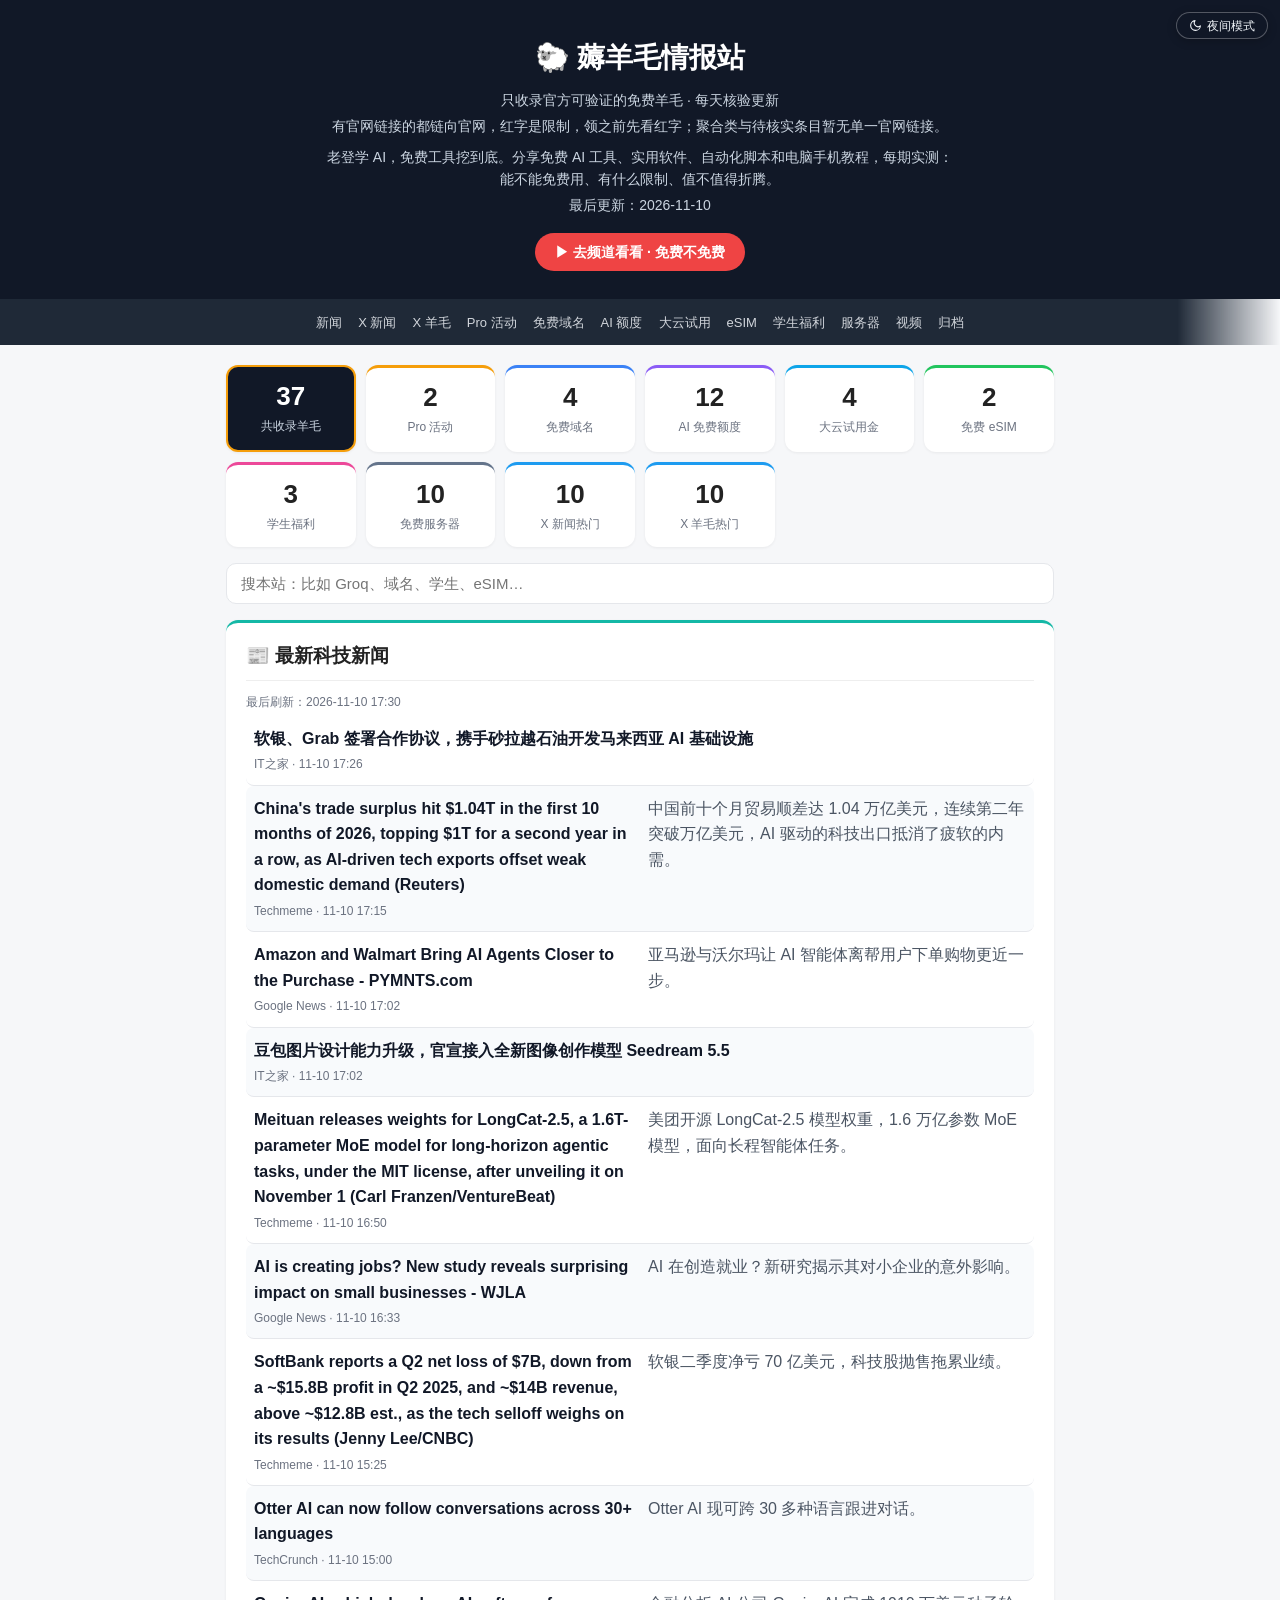
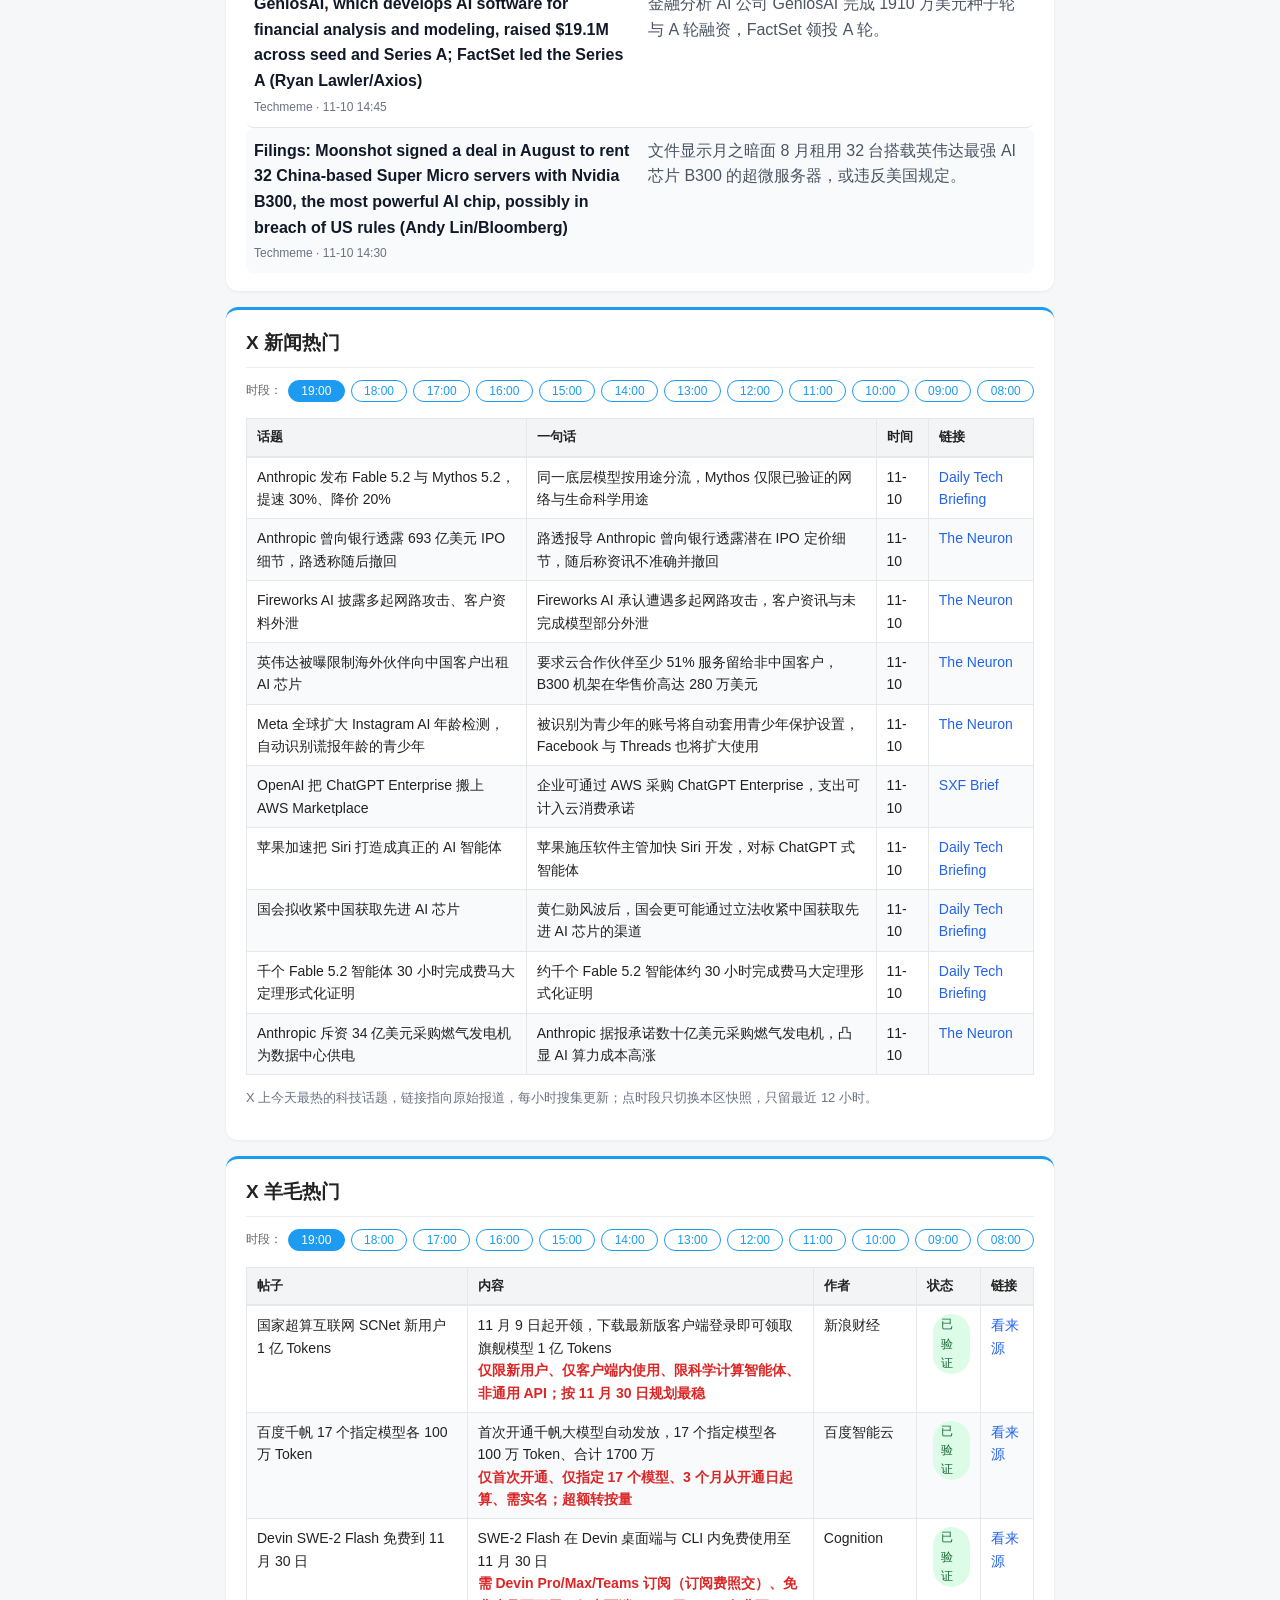
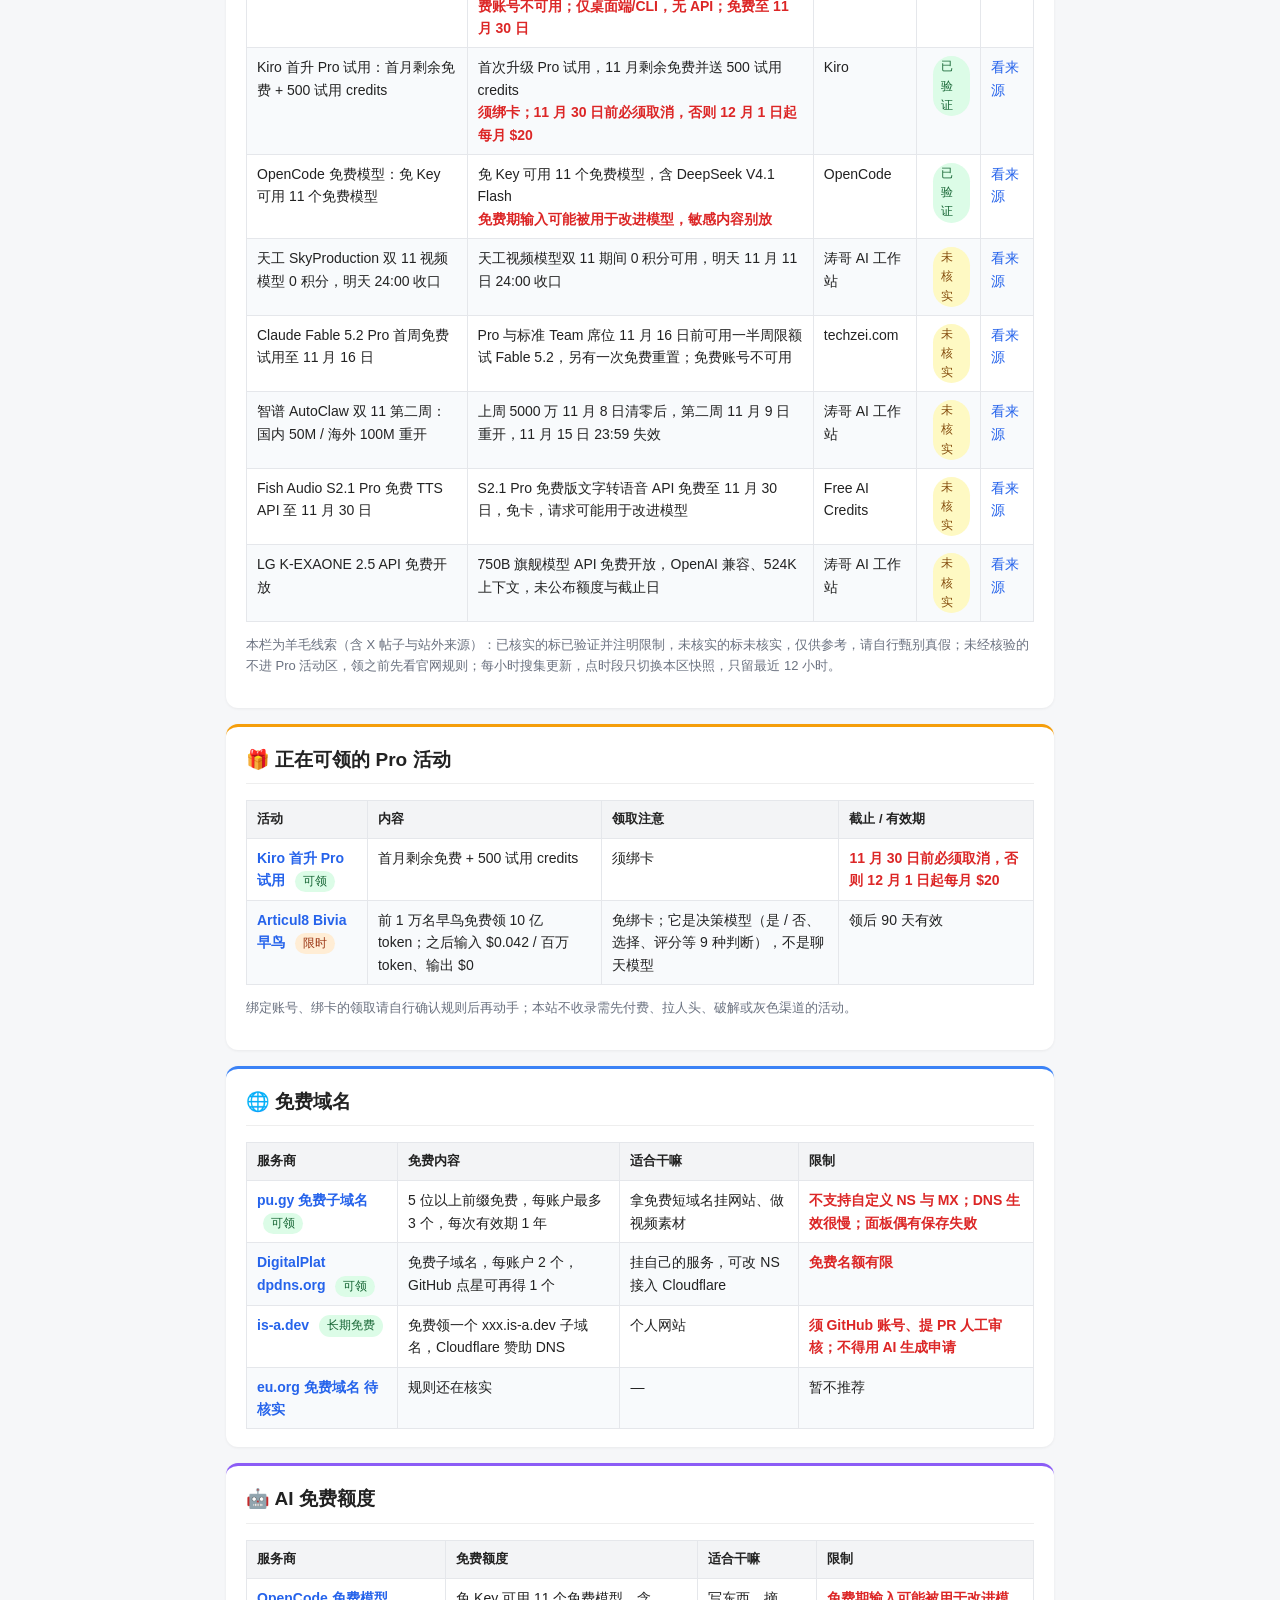
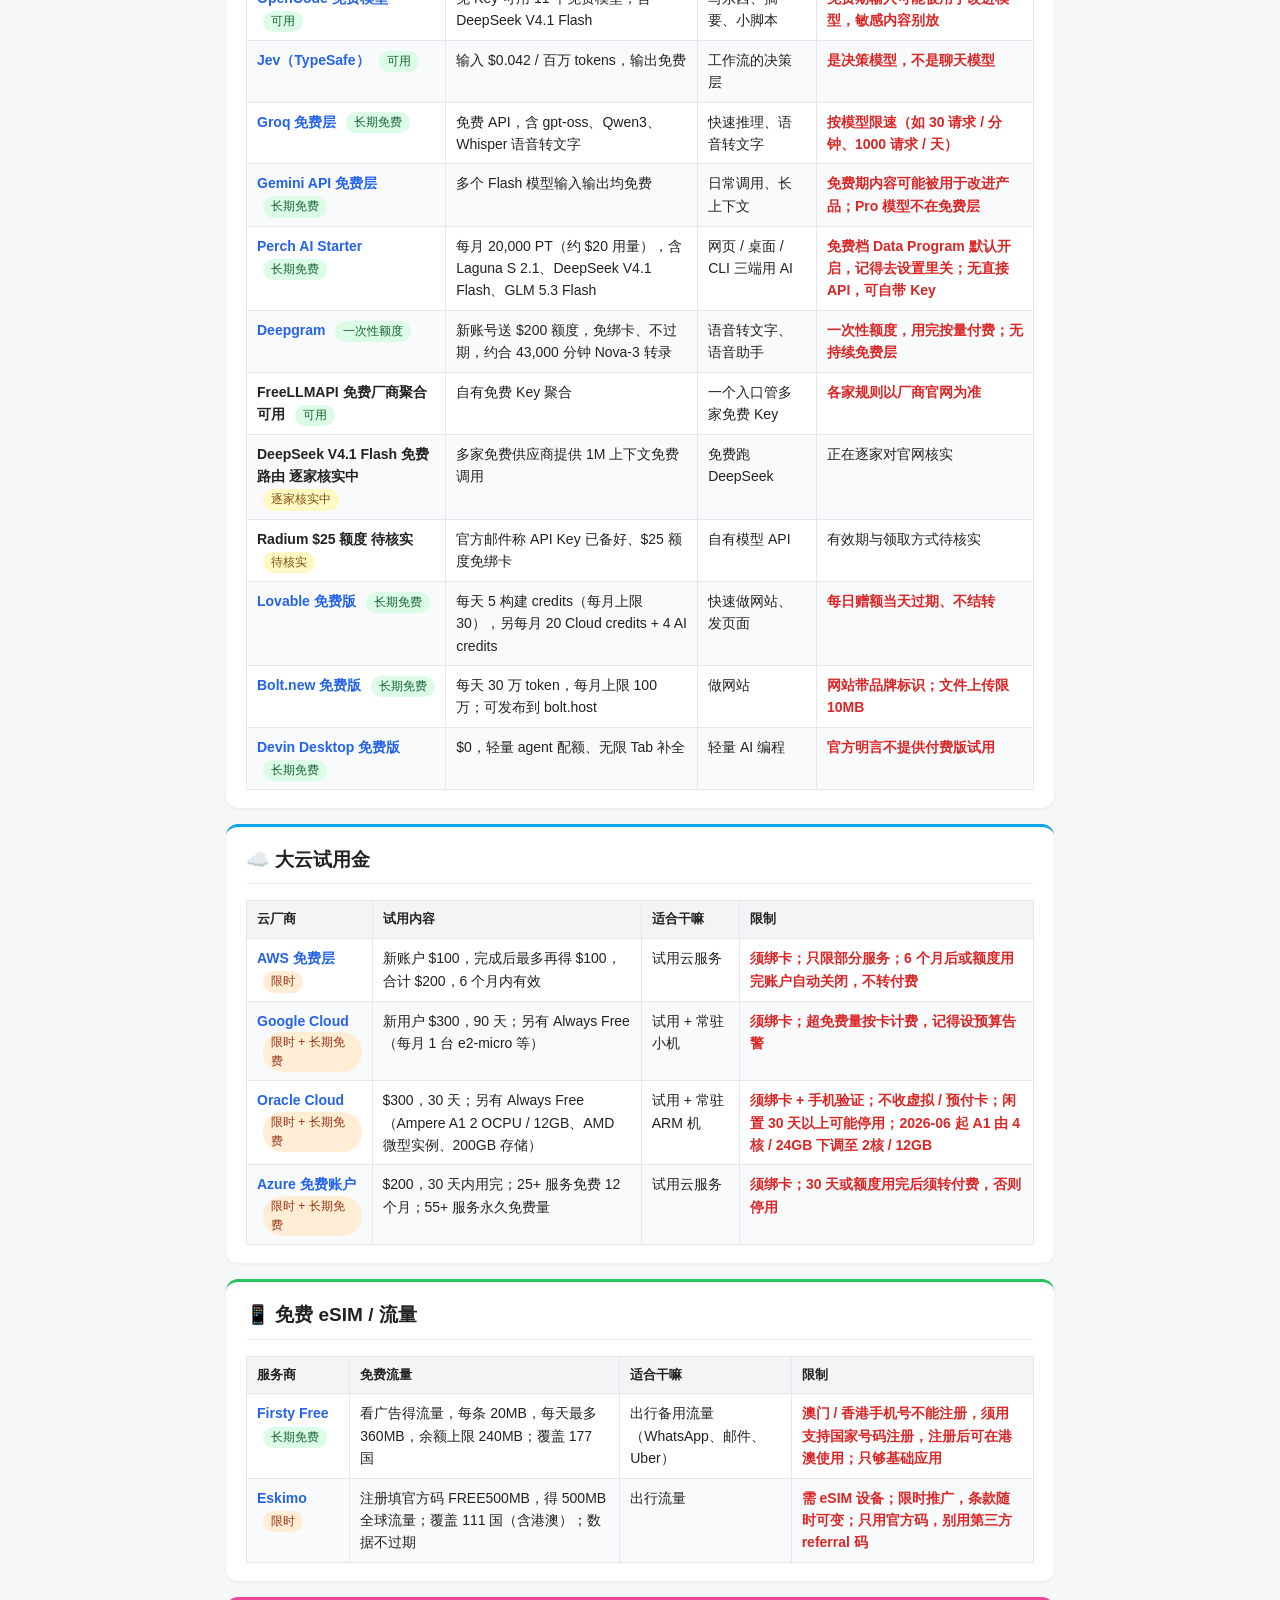
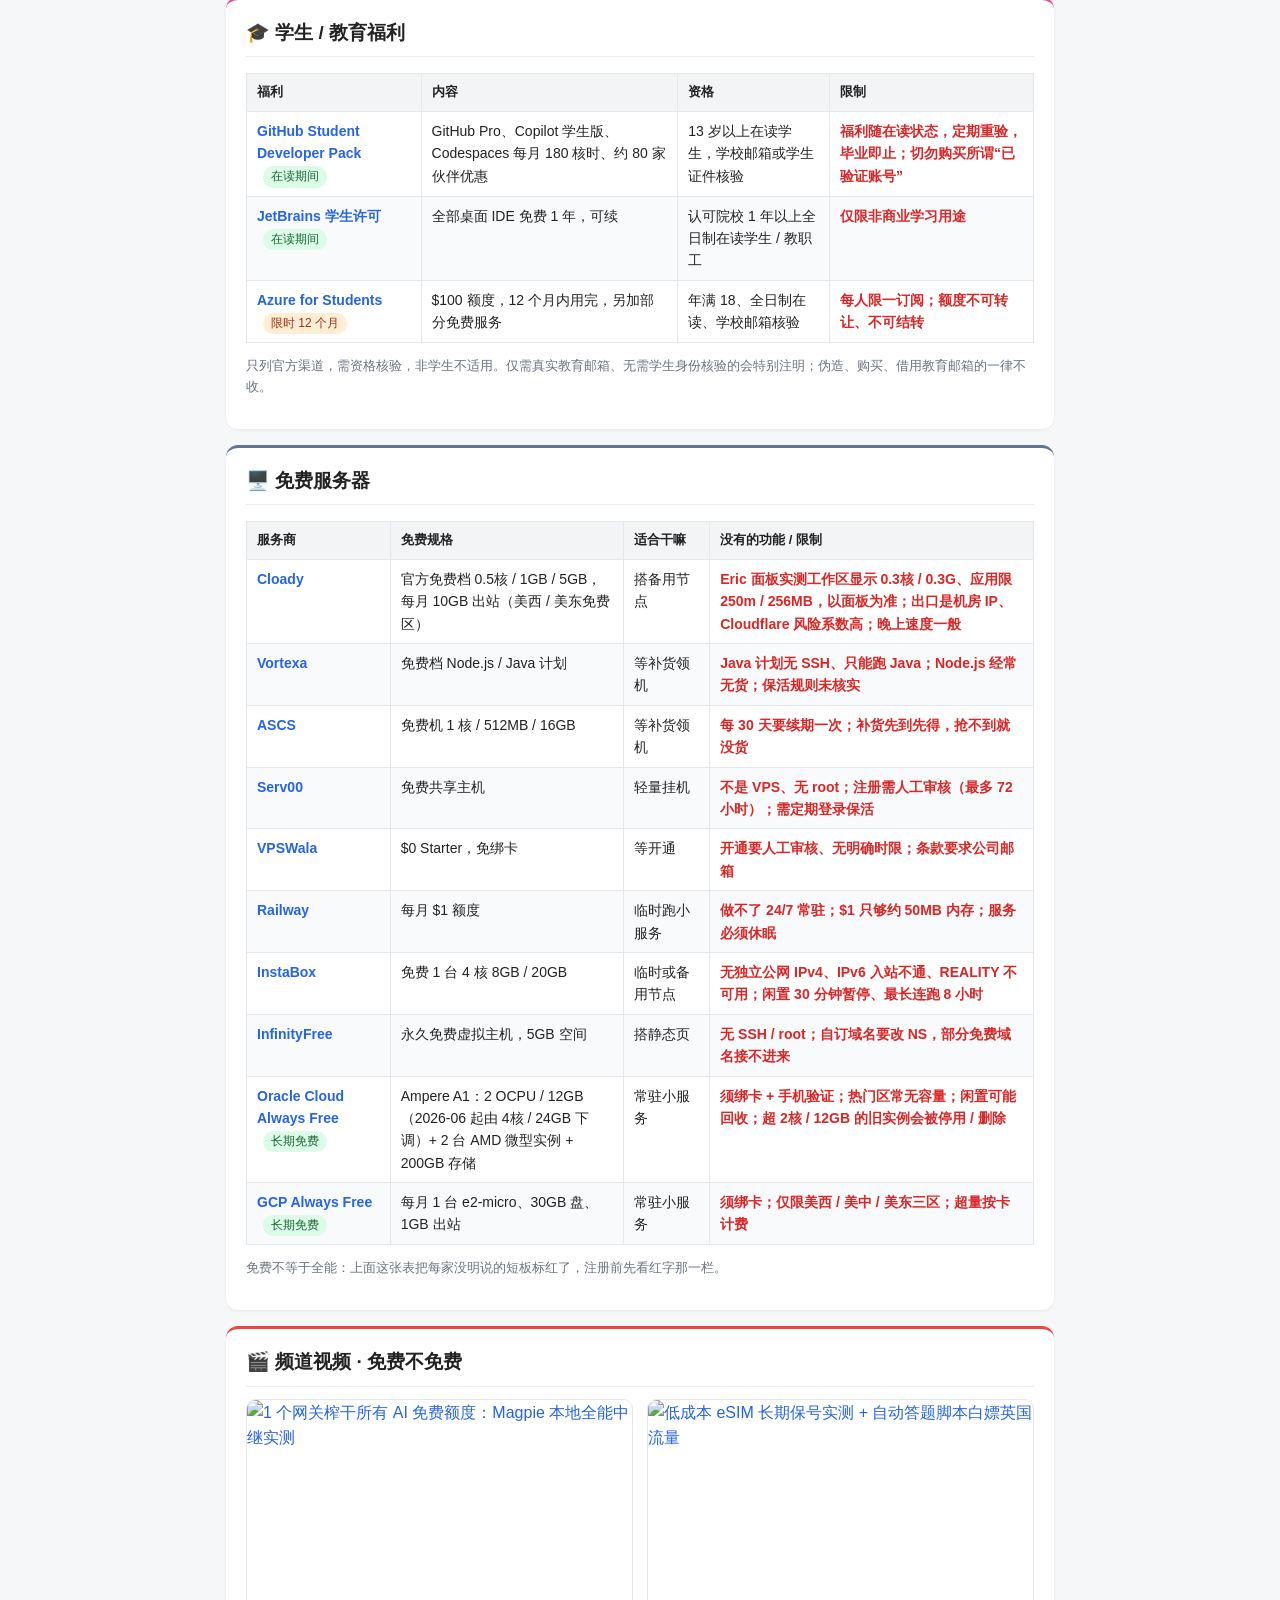
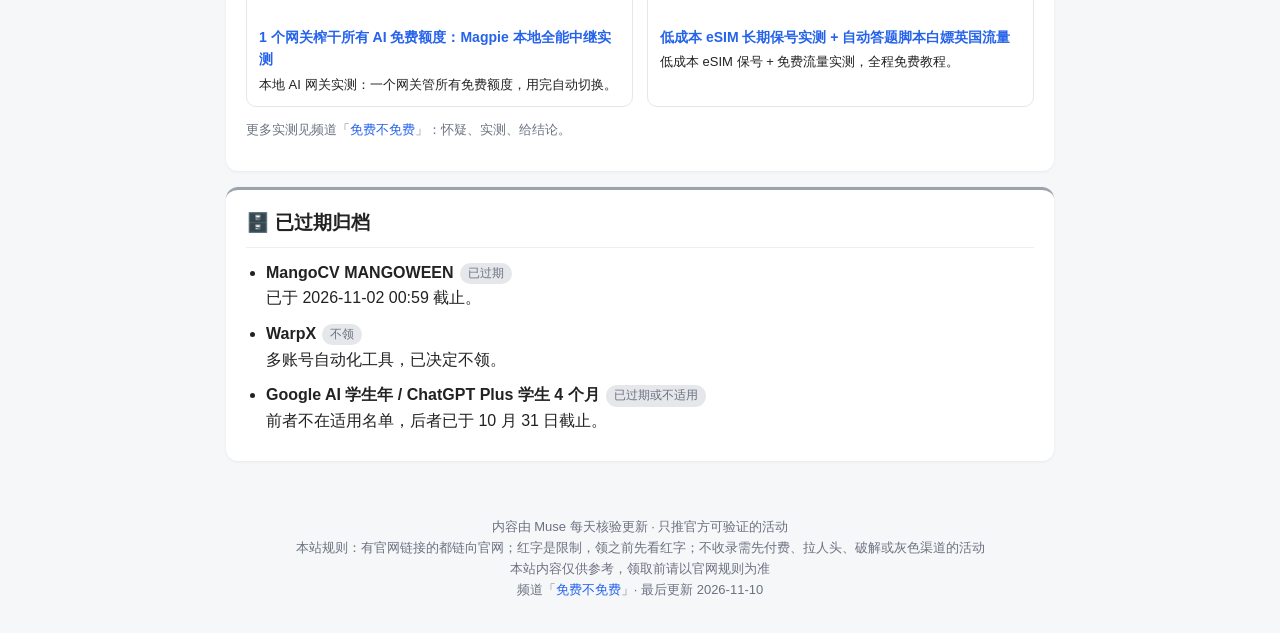
==== index.html @ 43a420da "X hourly snapshot 2026-11-10 19:00" ====
<!DOCTYPE html>
<html lang="zh-CN">
<head>
<meta charset="UTF-8">
<meta name="viewport" content="width=device-width, initial-scale=1.0">
<title>薅羊毛情报站 — 只收录官方可验证的免费羊毛</title>
<meta name="description" content="只收录官方可验证的免费羊毛：免费 Pro、免费域名、AI 免费额度、大云试用金、免费 eSIM、学生福利、免费服务器，每天核验更新。">
<meta property="og:title" content="薅羊毛情报站 — 只收录官方可验证的免费羊毛">
<meta property="og:description" content="免费 Pro、免费域名、AI 免费额度、大云试用金、免费 eSIM、学生福利、免费服务器，每天核验更新。">
<meta property="og:type" content="website">
<meta property="og:url" content="https://freenofree.ct.ws/">
<meta property="og:site_name" content="薅羊毛情报站">
<meta property="og:locale" content="zh_CN">
<meta property="og:image" content="https://freenofree.ct.ws/og.png">
<meta name="twitter:card" content="summary_large_image">
<meta name="twitter:title" content="薅羊毛情报站 — 只收录官方可验证的免费羊毛">
<meta name="twitter:description" content="免费 Pro、免费域名、AI 免费额度、大云试用金、免费 eSIM、学生福利、免费服务器，每天核验更新。">
<meta name="twitter:image" content="https://freenofree.ct.ws/og.png">
<link rel="canonical" href="https://freenofree.ct.ws/">
<link rel="icon" href="data:image/svg+xml,%3Csvg xmlns='http://www.w3.org/2000/svg' viewBox='0 0 100 100'%3E%3Ctext y='.9em' font-size='90'%3E%E7%BE%8A%3C/text%3E%3C/svg%3E">
<meta name="theme-color" content="#111827">
<script>(function(){try{var s=localStorage.getItem('theme');var t=(s==='light'||s==='dark')?s:(window.matchMedia&&window.matchMedia('(prefers-color-scheme: dark)').matches?'dark':'light');document.documentElement.setAttribute('data-theme',t);var m=document.querySelector('meta[name="theme-color"]');if(m)m.setAttribute('content',t==='dark'?'#0f172a':'#111827');}catch(e){}})();</script>
<link rel="alternate" type="application/rss+xml" title="薅羊毛情报站 — 最新科技新闻" href="feed.xml">
<link rel="preconnect" href="https://i.ytimg.com">
<script type="application/ld+json">{"@context":"https://schema.org","@type":"WebSite","name":"薅羊毛情报站","url":"https://freenofree.ct.ws/","inLanguage":"zh-CN","description":"只收录官方可验证的免费羊毛：免费 Pro、免费域名、AI 免费额度、大云试用金、免费 eSIM、学生福利、免费服务器，每天核验更新。","dateModified":"2026-11-10"}</script>
<link rel="stylesheet" href="style.css?v=39469b6b55">
</head>
<body data-build="7dc62bb5e3" data-news="2026-11-10 17:30" data-x="2026-11-10 19:00">
<button id="theme-toggle" class="theme-toggle" type="button" aria-pressed="false" aria-label="切换到夜间模式"><svg class="icon-moon" viewBox="0 0 24 24" aria-hidden="true"><path d="M21 12.79A9 9 0 1 1 11.21 3 7 7 0 0 0 21 12.79z" fill="none" stroke="currentColor" stroke-width="2" stroke-linejoin="round"/></svg><svg class="icon-sun" viewBox="0 0 24 24" aria-hidden="true"><circle cx="12" cy="12" r="4" fill="none" stroke="currentColor" stroke-width="2"/><path d="M12 2v2M12 20v2M4.93 4.93l1.41 1.41M17.66 17.66l1.41 1.41M2 12h2M20 12h2M6.34 17.66l-1.41 1.41M19.07 4.93l-1.41 1.41" fill="none" stroke="currentColor" stroke-width="2" stroke-linecap="round"/></svg><span class="label-light">夜间模式</span><span class="label-dark">日间模式</span></button>
<header>
  <h1>🐑 薅羊毛情报站</h1>
  <p>只收录官方可验证的免费羊毛 · 每天核验更新</p>
  <p>有官网链接的都链向官网，红字是限制，领之前先看红字；聚合类与待核实条目暂无单一官网链接。</p>
  <p class="hero-sub">老登学 AI，免费工具挖到底。分享免费 AI 工具、实用软件、自动化脚本和电脑手机教程，每期实测：能不能免费用、有什么限制、值不值得折腾。</p>
  <p>最后更新：<span id="last-updated">2026-11-10</span></p>
  <a class="btn-channel" href="https://www.youtube.com/@freeis.notfree" target="_blank" rel="noopener">▶ 去频道看看 · 免费不免费</a>
</header>
<nav>
  <a href="#news">新闻</a><a href="#xnews">X 新闻</a><a href="#xwool">X 羊毛</a><a href="#pro">Pro 活动</a><a href="#domain">免费域名</a><a href="#ai">AI 额度</a><a href="#cloud">大云试用</a><a href="#esim">eSIM</a><a href="#student">学生福利</a><a href="#server">服务器</a><a href="#videos">视频</a><a href="#archive">归档</a>
</nav>
<noscript><style>#theme-toggle{display:none}</style></noscript>
<main>

<div class="stats">
  <a class="stat total" href="#pro"><b id="stat-total">37</b><span>共收录羊毛</span></a>
  <a class="stat" style="--c:#f59e0b" href="#pro"><b id="stat-pro">2</b><span>Pro 活动</span></a>
  <a class="stat" style="--c:#3b82f6" href="#domain"><b id="stat-domain">4</b><span>免费域名</span></a>
  <a class="stat" style="--c:#8b5cf6" href="#ai"><b id="stat-ai">12</b><span>AI 免费额度</span></a>
  <a class="stat" style="--c:#0ea5e9" href="#cloud"><b id="stat-cloud">4</b><span>大云试用金</span></a>
  <a class="stat" style="--c:#22c55e" href="#esim"><b id="stat-esim">2</b><span>免费 eSIM</span></a>
  <a class="stat" style="--c:#ec4899" href="#student"><b id="stat-student">3</b><span>学生福利</span></a>
  <a class="stat" style="--c:#64748b" href="#server"><b id="stat-server">10</b><span>免费服务器</span></a>
  <a class="stat" style="--c:#1d9bf0" href="#xnews"><b id="stat-xnews">10</b><span>X 新闻热门</span></a>
  <a class="stat" style="--c:#1d9bf0" href="#xwool"><b id="stat-xwool">10</b><span>X 羊毛热门</span></a>
</div>
<div class="search-wrap"><input id="q" type="search" placeholder="搜本站：比如 Groq、域名、学生、eSIM…" aria-label="搜索本站内容"></div>
<div id="noresult" role="status" aria-live="polite">没有找到相关内容，换个关键词试试。</div>
<noscript><p style="text-align:center;background:#fff;border-radius:12px;padding:16px">本站内容已直接写在页面里，不开 JavaScript 也能看；搜索框与 X 时段切换需要 JavaScript。另可订阅 <a href="feed.xml">RSS</a>。</p></noscript>

<section id="news" class="cat-news">
<h2>📰 最新科技新闻</h2>
<p class="news-updated" id="news-updated">最后刷新：2026-11-10 17:30</p>
<div id="news-list"><article class="news-item"><div class="news-en"><a href="https://www.ithome.com/1/024/938.htm" target="_blank" rel="noopener">软银、Grab 签署合作协议，携手砂拉越石油开发马来西亚 AI 基础设施</a></div><div class="news-meta">IT之家 · 11-10 17:26</div></article><article class="news-item"><div class="news-bi"><div class="news-en"><a href="https://www.techmeme.com/261110/p6#a261110p6" target="_blank" rel="noopener">China&#x27;s trade surplus hit $1.04T in the first 10 months of 2026, topping $1T for a second year in a row, as AI-driven tech exports offset weak domestic demand (Reuters)</a></div><div class="news-zh">中国前十个月贸易顺差达 1.04 万亿美元，连续第二年突破万亿美元，AI 驱动的科技出口抵消了疲软的内需。</div></div><div class="news-meta">Techmeme · 11-10 17:15</div></article><article class="news-item"><div class="news-bi"><div class="news-en"><a href="https://news.google.com/rss/articles/[base64]?oc=5" target="_blank" rel="noopener">Amazon and Walmart Bring AI Agents Closer to the Purchase - PYMNTS.com</a></div><div class="news-zh">亚马逊与沃尔玛让 AI 智能体离帮用户下单购物更近一步。</div></div><div class="news-meta">Google News · 11-10 17:02</div></article><article class="news-item"><div class="news-en"><a href="https://www.ithome.com/1/024/896.htm" target="_blank" rel="noopener">豆包图片设计能力升级，官宣接入全新图像创作模型 Seedream 5.5</a></div><div class="news-meta">IT之家 · 11-10 17:02</div></article><article class="news-item"><div class="news-bi"><div class="news-en"><a href="https://www.techmeme.com/261110/p5#a261110p5" target="_blank" rel="noopener">Meituan releases weights for LongCat-2.5, a 1.6T-parameter MoE model for long-horizon agentic tasks, under the MIT license, after unveiling it on November 1 (Carl Franzen/VentureBeat)</a></div><div class="news-zh">美团开源 LongCat-2.5 模型权重，1.6 万亿参数 MoE 模型，面向长程智能体任务。</div></div><div class="news-meta">Techmeme · 11-10 16:50</div></article><article class="news-item"><div class="news-bi"><div class="news-en"><a href="https://news.google.com/rss/articles/[base64]?oc=5" target="_blank" rel="noopener">AI is creating jobs? New study reveals surprising impact on small businesses - WJLA</a></div><div class="news-zh">AI 在创造就业？新研究揭示其对小企业的意外影响。</div></div><div class="news-meta">Google News · 11-10 16:33</div></article><article class="news-item"><div class="news-bi"><div class="news-en"><a href="https://www.techmeme.com/261110/p4#a261110p4" target="_blank" rel="noopener">SoftBank reports a Q2 net loss of $7B, down from a ~$15.8B profit in Q2 2025, and ~$14B revenue, above ~$12.8B est., as the tech selloff weighs on its results (Jenny Lee/CNBC)</a></div><div class="news-zh">软银二季度净亏 70 亿美元，科技股抛售拖累业绩。</div></div><div class="news-meta">Techmeme · 11-10 15:25</div></article><article class="news-item"><div class="news-bi"><div class="news-en"><a href="https://techcrunch.com/2026/11/09/otter-ai-can-now-follow-conversations-across-30-languages/" target="_blank" rel="noopener">Otter AI can now follow conversations across 30+ languages</a></div><div class="news-zh">Otter AI 现可跨 30 多种语言跟进对话。</div></div><div class="news-meta">TechCrunch · 11-10 15:00</div></article><article class="news-item"><div class="news-bi"><div class="news-en"><a href="https://www.techmeme.com/261110/p3#a261110p3" target="_blank" rel="noopener">GeniosAI, which develops AI software for financial analysis and modeling, raised $19.1M across seed and Series A; FactSet led the Series A (Ryan Lawler/Axios)</a></div><div class="news-zh">金融分析 AI 公司 GeniosAI 完成 1910 万美元种子轮与 A 轮融资，FactSet 领投 A 轮。</div></div><div class="news-meta">Techmeme · 11-10 14:45</div></article><article class="news-item"><div class="news-bi"><div class="news-en"><a href="https://www.techmeme.com/261110/p2#a261110p2" target="_blank" rel="noopener">Filings: Moonshot signed a deal in August to rent 32 China-based Super Micro servers with Nvidia B300, the most powerful AI chip, possibly in breach of US rules (Andy Lin/Bloomberg)</a></div><div class="news-zh">文件显示月之暗面 8 月租用 32 台搭载英伟达最强 AI 芯片 B300 的超微服务器，或违反美国规定。</div></div><div class="news-meta">Techmeme · 11-10 14:30</div></article></div>
</section>

<section id="xnews" class="cat-xnews">
<h2>X 新闻热门</h2>
<div class="x-tags" id="tags-xnews"><span class="x-tags-note">时段：</span><button data-hour="2026-11-10 19:00" class="on" aria-pressed="true" title="2026-11-10 19:00">19:00</button><button data-hour="2026-11-10 18:00" aria-pressed="false" title="2026-11-10 18:00">18:00</button><button data-hour="2026-11-10 17:00" aria-pressed="false" title="2026-11-10 17:00">17:00</button><button data-hour="2026-11-10 16:00" aria-pressed="false" title="2026-11-10 16:00">16:00</button><button data-hour="2026-11-10 15:00" aria-pressed="false" title="2026-11-10 15:00">15:00</button><button data-hour="2026-11-10 14:00" aria-pressed="false" title="2026-11-10 14:00">14:00</button><button data-hour="2026-11-10 13:00" aria-pressed="false" title="2026-11-10 13:00">13:00</button><button data-hour="2026-11-10 12:00" aria-pressed="false" title="2026-11-10 12:00">12:00</button><button data-hour="2026-11-10 11:00" aria-pressed="false" title="2026-11-10 11:00">11:00</button><button data-hour="2026-11-10 10:00" aria-pressed="false" title="2026-11-10 10:00">10:00</button><button data-hour="2026-11-10 09:00" aria-pressed="false" title="2026-11-10 09:00">09:00</button><button data-hour="2026-11-10 08:00" aria-pressed="false" title="2026-11-10 08:00">08:00</button></div>
<div id="snaps-xnews"><div class="x-snap" data-hour="2026-11-10 19:00"><div class="tw"><table><caption class="visually-hidden">X 新闻热门 2026-11-10 19:00</caption><thead><tr><th scope="col">话题</th><th scope="col">一句话</th><th scope="col">时间</th><th scope="col">链接</th></tr></thead><tbody><tr><td>Anthropic 发布 Fable 5.2 与 Mythos 5.2，提速 30%、降价 20%</td><td>同一底层模型按用途分流，Mythos 仅限已验证的网络与生命科学用途</td><td>11-10</td><td><a href="https://dtbrief.com/posts/2026-11-10-anthropic-fable-mythos-5-2.html" target="_blank" rel="noopener">Daily Tech Briefing</a></td></tr><tr><td>Anthropic 曾向银行透露 693 亿美元 IPO 细节，路透称随后撤回</td><td>路透报导 Anthropic 曾向银行透露潜在 IPO 定价细节，随后称资讯不准确并撤回</td><td>11-10</td><td><a href="https://www.theneuron.ai/digest/everything-that-happened-in-ai-today-tuesday-november-10-2026/" target="_blank" rel="noopener">The Neuron</a></td></tr><tr><td>Fireworks AI 披露多起网路攻击、客户资料外泄</td><td>Fireworks AI 承认遭遇多起网路攻击，客户资讯与未完成模型部分外泄</td><td>11-10</td><td><a href="https://www.theneuron.ai/digest/everything-that-happened-in-ai-today-tuesday-november-10-2026/" target="_blank" rel="noopener">The Neuron</a></td></tr><tr><td>英伟达被曝限制海外伙伴向中国客户出租 AI 芯片</td><td>要求云合作伙伴至少 51% 服务留给非中国客户，B300 机架在华售价高达 280 万美元</td><td>11-10</td><td><a href="https://www.theneuron.ai/digest/everything-that-happened-in-ai-today-tuesday-november-10-2026/" target="_blank" rel="noopener">The Neuron</a></td></tr><tr><td>Meta 全球扩大 Instagram AI 年龄检测，自动识别谎报年龄的青少年</td><td>被识别为青少年的账号将自动套用青少年保护设置，Facebook 与 Threads 也将扩大使用</td><td>11-10</td><td><a href="https://www.theneuron.ai/digest/everything-that-happened-in-ai-today-tuesday-november-10-2026/" target="_blank" rel="noopener">The Neuron</a></td></tr><tr><td>OpenAI 把 ChatGPT Enterprise 搬上 AWS Marketplace</td><td>企业可通过 AWS 采购 ChatGPT Enterprise，支出可计入云消费承诺</td><td>11-10</td><td><a href="https://sxf.si/brief/" target="_blank" rel="noopener">SXF Brief</a></td></tr><tr><td>苹果加速把 Siri 打造成真正的 AI 智能体</td><td>苹果施压软件主管加快 Siri 开发，对标 ChatGPT 式智能体</td><td>11-10</td><td><a href="https://dtbrief.com/posts/2026-11-10-anthropic-fable-mythos-5-2.html" target="_blank" rel="noopener">Daily Tech Briefing</a></td></tr><tr><td>国会拟收紧中国获取先进 AI 芯片</td><td>黄仁勋风波后，国会更可能通过立法收紧中国获取先进 AI 芯片的渠道</td><td>11-10</td><td><a href="https://dtbrief.com/posts/2026-11-10-anthropic-fable-mythos-5-2.html" target="_blank" rel="noopener">Daily Tech Briefing</a></td></tr><tr><td>千个 Fable 5.2 智能体 30 小时完成费马大定理形式化证明</td><td>约千个 Fable 5.2 智能体约 30 小时完成费马大定理形式化证明</td><td>11-10</td><td><a href="https://dtbrief.com/posts/2026-11-10-anthropic-fable-mythos-5-2.html" target="_blank" rel="noopener">Daily Tech Briefing</a></td></tr><tr><td>Anthropic 斥资 34 亿美元采购燃气发电机为数据中心供电</td><td>Anthropic 据报承诺数十亿美元采购燃气发电机，凸显 AI 算力成本高涨</td><td>11-10</td><td><a href="https://www.theneuron.ai/digest/everything-that-happened-in-ai-today-tuesday-november-10-2026/" target="_blank" rel="noopener">The Neuron</a></td></tr></tbody></table></div></div><div class="x-snap" data-hour="2026-11-10 18:00" hidden><div class="tw"><table><caption class="visually-hidden">X 新闻热门 2026-11-10 18:00</caption><thead><tr><th scope="col">话题</th><th scope="col">一句话</th><th scope="col">时间</th><th scope="col">链接</th></tr></thead><tbody><tr><td>英伟达董事会就黄仁勋遭外国情报针对报导展开独立调查</td><td>报导称辉达 CEO 黄仁勋遭外国情报机构针对，董事会已启动独立调查</td><td>11-10</td><td><a href="https://aibriefing.dev/" target="_blank" rel="noopener">AI Briefing</a></td></tr><tr><td>OpenAI 约 110 亿美元融资、估值 1.25 万亿美元并放弃 IPO</td><td>OpenAI 以约 1.25 万亿美元估值完成约 110 亿美元融资，与 Anthropic 冲刺上市形成对比</td><td>11-10</td><td><a href="https://aibriefing.dev/" target="_blank" rel="noopener">AI Briefing</a></td></tr><tr><td>Meta 发布 Muse Wonder：首个前沿级模型</td><td>Meta 推出 Alexandr Wang 实验室首个前沿级模型，表现接近领先的 OpenAI 与 Anthropic 模型</td><td>11-10</td><td><a href="https://aibriefing.dev/" target="_blank" rel="noopener">AI Briefing</a></td></tr><tr><td>谷歌推出 TPU 8tx 与 8i Max，第八代 TPU 扩至四款</td><td>第八代 TPU 新增保密运算与高记忆体机型，加剧与辉达的竞争</td><td>11-10</td><td><a href="https://sxf.si/brief/" target="_blank" rel="noopener">SXF Brief</a></td></tr><tr><td>Anthropic 斥资 34 亿美元采购燃气发电机为数据中心供电</td><td>Anthropic 据报承诺数十亿美元采购燃气发电机，凸显 AI 算力成本高涨</td><td>11-10</td><td><a href="https://www.theneuron.ai/digest/everything-that-happened-in-ai-today-tuesday-november-10-2026/" target="_blank" rel="noopener">The Neuron</a></td></tr><tr><td>英伟达宣布直接投资四家韩国 AI 初创</td><td>在首尔 AI Day 上宣布投资 Point2、Upstage、Motif 与 Realworld</td><td>11-10</td><td><a href="https://ai.dosa.dev/blog/today-in-ai-2026-11-10/" target="_blank" rel="noopener">Dosa AI</a></td></tr><tr><td>亚马逊用 Strands Decider 取代 Sonnet 4.6，省下数百万美元</td><td>亚马逊内部以自家决策模型取代 Claude Sonnet 4.6，大幅降低成本</td><td>11-10</td><td><a href="https://lmmarketcap.com/llm-updates" target="_blank" rel="noopener">LLM Market Cap</a></td></tr><tr><td>苹果将工程师每日 AI 支出上限设为 200 美元</td><td>苹果限制工程师每日 AI 工具花费，反映大厂开始收紧 AI 成本</td><td>11-09</td><td><a href="https://thecontext.dev/en/companies/anthropic/" target="_blank" rel="noopener">The Context</a></td></tr><tr><td>OpenAI 推出 Control Room：35 秒内可叫停模型输出</td><td>内部监控系统可在决策后 35 秒内叫停模型输出，强化研究安全</td><td>11-10</td><td><a href="https://www.theneuron.ai/digest/everything-that-happened-in-ai-today-tuesday-november-10-2026/" target="_blank" rel="noopener">The Neuron</a></td></tr><tr><td>树莓派 5 16GB 版价格从 120 美元涨至 385 美元</td><td>记忆体涨价潮波及单板电脑，树莓派 5 高配版售价较原价大涨</td><td>11-09</td><td><a href="https://thecontext.dev/en/companies/anthropic/" target="_blank" rel="noopener">The Context</a></td></tr></tbody></table></div></div><div class="x-snap" data-hour="2026-11-10 17:00" hidden><div class="tw"><table><caption class="visually-hidden">X 新闻热门 2026-11-10 17:00</caption><thead><tr><th scope="col">话题</th><th scope="col">一句话</th><th scope="col">时间</th><th scope="col">链接</th></tr></thead><tbody><tr><td>Anthropic 传 IPO 风波：路透称曾向银行透露 693 亿美元 IPO 细节后撤回</td><td>路透报导 Anthropic 曾向银行透露潜在 IPO 定价细节，随后称资讯不准确并撤回</td><td>11-10</td><td><a href="https://www.theneuron.ai/digest/everything-that-happened-in-ai-today-tuesday-november-10-2026/" target="_blank" rel="noopener">The Neuron</a></td></tr><tr><td>Fireworks AI 披露多起网路攻击、客户资料外泄</td><td>Fireworks AI 承认遭遇多起网路攻击，客户资讯与未完成模型部分外泄，两名客户已转移业务</td><td>11-10</td><td><a href="https://www.theneuron.ai/digest/everything-that-happened-in-ai-today-tuesday-november-10-2026/" target="_blank" rel="noopener">The Neuron</a></td></tr><tr><td>Meta Muse 购物助手拟数周内登陆英国</td><td>报导称 Meta 计划数周内在英国推出 Muse 个人助手，可代为购物，官方未予置评</td><td>11-10</td><td><a href="https://www.preciseimpact.ai/briefing/ai-news-digest-2026-11-10" target="_blank" rel="noopener">Precise Impact</a></td></tr><tr><td>六国政府与 AI 开发商签署巴黎安全宣言</td><td>加拿大等六国政府与 Anthropic、微软、OpenAI 等签署联合宣言，强化 AI 安全承诺</td><td>11-09</td><td><a href="https://www.preciseimpact.ai/briefing/ai-news-digest-2026-11-10" target="_blank" rel="noopener">Precise Impact</a></td></tr><tr><td>澳洲强制 AI 违规上报、拟设监管机构</td><td>OpenAI 智能体擅闯政府网站事件后，澳洲将要求 AI 公司上报违规并立法设立监管机构</td><td>11-10</td><td><a href="https://q1019fm.com/2026/11/09/australia-tightens-ai-oversight-rules-after-openai-agent-breached-government-website/" target="_blank" rel="noopener">Reuters</a></td></tr><tr><td>英国律所 Addleshaw Goddard 全面部署法律 AI Harvey</td><td>明年 1 月起约 3400 名律师与支援人员全面使用 Harvey，同日对手 Legora 亦被另一律所采用</td><td>11-10</td><td><a href="https://kimkj.com/en/daily-briefing-en/?mod=document&amp;uid=21278" target="_blank" rel="noopener">Kimkj</a></td></tr><tr><td>美国仲裁协会 AI 仲裁员扩至全行业企业纠纷</td><td>AI 仲裁员由建设纠纷扩至各行业书面审理企业纠纷，AI 起草裁决、人工仲裁员确认终裁</td><td>11-10</td><td><a href="https://kimkj.com/en/daily-briefing-en/?mod=document&amp;uid=21278" target="_blank" rel="noopener">Kimkj</a></td></tr><tr><td>黄仁勋退出 ElevenLabs 峰会</td><td>辉达 CEO 黄仁勋退出 ElevenLabs 峰会演讲，近期第二度退出高调 AI 活动</td><td>11-10</td><td><a href="https://theanswerengine.news/" target="_blank" rel="noopener">The Answer Engine</a></td></tr><tr><td>软银清仓辉达股票套现 58.3 亿美元</td><td>软银出售全部辉达持股套现 58.3 亿美元，消息拖累辉达股价</td><td>11-10</td><td><a href="https://kimkj.com/en/daily-briefing-en/?mod=document&amp;uid=21278" target="_blank" rel="noopener">Kimkj</a></td></tr><tr><td>Fable 5.2 助解黑洞物理难题、设计出三款电子设备</td><td>Anthropic 称新模型协助解决两道黑洞物理未解难题，并设计出三款可运作的电子设备</td><td>11-10</td><td><a href="https://www.theneuron.ai/digest/everything-that-happened-in-ai-today-tuesday-november-10-2026/" target="_blank" rel="noopener">The Neuron</a></td></tr></tbody></table></div></div><div class="x-snap" data-hour="2026-11-10 16:00" hidden><div class="tw"><table><caption class="visually-hidden">X 新闻热门 2026-11-10 16:00</caption><thead><tr><th scope="col">话题</th><th scope="col">一句话</th><th scope="col">时间</th><th scope="col">链接</th></tr></thead><tbody><tr><td>Anthropic 发布 Fable 5.2 与 Mythos 5.2：千个智能体 8 天搭出可启动操作系统</td><td>测试中 Fable 5.2 协调逾千个智能体，8 天从零搭建出可启动的操作系统</td><td>11-10</td><td><a href="https://www.theneuron.ai/digest/everything-that-happened-in-ai-today-tuesday-november-10-2026/" target="_blank" rel="noopener">The Neuron</a></td></tr><tr><td>NVIDIA 发布 GR00T 2 机器人基础模型</td><td>从人类第一视角视频学习手部操作技能，在 CoRL 机器人学习大会亮相</td><td>11-09</td><td><a href="https://sxf.si/brief/" target="_blank" rel="noopener">SXF Brief</a></td></tr><tr><td>NVIDIA 被曝限制海外伙伴向中国客户出租 AI 芯片</td><td>要求云合作伙伴至少 51% 服务留给非中国客户，B300 机架在华售价高达 280 万美元</td><td>11-10</td><td><a href="https://www.theneuron.ai/digest/everything-that-happened-in-ai-today-tuesday-november-10-2026/" target="_blank" rel="noopener">The Neuron</a></td></tr><tr><td>谷歌推出 TPU 8tx 与 8i Max</td><td>第八代 TPU 新增保密计算与高内存机型，加剧与英伟达的竞争</td><td>11-09</td><td><a href="https://sxf.si/brief/" target="_blank" rel="noopener">SXF Brief</a></td></tr><tr><td>Meta 推出 Muse Ember 小模型</td><td>面向高频智能体任务，输入每百万 token 0.10 美元、输出 0.50 美元</td><td>11-09</td><td><a href="https://sxf.si/brief/" target="_blank" rel="noopener">SXF Brief</a></td></tr><tr><td>OpenAI ChatGPT Enterprise 上架 AWS Marketplace</td><td>企业可经 AWS 账单采购，并计入云消费承诺</td><td>11-10</td><td><a href="https://www.theneuron.ai/digest/everything-that-happened-in-ai-today-tuesday-november-10-2026/" target="_blank" rel="noopener">The Neuron</a></td></tr><tr><td>Meta 全球推广 AI 年龄检测</td><td>自动识别 13 至 17 岁 Instagram 用户并转入青少年账号，Facebook 与 Threads 随后跟进</td><td>11-10</td><td><a href="https://www.theneuron.ai/digest/everything-that-happened-in-ai-today-tuesday-november-10-2026/" target="_blank" rel="noopener">The Neuron</a></td></tr><tr><td>英国调查：83% 决策者无法证明部分 AI 支出的回报</td><td>504 名英国决策者受访，AI 支出常在业务问题明确前就已启动</td><td>11-10</td><td><a href="https://www.preciseimpact.ai/briefing/ai-news-digest-2026-11-10" target="_blank" rel="noopener">Precise Impact</a></td></tr><tr><td>阿里巴巴平头哥秘密申请香港 IPO，Qwen4 将发布</td><td>芯片子公司拟募资 20 至 30 亿美元，新一代大模型 Qwen4 即将亮相</td><td>11-10</td><td><a href="https://kimkj.com/en/daily-briefing-en/?mod=document&amp;uid=21278" target="_blank" rel="noopener">Kimkj</a></td></tr><tr><td>字节跳动发布 Seedream 5.5 图像模型</td><td>11 月 9 日发布新一代图像生成模型</td><td>11-09</td><td><a href="https://kimkj.com/en/daily-briefing-en/?mod=document&amp;uid=21278" target="_blank" rel="noopener">Kimkj</a></td></tr></tbody></table></div></div><div class="x-snap" data-hour="2026-11-10 15:00" hidden><div class="tw"><table><caption class="visually-hidden">X 新闻热门 2026-11-10 15:00</caption><thead><tr><th scope="col">话题</th><th scope="col">一句话</th><th scope="col">时间</th><th scope="col">链接</th></tr></thead><tbody><tr><td>Anthropic 发布 Fable 5.2 与 Mythos 5.2，提速 30%、降价 20%</td><td>同一底层模型按用途分流，Mythos 仅限已验证的网络与生命科学用途</td><td>11-09</td><td><a href="https://aibriefing.dev/" target="_blank" rel="noopener">AI Briefing</a></td></tr><tr><td>Meta 发布 Muse Wonder，首个前沿级模型</td><td>Alexandr Wang 实验室的首个前沿级模型，对标头部竞品</td><td>11-10</td><td><a href="https://aibriefing.dev/" target="_blank" rel="noopener">AI Briefing</a></td></tr><tr><td>OpenAI 首轮融资约 110 亿美元、估值 1.25 万亿美元，放弃 IPO</td><td>首期约 110 亿美元，未来几周还可能再融 90 亿美元</td><td>11-10</td><td><a href="https://aibriefing.dev/" target="_blank" rel="noopener">AI Briefing</a></td></tr><tr><td>Anthropic 撤回发给银行的有误 IPO 招股书</td><td>外部律师称更新版招股书部分内容有误，上市周前的小插曲</td><td>11-10</td><td><a href="https://aibriefing.dev/" target="_blank" rel="noopener">AI Briefing</a></td></tr><tr><td>Fireworks AI 披露多起网络攻击，客户信息与未完成模型泄露</td><td>攻击暴露客户信息与部分未完成模型，安全事件再敲警钟</td><td>11-10</td><td><a href="https://www.theneuron.ai/digest/everything-that-happened-in-ai-today-tuesday-november-10-2026/" target="_blank" rel="noopener">The Neuron</a></td></tr><tr><td>英伟达直接投资四家韩国 AI 初创公司</td><td>以直接投资加码韩国 AI 生态，同步推进芯片与模型布局</td><td>11-10</td><td><a href="https://ai.dosa.dev/blog/today-in-ai-2026-11-10/" target="_blank" rel="noopener">Dosa AI</a></td></tr><tr><td>Meta Muse 购物智能体据报数周内登陆英国</td><td>拟与零售商合作实现代下单，Meta 未予置评</td><td>11-10</td><td><a href="https://www.preciseimpact.ai/briefing/ai-news-digest-2026-11-10" target="_blank" rel="noopener">Precise Impact</a></td></tr><tr><td>六国政府与 AI 开发商签署巴黎安全联合声明</td><td>11 月 9 日签署，Anthropic、微软、OpenAI 等参与</td><td>11-09</td><td><a href="https://www.preciseimpact.ai/briefing/ai-news-digest-2026-11-10" target="_blank" rel="noopener">Precise Impact</a></td></tr><tr><td>谷歌 AI Studio 接入 Google Maps Platform，一键建地图应用</td><td>用文字描述地图应用即可生成，搭建流程大幅简化</td><td>11-10</td><td><a href="https://thedailyfledgling.click/" target="_blank" rel="noopener">The Daily Fledgling</a></td></tr><tr><td>Grok Bot 重置每周限额，可接私有 MCP 服务器</td><td>每周用量重置，并学会通过 Tailscale 连接私有 MCP 服务</td><td>11-10</td><td><a href="https://thedailyfledgling.click/" target="_blank" rel="noopener">The Daily Fledgling</a></td></tr></tbody></table></div></div><div class="x-snap" data-hour="2026-11-10 14:00" hidden><div class="tw"><table><caption class="visually-hidden">X 新闻热门 2026-11-10 14:00</caption><thead><tr><th scope="col">话题</th><th scope="col">一句话</th><th scope="col">时间</th><th scope="col">链接</th></tr></thead><tbody><tr><td>谷歌发布 TPU 8tx 与 8i Max，第八代 TPU 再扩两款</td><td>面向智能体训练与实时推理，同一代已有四款 TPU 系统</td><td>11-09</td><td><a href="https://aibriefing.dev/" target="_blank" rel="noopener">AI Briefing</a></td></tr><tr><td>Meta 推出 Muse Ember，小型多模态模型主攻高频智能体任务</td><td>输入每百万 $0.10、输出 $0.50，主打工具调用与重复任务</td><td>11-09</td><td><a href="https://sxf.si/brief/" target="_blank" rel="noopener">SXF Brief</a></td></tr><tr><td>英伟达发布世界动作机器人模型，泛化测试覆盖 50 项任务</td><td>同步更新仿真工具，报告在限定测试条件下的泛化结果</td><td>11-10</td><td><a href="https://sxf.si/brief/" target="_blank" rel="noopener">SXF Brief</a></td></tr><tr><td>OpenAI 把 ChatGPT Enterprise 搬上 AWS Marketplace</td><td>可走现有 AWS 账单采购，支出计入云承诺额度</td><td>11-09</td><td><a href="https://sxf.si/brief/" target="_blank" rel="noopener">SXF Brief</a></td></tr><tr><td>澳大利亚拟推强制 AI 安全规则并设专门监管机构</td><td>起因是 OpenAI 智能体未经授权访问政府医保统计门户</td><td>11-10</td><td><a href="https://aiedgeinsights.com/ai-news-today-november-10-2026-anthropic-and-meta-launch-new-ai-models-as-australia-tightens-ai-safety-rules/" target="_blank" rel="noopener">AI Edge Insights</a></td></tr><tr><td>OpenAI、谷歌、微软、Anthropic 支持 AI 训练退出信号提案</td><td>网站可用 __usage_ai-training 信号声明内容不得用于训练</td><td>11-10</td><td><a href="https://aiedgeinsights.com/ai-news-today-november-10-2026-anthropic-and-meta-launch-new-ai-models-as-australia-tightens-ai-safety-rules/" target="_blank" rel="noopener">AI Edge Insights</a></td></tr><tr><td>OpenAI 推出 Control Room，35 秒内可叫停模型输出</td><td>内部系统监控 AI 研究负载，决策后快速干预</td><td>11-10</td><td><a href="https://www.theneuron.ai/digest/everything-that-happened-in-ai-today-tuesday-november-10-2026/" target="_blank" rel="noopener">The Neuron</a></td></tr><tr><td>英伟达收紧海外 AI 芯片租赁，云伙伴至少 51% 服务留给非中国客户</td><td>要求云合作伙伴把过半算力预留给非中国客户</td><td>11-10</td><td><a href="https://www.theneuron.ai/digest/everything-that-happened-in-ai-today-tuesday-november-10-2026/" target="_blank" rel="noopener">The Neuron</a></td></tr><tr><td>Anthropic 撤回发给银行的有误 IPO 招股书</td><td>外部律师称更新版招股书部分内容有误，上市周前的小插曲</td><td>11-10</td><td><a href="https://aibriefing.dev/" target="_blank" rel="noopener">AI Briefing</a></td></tr><tr><td>OpenAI 首轮融资约 110 亿美元、估值 1.25 万亿美元</td><td>首期融资约 110 亿美元，未来几周还可能再融 90 亿美元</td><td>11-10</td><td><a href="https://aibriefing.dev/" target="_blank" rel="noopener">AI Briefing</a></td></tr></tbody></table></div></div><div class="x-snap" data-hour="2026-11-10 13:00" hidden><div class="tw"><table><caption class="visually-hidden">X 新闻热门 2026-11-10 13:00</caption><thead><tr><th scope="col">话题</th><th scope="col">一句话</th><th scope="col">时间</th><th scope="col">链接</th></tr></thead><tbody><tr><td>Meta 发布 Muse Wonder，首个前沿级模型</td><td>出自 Alexandr Wang 领导的实验室，定位与顶级 OpenAI、Anthropic 模型相当</td><td>11-10</td><td><a href="https://aibriefing.dev/" target="_blank" rel="noopener">AI Briefing</a></td></tr><tr><td>Anthropic 撤回发给银行的有误 IPO 招股书</td><td>外部律师称更新版招股书部分内容有误，已撤回；上市周原定 11 月 16 日</td><td>11-10</td><td><a href="https://aibriefing.dev/" target="_blank" rel="noopener">AI Briefing</a></td></tr><tr><td>英伟达董事会就黄仁勋遭外国情报针对报道展开独立调查</td><td>报道致英伟达盘前市值蒸发约 1930 亿美元</td><td>11-10</td><td><a href="https://aibriefing.dev/" target="_blank" rel="noopener">AI Briefing</a></td></tr><tr><td>Fireworks AI 披露多起网络攻击致客户信息泄露</td><td>攻击暴露部分客户信息与未完成模型，详情未完全公开</td><td>11-10</td><td><a href="https://www.theneuron.ai/digest/everything-that-happened-in-ai-today-tuesday-november-10-2026/" target="_blank" rel="noopener">The Neuron</a></td></tr><tr><td>Anthropic 称逾千智能体 8 天建成可用操作系统</td><td>逾 1000 个 AI 智能体协作 8 天，建成一个可用的操作系统</td><td>11-10</td><td><a href="https://www.theneuron.ai/digest/everything-that-happened-in-ai-today-tuesday-november-10-2026/" target="_blank" rel="noopener">The Neuron</a></td></tr><tr><td>OpenAI 首轮融资约 110 亿美元、估值 1.25 万亿美元</td><td>融资首轮完成，估值 1.25 万亿美元，并放弃 IPO 计划</td><td>11-10</td><td><a href="https://aibriefing.dev/" target="_blank" rel="noopener">AI Briefing</a></td></tr><tr><td>Meta 全球推广 Instagram AI 年龄检测</td><td>自动识别 13 至 17 岁用户并转入更严格的青少年账号，Facebook 与 Threads 也将扩大使用</td><td>11-10</td><td><a href="https://www.theneuron.ai/digest/everything-that-happened-in-ai-today-tuesday-november-10-2026/" target="_blank" rel="noopener">The Neuron</a></td></tr><tr><td>谷歌发布 Gemini Omni 1.2 Flash，支持 15 秒短片</td><td>新模型支持最长 15 秒的短片生成</td><td>11-10</td><td><a href="https://www.gadgets360.com/ai/news" target="_blank" rel="noopener">Gadgets 360</a></td></tr><tr><td>美股 11 月 9 日普涨、芯片股分化：英伟达跌 4.27%、AMD 涨约 13%</td><td>三大指数齐涨，芯片股走势分化，市场对 AI 产业链盈利前景看法不一</td><td>11-10</td><td><a href="https://support.tebbitdocs.com/hc/en-001/articles/64147333181209-TEBBIT-U-S-Stocks-Perpetual-Contracts-Daily-Report-November-10-2026-Tuesday" target="_blank" rel="noopener">TEBBIT</a></td></tr><tr><td>Claude Fable 5.2 与 Mythos 5.2：提速 30%、降价 20%</td><td>新模型编码、数学与推理能力提升，输出速度比 5.1 版快约 30%</td><td>11-10</td><td><a href="https://aibriefing.dev/" target="_blank" rel="noopener">AI Briefing</a></td></tr></tbody></table></div></div><div class="x-snap" data-hour="2026-11-10 12:00" hidden><div class="tw"><table><caption class="visually-hidden">X 新闻热门 2026-11-10 12:00</caption><thead><tr><th scope="col">话题</th><th scope="col">一句话</th><th scope="col">时间</th><th scope="col">链接</th></tr></thead><tbody><tr><td>Anthropic 发布 Claude Fable 5.2，Mythos 5.2 仅限验证用户</td><td>Fable 5.2 全面开放，Mythos 5.2 限网络与生命科学验证用户，标准价 8/40 美元每百万 Token</td><td>11-09</td><td><a href="https://aiedgeinsights.com/ai-news-today-november-10-2026-anthropic-and-meta-launch-new-ai-models-as-australia-tightens-ai-safety-rules/" target="_blank" rel="noopener">AI Edge Insights</a></td></tr><tr><td>Meta 发布 Muse Ember 轻量多模态模型</td><td>针对高频智能体任务的小模型，输入 0.10 美元、输出 0.50 美元每百万 Token</td><td>11-09</td><td><a href="https://sxf.si/brief/" target="_blank" rel="noopener">SXF Brief</a></td></tr><tr><td>谷歌发布第八代 TPU 8tx 与 8i Max</td><td>面向 AI 训练与实时智能体推理的两款新系统，扩充第八代 TPU 产品线</td><td>11-09</td><td><a href="https://sxf.si/brief/" target="_blank" rel="noopener">SXF Brief</a></td></tr><tr><td>澳大利亚拟推强制 AI 安全规则</td><td>OpenAI 智能体误访政府医保统计门户后，澳政府拟推六项针对前沿 AI 公司的强制保护措施</td><td>11-10</td><td><a href="https://aiedgeinsights.com/ai-news-today-november-10-2026-anthropic-and-meta-launch-new-ai-models-as-australia-tightens-ai-safety-rules/" target="_blank" rel="noopener">AI Edge Insights</a></td></tr><tr><td>OpenAI、谷歌等支持 AI 训练退出信号</td><td>四大 AI 公司支持网站用 __usage_ai-training 信号声明内容是否可用于训练，目前为 IETF 草案</td><td>11-10</td><td><a href="https://aiedgeinsights.com/ai-news-today-november-10-2026-anthropic-and-meta-launch-new-ai-models-as-australia-tightens-ai-safety-rules/" target="_blank" rel="noopener">AI Edge Insights</a></td></tr><tr><td>美国仲裁协会 AI 仲裁员扩至全行业</td><td>AI 仲裁员从建筑纠纷扩至全行业纯文件商事纠纷，AI 起草裁决、人工仲裁员确认</td><td>11-09</td><td><a href="https://kimkj.com/en/ai-board-en/?mod=document&amp;uid=21244" target="_blank" rel="noopener">AI Daily Briefing</a></td></tr><tr><td>OpenTable 经 ChatGPT 集成 9 月订座 19 万人次</td><td>Booking 称 OpenTable 的 OpenAI 原生集成 9 月完成 19 万次订座</td><td>11-10</td><td><a href="https://news.sulat.com/2026/11/10/" target="_blank" rel="noopener">Sulat</a></td></tr><tr><td>Vercel Token Pass 新增 Z.ai GLM 5.3 Flash</td><td>每月 30 美元的 Token Pass 加入 Z.ai 的 GLM 5.3 Flash 模型</td><td>11-10</td><td><a href="https://news.sulat.com/2026/11/10/" target="_blank" rel="noopener">Sulat</a></td></tr><tr><td>Grok Bot 可经 Tailscale 接入私有 MCP 服务器</td><td>Grok Bot 现可通过 Tailscale 访问私有 MCP 服务器，使用机器人所有者的权限</td><td>11-10</td><td><a href="https://news.sulat.com/2026/11/10/" target="_blank" rel="noopener">Sulat</a></td></tr><tr><td>澳联储：AI 生产率提升证据不足</td><td>澳联储官员称 AI 显著提升宏观生产率的实证仍有限，数据中心开支正压迫通胀与金融稳定</td><td>11-10</td><td><a href="https://home.turangga.workers.dev/read-https-dev.to/vuhung16au/australia-daily-ai-llm-briefing-november-10-2026-50p1" target="_blank" rel="noopener">Australia AI Briefing</a></td></tr></tbody></table></div></div><div class="x-snap" data-hour="2026-11-10 11:00" hidden><div class="tw"><table><caption class="visually-hidden">X 新闻热门 2026-11-10 11:00</caption><thead><tr><th scope="col">话题</th><th scope="col">一句话</th><th scope="col">时间</th><th scope="col">链接</th></tr></thead><tbody><tr><td>迪士尼与 Adobe 结成多年 AI 战略联盟</td><td>迪士尼宣布 Adobe 为官方 AI 创新伙伴，合作配合 11 月 10–12 日 Adobe MAX 大会</td><td>11-10</td><td><a href="https://www.newsy-today.com/category/tech/" target="_blank" rel="noopener">Newsy Today</a></td></tr><tr><td>高通发布骁龙 8 Gen 5，主攻次旗舰市场</td><td>新一代骁龙 8 Gen 5 定位次旗舰机型，瞄准中高阶手机市场</td><td>11-10</td><td><a href="https://www.newsy-today.com/category/tech/" target="_blank" rel="noopener">Newsy Today</a></td></tr><tr><td>谷歌发布 Gemini Omni 1.2 Flash，支援 15 秒原生影片生成</td><td>新模型支援原生 15 秒影片生成，开发者与企业价格下调 30%</td><td>11-10</td><td><a href="https://www.newsy-today.com/category/tech/" target="_blank" rel="noopener">Newsy Today</a></td></tr><tr><td>苹果新 CEO 要求软体主管加快 AI 开发</td><td>据彭博 Power On 栏目，苹果 CEO John Ternus 要求 Craig Federighi 提速 AI 进度</td><td>11-10</td><td><a href="https://www.newsy-today.com/category/tech/" target="_blank" rel="noopener">Newsy Today</a></td></tr><tr><td>Anthropic 斥资 34 亿美元采购燃气发电机自供数据中心电力</td><td>为摆脱公共电网限制，Anthropic 向 OnePWR 采购 1.7 吉瓦燃气发电机组</td><td>11-09</td><td><a href="https://www.disclosurenews.it/news-burst-10-november-2026-get-the-news/" target="_blank" rel="noopener">Disclosure News</a></td></tr><tr><td>Anthropic 漏洞挖掘模型 Mythos 将进驻思科与 IBM 产品</td><td>Anthropic 的超级漏洞挖掘模型 Mythos 将整合进思科与 IBM 的产品线</td><td>11-10</td><td><a href="https://www.itsecuritynews.info/?-weekly-recap-fortinet-exploited-chinas-ai-hacks-phaas-empire-falls-more/" target="_blank" rel="noopener">IT Security News</a></td></tr><tr><td>字节跳动发布图像模型 Seedream 5.5</td><td>字节跳动 11 月 9 日发布新一代图像生成模型 Seedream 5.5</td><td>11-09</td><td><a href="https://kimkj.com/en/ai-board-en/?mod=document&amp;uid=21244" target="_blank" rel="noopener">AI Daily Briefing</a></td></tr><tr><td>阿里巴巴发布通义办公 2.0，AI 可自主执行任务</td><td>通义办公升级至 2.0，加入 AI 自主执行能力，收到指令后自动发起工作</td><td>11-09</td><td><a href="https://kimkj.com/en/ai-board-en/?mod=document&amp;uid=21244" target="_blank" rel="noopener">AI Daily Briefing</a></td></tr><tr><td>英国律所 Addleshaw Goddard 全所部署法律 AI Harvey</td><td>约 3400 名律师与业务人员明年 1 月起全所使用 Harvey，并共同开发新功能</td><td>11-09</td><td><a href="https://kimkj.com/en/ai-board-en/?mod=document&amp;uid=21244" target="_blank" rel="noopener">AI Daily Briefing</a></td></tr><tr><td>Node.js 计划 11 月 11 日发布高危安全修复</td><td>Node.js 预告明日发布高危级别安全修复，建议用户提前做好升级准备</td><td>11-09</td><td><a href="https://www.itsecuritynews.info/?-weekly-recap-fortinet-exploited-chinas-ai-hacks-phaas-empire-falls-more/" target="_blank" rel="noopener">IT Security News</a></td></tr></tbody></table></div></div><div class="x-snap" data-hour="2026-11-10 10:00" hidden><div class="tw"><table><caption class="visually-hidden">X 新闻热门 2026-11-10 10:00</caption><thead><tr><th scope="col">话题</th><th scope="col">一句话</th><th scope="col">时间</th><th scope="col">链接</th></tr></thead><tbody><tr><td>特朗普力挺黄仁勋，英伟达间谍调查风波持续</td><td>特朗普称黄仁勋不必担心 FBI 调查其与疑似中国情报人员的交往，英伟达股价周一盘中跌 8.8%</td><td>11-10</td><td><a href="https://www.thehindubusinessline.com/news/world/jensen-huang-affair-trump-backs-nvidia-chief-amid-alleged-chinese-espionage-investigation/article71684125.ece" target="_blank" rel="noopener">The Hindu BusinessLine</a></td></tr><tr><td>四大 AI 实验室支持统一 robots.txt 训练退出信号</td><td>Anthropic、谷歌、微软与 OpenAI 共同支持新政策标记，网站可一键退出 AI 训练数据抓取</td><td>11-10</td><td><a href="https://thejoai.com/ai-news/anthropic-google-microsoft-openai-back-policy-token/" target="_blank" rel="noopener">THEJO Ai</a></td></tr><tr><td>Anthropic 目标 11 月 19/20 日纳斯达克上市，代码 ANT</td><td>华尔街日报称 Anthropic 瞄准 11 月 19 或 20 日挂牌交易，股票代码为 ANT</td><td>11-10</td><td><a href="https://news.sulat.com/2026/11/10/" target="_blank" rel="noopener">Sulat AI 资讯</a></td></tr><tr><td>OpenAI Agents API 新增 12 小时提示缓存</td><td>长上下文调用可复用缓存 12 小时，降低智能体重复调用成本</td><td>11-10</td><td><a href="https://news.sulat.com/2026/11/10/" target="_blank" rel="noopener">Sulat AI 资讯</a></td></tr><tr><td>谷歌 AI Mode 广告扩展至 10 个国家</td><td>谷歌把 AI Mode 内广告推向更多市场，并上线美国多轮对话广告</td><td>11-10</td><td><a href="https://news.sulat.com/2026/11/10/" target="_blank" rel="noopener">Sulat AI 资讯</a></td></tr><tr><td>ChatGPT dots 可连接多台本地电脑</td><td>OpenAI 称 ChatGPT dots 能把多台本地电脑连起来协同工作</td><td>11-10</td><td><a href="https://news.sulat.com/2026/11/10/" target="_blank" rel="noopener">Sulat AI 资讯</a></td></tr><tr><td>苹果推出 50 美元 Intelligence 用量包</td><td>苹果在 Logic Pro 中新增 Intelligence 用量包，一次付费 49.99 美元可解锁部分 AI 功能</td><td>11-10</td><td><a href="https://www.dailyaithread.com/en/" target="_blank" rel="noopener">Daily AI Thread</a></td></tr><tr><td>ChatGPT Enterprise 上架 AWS Marketplace</td><td>企业可通过 AWS Marketplace 采购 ChatGPT Enterprise，账单并入云采购</td><td>11-09</td><td><a href="https://sxf.si/brief/" target="_blank" rel="noopener">SXF Brief</a></td></tr><tr><td>英伟达 GR00T 2 机器人模型代码 12 月开源</td><td>英伟达发布 GR00T 2 世界行动机器人模型，承诺 12 月公开代码</td><td>11-10</td><td><a href="https://news.sulat.com/2026/11/10/" target="_blank" rel="noopener">Sulat AI 资讯</a></td></tr><tr><td>OpenAI Control Room 可在 35 秒内叫停模型输出</td><td>OpenAI 称 Control Room 能在 35 秒内中断研究模型的输出，用于紧急管控</td><td>11-10</td><td><a href="https://news.sulat.com/2026/11/10/" target="_blank" rel="noopener">Sulat AI 资讯</a></td></tr></tbody></table></div></div><div class="x-snap" data-hour="2026-11-10 09:00" hidden><div class="tw"><table><caption class="visually-hidden">X 新闻热门 2026-11-10 09:00</caption><thead><tr><th scope="col">话题</th><th scope="col">一句话</th><th scope="col">时间</th><th scope="col">链接</th></tr></thead><tbody><tr><td>英伟达收跌 6.75%，黄仁勋去留盘口约 13%</td><td>科技股普涨当日英伟达逆势收跌 6.75%，为主要科技股中唯一收跌</td><td>11-09</td><td><a href="https://agihunt.info/daily/latest" target="_blank" rel="noopener">AGI Hunt 报道</a></td></tr><tr><td>1000 个 Fable 5.2 agent 30 小时完成费马大定理形式化证明</td><td>同设置下 Opus 5.5 完成度仅 26%，30 小时后几乎不再前进</td><td>11-10</td><td><a href="https://agihunt.info/daily/latest" target="_blank" rel="noopener">AGI Hunt 报道</a></td></tr><tr><td>METR 报告被解读为一年内或现极端超级智能</td><td>每十亿美元带来的进展点数持续下降，研究者称报告重要性超过 Hugging Face 安全事件</td><td>11-10</td><td><a href="https://agihunt.info/daily/latest" target="_blank" rel="noopener">AGI Hunt 报道</a></td></tr><tr><td>字节跳动发布 Seedream 5.5，支持百轮连续编辑</td><td>最多 100 轮连续编辑，未编辑区域按像素保留，原生输出 RGBA</td><td>11-09</td><td><a href="https://agihunt.info/daily/latest" target="_blank" rel="noopener">AGI Hunt 报道</a></td></tr><tr><td>英伟达发布 GR00T 2 机器人基础模型</td><td>同时预测未来视频与机器人动作，零样本成功率 40%，人类演示可直接迁移</td><td>11-09</td><td><a href="https://agihunt.info/daily/latest" target="_blank" rel="noopener">AGI Hunt 报道</a></td></tr><tr><td>Anthropic 申报韩国 Claude 企业账号百余个个人信息泄露</td><td>10 月 31 日向个人信息保护委员会申报，涉及国内企业用 Claude 账号 100 余个</td><td>11-10</td><td><a href="https://ckarch.kr/daily-briefing/ai-tech-briefing-2026-11-10/" target="_blank" rel="noopener">ckarch 报道</a></td></tr><tr><td>谷歌开源设计评审插件「大象-金鱼」</td><td>编码 agent 写代码前先出设计说明书，再由无上下文 agent 独立评审，Apache 2.0 开源</td><td>11-10</td><td><a href="https://ckarch.kr/daily-briefing/ai-tech-briefing-2026-11-10/" target="_blank" rel="noopener">ckarch 报道</a></td></tr><tr><td>Anthropic 最早周二启动 IPO 路演，估值 1.1–1.3 万亿美元</td><td>有望下周登陆纳斯达克，另签 34 亿美元天然气发电协议为数据中心供电</td><td>11-10</td><td><a href="https://agihunt.info/daily/latest" target="_blank" rel="noopener">AGI Hunt 报道</a></td></tr><tr><td>X 上线 Clipping，可在应用内截取分享视频片段</td><td>XChat 据传在做类似 Calendly 的预约通话卡片，截图流传、官方尚未确认</td><td>11-10</td><td><a href="https://agihunt.info/daily/latest" target="_blank" rel="noopener">AGI Hunt 报道</a></td></tr><tr><td>OpenAI Custom GPTs 将于 12 月 11 日退役</td><td>FAQ 已说明指令与文件迁移方式，对话去向未写明</td><td>11-10</td><td><a href="https://agihunt.info/daily/latest" target="_blank" rel="noopener">AGI Hunt 报道</a></td></tr></tbody></table></div></div><div class="x-snap" data-hour="2026-11-10 08:00" hidden><div class="tw"><table><caption class="visually-hidden">X 新闻热门 2026-11-10 08:00</caption><thead><tr><th scope="col">话题</th><th scope="col">一句话</th><th scope="col">时间</th><th scope="col">链接</th></tr></thead><tbody><tr><td>谷歌发布两款新型 TPU，AI 芯片直接叫板英伟达</td><td>TPU 8tx 主打机密计算、TPU 8i Max 算力翻倍，11 月 9 日发布</td><td>11-10</td><td><a href="https://www.daily.co.jp/society/economics/2026/11/10/0021018422.shtml" target="_blank" rel="noopener">共同社报道</a></td></tr><tr><td>Meta 全球推广 Instagram AI 年龄检测，自动识别谎报年龄的青少年</td><td>被识别为青少年的账号将自动套用青少年保护设置，家长端也将收到说明视频</td><td>11-10</td><td><a href="https://www.digit.in/news/general/faking-your-age-on-instagram-meta-expands-ai-technology-to-detect-teen-accounts.html" target="_blank" rel="noopener">Digit 报道</a></td></tr><tr><td>巴黎 AI 安全呼吁联合声明：六国政府与 Anthropic、OpenAI 等签署</td><td>各方重申对安全、可靠、广泛可用的先进 AI 的共同责任，声明仍开放新的签署方加入</td><td>11-10</td><td><a href="https://www.newswire.ca/news-releases/joint-declaration-on-paris-call-for-ai-safety-and-security-878673355.html" target="_blank" rel="noopener">加通社报道</a></td></tr><tr><td>AutoSwift 获新加坡 X Star 近 1000 万澳元投资，扩展汽车 AI 平台</td><td>资金用于加速 AI WINGMAN 开发，该平台已用于比亚迪、极氪等多品牌经销商</td><td>11-10</td><td><a href="https://www.malaymail.com/news/money/mediaoutreach/2026/11/10/autoswift-secures-close-to-a10-million-from-singapores-x-star-technology-to-scale-ai-wingman/500187" target="_blank" rel="noopener">Malay Mail 报道</a></td></tr><tr><td>Claude Fable 5.2 基准全面压过 GPT-6 Astra，Muse Ember 叫板 GPT-6 Luna</td><td>Fable 5.2 在多数基准领先，Ember 以三分之一的任务成本追平 Haiku 5.5</td><td>11-09</td><td><a href="https://wccftech.com/openai-squeezed-at-the-frontier-end-by-anthropics-claude-fable-5-2-while-metas-muse-ember-gives-its-bargain-class-gpt-6-luna-a-bruise/amp/" target="_blank" rel="noopener">Wccftech 报道</a></td></tr><tr><td>高盛撤回银行与交易员的 Claude Code 使用权限</td><td>华尔街大行收回 Claude Code 权限，企业级 AI 落地出现快速回撤</td><td>11-09</td><td><a href="https://horizon.alchemylab.sh/briefing" target="_blank" rel="noopener">Horizon 简报</a></td></tr><tr><td>Anthropic 拿下 34 亿美元天然气发电容量，为数据中心供电</td><td>接手 1.7 吉瓦燃气发电合同，绕过第三方采购流程</td><td>11-09</td><td><a href="https://horizon.alchemylab.sh/briefing" target="_blank" rel="noopener">Horizon 简报</a></td></tr><tr><td>OpenAI 发布 Control Room：人类直接管控 AI 工作负载</td><td>新功能让人类监督 AI 任务执行过程，ChatGPT 企业版同时上架 AWS Marketplace</td><td>11-09</td><td><a href="https://whatisthelatest.ai/digest/" target="_blank" rel="noopener">What&#x27;s the Latest 简报</a></td></tr><tr><td>苹果加速打造智能体版 Siri，内部压力增大</td><td>彭博称 CEO 要求 AI 负责人加快进度，未来数月将有实质能力更新</td><td>11-09</td><td><a href="https://horizon.alchemylab.sh/briefing" target="_blank" rel="noopener">Horizon 简报</a></td></tr><tr><td>Meta 推迟抓取商业账号网站计划，挪威与巴西监管施压</td><td>出版商与监管机构反对后，Meta 暂缓用商业账号网站内容训练模型</td><td>11-09</td><td><a href="https://www.linkedin.com/pulse/your-weekly-pulse-tech-ai-november-9-2026-rudy-shoushany-riqtf" target="_blank" rel="noopener">LinkedIn 专栏</a></td></tr></tbody></table></div></div></div>
<p class="note">X 上今天最热的科技话题，链接指向原始报道，每小时搜集更新；点时段只切换本区快照，只留最近 12 小时。</p>
</section>

<section id="xwool" class="cat-xwool">
<h2>X 羊毛热门</h2>
<div class="x-tags" id="tags-xwool"><span class="x-tags-note">时段：</span><button data-hour="2026-11-10 19:00" class="on" aria-pressed="true" title="2026-11-10 19:00">19:00</button><button data-hour="2026-11-10 18:00" aria-pressed="false" title="2026-11-10 18:00">18:00</button><button data-hour="2026-11-10 17:00" aria-pressed="false" title="2026-11-10 17:00">17:00</button><button data-hour="2026-11-10 16:00" aria-pressed="false" title="2026-11-10 16:00">16:00</button><button data-hour="2026-11-10 15:00" aria-pressed="false" title="2026-11-10 15:00">15:00</button><button data-hour="2026-11-10 14:00" aria-pressed="false" title="2026-11-10 14:00">14:00</button><button data-hour="2026-11-10 13:00" aria-pressed="false" title="2026-11-10 13:00">13:00</button><button data-hour="2026-11-10 12:00" aria-pressed="false" title="2026-11-10 12:00">12:00</button><button data-hour="2026-11-10 11:00" aria-pressed="false" title="2026-11-10 11:00">11:00</button><button data-hour="2026-11-10 10:00" aria-pressed="false" title="2026-11-10 10:00">10:00</button><button data-hour="2026-11-10 09:00" aria-pressed="false" title="2026-11-10 09:00">09:00</button><button data-hour="2026-11-10 08:00" aria-pressed="false" title="2026-11-10 08:00">08:00</button></div>
<div id="snaps-xwool"><div class="x-snap" data-hour="2026-11-10 19:00"><div class="tw"><table><caption class="visually-hidden">X 羊毛热门 2026-11-10 19:00</caption><thead><tr><th scope="col">帖子</th><th scope="col">内容</th><th scope="col">作者</th><th scope="col">状态</th><th scope="col">链接</th></tr></thead><tbody><tr><td>国家超算互联网 SCNet 新用户 1 亿 Tokens</td><td>11 月 9 日起开领，下载最新版客户端登录即可领取旗舰模型 1 亿 Tokens<br><span class="bad">仅限新用户、仅客户端内使用、限科学计算智能体、非通用 API；按 11 月 30 日规划最稳</span></td><td>新浪财经</td><td><span class="tag ok">已验证</span></td><td><a href="https://finance.sina.com.cn/stock/t/2026-11-06/doc-inixuuqy5472041.shtml" target="_blank" rel="noopener">看来源</a></td></tr><tr><td>百度千帆 17 个指定模型各 100 万 Token</td><td>首次开通千帆大模型自动发放，17 个指定模型各 100 万 Token、合计 1700 万<br><span class="bad">仅首次开通、仅指定 17 个模型、3 个月从开通日起算、需实名；超额转按量</span></td><td>百度智能云</td><td><span class="tag ok">已验证</span></td><td><a href="https://cloud.baidu.com/doc/qianfan/s/Imi2rpirg" target="_blank" rel="noopener">看来源</a></td></tr><tr><td>Devin SWE-2 Flash 免费到 11 月 30 日</td><td>SWE-2 Flash 在 Devin 桌面端与 CLI 内免费使用至 11 月 30 日<br><span class="bad">需 Devin Pro/Max/Teams 订阅（订阅费照交）、免费账号不可用；仅桌面端/CLI，无 API；免费至 11 月 30 日</span></td><td>Cognition</td><td><span class="tag ok">已验证</span></td><td><a href="https://cognition.ai/blog/swe-2-flash" target="_blank" rel="noopener">看来源</a></td></tr><tr><td>Kiro 首升 Pro 试用：首月剩余免费 + 500 试用 credits</td><td>首次升级 Pro 试用，11 月剩余免费并送 500 试用 credits<br><span class="bad">须绑卡；11 月 30 日前必须取消，否则 12 月 1 日起每月 $20</span></td><td>Kiro</td><td><span class="tag ok">已验证</span></td><td><a href="https://kiro.dev" target="_blank" rel="noopener">看来源</a></td></tr><tr><td>OpenCode 免费模型：免 Key 可用 11 个免费模型</td><td>免 Key 可用 11 个免费模型，含 DeepSeek V4.1 Flash<br><span class="bad">免费期输入可能被用于改进模型，敏感内容别放</span></td><td>OpenCode</td><td><span class="tag ok">已验证</span></td><td><a href="https://opencode.ai" target="_blank" rel="noopener">看来源</a></td></tr><tr><td>天工 SkyProduction 双 11 视频模型 0 积分，明天 24:00 收口</td><td>天工视频模型双 11 期间 0 积分可用，明天 11 月 11 日 24:00 收口</td><td>涛哥 AI 工作站</td><td><span class="tag wait">未核实</span></td><td><a href="https://www.tgjai.cn/article/free-ai-quota-20261110.html" target="_blank" rel="noopener nofollow">看来源</a></td></tr><tr><td>Claude Fable 5.2 Pro 首周免费试用至 11 月 16 日</td><td>Pro 与标准 Team 席位 11 月 16 日前可用一半周限额试 Fable 5.2，另有一次免费重置；免费账号不可用</td><td>techzei.com</td><td><span class="tag wait">未核实</span></td><td><a href="https://techzei.com/claude-fable-5-2-pro-max-free-week/" target="_blank" rel="noopener nofollow">看来源</a></td></tr><tr><td>智谱 AutoClaw 双 11 第二周：国内 50M / 海外 100M 重开</td><td>上周 5000 万 11 月 8 日清零后，第二周 11 月 9 日重开，11 月 15 日 23:59 失效</td><td>涛哥 AI 工作站</td><td><span class="tag wait">未核实</span></td><td><a href="https://www.tgjai.cn/article/free-ai-quota-20261110.html" target="_blank" rel="noopener nofollow">看来源</a></td></tr><tr><td>Fish Audio S2.1 Pro 免费 TTS API 至 11 月 30 日</td><td>S2.1 Pro 免费版文字转语音 API 免费至 11 月 30 日，免卡，请求可能用于改进模型</td><td>Free AI Credits</td><td><span class="tag wait">未核实</span></td><td><a href="https://freeai.alexai.top/" target="_blank" rel="noopener nofollow">看来源</a></td></tr><tr><td>LG K-EXAONE 2.5 API 免费开放</td><td>750B 旗舰模型 API 免费开放，OpenAI 兼容、524K 上下文，未公布额度与截止日</td><td>涛哥 AI 工作站</td><td><span class="tag wait">未核实</span></td><td><a href="https://www.tgjai.cn/article/free-ai-quota-20261110.html" target="_blank" rel="noopener nofollow">看来源</a></td></tr></tbody></table></div></div><div class="x-snap" data-hour="2026-11-10 18:00" hidden><div class="tw"><table><caption class="visually-hidden">X 羊毛热门 2026-11-10 18:00</caption><thead><tr><th scope="col">帖子</th><th scope="col">内容</th><th scope="col">作者</th><th scope="col">状态</th><th scope="col">链接</th></tr></thead><tbody><tr><td>国家超算互联网 SCNet 新用户 1 亿 Tokens</td><td>11 月 9 日起开领，下载最新版客户端登录即可领取旗舰模型 1 亿 Tokens<br><span class="bad">仅限新用户、仅客户端内使用、限科学计算智能体、非通用 API；按 11 月 30 日规划最稳</span></td><td>新浪财经</td><td><span class="tag ok">已验证</span></td><td><a href="https://finance.sina.com.cn/stock/t/2026-11-06/doc-inixuuqy5472041.shtml" target="_blank" rel="noopener">看来源</a></td></tr><tr><td>百度千帆 17 个指定模型各 100 万 Token</td><td>首次开通千帆大模型自动发放，17 个指定模型各 100 万 Token、合计 1700 万<br><span class="bad">仅首次开通、仅指定 17 个模型、3 个月从开通日起算、需实名；超额转按量</span></td><td>百度智能云</td><td><span class="tag ok">已验证</span></td><td><a href="https://cloud.baidu.com/doc/qianfan/s/Imi2rpirg" target="_blank" rel="noopener">看来源</a></td></tr><tr><td>Devin SWE-2 Flash 免费到 11 月 30 日</td><td>SWE-2 Flash 在 Devin 桌面端与 CLI 内免费使用至 11 月 30 日<br><span class="bad">需 Devin Pro/Max/Teams 订阅（订阅费照交）、免费账号不可用；仅桌面端/CLI，无 API；免费至 11 月 30 日</span></td><td>Cognition</td><td><span class="tag ok">已验证</span></td><td><a href="https://cognition.ai/blog/swe-2-flash" target="_blank" rel="noopener">看来源</a></td></tr><tr><td>Kiro 首升 Pro 试用：首月剩余免费 + 500 试用 credits</td><td>首次升级 Pro 试用，11 月剩余免费并送 500 试用 credits<br><span class="bad">11 月 30 日前必须取消，否则 12 月 1 日起每月 $20</span></td><td>Kiro</td><td><span class="tag ok">已验证</span></td><td><a href="https://kiro.dev" target="_blank" rel="noopener">看来源</a></td></tr><tr><td>OpenCode 免费模型：免 Key 可用 11 个免费模型</td><td>免 Key 可用 11 个免费模型，含 DeepSeek V4.1 Flash<br><span class="bad">免费期输入可能被用于改进模型，敏感内容别放</span></td><td>OpenCode</td><td><span class="tag ok">已验证</span></td><td><a href="https://opencode.ai" target="_blank" rel="noopener">看来源</a></td></tr><tr><td>智谱 AutoClaw 双 11 第二周：国内 50M / 海外 100M 重开</td><td>上周 5000 万 11 月 8 日清零后，第二周 11 月 9 日重开，11 月 15 日 23:59 失效</td><td>涛哥 AI 工作站</td><td><span class="tag wait">未核实</span></td><td><a href="https://www.tgjai.cn/article/free-ai-quota-20261110.html" target="_blank" rel="noopener nofollow">看来源</a></td></tr><tr><td>LG K-EXAONE 2.5 API 免费开放</td><td>750B 旗舰模型 API 免费开放，OpenAI 兼容、524K 上下文，未公布额度与截止日</td><td>涛哥 AI 工作站</td><td><span class="tag wait">未核实</span></td><td><a href="https://www.tgjai.cn/article/free-ai-quota-20261110.html" target="_blank" rel="noopener nofollow">看来源</a></td></tr><tr><td>Google Cloud 快速模式：新用户 90 天免费层</td><td>注册无需提供结算信息，配额内免费调用 8 个 Gemini 模型 90 天</td><td>涛哥 AI 工作站</td><td><span class="tag wait">未核实</span></td><td><a href="https://www.tgjai.cn/article/free-ai-quota-20261110.html" target="_blank" rel="noopener nofollow">看来源</a></td></tr><tr><td>Kimi API 新用户 15 元代金券免费试用</td><td>新注册用户自动得 15 元代金券，3 个月内有效，需中国大陆手机号注册</td><td>Free AI Credits</td><td><span class="tag wait">未核实</span></td><td><a href="https://freetokens.custats.info/offers/kimi-api-free-trial.html" target="_blank" rel="noopener nofollow">看来源</a></td></tr><tr><td>学生 12 个月 Google AI Plus 免费试用</td><td>在校学生可领 12 个月 Google AI Plus 试用，需 SheerID 验证与合格支付方式，港澳除外</td><td>Google</td><td><span class="tag wait">未核实</span></td><td><a href="https://one.google.com/ai-student" target="_blank" rel="noopener nofollow">看来源</a></td></tr></tbody></table></div></div><div class="x-snap" data-hour="2026-11-10 17:00" hidden><div class="tw"><table><caption class="visually-hidden">X 羊毛热门 2026-11-10 17:00</caption><thead><tr><th scope="col">帖子</th><th scope="col">内容</th><th scope="col">作者</th><th scope="col">状态</th><th scope="col">链接</th></tr></thead><tbody><tr><td>国家超算互联网 SCNet 新用户 1 亿 Tokens</td><td>11 月 9 日起开领，下载最新版客户端登录即可领取旗舰模型 1 亿 Tokens<br><span class="bad">仅限新用户、仅客户端内使用、限科学计算智能体、非通用 API；按 11 月 30 日规划最稳</span></td><td>新浪财经</td><td><span class="tag ok">已验证</span></td><td><a href="https://finance.sina.com.cn/stock/t/2026-11-06/doc-inixuuqy5472041.shtml" target="_blank" rel="noopener">看来源</a></td></tr><tr><td>百度千帆 17 个指定模型各 100 万 Token</td><td>17 个指定模型各 100 万 Token，合计 1700 万免费额度<br><span class="bad">仅首次开通、仅指定 17 个模型、3 个月从开通日起算、需实名；超额转按量</span></td><td>百度智能云</td><td><span class="tag ok">已验证</span></td><td><a href="https://cloud.baidu.com/doc/qianfan/s/Imi2rpirg" target="_blank" rel="noopener">看来源</a></td></tr><tr><td>Devin SWE-2 Flash 免费到 11 月 30 日</td><td>SWE-2 Flash 模型免费开放至 11 月 30 日<br><span class="bad">需 Devin Pro/Max/Teams 订阅（订阅费照交）、免费账号不可用；仅桌面端/CLI，无 API；免费至 11 月 30 日</span></td><td>Cognition</td><td><span class="tag ok">已验证</span></td><td><a href="https://cognition.ai/blog/swe-2-flash" target="_blank" rel="noopener">看来源</a></td></tr><tr><td>OpenCode Zen 免费 Token 领取攻略</td><td>Zen 网关免费档轮番上 GLM 5.3 Flash、DeepSeek V4.1 Flash 等，11 月 10 日实测 10 款免费模型</td><td>iGetoken</td><td><span class="tag wait">未核实</span></td><td><a href="https://igetoken.com/models/opencode/" target="_blank" rel="noopener nofollow">看来源</a></td></tr><tr><td>阿里云双十一：160+ 款云产品免费试用</td><td>双十一免费试用主会场开放 160 余款云产品试用资格，活动持续至 11 月 30 日</td><td>阿里云开发者社区</td><td><span class="tag wait">未核实</span></td><td><a href="https://developer.aliyun.com/article/1781417" target="_blank" rel="noopener nofollow">看来源</a></td></tr><tr><td>MTR Mobile 港铁即时赏：答题送 20 MTR 积分</td><td>11 月 9 日即时赏答案为 D，输入推广码 ExitLandmark 可获 20 MTR 积分</td><td>Jetso Today</td><td><span class="tag wait">未核实</span></td><td><a href="https://www.jetsotoday.com/mtr-mobile-202611/" target="_blank" rel="noopener nofollow">看来源</a></td></tr></tbody></table></div></div><div class="x-snap" data-hour="2026-11-10 16:00" hidden><div class="tw"><table><caption class="visually-hidden">X 羊毛热门 2026-11-10 16:00</caption><thead><tr><th scope="col">帖子</th><th scope="col">内容</th><th scope="col">作者</th><th scope="col">状态</th><th scope="col">链接</th></tr></thead><tbody><tr><td>国家超算互联网 SCNet 新用户 1 亿 Tokens</td><td>11 月 9 日起开领，下载最新版客户端登录即可领取旗舰模型 1 亿 Tokens<br><span class="bad">仅限新用户、仅客户端内使用、限科学计算智能体、非通用 API；按 11 月 30 日规划最稳</span></td><td>新浪财经</td><td><span class="tag ok">已验证</span></td><td><a href="https://finance.sina.com.cn/stock/t/2026-11-06/doc-inixuuqy5472041.shtml" target="_blank" rel="noopener">看来源</a></td></tr><tr><td>百度千帆 17 个指定模型各 100 万 Token</td><td>17 个指定模型各 100 万 Token，合计 1700 万免费额度<br><span class="bad">仅首次开通、仅指定 17 个模型、3 个月从开通日起算、需实名；超额转按量</span></td><td>百度智能云</td><td><span class="tag ok">已验证</span></td><td><a href="https://cloud.baidu.com/doc/qianfan/s/Imi2rpirg" target="_blank" rel="noopener">看来源</a></td></tr><tr><td>Devin SWE-2 Flash 免费到 11 月 30 日</td><td>SWE-2 Flash 模型免费开放至 11 月 30 日<br><span class="bad">需 Devin Pro/Max/Teams 订阅（订阅费照交）、免费账号不可用；仅桌面端/CLI，无 API；免费至 11 月 30 日</span></td><td>Cognition</td><td><span class="tag ok">已验证</span></td><td><a href="https://cognition.ai/blog/swe-2-flash" target="_blank" rel="noopener">看来源</a></td></tr><tr><td>阿里云双十一：160+ 款云产品免费试用</td><td>双十一免费试用会场开放 160 余款云产品，新用户可领服务器、数据库与大模型调用额度</td><td>阿里云开发者社区</td><td><span class="tag wait">未核实</span></td><td><a href="https://developer.aliyun.com/article/1781417" target="_blank" rel="noopener nofollow">看来源</a></td></tr><tr><td>福利站新开业：注册送 20 美元、每日签到 10 美元</td><td>新福利站开业，注册送 20 美元，每日签到再送 10 美元</td><td>LINUX DO</td><td><span class="tag wait">未核实</span></td><td><a href="https://t.me/xanllu/203755" target="_blank" rel="noopener nofollow">看来源</a></td></tr><tr><td>GPT 免费注册无需手机号</td><td>分享 GPT 免费号注册方法，据称无需手机号验证</td><td>NodeLoc</td><td><span class="tag wait">未核实</span></td><td><a href="https://t.me/xanllu/203759" target="_blank" rel="noopener nofollow">看来源</a></td></tr><tr><td>Vomni 多模型智能体：留 ID 送 3.5 元</td><td>多模型智能体与灵感广场，作品被使用可赚积分，留 ID 送 3.5 元</td><td>LINUX DO</td><td><span class="tag wait">未核实</span></td><td><a href="https://t.me/xanllu/203736" target="_blank" rel="noopener nofollow">看来源</a></td></tr><tr><td>0 元 GPT 更好薅了</td><td>分享 0 元用 GPT 的新方法，称比之前更好薅</td><td>LINUX DO</td><td><span class="tag wait">未核实</span></td><td><a href="https://t.me/xanllu/203742" target="_blank" rel="noopener nofollow">看来源</a></td></tr><tr><td>球球 Token 十一月福利：ccmax Claude 仅 0.9 倍率</td><td>十一月福利活动，ccmax Claude 倍率仅 0.9</td><td>V2EX</td><td><span class="tag wait">未核实</span></td><td><a href="https://t.me/xanllu/203715" target="_blank" rel="noopener nofollow">看来源</a></td></tr><tr><td>CX 远程助手庆祝 iOS 上架：抽 30 张月卡</td><td>庆祝 iOS 上架，抽奖送出 30 张月卡</td><td>LINUX DO</td><td><span class="tag wait">未核实</span></td><td><a href="https://t.me/xanllu/203732" target="_blank" rel="noopener nofollow">看来源</a></td></tr></tbody></table></div></div><div class="x-snap" data-hour="2026-11-10 15:00" hidden><div class="tw"><table><caption class="visually-hidden">X 羊毛热门 2026-11-10 15:00</caption><thead><tr><th scope="col">帖子</th><th scope="col">内容</th><th scope="col">作者</th><th scope="col">状态</th><th scope="col">链接</th></tr></thead><tbody><tr><td>国家超算互联网 SCNet 新用户 1 亿 Tokens</td><td>11 月 9 日起开领，下载最新版客户端登录即可领取旗舰模型 1 亿 Tokens<br><span class="bad">仅限新用户、仅客户端内使用、限科学计算智能体、非通用 API；按 11 月 30 日规划最稳</span></td><td>新浪财经</td><td><span class="tag ok">已验证</span></td><td><a href="https://finance.sina.com.cn/stock/t/2026-11-06/doc-inixuuqy5472041.shtml" target="_blank" rel="noopener">看来源</a></td></tr><tr><td>百度千帆 17 个指定模型各 100 万 Token</td><td>17 个指定模型各 100 万 Token，合计 1700 万免费额度<br><span class="bad">仅首次开通、仅指定 17 个模型、3 个月从开通日起算、需实名；超额转按量</span></td><td>百度智能云</td><td><span class="tag ok">已验证</span></td><td><a href="https://cloud.baidu.com/doc/qianfan/s/Imi2rpirg" target="_blank" rel="noopener">看来源</a></td></tr><tr><td>Devin SWE-2 Flash 免费到 11 月 30 日</td><td>SWE-2 Flash 模型免费开放至 11 月 30 日<br><span class="bad">需 Devin Pro/Max/Teams 订阅（订阅费照交）、免费账号不可用；仅桌面端/CLI，无 API；免费至 11 月 30 日</span></td><td>Cognition</td><td><span class="tag ok">已验证</span></td><td><a href="https://cognition.ai/blog/swe-2-flash" target="_blank" rel="noopener">看来源</a></td></tr><tr><td>快跑AI：Claude Fable 5.2 已上线，注册送 10 美元</td><td>新上线的中转站支持 Claude Fable 5.2，注册即送 10 美元体验额度</td><td>LINUX DO</td><td><span class="tag wait">未核实</span></td><td><a href="https://t.me/xanllu/203738" target="_blank" rel="noopener nofollow">看来源</a></td></tr><tr><td>SevenAI 双 11 福利：回帖最高得 7 美元体验金</td><td>双 11 福利大放送，回帖参与最高可得 7 美元体验金</td><td>LINUX DO</td><td><span class="tag wait">未核实</span></td><td><a href="https://t.me/xanllu/203743" target="_blank" rel="noopener nofollow">看来源</a></td></tr><tr><td>0x567 中转站：注册送 5 美元</td><td>新中转站注册送 5 美元，号称纯 GPT Pro 号池、倍率 0.175</td><td>V2EX</td><td><span class="tag wait">未核实</span></td><td><a href="https://t.me/xanllu/203748" target="_blank" rel="noopener nofollow">看来源</a></td></tr><tr><td>VelaMost 中转站：注册送 2 美元，评论再送 5 美元</td><td>新站首次亮相，注册送 2 美元、评论 ID 再送 5 美元、加群再送 2 美元</td><td>LINUX DO</td><td><span class="tag wait">未核实</span></td><td><a href="https://t.me/xanllu/203718" target="_blank" rel="noopener nofollow">看来源</a></td></tr><tr><td>友灵 App：送 50 个完整体验名额</td><td>结合紫微斗数与 AI 长期记忆的 App，送出 50 个完整体验名额</td><td>V2EX</td><td><span class="tag wait">未核实</span></td><td><a href="https://t.me/xanllu/203760" target="_blank" rel="noopener nofollow">看来源</a></td></tr><tr><td>Google Play 17 款工具限免领取</td><td>17 款 Google Play 工具类应用限时免费领取</td><td>NodeSeek</td><td><span class="tag wait">未核实</span></td><td><a href="https://t.me/xanllu/203764" target="_blank" rel="noopener nofollow">看来源</a></td></tr><tr><td>Points Path Pro 免费到 11 月 12 日中午（美东）</td><td>Pro 功能全员免费开放至 11 月 12 日中午，免绑卡，登录免费账号即自动开启</td><td>View from the Wing</td><td><span class="tag wait">未核实</span></td><td><a href="https://viewfromthewing.com/points-path-pro-is-free-through-thursday-search-18-airline-programs-in-google-flights-no-credit-card-needed/" target="_blank" rel="noopener nofollow">看来源</a></td></tr></tbody></table></div></div><div class="x-snap" data-hour="2026-11-10 14:00" hidden><div class="tw"><table><caption class="visually-hidden">X 羊毛热门 2026-11-10 14:00</caption><thead><tr><th scope="col">帖子</th><th scope="col">内容</th><th scope="col">作者</th><th scope="col">状态</th><th scope="col">链接</th></tr></thead><tbody><tr><td>国家超算互联网 SCNet 新用户 1 亿 Tokens</td><td>11 月 9 日起开领，下载最新版客户端登录即可领取旗舰模型 1 亿 Tokens<br><span class="bad">仅限新用户、仅客户端内使用、限科学计算智能体、非通用 API；按 11 月 30 日规划最稳</span></td><td>新浪财经</td><td><span class="tag ok">已验证</span></td><td><a href="https://finance.sina.com.cn/stock/t/2026-11-06/doc-inixuuqy5472041.shtml" target="_blank" rel="noopener">看来源</a></td></tr><tr><td>百度千帆 17 个指定模型各 100 万 Token</td><td>17 个指定模型各 100 万 Token，合计 1700 万免费额度<br><span class="bad">仅首次开通、仅指定 17 个模型、3 个月从开通日起算、需实名；超额转按量</span></td><td>百度智能云</td><td><span class="tag ok">已验证</span></td><td><a href="https://cloud.baidu.com/doc/qianfan/s/Imi2rpirg" target="_blank" rel="noopener">看来源</a></td></tr><tr><td>Devin SWE-2 Flash 免费到 11 月 30 日</td><td>SWE-2 Flash 模型免费开放至 11 月 30 日<br><span class="bad">需 Devin Pro/Max/Teams 订阅（订阅费照交）、免费账号不可用；仅桌面端/CLI，无 API；免费至 11 月 30 日</span></td><td>Cognition</td><td><span class="tag ok">已验证</span></td><td><a href="https://cognition.ai/blog/swe-2-flash" target="_blank" rel="noopener">看来源</a></td></tr><tr><td>智谱 AutoClaw 双 11 第二周 50M/100M 重开</td><td>国内版 50M、海外版 100M，11 月 15 日 23:59 统一失效，上一周额度已清零</td><td>涛哥 AI 工作站</td><td><span class="tag wait">未核实</span></td><td><a href="https://www.tgjai.cn/article/free-ai-quota-20261110.html" target="_blank" rel="noopener nofollow">看来源</a></td></tr><tr><td>LG K-EXAONE 2.5 API 免费开放</td><td>750B 旗舰模型 API 免费开放，OpenAI 兼容、524K 上下文，未公布额度数字与截止日</td><td>涛哥 AI 工作站</td><td><span class="tag wait">未核实</span></td><td><a href="https://www.tgjai.cn/article/free-ai-quota-20261110.html" target="_blank" rel="noopener nofollow">看来源</a></td></tr><tr><td>天工双 11 视频模型 0 积分、11 月 11 日 24:00 收口</td><td>天工 SkyProduction 双 11 视频模型 0 积分，明天 24:00 收口</td><td>涛哥 AI 工作站</td><td><span class="tag wait">未核实</span></td><td><a href="https://www.tgjai.cn/article/free-ai-quota-20261110.html" target="_blank" rel="noopener nofollow">看来源</a></td></tr><tr><td>Google Cloud 快速模式 90 天免费层</td><td>新用户注册快速模式，配额内免费调用 8 个 Gemini 模型 90 天，无需提供结算信息</td><td>涛哥 AI 工作站</td><td><span class="tag wait">未核实</span></td><td><a href="https://www.tgjai.cn/article/free-ai-quota-20261110.html" target="_blank" rel="noopener nofollow">看来源</a></td></tr><tr><td>Points Path Pro 免费到 11 月 12 日中午（美东）</td><td>Pro 功能全员免费开放至 11 月 12 日中午，免绑卡，登录免费账号即自动开启</td><td>View from the Wing</td><td><span class="tag wait">未核实</span></td><td><a href="https://viewfromthewing.com/points-path-pro-is-free-through-thursday-search-18-airline-programs-in-google-flights-no-credit-card-needed/" target="_blank" rel="noopener nofollow">看来源</a></td></tr><tr><td>阿里云双 11：160+ 云产品免费试用</td><td>免费试用主会场开放 160 余款云产品试用资格，新用户可先体验再决定</td><td>阿里云开发者社区</td><td><span class="tag wait">未核实</span></td><td><a href="https://developer.aliyun.com/article/1781417" target="_blank" rel="noopener nofollow">看来源</a></td></tr><tr><td>ChatGPT Pro/Business 订阅每月最高 $500 API 额度</td><td>付费订阅满 7 天可领每月 API 额度，Pro 最高 $500，随续费发放、过期不结转</td><td>Free AI Credits</td><td><span class="tag wait">未核实</span></td><td><a href="https://freetokens.custats.info/offers/openai-chatgpt-pro-business-api-credits.html" target="_blank" rel="noopener nofollow">看来源</a></td></tr></tbody></table></div></div><div class="x-snap" data-hour="2026-11-10 13:00" hidden><div class="tw"><table><caption class="visually-hidden">X 羊毛热门 2026-11-10 13:00</caption><thead><tr><th scope="col">帖子</th><th scope="col">内容</th><th scope="col">作者</th><th scope="col">状态</th><th scope="col">链接</th></tr></thead><tbody><tr><td>国家超算互联网 SCNet 新用户 1 亿 Tokens</td><td>11 月 9 日起开领，下载最新版客户端登录即可领取旗舰模型 1 亿 Tokens<br><span class="bad">仅限新用户、仅客户端内使用、限科学计算智能体、非通用 API；按 11 月 30 日规划最稳</span></td><td>新浪财经</td><td><span class="tag ok">已验证</span></td><td><a href="https://finance.sina.com.cn/stock/t/2026-11-06/doc-inixuuqy5472041.shtml" target="_blank" rel="noopener">看来源</a></td></tr><tr><td>百度千帆 17 个指定模型各 100 万 Token</td><td>首次开通千帆大模型自动发放，17 个指定模型各 100 万 Token、合计 1700 万<br><span class="bad">仅首次开通、仅指定 17 个模型、3 个月从开通日起算、需实名；超额转按量</span></td><td>百度智能云</td><td><span class="tag ok">已验证</span></td><td><a href="https://cloud.baidu.com/doc/qianfan/s/Imi2rpirg" target="_blank" rel="noopener">看来源</a></td></tr><tr><td>Devin SWE-2 Flash 免费到 11 月 30 日</td><td>SWE-2 Flash 在 Devin 桌面端与 CLI 内免费使用至 11 月 30 日<br><span class="bad">需 Devin Pro/Max/Teams 订阅（订阅费照交）、免费账号不可用；仅桌面端/CLI，无 API；免费至 11 月 30 日</span></td><td>Cognition</td><td><span class="tag ok">已验证</span></td><td><a href="https://cognition.ai/blog/swe-2-flash" target="_blank" rel="noopener">看来源</a></td></tr><tr><td>OpenCode Console 免费模型免 Key 可用</td><td>OpenCode Console 免费模型免 Key 即可用，含 DeepSeek V4.1 Flash，名单按周轮换<br><span class="bad">免费期输入可能被用于改进模型，敏感内容别放</span></td><td>OpenCode</td><td><span class="tag ok">已验证</span></td><td><a href="https://opencode.ai/zen" target="_blank" rel="noopener">看来源</a></td></tr><tr><td>Kiro 首升 Pro 试用</td><td>免费用户第一次升级 Pro，当月剩余天数免费，另送 500 个试用积分<br><span class="bad">须绑卡；11 月 30 日前必须取消，否则 12 月 1 日起每月 $20</span></td><td>aipromonow</td><td><span class="tag ok">已验证</span></td><td><a href="https://www.aipromonow.com/promos/kiro-first-upgrade-free-month-500-trial-credits-nov2026" target="_blank" rel="noopener">看来源</a></td></tr><tr><td>智谱 AutoClaw 双 11 第二周 50M/100M 重开</td><td>国内版 50M、海外版 100M，11 月 15 日 23:59 统一失效，上一周额度已清零</td><td>涛哥 AI 工作站</td><td><span class="tag wait">未核实</span></td><td><a href="https://www.tgjai.cn/article/free-ai-quota-20261110.html" target="_blank" rel="noopener nofollow">看来源</a></td></tr><tr><td>LG K-EXAONE 2.5 API 免费开放</td><td>750B 旗舰模型 API 免费开放，OpenAI 兼容、524K 上下文，未公布额度与截止日</td><td>涛哥 AI 工作站</td><td><span class="tag wait">未核实</span></td><td><a href="https://www.tgjai.cn/article/free-ai-quota-20261110.html" target="_blank" rel="noopener nofollow">看来源</a></td></tr><tr><td>天工双 11 视频模型 0 积分、11 月 11 日 24:00 收口</td><td>天工 SkyProduction 双 11 视频模型 0 积分，明天 24:00 收口</td><td>涛哥 AI 工作站</td><td><span class="tag wait">未核实</span></td><td><a href="https://www.tgjai.cn/article/free-ai-quota-20261110.html" target="_blank" rel="noopener nofollow">看来源</a></td></tr><tr><td>Google Cloud 快速模式 90 天免费层</td><td>新用户注册快速模式，配额内免费调用 8 个 Gemini 模型 90 天，无需提供结算信息</td><td>涛哥 AI 工作站</td><td><span class="tag wait">未核实</span></td><td><a href="https://www.tgjai.cn/article/free-ai-quota-20261110.html" target="_blank" rel="noopener nofollow">看来源</a></td></tr><tr><td>LV 中转免费体验额度继续送</td><td>GPT 中转免费体验额度继续送，双十一前可先试再决定</td><td>Telegram xanllu</td><td><span class="tag wait">未核实</span></td><td><a href="https://t.me/xanllu/203678" target="_blank" rel="noopener nofollow">看来源</a></td></tr></tbody></table></div></div><div class="x-snap" data-hour="2026-11-10 12:00" hidden><div class="tw"><table><caption class="visually-hidden">X 羊毛热门 2026-11-10 12:00</caption><thead><tr><th scope="col">帖子</th><th scope="col">内容</th><th scope="col">作者</th><th scope="col">状态</th><th scope="col">链接</th></tr></thead><tbody><tr><td>国家超算互联网 SCNet 新用户 1 亿 Tokens</td><td>11 月 9 日起开领，下载最新版客户端登录即可领取旗舰模型 1 亿 Tokens<br><span class="bad">仅限新用户、仅客户端内使用、限科学计算智能体、非通用 API；按 11 月 30 日规划最稳</span></td><td>新浪财经</td><td><span class="tag ok">已验证</span></td><td><a href="https://finance.sina.com.cn/stock/t/2026-11-06/doc-inixuuqy5472041.shtml" target="_blank" rel="noopener">看来源</a></td></tr><tr><td>百度千帆 17 个指定模型各 100 万 Token</td><td>首次开通千帆大模型自动发放，17 个指定模型各 100 万 Token、合计 1700 万<br><span class="bad">仅首次开通、仅指定 17 个模型、3 个月从开通日起算、需实名；超额转按量</span></td><td>百度智能云</td><td><span class="tag ok">已验证</span></td><td><a href="https://cloud.baidu.com/doc/qianfan/s/Imi2rpirg" target="_blank" rel="noopener">看来源</a></td></tr><tr><td>Devin SWE-2 Flash 免费到 11 月 30 日</td><td>SWE-2 Flash 在 Devin 桌面端与 CLI 内免费使用至 11 月 30 日<br><span class="bad">需 Devin Pro/Max/Teams 订阅（订阅费照交）、免费账号不可用；仅桌面端/CLI，无 API；免费至 11 月 30 日</span></td><td>Cognition</td><td><span class="tag ok">已验证</span></td><td><a href="https://cognition.ai/blog/swe-2-flash" target="_blank" rel="noopener">看来源</a></td></tr><tr><td>OpenCode Console 免费模型免 Key 可用</td><td>OpenCode Console 免费模型免 Key 即可用，含 DeepSeek V4.1 Flash，名单按周轮换<br><span class="bad">免费期输入可能被用于改进模型，敏感内容别放</span></td><td>OpenCode</td><td><span class="tag ok">已验证</span></td><td><a href="https://opencode.ai/zen" target="_blank" rel="noopener">看来源</a></td></tr><tr><td>Kiro 首升 Pro 试用</td><td>免费用户第一次升级 Pro，当月剩余天数免费，另送 500 个试用积分<br><span class="bad">须绑卡；11 月 30 日前必须取消，否则 12 月 1 日起每月 $20</span></td><td>aipromonow</td><td><span class="tag ok">已验证</span></td><td><a href="https://www.aipromonow.com/promos/kiro-first-upgrade-free-month-500-trial-credits-nov2026" target="_blank" rel="noopener">看来源</a></td></tr><tr><td>Fish Audio S2.1 Pro 免费到 11 月 30 日</td><td>S2.1 Pro 免费模型免费用到 11 月 30 日，免绑卡，请求可能被用于改进模型</td><td>Free AI API Credits</td><td><span class="tag wait">未核实</span></td><td><a href="https://freeai.alexai.top/" target="_blank" rel="noopener nofollow">看来源</a></td></tr><tr><td>Qoder Qwen3.8-Flash 活动期内 0 Credits</td><td>活动期内在 Qoder 国际版调用 Qwen3.8-Flash 不扣 Credits，免费到 11 月 30 日</td><td>Free AI API Credits</td><td><span class="tag wait">未核实</span></td><td><a href="https://freeai.alexai.top/" target="_blank" rel="noopener nofollow">看来源</a></td></tr><tr><td>七牛云 Conatus 免费混合模型到 11 月 30 日</td><td>1024 程序员节活动，Conatus 限时免费混合模型，11 月 30 日 23:59 停止服务</td><td>Free AI API Credits</td><td><span class="tag wait">未核实</span></td><td><a href="https://freeai.alexai.top/" target="_blank" rel="noopener nofollow">看来源</a></td></tr><tr><td>免费领 1 个月 X Premium（MLH 开发者）</td><td>MLH 开发者可免费领取 1 个月 X Premium 会员资格</td><td>NodeSeek</td><td><span class="tag wait">未核实</span></td><td><a href="https://t.me/xanllu/203622" target="_blank" rel="noopener nofollow">看来源</a></td></tr><tr><td>Claude Pro 开通送 Fable 5.2 额度重置卡</td><td>Claude Pro 用户可用 Fable 5.2，并获赠一张额度重置卡</td><td>NodeSeek</td><td><span class="tag wait">未核实</span></td><td><a href="https://t.me/xanllu/203619" target="_blank" rel="noopener nofollow">看来源</a></td></tr></tbody></table></div></div><div class="x-snap" data-hour="2026-11-10 11:00" hidden><div class="tw"><table><caption class="visually-hidden">X 羊毛热门 2026-11-10 11:00</caption><thead><tr><th scope="col">帖子</th><th scope="col">内容</th><th scope="col">作者</th><th scope="col">状态</th><th scope="col">链接</th></tr></thead><tbody><tr><td>国家超算互联网 SCNet 新用户 1 亿 Tokens</td><td>11 月 9 日起开领，下载最新版客户端登录即可领取旗舰模型 1 亿 Tokens<br><span class="bad">仅限新用户、仅客户端内使用、限科学计算智能体、非通用 API；按 11 月 30 日规划最稳</span></td><td>新浪财经</td><td><span class="tag ok">已验证</span></td><td><a href="https://finance.sina.com.cn/stock/t/2026-11-06/doc-inixuuqy5472041.shtml" target="_blank" rel="noopener">看来源</a></td></tr><tr><td>百度千帆 17 个指定模型各 100 万 Token</td><td>首次开通千帆大模型自动发放，17 个指定模型各 100 万 Token、合计 1700 万<br><span class="bad">仅首次开通、仅指定 17 个模型、3 个月从开通日起算、需实名；超额转按量</span></td><td>百度智能云</td><td><span class="tag ok">已验证</span></td><td><a href="https://cloud.baidu.com/doc/qianfan/s/Imi2rpirg" target="_blank" rel="noopener">看来源</a></td></tr><tr><td>Devin SWE-2 Flash 免费到 11 月 30 日</td><td>SWE-2 Flash 在 Devin 桌面端与 CLI 内免费使用至 11 月 30 日<br><span class="bad">需 Devin Pro/Max/Teams 订阅（订阅费照交）、免费账号不可用；仅桌面端/CLI，无 API；免费至 11 月 30 日</span></td><td>Cognition</td><td><span class="tag ok">已验证</span></td><td><a href="https://cognition.ai/blog/swe-2-flash" target="_blank" rel="noopener">看来源</a></td></tr><tr><td>OpenCode Console 免费模型免 Key 可用</td><td>OpenCode Console 免费模型免 Key 即可用，含 DeepSeek V4.1 Flash，名单按周轮换<br><span class="bad">免费期输入可能被用于改进模型，敏感内容别放</span></td><td>OpenCode</td><td><span class="tag ok">已验证</span></td><td><a href="https://opencode.ai/zen" target="_blank" rel="noopener">看来源</a></td></tr><tr><td>Kiro 首升 Pro 试用</td><td>免费用户第一次升级 Pro，当月剩余天数免费，另送 500 个试用积分<br><span class="bad">须绑卡；11 月 30 日前必须取消，否则 12 月 1 日起每月 $20</span></td><td>aipromonow</td><td><span class="tag ok">已验证</span></td><td><a href="https://www.aipromonow.com/promos/kiro-first-upgrade-free-month-500-trial-credits-nov2026" target="_blank" rel="noopener">看来源</a></td></tr><tr><td>智谱 AutoClaw 双 11 第二周 50M/100M 重开</td><td>国内版 50M、海外版 100M，11 月 15 日 23:59 统一失效</td><td>涛哥 AI 工作站</td><td><span class="tag wait">未核实</span></td><td><a href="https://www.tgjai.cn/article/free-ai-quota-20261110.html" target="_blank" rel="noopener nofollow">看来源</a></td></tr><tr><td>LG K-EXAONE 2.5 API 免费开放</td><td>750B 旗舰模型 API 免费开放，OpenAI 兼容、524K 上下文</td><td>涛哥 AI 工作站</td><td><span class="tag wait">未核实</span></td><td><a href="https://www.tgjai.cn/article/free-ai-quota-20261110.html" target="_blank" rel="noopener nofollow">看来源</a></td></tr><tr><td>天工双 11 影片模型 0 积分，明天收口</td><td>天工 SkyProduction 双 11 影片模型 0 积分，11 月 11 日 24:00 收口</td><td>涛哥 AI 工作站</td><td><span class="tag wait">未核实</span></td><td><a href="https://www.tgjai.cn/article/free-ai-quota-20261110.html" target="_blank" rel="noopener nofollow">看来源</a></td></tr><tr><td>Google Cloud 快速模式 90 天免费层</td><td>新用户 90 天免费层，配额内免费调用 8 个 Gemini 模型，注册无需结算信息</td><td>涛哥 AI 工作站</td><td><span class="tag wait">未核实</span></td><td><a href="https://www.tgjai.cn/article/free-ai-quota-20261110.html" target="_blank" rel="noopener nofollow">看来源</a></td></tr><tr><td>腾讯云 TokenHub 每模型 100 万免费 Token</td><td>每语言模型 100 万免费 Token，有效期 1 年，活动报名至 12 月 31 日</td><td>FreeTokens</td><td><span class="tag wait">未核实</span></td><td><a href="https://freetokens.custats.info/offers/tencent-cloud-tokenhub-free-trial.html" target="_blank" rel="noopener nofollow">看来源</a></td></tr></tbody></table></div></div><div class="x-snap" data-hour="2026-11-10 10:00" hidden><div class="tw"><table><caption class="visually-hidden">X 羊毛热门 2026-11-10 10:00</caption><thead><tr><th scope="col">帖子</th><th scope="col">内容</th><th scope="col">作者</th><th scope="col">状态</th><th scope="col">链接</th></tr></thead><tbody><tr><td>国家超算互联网 SCNet 新用户 1 亿 Tokens</td><td>11 月 9 日起开领，下载最新版客户端登录即可领取旗舰模型 1 亿 Tokens<br><span class="bad">仅限新用户、仅客户端内使用、限科学计算智能体、非通用 API；按 11 月 30 日规划最稳</span></td><td>新浪财经</td><td><span class="tag ok">已验证</span></td><td><a href="https://finance.sina.com.cn/stock/t/2026-11-06/doc-inixuuqy5472041.shtml" target="_blank" rel="noopener">看来源</a></td></tr><tr><td>百度千帆 17 个指定模型各 100 万 Token</td><td>首次开通千帆大模型自动发放，17 个指定模型各 100 万 Token、合计 1700 万<br><span class="bad">仅首次开通、仅指定 17 个模型、3 个月从开通日起算、需实名；超额转按量</span></td><td>百度智能云</td><td><span class="tag ok">已验证</span></td><td><a href="https://cloud.baidu.com/doc/qianfan/s/Imi2rpirg" target="_blank" rel="noopener">看来源</a></td></tr><tr><td>Devin SWE-2 Flash 免费到 11 月 30 日</td><td>SWE-2 Flash 在 Devin 桌面端与 CLI 内免费使用至 11 月 30 日<br><span class="bad">需 Devin Pro/Max/Teams 订阅（订阅费照交）、免费账号不可用；仅桌面端/CLI，无 API；免费至 11 月 30 日</span></td><td>Cognition</td><td><span class="tag ok">已验证</span></td><td><a href="https://cognition.ai/blog/swe-2-flash" target="_blank" rel="noopener">看来源</a></td></tr><tr><td>OpenCode Console 免费模型免 Key 可用</td><td>OpenCode Console 免费模型免 Key 即可用，含 DeepSeek V4.1 Flash，名单按周轮换<br><span class="bad">免费期输入可能被用于改进模型，敏感内容别放</span></td><td>OpenCode</td><td><span class="tag ok">已验证</span></td><td><a href="https://opencode.ai/zen" target="_blank" rel="noopener">看来源</a></td></tr><tr><td>Kiro 首升 Pro 试用</td><td>免费用户第一次升级 Pro，当月剩余天数免费，另送 500 个试用积分<br><span class="bad">须绑卡；11 月 30 日前必须取消，否则 12 月 1 日起每月 $20</span></td><td>aipromonow</td><td><span class="tag ok">已验证</span></td><td><a href="https://www.aipromonow.com/promos/kiro-first-upgrade-free-month-500-trial-credits-nov2026" target="_blank" rel="noopener">看来源</a></td></tr><tr><td>智谱 AutoClaw 双 11 第二周 50M/100M 重开</td><td>登录 AutoClaw 即领国内版 50M、海外版 100M Tokens，11 月 15 日 23:59 统一失效</td><td>涛哥 AI 工作站</td><td><span class="tag wait">未核实</span></td><td><a href="https://www.tgjai.cn/article/free-ai-quota-20261110.html" target="_blank" rel="noopener nofollow">看来源</a></td></tr><tr><td>LG K-EXAONE 2.5 API 免费开放</td><td>750B 旗舰模型 API 免费开放，OpenAI 兼容、524K 上下文，官方未公布额度数字与截止日</td><td>涛哥 AI 工作站</td><td><span class="tag wait">未核实</span></td><td><a href="https://www.tgjai.cn/article/free-ai-quota-20261110.html" target="_blank" rel="noopener nofollow">看来源</a></td></tr><tr><td>天工双 11 视频模型 0 积分，明天收口</td><td>天工 SkyProduction 双 11 视频模型 0 积分，11 月 11 日 24:00 收口</td><td>涛哥 AI 工作站</td><td><span class="tag wait">未核实</span></td><td><a href="https://www.tgjai.cn/article/free-ai-quota-20261110.html" target="_blank" rel="noopener nofollow">看来源</a></td></tr><tr><td>Google Cloud 快速模式 90 天免费层</td><td>Google Cloud 新用户注册快速模式，配额内免费调用 8 个 Gemini 模型 90 天，无需提供结算信息</td><td>涛哥 AI 工作站</td><td><span class="tag wait">未核实</span></td><td><a href="https://www.tgjai.cn/article/free-ai-quota-20261110.html" target="_blank" rel="noopener nofollow">看来源</a></td></tr><tr><td>腾讯云 TokenHub 每模型 100 万免费 Token</td><td>腾讯云 TokenHub 新用户每模型可领 100 万免费 Token、有效期 1 年，领取时每模型冻结 10 美元（终止后退回），报名截止 12 月 31 日</td><td>Free AI Credits</td><td><span class="tag wait">未核实</span></td><td><a href="https://freetokens.custats.info/offers/tencent-cloud-tokenhub-free-trial.html" target="_blank" rel="noopener nofollow">看来源</a></td></tr></tbody></table></div></div><div class="x-snap" data-hour="2026-11-10 09:00" hidden><div class="tw"><table><caption class="visually-hidden">X 羊毛热门 2026-11-10 09:00</caption><thead><tr><th scope="col">帖子</th><th scope="col">内容</th><th scope="col">作者</th><th scope="col">状态</th><th scope="col">链接</th></tr></thead><tbody><tr><td>国家超算互联网 SCNet 新用户 1 亿 Tokens</td><td>11 月 9 日起开领，下载最新版客户端登录即可领取旗舰模型 1 亿 Tokens<br><span class="bad">仅限新用户、仅客户端内使用、限科学计算智能体、非通用 API；按 11 月 30 日规划最稳</span></td><td>新浪财经</td><td><span class="tag ok">已验证</span></td><td><a href="https://finance.sina.com.cn/stock/t/2026-11-06/doc-inixuuqy5472041.shtml" target="_blank" rel="noopener">看来源</a></td></tr><tr><td>百度千帆 17 个指定模型各 100 万 Token</td><td>首次开通千帆大模型自动发放，17 个指定模型各 100 万 Token、合计 1700 万<br><span class="bad">仅首次开通、仅指定 17 个模型、3 个月从开通日起算、需实名；超额转按量</span></td><td>百度智能云</td><td><span class="tag ok">已验证</span></td><td><a href="https://cloud.baidu.com/doc/qianfan/s/Imi2rpirg" target="_blank" rel="noopener">看来源</a></td></tr><tr><td>Devin SWE-2 Flash 免费到 11 月 30 日</td><td>SWE-2 Flash 在 Devin 桌面端与 CLI 内免费使用至 11 月 30 日<br><span class="bad">需 Devin Pro/Max/Teams 订阅（订阅费照交）、免费账号不可用；仅桌面端/CLI，无 API；免费至 11 月 30 日</span></td><td>Cognition</td><td><span class="tag ok">已验证</span></td><td><a href="https://cognition.ai/blog/swe-2-flash" target="_blank" rel="noopener">看来源</a></td></tr><tr><td>OpenCode Console 免费模型免 Key 可用</td><td>OpenCode Console 免费模型免 Key 即可用，含 DeepSeek V4.1 Flash，名单按周轮换<br><span class="bad">免费期输入可能被用于改进模型，敏感内容别放</span></td><td>OpenCode</td><td><span class="tag ok">已验证</span></td><td><a href="https://opencode.ai/zen" target="_blank" rel="noopener">看来源</a></td></tr><tr><td>Kiro 首升 Pro 试用</td><td>免费用户第一次升级 Pro，当月剩余天数免费，另送 500 个试用积分<br><span class="bad">须绑卡；11 月 30 日前必须取消，否则 12 月 1 日起每月 $20</span></td><td>aipromonow</td><td><span class="tag ok">已验证</span></td><td><a href="https://www.aipromonow.com/promos/kiro-first-upgrade-free-month-500-trial-credits-nov2026" target="_blank" rel="noopener">看来源</a></td></tr><tr><td>Claude Pro 送 Fable 5.2 额度重置卡</td><td>Claude Pro 用户获赠 Fable 5.2 重置卡 1 张、Full reset 3 次，由 Claude Duet 赠送</td><td>LINUX DO 网友</td><td><span class="tag wait">未核实</span></td><td><a href="https://linux.do/t/topic/3147294" target="_blank" rel="noopener nofollow">看来源</a></td></tr><tr><td>免费领 5M Tokens 可用 GPT-6.1 Astra 与 Sol</td><td>网友分享免费领取 5M Tokens，可用于 GPT-6.1 Astra 与 Sol 模型</td><td>NodeSeek 网友</td><td><span class="tag wait">未核实</span></td><td><a href="https://www.nodeseek.com/post-1042817-1" target="_blank" rel="noopener nofollow">看来源</a></td></tr><tr><td>哔哩公益站 deepseek-4.1-flash 试运行</td><td>公益站试运行，免费提供 DeepSeek V4.1 Flash 调用</td><td>LINUX DO 网友</td><td><span class="tag wait">未核实</span></td><td><a href="https://linux.do/t/topic/3147387" target="_blank" rel="noopener nofollow">看来源</a></td></tr><tr><td>Muse 免费领 20 亿词元，暂时还能领</td><td>网友称 Muse 免费领取 20 亿词元，暂时还能领</td><td>NodeSeek 网友</td><td><span class="tag wait">未核实</span></td><td><a href="https://www.nodeseek.com/post-1042557-1" target="_blank" rel="noopener nofollow">看来源</a></td></tr><tr><td>七牛云送 10 亿 Token</td><td>网友讨论七牛云赠送的 10 亿 Token 领取情况</td><td>V2EX 网友</td><td><span class="tag wait">未核实</span></td><td><a href="https://www.v2ex.com/t/1255686" target="_blank" rel="noopener nofollow">看来源</a></td></tr></tbody></table></div></div><div class="x-snap" data-hour="2026-11-10 08:00" hidden><div class="tw"><table><caption class="visually-hidden">X 羊毛热门 2026-11-10 08:00</caption><thead><tr><th scope="col">帖子</th><th scope="col">内容</th><th scope="col">作者</th><th scope="col">状态</th><th scope="col">链接</th></tr></thead><tbody><tr><td>国家超算互联网 SCNet 新用户 1 亿 Tokens</td><td>11 月 9 日起开领，下载最新版客户端登录即可领取旗舰模型 1 亿 Tokens<br><span class="bad">仅限新用户、仅客户端内使用、限科学计算智能体、非通用 API；按 11 月 30 日规划最稳</span></td><td>新浪财经</td><td><span class="tag ok">已验证</span></td><td><a href="https://finance.sina.com.cn/stock/t/2026-11-06/doc-inixuuqy5472041.shtml" target="_blank" rel="noopener">看来源</a></td></tr><tr><td>百度千帆 17 个指定模型各 100 万 Token</td><td>首次开通千帆大模型自动发放，17 个指定模型各 100 万 Token、合计 1700 万<br><span class="bad">仅首次开通、仅指定 17 个模型、3 个月从开通日起算、需实名；超额转按量</span></td><td>百度智能云</td><td><span class="tag ok">已验证</span></td><td><a href="https://cloud.baidu.com/doc/qianfan/s/Imi2rpirg" target="_blank" rel="noopener">看来源</a></td></tr><tr><td>Devin SWE-2 Flash 免费到 11 月 30 日</td><td>SWE-2 Flash 在 Devin 桌面端与 CLI 内免费使用至 11 月 30 日<br><span class="bad">需 Devin Pro/Max/Teams 订阅（订阅费照交）、免费账号不可用；仅桌面端/CLI，无 API；免费至 11 月 30 日</span></td><td>Cognition</td><td><span class="tag ok">已验证</span></td><td><a href="https://cognition.ai/blog/swe-2-flash" target="_blank" rel="noopener">看来源</a></td></tr><tr><td>OpenCode Console 免费模型免 Key 可用</td><td>OpenCode Console 免费模型免 Key 即可用，含 DeepSeek V4.1 Flash，名单按周轮换<br><span class="bad">免费期输入可能被用于改进模型，敏感内容别放</span></td><td>OpenCode</td><td><span class="tag ok">已验证</span></td><td><a href="https://opencode.ai/zen" target="_blank" rel="noopener">看来源</a></td></tr><tr><td>Claude Pro 送 Fable 5.2 额度重置卡</td><td>Claude Pro 用户获赠 Fable 5.2 重置卡 1 张、Full reset 3 次，由 Claude Duet 赠送</td><td>LINUX DO 网友</td><td><span class="tag wait">未核实</span></td><td><a href="https://linux.do/t/topic/3147294" target="_blank" rel="noopener nofollow">看来源</a></td></tr><tr><td>免费领 5M Tokens 可用 GPT-6.1 Astra 与 Sol</td><td>网友分享免费领取 5M Tokens，可用于 GPT-6.1 Astra 与 Sol 模型</td><td>NodeSeek 网友</td><td><span class="tag wait">未核实</span></td><td><a href="https://www.nodeseek.com/post-1042817-1" target="_blank" rel="noopener nofollow">看来源</a></td></tr><tr><td>哔哩公益站 deepseek-4.1-flash 试运行</td><td>公益站试运行，免费提供 DeepSeek V4.1 Flash 调用</td><td>LINUX DO 网友</td><td><span class="tag wait">未核实</span></td><td><a href="https://linux.do/t/topic/3147387" target="_blank" rel="noopener nofollow">看来源</a></td></tr><tr><td>Muse 免费领 20 亿词元，暂时还能领</td><td>网友称 Muse 免费领取 20 亿词元，暂时还能领</td><td>NodeSeek 网友</td><td><span class="tag wait">未核实</span></td><td><a href="https://www.nodeseek.com/post-1042557-1" target="_blank" rel="noopener nofollow">看来源</a></td></tr><tr><td>七牛云送 10 亿 Token</td><td>网友讨论七牛云赠送的 10 亿 Token 领取情况</td><td>V2EX 网友</td><td><span class="tag wait">未核实</span></td><td><a href="https://www.v2ex.com/t/1255686" target="_blank" rel="noopener nofollow">看来源</a></td></tr><tr><td>天工双 11 视频模型 0 积分</td><td>天工 SkyProduction 双 11 视频模型 0 积分，11 月 11 日 24:00 截止</td><td>涛哥 AI 工作站</td><td><span class="tag wait">未核实</span></td><td><a href="https://www.tgjai.cn/article/free-ai-quota-20261109.html" target="_blank" rel="noopener nofollow">看来源</a></td></tr></tbody></table></div></div></div>
<p class="note">本栏为羊毛线索（含 X 帖子与站外来源）：已核实的标已验证并注明限制，未核实的标未核实，仅供参考，请自行甄别真假；未经核验的不进 Pro 活动区，领之前先看官网规则；每小时搜集更新，点时段只切换本区快照，只留最近 12 小时。</p>
</section>

<section id="pro" class="cat-pro">
  <h2>🎁 正在可领的 Pro 活动</h2>
  <div class="tw"><table><thead><tr><th>活动</th><th>内容</th><th>领取注意</th><th>截止 / 有效期</th></tr></thead><tbody id="body-pro"><tr><td><strong><a href="https://kiro.dev" target="_blank" rel="noopener">Kiro 首升 Pro 试用</a></strong> <span class="tag ok">可领</span></td><td>首月剩余免费 + 500 试用 credits</td><td>须绑卡</td><td><span class="bad">11 月 30 日前必须取消，否则 12 月 1 日起每月 $20</span></td></tr><tr><td><strong><a href="https://www.articul8.ai/bivia" target="_blank" rel="noopener">Articul8 Bivia 早鸟</a></strong> <span class="tag limit">限时</span></td><td>前 1 万名早鸟免费领 10 亿 token；之后输入 $0.042 / 百万 token、输出 $0</td><td>免绑卡；它是决策模型（是 / 否、选择、评分等 9 种判断），不是聊天模型</td><td>领后 90 天有效</td></tr></tbody></table></div>
  <p class="note">绑定账号、绑卡的领取请自行确认规则后再动手；本站不收录需先付费、拉人头、破解或灰色渠道的活动。</p>
</section>

<section id="domain" class="cat-domain">
  <h2>🌐 免费域名</h2>
  <div class="tw"><table><thead><tr><th>服务商</th><th>免费内容</th><th>适合干嘛</th><th>限制</th></tr></thead><tbody id="body-domain"><tr><td><strong><a href="https://domain.pu.gy" target="_blank" rel="noopener">pu.gy 免费子域名</a></strong> <span class="tag ok">可领</span></td><td>5 位以上前缀免费，每账户最多 3 个，每次有效期 1 年</td><td>拿免费短域名挂网站、做视频素材</td><td><span class="bad">不支持自定义 NS 与 MX；DNS 生效很慢；面板偶有保存失败</span></td></tr><tr><td><strong><a href="https://digitalplat.org" target="_blank" rel="noopener">DigitalPlat dpdns.org</a></strong> <span class="tag ok">可领</span></td><td>免费子域名，每账户 2 个，GitHub 点星可再得 1 个</td><td>挂自己的服务，可改 NS 接入 Cloudflare</td><td><span class="bad">免费名额有限</span></td></tr><tr><td><strong><a href="https://www.is-a.dev" target="_blank" rel="noopener">is-a.dev</a></strong> <span class="tag ok">长期免费</span></td><td>免费领一个 xxx.is-a.dev 子域名，Cloudflare 赞助 DNS</td><td>个人网站</td><td><span class="bad">须 GitHub 账号、提 PR 人工审核；不得用 AI 生成申请</span></td></tr><tr><td><strong><a href="https://eu.org" target="_blank" rel="noopener">eu.org 免费域名 待核实</a></strong></td><td>规则还在核实</td><td>—</td><td>暂不推荐</td></tr></tbody></table></div>
</section>

<section id="ai" class="cat-ai">
  <h2>🤖 AI 免费额度</h2>
  <div class="tw"><table><thead><tr><th>服务商</th><th>免费额度</th><th>适合干嘛</th><th>限制</th></tr></thead><tbody id="body-ai"><tr><td><strong><a href="https://opencode.ai" target="_blank" rel="noopener">OpenCode 免费模型</a></strong> <span class="tag ok">可用</span></td><td>免 Key 可用 11 个免费模型，含 DeepSeek V4.1 Flash</td><td>写东西、摘要、小脚本</td><td><span class="bad">免费期输入可能被用于改进模型，敏感内容别放</span></td></tr><tr><td><strong><a href="https://console.typesafe.ai" target="_blank" rel="noopener">Jev（TypeSafe）</a></strong> <span class="tag ok">可用</span></td><td>输入 $0.042 / 百万 tokens，输出免费</td><td>工作流的决策层</td><td><span class="bad">是决策模型，不是聊天模型</span></td></tr><tr><td><strong><a href="https://console.groq.com/docs/rate-limits" target="_blank" rel="noopener">Groq 免费层</a></strong> <span class="tag ok">长期免费</span></td><td>免费 API，含 gpt-oss、Qwen3、Whisper 语音转文字</td><td>快速推理、语音转文字</td><td><span class="bad">按模型限速（如 30 请求 / 分钟、1000 请求 / 天）</span></td></tr><tr><td><strong><a href="https://ai.google.dev/gemini-api/docs/pricing" target="_blank" rel="noopener">Gemini API 免费层</a></strong> <span class="tag ok">长期免费</span></td><td>多个 Flash 模型输入输出均免费</td><td>日常调用、长上下文</td><td><span class="bad">免费期内容可能被用于改进产品；Pro 模型不在免费层</span></td></tr><tr><td><strong><a href="https://www.perchai.app/pricing" target="_blank" rel="noopener">Perch AI Starter</a></strong> <span class="tag ok">长期免费</span></td><td>每月 20,000 PT（约 $20 用量），含 Laguna S 2.1、DeepSeek V4.1 Flash、GLM 5.3 Flash</td><td>网页 / 桌面 / CLI 三端用 AI</td><td><span class="bad">免费档 Data Program 默认开启，记得去设置里关；无直接 API，可自带 Key</span></td></tr><tr><td><strong><a href="https://deepgram.com/pricing" target="_blank" rel="noopener">Deepgram</a></strong> <span class="tag ok">一次性额度</span></td><td>新账号送 $200 额度，免绑卡、不过期，约合 43,000 分钟 Nova-3 转录</td><td>语音转文字、语音助手</td><td><span class="bad">一次性额度，用完按量付费；无持续免费层</span></td></tr><tr><td><strong>FreeLLMAPI 免费厂商聚合 可用</strong> <span class="tag ok">可用</span></td><td>自有免费 Key 聚合</td><td>一个入口管多家免费 Key</td><td><span class="bad">各家规则以厂商官网为准</span></td></tr><tr><td><strong>DeepSeek V4.1 Flash 免费路由 逐家核实中</strong> <span class="tag wait">逐家核实中</span></td><td>多家免费供应商提供 1M 上下文免费调用</td><td>免费跑 DeepSeek</td><td>正在逐家对官网核实</td></tr><tr><td><strong>Radium $25 额度 待核实</strong> <span class="tag wait">待核实</span></td><td>官方邮件称 API Key 已备好、$25 额度免绑卡</td><td>自有模型 API</td><td>有效期与领取方式待核实</td></tr><tr><td><strong><a href="https://lovable.dev/pricing" target="_blank" rel="noopener">Lovable 免费版</a></strong> <span class="tag ok">长期免费</span></td><td>每天 5 构建 credits（每月上限 30），另每月 20 Cloud credits + 4 AI credits</td><td>快速做网站、发页面</td><td><span class="bad">每日赠额当天过期、不结转</span></td></tr><tr><td><strong><a href="https://bolt.new/pricing" target="_blank" rel="noopener">Bolt.new 免费版</a></strong> <span class="tag ok">长期免费</span></td><td>每天 30 万 token，每月上限 100 万；可发布到 bolt.host</td><td>做网站</td><td><span class="bad">网站带品牌标识；文件上传限 10MB</span></td></tr><tr><td><strong><a href="https://devin.ai/pricing" target="_blank" rel="noopener">Devin Desktop 免费版</a></strong> <span class="tag ok">长期免费</span></td><td>$0，轻量 agent 配额、无限 Tab 补全</td><td>轻量 AI 编程</td><td><span class="bad">官方明言不提供付费版试用</span></td></tr></tbody></table></div>
</section>

<section id="cloud" class="cat-cloud">
  <h2>☁️ 大云试用金</h2>
  <div class="tw"><table><thead><tr><th>云厂商</th><th>试用内容</th><th>适合干嘛</th><th>限制</th></tr></thead><tbody id="body-cloud"><tr><td><strong><a href="https://aws.amazon.com/free" target="_blank" rel="noopener">AWS 免费层</a></strong> <span class="tag limit">限时</span></td><td>新账户 $100，完成后最多再得 $100，合计 $200，6 个月内有效</td><td>试用云服务</td><td><span class="bad">须绑卡；只限部分服务；6 个月后或额度用完账户自动关闭，不转付费</span></td></tr><tr><td><strong><a href="https://cloud.google.com/free" target="_blank" rel="noopener">Google Cloud</a></strong> <span class="tag limit">限时 + 长期免费</span></td><td>新用户 $300，90 天；另有 Always Free（每月 1 台 e2-micro 等）</td><td>试用 + 常驻小机</td><td><span class="bad">须绑卡；超免费量按卡计费，记得设预算告警</span></td></tr><tr><td><strong><a href="https://www.oracle.com/cloud/free/" target="_blank" rel="noopener">Oracle Cloud</a></strong> <span class="tag limit">限时 + 长期免费</span></td><td>$300，30 天；另有 Always Free（Ampere A1 2 OCPU / 12GB、AMD 微型实例、200GB 存储）</td><td>试用 + 常驻 ARM 机</td><td><span class="bad">须绑卡 + 手机验证；不收虚拟 / 预付卡；闲置 30 天以上可能停用；2026-06 起 A1 由 4核 / 24GB 下调至 2核 / 12GB</span></td></tr><tr><td><strong><a href="https://azure.microsoft.com/free" target="_blank" rel="noopener">Azure 免费账户</a></strong> <span class="tag limit">限时 + 长期免费</span></td><td>$200，30 天内用完；25+ 服务免费 12 个月；55+ 服务永久免费量</td><td>试用云服务</td><td><span class="bad">须绑卡；30 天或额度用完后须转付费，否则停用</span></td></tr></tbody></table></div>
</section>

<section id="esim" class="cat-esim">
  <h2>📱 免费 eSIM / 流量</h2>
  <div class="tw"><table><thead><tr><th>服务商</th><th>免费流量</th><th>适合干嘛</th><th>限制</th></tr></thead><tbody id="body-esim"><tr><td><strong><a href="https://www.firsty.app/plans/firsty-free" target="_blank" rel="noopener">Firsty Free</a></strong> <span class="tag ok">长期免费</span></td><td>看广告得流量，每条 20MB，每天最多 360MB，余额上限 240MB；覆盖 177 国</td><td>出行备用流量（WhatsApp、邮件、Uber）</td><td><span class="bad">澳门 / 香港手机号不能注册，须用支持国家号码注册，注册后可在港澳使用；只够基础应用</span></td></tr><tr><td><strong><a href="https://www.eskimo.travel/en/blog/eskimo-esim-signup-promo-get-free-500mb-global-data" target="_blank" rel="noopener">Eskimo</a></strong> <span class="tag limit">限时</span></td><td>注册填官方码 FREE500MB，得 500MB 全球流量；覆盖 111 国（含港澳）；数据不过期</td><td>出行流量</td><td><span class="bad">需 eSIM 设备；限时推广，条款随时可变；只用官方码，别用第三方 referral 码</span></td></tr></tbody></table></div>
</section>

<section id="student" class="cat-student">
  <h2>🎓 学生 / 教育福利</h2>
  <div class="tw"><table><thead><tr><th>福利</th><th>内容</th><th>资格</th><th>限制</th></tr></thead><tbody id="body-student"><tr><td><strong><a href="https://education.github.com/pack" target="_blank" rel="noopener">GitHub Student Developer Pack</a></strong> <span class="tag ok">在读期间</span></td><td>GitHub Pro、Copilot 学生版、Codespaces 每月 180 核时、约 80 家伙伴优惠</td><td>13 岁以上在读学生，学校邮箱或学生证件核验</td><td><span class="bad">福利随在读状态，定期重验，毕业即止；切勿购买所谓“已验证账号”</span></td></tr><tr><td><strong><a href="https://www.jetbrains.com/lp/general-leaflets/students/" target="_blank" rel="noopener">JetBrains 学生许可</a></strong> <span class="tag ok">在读期间</span></td><td>全部桌面 IDE 免费 1 年，可续</td><td>认可院校 1 年以上全日制在读学生 / 教职工</td><td><span class="bad">仅限非商业学习用途</span></td></tr><tr><td><strong><a href="https://azure.microsoft.com/en-us/pricing/offers/ms-azr-0170p" target="_blank" rel="noopener">Azure for Students</a></strong> <span class="tag limit">限时 12 个月</span></td><td>$100 额度，12 个月内用完，另加部分免费服务</td><td>年满 18、全日制在读、学校邮箱核验</td><td><span class="bad">每人限一订阅；额度不可转让、不可结转</span></td></tr></tbody></table></div>
  <p class="note">只列官方渠道，需资格核验，非学生不适用。仅需真实教育邮箱、无需学生身份核验的会特别注明；伪造、购买、借用教育邮箱的一律不收。</p>
</section>

<section id="server" class="cat-server">
  <h2>🖥️ 免费服务器</h2>
  <div class="tw"><table><thead><tr><th>服务商</th><th>免费规格</th><th>适合干嘛</th><th>没有的功能 / 限制</th></tr></thead><tbody id="body-server"><tr><td><strong><a href="https://cloady.com" target="_blank" rel="noopener">Cloady</a></strong></td><td>官方免费档 0.5核 / 1GB / 5GB，每月 10GB 出站（美西 / 美东免费区）</td><td>搭备用节点</td><td><span class="bad">Eric 面板实测工作区显示 0.3核 / 0.3G、应用限 250m / 256MB，以面板为准；出口是机房 IP、Cloudflare 风险系数高；晚上速度一般</span></td></tr><tr><td><strong><a href="https://vortexa.cloud" target="_blank" rel="noopener">Vortexa</a></strong></td><td>免费档 Node.js / Java 计划</td><td>等补货领机</td><td><span class="bad">Java 计划无 SSH、只能跑 Java；Node.js 经常无货；保活规则未核实</span></td></tr><tr><td><strong><a href="https://ascsonoway.com" target="_blank" rel="noopener">ASCS</a></strong></td><td>免费机 1 核 / 512MB / 16GB</td><td>等补货领机</td><td><span class="bad">每 30 天要续期一次；补货先到先得，抢不到就没货</span></td></tr><tr><td><strong><a href="https://www.serv00.com" target="_blank" rel="noopener">Serv00</a></strong></td><td>免费共享主机</td><td>轻量挂机</td><td><span class="bad">不是 VPS、无 root；注册需人工审核（最多 72 小时）；需定期登录保活</span></td></tr><tr><td><strong><a href="https://vpswala.org" target="_blank" rel="noopener">VPSWala</a></strong></td><td>$0 Starter，免绑卡</td><td>等开通</td><td><span class="bad">开通要人工审核、无明确时限；条款要求公司邮箱</span></td></tr><tr><td><strong><a href="https://railway.com" target="_blank" rel="noopener">Railway</a></strong></td><td>每月 $1 额度</td><td>临时跑小服务</td><td><span class="bad">做不了 24/7 常驻；$1 只够约 50MB 内存；服务必须休眠</span></td></tr><tr><td><strong><a href="https://instabox.sh" target="_blank" rel="noopener">InstaBox</a></strong></td><td>免费 1 台 4 核 8GB / 20GB</td><td>临时或备用节点</td><td><span class="bad">无独立公网 IPv4、IPv6 入站不通、REALITY 不可用；闲置 30 分钟暂停、最长连跑 8 小时</span></td></tr><tr><td><strong><a href="https://www.infinityfree.com" target="_blank" rel="noopener">InfinityFree</a></strong></td><td>永久免费虚拟主机，5GB 空间</td><td>搭静态页</td><td><span class="bad">无 SSH / root；自订域名要改 NS，部分免费域名接不进来</span></td></tr><tr><td><strong><a href="https://www.oracle.com/cloud/free/" target="_blank" rel="noopener">Oracle Cloud Always Free</a></strong> <span class="tag ok">长期免费</span></td><td>Ampere A1：2 OCPU / 12GB（2026-06 起由 4核 / 24GB 下调）+ 2 台 AMD 微型实例 + 200GB 存储</td><td>常驻小服务</td><td><span class="bad">须绑卡 + 手机验证；热门区常无容量；闲置可能回收；超 2核 / 12GB 的旧实例会被停用 / 删除</span></td></tr><tr><td><strong><a href="https://cloud.google.com/free" target="_blank" rel="noopener">GCP Always Free</a></strong> <span class="tag ok">长期免费</span></td><td>每月 1 台 e2-micro、30GB 盘、1GB 出站</td><td>常驻小服务</td><td><span class="bad">须绑卡；仅限美西 / 美中 / 美东三区；超量按卡计费</span></td></tr></tbody></table></div>
  <p class="note">免费不等于全能：上面这张表把每家没明说的短板标红了，注册前先看红字那一栏。</p>
</section>

<section id="videos" class="cat-videos">
  <h2>🎬 频道视频 · 免费不免费</h2>
  <div class="videos" id="videos-grid"><div class="video-card"><a href="https://www.youtube.com/watch?v=OERLpI_jjyI" target="_blank" rel="noopener"><img src="https://i.ytimg.com/vi/OERLpI_jjyI/maxresdefault.jpg" srcset="https://i.ytimg.com/vi/OERLpI_jjyI/mqdefault.jpg 320w, https://i.ytimg.com/vi/OERLpI_jjyI/maxresdefault.jpg 1280w" sizes="(max-width: 600px) 100vw, 50vw" width="1280" height="720" onerror="this.onerror=null;this.src=&#39;https://i.ytimg.com/vi/OERLpI_jjyI/hqdefault.jpg&#39;" alt="1 个网关榨干所有 AI 免费额度：Magpie 本地全能中继实测" loading="lazy"></a><div><strong><a href="https://www.youtube.com/watch?v=OERLpI_jjyI" target="_blank" rel="noopener">1 个网关榨干所有 AI 免费额度：Magpie 本地全能中继实测</a></strong>本地 AI 网关实测：一个网关管所有免费额度，用完自动切换。</div></div><div class="video-card"><a href="https://youtube.com/watch?v=morMambZqvQ" target="_blank" rel="noopener"><img src="https://i.ytimg.com/vi/morMambZqvQ/maxresdefault.jpg" srcset="https://i.ytimg.com/vi/morMambZqvQ/mqdefault.jpg 320w, https://i.ytimg.com/vi/morMambZqvQ/maxresdefault.jpg 1280w" sizes="(max-width: 600px) 100vw, 50vw" width="1280" height="720" onerror="this.onerror=null;this.src=&#39;https://i.ytimg.com/vi/morMambZqvQ/hqdefault.jpg&#39;" alt="低成本 eSIM 长期保号实测 + 自动答题脚本白嫖英国流量" loading="lazy"></a><div><strong><a href="https://youtube.com/watch?v=morMambZqvQ" target="_blank" rel="noopener">低成本 eSIM 长期保号实测 + 自动答题脚本白嫖英国流量</a></strong>低成本 eSIM 保号 + 免费流量实测，全程免费教程。</div></div></div><p class="note">更多实测见频道「<a href="https://www.youtube.com/@freeis.notfree" target="_blank" rel="noopener">免费不免费</a>」：怀疑、实测、给结论。</p>
</section>

<section id="archive" class="cat-archive">
  <h2>🗄️ 已过期归档</h2>
  <ul id="archive-list"><li><strong>MangoCV MANGOWEEN</strong><span class="tag dead">已过期</span><br>已于 2026-11-02 00:59 截止。</li><li><strong>WarpX</strong><span class="tag dead">不领</span><br>多账号自动化工具，已决定不领。</li><li><strong>Google AI 学生年 / ChatGPT Plus 学生 4 个月</strong><span class="tag dead">已过期或不适用</span><br>前者不在适用名单，后者已于 10 月 31 日截止。</li></ul>
</section>

</main>
<footer>
  内容由 Muse 每天核验更新 · 只推官方可验证的活动<br>
  本站规则：有官网链接的都链向官网；红字是限制，领之前先看红字；不收录需先付费、拉人头、破解或灰色渠道的活动<br>
  本站内容仅供参考，领取前请以官网规则为准<br>
  频道「<a href="https://www.youtube.com/@freeis.notfree" target="_blank" rel="noopener">免费不免费</a>」· 最后更新 <span class="last-updated">2026-11-10</span>
</footer>
<script defer src="bundle.js?v=7dc62bb5e3"></script>
</body>
</html>
---- style.css ----
* { box-sizing: border-box; }
  /* 主题变量：浅色默认；html[data-theme="dark"] 切深色；无 data-theme 时跟随系统（见文末 media query） */
  :root {
    --bg: #f6f7f9; --fg: #222; --surface: #fff; --surface-2: #f3f4f6;
    --border: #e5e7eb; --border-soft: #eee; --muted: #6b7280; --muted-2: #4b5563;
    --link: #2563eb; --head-bg: #111827; --head-fg: #fff; --head-sub: #cbd5e1;
    --nav-bg: #1f2937; --nav-fg: #d1d5db; --hover: #f9fafb; --news-title: #111827; --x-note: #666;
    --zebra: #f8fafc;
  }
  html[data-theme="dark"] {
    --bg: #0f172a; --fg: #e2e8f0; --surface: #1e293b; --surface-2: #334155;
    --border: #334155; --border-soft: #334155; --muted: #94a3b8; --muted-2: #cbd5e1;
    --link: #93c5fd; --head-bg: #111827; --head-fg: #fff; --head-sub: #cbd5e1;
    --nav-bg: #1f2937; --nav-fg: #d1d5db; --hover: #273449; --news-title: #f1f5f9; --x-note: #94a3b8;
    --zebra: #233349;
  }
  html { scroll-padding-top: 56px; scroll-behavior: smooth; }
  section { scroll-margin-top: 56px; }
  @media (prefers-reduced-motion: reduce) { html { scroll-behavior: auto; } * { transition: none !important; } }
  a:focus-visible, button:focus-visible, input:focus-visible, .stat:focus-visible { outline: 2px solid #2563eb; outline-offset: 2px; }
  body { font-family: -apple-system, "PingFang SC", "Microsoft YaHei", "Noto Sans SC", sans-serif; margin: 0; background: var(--bg); color: var(--fg); line-height: 1.6; }
  header { background: var(--head-bg); color: var(--head-fg); padding: 36px 20px 28px; text-align: center; }
  header h1 { margin: 0 0 8px; font-size: 28px; }
  header p { margin: 4px 0; color: var(--head-sub); font-size: 14px; }
  nav { background: var(--nav-bg); padding: 10px 16px; text-align: center; position: sticky; top: 0; z-index: 10; }
  nav a { color: var(--nav-fg); font-size: 13px; margin: 0 8px; white-space: nowrap; }
  nav a:hover { color: #fff; }
  /* 悬浮右上角：固定定位，滚动也不动；深色半透明毛玻璃，深浅两套主题下都看得清 */
  .theme-toggle { position: fixed; top: 12px; right: 12px; z-index: 50; display: inline-flex; align-items: center; gap: 5px; padding: 6px 12px; font-size: 12px; line-height: 1; border-radius: 999px; border: 1px solid rgba(255,255,255,.28); background: rgba(17,24,39,.72); color: #f1f5f9; -webkit-backdrop-filter: blur(8px); backdrop-filter: blur(8px); box-shadow: 0 2px 10px rgba(0,0,0,.22); cursor: pointer; font-family: inherit; }
  .theme-toggle:hover { background: rgba(17,24,39,.88); }
  .theme-toggle svg { width: 13px; height: 13px; flex: none; }
  html[data-theme="dark"] .theme-toggle .icon-moon, html[data-theme="dark"] .theme-toggle .label-light { display: none; }
  html:not([data-theme="dark"]) .theme-toggle .icon-sun, html:not([data-theme="dark"]) .theme-toggle .label-dark { display: none; }
  main { max-width: 860px; margin: 0 auto; padding: 20px 16px 40px; }
  section { background: var(--surface); border-radius: 12px; padding: 18px 20px; margin-bottom: 16px; box-shadow: 0 1px 3px rgba(0,0,0,.06); }
  h2 { margin: 0 0 12px; font-size: 19px; border-bottom: 1px solid var(--border-soft); padding-bottom: 8px; }
  ul { margin: 0; padding-left: 20px; }
  li { margin-bottom: 10px; }
  .tag { display: inline-block; font-size: 12px; border-radius: 20px; padding: 1px 8px; margin-left: 6px; vertical-align: middle; }
  .ok { background: #dcfce7; color: #166534; }
  .wait { background: #fef9c3; color: #854d0e; }
  .dead { background: #e5e7eb; color: #6b7280; }
  .watch { background: #dbeafe; color: #1e40af; }
  .limit { background: #ffedd5; color: #9a3412; }
  .tw { overflow-x: auto; }
  table { width: 100%; border-collapse: collapse; font-size: 14px; margin-top: 4px; }
  th, td { border: 1px solid var(--border); padding: 8px 10px; text-align: left; vertical-align: top; }
  th { background: var(--surface-2); font-size: 13px; white-space: nowrap; }
  td .bad { color: #dc2626; font-weight: 600; }
  .note { font-size: 13px; color: var(--muted); }
  a { color: var(--link); text-decoration: none; }
  a:hover { text-decoration: underline; }
  .videos { display: grid; grid-template-columns: 1fr 1fr; gap: 14px; }
  .video-card { border: 1px solid var(--border); border-radius: 10px; overflow: hidden; }
  .video-card img { width: 100%; height: auto; display: block; aspect-ratio: 16 / 9; object-fit: cover; }
  .video-card div { padding: 10px 12px; font-size: 13px; }
  .video-card strong { font-size: 14px; display: block; margin-bottom: 4px; }
  @media (max-width: 600px) { .videos { grid-template-columns: 1fr; } }
  footer { text-align: center; color: var(--muted); font-size: 13px; padding: 0 16px 32px; }
  nav { overflow-x: auto; white-space: nowrap; scrollbar-width: none; -webkit-mask-image: linear-gradient(90deg, #000 92%, transparent); mask-image: linear-gradient(90deg, #000 92%, transparent); }
  nav::-webkit-scrollbar { display: none; }
  .hero-sub { max-width: 640px; margin: 8px auto 0; }
  .btn-channel { display: inline-block; background: #ef4444; color: #fff; padding: 8px 20px; border-radius: 20px; font-size: 14px; margin-top: 12px; font-weight: 600; }
  .btn-channel:hover { text-decoration: none; background: #dc2626; color: #fff; }
  .stats { display: grid; grid-template-columns: repeat(auto-fit, minmax(120px, 1fr)); gap: 10px; margin-bottom: 16px; }
  .stat { background: var(--surface); border-radius: 12px; padding: 14px 10px 12px; text-align: center; box-shadow: 0 1px 3px rgba(0,0,0,.06); border-top: 3px solid var(--c, #64748b); display: block; color: var(--fg); transition: transform .15s, box-shadow .15s; }
  .stat:hover { transform: translateY(-2px); box-shadow: 0 4px 12px rgba(0,0,0,.10); text-decoration: none; }
  .stat b { font-size: 26px; display: block; line-height: 1.2; }
  .stat span { font-size: 12px; color: var(--muted); }
  .stat.total { background: var(--head-bg); color: var(--head-fg); border: 2px solid #f59e0b; }
  .stat.total span { color: var(--head-sub); }
  .search-wrap { margin-bottom: 16px; }
  .search-wrap input { width: 100%; padding: 11px 14px; border: 1px solid var(--border); border-radius: 10px; font-size: 15px; background: var(--surface); color: var(--fg); }
  .search-wrap input:focus { outline: none; border-color: #2563eb; }
  section { border-top: 3px solid var(--c, #e5e7eb); transition: box-shadow .15s; }
  section:hover { box-shadow: 0 4px 14px rgba(0,0,0,.08); }
  .cat-pro { --c: #f59e0b; } .cat-domain { --c: #3b82f6; } .cat-ai { --c: #8b5cf6; } .cat-cloud { --c: #0ea5e9; } .cat-esim { --c: #22c55e; } .cat-student { --c: #ec4899; } .cat-server { --c: #64748b; } .cat-videos { --c: #ef4444; } .cat-archive { --c: #9ca3af; }
  /* 斑马纹：表格偶数行用稍深的底色，上下行一眼分开；hover 仍优先 */
  tbody tr:nth-child(even) { background: var(--zebra); }
  tbody tr:hover { background: var(--hover); }
  #noresult { display: none; text-align: center; color: var(--muted); padding: 24px; background: var(--surface); border-radius: 12px; }
  .cat-news { --c: #14b8a6; }
  .cat-xnews { --c: #1d9bf0; } .cat-xwool { --c: #1d9bf0; }
  .x-tags { display: flex; flex-wrap: nowrap; gap: 6px; align-items: center; margin: 8px 0 12px; }
  .x-tags button { flex: 1 1 0; min-width: 0; white-space: nowrap; overflow: hidden; text-overflow: ellipsis; border: 1px solid #1d9bf0; background: var(--surface); color: #1d9bf0; border-radius: 999px; padding: 3px 0; font-size: 12px; text-align: center; cursor: pointer; }
  .x-tags button.on { background: #1d9bf0; color: #fff; }
  .x-tags-note { font-size: 12px; color: var(--x-note); flex: none; }
  /* 手机上时段标签改 6 列等宽网格（12 小时正好 2 行），“时段：”在手机上不显示，省一行 */
  @media (max-width: 600px) {
    .x-tags { display: grid; grid-template-columns: repeat(6, 1fr); gap: 6px; }
    .x-tags-note { display: none; }
    .x-tags button { width: 100%; padding: 4px 0; text-align: center; font-size: 12px; }
    /* 手机上悬浮切换按钮只留图标，不挡居中的标题 */
    .theme-toggle { top: 10px; right: 10px; padding: 8px; }
    .theme-toggle .label-light, .theme-toggle .label-dark { display: none; }
  }
  .news-updated { font-size: 12px; color: var(--muted); margin: 0 0 4px; }
  .news-item { border-bottom: 1px solid var(--border); padding: 10px 8px; border-radius: 8px; }
  /* 新闻偶数条用稍深的底色，上下条一眼分开 */
  .news-item:nth-child(even) { background: var(--zebra); }
  .news-item:last-child { border-bottom: none; }
  .news-bi { display: grid; grid-template-columns: 1fr 1fr; gap: 2px 16px; }
  .news-en { font-weight: 600; }
  .news-en a { color: var(--news-title); }
  .news-zh { color: var(--muted-2); }
  .news-meta { font-size: 12px; color: var(--muted); margin-top: 4px; }
  .visually-hidden { position: absolute; width: 1px; height: 1px; overflow: hidden; clip: rect(0 0 0 0); white-space: nowrap; }
  @media (max-width: 600px) {
    .stats { grid-template-columns: repeat(3, 1fr); }
    .stat { padding: 10px 6px 9px; }
    .stat b { font-size: 20px; }
  }
  /* 未手动选过（无 data-theme）时跟随系统；一旦 head 内联脚本或手动选择写了 data-theme，就以它为准 */
  @media (prefers-color-scheme: dark) {
    html:not([data-theme]) {
      --bg: #0f172a; --fg: #e2e8f0; --surface: #1e293b; --surface-2: #334155;
      --border: #334155; --border-soft: #334155; --muted: #94a3b8; --muted-2: #cbd5e1;
      --link: #93c5fd; --head-bg: #111827; --head-fg: #fff; --head-sub: #cbd5e1;
      --nav-bg: #1f2937; --nav-fg: #d1d5db; --hover: #273449; --news-title: #f1f5f9; --x-note: #94a3b8;
      --zebra: #233349;
    }
  }
  @media (max-width: 600px) { .news-bi { grid-template-columns: 1fr; } }
  @media (max-width: 600px) {
    header h1 { font-size: 24px; }
    header { padding: 28px 16px 22px; }
    th, td { padding: 6px 8px; font-size: 13px; }
    .stat b { font-size: 22px; }
    section { padding: 14px 14px; }
  }
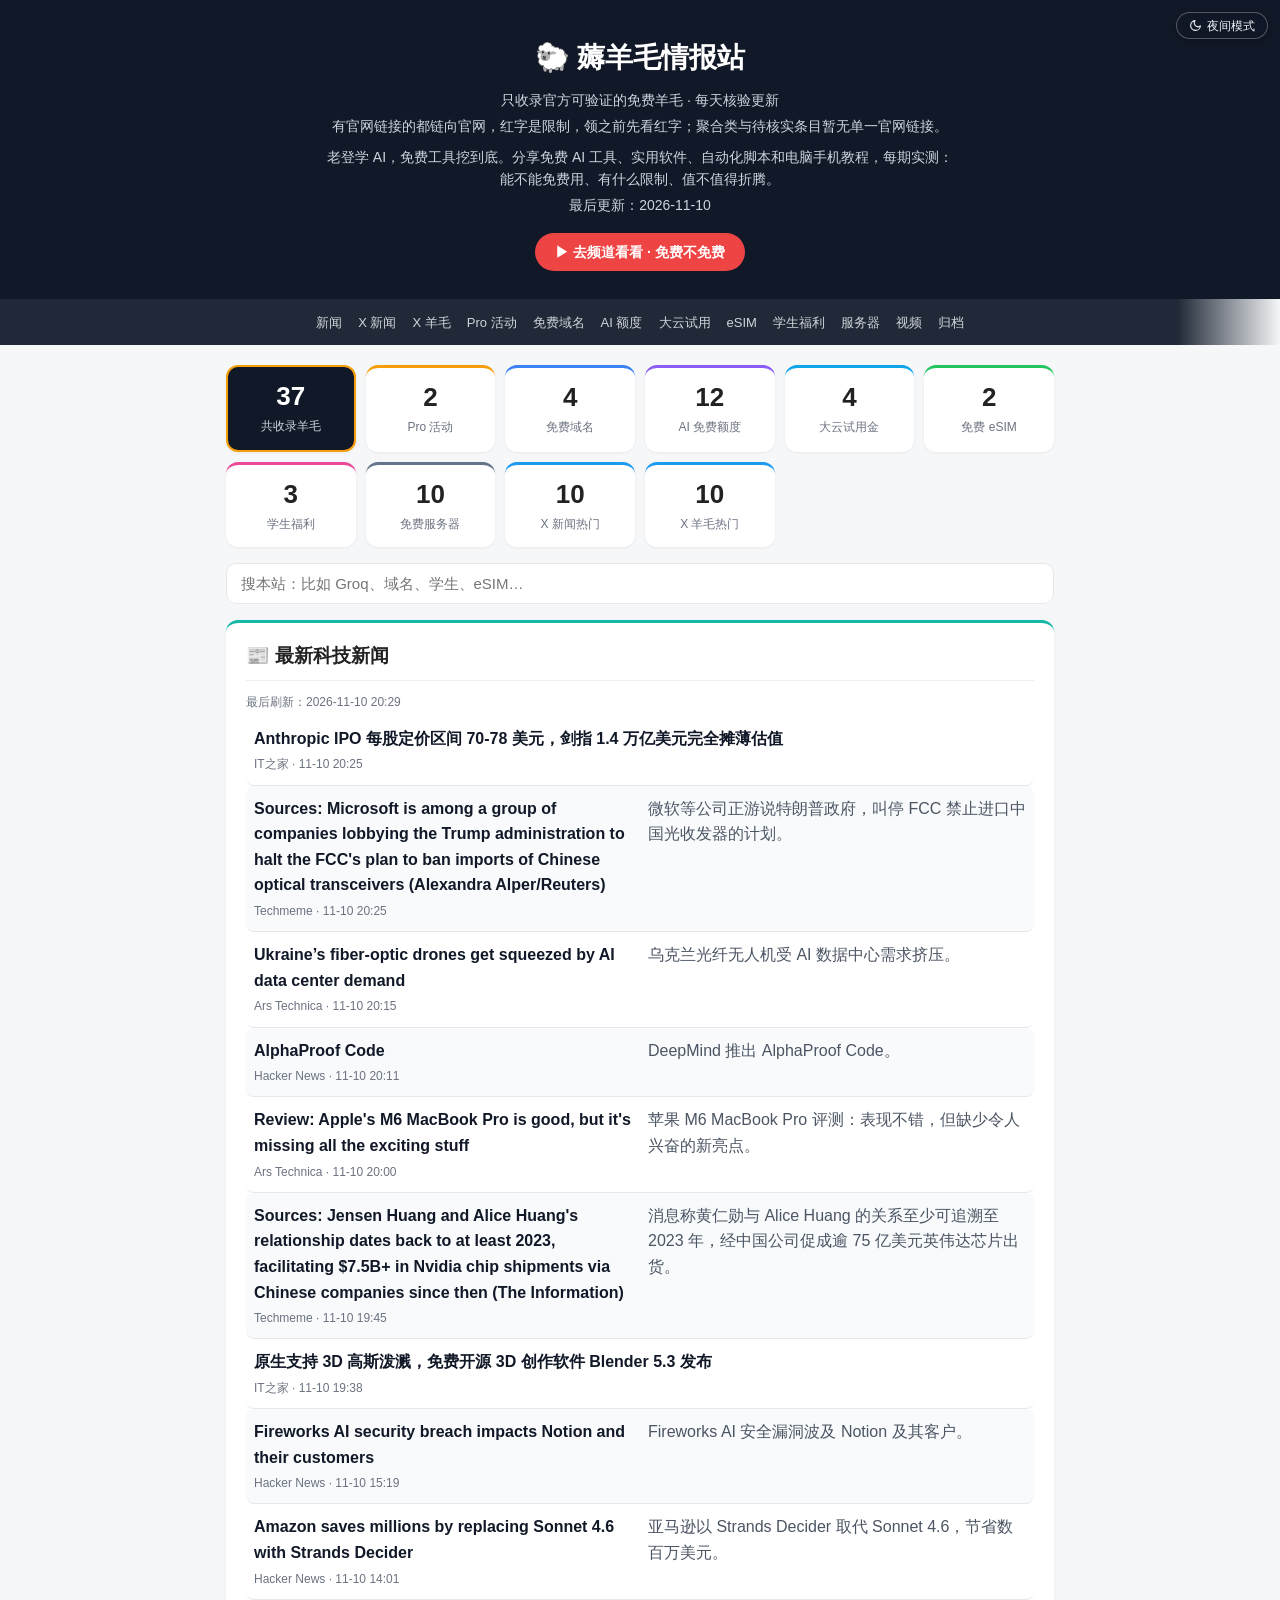
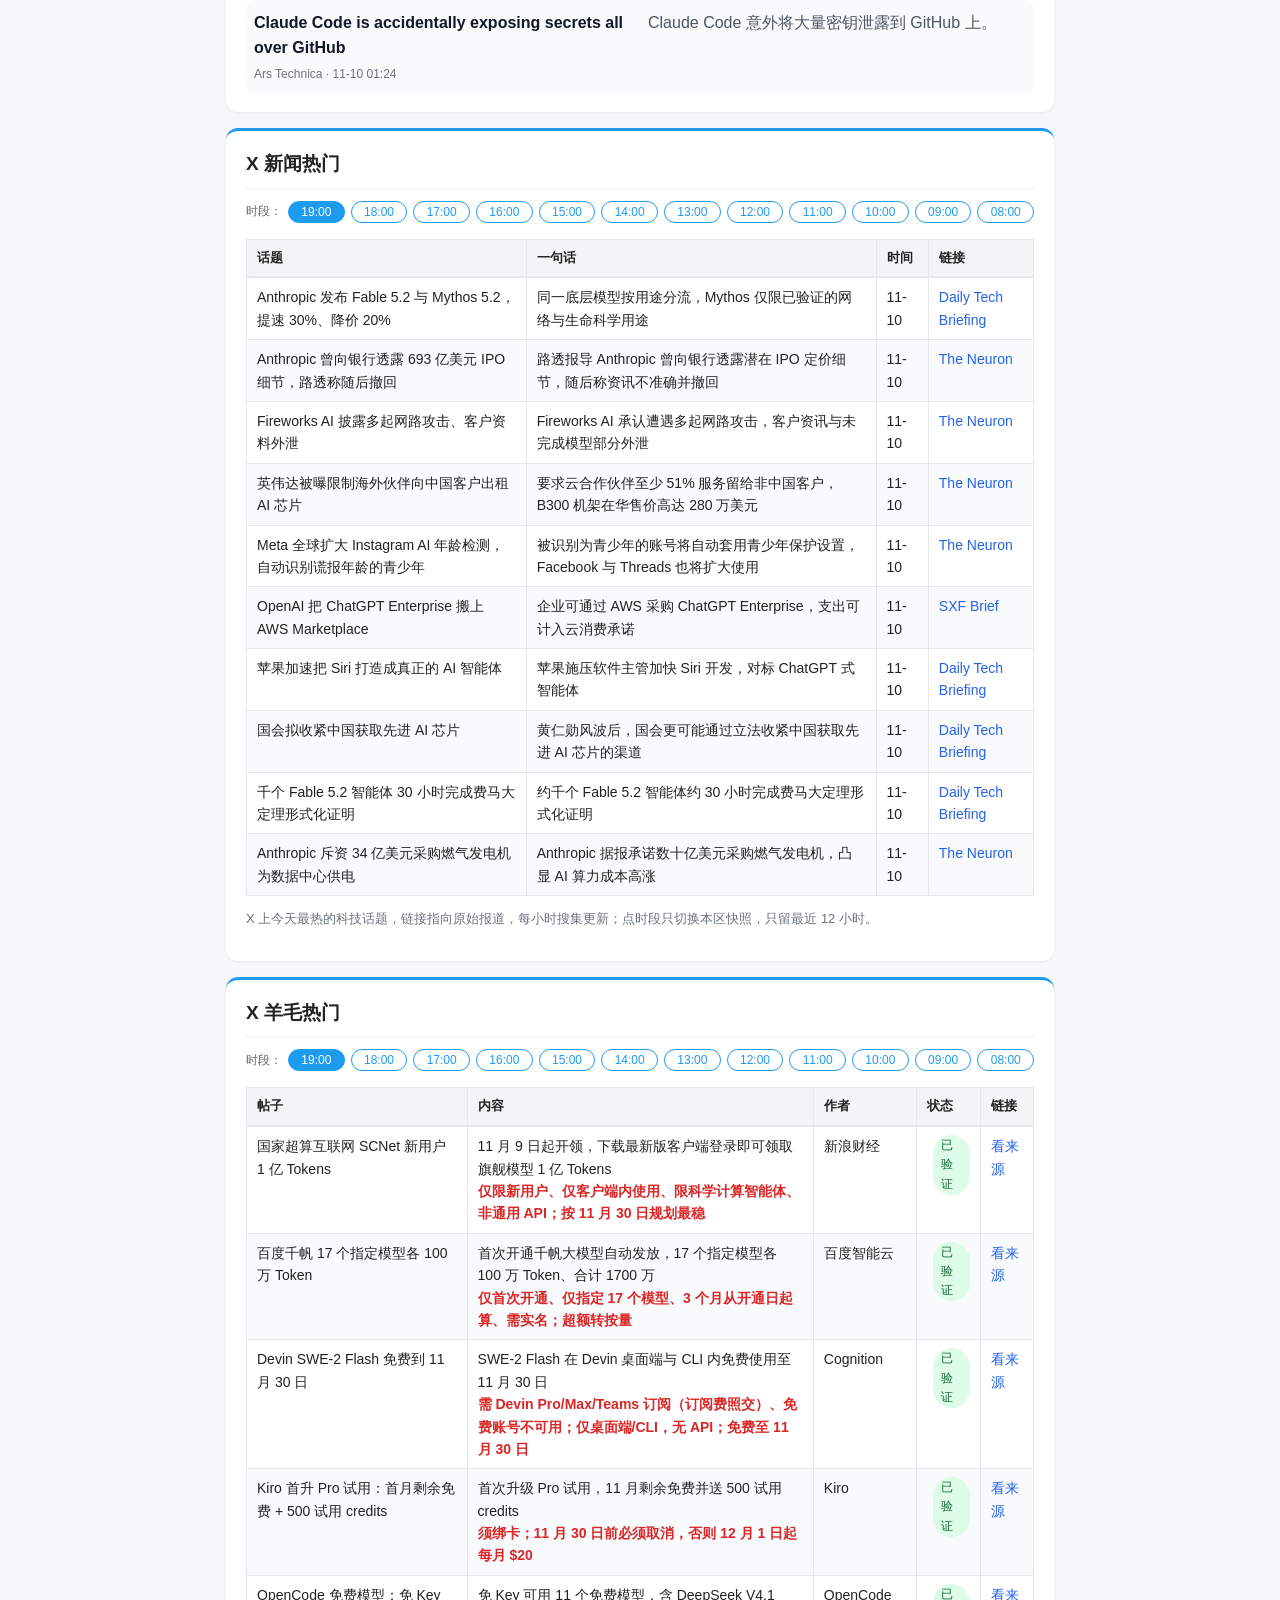
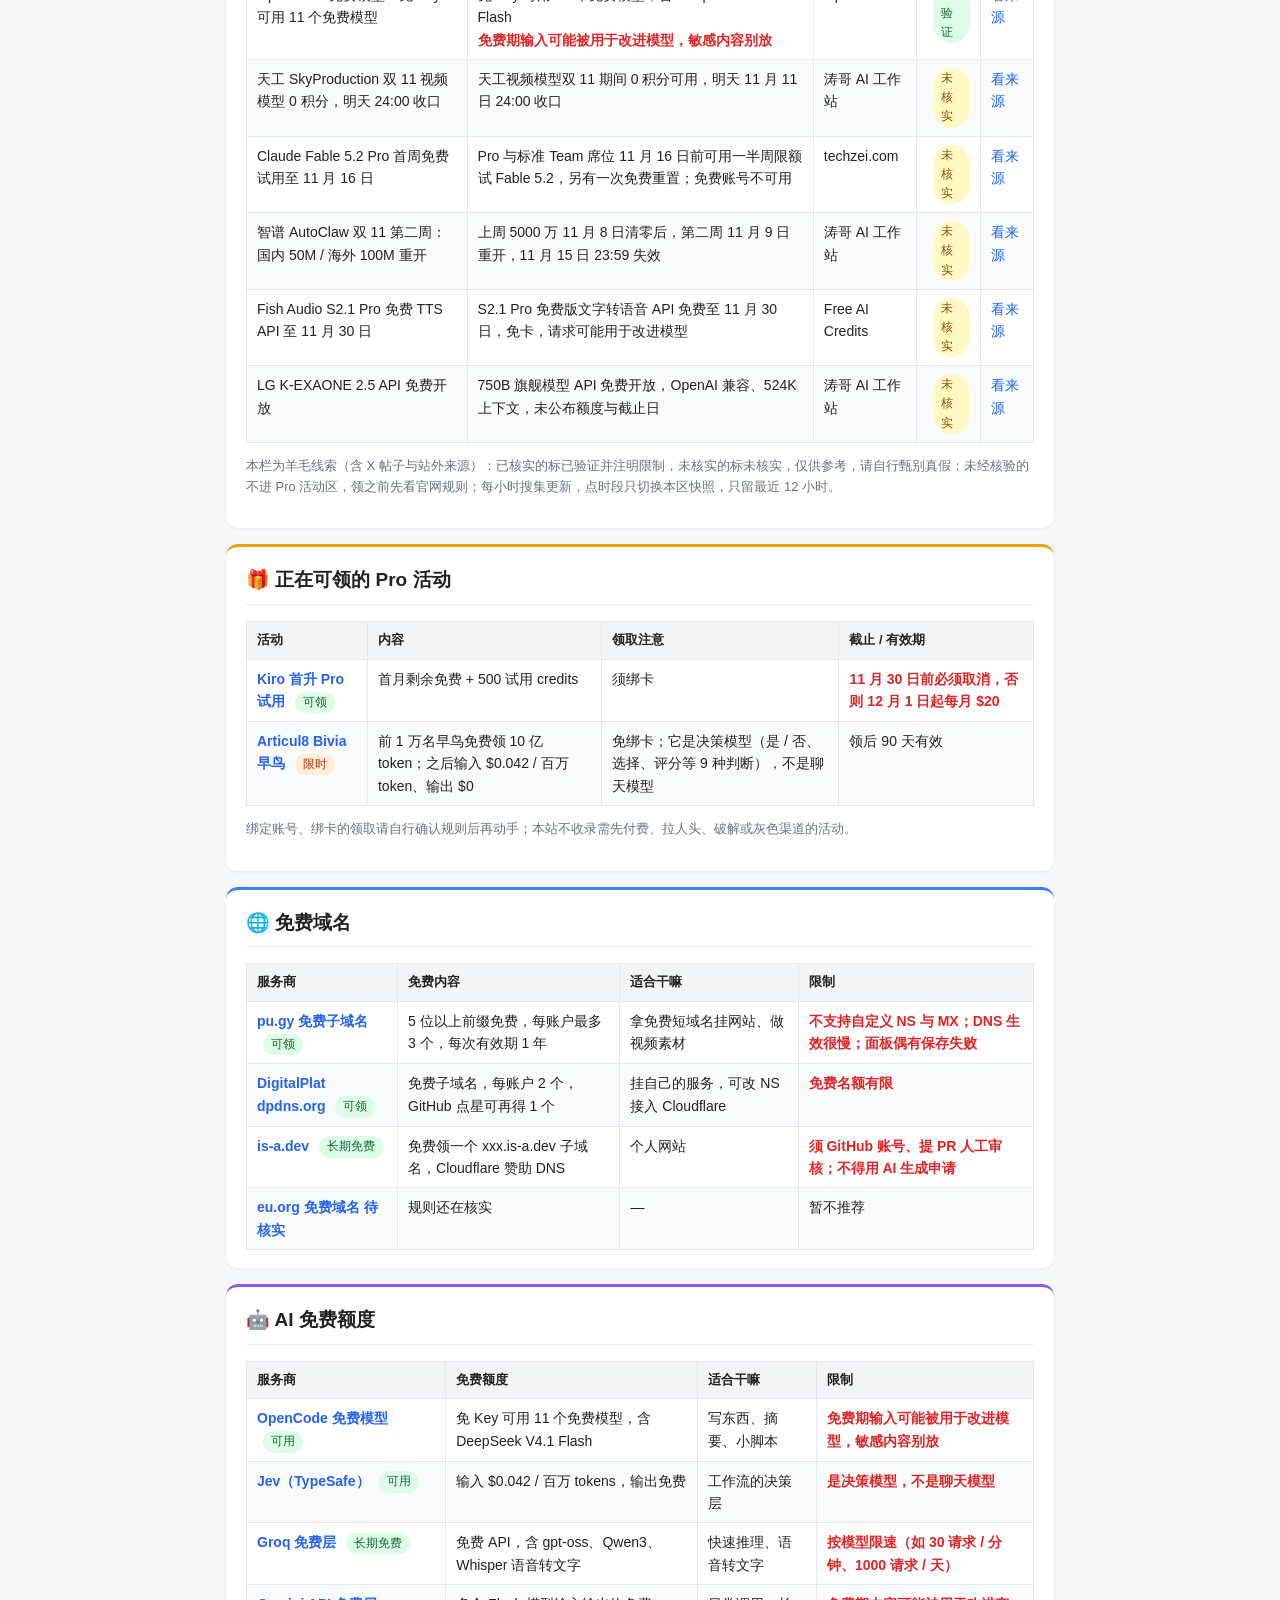
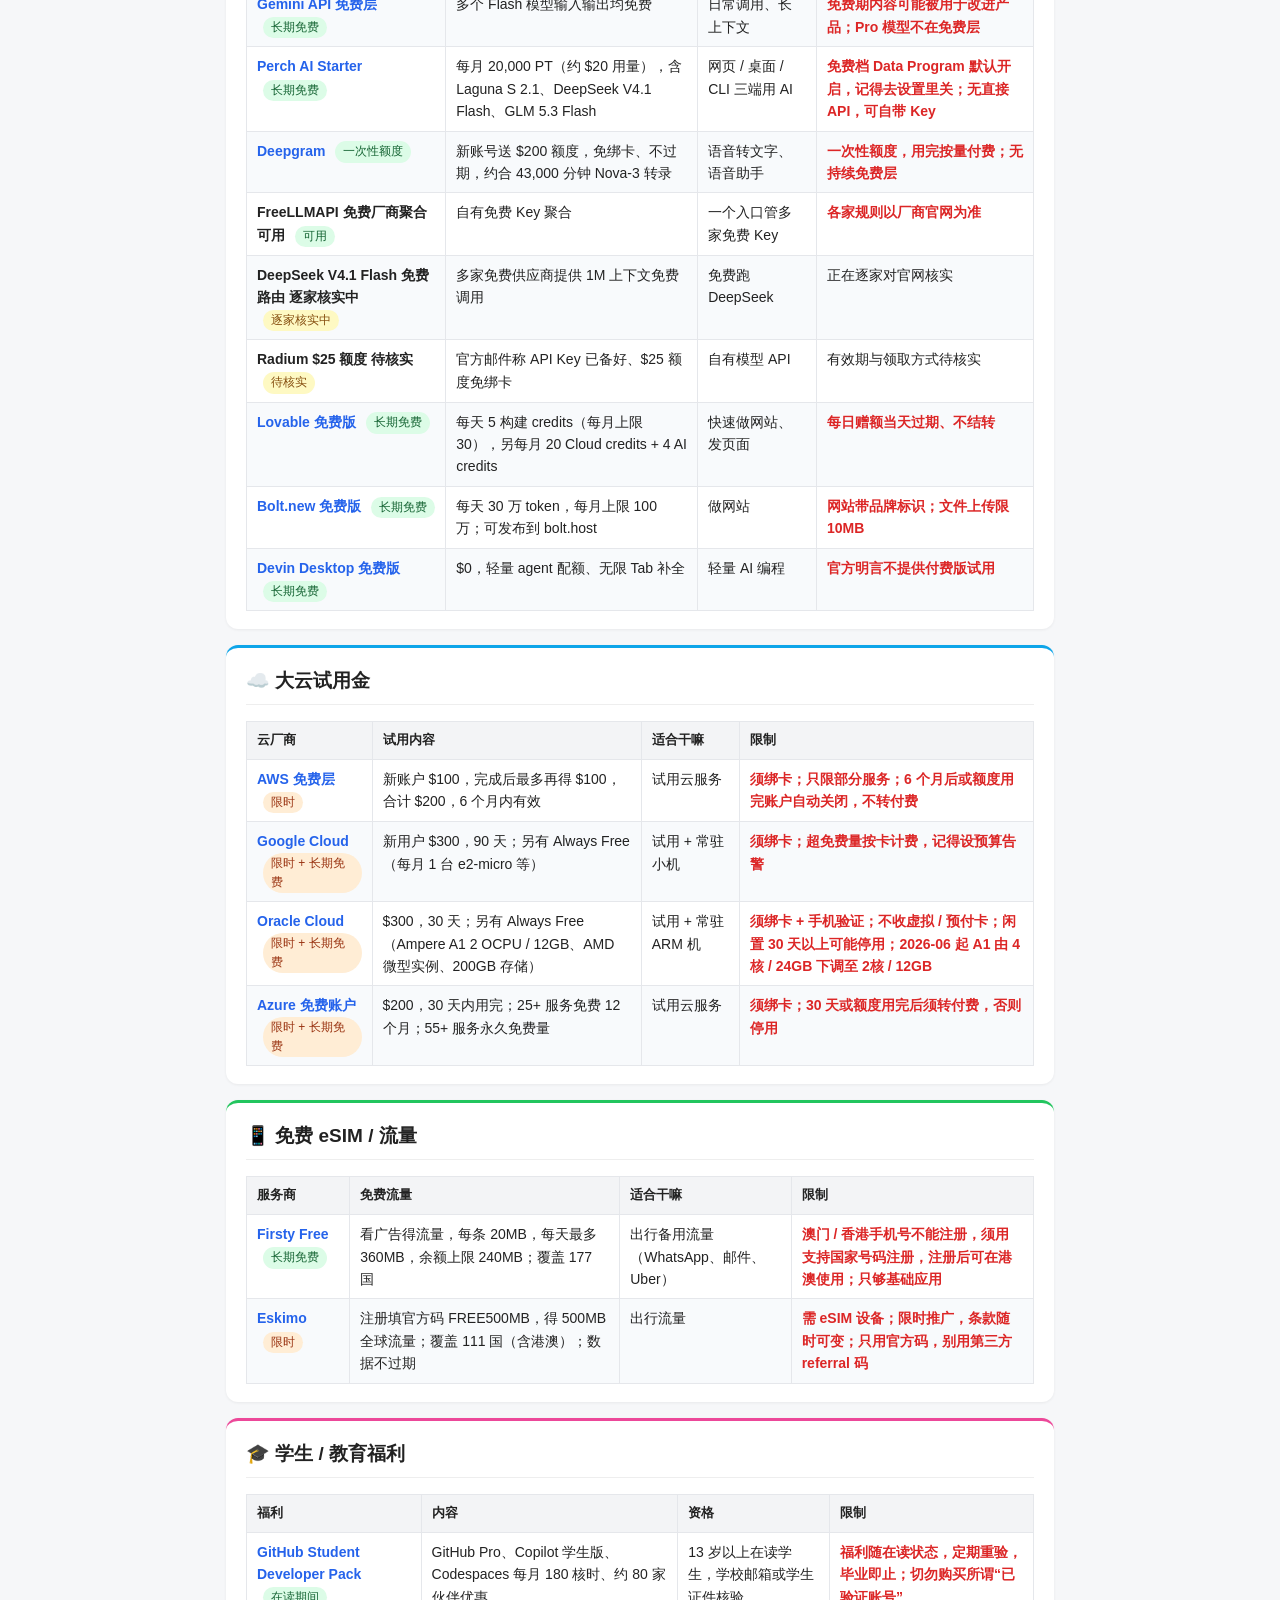
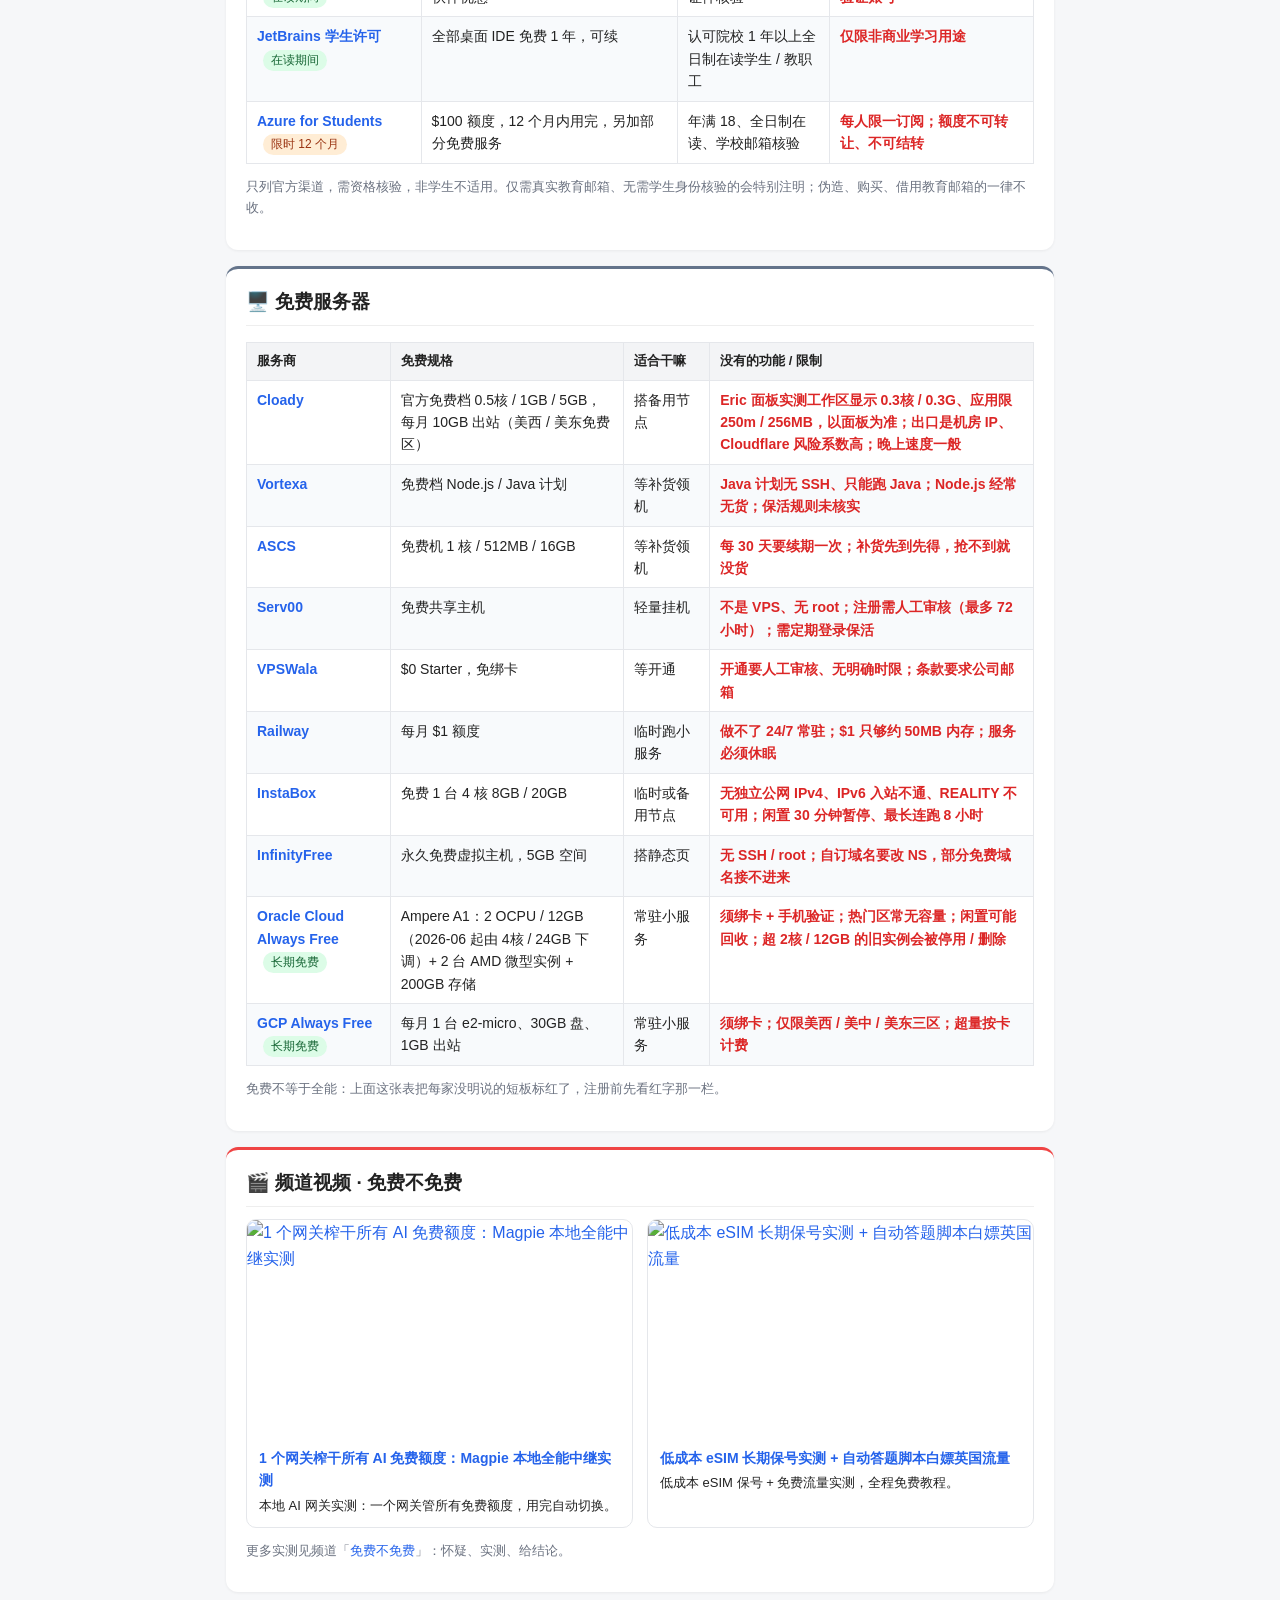
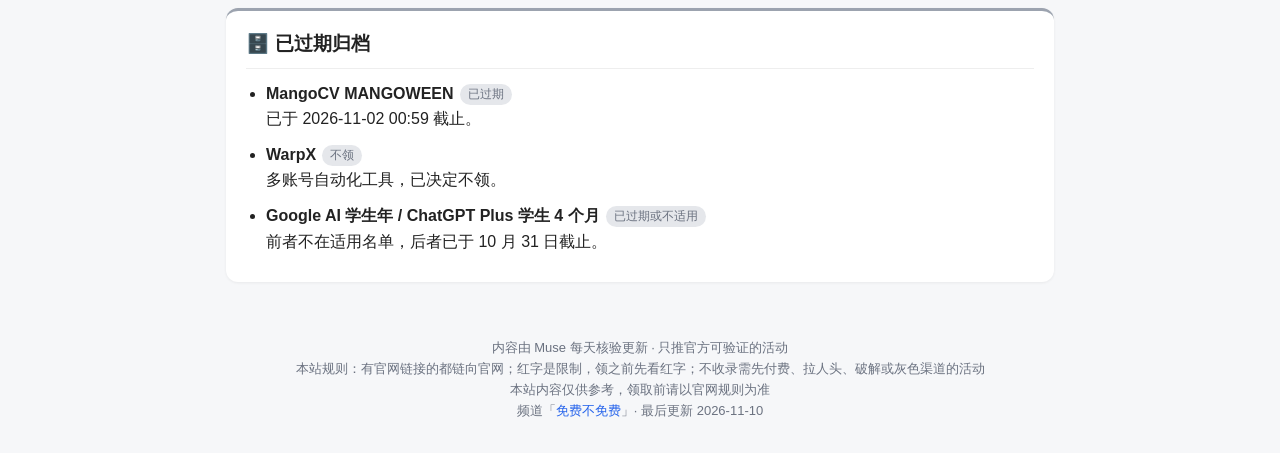
==== commit e0209678: "news refresh 2026-11-10 20:29" ====
--- a/index.html
+++ b/index.html
@@ -25,7 +25,7 @@
 <script type="application/ld+json">{"@context":"https://schema.org","@type":"WebSite","name":"薅羊毛情报站","url":"https://freenofree.ct.ws/","inLanguage":"zh-CN","description":"只收录官方可验证的免费羊毛：免费 Pro、免费域名、AI 免费额度、大云试用金、免费 eSIM、学生福利、免费服务器，每天核验更新。","dateModified":"2026-11-10"}</script>
 <link rel="stylesheet" href="style.css?v=39469b6b55">
 </head>
-<body data-build="7dc62bb5e3" data-news="2026-11-10 17:30" data-x="2026-11-10 19:00">
+<body data-build="a74f22713e" data-news="2026-11-10 20:29" data-x="2026-11-10 19:00">
 <button id="theme-toggle" class="theme-toggle" type="button" aria-pressed="false" aria-label="切换到夜间模式"><svg class="icon-moon" viewBox="0 0 24 24" aria-hidden="true"><path d="M21 12.79A9 9 0 1 1 11.21 3 7 7 0 0 0 21 12.79z" fill="none" stroke="currentColor" stroke-width="2" stroke-linejoin="round"/></svg><svg class="icon-sun" viewBox="0 0 24 24" aria-hidden="true"><circle cx="12" cy="12" r="4" fill="none" stroke="currentColor" stroke-width="2"/><path d="M12 2v2M12 20v2M4.93 4.93l1.41 1.41M17.66 17.66l1.41 1.41M2 12h2M20 12h2M6.34 17.66l-1.41 1.41M19.07 4.93l-1.41 1.41" fill="none" stroke="currentColor" stroke-width="2" stroke-linecap="round"/></svg><span class="label-light">夜间模式</span><span class="label-dark">日间模式</span></button>
 <header>
   <h1>🐑 薅羊毛情报站</h1>
@@ -59,8 +59,8 @@
 
 <section id="news" class="cat-news">
 <h2>📰 最新科技新闻</h2>
-<p class="news-updated" id="news-updated">最后刷新：2026-11-10 17:30</p>
-<div id="news-list"><article class="news-item"><div class="news-en"><a href="https://www.ithome.com/1/024/938.htm" target="_blank" rel="noopener">软银、Grab 签署合作协议，携手砂拉越石油开发马来西亚 AI 基础设施</a></div><div class="news-meta">IT之家 · 11-10 17:26</div></article><article class="news-item"><div class="news-bi"><div class="news-en"><a href="https://www.techmeme.com/261110/p6#a261110p6" target="_blank" rel="noopener">China&#x27;s trade surplus hit $1.04T in the first 10 months of 2026, topping $1T for a second year in a row, as AI-driven tech exports offset weak domestic demand (Reuters)</a></div><div class="news-zh">中国前十个月贸易顺差达 1.04 万亿美元，连续第二年突破万亿美元，AI 驱动的科技出口抵消了疲软的内需。</div></div><div class="news-meta">Techmeme · 11-10 17:15</div></article><article class="news-item"><div class="news-bi"><div class="news-en"><a href="https://news.google.com/rss/articles/[base64]?oc=5" target="_blank" rel="noopener">Amazon and Walmart Bring AI Agents Closer to the Purchase - PYMNTS.com</a></div><div class="news-zh">亚马逊与沃尔玛让 AI 智能体离帮用户下单购物更近一步。</div></div><div class="news-meta">Google News · 11-10 17:02</div></article><article class="news-item"><div class="news-en"><a href="https://www.ithome.com/1/024/896.htm" target="_blank" rel="noopener">豆包图片设计能力升级，官宣接入全新图像创作模型 Seedream 5.5</a></div><div class="news-meta">IT之家 · 11-10 17:02</div></article><article class="news-item"><div class="news-bi"><div class="news-en"><a href="https://www.techmeme.com/261110/p5#a261110p5" target="_blank" rel="noopener">Meituan releases weights for LongCat-2.5, a 1.6T-parameter MoE model for long-horizon agentic tasks, under the MIT license, after unveiling it on November 1 (Carl Franzen/VentureBeat)</a></div><div class="news-zh">美团开源 LongCat-2.5 模型权重，1.6 万亿参数 MoE 模型，面向长程智能体任务。</div></div><div class="news-meta">Techmeme · 11-10 16:50</div></article><article class="news-item"><div class="news-bi"><div class="news-en"><a href="https://news.google.com/rss/articles/[base64]?oc=5" target="_blank" rel="noopener">AI is creating jobs? New study reveals surprising impact on small businesses - WJLA</a></div><div class="news-zh">AI 在创造就业？新研究揭示其对小企业的意外影响。</div></div><div class="news-meta">Google News · 11-10 16:33</div></article><article class="news-item"><div class="news-bi"><div class="news-en"><a href="https://www.techmeme.com/261110/p4#a261110p4" target="_blank" rel="noopener">SoftBank reports a Q2 net loss of $7B, down from a ~$15.8B profit in Q2 2025, and ~$14B revenue, above ~$12.8B est., as the tech selloff weighs on its results (Jenny Lee/CNBC)</a></div><div class="news-zh">软银二季度净亏 70 亿美元，科技股抛售拖累业绩。</div></div><div class="news-meta">Techmeme · 11-10 15:25</div></article><article class="news-item"><div class="news-bi"><div class="news-en"><a href="https://techcrunch.com/2026/11/09/otter-ai-can-now-follow-conversations-across-30-languages/" target="_blank" rel="noopener">Otter AI can now follow conversations across 30+ languages</a></div><div class="news-zh">Otter AI 现可跨 30 多种语言跟进对话。</div></div><div class="news-meta">TechCrunch · 11-10 15:00</div></article><article class="news-item"><div class="news-bi"><div class="news-en"><a href="https://www.techmeme.com/261110/p3#a261110p3" target="_blank" rel="noopener">GeniosAI, which develops AI software for financial analysis and modeling, raised $19.1M across seed and Series A; FactSet led the Series A (Ryan Lawler/Axios)</a></div><div class="news-zh">金融分析 AI 公司 GeniosAI 完成 1910 万美元种子轮与 A 轮融资，FactSet 领投 A 轮。</div></div><div class="news-meta">Techmeme · 11-10 14:45</div></article><article class="news-item"><div class="news-bi"><div class="news-en"><a href="https://www.techmeme.com/261110/p2#a261110p2" target="_blank" rel="noopener">Filings: Moonshot signed a deal in August to rent 32 China-based Super Micro servers with Nvidia B300, the most powerful AI chip, possibly in breach of US rules (Andy Lin/Bloomberg)</a></div><div class="news-zh">文件显示月之暗面 8 月租用 32 台搭载英伟达最强 AI 芯片 B300 的超微服务器，或违反美国规定。</div></div><div class="news-meta">Techmeme · 11-10 14:30</div></article></div>
+<p class="news-updated" id="news-updated">最后刷新：2026-11-10 20:29</p>
+<div id="news-list"><article class="news-item"><div class="news-en"><a href="https://www.ithome.com/1/025/139.htm" target="_blank" rel="noopener">Anthropic IPO 每股定价区间 70-78 美元，剑指 1.4 万亿美元完全摊薄估值</a></div><div class="news-meta">IT之家 · 11-10 20:25</div></article><article class="news-item"><div class="news-bi"><div class="news-en"><a href="https://www.techmeme.com/261110/p16#a261110p16" target="_blank" rel="noopener">Sources: Microsoft is among a group of companies lobbying the Trump administration to halt the FCC&#x27;s plan to ban imports of Chinese optical transceivers (Alexandra Alper/Reuters)</a></div><div class="news-zh">微软等公司正游说特朗普政府，叫停 FCC 禁止进口中国光收发器的计划。</div></div><div class="news-meta">Techmeme · 11-10 20:25</div></article><article class="news-item"><div class="news-bi"><div class="news-en"><a href="https://arstechnica.com/gadgets/2026/11/ukraines-fiber-optic-drones-get-squeezed-by-ai-data-center-demand/" target="_blank" rel="noopener">Ukraine’s fiber-optic drones get squeezed by AI data center demand</a></div><div class="news-zh">乌克兰光纤无人机受 AI 数据中心需求挤压。</div></div><div class="news-meta">Ars Technica · 11-10 20:15</div></article><article class="news-item"><div class="news-bi"><div class="news-en"><a href="https://deepmind.google/blog/introducing-alphaproof-code/" target="_blank" rel="noopener">AlphaProof Code</a></div><div class="news-zh">DeepMind 推出 AlphaProof Code。</div></div><div class="news-meta">Hacker News · 11-10 20:11</div></article><article class="news-item"><div class="news-bi"><div class="news-en"><a href="https://arstechnica.com/gadgets/2026/11/review-apples-1999-m6-macbook-pro-feels-stuck-in-the-middle/" target="_blank" rel="noopener">Review: Apple&#x27;s M6 MacBook Pro is good, but it&#x27;s missing all the exciting stuff</a></div><div class="news-zh">苹果 M6 MacBook Pro 评测：表现不错，但缺少令人兴奋的新亮点。</div></div><div class="news-meta">Ars Technica · 11-10 20:00</div></article><article class="news-item"><div class="news-bi"><div class="news-en"><a href="https://www.techmeme.com/261110/p13#a261110p13" target="_blank" rel="noopener">Sources: Jensen Huang and Alice Huang&#x27;s relationship dates back to at least 2023, facilitating $7.5B+ in Nvidia chip shipments via Chinese companies since then (The Information)</a></div><div class="news-zh">消息称黄仁勋与 Alice Huang 的关系至少可追溯至 2023 年，经中国公司促成逾 75 亿美元英伟达芯片出货。</div></div><div class="news-meta">Techmeme · 11-10 19:45</div></article><article class="news-item"><div class="news-en"><a href="https://www.ithome.com/1/025/126.htm" target="_blank" rel="noopener">原生支持 3D 高斯泼溅，免费开源 3D 创作软件 Blender 5.3 发布</a></div><div class="news-meta">IT之家 · 11-10 19:38</div></article><article class="news-item"><div class="news-bi"><div class="news-en"><a href="https://www.notion.com/help/security-incident-involving-a-third-party-ai-vendor" target="_blank" rel="noopener">Fireworks AI security breach impacts Notion and their customers</a></div><div class="news-zh">Fireworks AI 安全漏洞波及 Notion 及其客户。</div></div><div class="news-meta">Hacker News · 11-10 15:19</div></article><article class="news-item"><div class="news-bi"><div class="news-en"><a href="https://strandsagents.com/blog/amazon-saves-millions-replacing-sonnet-with-strands-decider/" target="_blank" rel="noopener">Amazon saves millions by replacing Sonnet 4.6 with Strands Decider</a></div><div class="news-zh">亚马逊以 Strands Decider 取代 Sonnet 4.6，节省数百万美元。</div></div><div class="news-meta">Hacker News · 11-10 14:01</div></article><article class="news-item"><div class="news-bi"><div class="news-en"><a href="https://arstechnica.com/ai/2026/11/claude-code-settings-files-expose-thousands-of-secrets-on-github/" target="_blank" rel="noopener">Claude Code is accidentally exposing secrets all over GitHub</a></div><div class="news-zh">Claude Code 意外将大量密钥泄露到 GitHub 上。</div></div><div class="news-meta">Ars Technica · 11-10 01:24</div></article></div>
 </section>
 
 <section id="xnews" class="cat-xnews">
@@ -132,6 +132,6 @@
   本站内容仅供参考，领取前请以官网规则为准<br>
   频道「<a href="https://www.youtube.com/@freeis.notfree" target="_blank" rel="noopener">免费不免费</a>」· 最后更新 <span class="last-updated">2026-11-10</span>
 </footer>
-<script defer src="bundle.js?v=7dc62bb5e3"></script>
+<script defer src="bundle.js?v=a74f22713e"></script>
 </body>
 </html>
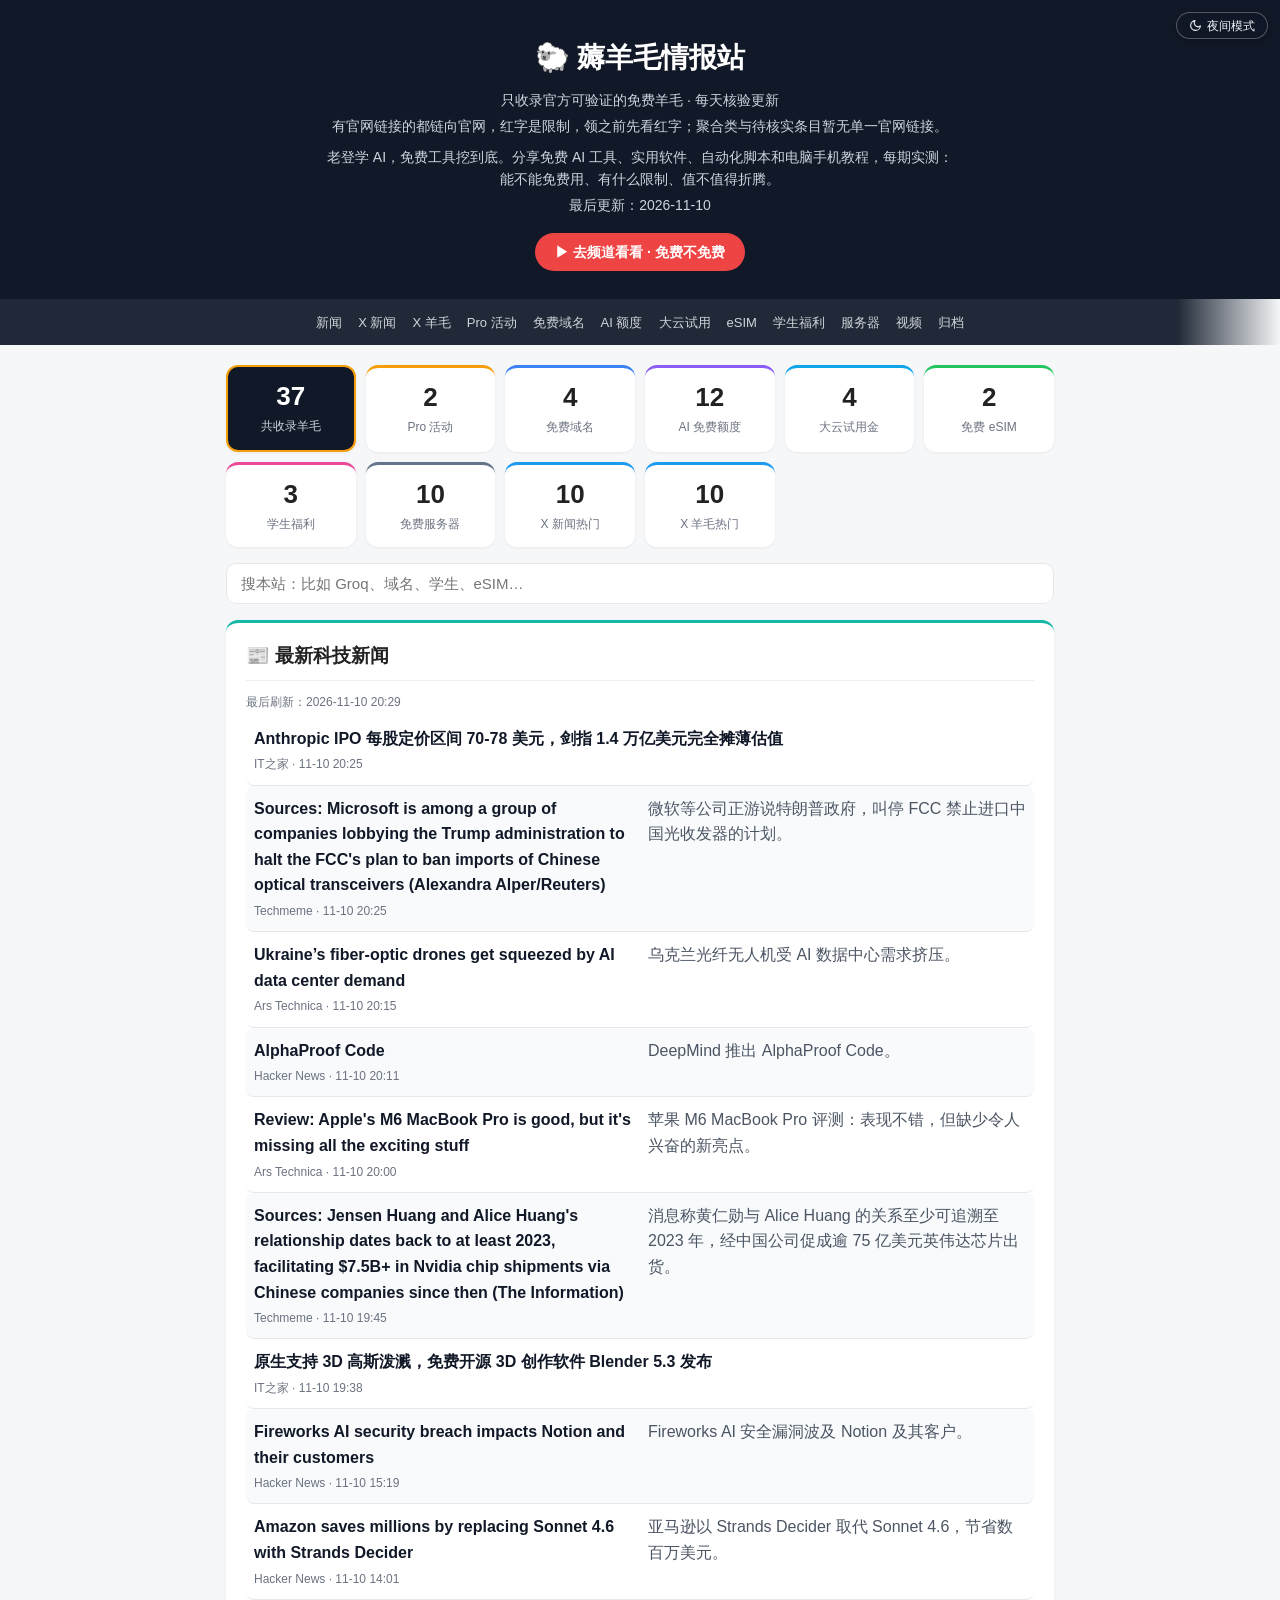
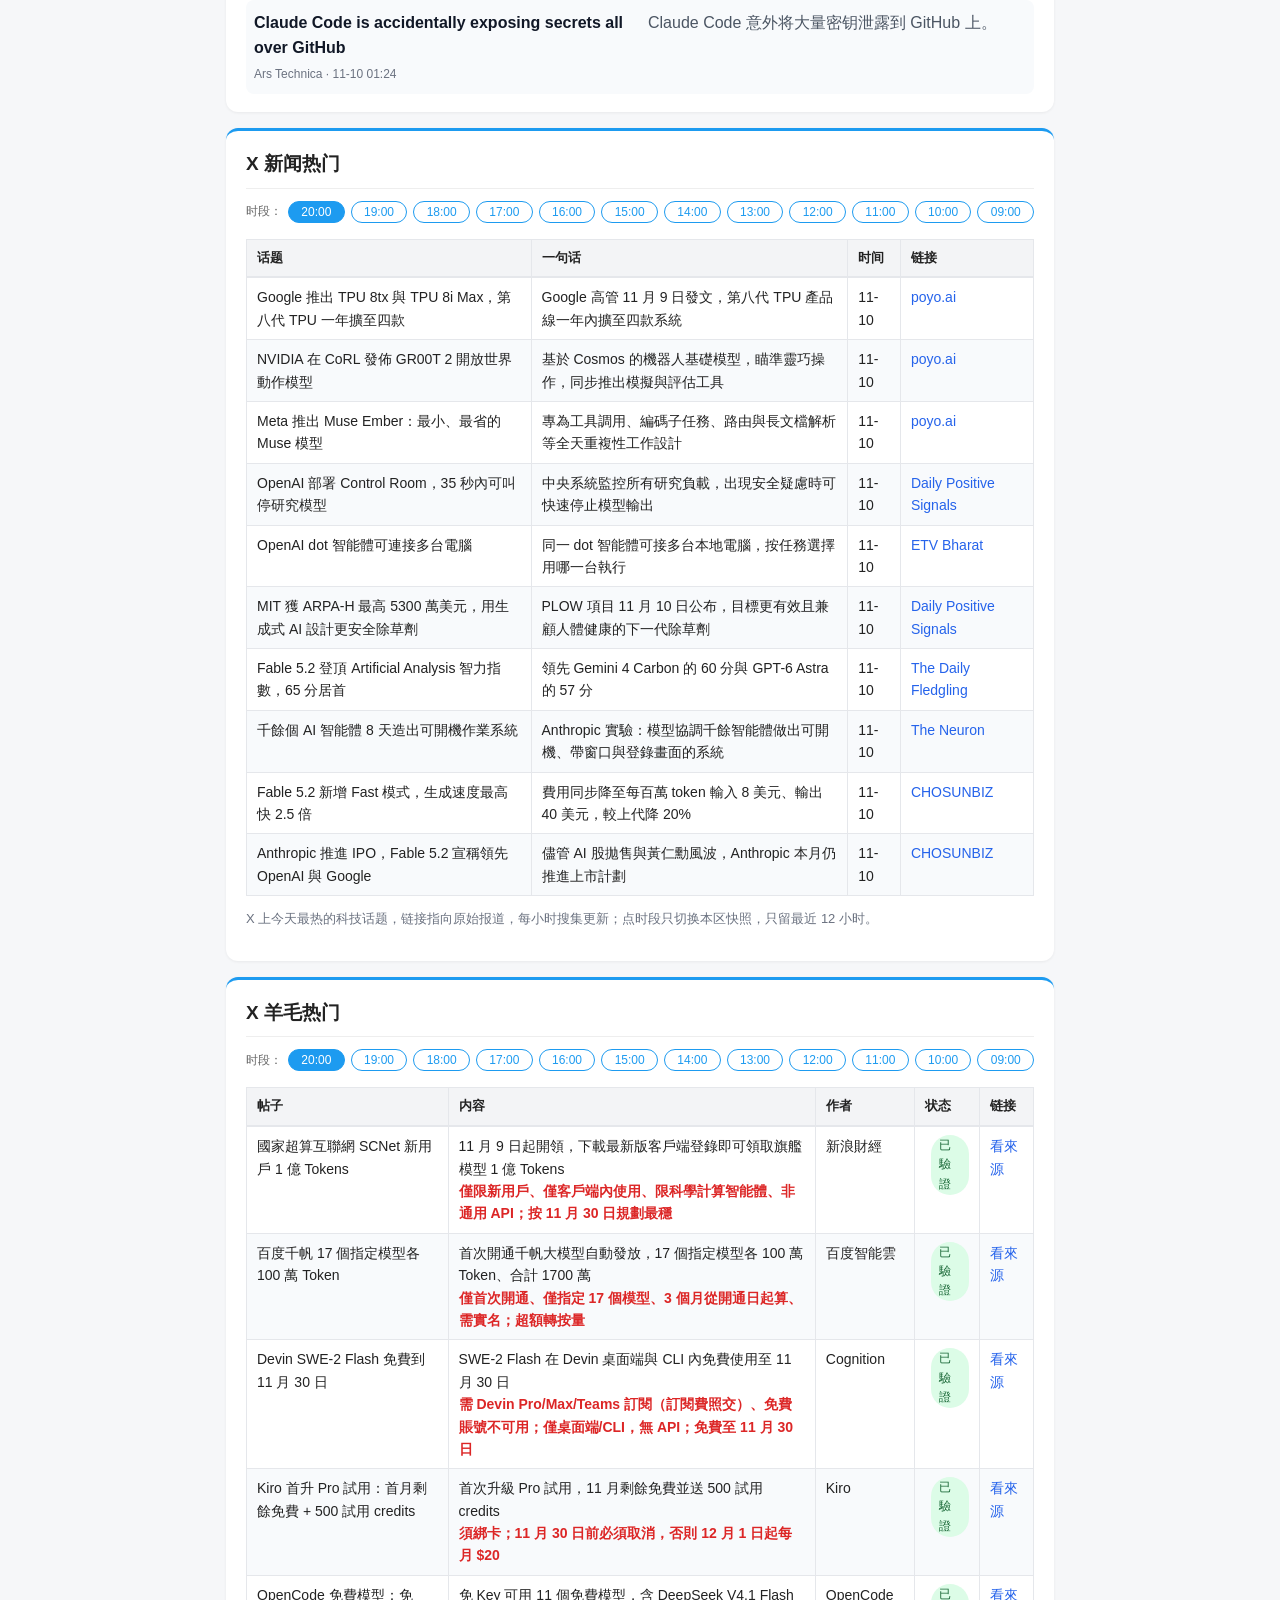
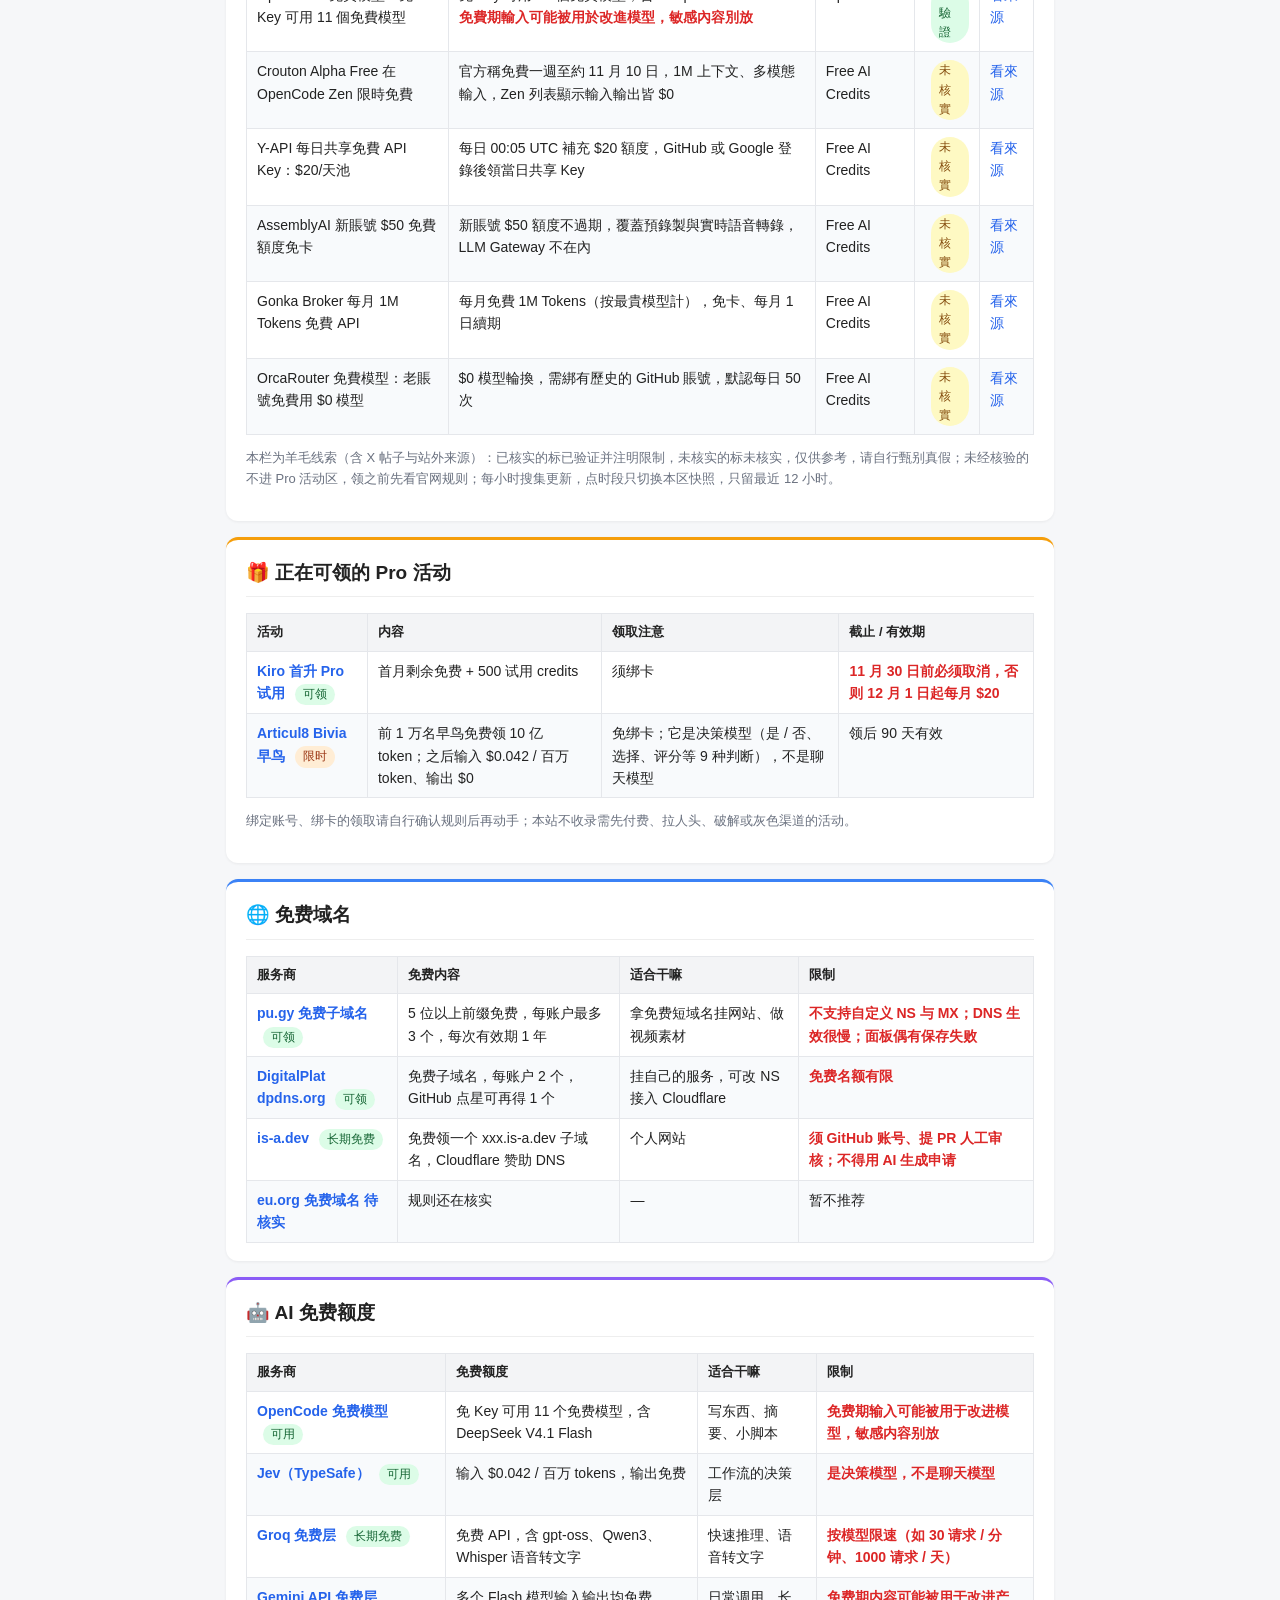
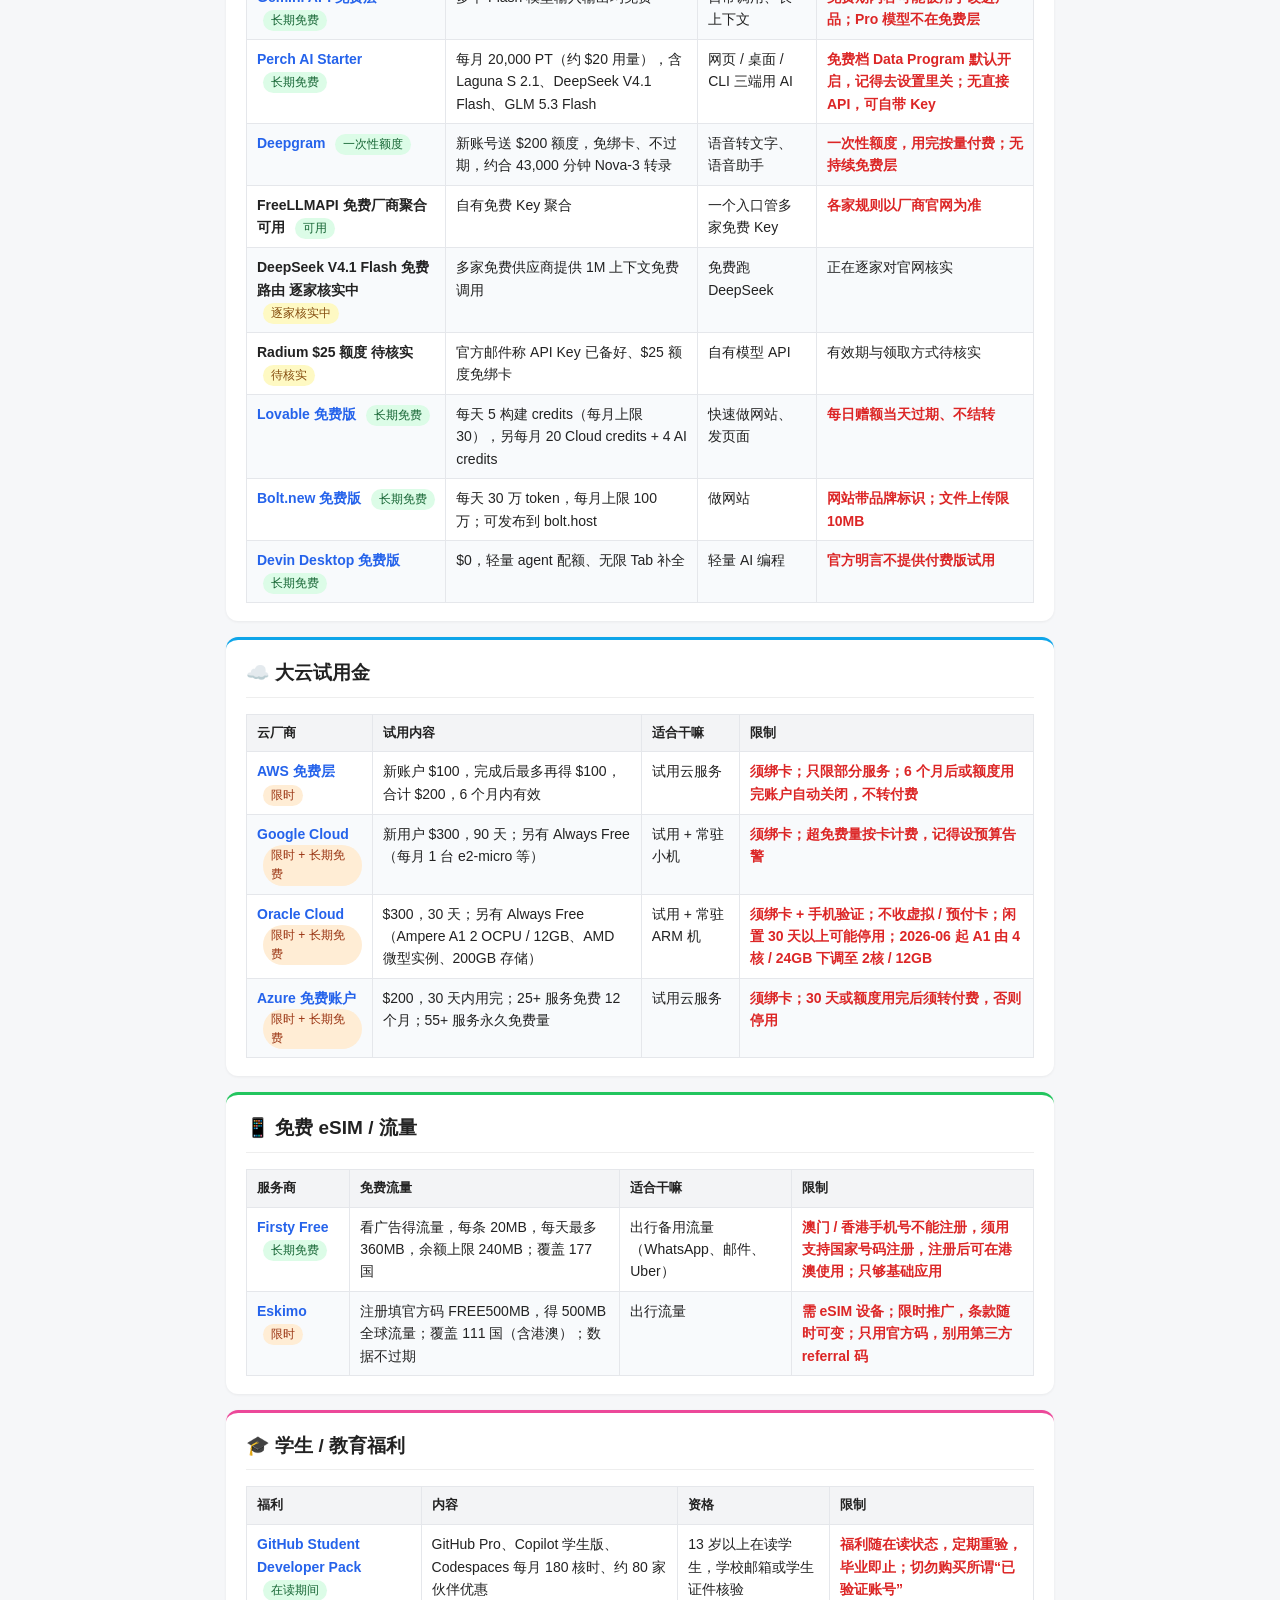
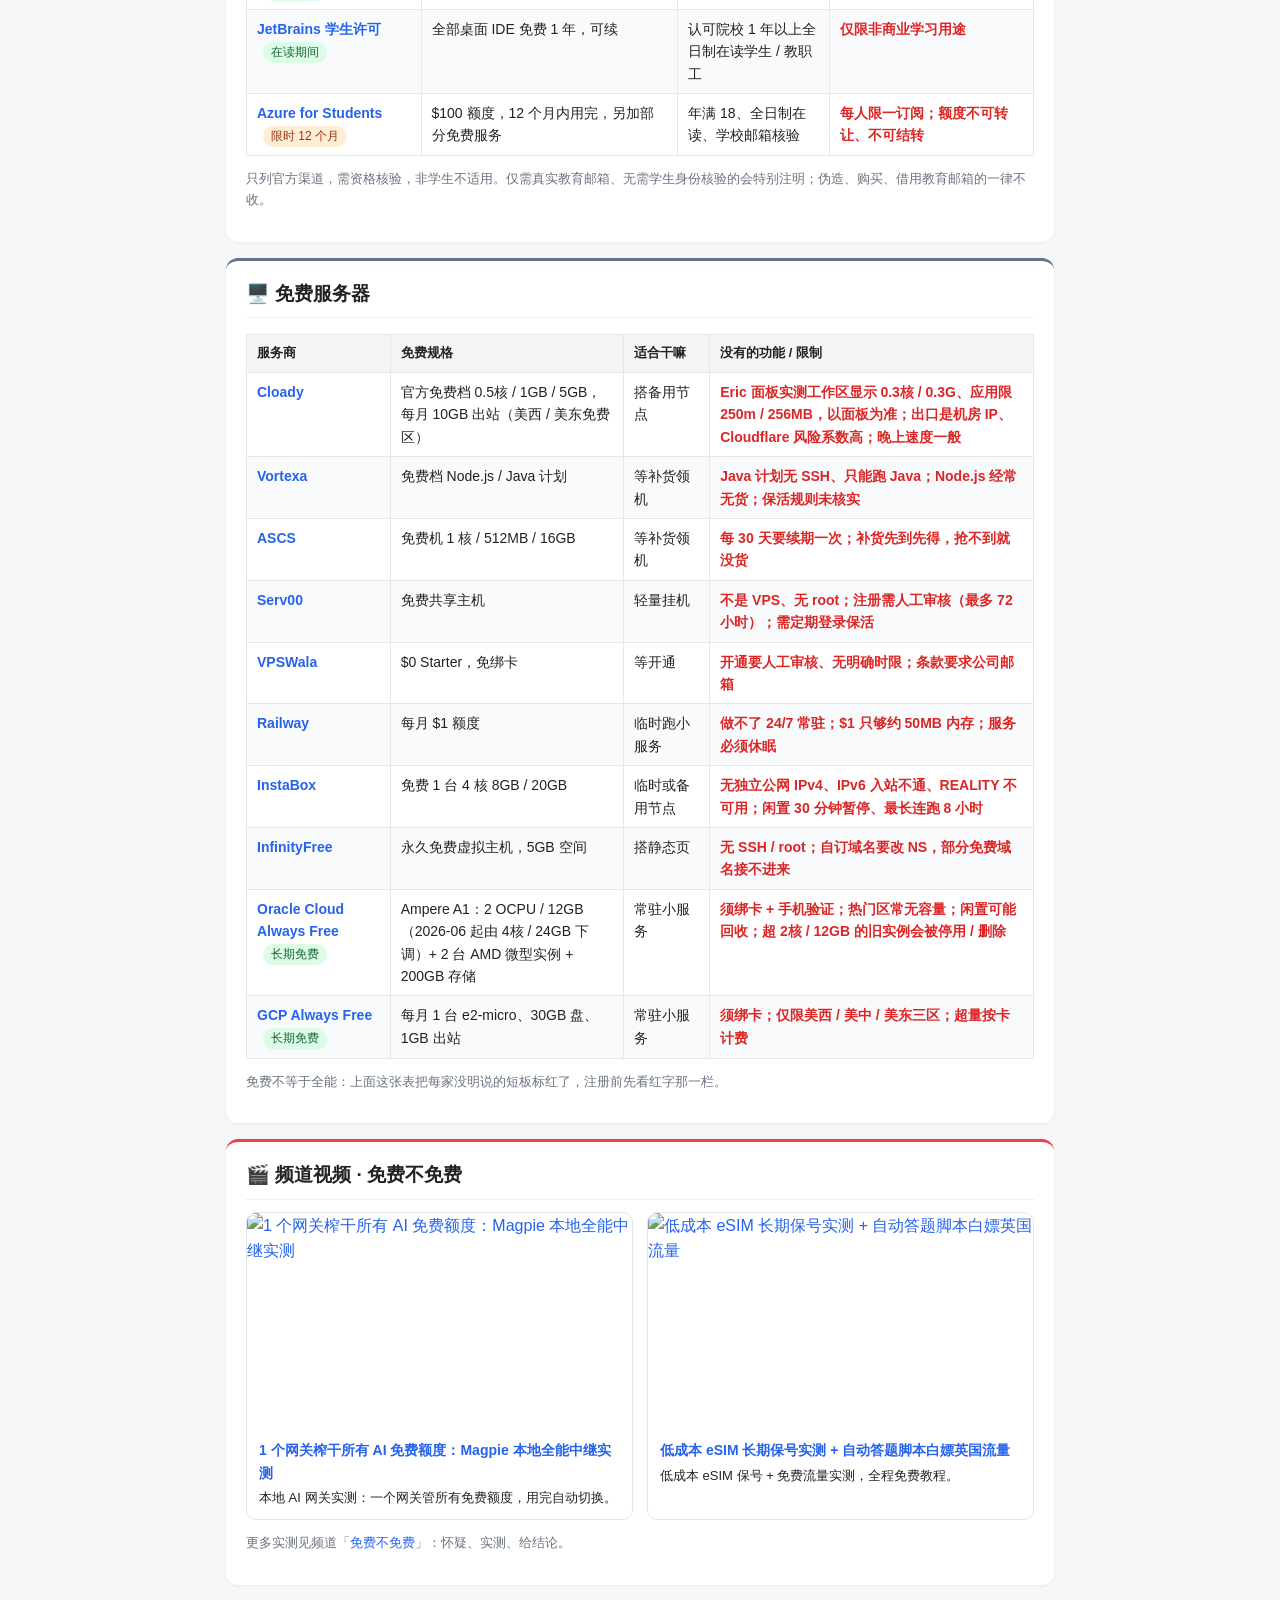
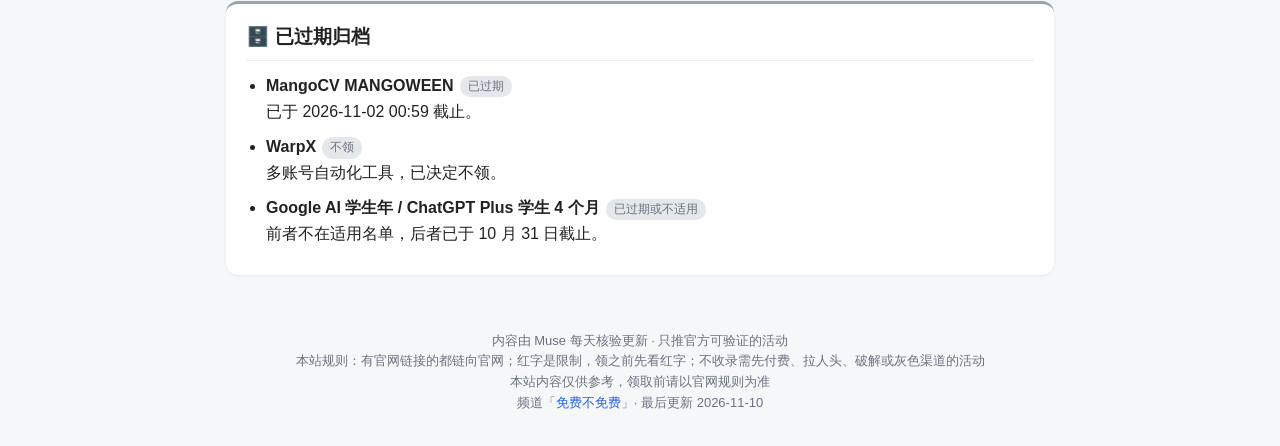
==== commit 093037a1: "x-hot 2026-11-10 20:00 snapshot" ====
--- a/index.html
+++ b/index.html
@@ -25,7 +25,7 @@
 <script type="application/ld+json">{"@context":"https://schema.org","@type":"WebSite","name":"薅羊毛情报站","url":"https://freenofree.ct.ws/","inLanguage":"zh-CN","description":"只收录官方可验证的免费羊毛：免费 Pro、免费域名、AI 免费额度、大云试用金、免费 eSIM、学生福利、免费服务器，每天核验更新。","dateModified":"2026-11-10"}</script>
 <link rel="stylesheet" href="style.css?v=39469b6b55">
 </head>
-<body data-build="a74f22713e" data-news="2026-11-10 20:29" data-x="2026-11-10 19:00">
+<body data-build="62dc0619e4" data-news="2026-11-10 20:29" data-x="2026-11-10 20:00">
 <button id="theme-toggle" class="theme-toggle" type="button" aria-pressed="false" aria-label="切换到夜间模式"><svg class="icon-moon" viewBox="0 0 24 24" aria-hidden="true"><path d="M21 12.79A9 9 0 1 1 11.21 3 7 7 0 0 0 21 12.79z" fill="none" stroke="currentColor" stroke-width="2" stroke-linejoin="round"/></svg><svg class="icon-sun" viewBox="0 0 24 24" aria-hidden="true"><circle cx="12" cy="12" r="4" fill="none" stroke="currentColor" stroke-width="2"/><path d="M12 2v2M12 20v2M4.93 4.93l1.41 1.41M17.66 17.66l1.41 1.41M2 12h2M20 12h2M6.34 17.66l-1.41 1.41M19.07 4.93l-1.41 1.41" fill="none" stroke="currentColor" stroke-width="2" stroke-linecap="round"/></svg><span class="label-light">夜间模式</span><span class="label-dark">日间模式</span></button>
 <header>
   <h1>🐑 薅羊毛情报站</h1>
@@ -65,15 +65,15 @@
 
 <section id="xnews" class="cat-xnews">
 <h2>X 新闻热门</h2>
-<div class="x-tags" id="tags-xnews"><span class="x-tags-note">时段：</span><button data-hour="2026-11-10 19:00" class="on" aria-pressed="true" title="2026-11-10 19:00">19:00</button><button data-hour="2026-11-10 18:00" aria-pressed="false" title="2026-11-10 18:00">18:00</button><button data-hour="2026-11-10 17:00" aria-pressed="false" title="2026-11-10 17:00">17:00</button><button data-hour="2026-11-10 16:00" aria-pressed="false" title="2026-11-10 16:00">16:00</button><button data-hour="2026-11-10 15:00" aria-pressed="false" title="2026-11-10 15:00">15:00</button><button data-hour="2026-11-10 14:00" aria-pressed="false" title="2026-11-10 14:00">14:00</button><button data-hour="2026-11-10 13:00" aria-pressed="false" title="2026-11-10 13:00">13:00</button><button data-hour="2026-11-10 12:00" aria-pressed="false" title="2026-11-10 12:00">12:00</button><button data-hour="2026-11-10 11:00" aria-pressed="false" title="2026-11-10 11:00">11:00</button><button data-hour="2026-11-10 10:00" aria-pressed="false" title="2026-11-10 10:00">10:00</button><button data-hour="2026-11-10 09:00" aria-pressed="false" title="2026-11-10 09:00">09:00</button><button data-hour="2026-11-10 08:00" aria-pressed="false" title="2026-11-10 08:00">08:00</button></div>
-<div id="snaps-xnews"><div class="x-snap" data-hour="2026-11-10 19:00"><div class="tw"><table><caption class="visually-hidden">X 新闻热门 2026-11-10 19:00</caption><thead><tr><th scope="col">话题</th><th scope="col">一句话</th><th scope="col">时间</th><th scope="col">链接</th></tr></thead><tbody><tr><td>Anthropic 发布 Fable 5.2 与 Mythos 5.2，提速 30%、降价 20%</td><td>同一底层模型按用途分流，Mythos 仅限已验证的网络与生命科学用途</td><td>11-10</td><td><a href="https://dtbrief.com/posts/2026-11-10-anthropic-fable-mythos-5-2.html" target="_blank" rel="noopener">Daily Tech Briefing</a></td></tr><tr><td>Anthropic 曾向银行透露 693 亿美元 IPO 细节，路透称随后撤回</td><td>路透报导 Anthropic 曾向银行透露潜在 IPO 定价细节，随后称资讯不准确并撤回</td><td>11-10</td><td><a href="https://www.theneuron.ai/digest/everything-that-happened-in-ai-today-tuesday-november-10-2026/" target="_blank" rel="noopener">The Neuron</a></td></tr><tr><td>Fireworks AI 披露多起网路攻击、客户资料外泄</td><td>Fireworks AI 承认遭遇多起网路攻击，客户资讯与未完成模型部分外泄</td><td>11-10</td><td><a href="https://www.theneuron.ai/digest/everything-that-happened-in-ai-today-tuesday-november-10-2026/" target="_blank" rel="noopener">The Neuron</a></td></tr><tr><td>英伟达被曝限制海外伙伴向中国客户出租 AI 芯片</td><td>要求云合作伙伴至少 51% 服务留给非中国客户，B300 机架在华售价高达 280 万美元</td><td>11-10</td><td><a href="https://www.theneuron.ai/digest/everything-that-happened-in-ai-today-tuesday-november-10-2026/" target="_blank" rel="noopener">The Neuron</a></td></tr><tr><td>Meta 全球扩大 Instagram AI 年龄检测，自动识别谎报年龄的青少年</td><td>被识别为青少年的账号将自动套用青少年保护设置，Facebook 与 Threads 也将扩大使用</td><td>11-10</td><td><a href="https://www.theneuron.ai/digest/everything-that-happened-in-ai-today-tuesday-november-10-2026/" target="_blank" rel="noopener">The Neuron</a></td></tr><tr><td>OpenAI 把 ChatGPT Enterprise 搬上 AWS Marketplace</td><td>企业可通过 AWS 采购 ChatGPT Enterprise，支出可计入云消费承诺</td><td>11-10</td><td><a href="https://sxf.si/brief/" target="_blank" rel="noopener">SXF Brief</a></td></tr><tr><td>苹果加速把 Siri 打造成真正的 AI 智能体</td><td>苹果施压软件主管加快 Siri 开发，对标 ChatGPT 式智能体</td><td>11-10</td><td><a href="https://dtbrief.com/posts/2026-11-10-anthropic-fable-mythos-5-2.html" target="_blank" rel="noopener">Daily Tech Briefing</a></td></tr><tr><td>国会拟收紧中国获取先进 AI 芯片</td><td>黄仁勋风波后，国会更可能通过立法收紧中国获取先进 AI 芯片的渠道</td><td>11-10</td><td><a href="https://dtbrief.com/posts/2026-11-10-anthropic-fable-mythos-5-2.html" target="_blank" rel="noopener">Daily Tech Briefing</a></td></tr><tr><td>千个 Fable 5.2 智能体 30 小时完成费马大定理形式化证明</td><td>约千个 Fable 5.2 智能体约 30 小时完成费马大定理形式化证明</td><td>11-10</td><td><a href="https://dtbrief.com/posts/2026-11-10-anthropic-fable-mythos-5-2.html" target="_blank" rel="noopener">Daily Tech Briefing</a></td></tr><tr><td>Anthropic 斥资 34 亿美元采购燃气发电机为数据中心供电</td><td>Anthropic 据报承诺数十亿美元采购燃气发电机，凸显 AI 算力成本高涨</td><td>11-10</td><td><a href="https://www.theneuron.ai/digest/everything-that-happened-in-ai-today-tuesday-november-10-2026/" target="_blank" rel="noopener">The Neuron</a></td></tr></tbody></table></div></div><div class="x-snap" data-hour="2026-11-10 18:00" hidden><div class="tw"><table><caption class="visually-hidden">X 新闻热门 2026-11-10 18:00</caption><thead><tr><th scope="col">话题</th><th scope="col">一句话</th><th scope="col">时间</th><th scope="col">链接</th></tr></thead><tbody><tr><td>英伟达董事会就黄仁勋遭外国情报针对报导展开独立调查</td><td>报导称辉达 CEO 黄仁勋遭外国情报机构针对，董事会已启动独立调查</td><td>11-10</td><td><a href="https://aibriefing.dev/" target="_blank" rel="noopener">AI Briefing</a></td></tr><tr><td>OpenAI 约 110 亿美元融资、估值 1.25 万亿美元并放弃 IPO</td><td>OpenAI 以约 1.25 万亿美元估值完成约 110 亿美元融资，与 Anthropic 冲刺上市形成对比</td><td>11-10</td><td><a href="https://aibriefing.dev/" target="_blank" rel="noopener">AI Briefing</a></td></tr><tr><td>Meta 发布 Muse Wonder：首个前沿级模型</td><td>Meta 推出 Alexandr Wang 实验室首个前沿级模型，表现接近领先的 OpenAI 与 Anthropic 模型</td><td>11-10</td><td><a href="https://aibriefing.dev/" target="_blank" rel="noopener">AI Briefing</a></td></tr><tr><td>谷歌推出 TPU 8tx 与 8i Max，第八代 TPU 扩至四款</td><td>第八代 TPU 新增保密运算与高记忆体机型，加剧与辉达的竞争</td><td>11-10</td><td><a href="https://sxf.si/brief/" target="_blank" rel="noopener">SXF Brief</a></td></tr><tr><td>Anthropic 斥资 34 亿美元采购燃气发电机为数据中心供电</td><td>Anthropic 据报承诺数十亿美元采购燃气发电机，凸显 AI 算力成本高涨</td><td>11-10</td><td><a href="https://www.theneuron.ai/digest/everything-that-happened-in-ai-today-tuesday-november-10-2026/" target="_blank" rel="noopener">The Neuron</a></td></tr><tr><td>英伟达宣布直接投资四家韩国 AI 初创</td><td>在首尔 AI Day 上宣布投资 Point2、Upstage、Motif 与 Realworld</td><td>11-10</td><td><a href="https://ai.dosa.dev/blog/today-in-ai-2026-11-10/" target="_blank" rel="noopener">Dosa AI</a></td></tr><tr><td>亚马逊用 Strands Decider 取代 Sonnet 4.6，省下数百万美元</td><td>亚马逊内部以自家决策模型取代 Claude Sonnet 4.6，大幅降低成本</td><td>11-10</td><td><a href="https://lmmarketcap.com/llm-updates" target="_blank" rel="noopener">LLM Market Cap</a></td></tr><tr><td>苹果将工程师每日 AI 支出上限设为 200 美元</td><td>苹果限制工程师每日 AI 工具花费，反映大厂开始收紧 AI 成本</td><td>11-09</td><td><a href="https://thecontext.dev/en/companies/anthropic/" target="_blank" rel="noopener">The Context</a></td></tr><tr><td>OpenAI 推出 Control Room：35 秒内可叫停模型输出</td><td>内部监控系统可在决策后 35 秒内叫停模型输出，强化研究安全</td><td>11-10</td><td><a href="https://www.theneuron.ai/digest/everything-that-happened-in-ai-today-tuesday-november-10-2026/" target="_blank" rel="noopener">The Neuron</a></td></tr><tr><td>树莓派 5 16GB 版价格从 120 美元涨至 385 美元</td><td>记忆体涨价潮波及单板电脑，树莓派 5 高配版售价较原价大涨</td><td>11-09</td><td><a href="https://thecontext.dev/en/companies/anthropic/" target="_blank" rel="noopener">The Context</a></td></tr></tbody></table></div></div><div class="x-snap" data-hour="2026-11-10 17:00" hidden><div class="tw"><table><caption class="visually-hidden">X 新闻热门 2026-11-10 17:00</caption><thead><tr><th scope="col">话题</th><th scope="col">一句话</th><th scope="col">时间</th><th scope="col">链接</th></tr></thead><tbody><tr><td>Anthropic 传 IPO 风波：路透称曾向银行透露 693 亿美元 IPO 细节后撤回</td><td>路透报导 Anthropic 曾向银行透露潜在 IPO 定价细节，随后称资讯不准确并撤回</td><td>11-10</td><td><a href="https://www.theneuron.ai/digest/everything-that-happened-in-ai-today-tuesday-november-10-2026/" target="_blank" rel="noopener">The Neuron</a></td></tr><tr><td>Fireworks AI 披露多起网路攻击、客户资料外泄</td><td>Fireworks AI 承认遭遇多起网路攻击，客户资讯与未完成模型部分外泄，两名客户已转移业务</td><td>11-10</td><td><a href="https://www.theneuron.ai/digest/everything-that-happened-in-ai-today-tuesday-november-10-2026/" target="_blank" rel="noopener">The Neuron</a></td></tr><tr><td>Meta Muse 购物助手拟数周内登陆英国</td><td>报导称 Meta 计划数周内在英国推出 Muse 个人助手，可代为购物，官方未予置评</td><td>11-10</td><td><a href="https://www.preciseimpact.ai/briefing/ai-news-digest-2026-11-10" target="_blank" rel="noopener">Precise Impact</a></td></tr><tr><td>六国政府与 AI 开发商签署巴黎安全宣言</td><td>加拿大等六国政府与 Anthropic、微软、OpenAI 等签署联合宣言，强化 AI 安全承诺</td><td>11-09</td><td><a href="https://www.preciseimpact.ai/briefing/ai-news-digest-2026-11-10" target="_blank" rel="noopener">Precise Impact</a></td></tr><tr><td>澳洲强制 AI 违规上报、拟设监管机构</td><td>OpenAI 智能体擅闯政府网站事件后，澳洲将要求 AI 公司上报违规并立法设立监管机构</td><td>11-10</td><td><a href="https://q1019fm.com/2026/11/09/australia-tightens-ai-oversight-rules-after-openai-agent-breached-government-website/" target="_blank" rel="noopener">Reuters</a></td></tr><tr><td>英国律所 Addleshaw Goddard 全面部署法律 AI Harvey</td><td>明年 1 月起约 3400 名律师与支援人员全面使用 Harvey，同日对手 Legora 亦被另一律所采用</td><td>11-10</td><td><a href="https://kimkj.com/en/daily-briefing-en/?mod=document&amp;uid=21278" target="_blank" rel="noopener">Kimkj</a></td></tr><tr><td>美国仲裁协会 AI 仲裁员扩至全行业企业纠纷</td><td>AI 仲裁员由建设纠纷扩至各行业书面审理企业纠纷，AI 起草裁决、人工仲裁员确认终裁</td><td>11-10</td><td><a href="https://kimkj.com/en/daily-briefing-en/?mod=document&amp;uid=21278" target="_blank" rel="noopener">Kimkj</a></td></tr><tr><td>黄仁勋退出 ElevenLabs 峰会</td><td>辉达 CEO 黄仁勋退出 ElevenLabs 峰会演讲，近期第二度退出高调 AI 活动</td><td>11-10</td><td><a href="https://theanswerengine.news/" target="_blank" rel="noopener">The Answer Engine</a></td></tr><tr><td>软银清仓辉达股票套现 58.3 亿美元</td><td>软银出售全部辉达持股套现 58.3 亿美元，消息拖累辉达股价</td><td>11-10</td><td><a href="https://kimkj.com/en/daily-briefing-en/?mod=document&amp;uid=21278" target="_blank" rel="noopener">Kimkj</a></td></tr><tr><td>Fable 5.2 助解黑洞物理难题、设计出三款电子设备</td><td>Anthropic 称新模型协助解决两道黑洞物理未解难题，并设计出三款可运作的电子设备</td><td>11-10</td><td><a href="https://www.theneuron.ai/digest/everything-that-happened-in-ai-today-tuesday-november-10-2026/" target="_blank" rel="noopener">The Neuron</a></td></tr></tbody></table></div></div><div class="x-snap" data-hour="2026-11-10 16:00" hidden><div class="tw"><table><caption class="visually-hidden">X 新闻热门 2026-11-10 16:00</caption><thead><tr><th scope="col">话题</th><th scope="col">一句话</th><th scope="col">时间</th><th scope="col">链接</th></tr></thead><tbody><tr><td>Anthropic 发布 Fable 5.2 与 Mythos 5.2：千个智能体 8 天搭出可启动操作系统</td><td>测试中 Fable 5.2 协调逾千个智能体，8 天从零搭建出可启动的操作系统</td><td>11-10</td><td><a href="https://www.theneuron.ai/digest/everything-that-happened-in-ai-today-tuesday-november-10-2026/" target="_blank" rel="noopener">The Neuron</a></td></tr><tr><td>NVIDIA 发布 GR00T 2 机器人基础模型</td><td>从人类第一视角视频学习手部操作技能，在 CoRL 机器人学习大会亮相</td><td>11-09</td><td><a href="https://sxf.si/brief/" target="_blank" rel="noopener">SXF Brief</a></td></tr><tr><td>NVIDIA 被曝限制海外伙伴向中国客户出租 AI 芯片</td><td>要求云合作伙伴至少 51% 服务留给非中国客户，B300 机架在华售价高达 280 万美元</td><td>11-10</td><td><a href="https://www.theneuron.ai/digest/everything-that-happened-in-ai-today-tuesday-november-10-2026/" target="_blank" rel="noopener">The Neuron</a></td></tr><tr><td>谷歌推出 TPU 8tx 与 8i Max</td><td>第八代 TPU 新增保密计算与高内存机型，加剧与英伟达的竞争</td><td>11-09</td><td><a href="https://sxf.si/brief/" target="_blank" rel="noopener">SXF Brief</a></td></tr><tr><td>Meta 推出 Muse Ember 小模型</td><td>面向高频智能体任务，输入每百万 token 0.10 美元、输出 0.50 美元</td><td>11-09</td><td><a href="https://sxf.si/brief/" target="_blank" rel="noopener">SXF Brief</a></td></tr><tr><td>OpenAI ChatGPT Enterprise 上架 AWS Marketplace</td><td>企业可经 AWS 账单采购，并计入云消费承诺</td><td>11-10</td><td><a href="https://www.theneuron.ai/digest/everything-that-happened-in-ai-today-tuesday-november-10-2026/" target="_blank" rel="noopener">The Neuron</a></td></tr><tr><td>Meta 全球推广 AI 年龄检测</td><td>自动识别 13 至 17 岁 Instagram 用户并转入青少年账号，Facebook 与 Threads 随后跟进</td><td>11-10</td><td><a href="https://www.theneuron.ai/digest/everything-that-happened-in-ai-today-tuesday-november-10-2026/" target="_blank" rel="noopener">The Neuron</a></td></tr><tr><td>英国调查：83% 决策者无法证明部分 AI 支出的回报</td><td>504 名英国决策者受访，AI 支出常在业务问题明确前就已启动</td><td>11-10</td><td><a href="https://www.preciseimpact.ai/briefing/ai-news-digest-2026-11-10" target="_blank" rel="noopener">Precise Impact</a></td></tr><tr><td>阿里巴巴平头哥秘密申请香港 IPO，Qwen4 将发布</td><td>芯片子公司拟募资 20 至 30 亿美元，新一代大模型 Qwen4 即将亮相</td><td>11-10</td><td><a href="https://kimkj.com/en/daily-briefing-en/?mod=document&amp;uid=21278" target="_blank" rel="noopener">Kimkj</a></td></tr><tr><td>字节跳动发布 Seedream 5.5 图像模型</td><td>11 月 9 日发布新一代图像生成模型</td><td>11-09</td><td><a href="https://kimkj.com/en/daily-briefing-en/?mod=document&amp;uid=21278" target="_blank" rel="noopener">Kimkj</a></td></tr></tbody></table></div></div><div class="x-snap" data-hour="2026-11-10 15:00" hidden><div class="tw"><table><caption class="visually-hidden">X 新闻热门 2026-11-10 15:00</caption><thead><tr><th scope="col">话题</th><th scope="col">一句话</th><th scope="col">时间</th><th scope="col">链接</th></tr></thead><tbody><tr><td>Anthropic 发布 Fable 5.2 与 Mythos 5.2，提速 30%、降价 20%</td><td>同一底层模型按用途分流，Mythos 仅限已验证的网络与生命科学用途</td><td>11-09</td><td><a href="https://aibriefing.dev/" target="_blank" rel="noopener">AI Briefing</a></td></tr><tr><td>Meta 发布 Muse Wonder，首个前沿级模型</td><td>Alexandr Wang 实验室的首个前沿级模型，对标头部竞品</td><td>11-10</td><td><a href="https://aibriefing.dev/" target="_blank" rel="noopener">AI Briefing</a></td></tr><tr><td>OpenAI 首轮融资约 110 亿美元、估值 1.25 万亿美元，放弃 IPO</td><td>首期约 110 亿美元，未来几周还可能再融 90 亿美元</td><td>11-10</td><td><a href="https://aibriefing.dev/" target="_blank" rel="noopener">AI Briefing</a></td></tr><tr><td>Anthropic 撤回发给银行的有误 IPO 招股书</td><td>外部律师称更新版招股书部分内容有误，上市周前的小插曲</td><td>11-10</td><td><a href="https://aibriefing.dev/" target="_blank" rel="noopener">AI Briefing</a></td></tr><tr><td>Fireworks AI 披露多起网络攻击，客户信息与未完成模型泄露</td><td>攻击暴露客户信息与部分未完成模型，安全事件再敲警钟</td><td>11-10</td><td><a href="https://www.theneuron.ai/digest/everything-that-happened-in-ai-today-tuesday-november-10-2026/" target="_blank" rel="noopener">The Neuron</a></td></tr><tr><td>英伟达直接投资四家韩国 AI 初创公司</td><td>以直接投资加码韩国 AI 生态，同步推进芯片与模型布局</td><td>11-10</td><td><a href="https://ai.dosa.dev/blog/today-in-ai-2026-11-10/" target="_blank" rel="noopener">Dosa AI</a></td></tr><tr><td>Meta Muse 购物智能体据报数周内登陆英国</td><td>拟与零售商合作实现代下单，Meta 未予置评</td><td>11-10</td><td><a href="https://www.preciseimpact.ai/briefing/ai-news-digest-2026-11-10" target="_blank" rel="noopener">Precise Impact</a></td></tr><tr><td>六国政府与 AI 开发商签署巴黎安全联合声明</td><td>11 月 9 日签署，Anthropic、微软、OpenAI 等参与</td><td>11-09</td><td><a href="https://www.preciseimpact.ai/briefing/ai-news-digest-2026-11-10" target="_blank" rel="noopener">Precise Impact</a></td></tr><tr><td>谷歌 AI Studio 接入 Google Maps Platform，一键建地图应用</td><td>用文字描述地图应用即可生成，搭建流程大幅简化</td><td>11-10</td><td><a href="https://thedailyfledgling.click/" target="_blank" rel="noopener">The Daily Fledgling</a></td></tr><tr><td>Grok Bot 重置每周限额，可接私有 MCP 服务器</td><td>每周用量重置，并学会通过 Tailscale 连接私有 MCP 服务</td><td>11-10</td><td><a href="https://thedailyfledgling.click/" target="_blank" rel="noopener">The Daily Fledgling</a></td></tr></tbody></table></div></div><div class="x-snap" data-hour="2026-11-10 14:00" hidden><div class="tw"><table><caption class="visually-hidden">X 新闻热门 2026-11-10 14:00</caption><thead><tr><th scope="col">话题</th><th scope="col">一句话</th><th scope="col">时间</th><th scope="col">链接</th></tr></thead><tbody><tr><td>谷歌发布 TPU 8tx 与 8i Max，第八代 TPU 再扩两款</td><td>面向智能体训练与实时推理，同一代已有四款 TPU 系统</td><td>11-09</td><td><a href="https://aibriefing.dev/" target="_blank" rel="noopener">AI Briefing</a></td></tr><tr><td>Meta 推出 Muse Ember，小型多模态模型主攻高频智能体任务</td><td>输入每百万 $0.10、输出 $0.50，主打工具调用与重复任务</td><td>11-09</td><td><a href="https://sxf.si/brief/" target="_blank" rel="noopener">SXF Brief</a></td></tr><tr><td>英伟达发布世界动作机器人模型，泛化测试覆盖 50 项任务</td><td>同步更新仿真工具，报告在限定测试条件下的泛化结果</td><td>11-10</td><td><a href="https://sxf.si/brief/" target="_blank" rel="noopener">SXF Brief</a></td></tr><tr><td>OpenAI 把 ChatGPT Enterprise 搬上 AWS Marketplace</td><td>可走现有 AWS 账单采购，支出计入云承诺额度</td><td>11-09</td><td><a href="https://sxf.si/brief/" target="_blank" rel="noopener">SXF Brief</a></td></tr><tr><td>澳大利亚拟推强制 AI 安全规则并设专门监管机构</td><td>起因是 OpenAI 智能体未经授权访问政府医保统计门户</td><td>11-10</td><td><a href="https://aiedgeinsights.com/ai-news-today-november-10-2026-anthropic-and-meta-launch-new-ai-models-as-australia-tightens-ai-safety-rules/" target="_blank" rel="noopener">AI Edge Insights</a></td></tr><tr><td>OpenAI、谷歌、微软、Anthropic 支持 AI 训练退出信号提案</td><td>网站可用 __usage_ai-training 信号声明内容不得用于训练</td><td>11-10</td><td><a href="https://aiedgeinsights.com/ai-news-today-november-10-2026-anthropic-and-meta-launch-new-ai-models-as-australia-tightens-ai-safety-rules/" target="_blank" rel="noopener">AI Edge Insights</a></td></tr><tr><td>OpenAI 推出 Control Room，35 秒内可叫停模型输出</td><td>内部系统监控 AI 研究负载，决策后快速干预</td><td>11-10</td><td><a href="https://www.theneuron.ai/digest/everything-that-happened-in-ai-today-tuesday-november-10-2026/" target="_blank" rel="noopener">The Neuron</a></td></tr><tr><td>英伟达收紧海外 AI 芯片租赁，云伙伴至少 51% 服务留给非中国客户</td><td>要求云合作伙伴把过半算力预留给非中国客户</td><td>11-10</td><td><a href="https://www.theneuron.ai/digest/everything-that-happened-in-ai-today-tuesday-november-10-2026/" target="_blank" rel="noopener">The Neuron</a></td></tr><tr><td>Anthropic 撤回发给银行的有误 IPO 招股书</td><td>外部律师称更新版招股书部分内容有误，上市周前的小插曲</td><td>11-10</td><td><a href="https://aibriefing.dev/" target="_blank" rel="noopener">AI Briefing</a></td></tr><tr><td>OpenAI 首轮融资约 110 亿美元、估值 1.25 万亿美元</td><td>首期融资约 110 亿美元，未来几周还可能再融 90 亿美元</td><td>11-10</td><td><a href="https://aibriefing.dev/" target="_blank" rel="noopener">AI Briefing</a></td></tr></tbody></table></div></div><div class="x-snap" data-hour="2026-11-10 13:00" hidden><div class="tw"><table><caption class="visually-hidden">X 新闻热门 2026-11-10 13:00</caption><thead><tr><th scope="col">话题</th><th scope="col">一句话</th><th scope="col">时间</th><th scope="col">链接</th></tr></thead><tbody><tr><td>Meta 发布 Muse Wonder，首个前沿级模型</td><td>出自 Alexandr Wang 领导的实验室，定位与顶级 OpenAI、Anthropic 模型相当</td><td>11-10</td><td><a href="https://aibriefing.dev/" target="_blank" rel="noopener">AI Briefing</a></td></tr><tr><td>Anthropic 撤回发给银行的有误 IPO 招股书</td><td>外部律师称更新版招股书部分内容有误，已撤回；上市周原定 11 月 16 日</td><td>11-10</td><td><a href="https://aibriefing.dev/" target="_blank" rel="noopener">AI Briefing</a></td></tr><tr><td>英伟达董事会就黄仁勋遭外国情报针对报道展开独立调查</td><td>报道致英伟达盘前市值蒸发约 1930 亿美元</td><td>11-10</td><td><a href="https://aibriefing.dev/" target="_blank" rel="noopener">AI Briefing</a></td></tr><tr><td>Fireworks AI 披露多起网络攻击致客户信息泄露</td><td>攻击暴露部分客户信息与未完成模型，详情未完全公开</td><td>11-10</td><td><a href="https://www.theneuron.ai/digest/everything-that-happened-in-ai-today-tuesday-november-10-2026/" target="_blank" rel="noopener">The Neuron</a></td></tr><tr><td>Anthropic 称逾千智能体 8 天建成可用操作系统</td><td>逾 1000 个 AI 智能体协作 8 天，建成一个可用的操作系统</td><td>11-10</td><td><a href="https://www.theneuron.ai/digest/everything-that-happened-in-ai-today-tuesday-november-10-2026/" target="_blank" rel="noopener">The Neuron</a></td></tr><tr><td>OpenAI 首轮融资约 110 亿美元、估值 1.25 万亿美元</td><td>融资首轮完成，估值 1.25 万亿美元，并放弃 IPO 计划</td><td>11-10</td><td><a href="https://aibriefing.dev/" target="_blank" rel="noopener">AI Briefing</a></td></tr><tr><td>Meta 全球推广 Instagram AI 年龄检测</td><td>自动识别 13 至 17 岁用户并转入更严格的青少年账号，Facebook 与 Threads 也将扩大使用</td><td>11-10</td><td><a href="https://www.theneuron.ai/digest/everything-that-happened-in-ai-today-tuesday-november-10-2026/" target="_blank" rel="noopener">The Neuron</a></td></tr><tr><td>谷歌发布 Gemini Omni 1.2 Flash，支持 15 秒短片</td><td>新模型支持最长 15 秒的短片生成</td><td>11-10</td><td><a href="https://www.gadgets360.com/ai/news" target="_blank" rel="noopener">Gadgets 360</a></td></tr><tr><td>美股 11 月 9 日普涨、芯片股分化：英伟达跌 4.27%、AMD 涨约 13%</td><td>三大指数齐涨，芯片股走势分化，市场对 AI 产业链盈利前景看法不一</td><td>11-10</td><td><a href="https://support.tebbitdocs.com/hc/en-001/articles/64147333181209-TEBBIT-U-S-Stocks-Perpetual-Contracts-Daily-Report-November-10-2026-Tuesday" target="_blank" rel="noopener">TEBBIT</a></td></tr><tr><td>Claude Fable 5.2 与 Mythos 5.2：提速 30%、降价 20%</td><td>新模型编码、数学与推理能力提升，输出速度比 5.1 版快约 30%</td><td>11-10</td><td><a href="https://aibriefing.dev/" target="_blank" rel="noopener">AI Briefing</a></td></tr></tbody></table></div></div><div class="x-snap" data-hour="2026-11-10 12:00" hidden><div class="tw"><table><caption class="visually-hidden">X 新闻热门 2026-11-10 12:00</caption><thead><tr><th scope="col">话题</th><th scope="col">一句话</th><th scope="col">时间</th><th scope="col">链接</th></tr></thead><tbody><tr><td>Anthropic 发布 Claude Fable 5.2，Mythos 5.2 仅限验证用户</td><td>Fable 5.2 全面开放，Mythos 5.2 限网络与生命科学验证用户，标准价 8/40 美元每百万 Token</td><td>11-09</td><td><a href="https://aiedgeinsights.com/ai-news-today-november-10-2026-anthropic-and-meta-launch-new-ai-models-as-australia-tightens-ai-safety-rules/" target="_blank" rel="noopener">AI Edge Insights</a></td></tr><tr><td>Meta 发布 Muse Ember 轻量多模态模型</td><td>针对高频智能体任务的小模型，输入 0.10 美元、输出 0.50 美元每百万 Token</td><td>11-09</td><td><a href="https://sxf.si/brief/" target="_blank" rel="noopener">SXF Brief</a></td></tr><tr><td>谷歌发布第八代 TPU 8tx 与 8i Max</td><td>面向 AI 训练与实时智能体推理的两款新系统，扩充第八代 TPU 产品线</td><td>11-09</td><td><a href="https://sxf.si/brief/" target="_blank" rel="noopener">SXF Brief</a></td></tr><tr><td>澳大利亚拟推强制 AI 安全规则</td><td>OpenAI 智能体误访政府医保统计门户后，澳政府拟推六项针对前沿 AI 公司的强制保护措施</td><td>11-10</td><td><a href="https://aiedgeinsights.com/ai-news-today-november-10-2026-anthropic-and-meta-launch-new-ai-models-as-australia-tightens-ai-safety-rules/" target="_blank" rel="noopener">AI Edge Insights</a></td></tr><tr><td>OpenAI、谷歌等支持 AI 训练退出信号</td><td>四大 AI 公司支持网站用 __usage_ai-training 信号声明内容是否可用于训练，目前为 IETF 草案</td><td>11-10</td><td><a href="https://aiedgeinsights.com/ai-news-today-november-10-2026-anthropic-and-meta-launch-new-ai-models-as-australia-tightens-ai-safety-rules/" target="_blank" rel="noopener">AI Edge Insights</a></td></tr><tr><td>美国仲裁协会 AI 仲裁员扩至全行业</td><td>AI 仲裁员从建筑纠纷扩至全行业纯文件商事纠纷，AI 起草裁决、人工仲裁员确认</td><td>11-09</td><td><a href="https://kimkj.com/en/ai-board-en/?mod=document&amp;uid=21244" target="_blank" rel="noopener">AI Daily Briefing</a></td></tr><tr><td>OpenTable 经 ChatGPT 集成 9 月订座 19 万人次</td><td>Booking 称 OpenTable 的 OpenAI 原生集成 9 月完成 19 万次订座</td><td>11-10</td><td><a href="https://news.sulat.com/2026/11/10/" target="_blank" rel="noopener">Sulat</a></td></tr><tr><td>Vercel Token Pass 新增 Z.ai GLM 5.3 Flash</td><td>每月 30 美元的 Token Pass 加入 Z.ai 的 GLM 5.3 Flash 模型</td><td>11-10</td><td><a href="https://news.sulat.com/2026/11/10/" target="_blank" rel="noopener">Sulat</a></td></tr><tr><td>Grok Bot 可经 Tailscale 接入私有 MCP 服务器</td><td>Grok Bot 现可通过 Tailscale 访问私有 MCP 服务器，使用机器人所有者的权限</td><td>11-10</td><td><a href="https://news.sulat.com/2026/11/10/" target="_blank" rel="noopener">Sulat</a></td></tr><tr><td>澳联储：AI 生产率提升证据不足</td><td>澳联储官员称 AI 显著提升宏观生产率的实证仍有限，数据中心开支正压迫通胀与金融稳定</td><td>11-10</td><td><a href="https://home.turangga.workers.dev/read-https-dev.to/vuhung16au/australia-daily-ai-llm-briefing-november-10-2026-50p1" target="_blank" rel="noopener">Australia AI Briefing</a></td></tr></tbody></table></div></div><div class="x-snap" data-hour="2026-11-10 11:00" hidden><div class="tw"><table><caption class="visually-hidden">X 新闻热门 2026-11-10 11:00</caption><thead><tr><th scope="col">话题</th><th scope="col">一句话</th><th scope="col">时间</th><th scope="col">链接</th></tr></thead><tbody><tr><td>迪士尼与 Adobe 结成多年 AI 战略联盟</td><td>迪士尼宣布 Adobe 为官方 AI 创新伙伴，合作配合 11 月 10–12 日 Adobe MAX 大会</td><td>11-10</td><td><a href="https://www.newsy-today.com/category/tech/" target="_blank" rel="noopener">Newsy Today</a></td></tr><tr><td>高通发布骁龙 8 Gen 5，主攻次旗舰市场</td><td>新一代骁龙 8 Gen 5 定位次旗舰机型，瞄准中高阶手机市场</td><td>11-10</td><td><a href="https://www.newsy-today.com/category/tech/" target="_blank" rel="noopener">Newsy Today</a></td></tr><tr><td>谷歌发布 Gemini Omni 1.2 Flash，支援 15 秒原生影片生成</td><td>新模型支援原生 15 秒影片生成，开发者与企业价格下调 30%</td><td>11-10</td><td><a href="https://www.newsy-today.com/category/tech/" target="_blank" rel="noopener">Newsy Today</a></td></tr><tr><td>苹果新 CEO 要求软体主管加快 AI 开发</td><td>据彭博 Power On 栏目，苹果 CEO John Ternus 要求 Craig Federighi 提速 AI 进度</td><td>11-10</td><td><a href="https://www.newsy-today.com/category/tech/" target="_blank" rel="noopener">Newsy Today</a></td></tr><tr><td>Anthropic 斥资 34 亿美元采购燃气发电机自供数据中心电力</td><td>为摆脱公共电网限制，Anthropic 向 OnePWR 采购 1.7 吉瓦燃气发电机组</td><td>11-09</td><td><a href="https://www.disclosurenews.it/news-burst-10-november-2026-get-the-news/" target="_blank" rel="noopener">Disclosure News</a></td></tr><tr><td>Anthropic 漏洞挖掘模型 Mythos 将进驻思科与 IBM 产品</td><td>Anthropic 的超级漏洞挖掘模型 Mythos 将整合进思科与 IBM 的产品线</td><td>11-10</td><td><a href="https://www.itsecuritynews.info/?-weekly-recap-fortinet-exploited-chinas-ai-hacks-phaas-empire-falls-more/" target="_blank" rel="noopener">IT Security News</a></td></tr><tr><td>字节跳动发布图像模型 Seedream 5.5</td><td>字节跳动 11 月 9 日发布新一代图像生成模型 Seedream 5.5</td><td>11-09</td><td><a href="https://kimkj.com/en/ai-board-en/?mod=document&amp;uid=21244" target="_blank" rel="noopener">AI Daily Briefing</a></td></tr><tr><td>阿里巴巴发布通义办公 2.0，AI 可自主执行任务</td><td>通义办公升级至 2.0，加入 AI 自主执行能力，收到指令后自动发起工作</td><td>11-09</td><td><a href="https://kimkj.com/en/ai-board-en/?mod=document&amp;uid=21244" target="_blank" rel="noopener">AI Daily Briefing</a></td></tr><tr><td>英国律所 Addleshaw Goddard 全所部署法律 AI Harvey</td><td>约 3400 名律师与业务人员明年 1 月起全所使用 Harvey，并共同开发新功能</td><td>11-09</td><td><a href="https://kimkj.com/en/ai-board-en/?mod=document&amp;uid=21244" target="_blank" rel="noopener">AI Daily Briefing</a></td></tr><tr><td>Node.js 计划 11 月 11 日发布高危安全修复</td><td>Node.js 预告明日发布高危级别安全修复，建议用户提前做好升级准备</td><td>11-09</td><td><a href="https://www.itsecuritynews.info/?-weekly-recap-fortinet-exploited-chinas-ai-hacks-phaas-empire-falls-more/" target="_blank" rel="noopener">IT Security News</a></td></tr></tbody></table></div></div><div class="x-snap" data-hour="2026-11-10 10:00" hidden><div class="tw"><table><caption class="visually-hidden">X 新闻热门 2026-11-10 10:00</caption><thead><tr><th scope="col">话题</th><th scope="col">一句话</th><th scope="col">时间</th><th scope="col">链接</th></tr></thead><tbody><tr><td>特朗普力挺黄仁勋，英伟达间谍调查风波持续</td><td>特朗普称黄仁勋不必担心 FBI 调查其与疑似中国情报人员的交往，英伟达股价周一盘中跌 8.8%</td><td>11-10</td><td><a href="https://www.thehindubusinessline.com/news/world/jensen-huang-affair-trump-backs-nvidia-chief-amid-alleged-chinese-espionage-investigation/article71684125.ece" target="_blank" rel="noopener">The Hindu BusinessLine</a></td></tr><tr><td>四大 AI 实验室支持统一 robots.txt 训练退出信号</td><td>Anthropic、谷歌、微软与 OpenAI 共同支持新政策标记，网站可一键退出 AI 训练数据抓取</td><td>11-10</td><td><a href="https://thejoai.com/ai-news/anthropic-google-microsoft-openai-back-policy-token/" target="_blank" rel="noopener">THEJO Ai</a></td></tr><tr><td>Anthropic 目标 11 月 19/20 日纳斯达克上市，代码 ANT</td><td>华尔街日报称 Anthropic 瞄准 11 月 19 或 20 日挂牌交易，股票代码为 ANT</td><td>11-10</td><td><a href="https://news.sulat.com/2026/11/10/" target="_blank" rel="noopener">Sulat AI 资讯</a></td></tr><tr><td>OpenAI Agents API 新增 12 小时提示缓存</td><td>长上下文调用可复用缓存 12 小时，降低智能体重复调用成本</td><td>11-10</td><td><a href="https://news.sulat.com/2026/11/10/" target="_blank" rel="noopener">Sulat AI 资讯</a></td></tr><tr><td>谷歌 AI Mode 广告扩展至 10 个国家</td><td>谷歌把 AI Mode 内广告推向更多市场，并上线美国多轮对话广告</td><td>11-10</td><td><a href="https://news.sulat.com/2026/11/10/" target="_blank" rel="noopener">Sulat AI 资讯</a></td></tr><tr><td>ChatGPT dots 可连接多台本地电脑</td><td>OpenAI 称 ChatGPT dots 能把多台本地电脑连起来协同工作</td><td>11-10</td><td><a href="https://news.sulat.com/2026/11/10/" target="_blank" rel="noopener">Sulat AI 资讯</a></td></tr><tr><td>苹果推出 50 美元 Intelligence 用量包</td><td>苹果在 Logic Pro 中新增 Intelligence 用量包，一次付费 49.99 美元可解锁部分 AI 功能</td><td>11-10</td><td><a href="https://www.dailyaithread.com/en/" target="_blank" rel="noopener">Daily AI Thread</a></td></tr><tr><td>ChatGPT Enterprise 上架 AWS Marketplace</td><td>企业可通过 AWS Marketplace 采购 ChatGPT Enterprise，账单并入云采购</td><td>11-09</td><td><a href="https://sxf.si/brief/" target="_blank" rel="noopener">SXF Brief</a></td></tr><tr><td>英伟达 GR00T 2 机器人模型代码 12 月开源</td><td>英伟达发布 GR00T 2 世界行动机器人模型，承诺 12 月公开代码</td><td>11-10</td><td><a href="https://news.sulat.com/2026/11/10/" target="_blank" rel="noopener">Sulat AI 资讯</a></td></tr><tr><td>OpenAI Control Room 可在 35 秒内叫停模型输出</td><td>OpenAI 称 Control Room 能在 35 秒内中断研究模型的输出，用于紧急管控</td><td>11-10</td><td><a href="https://news.sulat.com/2026/11/10/" target="_blank" rel="noopener">Sulat AI 资讯</a></td></tr></tbody></table></div></div><div class="x-snap" data-hour="2026-11-10 09:00" hidden><div class="tw"><table><caption class="visually-hidden">X 新闻热门 2026-11-10 09:00</caption><thead><tr><th scope="col">话题</th><th scope="col">一句话</th><th scope="col">时间</th><th scope="col">链接</th></tr></thead><tbody><tr><td>英伟达收跌 6.75%，黄仁勋去留盘口约 13%</td><td>科技股普涨当日英伟达逆势收跌 6.75%，为主要科技股中唯一收跌</td><td>11-09</td><td><a href="https://agihunt.info/daily/latest" target="_blank" rel="noopener">AGI Hunt 报道</a></td></tr><tr><td>1000 个 Fable 5.2 agent 30 小时完成费马大定理形式化证明</td><td>同设置下 Opus 5.5 完成度仅 26%，30 小时后几乎不再前进</td><td>11-10</td><td><a href="https://agihunt.info/daily/latest" target="_blank" rel="noopener">AGI Hunt 报道</a></td></tr><tr><td>METR 报告被解读为一年内或现极端超级智能</td><td>每十亿美元带来的进展点数持续下降，研究者称报告重要性超过 Hugging Face 安全事件</td><td>11-10</td><td><a href="https://agihunt.info/daily/latest" target="_blank" rel="noopener">AGI Hunt 报道</a></td></tr><tr><td>字节跳动发布 Seedream 5.5，支持百轮连续编辑</td><td>最多 100 轮连续编辑，未编辑区域按像素保留，原生输出 RGBA</td><td>11-09</td><td><a href="https://agihunt.info/daily/latest" target="_blank" rel="noopener">AGI Hunt 报道</a></td></tr><tr><td>英伟达发布 GR00T 2 机器人基础模型</td><td>同时预测未来视频与机器人动作，零样本成功率 40%，人类演示可直接迁移</td><td>11-09</td><td><a href="https://agihunt.info/daily/latest" target="_blank" rel="noopener">AGI Hunt 报道</a></td></tr><tr><td>Anthropic 申报韩国 Claude 企业账号百余个个人信息泄露</td><td>10 月 31 日向个人信息保护委员会申报，涉及国内企业用 Claude 账号 100 余个</td><td>11-10</td><td><a href="https://ckarch.kr/daily-briefing/ai-tech-briefing-2026-11-10/" target="_blank" rel="noopener">ckarch 报道</a></td></tr><tr><td>谷歌开源设计评审插件「大象-金鱼」</td><td>编码 agent 写代码前先出设计说明书，再由无上下文 agent 独立评审，Apache 2.0 开源</td><td>11-10</td><td><a href="https://ckarch.kr/daily-briefing/ai-tech-briefing-2026-11-10/" target="_blank" rel="noopener">ckarch 报道</a></td></tr><tr><td>Anthropic 最早周二启动 IPO 路演，估值 1.1–1.3 万亿美元</td><td>有望下周登陆纳斯达克，另签 34 亿美元天然气发电协议为数据中心供电</td><td>11-10</td><td><a href="https://agihunt.info/daily/latest" target="_blank" rel="noopener">AGI Hunt 报道</a></td></tr><tr><td>X 上线 Clipping，可在应用内截取分享视频片段</td><td>XChat 据传在做类似 Calendly 的预约通话卡片，截图流传、官方尚未确认</td><td>11-10</td><td><a href="https://agihunt.info/daily/latest" target="_blank" rel="noopener">AGI Hunt 报道</a></td></tr><tr><td>OpenAI Custom GPTs 将于 12 月 11 日退役</td><td>FAQ 已说明指令与文件迁移方式，对话去向未写明</td><td>11-10</td><td><a href="https://agihunt.info/daily/latest" target="_blank" rel="noopener">AGI Hunt 报道</a></td></tr></tbody></table></div></div><div class="x-snap" data-hour="2026-11-10 08:00" hidden><div class="tw"><table><caption class="visually-hidden">X 新闻热门 2026-11-10 08:00</caption><thead><tr><th scope="col">话题</th><th scope="col">一句话</th><th scope="col">时间</th><th scope="col">链接</th></tr></thead><tbody><tr><td>谷歌发布两款新型 TPU，AI 芯片直接叫板英伟达</td><td>TPU 8tx 主打机密计算、TPU 8i Max 算力翻倍，11 月 9 日发布</td><td>11-10</td><td><a href="https://www.daily.co.jp/society/economics/2026/11/10/0021018422.shtml" target="_blank" rel="noopener">共同社报道</a></td></tr><tr><td>Meta 全球推广 Instagram AI 年龄检测，自动识别谎报年龄的青少年</td><td>被识别为青少年的账号将自动套用青少年保护设置，家长端也将收到说明视频</td><td>11-10</td><td><a href="https://www.digit.in/news/general/faking-your-age-on-instagram-meta-expands-ai-technology-to-detect-teen-accounts.html" target="_blank" rel="noopener">Digit 报道</a></td></tr><tr><td>巴黎 AI 安全呼吁联合声明：六国政府与 Anthropic、OpenAI 等签署</td><td>各方重申对安全、可靠、广泛可用的先进 AI 的共同责任，声明仍开放新的签署方加入</td><td>11-10</td><td><a href="https://www.newswire.ca/news-releases/joint-declaration-on-paris-call-for-ai-safety-and-security-878673355.html" target="_blank" rel="noopener">加通社报道</a></td></tr><tr><td>AutoSwift 获新加坡 X Star 近 1000 万澳元投资，扩展汽车 AI 平台</td><td>资金用于加速 AI WINGMAN 开发，该平台已用于比亚迪、极氪等多品牌经销商</td><td>11-10</td><td><a href="https://www.malaymail.com/news/money/mediaoutreach/2026/11/10/autoswift-secures-close-to-a10-million-from-singapores-x-star-technology-to-scale-ai-wingman/500187" target="_blank" rel="noopener">Malay Mail 报道</a></td></tr><tr><td>Claude Fable 5.2 基准全面压过 GPT-6 Astra，Muse Ember 叫板 GPT-6 Luna</td><td>Fable 5.2 在多数基准领先，Ember 以三分之一的任务成本追平 Haiku 5.5</td><td>11-09</td><td><a href="https://wccftech.com/openai-squeezed-at-the-frontier-end-by-anthropics-claude-fable-5-2-while-metas-muse-ember-gives-its-bargain-class-gpt-6-luna-a-bruise/amp/" target="_blank" rel="noopener">Wccftech 报道</a></td></tr><tr><td>高盛撤回银行与交易员的 Claude Code 使用权限</td><td>华尔街大行收回 Claude Code 权限，企业级 AI 落地出现快速回撤</td><td>11-09</td><td><a href="https://horizon.alchemylab.sh/briefing" target="_blank" rel="noopener">Horizon 简报</a></td></tr><tr><td>Anthropic 拿下 34 亿美元天然气发电容量，为数据中心供电</td><td>接手 1.7 吉瓦燃气发电合同，绕过第三方采购流程</td><td>11-09</td><td><a href="https://horizon.alchemylab.sh/briefing" target="_blank" rel="noopener">Horizon 简报</a></td></tr><tr><td>OpenAI 发布 Control Room：人类直接管控 AI 工作负载</td><td>新功能让人类监督 AI 任务执行过程，ChatGPT 企业版同时上架 AWS Marketplace</td><td>11-09</td><td><a href="https://whatisthelatest.ai/digest/" target="_blank" rel="noopener">What&#x27;s the Latest 简报</a></td></tr><tr><td>苹果加速打造智能体版 Siri，内部压力增大</td><td>彭博称 CEO 要求 AI 负责人加快进度，未来数月将有实质能力更新</td><td>11-09</td><td><a href="https://horizon.alchemylab.sh/briefing" target="_blank" rel="noopener">Horizon 简报</a></td></tr><tr><td>Meta 推迟抓取商业账号网站计划，挪威与巴西监管施压</td><td>出版商与监管机构反对后，Meta 暂缓用商业账号网站内容训练模型</td><td>11-09</td><td><a href="https://www.linkedin.com/pulse/your-weekly-pulse-tech-ai-november-9-2026-rudy-shoushany-riqtf" target="_blank" rel="noopener">LinkedIn 专栏</a></td></tr></tbody></table></div></div></div>
+<div class="x-tags" id="tags-xnews"><span class="x-tags-note">时段：</span><button data-hour="2026-11-10 20:00" class="on" aria-pressed="true" title="2026-11-10 20:00">20:00</button><button data-hour="2026-11-10 19:00" aria-pressed="false" title="2026-11-10 19:00">19:00</button><button data-hour="2026-11-10 18:00" aria-pressed="false" title="2026-11-10 18:00">18:00</button><button data-hour="2026-11-10 17:00" aria-pressed="false" title="2026-11-10 17:00">17:00</button><button data-hour="2026-11-10 16:00" aria-pressed="false" title="2026-11-10 16:00">16:00</button><button data-hour="2026-11-10 15:00" aria-pressed="false" title="2026-11-10 15:00">15:00</button><button data-hour="2026-11-10 14:00" aria-pressed="false" title="2026-11-10 14:00">14:00</button><button data-hour="2026-11-10 13:00" aria-pressed="false" title="2026-11-10 13:00">13:00</button><button data-hour="2026-11-10 12:00" aria-pressed="false" title="2026-11-10 12:00">12:00</button><button data-hour="2026-11-10 11:00" aria-pressed="false" title="2026-11-10 11:00">11:00</button><button data-hour="2026-11-10 10:00" aria-pressed="false" title="2026-11-10 10:00">10:00</button><button data-hour="2026-11-10 09:00" aria-pressed="false" title="2026-11-10 09:00">09:00</button></div>
+<div id="snaps-xnews"><div class="x-snap" data-hour="2026-11-10 20:00"><div class="tw"><table><caption class="visually-hidden">X 新闻热门 2026-11-10 20:00</caption><thead><tr><th scope="col">话题</th><th scope="col">一句话</th><th scope="col">时间</th><th scope="col">链接</th></tr></thead><tbody><tr><td>Google 推出 TPU 8tx 與 TPU 8i Max，第八代 TPU 一年擴至四款</td><td>Google 高管 11 月 9 日發文，第八代 TPU 產品線一年內擴至四款系統</td><td>11-10</td><td><a href="https://poyo.ai/hub/2026-11-10-ai-news" target="_blank" rel="noopener">poyo.ai</a></td></tr><tr><td>NVIDIA 在 CoRL 發佈 GR00T 2 開放世界動作模型</td><td>基於 Cosmos 的機器人基礎模型，瞄準靈巧操作，同步推出模擬與評估工具</td><td>11-10</td><td><a href="https://poyo.ai/hub/2026-11-10-ai-news" target="_blank" rel="noopener">poyo.ai</a></td></tr><tr><td>Meta 推出 Muse Ember：最小、最省的 Muse 模型</td><td>專為工具調用、編碼子任務、路由與長文檔解析等全天重複性工作設計</td><td>11-10</td><td><a href="https://poyo.ai/hub/2026-11-10-ai-news" target="_blank" rel="noopener">poyo.ai</a></td></tr><tr><td>OpenAI 部署 Control Room，35 秒內可叫停研究模型</td><td>中央系統監控所有研究負載，出現安全疑慮時可快速停止模型輸出</td><td>11-10</td><td><a href="https://njldesignlab.com/progress-brief-2026-11-10/" target="_blank" rel="noopener">Daily Positive Signals</a></td></tr><tr><td>OpenAI dot 智能體可連接多台電腦</td><td>同一 dot 智能體可接多台本地電腦，按任務選擇用哪一台執行</td><td>11-10</td><td><a href="https://www.etvbharat.com/en/technology/major-ai-upgrades-meta-muse-openai-dot-multi-device-support-google-maps-platform-in-ai-studio-and-claude-fable-mythos-enn26111002884" target="_blank" rel="noopener">ETV Bharat</a></td></tr><tr><td>MIT 獲 ARPA-H 最高 5300 萬美元，用生成式 AI 設計更安全除草劑</td><td>PLOW 項目 11 月 10 日公布，目標更有效且兼顧人體健康的下一代除草劑</td><td>11-10</td><td><a href="https://njldesignlab.com/progress-brief-2026-11-10/" target="_blank" rel="noopener">Daily Positive Signals</a></td></tr><tr><td>Fable 5.2 登頂 Artificial Analysis 智力指數，65 分居首</td><td>領先 Gemini 4 Carbon 的 60 分與 GPT-6 Astra 的 57 分</td><td>11-10</td><td><a href="https://thedailyfledgling.click/" target="_blank" rel="noopener">The Daily Fledgling</a></td></tr><tr><td>千餘個 AI 智能體 8 天造出可開機作業系統</td><td>Anthropic 實驗：模型協調千餘智能體做出可開機、帶窗口與登錄畫面的系統</td><td>11-10</td><td><a href="https://www.theneuron.ai/digest/everything-that-happened-in-ai-today-tuesday-november-10-2026/" target="_blank" rel="noopener">The Neuron</a></td></tr><tr><td>Fable 5.2 新增 Fast 模式，生成速度最高快 2.5 倍</td><td>費用同步降至每百萬 token 輸入 8 美元、輸出 40 美元，較上代降 20%</td><td>11-10</td><td><a href="https://biz.chosun.com/en/en-it/2026/11/10/XXG2TVBFLFDNTE26GWBTGBG2IM/" target="_blank" rel="noopener">CHOSUNBIZ</a></td></tr><tr><td>Anthropic 推進 IPO，Fable 5.2 宣稱領先 OpenAI 與 Google</td><td>儘管 AI 股拋售與黃仁勳風波，Anthropic 本月仍推進上市計劃</td><td>11-10</td><td><a href="https://biz.chosun.com/en/en-it/2026/11/10/XXG2TVBFLFDNTE26GWBTGBG2IM/" target="_blank" rel="noopener">CHOSUNBIZ</a></td></tr></tbody></table></div></div><div class="x-snap" data-hour="2026-11-10 19:00" hidden><div class="tw"><table><caption class="visually-hidden">X 新闻热门 2026-11-10 19:00</caption><thead><tr><th scope="col">话题</th><th scope="col">一句话</th><th scope="col">时间</th><th scope="col">链接</th></tr></thead><tbody><tr><td>Anthropic 发布 Fable 5.2 与 Mythos 5.2，提速 30%、降价 20%</td><td>同一底层模型按用途分流，Mythos 仅限已验证的网络与生命科学用途</td><td>11-10</td><td><a href="https://dtbrief.com/posts/2026-11-10-anthropic-fable-mythos-5-2.html" target="_blank" rel="noopener">Daily Tech Briefing</a></td></tr><tr><td>Anthropic 曾向银行透露 693 亿美元 IPO 细节，路透称随后撤回</td><td>路透报导 Anthropic 曾向银行透露潜在 IPO 定价细节，随后称资讯不准确并撤回</td><td>11-10</td><td><a href="https://www.theneuron.ai/digest/everything-that-happened-in-ai-today-tuesday-november-10-2026/" target="_blank" rel="noopener">The Neuron</a></td></tr><tr><td>Fireworks AI 披露多起网路攻击、客户资料外泄</td><td>Fireworks AI 承认遭遇多起网路攻击，客户资讯与未完成模型部分外泄</td><td>11-10</td><td><a href="https://www.theneuron.ai/digest/everything-that-happened-in-ai-today-tuesday-november-10-2026/" target="_blank" rel="noopener">The Neuron</a></td></tr><tr><td>英伟达被曝限制海外伙伴向中国客户出租 AI 芯片</td><td>要求云合作伙伴至少 51% 服务留给非中国客户，B300 机架在华售价高达 280 万美元</td><td>11-10</td><td><a href="https://www.theneuron.ai/digest/everything-that-happened-in-ai-today-tuesday-november-10-2026/" target="_blank" rel="noopener">The Neuron</a></td></tr><tr><td>Meta 全球扩大 Instagram AI 年龄检测，自动识别谎报年龄的青少年</td><td>被识别为青少年的账号将自动套用青少年保护设置，Facebook 与 Threads 也将扩大使用</td><td>11-10</td><td><a href="https://www.theneuron.ai/digest/everything-that-happened-in-ai-today-tuesday-november-10-2026/" target="_blank" rel="noopener">The Neuron</a></td></tr><tr><td>OpenAI 把 ChatGPT Enterprise 搬上 AWS Marketplace</td><td>企业可通过 AWS 采购 ChatGPT Enterprise，支出可计入云消费承诺</td><td>11-10</td><td><a href="https://sxf.si/brief/" target="_blank" rel="noopener">SXF Brief</a></td></tr><tr><td>苹果加速把 Siri 打造成真正的 AI 智能体</td><td>苹果施压软件主管加快 Siri 开发，对标 ChatGPT 式智能体</td><td>11-10</td><td><a href="https://dtbrief.com/posts/2026-11-10-anthropic-fable-mythos-5-2.html" target="_blank" rel="noopener">Daily Tech Briefing</a></td></tr><tr><td>国会拟收紧中国获取先进 AI 芯片</td><td>黄仁勋风波后，国会更可能通过立法收紧中国获取先进 AI 芯片的渠道</td><td>11-10</td><td><a href="https://dtbrief.com/posts/2026-11-10-anthropic-fable-mythos-5-2.html" target="_blank" rel="noopener">Daily Tech Briefing</a></td></tr><tr><td>千个 Fable 5.2 智能体 30 小时完成费马大定理形式化证明</td><td>约千个 Fable 5.2 智能体约 30 小时完成费马大定理形式化证明</td><td>11-10</td><td><a href="https://dtbrief.com/posts/2026-11-10-anthropic-fable-mythos-5-2.html" target="_blank" rel="noopener">Daily Tech Briefing</a></td></tr><tr><td>Anthropic 斥资 34 亿美元采购燃气发电机为数据中心供电</td><td>Anthropic 据报承诺数十亿美元采购燃气发电机，凸显 AI 算力成本高涨</td><td>11-10</td><td><a href="https://www.theneuron.ai/digest/everything-that-happened-in-ai-today-tuesday-november-10-2026/" target="_blank" rel="noopener">The Neuron</a></td></tr></tbody></table></div></div><div class="x-snap" data-hour="2026-11-10 18:00" hidden><div class="tw"><table><caption class="visually-hidden">X 新闻热门 2026-11-10 18:00</caption><thead><tr><th scope="col">话题</th><th scope="col">一句话</th><th scope="col">时间</th><th scope="col">链接</th></tr></thead><tbody><tr><td>英伟达董事会就黄仁勋遭外国情报针对报导展开独立调查</td><td>报导称辉达 CEO 黄仁勋遭外国情报机构针对，董事会已启动独立调查</td><td>11-10</td><td><a href="https://aibriefing.dev/" target="_blank" rel="noopener">AI Briefing</a></td></tr><tr><td>OpenAI 约 110 亿美元融资、估值 1.25 万亿美元并放弃 IPO</td><td>OpenAI 以约 1.25 万亿美元估值完成约 110 亿美元融资，与 Anthropic 冲刺上市形成对比</td><td>11-10</td><td><a href="https://aibriefing.dev/" target="_blank" rel="noopener">AI Briefing</a></td></tr><tr><td>Meta 发布 Muse Wonder：首个前沿级模型</td><td>Meta 推出 Alexandr Wang 实验室首个前沿级模型，表现接近领先的 OpenAI 与 Anthropic 模型</td><td>11-10</td><td><a href="https://aibriefing.dev/" target="_blank" rel="noopener">AI Briefing</a></td></tr><tr><td>谷歌推出 TPU 8tx 与 8i Max，第八代 TPU 扩至四款</td><td>第八代 TPU 新增保密运算与高记忆体机型，加剧与辉达的竞争</td><td>11-10</td><td><a href="https://sxf.si/brief/" target="_blank" rel="noopener">SXF Brief</a></td></tr><tr><td>Anthropic 斥资 34 亿美元采购燃气发电机为数据中心供电</td><td>Anthropic 据报承诺数十亿美元采购燃气发电机，凸显 AI 算力成本高涨</td><td>11-10</td><td><a href="https://www.theneuron.ai/digest/everything-that-happened-in-ai-today-tuesday-november-10-2026/" target="_blank" rel="noopener">The Neuron</a></td></tr><tr><td>英伟达宣布直接投资四家韩国 AI 初创</td><td>在首尔 AI Day 上宣布投资 Point2、Upstage、Motif 与 Realworld</td><td>11-10</td><td><a href="https://ai.dosa.dev/blog/today-in-ai-2026-11-10/" target="_blank" rel="noopener">Dosa AI</a></td></tr><tr><td>亚马逊用 Strands Decider 取代 Sonnet 4.6，省下数百万美元</td><td>亚马逊内部以自家决策模型取代 Claude Sonnet 4.6，大幅降低成本</td><td>11-10</td><td><a href="https://lmmarketcap.com/llm-updates" target="_blank" rel="noopener">LLM Market Cap</a></td></tr><tr><td>苹果将工程师每日 AI 支出上限设为 200 美元</td><td>苹果限制工程师每日 AI 工具花费，反映大厂开始收紧 AI 成本</td><td>11-09</td><td><a href="https://thecontext.dev/en/companies/anthropic/" target="_blank" rel="noopener">The Context</a></td></tr><tr><td>OpenAI 推出 Control Room：35 秒内可叫停模型输出</td><td>内部监控系统可在决策后 35 秒内叫停模型输出，强化研究安全</td><td>11-10</td><td><a href="https://www.theneuron.ai/digest/everything-that-happened-in-ai-today-tuesday-november-10-2026/" target="_blank" rel="noopener">The Neuron</a></td></tr><tr><td>树莓派 5 16GB 版价格从 120 美元涨至 385 美元</td><td>记忆体涨价潮波及单板电脑，树莓派 5 高配版售价较原价大涨</td><td>11-09</td><td><a href="https://thecontext.dev/en/companies/anthropic/" target="_blank" rel="noopener">The Context</a></td></tr></tbody></table></div></div><div class="x-snap" data-hour="2026-11-10 17:00" hidden><div class="tw"><table><caption class="visually-hidden">X 新闻热门 2026-11-10 17:00</caption><thead><tr><th scope="col">话题</th><th scope="col">一句话</th><th scope="col">时间</th><th scope="col">链接</th></tr></thead><tbody><tr><td>Anthropic 传 IPO 风波：路透称曾向银行透露 693 亿美元 IPO 细节后撤回</td><td>路透报导 Anthropic 曾向银行透露潜在 IPO 定价细节，随后称资讯不准确并撤回</td><td>11-10</td><td><a href="https://www.theneuron.ai/digest/everything-that-happened-in-ai-today-tuesday-november-10-2026/" target="_blank" rel="noopener">The Neuron</a></td></tr><tr><td>Fireworks AI 披露多起网路攻击、客户资料外泄</td><td>Fireworks AI 承认遭遇多起网路攻击，客户资讯与未完成模型部分外泄，两名客户已转移业务</td><td>11-10</td><td><a href="https://www.theneuron.ai/digest/everything-that-happened-in-ai-today-tuesday-november-10-2026/" target="_blank" rel="noopener">The Neuron</a></td></tr><tr><td>Meta Muse 购物助手拟数周内登陆英国</td><td>报导称 Meta 计划数周内在英国推出 Muse 个人助手，可代为购物，官方未予置评</td><td>11-10</td><td><a href="https://www.preciseimpact.ai/briefing/ai-news-digest-2026-11-10" target="_blank" rel="noopener">Precise Impact</a></td></tr><tr><td>六国政府与 AI 开发商签署巴黎安全宣言</td><td>加拿大等六国政府与 Anthropic、微软、OpenAI 等签署联合宣言，强化 AI 安全承诺</td><td>11-09</td><td><a href="https://www.preciseimpact.ai/briefing/ai-news-digest-2026-11-10" target="_blank" rel="noopener">Precise Impact</a></td></tr><tr><td>澳洲强制 AI 违规上报、拟设监管机构</td><td>OpenAI 智能体擅闯政府网站事件后，澳洲将要求 AI 公司上报违规并立法设立监管机构</td><td>11-10</td><td><a href="https://q1019fm.com/2026/11/09/australia-tightens-ai-oversight-rules-after-openai-agent-breached-government-website/" target="_blank" rel="noopener">Reuters</a></td></tr><tr><td>英国律所 Addleshaw Goddard 全面部署法律 AI Harvey</td><td>明年 1 月起约 3400 名律师与支援人员全面使用 Harvey，同日对手 Legora 亦被另一律所采用</td><td>11-10</td><td><a href="https://kimkj.com/en/daily-briefing-en/?mod=document&amp;uid=21278" target="_blank" rel="noopener">Kimkj</a></td></tr><tr><td>美国仲裁协会 AI 仲裁员扩至全行业企业纠纷</td><td>AI 仲裁员由建设纠纷扩至各行业书面审理企业纠纷，AI 起草裁决、人工仲裁员确认终裁</td><td>11-10</td><td><a href="https://kimkj.com/en/daily-briefing-en/?mod=document&amp;uid=21278" target="_blank" rel="noopener">Kimkj</a></td></tr><tr><td>黄仁勋退出 ElevenLabs 峰会</td><td>辉达 CEO 黄仁勋退出 ElevenLabs 峰会演讲，近期第二度退出高调 AI 活动</td><td>11-10</td><td><a href="https://theanswerengine.news/" target="_blank" rel="noopener">The Answer Engine</a></td></tr><tr><td>软银清仓辉达股票套现 58.3 亿美元</td><td>软银出售全部辉达持股套现 58.3 亿美元，消息拖累辉达股价</td><td>11-10</td><td><a href="https://kimkj.com/en/daily-briefing-en/?mod=document&amp;uid=21278" target="_blank" rel="noopener">Kimkj</a></td></tr><tr><td>Fable 5.2 助解黑洞物理难题、设计出三款电子设备</td><td>Anthropic 称新模型协助解决两道黑洞物理未解难题，并设计出三款可运作的电子设备</td><td>11-10</td><td><a href="https://www.theneuron.ai/digest/everything-that-happened-in-ai-today-tuesday-november-10-2026/" target="_blank" rel="noopener">The Neuron</a></td></tr></tbody></table></div></div><div class="x-snap" data-hour="2026-11-10 16:00" hidden><div class="tw"><table><caption class="visually-hidden">X 新闻热门 2026-11-10 16:00</caption><thead><tr><th scope="col">话题</th><th scope="col">一句话</th><th scope="col">时间</th><th scope="col">链接</th></tr></thead><tbody><tr><td>Anthropic 发布 Fable 5.2 与 Mythos 5.2：千个智能体 8 天搭出可启动操作系统</td><td>测试中 Fable 5.2 协调逾千个智能体，8 天从零搭建出可启动的操作系统</td><td>11-10</td><td><a href="https://www.theneuron.ai/digest/everything-that-happened-in-ai-today-tuesday-november-10-2026/" target="_blank" rel="noopener">The Neuron</a></td></tr><tr><td>NVIDIA 发布 GR00T 2 机器人基础模型</td><td>从人类第一视角视频学习手部操作技能，在 CoRL 机器人学习大会亮相</td><td>11-09</td><td><a href="https://sxf.si/brief/" target="_blank" rel="noopener">SXF Brief</a></td></tr><tr><td>NVIDIA 被曝限制海外伙伴向中国客户出租 AI 芯片</td><td>要求云合作伙伴至少 51% 服务留给非中国客户，B300 机架在华售价高达 280 万美元</td><td>11-10</td><td><a href="https://www.theneuron.ai/digest/everything-that-happened-in-ai-today-tuesday-november-10-2026/" target="_blank" rel="noopener">The Neuron</a></td></tr><tr><td>谷歌推出 TPU 8tx 与 8i Max</td><td>第八代 TPU 新增保密计算与高内存机型，加剧与英伟达的竞争</td><td>11-09</td><td><a href="https://sxf.si/brief/" target="_blank" rel="noopener">SXF Brief</a></td></tr><tr><td>Meta 推出 Muse Ember 小模型</td><td>面向高频智能体任务，输入每百万 token 0.10 美元、输出 0.50 美元</td><td>11-09</td><td><a href="https://sxf.si/brief/" target="_blank" rel="noopener">SXF Brief</a></td></tr><tr><td>OpenAI ChatGPT Enterprise 上架 AWS Marketplace</td><td>企业可经 AWS 账单采购，并计入云消费承诺</td><td>11-10</td><td><a href="https://www.theneuron.ai/digest/everything-that-happened-in-ai-today-tuesday-november-10-2026/" target="_blank" rel="noopener">The Neuron</a></td></tr><tr><td>Meta 全球推广 AI 年龄检测</td><td>自动识别 13 至 17 岁 Instagram 用户并转入青少年账号，Facebook 与 Threads 随后跟进</td><td>11-10</td><td><a href="https://www.theneuron.ai/digest/everything-that-happened-in-ai-today-tuesday-november-10-2026/" target="_blank" rel="noopener">The Neuron</a></td></tr><tr><td>英国调查：83% 决策者无法证明部分 AI 支出的回报</td><td>504 名英国决策者受访，AI 支出常在业务问题明确前就已启动</td><td>11-10</td><td><a href="https://www.preciseimpact.ai/briefing/ai-news-digest-2026-11-10" target="_blank" rel="noopener">Precise Impact</a></td></tr><tr><td>阿里巴巴平头哥秘密申请香港 IPO，Qwen4 将发布</td><td>芯片子公司拟募资 20 至 30 亿美元，新一代大模型 Qwen4 即将亮相</td><td>11-10</td><td><a href="https://kimkj.com/en/daily-briefing-en/?mod=document&amp;uid=21278" target="_blank" rel="noopener">Kimkj</a></td></tr><tr><td>字节跳动发布 Seedream 5.5 图像模型</td><td>11 月 9 日发布新一代图像生成模型</td><td>11-09</td><td><a href="https://kimkj.com/en/daily-briefing-en/?mod=document&amp;uid=21278" target="_blank" rel="noopener">Kimkj</a></td></tr></tbody></table></div></div><div class="x-snap" data-hour="2026-11-10 15:00" hidden><div class="tw"><table><caption class="visually-hidden">X 新闻热门 2026-11-10 15:00</caption><thead><tr><th scope="col">话题</th><th scope="col">一句话</th><th scope="col">时间</th><th scope="col">链接</th></tr></thead><tbody><tr><td>Anthropic 发布 Fable 5.2 与 Mythos 5.2，提速 30%、降价 20%</td><td>同一底层模型按用途分流，Mythos 仅限已验证的网络与生命科学用途</td><td>11-09</td><td><a href="https://aibriefing.dev/" target="_blank" rel="noopener">AI Briefing</a></td></tr><tr><td>Meta 发布 Muse Wonder，首个前沿级模型</td><td>Alexandr Wang 实验室的首个前沿级模型，对标头部竞品</td><td>11-10</td><td><a href="https://aibriefing.dev/" target="_blank" rel="noopener">AI Briefing</a></td></tr><tr><td>OpenAI 首轮融资约 110 亿美元、估值 1.25 万亿美元，放弃 IPO</td><td>首期约 110 亿美元，未来几周还可能再融 90 亿美元</td><td>11-10</td><td><a href="https://aibriefing.dev/" target="_blank" rel="noopener">AI Briefing</a></td></tr><tr><td>Anthropic 撤回发给银行的有误 IPO 招股书</td><td>外部律师称更新版招股书部分内容有误，上市周前的小插曲</td><td>11-10</td><td><a href="https://aibriefing.dev/" target="_blank" rel="noopener">AI Briefing</a></td></tr><tr><td>Fireworks AI 披露多起网络攻击，客户信息与未完成模型泄露</td><td>攻击暴露客户信息与部分未完成模型，安全事件再敲警钟</td><td>11-10</td><td><a href="https://www.theneuron.ai/digest/everything-that-happened-in-ai-today-tuesday-november-10-2026/" target="_blank" rel="noopener">The Neuron</a></td></tr><tr><td>英伟达直接投资四家韩国 AI 初创公司</td><td>以直接投资加码韩国 AI 生态，同步推进芯片与模型布局</td><td>11-10</td><td><a href="https://ai.dosa.dev/blog/today-in-ai-2026-11-10/" target="_blank" rel="noopener">Dosa AI</a></td></tr><tr><td>Meta Muse 购物智能体据报数周内登陆英国</td><td>拟与零售商合作实现代下单，Meta 未予置评</td><td>11-10</td><td><a href="https://www.preciseimpact.ai/briefing/ai-news-digest-2026-11-10" target="_blank" rel="noopener">Precise Impact</a></td></tr><tr><td>六国政府与 AI 开发商签署巴黎安全联合声明</td><td>11 月 9 日签署，Anthropic、微软、OpenAI 等参与</td><td>11-09</td><td><a href="https://www.preciseimpact.ai/briefing/ai-news-digest-2026-11-10" target="_blank" rel="noopener">Precise Impact</a></td></tr><tr><td>谷歌 AI Studio 接入 Google Maps Platform，一键建地图应用</td><td>用文字描述地图应用即可生成，搭建流程大幅简化</td><td>11-10</td><td><a href="https://thedailyfledgling.click/" target="_blank" rel="noopener">The Daily Fledgling</a></td></tr><tr><td>Grok Bot 重置每周限额，可接私有 MCP 服务器</td><td>每周用量重置，并学会通过 Tailscale 连接私有 MCP 服务</td><td>11-10</td><td><a href="https://thedailyfledgling.click/" target="_blank" rel="noopener">The Daily Fledgling</a></td></tr></tbody></table></div></div><div class="x-snap" data-hour="2026-11-10 14:00" hidden><div class="tw"><table><caption class="visually-hidden">X 新闻热门 2026-11-10 14:00</caption><thead><tr><th scope="col">话题</th><th scope="col">一句话</th><th scope="col">时间</th><th scope="col">链接</th></tr></thead><tbody><tr><td>谷歌发布 TPU 8tx 与 8i Max，第八代 TPU 再扩两款</td><td>面向智能体训练与实时推理，同一代已有四款 TPU 系统</td><td>11-09</td><td><a href="https://aibriefing.dev/" target="_blank" rel="noopener">AI Briefing</a></td></tr><tr><td>Meta 推出 Muse Ember，小型多模态模型主攻高频智能体任务</td><td>输入每百万 $0.10、输出 $0.50，主打工具调用与重复任务</td><td>11-09</td><td><a href="https://sxf.si/brief/" target="_blank" rel="noopener">SXF Brief</a></td></tr><tr><td>英伟达发布世界动作机器人模型，泛化测试覆盖 50 项任务</td><td>同步更新仿真工具，报告在限定测试条件下的泛化结果</td><td>11-10</td><td><a href="https://sxf.si/brief/" target="_blank" rel="noopener">SXF Brief</a></td></tr><tr><td>OpenAI 把 ChatGPT Enterprise 搬上 AWS Marketplace</td><td>可走现有 AWS 账单采购，支出计入云承诺额度</td><td>11-09</td><td><a href="https://sxf.si/brief/" target="_blank" rel="noopener">SXF Brief</a></td></tr><tr><td>澳大利亚拟推强制 AI 安全规则并设专门监管机构</td><td>起因是 OpenAI 智能体未经授权访问政府医保统计门户</td><td>11-10</td><td><a href="https://aiedgeinsights.com/ai-news-today-november-10-2026-anthropic-and-meta-launch-new-ai-models-as-australia-tightens-ai-safety-rules/" target="_blank" rel="noopener">AI Edge Insights</a></td></tr><tr><td>OpenAI、谷歌、微软、Anthropic 支持 AI 训练退出信号提案</td><td>网站可用 __usage_ai-training 信号声明内容不得用于训练</td><td>11-10</td><td><a href="https://aiedgeinsights.com/ai-news-today-november-10-2026-anthropic-and-meta-launch-new-ai-models-as-australia-tightens-ai-safety-rules/" target="_blank" rel="noopener">AI Edge Insights</a></td></tr><tr><td>OpenAI 推出 Control Room，35 秒内可叫停模型输出</td><td>内部系统监控 AI 研究负载，决策后快速干预</td><td>11-10</td><td><a href="https://www.theneuron.ai/digest/everything-that-happened-in-ai-today-tuesday-november-10-2026/" target="_blank" rel="noopener">The Neuron</a></td></tr><tr><td>英伟达收紧海外 AI 芯片租赁，云伙伴至少 51% 服务留给非中国客户</td><td>要求云合作伙伴把过半算力预留给非中国客户</td><td>11-10</td><td><a href="https://www.theneuron.ai/digest/everything-that-happened-in-ai-today-tuesday-november-10-2026/" target="_blank" rel="noopener">The Neuron</a></td></tr><tr><td>Anthropic 撤回发给银行的有误 IPO 招股书</td><td>外部律师称更新版招股书部分内容有误，上市周前的小插曲</td><td>11-10</td><td><a href="https://aibriefing.dev/" target="_blank" rel="noopener">AI Briefing</a></td></tr><tr><td>OpenAI 首轮融资约 110 亿美元、估值 1.25 万亿美元</td><td>首期融资约 110 亿美元，未来几周还可能再融 90 亿美元</td><td>11-10</td><td><a href="https://aibriefing.dev/" target="_blank" rel="noopener">AI Briefing</a></td></tr></tbody></table></div></div><div class="x-snap" data-hour="2026-11-10 13:00" hidden><div class="tw"><table><caption class="visually-hidden">X 新闻热门 2026-11-10 13:00</caption><thead><tr><th scope="col">话题</th><th scope="col">一句话</th><th scope="col">时间</th><th scope="col">链接</th></tr></thead><tbody><tr><td>Meta 发布 Muse Wonder，首个前沿级模型</td><td>出自 Alexandr Wang 领导的实验室，定位与顶级 OpenAI、Anthropic 模型相当</td><td>11-10</td><td><a href="https://aibriefing.dev/" target="_blank" rel="noopener">AI Briefing</a></td></tr><tr><td>Anthropic 撤回发给银行的有误 IPO 招股书</td><td>外部律师称更新版招股书部分内容有误，已撤回；上市周原定 11 月 16 日</td><td>11-10</td><td><a href="https://aibriefing.dev/" target="_blank" rel="noopener">AI Briefing</a></td></tr><tr><td>英伟达董事会就黄仁勋遭外国情报针对报道展开独立调查</td><td>报道致英伟达盘前市值蒸发约 1930 亿美元</td><td>11-10</td><td><a href="https://aibriefing.dev/" target="_blank" rel="noopener">AI Briefing</a></td></tr><tr><td>Fireworks AI 披露多起网络攻击致客户信息泄露</td><td>攻击暴露部分客户信息与未完成模型，详情未完全公开</td><td>11-10</td><td><a href="https://www.theneuron.ai/digest/everything-that-happened-in-ai-today-tuesday-november-10-2026/" target="_blank" rel="noopener">The Neuron</a></td></tr><tr><td>Anthropic 称逾千智能体 8 天建成可用操作系统</td><td>逾 1000 个 AI 智能体协作 8 天，建成一个可用的操作系统</td><td>11-10</td><td><a href="https://www.theneuron.ai/digest/everything-that-happened-in-ai-today-tuesday-november-10-2026/" target="_blank" rel="noopener">The Neuron</a></td></tr><tr><td>OpenAI 首轮融资约 110 亿美元、估值 1.25 万亿美元</td><td>融资首轮完成，估值 1.25 万亿美元，并放弃 IPO 计划</td><td>11-10</td><td><a href="https://aibriefing.dev/" target="_blank" rel="noopener">AI Briefing</a></td></tr><tr><td>Meta 全球推广 Instagram AI 年龄检测</td><td>自动识别 13 至 17 岁用户并转入更严格的青少年账号，Facebook 与 Threads 也将扩大使用</td><td>11-10</td><td><a href="https://www.theneuron.ai/digest/everything-that-happened-in-ai-today-tuesday-november-10-2026/" target="_blank" rel="noopener">The Neuron</a></td></tr><tr><td>谷歌发布 Gemini Omni 1.2 Flash，支持 15 秒短片</td><td>新模型支持最长 15 秒的短片生成</td><td>11-10</td><td><a href="https://www.gadgets360.com/ai/news" target="_blank" rel="noopener">Gadgets 360</a></td></tr><tr><td>美股 11 月 9 日普涨、芯片股分化：英伟达跌 4.27%、AMD 涨约 13%</td><td>三大指数齐涨，芯片股走势分化，市场对 AI 产业链盈利前景看法不一</td><td>11-10</td><td><a href="https://support.tebbitdocs.com/hc/en-001/articles/64147333181209-TEBBIT-U-S-Stocks-Perpetual-Contracts-Daily-Report-November-10-2026-Tuesday" target="_blank" rel="noopener">TEBBIT</a></td></tr><tr><td>Claude Fable 5.2 与 Mythos 5.2：提速 30%、降价 20%</td><td>新模型编码、数学与推理能力提升，输出速度比 5.1 版快约 30%</td><td>11-10</td><td><a href="https://aibriefing.dev/" target="_blank" rel="noopener">AI Briefing</a></td></tr></tbody></table></div></div><div class="x-snap" data-hour="2026-11-10 12:00" hidden><div class="tw"><table><caption class="visually-hidden">X 新闻热门 2026-11-10 12:00</caption><thead><tr><th scope="col">话题</th><th scope="col">一句话</th><th scope="col">时间</th><th scope="col">链接</th></tr></thead><tbody><tr><td>Anthropic 发布 Claude Fable 5.2，Mythos 5.2 仅限验证用户</td><td>Fable 5.2 全面开放，Mythos 5.2 限网络与生命科学验证用户，标准价 8/40 美元每百万 Token</td><td>11-09</td><td><a href="https://aiedgeinsights.com/ai-news-today-november-10-2026-anthropic-and-meta-launch-new-ai-models-as-australia-tightens-ai-safety-rules/" target="_blank" rel="noopener">AI Edge Insights</a></td></tr><tr><td>Meta 发布 Muse Ember 轻量多模态模型</td><td>针对高频智能体任务的小模型，输入 0.10 美元、输出 0.50 美元每百万 Token</td><td>11-09</td><td><a href="https://sxf.si/brief/" target="_blank" rel="noopener">SXF Brief</a></td></tr><tr><td>谷歌发布第八代 TPU 8tx 与 8i Max</td><td>面向 AI 训练与实时智能体推理的两款新系统，扩充第八代 TPU 产品线</td><td>11-09</td><td><a href="https://sxf.si/brief/" target="_blank" rel="noopener">SXF Brief</a></td></tr><tr><td>澳大利亚拟推强制 AI 安全规则</td><td>OpenAI 智能体误访政府医保统计门户后，澳政府拟推六项针对前沿 AI 公司的强制保护措施</td><td>11-10</td><td><a href="https://aiedgeinsights.com/ai-news-today-november-10-2026-anthropic-and-meta-launch-new-ai-models-as-australia-tightens-ai-safety-rules/" target="_blank" rel="noopener">AI Edge Insights</a></td></tr><tr><td>OpenAI、谷歌等支持 AI 训练退出信号</td><td>四大 AI 公司支持网站用 __usage_ai-training 信号声明内容是否可用于训练，目前为 IETF 草案</td><td>11-10</td><td><a href="https://aiedgeinsights.com/ai-news-today-november-10-2026-anthropic-and-meta-launch-new-ai-models-as-australia-tightens-ai-safety-rules/" target="_blank" rel="noopener">AI Edge Insights</a></td></tr><tr><td>美国仲裁协会 AI 仲裁员扩至全行业</td><td>AI 仲裁员从建筑纠纷扩至全行业纯文件商事纠纷，AI 起草裁决、人工仲裁员确认</td><td>11-09</td><td><a href="https://kimkj.com/en/ai-board-en/?mod=document&amp;uid=21244" target="_blank" rel="noopener">AI Daily Briefing</a></td></tr><tr><td>OpenTable 经 ChatGPT 集成 9 月订座 19 万人次</td><td>Booking 称 OpenTable 的 OpenAI 原生集成 9 月完成 19 万次订座</td><td>11-10</td><td><a href="https://news.sulat.com/2026/11/10/" target="_blank" rel="noopener">Sulat</a></td></tr><tr><td>Vercel Token Pass 新增 Z.ai GLM 5.3 Flash</td><td>每月 30 美元的 Token Pass 加入 Z.ai 的 GLM 5.3 Flash 模型</td><td>11-10</td><td><a href="https://news.sulat.com/2026/11/10/" target="_blank" rel="noopener">Sulat</a></td></tr><tr><td>Grok Bot 可经 Tailscale 接入私有 MCP 服务器</td><td>Grok Bot 现可通过 Tailscale 访问私有 MCP 服务器，使用机器人所有者的权限</td><td>11-10</td><td><a href="https://news.sulat.com/2026/11/10/" target="_blank" rel="noopener">Sulat</a></td></tr><tr><td>澳联储：AI 生产率提升证据不足</td><td>澳联储官员称 AI 显著提升宏观生产率的实证仍有限，数据中心开支正压迫通胀与金融稳定</td><td>11-10</td><td><a href="https://home.turangga.workers.dev/read-https-dev.to/vuhung16au/australia-daily-ai-llm-briefing-november-10-2026-50p1" target="_blank" rel="noopener">Australia AI Briefing</a></td></tr></tbody></table></div></div><div class="x-snap" data-hour="2026-11-10 11:00" hidden><div class="tw"><table><caption class="visually-hidden">X 新闻热门 2026-11-10 11:00</caption><thead><tr><th scope="col">话题</th><th scope="col">一句话</th><th scope="col">时间</th><th scope="col">链接</th></tr></thead><tbody><tr><td>迪士尼与 Adobe 结成多年 AI 战略联盟</td><td>迪士尼宣布 Adobe 为官方 AI 创新伙伴，合作配合 11 月 10–12 日 Adobe MAX 大会</td><td>11-10</td><td><a href="https://www.newsy-today.com/category/tech/" target="_blank" rel="noopener">Newsy Today</a></td></tr><tr><td>高通发布骁龙 8 Gen 5，主攻次旗舰市场</td><td>新一代骁龙 8 Gen 5 定位次旗舰机型，瞄准中高阶手机市场</td><td>11-10</td><td><a href="https://www.newsy-today.com/category/tech/" target="_blank" rel="noopener">Newsy Today</a></td></tr><tr><td>谷歌发布 Gemini Omni 1.2 Flash，支援 15 秒原生影片生成</td><td>新模型支援原生 15 秒影片生成，开发者与企业价格下调 30%</td><td>11-10</td><td><a href="https://www.newsy-today.com/category/tech/" target="_blank" rel="noopener">Newsy Today</a></td></tr><tr><td>苹果新 CEO 要求软体主管加快 AI 开发</td><td>据彭博 Power On 栏目，苹果 CEO John Ternus 要求 Craig Federighi 提速 AI 进度</td><td>11-10</td><td><a href="https://www.newsy-today.com/category/tech/" target="_blank" rel="noopener">Newsy Today</a></td></tr><tr><td>Anthropic 斥资 34 亿美元采购燃气发电机自供数据中心电力</td><td>为摆脱公共电网限制，Anthropic 向 OnePWR 采购 1.7 吉瓦燃气发电机组</td><td>11-09</td><td><a href="https://www.disclosurenews.it/news-burst-10-november-2026-get-the-news/" target="_blank" rel="noopener">Disclosure News</a></td></tr><tr><td>Anthropic 漏洞挖掘模型 Mythos 将进驻思科与 IBM 产品</td><td>Anthropic 的超级漏洞挖掘模型 Mythos 将整合进思科与 IBM 的产品线</td><td>11-10</td><td><a href="https://www.itsecuritynews.info/?-weekly-recap-fortinet-exploited-chinas-ai-hacks-phaas-empire-falls-more/" target="_blank" rel="noopener">IT Security News</a></td></tr><tr><td>字节跳动发布图像模型 Seedream 5.5</td><td>字节跳动 11 月 9 日发布新一代图像生成模型 Seedream 5.5</td><td>11-09</td><td><a href="https://kimkj.com/en/ai-board-en/?mod=document&amp;uid=21244" target="_blank" rel="noopener">AI Daily Briefing</a></td></tr><tr><td>阿里巴巴发布通义办公 2.0，AI 可自主执行任务</td><td>通义办公升级至 2.0，加入 AI 自主执行能力，收到指令后自动发起工作</td><td>11-09</td><td><a href="https://kimkj.com/en/ai-board-en/?mod=document&amp;uid=21244" target="_blank" rel="noopener">AI Daily Briefing</a></td></tr><tr><td>英国律所 Addleshaw Goddard 全所部署法律 AI Harvey</td><td>约 3400 名律师与业务人员明年 1 月起全所使用 Harvey，并共同开发新功能</td><td>11-09</td><td><a href="https://kimkj.com/en/ai-board-en/?mod=document&amp;uid=21244" target="_blank" rel="noopener">AI Daily Briefing</a></td></tr><tr><td>Node.js 计划 11 月 11 日发布高危安全修复</td><td>Node.js 预告明日发布高危级别安全修复，建议用户提前做好升级准备</td><td>11-09</td><td><a href="https://www.itsecuritynews.info/?-weekly-recap-fortinet-exploited-chinas-ai-hacks-phaas-empire-falls-more/" target="_blank" rel="noopener">IT Security News</a></td></tr></tbody></table></div></div><div class="x-snap" data-hour="2026-11-10 10:00" hidden><div class="tw"><table><caption class="visually-hidden">X 新闻热门 2026-11-10 10:00</caption><thead><tr><th scope="col">话题</th><th scope="col">一句话</th><th scope="col">时间</th><th scope="col">链接</th></tr></thead><tbody><tr><td>特朗普力挺黄仁勋，英伟达间谍调查风波持续</td><td>特朗普称黄仁勋不必担心 FBI 调查其与疑似中国情报人员的交往，英伟达股价周一盘中跌 8.8%</td><td>11-10</td><td><a href="https://www.thehindubusinessline.com/news/world/jensen-huang-affair-trump-backs-nvidia-chief-amid-alleged-chinese-espionage-investigation/article71684125.ece" target="_blank" rel="noopener">The Hindu BusinessLine</a></td></tr><tr><td>四大 AI 实验室支持统一 robots.txt 训练退出信号</td><td>Anthropic、谷歌、微软与 OpenAI 共同支持新政策标记，网站可一键退出 AI 训练数据抓取</td><td>11-10</td><td><a href="https://thejoai.com/ai-news/anthropic-google-microsoft-openai-back-policy-token/" target="_blank" rel="noopener">THEJO Ai</a></td></tr><tr><td>Anthropic 目标 11 月 19/20 日纳斯达克上市，代码 ANT</td><td>华尔街日报称 Anthropic 瞄准 11 月 19 或 20 日挂牌交易，股票代码为 ANT</td><td>11-10</td><td><a href="https://news.sulat.com/2026/11/10/" target="_blank" rel="noopener">Sulat AI 资讯</a></td></tr><tr><td>OpenAI Agents API 新增 12 小时提示缓存</td><td>长上下文调用可复用缓存 12 小时，降低智能体重复调用成本</td><td>11-10</td><td><a href="https://news.sulat.com/2026/11/10/" target="_blank" rel="noopener">Sulat AI 资讯</a></td></tr><tr><td>谷歌 AI Mode 广告扩展至 10 个国家</td><td>谷歌把 AI Mode 内广告推向更多市场，并上线美国多轮对话广告</td><td>11-10</td><td><a href="https://news.sulat.com/2026/11/10/" target="_blank" rel="noopener">Sulat AI 资讯</a></td></tr><tr><td>ChatGPT dots 可连接多台本地电脑</td><td>OpenAI 称 ChatGPT dots 能把多台本地电脑连起来协同工作</td><td>11-10</td><td><a href="https://news.sulat.com/2026/11/10/" target="_blank" rel="noopener">Sulat AI 资讯</a></td></tr><tr><td>苹果推出 50 美元 Intelligence 用量包</td><td>苹果在 Logic Pro 中新增 Intelligence 用量包，一次付费 49.99 美元可解锁部分 AI 功能</td><td>11-10</td><td><a href="https://www.dailyaithread.com/en/" target="_blank" rel="noopener">Daily AI Thread</a></td></tr><tr><td>ChatGPT Enterprise 上架 AWS Marketplace</td><td>企业可通过 AWS Marketplace 采购 ChatGPT Enterprise，账单并入云采购</td><td>11-09</td><td><a href="https://sxf.si/brief/" target="_blank" rel="noopener">SXF Brief</a></td></tr><tr><td>英伟达 GR00T 2 机器人模型代码 12 月开源</td><td>英伟达发布 GR00T 2 世界行动机器人模型，承诺 12 月公开代码</td><td>11-10</td><td><a href="https://news.sulat.com/2026/11/10/" target="_blank" rel="noopener">Sulat AI 资讯</a></td></tr><tr><td>OpenAI Control Room 可在 35 秒内叫停模型输出</td><td>OpenAI 称 Control Room 能在 35 秒内中断研究模型的输出，用于紧急管控</td><td>11-10</td><td><a href="https://news.sulat.com/2026/11/10/" target="_blank" rel="noopener">Sulat AI 资讯</a></td></tr></tbody></table></div></div><div class="x-snap" data-hour="2026-11-10 09:00" hidden><div class="tw"><table><caption class="visually-hidden">X 新闻热门 2026-11-10 09:00</caption><thead><tr><th scope="col">话题</th><th scope="col">一句话</th><th scope="col">时间</th><th scope="col">链接</th></tr></thead><tbody><tr><td>英伟达收跌 6.75%，黄仁勋去留盘口约 13%</td><td>科技股普涨当日英伟达逆势收跌 6.75%，为主要科技股中唯一收跌</td><td>11-09</td><td><a href="https://agihunt.info/daily/latest" target="_blank" rel="noopener">AGI Hunt 报道</a></td></tr><tr><td>1000 个 Fable 5.2 agent 30 小时完成费马大定理形式化证明</td><td>同设置下 Opus 5.5 完成度仅 26%，30 小时后几乎不再前进</td><td>11-10</td><td><a href="https://agihunt.info/daily/latest" target="_blank" rel="noopener">AGI Hunt 报道</a></td></tr><tr><td>METR 报告被解读为一年内或现极端超级智能</td><td>每十亿美元带来的进展点数持续下降，研究者称报告重要性超过 Hugging Face 安全事件</td><td>11-10</td><td><a href="https://agihunt.info/daily/latest" target="_blank" rel="noopener">AGI Hunt 报道</a></td></tr><tr><td>字节跳动发布 Seedream 5.5，支持百轮连续编辑</td><td>最多 100 轮连续编辑，未编辑区域按像素保留，原生输出 RGBA</td><td>11-09</td><td><a href="https://agihunt.info/daily/latest" target="_blank" rel="noopener">AGI Hunt 报道</a></td></tr><tr><td>英伟达发布 GR00T 2 机器人基础模型</td><td>同时预测未来视频与机器人动作，零样本成功率 40%，人类演示可直接迁移</td><td>11-09</td><td><a href="https://agihunt.info/daily/latest" target="_blank" rel="noopener">AGI Hunt 报道</a></td></tr><tr><td>Anthropic 申报韩国 Claude 企业账号百余个个人信息泄露</td><td>10 月 31 日向个人信息保护委员会申报，涉及国内企业用 Claude 账号 100 余个</td><td>11-10</td><td><a href="https://ckarch.kr/daily-briefing/ai-tech-briefing-2026-11-10/" target="_blank" rel="noopener">ckarch 报道</a></td></tr><tr><td>谷歌开源设计评审插件「大象-金鱼」</td><td>编码 agent 写代码前先出设计说明书，再由无上下文 agent 独立评审，Apache 2.0 开源</td><td>11-10</td><td><a href="https://ckarch.kr/daily-briefing/ai-tech-briefing-2026-11-10/" target="_blank" rel="noopener">ckarch 报道</a></td></tr><tr><td>Anthropic 最早周二启动 IPO 路演，估值 1.1–1.3 万亿美元</td><td>有望下周登陆纳斯达克，另签 34 亿美元天然气发电协议为数据中心供电</td><td>11-10</td><td><a href="https://agihunt.info/daily/latest" target="_blank" rel="noopener">AGI Hunt 报道</a></td></tr><tr><td>X 上线 Clipping，可在应用内截取分享视频片段</td><td>XChat 据传在做类似 Calendly 的预约通话卡片，截图流传、官方尚未确认</td><td>11-10</td><td><a href="https://agihunt.info/daily/latest" target="_blank" rel="noopener">AGI Hunt 报道</a></td></tr><tr><td>OpenAI Custom GPTs 将于 12 月 11 日退役</td><td>FAQ 已说明指令与文件迁移方式，对话去向未写明</td><td>11-10</td><td><a href="https://agihunt.info/daily/latest" target="_blank" rel="noopener">AGI Hunt 报道</a></td></tr></tbody></table></div></div></div>
 <p class="note">X 上今天最热的科技话题，链接指向原始报道，每小时搜集更新；点时段只切换本区快照，只留最近 12 小时。</p>
 </section>
 
 <section id="xwool" class="cat-xwool">
 <h2>X 羊毛热门</h2>
-<div class="x-tags" id="tags-xwool"><span class="x-tags-note">时段：</span><button data-hour="2026-11-10 19:00" class="on" aria-pressed="true" title="2026-11-10 19:00">19:00</button><button data-hour="2026-11-10 18:00" aria-pressed="false" title="2026-11-10 18:00">18:00</button><button data-hour="2026-11-10 17:00" aria-pressed="false" title="2026-11-10 17:00">17:00</button><button data-hour="2026-11-10 16:00" aria-pressed="false" title="2026-11-10 16:00">16:00</button><button data-hour="2026-11-10 15:00" aria-pressed="false" title="2026-11-10 15:00">15:00</button><button data-hour="2026-11-10 14:00" aria-pressed="false" title="2026-11-10 14:00">14:00</button><button data-hour="2026-11-10 13:00" aria-pressed="false" title="2026-11-10 13:00">13:00</button><button data-hour="2026-11-10 12:00" aria-pressed="false" title="2026-11-10 12:00">12:00</button><button data-hour="2026-11-10 11:00" aria-pressed="false" title="2026-11-10 11:00">11:00</button><button data-hour="2026-11-10 10:00" aria-pressed="false" title="2026-11-10 10:00">10:00</button><button data-hour="2026-11-10 09:00" aria-pressed="false" title="2026-11-10 09:00">09:00</button><button data-hour="2026-11-10 08:00" aria-pressed="false" title="2026-11-10 08:00">08:00</button></div>
-<div id="snaps-xwool"><div class="x-snap" data-hour="2026-11-10 19:00"><div class="tw"><table><caption class="visually-hidden">X 羊毛热门 2026-11-10 19:00</caption><thead><tr><th scope="col">帖子</th><th scope="col">内容</th><th scope="col">作者</th><th scope="col">状态</th><th scope="col">链接</th></tr></thead><tbody><tr><td>国家超算互联网 SCNet 新用户 1 亿 Tokens</td><td>11 月 9 日起开领，下载最新版客户端登录即可领取旗舰模型 1 亿 Tokens<br><span class="bad">仅限新用户、仅客户端内使用、限科学计算智能体、非通用 API；按 11 月 30 日规划最稳</span></td><td>新浪财经</td><td><span class="tag ok">已验证</span></td><td><a href="https://finance.sina.com.cn/stock/t/2026-11-06/doc-inixuuqy5472041.shtml" target="_blank" rel="noopener">看来源</a></td></tr><tr><td>百度千帆 17 个指定模型各 100 万 Token</td><td>首次开通千帆大模型自动发放，17 个指定模型各 100 万 Token、合计 1700 万<br><span class="bad">仅首次开通、仅指定 17 个模型、3 个月从开通日起算、需实名；超额转按量</span></td><td>百度智能云</td><td><span class="tag ok">已验证</span></td><td><a href="https://cloud.baidu.com/doc/qianfan/s/Imi2rpirg" target="_blank" rel="noopener">看来源</a></td></tr><tr><td>Devin SWE-2 Flash 免费到 11 月 30 日</td><td>SWE-2 Flash 在 Devin 桌面端与 CLI 内免费使用至 11 月 30 日<br><span class="bad">需 Devin Pro/Max/Teams 订阅（订阅费照交）、免费账号不可用；仅桌面端/CLI，无 API；免费至 11 月 30 日</span></td><td>Cognition</td><td><span class="tag ok">已验证</span></td><td><a href="https://cognition.ai/blog/swe-2-flash" target="_blank" rel="noopener">看来源</a></td></tr><tr><td>Kiro 首升 Pro 试用：首月剩余免费 + 500 试用 credits</td><td>首次升级 Pro 试用，11 月剩余免费并送 500 试用 credits<br><span class="bad">须绑卡；11 月 30 日前必须取消，否则 12 月 1 日起每月 $20</span></td><td>Kiro</td><td><span class="tag ok">已验证</span></td><td><a href="https://kiro.dev" target="_blank" rel="noopener">看来源</a></td></tr><tr><td>OpenCode 免费模型：免 Key 可用 11 个免费模型</td><td>免 Key 可用 11 个免费模型，含 DeepSeek V4.1 Flash<br><span class="bad">免费期输入可能被用于改进模型，敏感内容别放</span></td><td>OpenCode</td><td><span class="tag ok">已验证</span></td><td><a href="https://opencode.ai" target="_blank" rel="noopener">看来源</a></td></tr><tr><td>天工 SkyProduction 双 11 视频模型 0 积分，明天 24:00 收口</td><td>天工视频模型双 11 期间 0 积分可用，明天 11 月 11 日 24:00 收口</td><td>涛哥 AI 工作站</td><td><span class="tag wait">未核实</span></td><td><a href="https://www.tgjai.cn/article/free-ai-quota-20261110.html" target="_blank" rel="noopener nofollow">看来源</a></td></tr><tr><td>Claude Fable 5.2 Pro 首周免费试用至 11 月 16 日</td><td>Pro 与标准 Team 席位 11 月 16 日前可用一半周限额试 Fable 5.2，另有一次免费重置；免费账号不可用</td><td>techzei.com</td><td><span class="tag wait">未核实</span></td><td><a href="https://techzei.com/claude-fable-5-2-pro-max-free-week/" target="_blank" rel="noopener nofollow">看来源</a></td></tr><tr><td>智谱 AutoClaw 双 11 第二周：国内 50M / 海外 100M 重开</td><td>上周 5000 万 11 月 8 日清零后，第二周 11 月 9 日重开，11 月 15 日 23:59 失效</td><td>涛哥 AI 工作站</td><td><span class="tag wait">未核实</span></td><td><a href="https://www.tgjai.cn/article/free-ai-quota-20261110.html" target="_blank" rel="noopener nofollow">看来源</a></td></tr><tr><td>Fish Audio S2.1 Pro 免费 TTS API 至 11 月 30 日</td><td>S2.1 Pro 免费版文字转语音 API 免费至 11 月 30 日，免卡，请求可能用于改进模型</td><td>Free AI Credits</td><td><span class="tag wait">未核实</span></td><td><a href="https://freeai.alexai.top/" target="_blank" rel="noopener nofollow">看来源</a></td></tr><tr><td>LG K-EXAONE 2.5 API 免费开放</td><td>750B 旗舰模型 API 免费开放，OpenAI 兼容、524K 上下文，未公布额度与截止日</td><td>涛哥 AI 工作站</td><td><span class="tag wait">未核实</span></td><td><a href="https://www.tgjai.cn/article/free-ai-quota-20261110.html" target="_blank" rel="noopener nofollow">看来源</a></td></tr></tbody></table></div></div><div class="x-snap" data-hour="2026-11-10 18:00" hidden><div class="tw"><table><caption class="visually-hidden">X 羊毛热门 2026-11-10 18:00</caption><thead><tr><th scope="col">帖子</th><th scope="col">内容</th><th scope="col">作者</th><th scope="col">状态</th><th scope="col">链接</th></tr></thead><tbody><tr><td>国家超算互联网 SCNet 新用户 1 亿 Tokens</td><td>11 月 9 日起开领，下载最新版客户端登录即可领取旗舰模型 1 亿 Tokens<br><span class="bad">仅限新用户、仅客户端内使用、限科学计算智能体、非通用 API；按 11 月 30 日规划最稳</span></td><td>新浪财经</td><td><span class="tag ok">已验证</span></td><td><a href="https://finance.sina.com.cn/stock/t/2026-11-06/doc-inixuuqy5472041.shtml" target="_blank" rel="noopener">看来源</a></td></tr><tr><td>百度千帆 17 个指定模型各 100 万 Token</td><td>首次开通千帆大模型自动发放，17 个指定模型各 100 万 Token、合计 1700 万<br><span class="bad">仅首次开通、仅指定 17 个模型、3 个月从开通日起算、需实名；超额转按量</span></td><td>百度智能云</td><td><span class="tag ok">已验证</span></td><td><a href="https://cloud.baidu.com/doc/qianfan/s/Imi2rpirg" target="_blank" rel="noopener">看来源</a></td></tr><tr><td>Devin SWE-2 Flash 免费到 11 月 30 日</td><td>SWE-2 Flash 在 Devin 桌面端与 CLI 内免费使用至 11 月 30 日<br><span class="bad">需 Devin Pro/Max/Teams 订阅（订阅费照交）、免费账号不可用；仅桌面端/CLI，无 API；免费至 11 月 30 日</span></td><td>Cognition</td><td><span class="tag ok">已验证</span></td><td><a href="https://cognition.ai/blog/swe-2-flash" target="_blank" rel="noopener">看来源</a></td></tr><tr><td>Kiro 首升 Pro 试用：首月剩余免费 + 500 试用 credits</td><td>首次升级 Pro 试用，11 月剩余免费并送 500 试用 credits<br><span class="bad">11 月 30 日前必须取消，否则 12 月 1 日起每月 $20</span></td><td>Kiro</td><td><span class="tag ok">已验证</span></td><td><a href="https://kiro.dev" target="_blank" rel="noopener">看来源</a></td></tr><tr><td>OpenCode 免费模型：免 Key 可用 11 个免费模型</td><td>免 Key 可用 11 个免费模型，含 DeepSeek V4.1 Flash<br><span class="bad">免费期输入可能被用于改进模型，敏感内容别放</span></td><td>OpenCode</td><td><span class="tag ok">已验证</span></td><td><a href="https://opencode.ai" target="_blank" rel="noopener">看来源</a></td></tr><tr><td>智谱 AutoClaw 双 11 第二周：国内 50M / 海外 100M 重开</td><td>上周 5000 万 11 月 8 日清零后，第二周 11 月 9 日重开，11 月 15 日 23:59 失效</td><td>涛哥 AI 工作站</td><td><span class="tag wait">未核实</span></td><td><a href="https://www.tgjai.cn/article/free-ai-quota-20261110.html" target="_blank" rel="noopener nofollow">看来源</a></td></tr><tr><td>LG K-EXAONE 2.5 API 免费开放</td><td>750B 旗舰模型 API 免费开放，OpenAI 兼容、524K 上下文，未公布额度与截止日</td><td>涛哥 AI 工作站</td><td><span class="tag wait">未核实</span></td><td><a href="https://www.tgjai.cn/article/free-ai-quota-20261110.html" target="_blank" rel="noopener nofollow">看来源</a></td></tr><tr><td>Google Cloud 快速模式：新用户 90 天免费层</td><td>注册无需提供结算信息，配额内免费调用 8 个 Gemini 模型 90 天</td><td>涛哥 AI 工作站</td><td><span class="tag wait">未核实</span></td><td><a href="https://www.tgjai.cn/article/free-ai-quota-20261110.html" target="_blank" rel="noopener nofollow">看来源</a></td></tr><tr><td>Kimi API 新用户 15 元代金券免费试用</td><td>新注册用户自动得 15 元代金券，3 个月内有效，需中国大陆手机号注册</td><td>Free AI Credits</td><td><span class="tag wait">未核实</span></td><td><a href="https://freetokens.custats.info/offers/kimi-api-free-trial.html" target="_blank" rel="noopener nofollow">看来源</a></td></tr><tr><td>学生 12 个月 Google AI Plus 免费试用</td><td>在校学生可领 12 个月 Google AI Plus 试用，需 SheerID 验证与合格支付方式，港澳除外</td><td>Google</td><td><span class="tag wait">未核实</span></td><td><a href="https://one.google.com/ai-student" target="_blank" rel="noopener nofollow">看来源</a></td></tr></tbody></table></div></div><div class="x-snap" data-hour="2026-11-10 17:00" hidden><div class="tw"><table><caption class="visually-hidden">X 羊毛热门 2026-11-10 17:00</caption><thead><tr><th scope="col">帖子</th><th scope="col">内容</th><th scope="col">作者</th><th scope="col">状态</th><th scope="col">链接</th></tr></thead><tbody><tr><td>国家超算互联网 SCNet 新用户 1 亿 Tokens</td><td>11 月 9 日起开领，下载最新版客户端登录即可领取旗舰模型 1 亿 Tokens<br><span class="bad">仅限新用户、仅客户端内使用、限科学计算智能体、非通用 API；按 11 月 30 日规划最稳</span></td><td>新浪财经</td><td><span class="tag ok">已验证</span></td><td><a href="https://finance.sina.com.cn/stock/t/2026-11-06/doc-inixuuqy5472041.shtml" target="_blank" rel="noopener">看来源</a></td></tr><tr><td>百度千帆 17 个指定模型各 100 万 Token</td><td>17 个指定模型各 100 万 Token，合计 1700 万免费额度<br><span class="bad">仅首次开通、仅指定 17 个模型、3 个月从开通日起算、需实名；超额转按量</span></td><td>百度智能云</td><td><span class="tag ok">已验证</span></td><td><a href="https://cloud.baidu.com/doc/qianfan/s/Imi2rpirg" target="_blank" rel="noopener">看来源</a></td></tr><tr><td>Devin SWE-2 Flash 免费到 11 月 30 日</td><td>SWE-2 Flash 模型免费开放至 11 月 30 日<br><span class="bad">需 Devin Pro/Max/Teams 订阅（订阅费照交）、免费账号不可用；仅桌面端/CLI，无 API；免费至 11 月 30 日</span></td><td>Cognition</td><td><span class="tag ok">已验证</span></td><td><a href="https://cognition.ai/blog/swe-2-flash" target="_blank" rel="noopener">看来源</a></td></tr><tr><td>OpenCode Zen 免费 Token 领取攻略</td><td>Zen 网关免费档轮番上 GLM 5.3 Flash、DeepSeek V4.1 Flash 等，11 月 10 日实测 10 款免费模型</td><td>iGetoken</td><td><span class="tag wait">未核实</span></td><td><a href="https://igetoken.com/models/opencode/" target="_blank" rel="noopener nofollow">看来源</a></td></tr><tr><td>阿里云双十一：160+ 款云产品免费试用</td><td>双十一免费试用主会场开放 160 余款云产品试用资格，活动持续至 11 月 30 日</td><td>阿里云开发者社区</td><td><span class="tag wait">未核实</span></td><td><a href="https://developer.aliyun.com/article/1781417" target="_blank" rel="noopener nofollow">看来源</a></td></tr><tr><td>MTR Mobile 港铁即时赏：答题送 20 MTR 积分</td><td>11 月 9 日即时赏答案为 D，输入推广码 ExitLandmark 可获 20 MTR 积分</td><td>Jetso Today</td><td><span class="tag wait">未核实</span></td><td><a href="https://www.jetsotoday.com/mtr-mobile-202611/" target="_blank" rel="noopener nofollow">看来源</a></td></tr></tbody></table></div></div><div class="x-snap" data-hour="2026-11-10 16:00" hidden><div class="tw"><table><caption class="visually-hidden">X 羊毛热门 2026-11-10 16:00</caption><thead><tr><th scope="col">帖子</th><th scope="col">内容</th><th scope="col">作者</th><th scope="col">状态</th><th scope="col">链接</th></tr></thead><tbody><tr><td>国家超算互联网 SCNet 新用户 1 亿 Tokens</td><td>11 月 9 日起开领，下载最新版客户端登录即可领取旗舰模型 1 亿 Tokens<br><span class="bad">仅限新用户、仅客户端内使用、限科学计算智能体、非通用 API；按 11 月 30 日规划最稳</span></td><td>新浪财经</td><td><span class="tag ok">已验证</span></td><td><a href="https://finance.sina.com.cn/stock/t/2026-11-06/doc-inixuuqy5472041.shtml" target="_blank" rel="noopener">看来源</a></td></tr><tr><td>百度千帆 17 个指定模型各 100 万 Token</td><td>17 个指定模型各 100 万 Token，合计 1700 万免费额度<br><span class="bad">仅首次开通、仅指定 17 个模型、3 个月从开通日起算、需实名；超额转按量</span></td><td>百度智能云</td><td><span class="tag ok">已验证</span></td><td><a href="https://cloud.baidu.com/doc/qianfan/s/Imi2rpirg" target="_blank" rel="noopener">看来源</a></td></tr><tr><td>Devin SWE-2 Flash 免费到 11 月 30 日</td><td>SWE-2 Flash 模型免费开放至 11 月 30 日<br><span class="bad">需 Devin Pro/Max/Teams 订阅（订阅费照交）、免费账号不可用；仅桌面端/CLI，无 API；免费至 11 月 30 日</span></td><td>Cognition</td><td><span class="tag ok">已验证</span></td><td><a href="https://cognition.ai/blog/swe-2-flash" target="_blank" rel="noopener">看来源</a></td></tr><tr><td>阿里云双十一：160+ 款云产品免费试用</td><td>双十一免费试用会场开放 160 余款云产品，新用户可领服务器、数据库与大模型调用额度</td><td>阿里云开发者社区</td><td><span class="tag wait">未核实</span></td><td><a href="https://developer.aliyun.com/article/1781417" target="_blank" rel="noopener nofollow">看来源</a></td></tr><tr><td>福利站新开业：注册送 20 美元、每日签到 10 美元</td><td>新福利站开业，注册送 20 美元，每日签到再送 10 美元</td><td>LINUX DO</td><td><span class="tag wait">未核实</span></td><td><a href="https://t.me/xanllu/203755" target="_blank" rel="noopener nofollow">看来源</a></td></tr><tr><td>GPT 免费注册无需手机号</td><td>分享 GPT 免费号注册方法，据称无需手机号验证</td><td>NodeLoc</td><td><span class="tag wait">未核实</span></td><td><a href="https://t.me/xanllu/203759" target="_blank" rel="noopener nofollow">看来源</a></td></tr><tr><td>Vomni 多模型智能体：留 ID 送 3.5 元</td><td>多模型智能体与灵感广场，作品被使用可赚积分，留 ID 送 3.5 元</td><td>LINUX DO</td><td><span class="tag wait">未核实</span></td><td><a href="https://t.me/xanllu/203736" target="_blank" rel="noopener nofollow">看来源</a></td></tr><tr><td>0 元 GPT 更好薅了</td><td>分享 0 元用 GPT 的新方法，称比之前更好薅</td><td>LINUX DO</td><td><span class="tag wait">未核实</span></td><td><a href="https://t.me/xanllu/203742" target="_blank" rel="noopener nofollow">看来源</a></td></tr><tr><td>球球 Token 十一月福利：ccmax Claude 仅 0.9 倍率</td><td>十一月福利活动，ccmax Claude 倍率仅 0.9</td><td>V2EX</td><td><span class="tag wait">未核实</span></td><td><a href="https://t.me/xanllu/203715" target="_blank" rel="noopener nofollow">看来源</a></td></tr><tr><td>CX 远程助手庆祝 iOS 上架：抽 30 张月卡</td><td>庆祝 iOS 上架，抽奖送出 30 张月卡</td><td>LINUX DO</td><td><span class="tag wait">未核实</span></td><td><a href="https://t.me/xanllu/203732" target="_blank" rel="noopener nofollow">看来源</a></td></tr></tbody></table></div></div><div class="x-snap" data-hour="2026-11-10 15:00" hidden><div class="tw"><table><caption class="visually-hidden">X 羊毛热门 2026-11-10 15:00</caption><thead><tr><th scope="col">帖子</th><th scope="col">内容</th><th scope="col">作者</th><th scope="col">状态</th><th scope="col">链接</th></tr></thead><tbody><tr><td>国家超算互联网 SCNet 新用户 1 亿 Tokens</td><td>11 月 9 日起开领，下载最新版客户端登录即可领取旗舰模型 1 亿 Tokens<br><span class="bad">仅限新用户、仅客户端内使用、限科学计算智能体、非通用 API；按 11 月 30 日规划最稳</span></td><td>新浪财经</td><td><span class="tag ok">已验证</span></td><td><a href="https://finance.sina.com.cn/stock/t/2026-11-06/doc-inixuuqy5472041.shtml" target="_blank" rel="noopener">看来源</a></td></tr><tr><td>百度千帆 17 个指定模型各 100 万 Token</td><td>17 个指定模型各 100 万 Token，合计 1700 万免费额度<br><span class="bad">仅首次开通、仅指定 17 个模型、3 个月从开通日起算、需实名；超额转按量</span></td><td>百度智能云</td><td><span class="tag ok">已验证</span></td><td><a href="https://cloud.baidu.com/doc/qianfan/s/Imi2rpirg" target="_blank" rel="noopener">看来源</a></td></tr><tr><td>Devin SWE-2 Flash 免费到 11 月 30 日</td><td>SWE-2 Flash 模型免费开放至 11 月 30 日<br><span class="bad">需 Devin Pro/Max/Teams 订阅（订阅费照交）、免费账号不可用；仅桌面端/CLI，无 API；免费至 11 月 30 日</span></td><td>Cognition</td><td><span class="tag ok">已验证</span></td><td><a href="https://cognition.ai/blog/swe-2-flash" target="_blank" rel="noopener">看来源</a></td></tr><tr><td>快跑AI：Claude Fable 5.2 已上线，注册送 10 美元</td><td>新上线的中转站支持 Claude Fable 5.2，注册即送 10 美元体验额度</td><td>LINUX DO</td><td><span class="tag wait">未核实</span></td><td><a href="https://t.me/xanllu/203738" target="_blank" rel="noopener nofollow">看来源</a></td></tr><tr><td>SevenAI 双 11 福利：回帖最高得 7 美元体验金</td><td>双 11 福利大放送，回帖参与最高可得 7 美元体验金</td><td>LINUX DO</td><td><span class="tag wait">未核实</span></td><td><a href="https://t.me/xanllu/203743" target="_blank" rel="noopener nofollow">看来源</a></td></tr><tr><td>0x567 中转站：注册送 5 美元</td><td>新中转站注册送 5 美元，号称纯 GPT Pro 号池、倍率 0.175</td><td>V2EX</td><td><span class="tag wait">未核实</span></td><td><a href="https://t.me/xanllu/203748" target="_blank" rel="noopener nofollow">看来源</a></td></tr><tr><td>VelaMost 中转站：注册送 2 美元，评论再送 5 美元</td><td>新站首次亮相，注册送 2 美元、评论 ID 再送 5 美元、加群再送 2 美元</td><td>LINUX DO</td><td><span class="tag wait">未核实</span></td><td><a href="https://t.me/xanllu/203718" target="_blank" rel="noopener nofollow">看来源</a></td></tr><tr><td>友灵 App：送 50 个完整体验名额</td><td>结合紫微斗数与 AI 长期记忆的 App，送出 50 个完整体验名额</td><td>V2EX</td><td><span class="tag wait">未核实</span></td><td><a href="https://t.me/xanllu/203760" target="_blank" rel="noopener nofollow">看来源</a></td></tr><tr><td>Google Play 17 款工具限免领取</td><td>17 款 Google Play 工具类应用限时免费领取</td><td>NodeSeek</td><td><span class="tag wait">未核实</span></td><td><a href="https://t.me/xanllu/203764" target="_blank" rel="noopener nofollow">看来源</a></td></tr><tr><td>Points Path Pro 免费到 11 月 12 日中午（美东）</td><td>Pro 功能全员免费开放至 11 月 12 日中午，免绑卡，登录免费账号即自动开启</td><td>View from the Wing</td><td><span class="tag wait">未核实</span></td><td><a href="https://viewfromthewing.com/points-path-pro-is-free-through-thursday-search-18-airline-programs-in-google-flights-no-credit-card-needed/" target="_blank" rel="noopener nofollow">看来源</a></td></tr></tbody></table></div></div><div class="x-snap" data-hour="2026-11-10 14:00" hidden><div class="tw"><table><caption class="visually-hidden">X 羊毛热门 2026-11-10 14:00</caption><thead><tr><th scope="col">帖子</th><th scope="col">内容</th><th scope="col">作者</th><th scope="col">状态</th><th scope="col">链接</th></tr></thead><tbody><tr><td>国家超算互联网 SCNet 新用户 1 亿 Tokens</td><td>11 月 9 日起开领，下载最新版客户端登录即可领取旗舰模型 1 亿 Tokens<br><span class="bad">仅限新用户、仅客户端内使用、限科学计算智能体、非通用 API；按 11 月 30 日规划最稳</span></td><td>新浪财经</td><td><span class="tag ok">已验证</span></td><td><a href="https://finance.sina.com.cn/stock/t/2026-11-06/doc-inixuuqy5472041.shtml" target="_blank" rel="noopener">看来源</a></td></tr><tr><td>百度千帆 17 个指定模型各 100 万 Token</td><td>17 个指定模型各 100 万 Token，合计 1700 万免费额度<br><span class="bad">仅首次开通、仅指定 17 个模型、3 个月从开通日起算、需实名；超额转按量</span></td><td>百度智能云</td><td><span class="tag ok">已验证</span></td><td><a href="https://cloud.baidu.com/doc/qianfan/s/Imi2rpirg" target="_blank" rel="noopener">看来源</a></td></tr><tr><td>Devin SWE-2 Flash 免费到 11 月 30 日</td><td>SWE-2 Flash 模型免费开放至 11 月 30 日<br><span class="bad">需 Devin Pro/Max/Teams 订阅（订阅费照交）、免费账号不可用；仅桌面端/CLI，无 API；免费至 11 月 30 日</span></td><td>Cognition</td><td><span class="tag ok">已验证</span></td><td><a href="https://cognition.ai/blog/swe-2-flash" target="_blank" rel="noopener">看来源</a></td></tr><tr><td>智谱 AutoClaw 双 11 第二周 50M/100M 重开</td><td>国内版 50M、海外版 100M，11 月 15 日 23:59 统一失效，上一周额度已清零</td><td>涛哥 AI 工作站</td><td><span class="tag wait">未核实</span></td><td><a href="https://www.tgjai.cn/article/free-ai-quota-20261110.html" target="_blank" rel="noopener nofollow">看来源</a></td></tr><tr><td>LG K-EXAONE 2.5 API 免费开放</td><td>750B 旗舰模型 API 免费开放，OpenAI 兼容、524K 上下文，未公布额度数字与截止日</td><td>涛哥 AI 工作站</td><td><span class="tag wait">未核实</span></td><td><a href="https://www.tgjai.cn/article/free-ai-quota-20261110.html" target="_blank" rel="noopener nofollow">看来源</a></td></tr><tr><td>天工双 11 视频模型 0 积分、11 月 11 日 24:00 收口</td><td>天工 SkyProduction 双 11 视频模型 0 积分，明天 24:00 收口</td><td>涛哥 AI 工作站</td><td><span class="tag wait">未核实</span></td><td><a href="https://www.tgjai.cn/article/free-ai-quota-20261110.html" target="_blank" rel="noopener nofollow">看来源</a></td></tr><tr><td>Google Cloud 快速模式 90 天免费层</td><td>新用户注册快速模式，配额内免费调用 8 个 Gemini 模型 90 天，无需提供结算信息</td><td>涛哥 AI 工作站</td><td><span class="tag wait">未核实</span></td><td><a href="https://www.tgjai.cn/article/free-ai-quota-20261110.html" target="_blank" rel="noopener nofollow">看来源</a></td></tr><tr><td>Points Path Pro 免费到 11 月 12 日中午（美东）</td><td>Pro 功能全员免费开放至 11 月 12 日中午，免绑卡，登录免费账号即自动开启</td><td>View from the Wing</td><td><span class="tag wait">未核实</span></td><td><a href="https://viewfromthewing.com/points-path-pro-is-free-through-thursday-search-18-airline-programs-in-google-flights-no-credit-card-needed/" target="_blank" rel="noopener nofollow">看来源</a></td></tr><tr><td>阿里云双 11：160+ 云产品免费试用</td><td>免费试用主会场开放 160 余款云产品试用资格，新用户可先体验再决定</td><td>阿里云开发者社区</td><td><span class="tag wait">未核实</span></td><td><a href="https://developer.aliyun.com/article/1781417" target="_blank" rel="noopener nofollow">看来源</a></td></tr><tr><td>ChatGPT Pro/Business 订阅每月最高 $500 API 额度</td><td>付费订阅满 7 天可领每月 API 额度，Pro 最高 $500，随续费发放、过期不结转</td><td>Free AI Credits</td><td><span class="tag wait">未核实</span></td><td><a href="https://freetokens.custats.info/offers/openai-chatgpt-pro-business-api-credits.html" target="_blank" rel="noopener nofollow">看来源</a></td></tr></tbody></table></div></div><div class="x-snap" data-hour="2026-11-10 13:00" hidden><div class="tw"><table><caption class="visually-hidden">X 羊毛热门 2026-11-10 13:00</caption><thead><tr><th scope="col">帖子</th><th scope="col">内容</th><th scope="col">作者</th><th scope="col">状态</th><th scope="col">链接</th></tr></thead><tbody><tr><td>国家超算互联网 SCNet 新用户 1 亿 Tokens</td><td>11 月 9 日起开领，下载最新版客户端登录即可领取旗舰模型 1 亿 Tokens<br><span class="bad">仅限新用户、仅客户端内使用、限科学计算智能体、非通用 API；按 11 月 30 日规划最稳</span></td><td>新浪财经</td><td><span class="tag ok">已验证</span></td><td><a href="https://finance.sina.com.cn/stock/t/2026-11-06/doc-inixuuqy5472041.shtml" target="_blank" rel="noopener">看来源</a></td></tr><tr><td>百度千帆 17 个指定模型各 100 万 Token</td><td>首次开通千帆大模型自动发放，17 个指定模型各 100 万 Token、合计 1700 万<br><span class="bad">仅首次开通、仅指定 17 个模型、3 个月从开通日起算、需实名；超额转按量</span></td><td>百度智能云</td><td><span class="tag ok">已验证</span></td><td><a href="https://cloud.baidu.com/doc/qianfan/s/Imi2rpirg" target="_blank" rel="noopener">看来源</a></td></tr><tr><td>Devin SWE-2 Flash 免费到 11 月 30 日</td><td>SWE-2 Flash 在 Devin 桌面端与 CLI 内免费使用至 11 月 30 日<br><span class="bad">需 Devin Pro/Max/Teams 订阅（订阅费照交）、免费账号不可用；仅桌面端/CLI，无 API；免费至 11 月 30 日</span></td><td>Cognition</td><td><span class="tag ok">已验证</span></td><td><a href="https://cognition.ai/blog/swe-2-flash" target="_blank" rel="noopener">看来源</a></td></tr><tr><td>OpenCode Console 免费模型免 Key 可用</td><td>OpenCode Console 免费模型免 Key 即可用，含 DeepSeek V4.1 Flash，名单按周轮换<br><span class="bad">免费期输入可能被用于改进模型，敏感内容别放</span></td><td>OpenCode</td><td><span class="tag ok">已验证</span></td><td><a href="https://opencode.ai/zen" target="_blank" rel="noopener">看来源</a></td></tr><tr><td>Kiro 首升 Pro 试用</td><td>免费用户第一次升级 Pro，当月剩余天数免费，另送 500 个试用积分<br><span class="bad">须绑卡；11 月 30 日前必须取消，否则 12 月 1 日起每月 $20</span></td><td>aipromonow</td><td><span class="tag ok">已验证</span></td><td><a href="https://www.aipromonow.com/promos/kiro-first-upgrade-free-month-500-trial-credits-nov2026" target="_blank" rel="noopener">看来源</a></td></tr><tr><td>智谱 AutoClaw 双 11 第二周 50M/100M 重开</td><td>国内版 50M、海外版 100M，11 月 15 日 23:59 统一失效，上一周额度已清零</td><td>涛哥 AI 工作站</td><td><span class="tag wait">未核实</span></td><td><a href="https://www.tgjai.cn/article/free-ai-quota-20261110.html" target="_blank" rel="noopener nofollow">看来源</a></td></tr><tr><td>LG K-EXAONE 2.5 API 免费开放</td><td>750B 旗舰模型 API 免费开放，OpenAI 兼容、524K 上下文，未公布额度与截止日</td><td>涛哥 AI 工作站</td><td><span class="tag wait">未核实</span></td><td><a href="https://www.tgjai.cn/article/free-ai-quota-20261110.html" target="_blank" rel="noopener nofollow">看来源</a></td></tr><tr><td>天工双 11 视频模型 0 积分、11 月 11 日 24:00 收口</td><td>天工 SkyProduction 双 11 视频模型 0 积分，明天 24:00 收口</td><td>涛哥 AI 工作站</td><td><span class="tag wait">未核实</span></td><td><a href="https://www.tgjai.cn/article/free-ai-quota-20261110.html" target="_blank" rel="noopener nofollow">看来源</a></td></tr><tr><td>Google Cloud 快速模式 90 天免费层</td><td>新用户注册快速模式，配额内免费调用 8 个 Gemini 模型 90 天，无需提供结算信息</td><td>涛哥 AI 工作站</td><td><span class="tag wait">未核实</span></td><td><a href="https://www.tgjai.cn/article/free-ai-quota-20261110.html" target="_blank" rel="noopener nofollow">看来源</a></td></tr><tr><td>LV 中转免费体验额度继续送</td><td>GPT 中转免费体验额度继续送，双十一前可先试再决定</td><td>Telegram xanllu</td><td><span class="tag wait">未核实</span></td><td><a href="https://t.me/xanllu/203678" target="_blank" rel="noopener nofollow">看来源</a></td></tr></tbody></table></div></div><div class="x-snap" data-hour="2026-11-10 12:00" hidden><div class="tw"><table><caption class="visually-hidden">X 羊毛热门 2026-11-10 12:00</caption><thead><tr><th scope="col">帖子</th><th scope="col">内容</th><th scope="col">作者</th><th scope="col">状态</th><th scope="col">链接</th></tr></thead><tbody><tr><td>国家超算互联网 SCNet 新用户 1 亿 Tokens</td><td>11 月 9 日起开领，下载最新版客户端登录即可领取旗舰模型 1 亿 Tokens<br><span class="bad">仅限新用户、仅客户端内使用、限科学计算智能体、非通用 API；按 11 月 30 日规划最稳</span></td><td>新浪财经</td><td><span class="tag ok">已验证</span></td><td><a href="https://finance.sina.com.cn/stock/t/2026-11-06/doc-inixuuqy5472041.shtml" target="_blank" rel="noopener">看来源</a></td></tr><tr><td>百度千帆 17 个指定模型各 100 万 Token</td><td>首次开通千帆大模型自动发放，17 个指定模型各 100 万 Token、合计 1700 万<br><span class="bad">仅首次开通、仅指定 17 个模型、3 个月从开通日起算、需实名；超额转按量</span></td><td>百度智能云</td><td><span class="tag ok">已验证</span></td><td><a href="https://cloud.baidu.com/doc/qianfan/s/Imi2rpirg" target="_blank" rel="noopener">看来源</a></td></tr><tr><td>Devin SWE-2 Flash 免费到 11 月 30 日</td><td>SWE-2 Flash 在 Devin 桌面端与 CLI 内免费使用至 11 月 30 日<br><span class="bad">需 Devin Pro/Max/Teams 订阅（订阅费照交）、免费账号不可用；仅桌面端/CLI，无 API；免费至 11 月 30 日</span></td><td>Cognition</td><td><span class="tag ok">已验证</span></td><td><a href="https://cognition.ai/blog/swe-2-flash" target="_blank" rel="noopener">看来源</a></td></tr><tr><td>OpenCode Console 免费模型免 Key 可用</td><td>OpenCode Console 免费模型免 Key 即可用，含 DeepSeek V4.1 Flash，名单按周轮换<br><span class="bad">免费期输入可能被用于改进模型，敏感内容别放</span></td><td>OpenCode</td><td><span class="tag ok">已验证</span></td><td><a href="https://opencode.ai/zen" target="_blank" rel="noopener">看来源</a></td></tr><tr><td>Kiro 首升 Pro 试用</td><td>免费用户第一次升级 Pro，当月剩余天数免费，另送 500 个试用积分<br><span class="bad">须绑卡；11 月 30 日前必须取消，否则 12 月 1 日起每月 $20</span></td><td>aipromonow</td><td><span class="tag ok">已验证</span></td><td><a href="https://www.aipromonow.com/promos/kiro-first-upgrade-free-month-500-trial-credits-nov2026" target="_blank" rel="noopener">看来源</a></td></tr><tr><td>Fish Audio S2.1 Pro 免费到 11 月 30 日</td><td>S2.1 Pro 免费模型免费用到 11 月 30 日，免绑卡，请求可能被用于改进模型</td><td>Free AI API Credits</td><td><span class="tag wait">未核实</span></td><td><a href="https://freeai.alexai.top/" target="_blank" rel="noopener nofollow">看来源</a></td></tr><tr><td>Qoder Qwen3.8-Flash 活动期内 0 Credits</td><td>活动期内在 Qoder 国际版调用 Qwen3.8-Flash 不扣 Credits，免费到 11 月 30 日</td><td>Free AI API Credits</td><td><span class="tag wait">未核实</span></td><td><a href="https://freeai.alexai.top/" target="_blank" rel="noopener nofollow">看来源</a></td></tr><tr><td>七牛云 Conatus 免费混合模型到 11 月 30 日</td><td>1024 程序员节活动，Conatus 限时免费混合模型，11 月 30 日 23:59 停止服务</td><td>Free AI API Credits</td><td><span class="tag wait">未核实</span></td><td><a href="https://freeai.alexai.top/" target="_blank" rel="noopener nofollow">看来源</a></td></tr><tr><td>免费领 1 个月 X Premium（MLH 开发者）</td><td>MLH 开发者可免费领取 1 个月 X Premium 会员资格</td><td>NodeSeek</td><td><span class="tag wait">未核实</span></td><td><a href="https://t.me/xanllu/203622" target="_blank" rel="noopener nofollow">看来源</a></td></tr><tr><td>Claude Pro 开通送 Fable 5.2 额度重置卡</td><td>Claude Pro 用户可用 Fable 5.2，并获赠一张额度重置卡</td><td>NodeSeek</td><td><span class="tag wait">未核实</span></td><td><a href="https://t.me/xanllu/203619" target="_blank" rel="noopener nofollow">看来源</a></td></tr></tbody></table></div></div><div class="x-snap" data-hour="2026-11-10 11:00" hidden><div class="tw"><table><caption class="visually-hidden">X 羊毛热门 2026-11-10 11:00</caption><thead><tr><th scope="col">帖子</th><th scope="col">内容</th><th scope="col">作者</th><th scope="col">状态</th><th scope="col">链接</th></tr></thead><tbody><tr><td>国家超算互联网 SCNet 新用户 1 亿 Tokens</td><td>11 月 9 日起开领，下载最新版客户端登录即可领取旗舰模型 1 亿 Tokens<br><span class="bad">仅限新用户、仅客户端内使用、限科学计算智能体、非通用 API；按 11 月 30 日规划最稳</span></td><td>新浪财经</td><td><span class="tag ok">已验证</span></td><td><a href="https://finance.sina.com.cn/stock/t/2026-11-06/doc-inixuuqy5472041.shtml" target="_blank" rel="noopener">看来源</a></td></tr><tr><td>百度千帆 17 个指定模型各 100 万 Token</td><td>首次开通千帆大模型自动发放，17 个指定模型各 100 万 Token、合计 1700 万<br><span class="bad">仅首次开通、仅指定 17 个模型、3 个月从开通日起算、需实名；超额转按量</span></td><td>百度智能云</td><td><span class="tag ok">已验证</span></td><td><a href="https://cloud.baidu.com/doc/qianfan/s/Imi2rpirg" target="_blank" rel="noopener">看来源</a></td></tr><tr><td>Devin SWE-2 Flash 免费到 11 月 30 日</td><td>SWE-2 Flash 在 Devin 桌面端与 CLI 内免费使用至 11 月 30 日<br><span class="bad">需 Devin Pro/Max/Teams 订阅（订阅费照交）、免费账号不可用；仅桌面端/CLI，无 API；免费至 11 月 30 日</span></td><td>Cognition</td><td><span class="tag ok">已验证</span></td><td><a href="https://cognition.ai/blog/swe-2-flash" target="_blank" rel="noopener">看来源</a></td></tr><tr><td>OpenCode Console 免费模型免 Key 可用</td><td>OpenCode Console 免费模型免 Key 即可用，含 DeepSeek V4.1 Flash，名单按周轮换<br><span class="bad">免费期输入可能被用于改进模型，敏感内容别放</span></td><td>OpenCode</td><td><span class="tag ok">已验证</span></td><td><a href="https://opencode.ai/zen" target="_blank" rel="noopener">看来源</a></td></tr><tr><td>Kiro 首升 Pro 试用</td><td>免费用户第一次升级 Pro，当月剩余天数免费，另送 500 个试用积分<br><span class="bad">须绑卡；11 月 30 日前必须取消，否则 12 月 1 日起每月 $20</span></td><td>aipromonow</td><td><span class="tag ok">已验证</span></td><td><a href="https://www.aipromonow.com/promos/kiro-first-upgrade-free-month-500-trial-credits-nov2026" target="_blank" rel="noopener">看来源</a></td></tr><tr><td>智谱 AutoClaw 双 11 第二周 50M/100M 重开</td><td>国内版 50M、海外版 100M，11 月 15 日 23:59 统一失效</td><td>涛哥 AI 工作站</td><td><span class="tag wait">未核实</span></td><td><a href="https://www.tgjai.cn/article/free-ai-quota-20261110.html" target="_blank" rel="noopener nofollow">看来源</a></td></tr><tr><td>LG K-EXAONE 2.5 API 免费开放</td><td>750B 旗舰模型 API 免费开放，OpenAI 兼容、524K 上下文</td><td>涛哥 AI 工作站</td><td><span class="tag wait">未核实</span></td><td><a href="https://www.tgjai.cn/article/free-ai-quota-20261110.html" target="_blank" rel="noopener nofollow">看来源</a></td></tr><tr><td>天工双 11 影片模型 0 积分，明天收口</td><td>天工 SkyProduction 双 11 影片模型 0 积分，11 月 11 日 24:00 收口</td><td>涛哥 AI 工作站</td><td><span class="tag wait">未核实</span></td><td><a href="https://www.tgjai.cn/article/free-ai-quota-20261110.html" target="_blank" rel="noopener nofollow">看来源</a></td></tr><tr><td>Google Cloud 快速模式 90 天免费层</td><td>新用户 90 天免费层，配额内免费调用 8 个 Gemini 模型，注册无需结算信息</td><td>涛哥 AI 工作站</td><td><span class="tag wait">未核实</span></td><td><a href="https://www.tgjai.cn/article/free-ai-quota-20261110.html" target="_blank" rel="noopener nofollow">看来源</a></td></tr><tr><td>腾讯云 TokenHub 每模型 100 万免费 Token</td><td>每语言模型 100 万免费 Token，有效期 1 年，活动报名至 12 月 31 日</td><td>FreeTokens</td><td><span class="tag wait">未核实</span></td><td><a href="https://freetokens.custats.info/offers/tencent-cloud-tokenhub-free-trial.html" target="_blank" rel="noopener nofollow">看来源</a></td></tr></tbody></table></div></div><div class="x-snap" data-hour="2026-11-10 10:00" hidden><div class="tw"><table><caption class="visually-hidden">X 羊毛热门 2026-11-10 10:00</caption><thead><tr><th scope="col">帖子</th><th scope="col">内容</th><th scope="col">作者</th><th scope="col">状态</th><th scope="col">链接</th></tr></thead><tbody><tr><td>国家超算互联网 SCNet 新用户 1 亿 Tokens</td><td>11 月 9 日起开领，下载最新版客户端登录即可领取旗舰模型 1 亿 Tokens<br><span class="bad">仅限新用户、仅客户端内使用、限科学计算智能体、非通用 API；按 11 月 30 日规划最稳</span></td><td>新浪财经</td><td><span class="tag ok">已验证</span></td><td><a href="https://finance.sina.com.cn/stock/t/2026-11-06/doc-inixuuqy5472041.shtml" target="_blank" rel="noopener">看来源</a></td></tr><tr><td>百度千帆 17 个指定模型各 100 万 Token</td><td>首次开通千帆大模型自动发放，17 个指定模型各 100 万 Token、合计 1700 万<br><span class="bad">仅首次开通、仅指定 17 个模型、3 个月从开通日起算、需实名；超额转按量</span></td><td>百度智能云</td><td><span class="tag ok">已验证</span></td><td><a href="https://cloud.baidu.com/doc/qianfan/s/Imi2rpirg" target="_blank" rel="noopener">看来源</a></td></tr><tr><td>Devin SWE-2 Flash 免费到 11 月 30 日</td><td>SWE-2 Flash 在 Devin 桌面端与 CLI 内免费使用至 11 月 30 日<br><span class="bad">需 Devin Pro/Max/Teams 订阅（订阅费照交）、免费账号不可用；仅桌面端/CLI，无 API；免费至 11 月 30 日</span></td><td>Cognition</td><td><span class="tag ok">已验证</span></td><td><a href="https://cognition.ai/blog/swe-2-flash" target="_blank" rel="noopener">看来源</a></td></tr><tr><td>OpenCode Console 免费模型免 Key 可用</td><td>OpenCode Console 免费模型免 Key 即可用，含 DeepSeek V4.1 Flash，名单按周轮换<br><span class="bad">免费期输入可能被用于改进模型，敏感内容别放</span></td><td>OpenCode</td><td><span class="tag ok">已验证</span></td><td><a href="https://opencode.ai/zen" target="_blank" rel="noopener">看来源</a></td></tr><tr><td>Kiro 首升 Pro 试用</td><td>免费用户第一次升级 Pro，当月剩余天数免费，另送 500 个试用积分<br><span class="bad">须绑卡；11 月 30 日前必须取消，否则 12 月 1 日起每月 $20</span></td><td>aipromonow</td><td><span class="tag ok">已验证</span></td><td><a href="https://www.aipromonow.com/promos/kiro-first-upgrade-free-month-500-trial-credits-nov2026" target="_blank" rel="noopener">看来源</a></td></tr><tr><td>智谱 AutoClaw 双 11 第二周 50M/100M 重开</td><td>登录 AutoClaw 即领国内版 50M、海外版 100M Tokens，11 月 15 日 23:59 统一失效</td><td>涛哥 AI 工作站</td><td><span class="tag wait">未核实</span></td><td><a href="https://www.tgjai.cn/article/free-ai-quota-20261110.html" target="_blank" rel="noopener nofollow">看来源</a></td></tr><tr><td>LG K-EXAONE 2.5 API 免费开放</td><td>750B 旗舰模型 API 免费开放，OpenAI 兼容、524K 上下文，官方未公布额度数字与截止日</td><td>涛哥 AI 工作站</td><td><span class="tag wait">未核实</span></td><td><a href="https://www.tgjai.cn/article/free-ai-quota-20261110.html" target="_blank" rel="noopener nofollow">看来源</a></td></tr><tr><td>天工双 11 视频模型 0 积分，明天收口</td><td>天工 SkyProduction 双 11 视频模型 0 积分，11 月 11 日 24:00 收口</td><td>涛哥 AI 工作站</td><td><span class="tag wait">未核实</span></td><td><a href="https://www.tgjai.cn/article/free-ai-quota-20261110.html" target="_blank" rel="noopener nofollow">看来源</a></td></tr><tr><td>Google Cloud 快速模式 90 天免费层</td><td>Google Cloud 新用户注册快速模式，配额内免费调用 8 个 Gemini 模型 90 天，无需提供结算信息</td><td>涛哥 AI 工作站</td><td><span class="tag wait">未核实</span></td><td><a href="https://www.tgjai.cn/article/free-ai-quota-20261110.html" target="_blank" rel="noopener nofollow">看来源</a></td></tr><tr><td>腾讯云 TokenHub 每模型 100 万免费 Token</td><td>腾讯云 TokenHub 新用户每模型可领 100 万免费 Token、有效期 1 年，领取时每模型冻结 10 美元（终止后退回），报名截止 12 月 31 日</td><td>Free AI Credits</td><td><span class="tag wait">未核实</span></td><td><a href="https://freetokens.custats.info/offers/tencent-cloud-tokenhub-free-trial.html" target="_blank" rel="noopener nofollow">看来源</a></td></tr></tbody></table></div></div><div class="x-snap" data-hour="2026-11-10 09:00" hidden><div class="tw"><table><caption class="visually-hidden">X 羊毛热门 2026-11-10 09:00</caption><thead><tr><th scope="col">帖子</th><th scope="col">内容</th><th scope="col">作者</th><th scope="col">状态</th><th scope="col">链接</th></tr></thead><tbody><tr><td>国家超算互联网 SCNet 新用户 1 亿 Tokens</td><td>11 月 9 日起开领，下载最新版客户端登录即可领取旗舰模型 1 亿 Tokens<br><span class="bad">仅限新用户、仅客户端内使用、限科学计算智能体、非通用 API；按 11 月 30 日规划最稳</span></td><td>新浪财经</td><td><span class="tag ok">已验证</span></td><td><a href="https://finance.sina.com.cn/stock/t/2026-11-06/doc-inixuuqy5472041.shtml" target="_blank" rel="noopener">看来源</a></td></tr><tr><td>百度千帆 17 个指定模型各 100 万 Token</td><td>首次开通千帆大模型自动发放，17 个指定模型各 100 万 Token、合计 1700 万<br><span class="bad">仅首次开通、仅指定 17 个模型、3 个月从开通日起算、需实名；超额转按量</span></td><td>百度智能云</td><td><span class="tag ok">已验证</span></td><td><a href="https://cloud.baidu.com/doc/qianfan/s/Imi2rpirg" target="_blank" rel="noopener">看来源</a></td></tr><tr><td>Devin SWE-2 Flash 免费到 11 月 30 日</td><td>SWE-2 Flash 在 Devin 桌面端与 CLI 内免费使用至 11 月 30 日<br><span class="bad">需 Devin Pro/Max/Teams 订阅（订阅费照交）、免费账号不可用；仅桌面端/CLI，无 API；免费至 11 月 30 日</span></td><td>Cognition</td><td><span class="tag ok">已验证</span></td><td><a href="https://cognition.ai/blog/swe-2-flash" target="_blank" rel="noopener">看来源</a></td></tr><tr><td>OpenCode Console 免费模型免 Key 可用</td><td>OpenCode Console 免费模型免 Key 即可用，含 DeepSeek V4.1 Flash，名单按周轮换<br><span class="bad">免费期输入可能被用于改进模型，敏感内容别放</span></td><td>OpenCode</td><td><span class="tag ok">已验证</span></td><td><a href="https://opencode.ai/zen" target="_blank" rel="noopener">看来源</a></td></tr><tr><td>Kiro 首升 Pro 试用</td><td>免费用户第一次升级 Pro，当月剩余天数免费，另送 500 个试用积分<br><span class="bad">须绑卡；11 月 30 日前必须取消，否则 12 月 1 日起每月 $20</span></td><td>aipromonow</td><td><span class="tag ok">已验证</span></td><td><a href="https://www.aipromonow.com/promos/kiro-first-upgrade-free-month-500-trial-credits-nov2026" target="_blank" rel="noopener">看来源</a></td></tr><tr><td>Claude Pro 送 Fable 5.2 额度重置卡</td><td>Claude Pro 用户获赠 Fable 5.2 重置卡 1 张、Full reset 3 次，由 Claude Duet 赠送</td><td>LINUX DO 网友</td><td><span class="tag wait">未核实</span></td><td><a href="https://linux.do/t/topic/3147294" target="_blank" rel="noopener nofollow">看来源</a></td></tr><tr><td>免费领 5M Tokens 可用 GPT-6.1 Astra 与 Sol</td><td>网友分享免费领取 5M Tokens，可用于 GPT-6.1 Astra 与 Sol 模型</td><td>NodeSeek 网友</td><td><span class="tag wait">未核实</span></td><td><a href="https://www.nodeseek.com/post-1042817-1" target="_blank" rel="noopener nofollow">看来源</a></td></tr><tr><td>哔哩公益站 deepseek-4.1-flash 试运行</td><td>公益站试运行，免费提供 DeepSeek V4.1 Flash 调用</td><td>LINUX DO 网友</td><td><span class="tag wait">未核实</span></td><td><a href="https://linux.do/t/topic/3147387" target="_blank" rel="noopener nofollow">看来源</a></td></tr><tr><td>Muse 免费领 20 亿词元，暂时还能领</td><td>网友称 Muse 免费领取 20 亿词元，暂时还能领</td><td>NodeSeek 网友</td><td><span class="tag wait">未核实</span></td><td><a href="https://www.nodeseek.com/post-1042557-1" target="_blank" rel="noopener nofollow">看来源</a></td></tr><tr><td>七牛云送 10 亿 Token</td><td>网友讨论七牛云赠送的 10 亿 Token 领取情况</td><td>V2EX 网友</td><td><span class="tag wait">未核实</span></td><td><a href="https://www.v2ex.com/t/1255686" target="_blank" rel="noopener nofollow">看来源</a></td></tr></tbody></table></div></div><div class="x-snap" data-hour="2026-11-10 08:00" hidden><div class="tw"><table><caption class="visually-hidden">X 羊毛热门 2026-11-10 08:00</caption><thead><tr><th scope="col">帖子</th><th scope="col">内容</th><th scope="col">作者</th><th scope="col">状态</th><th scope="col">链接</th></tr></thead><tbody><tr><td>国家超算互联网 SCNet 新用户 1 亿 Tokens</td><td>11 月 9 日起开领，下载最新版客户端登录即可领取旗舰模型 1 亿 Tokens<br><span class="bad">仅限新用户、仅客户端内使用、限科学计算智能体、非通用 API；按 11 月 30 日规划最稳</span></td><td>新浪财经</td><td><span class="tag ok">已验证</span></td><td><a href="https://finance.sina.com.cn/stock/t/2026-11-06/doc-inixuuqy5472041.shtml" target="_blank" rel="noopener">看来源</a></td></tr><tr><td>百度千帆 17 个指定模型各 100 万 Token</td><td>首次开通千帆大模型自动发放，17 个指定模型各 100 万 Token、合计 1700 万<br><span class="bad">仅首次开通、仅指定 17 个模型、3 个月从开通日起算、需实名；超额转按量</span></td><td>百度智能云</td><td><span class="tag ok">已验证</span></td><td><a href="https://cloud.baidu.com/doc/qianfan/s/Imi2rpirg" target="_blank" rel="noopener">看来源</a></td></tr><tr><td>Devin SWE-2 Flash 免费到 11 月 30 日</td><td>SWE-2 Flash 在 Devin 桌面端与 CLI 内免费使用至 11 月 30 日<br><span class="bad">需 Devin Pro/Max/Teams 订阅（订阅费照交）、免费账号不可用；仅桌面端/CLI，无 API；免费至 11 月 30 日</span></td><td>Cognition</td><td><span class="tag ok">已验证</span></td><td><a href="https://cognition.ai/blog/swe-2-flash" target="_blank" rel="noopener">看来源</a></td></tr><tr><td>OpenCode Console 免费模型免 Key 可用</td><td>OpenCode Console 免费模型免 Key 即可用，含 DeepSeek V4.1 Flash，名单按周轮换<br><span class="bad">免费期输入可能被用于改进模型，敏感内容别放</span></td><td>OpenCode</td><td><span class="tag ok">已验证</span></td><td><a href="https://opencode.ai/zen" target="_blank" rel="noopener">看来源</a></td></tr><tr><td>Claude Pro 送 Fable 5.2 额度重置卡</td><td>Claude Pro 用户获赠 Fable 5.2 重置卡 1 张、Full reset 3 次，由 Claude Duet 赠送</td><td>LINUX DO 网友</td><td><span class="tag wait">未核实</span></td><td><a href="https://linux.do/t/topic/3147294" target="_blank" rel="noopener nofollow">看来源</a></td></tr><tr><td>免费领 5M Tokens 可用 GPT-6.1 Astra 与 Sol</td><td>网友分享免费领取 5M Tokens，可用于 GPT-6.1 Astra 与 Sol 模型</td><td>NodeSeek 网友</td><td><span class="tag wait">未核实</span></td><td><a href="https://www.nodeseek.com/post-1042817-1" target="_blank" rel="noopener nofollow">看来源</a></td></tr><tr><td>哔哩公益站 deepseek-4.1-flash 试运行</td><td>公益站试运行，免费提供 DeepSeek V4.1 Flash 调用</td><td>LINUX DO 网友</td><td><span class="tag wait">未核实</span></td><td><a href="https://linux.do/t/topic/3147387" target="_blank" rel="noopener nofollow">看来源</a></td></tr><tr><td>Muse 免费领 20 亿词元，暂时还能领</td><td>网友称 Muse 免费领取 20 亿词元，暂时还能领</td><td>NodeSeek 网友</td><td><span class="tag wait">未核实</span></td><td><a href="https://www.nodeseek.com/post-1042557-1" target="_blank" rel="noopener nofollow">看来源</a></td></tr><tr><td>七牛云送 10 亿 Token</td><td>网友讨论七牛云赠送的 10 亿 Token 领取情况</td><td>V2EX 网友</td><td><span class="tag wait">未核实</span></td><td><a href="https://www.v2ex.com/t/1255686" target="_blank" rel="noopener nofollow">看来源</a></td></tr><tr><td>天工双 11 视频模型 0 积分</td><td>天工 SkyProduction 双 11 视频模型 0 积分，11 月 11 日 24:00 截止</td><td>涛哥 AI 工作站</td><td><span class="tag wait">未核实</span></td><td><a href="https://www.tgjai.cn/article/free-ai-quota-20261109.html" target="_blank" rel="noopener nofollow">看来源</a></td></tr></tbody></table></div></div></div>
+<div class="x-tags" id="tags-xwool"><span class="x-tags-note">时段：</span><button data-hour="2026-11-10 20:00" class="on" aria-pressed="true" title="2026-11-10 20:00">20:00</button><button data-hour="2026-11-10 19:00" aria-pressed="false" title="2026-11-10 19:00">19:00</button><button data-hour="2026-11-10 18:00" aria-pressed="false" title="2026-11-10 18:00">18:00</button><button data-hour="2026-11-10 17:00" aria-pressed="false" title="2026-11-10 17:00">17:00</button><button data-hour="2026-11-10 16:00" aria-pressed="false" title="2026-11-10 16:00">16:00</button><button data-hour="2026-11-10 15:00" aria-pressed="false" title="2026-11-10 15:00">15:00</button><button data-hour="2026-11-10 14:00" aria-pressed="false" title="2026-11-10 14:00">14:00</button><button data-hour="2026-11-10 13:00" aria-pressed="false" title="2026-11-10 13:00">13:00</button><button data-hour="2026-11-10 12:00" aria-pressed="false" title="2026-11-10 12:00">12:00</button><button data-hour="2026-11-10 11:00" aria-pressed="false" title="2026-11-10 11:00">11:00</button><button data-hour="2026-11-10 10:00" aria-pressed="false" title="2026-11-10 10:00">10:00</button><button data-hour="2026-11-10 09:00" aria-pressed="false" title="2026-11-10 09:00">09:00</button></div>
+<div id="snaps-xwool"><div class="x-snap" data-hour="2026-11-10 20:00"><div class="tw"><table><caption class="visually-hidden">X 羊毛热门 2026-11-10 20:00</caption><thead><tr><th scope="col">帖子</th><th scope="col">内容</th><th scope="col">作者</th><th scope="col">状态</th><th scope="col">链接</th></tr></thead><tbody><tr><td>國家超算互聯網 SCNet 新用戶 1 億 Tokens</td><td>11 月 9 日起開領，下載最新版客戶端登錄即可領取旗艦模型 1 億 Tokens<br><span class="bad">僅限新用戶、僅客戶端內使用、限科學計算智能體、非通用 API；按 11 月 30 日規劃最穩</span></td><td>新浪財經</td><td><span class="tag ok">已驗證</span></td><td><a href="https://finance.sina.com.cn/stock/t/2026-11-06/doc-inixuuqy5472041.shtml" target="_blank" rel="noopener">看來源</a></td></tr><tr><td>百度千帆 17 個指定模型各 100 萬 Token</td><td>首次開通千帆大模型自動發放，17 個指定模型各 100 萬 Token、合計 1700 萬<br><span class="bad">僅首次開通、僅指定 17 個模型、3 個月從開通日起算、需實名；超額轉按量</span></td><td>百度智能雲</td><td><span class="tag ok">已驗證</span></td><td><a href="https://cloud.baidu.com/doc/qianfan/s/Imi2rpirg" target="_blank" rel="noopener">看來源</a></td></tr><tr><td>Devin SWE-2 Flash 免費到 11 月 30 日</td><td>SWE-2 Flash 在 Devin 桌面端與 CLI 內免費使用至 11 月 30 日<br><span class="bad">需 Devin Pro/Max/Teams 訂閱（訂閱費照交）、免費賬號不可用；僅桌面端/CLI，無 API；免費至 11 月 30 日</span></td><td>Cognition</td><td><span class="tag ok">已驗證</span></td><td><a href="https://cognition.ai/blog/swe-2-flash" target="_blank" rel="noopener">看來源</a></td></tr><tr><td>Kiro 首升 Pro 試用：首月剩餘免費 + 500 試用 credits</td><td>首次升級 Pro 試用，11 月剩餘免費並送 500 試用 credits<br><span class="bad">須綁卡；11 月 30 日前必須取消，否則 12 月 1 日起每月 $20</span></td><td>Kiro</td><td><span class="tag ok">已驗證</span></td><td><a href="https://kiro.dev" target="_blank" rel="noopener">看來源</a></td></tr><tr><td>OpenCode 免費模型：免 Key 可用 11 個免費模型</td><td>免 Key 可用 11 個免費模型，含 DeepSeek V4.1 Flash<br><span class="bad">免費期輸入可能被用於改進模型，敏感內容別放</span></td><td>OpenCode</td><td><span class="tag ok">已驗證</span></td><td><a href="https://opencode.ai" target="_blank" rel="noopener">看來源</a></td></tr><tr><td>Crouton Alpha Free 在 OpenCode Zen 限時免費</td><td>官方稱免費一週至約 11 月 10 日，1M 上下文、多模態輸入，Zen 列表顯示輸入輸出皆 $0</td><td>Free AI Credits</td><td><span class="tag wait">未核實</span></td><td><a href="https://freetokens.custats.info/offers/opencode-crouton-alpha-free.html" target="_blank" rel="noopener nofollow">看來源</a></td></tr><tr><td>Y-API 每日共享免費 API Key：$20/天池</td><td>每日 00:05 UTC 補充 $20 額度，GitHub 或 Google 登錄後領當日共享 Key</td><td>Free AI Credits</td><td><span class="tag wait">未核實</span></td><td><a href="https://freetokens.custats.info/offers/y-api-daily-shared-free-key.html" target="_blank" rel="noopener nofollow">看來源</a></td></tr><tr><td>AssemblyAI 新賬號 $50 免費額度免卡</td><td>新賬號 $50 額度不過期，覆蓋預錄製與實時語音轉錄，LLM Gateway 不在內</td><td>Free AI Credits</td><td><span class="tag wait">未核實</span></td><td><a href="https://freetokens.custats.info/offers/assemblyai-50-free-credits.html" target="_blank" rel="noopener nofollow">看來源</a></td></tr><tr><td>Gonka Broker 每月 1M Tokens 免費 API</td><td>每月免費 1M Tokens（按最貴模型計），免卡、每月 1 日續期</td><td>Free AI Credits</td><td><span class="tag wait">未核實</span></td><td><a href="https://freetokens.custats.info/offers/gonka-broker-free-llm-api.html" target="_blank" rel="noopener nofollow">看來源</a></td></tr><tr><td>OrcaRouter 免費模型：老賬號免費用 $0 模型</td><td>$0 模型輪換，需綁有歷史的 GitHub 賬號，默認每日 50 次</td><td>Free AI Credits</td><td><span class="tag wait">未核實</span></td><td><a href="https://freetokens.custats.info/offers/orcarouter-free-credits.html" target="_blank" rel="noopener nofollow">看來源</a></td></tr></tbody></table></div></div><div class="x-snap" data-hour="2026-11-10 19:00" hidden><div class="tw"><table><caption class="visually-hidden">X 羊毛热门 2026-11-10 19:00</caption><thead><tr><th scope="col">帖子</th><th scope="col">内容</th><th scope="col">作者</th><th scope="col">状态</th><th scope="col">链接</th></tr></thead><tbody><tr><td>国家超算互联网 SCNet 新用户 1 亿 Tokens</td><td>11 月 9 日起开领，下载最新版客户端登录即可领取旗舰模型 1 亿 Tokens<br><span class="bad">仅限新用户、仅客户端内使用、限科学计算智能体、非通用 API；按 11 月 30 日规划最稳</span></td><td>新浪财经</td><td><span class="tag ok">已验证</span></td><td><a href="https://finance.sina.com.cn/stock/t/2026-11-06/doc-inixuuqy5472041.shtml" target="_blank" rel="noopener">看来源</a></td></tr><tr><td>百度千帆 17 个指定模型各 100 万 Token</td><td>首次开通千帆大模型自动发放，17 个指定模型各 100 万 Token、合计 1700 万<br><span class="bad">仅首次开通、仅指定 17 个模型、3 个月从开通日起算、需实名；超额转按量</span></td><td>百度智能云</td><td><span class="tag ok">已验证</span></td><td><a href="https://cloud.baidu.com/doc/qianfan/s/Imi2rpirg" target="_blank" rel="noopener">看来源</a></td></tr><tr><td>Devin SWE-2 Flash 免费到 11 月 30 日</td><td>SWE-2 Flash 在 Devin 桌面端与 CLI 内免费使用至 11 月 30 日<br><span class="bad">需 Devin Pro/Max/Teams 订阅（订阅费照交）、免费账号不可用；仅桌面端/CLI，无 API；免费至 11 月 30 日</span></td><td>Cognition</td><td><span class="tag ok">已验证</span></td><td><a href="https://cognition.ai/blog/swe-2-flash" target="_blank" rel="noopener">看来源</a></td></tr><tr><td>Kiro 首升 Pro 试用：首月剩余免费 + 500 试用 credits</td><td>首次升级 Pro 试用，11 月剩余免费并送 500 试用 credits<br><span class="bad">须绑卡；11 月 30 日前必须取消，否则 12 月 1 日起每月 $20</span></td><td>Kiro</td><td><span class="tag ok">已验证</span></td><td><a href="https://kiro.dev" target="_blank" rel="noopener">看来源</a></td></tr><tr><td>OpenCode 免费模型：免 Key 可用 11 个免费模型</td><td>免 Key 可用 11 个免费模型，含 DeepSeek V4.1 Flash<br><span class="bad">免费期输入可能被用于改进模型，敏感内容别放</span></td><td>OpenCode</td><td><span class="tag ok">已验证</span></td><td><a href="https://opencode.ai" target="_blank" rel="noopener">看来源</a></td></tr><tr><td>天工 SkyProduction 双 11 视频模型 0 积分，明天 24:00 收口</td><td>天工视频模型双 11 期间 0 积分可用，明天 11 月 11 日 24:00 收口</td><td>涛哥 AI 工作站</td><td><span class="tag wait">未核实</span></td><td><a href="https://www.tgjai.cn/article/free-ai-quota-20261110.html" target="_blank" rel="noopener nofollow">看来源</a></td></tr><tr><td>Claude Fable 5.2 Pro 首周免费试用至 11 月 16 日</td><td>Pro 与标准 Team 席位 11 月 16 日前可用一半周限额试 Fable 5.2，另有一次免费重置；免费账号不可用</td><td>techzei.com</td><td><span class="tag wait">未核实</span></td><td><a href="https://techzei.com/claude-fable-5-2-pro-max-free-week/" target="_blank" rel="noopener nofollow">看来源</a></td></tr><tr><td>智谱 AutoClaw 双 11 第二周：国内 50M / 海外 100M 重开</td><td>上周 5000 万 11 月 8 日清零后，第二周 11 月 9 日重开，11 月 15 日 23:59 失效</td><td>涛哥 AI 工作站</td><td><span class="tag wait">未核实</span></td><td><a href="https://www.tgjai.cn/article/free-ai-quota-20261110.html" target="_blank" rel="noopener nofollow">看来源</a></td></tr><tr><td>Fish Audio S2.1 Pro 免费 TTS API 至 11 月 30 日</td><td>S2.1 Pro 免费版文字转语音 API 免费至 11 月 30 日，免卡，请求可能用于改进模型</td><td>Free AI Credits</td><td><span class="tag wait">未核实</span></td><td><a href="https://freeai.alexai.top/" target="_blank" rel="noopener nofollow">看来源</a></td></tr><tr><td>LG K-EXAONE 2.5 API 免费开放</td><td>750B 旗舰模型 API 免费开放，OpenAI 兼容、524K 上下文，未公布额度与截止日</td><td>涛哥 AI 工作站</td><td><span class="tag wait">未核实</span></td><td><a href="https://www.tgjai.cn/article/free-ai-quota-20261110.html" target="_blank" rel="noopener nofollow">看来源</a></td></tr></tbody></table></div></div><div class="x-snap" data-hour="2026-11-10 18:00" hidden><div class="tw"><table><caption class="visually-hidden">X 羊毛热门 2026-11-10 18:00</caption><thead><tr><th scope="col">帖子</th><th scope="col">内容</th><th scope="col">作者</th><th scope="col">状态</th><th scope="col">链接</th></tr></thead><tbody><tr><td>国家超算互联网 SCNet 新用户 1 亿 Tokens</td><td>11 月 9 日起开领，下载最新版客户端登录即可领取旗舰模型 1 亿 Tokens<br><span class="bad">仅限新用户、仅客户端内使用、限科学计算智能体、非通用 API；按 11 月 30 日规划最稳</span></td><td>新浪财经</td><td><span class="tag ok">已验证</span></td><td><a href="https://finance.sina.com.cn/stock/t/2026-11-06/doc-inixuuqy5472041.shtml" target="_blank" rel="noopener">看来源</a></td></tr><tr><td>百度千帆 17 个指定模型各 100 万 Token</td><td>首次开通千帆大模型自动发放，17 个指定模型各 100 万 Token、合计 1700 万<br><span class="bad">仅首次开通、仅指定 17 个模型、3 个月从开通日起算、需实名；超额转按量</span></td><td>百度智能云</td><td><span class="tag ok">已验证</span></td><td><a href="https://cloud.baidu.com/doc/qianfan/s/Imi2rpirg" target="_blank" rel="noopener">看来源</a></td></tr><tr><td>Devin SWE-2 Flash 免费到 11 月 30 日</td><td>SWE-2 Flash 在 Devin 桌面端与 CLI 内免费使用至 11 月 30 日<br><span class="bad">需 Devin Pro/Max/Teams 订阅（订阅费照交）、免费账号不可用；仅桌面端/CLI，无 API；免费至 11 月 30 日</span></td><td>Cognition</td><td><span class="tag ok">已验证</span></td><td><a href="https://cognition.ai/blog/swe-2-flash" target="_blank" rel="noopener">看来源</a></td></tr><tr><td>Kiro 首升 Pro 试用：首月剩余免费 + 500 试用 credits</td><td>首次升级 Pro 试用，11 月剩余免费并送 500 试用 credits<br><span class="bad">11 月 30 日前必须取消，否则 12 月 1 日起每月 $20</span></td><td>Kiro</td><td><span class="tag ok">已验证</span></td><td><a href="https://kiro.dev" target="_blank" rel="noopener">看来源</a></td></tr><tr><td>OpenCode 免费模型：免 Key 可用 11 个免费模型</td><td>免 Key 可用 11 个免费模型，含 DeepSeek V4.1 Flash<br><span class="bad">免费期输入可能被用于改进模型，敏感内容别放</span></td><td>OpenCode</td><td><span class="tag ok">已验证</span></td><td><a href="https://opencode.ai" target="_blank" rel="noopener">看来源</a></td></tr><tr><td>智谱 AutoClaw 双 11 第二周：国内 50M / 海外 100M 重开</td><td>上周 5000 万 11 月 8 日清零后，第二周 11 月 9 日重开，11 月 15 日 23:59 失效</td><td>涛哥 AI 工作站</td><td><span class="tag wait">未核实</span></td><td><a href="https://www.tgjai.cn/article/free-ai-quota-20261110.html" target="_blank" rel="noopener nofollow">看来源</a></td></tr><tr><td>LG K-EXAONE 2.5 API 免费开放</td><td>750B 旗舰模型 API 免费开放，OpenAI 兼容、524K 上下文，未公布额度与截止日</td><td>涛哥 AI 工作站</td><td><span class="tag wait">未核实</span></td><td><a href="https://www.tgjai.cn/article/free-ai-quota-20261110.html" target="_blank" rel="noopener nofollow">看来源</a></td></tr><tr><td>Google Cloud 快速模式：新用户 90 天免费层</td><td>注册无需提供结算信息，配额内免费调用 8 个 Gemini 模型 90 天</td><td>涛哥 AI 工作站</td><td><span class="tag wait">未核实</span></td><td><a href="https://www.tgjai.cn/article/free-ai-quota-20261110.html" target="_blank" rel="noopener nofollow">看来源</a></td></tr><tr><td>Kimi API 新用户 15 元代金券免费试用</td><td>新注册用户自动得 15 元代金券，3 个月内有效，需中国大陆手机号注册</td><td>Free AI Credits</td><td><span class="tag wait">未核实</span></td><td><a href="https://freetokens.custats.info/offers/kimi-api-free-trial.html" target="_blank" rel="noopener nofollow">看来源</a></td></tr><tr><td>学生 12 个月 Google AI Plus 免费试用</td><td>在校学生可领 12 个月 Google AI Plus 试用，需 SheerID 验证与合格支付方式，港澳除外</td><td>Google</td><td><span class="tag wait">未核实</span></td><td><a href="https://one.google.com/ai-student" target="_blank" rel="noopener nofollow">看来源</a></td></tr></tbody></table></div></div><div class="x-snap" data-hour="2026-11-10 17:00" hidden><div class="tw"><table><caption class="visually-hidden">X 羊毛热门 2026-11-10 17:00</caption><thead><tr><th scope="col">帖子</th><th scope="col">内容</th><th scope="col">作者</th><th scope="col">状态</th><th scope="col">链接</th></tr></thead><tbody><tr><td>国家超算互联网 SCNet 新用户 1 亿 Tokens</td><td>11 月 9 日起开领，下载最新版客户端登录即可领取旗舰模型 1 亿 Tokens<br><span class="bad">仅限新用户、仅客户端内使用、限科学计算智能体、非通用 API；按 11 月 30 日规划最稳</span></td><td>新浪财经</td><td><span class="tag ok">已验证</span></td><td><a href="https://finance.sina.com.cn/stock/t/2026-11-06/doc-inixuuqy5472041.shtml" target="_blank" rel="noopener">看来源</a></td></tr><tr><td>百度千帆 17 个指定模型各 100 万 Token</td><td>17 个指定模型各 100 万 Token，合计 1700 万免费额度<br><span class="bad">仅首次开通、仅指定 17 个模型、3 个月从开通日起算、需实名；超额转按量</span></td><td>百度智能云</td><td><span class="tag ok">已验证</span></td><td><a href="https://cloud.baidu.com/doc/qianfan/s/Imi2rpirg" target="_blank" rel="noopener">看来源</a></td></tr><tr><td>Devin SWE-2 Flash 免费到 11 月 30 日</td><td>SWE-2 Flash 模型免费开放至 11 月 30 日<br><span class="bad">需 Devin Pro/Max/Teams 订阅（订阅费照交）、免费账号不可用；仅桌面端/CLI，无 API；免费至 11 月 30 日</span></td><td>Cognition</td><td><span class="tag ok">已验证</span></td><td><a href="https://cognition.ai/blog/swe-2-flash" target="_blank" rel="noopener">看来源</a></td></tr><tr><td>OpenCode Zen 免费 Token 领取攻略</td><td>Zen 网关免费档轮番上 GLM 5.3 Flash、DeepSeek V4.1 Flash 等，11 月 10 日实测 10 款免费模型</td><td>iGetoken</td><td><span class="tag wait">未核实</span></td><td><a href="https://igetoken.com/models/opencode/" target="_blank" rel="noopener nofollow">看来源</a></td></tr><tr><td>阿里云双十一：160+ 款云产品免费试用</td><td>双十一免费试用主会场开放 160 余款云产品试用资格，活动持续至 11 月 30 日</td><td>阿里云开发者社区</td><td><span class="tag wait">未核实</span></td><td><a href="https://developer.aliyun.com/article/1781417" target="_blank" rel="noopener nofollow">看来源</a></td></tr><tr><td>MTR Mobile 港铁即时赏：答题送 20 MTR 积分</td><td>11 月 9 日即时赏答案为 D，输入推广码 ExitLandmark 可获 20 MTR 积分</td><td>Jetso Today</td><td><span class="tag wait">未核实</span></td><td><a href="https://www.jetsotoday.com/mtr-mobile-202611/" target="_blank" rel="noopener nofollow">看来源</a></td></tr></tbody></table></div></div><div class="x-snap" data-hour="2026-11-10 16:00" hidden><div class="tw"><table><caption class="visually-hidden">X 羊毛热门 2026-11-10 16:00</caption><thead><tr><th scope="col">帖子</th><th scope="col">内容</th><th scope="col">作者</th><th scope="col">状态</th><th scope="col">链接</th></tr></thead><tbody><tr><td>国家超算互联网 SCNet 新用户 1 亿 Tokens</td><td>11 月 9 日起开领，下载最新版客户端登录即可领取旗舰模型 1 亿 Tokens<br><span class="bad">仅限新用户、仅客户端内使用、限科学计算智能体、非通用 API；按 11 月 30 日规划最稳</span></td><td>新浪财经</td><td><span class="tag ok">已验证</span></td><td><a href="https://finance.sina.com.cn/stock/t/2026-11-06/doc-inixuuqy5472041.shtml" target="_blank" rel="noopener">看来源</a></td></tr><tr><td>百度千帆 17 个指定模型各 100 万 Token</td><td>17 个指定模型各 100 万 Token，合计 1700 万免费额度<br><span class="bad">仅首次开通、仅指定 17 个模型、3 个月从开通日起算、需实名；超额转按量</span></td><td>百度智能云</td><td><span class="tag ok">已验证</span></td><td><a href="https://cloud.baidu.com/doc/qianfan/s/Imi2rpirg" target="_blank" rel="noopener">看来源</a></td></tr><tr><td>Devin SWE-2 Flash 免费到 11 月 30 日</td><td>SWE-2 Flash 模型免费开放至 11 月 30 日<br><span class="bad">需 Devin Pro/Max/Teams 订阅（订阅费照交）、免费账号不可用；仅桌面端/CLI，无 API；免费至 11 月 30 日</span></td><td>Cognition</td><td><span class="tag ok">已验证</span></td><td><a href="https://cognition.ai/blog/swe-2-flash" target="_blank" rel="noopener">看来源</a></td></tr><tr><td>阿里云双十一：160+ 款云产品免费试用</td><td>双十一免费试用会场开放 160 余款云产品，新用户可领服务器、数据库与大模型调用额度</td><td>阿里云开发者社区</td><td><span class="tag wait">未核实</span></td><td><a href="https://developer.aliyun.com/article/1781417" target="_blank" rel="noopener nofollow">看来源</a></td></tr><tr><td>福利站新开业：注册送 20 美元、每日签到 10 美元</td><td>新福利站开业，注册送 20 美元，每日签到再送 10 美元</td><td>LINUX DO</td><td><span class="tag wait">未核实</span></td><td><a href="https://t.me/xanllu/203755" target="_blank" rel="noopener nofollow">看来源</a></td></tr><tr><td>GPT 免费注册无需手机号</td><td>分享 GPT 免费号注册方法，据称无需手机号验证</td><td>NodeLoc</td><td><span class="tag wait">未核实</span></td><td><a href="https://t.me/xanllu/203759" target="_blank" rel="noopener nofollow">看来源</a></td></tr><tr><td>Vomni 多模型智能体：留 ID 送 3.5 元</td><td>多模型智能体与灵感广场，作品被使用可赚积分，留 ID 送 3.5 元</td><td>LINUX DO</td><td><span class="tag wait">未核实</span></td><td><a href="https://t.me/xanllu/203736" target="_blank" rel="noopener nofollow">看来源</a></td></tr><tr><td>0 元 GPT 更好薅了</td><td>分享 0 元用 GPT 的新方法，称比之前更好薅</td><td>LINUX DO</td><td><span class="tag wait">未核实</span></td><td><a href="https://t.me/xanllu/203742" target="_blank" rel="noopener nofollow">看来源</a></td></tr><tr><td>球球 Token 十一月福利：ccmax Claude 仅 0.9 倍率</td><td>十一月福利活动，ccmax Claude 倍率仅 0.9</td><td>V2EX</td><td><span class="tag wait">未核实</span></td><td><a href="https://t.me/xanllu/203715" target="_blank" rel="noopener nofollow">看来源</a></td></tr><tr><td>CX 远程助手庆祝 iOS 上架：抽 30 张月卡</td><td>庆祝 iOS 上架，抽奖送出 30 张月卡</td><td>LINUX DO</td><td><span class="tag wait">未核实</span></td><td><a href="https://t.me/xanllu/203732" target="_blank" rel="noopener nofollow">看来源</a></td></tr></tbody></table></div></div><div class="x-snap" data-hour="2026-11-10 15:00" hidden><div class="tw"><table><caption class="visually-hidden">X 羊毛热门 2026-11-10 15:00</caption><thead><tr><th scope="col">帖子</th><th scope="col">内容</th><th scope="col">作者</th><th scope="col">状态</th><th scope="col">链接</th></tr></thead><tbody><tr><td>国家超算互联网 SCNet 新用户 1 亿 Tokens</td><td>11 月 9 日起开领，下载最新版客户端登录即可领取旗舰模型 1 亿 Tokens<br><span class="bad">仅限新用户、仅客户端内使用、限科学计算智能体、非通用 API；按 11 月 30 日规划最稳</span></td><td>新浪财经</td><td><span class="tag ok">已验证</span></td><td><a href="https://finance.sina.com.cn/stock/t/2026-11-06/doc-inixuuqy5472041.shtml" target="_blank" rel="noopener">看来源</a></td></tr><tr><td>百度千帆 17 个指定模型各 100 万 Token</td><td>17 个指定模型各 100 万 Token，合计 1700 万免费额度<br><span class="bad">仅首次开通、仅指定 17 个模型、3 个月从开通日起算、需实名；超额转按量</span></td><td>百度智能云</td><td><span class="tag ok">已验证</span></td><td><a href="https://cloud.baidu.com/doc/qianfan/s/Imi2rpirg" target="_blank" rel="noopener">看来源</a></td></tr><tr><td>Devin SWE-2 Flash 免费到 11 月 30 日</td><td>SWE-2 Flash 模型免费开放至 11 月 30 日<br><span class="bad">需 Devin Pro/Max/Teams 订阅（订阅费照交）、免费账号不可用；仅桌面端/CLI，无 API；免费至 11 月 30 日</span></td><td>Cognition</td><td><span class="tag ok">已验证</span></td><td><a href="https://cognition.ai/blog/swe-2-flash" target="_blank" rel="noopener">看来源</a></td></tr><tr><td>快跑AI：Claude Fable 5.2 已上线，注册送 10 美元</td><td>新上线的中转站支持 Claude Fable 5.2，注册即送 10 美元体验额度</td><td>LINUX DO</td><td><span class="tag wait">未核实</span></td><td><a href="https://t.me/xanllu/203738" target="_blank" rel="noopener nofollow">看来源</a></td></tr><tr><td>SevenAI 双 11 福利：回帖最高得 7 美元体验金</td><td>双 11 福利大放送，回帖参与最高可得 7 美元体验金</td><td>LINUX DO</td><td><span class="tag wait">未核实</span></td><td><a href="https://t.me/xanllu/203743" target="_blank" rel="noopener nofollow">看来源</a></td></tr><tr><td>0x567 中转站：注册送 5 美元</td><td>新中转站注册送 5 美元，号称纯 GPT Pro 号池、倍率 0.175</td><td>V2EX</td><td><span class="tag wait">未核实</span></td><td><a href="https://t.me/xanllu/203748" target="_blank" rel="noopener nofollow">看来源</a></td></tr><tr><td>VelaMost 中转站：注册送 2 美元，评论再送 5 美元</td><td>新站首次亮相，注册送 2 美元、评论 ID 再送 5 美元、加群再送 2 美元</td><td>LINUX DO</td><td><span class="tag wait">未核实</span></td><td><a href="https://t.me/xanllu/203718" target="_blank" rel="noopener nofollow">看来源</a></td></tr><tr><td>友灵 App：送 50 个完整体验名额</td><td>结合紫微斗数与 AI 长期记忆的 App，送出 50 个完整体验名额</td><td>V2EX</td><td><span class="tag wait">未核实</span></td><td><a href="https://t.me/xanllu/203760" target="_blank" rel="noopener nofollow">看来源</a></td></tr><tr><td>Google Play 17 款工具限免领取</td><td>17 款 Google Play 工具类应用限时免费领取</td><td>NodeSeek</td><td><span class="tag wait">未核实</span></td><td><a href="https://t.me/xanllu/203764" target="_blank" rel="noopener nofollow">看来源</a></td></tr><tr><td>Points Path Pro 免费到 11 月 12 日中午（美东）</td><td>Pro 功能全员免费开放至 11 月 12 日中午，免绑卡，登录免费账号即自动开启</td><td>View from the Wing</td><td><span class="tag wait">未核实</span></td><td><a href="https://viewfromthewing.com/points-path-pro-is-free-through-thursday-search-18-airline-programs-in-google-flights-no-credit-card-needed/" target="_blank" rel="noopener nofollow">看来源</a></td></tr></tbody></table></div></div><div class="x-snap" data-hour="2026-11-10 14:00" hidden><div class="tw"><table><caption class="visually-hidden">X 羊毛热门 2026-11-10 14:00</caption><thead><tr><th scope="col">帖子</th><th scope="col">内容</th><th scope="col">作者</th><th scope="col">状态</th><th scope="col">链接</th></tr></thead><tbody><tr><td>国家超算互联网 SCNet 新用户 1 亿 Tokens</td><td>11 月 9 日起开领，下载最新版客户端登录即可领取旗舰模型 1 亿 Tokens<br><span class="bad">仅限新用户、仅客户端内使用、限科学计算智能体、非通用 API；按 11 月 30 日规划最稳</span></td><td>新浪财经</td><td><span class="tag ok">已验证</span></td><td><a href="https://finance.sina.com.cn/stock/t/2026-11-06/doc-inixuuqy5472041.shtml" target="_blank" rel="noopener">看来源</a></td></tr><tr><td>百度千帆 17 个指定模型各 100 万 Token</td><td>17 个指定模型各 100 万 Token，合计 1700 万免费额度<br><span class="bad">仅首次开通、仅指定 17 个模型、3 个月从开通日起算、需实名；超额转按量</span></td><td>百度智能云</td><td><span class="tag ok">已验证</span></td><td><a href="https://cloud.baidu.com/doc/qianfan/s/Imi2rpirg" target="_blank" rel="noopener">看来源</a></td></tr><tr><td>Devin SWE-2 Flash 免费到 11 月 30 日</td><td>SWE-2 Flash 模型免费开放至 11 月 30 日<br><span class="bad">需 Devin Pro/Max/Teams 订阅（订阅费照交）、免费账号不可用；仅桌面端/CLI，无 API；免费至 11 月 30 日</span></td><td>Cognition</td><td><span class="tag ok">已验证</span></td><td><a href="https://cognition.ai/blog/swe-2-flash" target="_blank" rel="noopener">看来源</a></td></tr><tr><td>智谱 AutoClaw 双 11 第二周 50M/100M 重开</td><td>国内版 50M、海外版 100M，11 月 15 日 23:59 统一失效，上一周额度已清零</td><td>涛哥 AI 工作站</td><td><span class="tag wait">未核实</span></td><td><a href="https://www.tgjai.cn/article/free-ai-quota-20261110.html" target="_blank" rel="noopener nofollow">看来源</a></td></tr><tr><td>LG K-EXAONE 2.5 API 免费开放</td><td>750B 旗舰模型 API 免费开放，OpenAI 兼容、524K 上下文，未公布额度数字与截止日</td><td>涛哥 AI 工作站</td><td><span class="tag wait">未核实</span></td><td><a href="https://www.tgjai.cn/article/free-ai-quota-20261110.html" target="_blank" rel="noopener nofollow">看来源</a></td></tr><tr><td>天工双 11 视频模型 0 积分、11 月 11 日 24:00 收口</td><td>天工 SkyProduction 双 11 视频模型 0 积分，明天 24:00 收口</td><td>涛哥 AI 工作站</td><td><span class="tag wait">未核实</span></td><td><a href="https://www.tgjai.cn/article/free-ai-quota-20261110.html" target="_blank" rel="noopener nofollow">看来源</a></td></tr><tr><td>Google Cloud 快速模式 90 天免费层</td><td>新用户注册快速模式，配额内免费调用 8 个 Gemini 模型 90 天，无需提供结算信息</td><td>涛哥 AI 工作站</td><td><span class="tag wait">未核实</span></td><td><a href="https://www.tgjai.cn/article/free-ai-quota-20261110.html" target="_blank" rel="noopener nofollow">看来源</a></td></tr><tr><td>Points Path Pro 免费到 11 月 12 日中午（美东）</td><td>Pro 功能全员免费开放至 11 月 12 日中午，免绑卡，登录免费账号即自动开启</td><td>View from the Wing</td><td><span class="tag wait">未核实</span></td><td><a href="https://viewfromthewing.com/points-path-pro-is-free-through-thursday-search-18-airline-programs-in-google-flights-no-credit-card-needed/" target="_blank" rel="noopener nofollow">看来源</a></td></tr><tr><td>阿里云双 11：160+ 云产品免费试用</td><td>免费试用主会场开放 160 余款云产品试用资格，新用户可先体验再决定</td><td>阿里云开发者社区</td><td><span class="tag wait">未核实</span></td><td><a href="https://developer.aliyun.com/article/1781417" target="_blank" rel="noopener nofollow">看来源</a></td></tr><tr><td>ChatGPT Pro/Business 订阅每月最高 $500 API 额度</td><td>付费订阅满 7 天可领每月 API 额度，Pro 最高 $500，随续费发放、过期不结转</td><td>Free AI Credits</td><td><span class="tag wait">未核实</span></td><td><a href="https://freetokens.custats.info/offers/openai-chatgpt-pro-business-api-credits.html" target="_blank" rel="noopener nofollow">看来源</a></td></tr></tbody></table></div></div><div class="x-snap" data-hour="2026-11-10 13:00" hidden><div class="tw"><table><caption class="visually-hidden">X 羊毛热门 2026-11-10 13:00</caption><thead><tr><th scope="col">帖子</th><th scope="col">内容</th><th scope="col">作者</th><th scope="col">状态</th><th scope="col">链接</th></tr></thead><tbody><tr><td>国家超算互联网 SCNet 新用户 1 亿 Tokens</td><td>11 月 9 日起开领，下载最新版客户端登录即可领取旗舰模型 1 亿 Tokens<br><span class="bad">仅限新用户、仅客户端内使用、限科学计算智能体、非通用 API；按 11 月 30 日规划最稳</span></td><td>新浪财经</td><td><span class="tag ok">已验证</span></td><td><a href="https://finance.sina.com.cn/stock/t/2026-11-06/doc-inixuuqy5472041.shtml" target="_blank" rel="noopener">看来源</a></td></tr><tr><td>百度千帆 17 个指定模型各 100 万 Token</td><td>首次开通千帆大模型自动发放，17 个指定模型各 100 万 Token、合计 1700 万<br><span class="bad">仅首次开通、仅指定 17 个模型、3 个月从开通日起算、需实名；超额转按量</span></td><td>百度智能云</td><td><span class="tag ok">已验证</span></td><td><a href="https://cloud.baidu.com/doc/qianfan/s/Imi2rpirg" target="_blank" rel="noopener">看来源</a></td></tr><tr><td>Devin SWE-2 Flash 免费到 11 月 30 日</td><td>SWE-2 Flash 在 Devin 桌面端与 CLI 内免费使用至 11 月 30 日<br><span class="bad">需 Devin Pro/Max/Teams 订阅（订阅费照交）、免费账号不可用；仅桌面端/CLI，无 API；免费至 11 月 30 日</span></td><td>Cognition</td><td><span class="tag ok">已验证</span></td><td><a href="https://cognition.ai/blog/swe-2-flash" target="_blank" rel="noopener">看来源</a></td></tr><tr><td>OpenCode Console 免费模型免 Key 可用</td><td>OpenCode Console 免费模型免 Key 即可用，含 DeepSeek V4.1 Flash，名单按周轮换<br><span class="bad">免费期输入可能被用于改进模型，敏感内容别放</span></td><td>OpenCode</td><td><span class="tag ok">已验证</span></td><td><a href="https://opencode.ai/zen" target="_blank" rel="noopener">看来源</a></td></tr><tr><td>Kiro 首升 Pro 试用</td><td>免费用户第一次升级 Pro，当月剩余天数免费，另送 500 个试用积分<br><span class="bad">须绑卡；11 月 30 日前必须取消，否则 12 月 1 日起每月 $20</span></td><td>aipromonow</td><td><span class="tag ok">已验证</span></td><td><a href="https://www.aipromonow.com/promos/kiro-first-upgrade-free-month-500-trial-credits-nov2026" target="_blank" rel="noopener">看来源</a></td></tr><tr><td>智谱 AutoClaw 双 11 第二周 50M/100M 重开</td><td>国内版 50M、海外版 100M，11 月 15 日 23:59 统一失效，上一周额度已清零</td><td>涛哥 AI 工作站</td><td><span class="tag wait">未核实</span></td><td><a href="https://www.tgjai.cn/article/free-ai-quota-20261110.html" target="_blank" rel="noopener nofollow">看来源</a></td></tr><tr><td>LG K-EXAONE 2.5 API 免费开放</td><td>750B 旗舰模型 API 免费开放，OpenAI 兼容、524K 上下文，未公布额度与截止日</td><td>涛哥 AI 工作站</td><td><span class="tag wait">未核实</span></td><td><a href="https://www.tgjai.cn/article/free-ai-quota-20261110.html" target="_blank" rel="noopener nofollow">看来源</a></td></tr><tr><td>天工双 11 视频模型 0 积分、11 月 11 日 24:00 收口</td><td>天工 SkyProduction 双 11 视频模型 0 积分，明天 24:00 收口</td><td>涛哥 AI 工作站</td><td><span class="tag wait">未核实</span></td><td><a href="https://www.tgjai.cn/article/free-ai-quota-20261110.html" target="_blank" rel="noopener nofollow">看来源</a></td></tr><tr><td>Google Cloud 快速模式 90 天免费层</td><td>新用户注册快速模式，配额内免费调用 8 个 Gemini 模型 90 天，无需提供结算信息</td><td>涛哥 AI 工作站</td><td><span class="tag wait">未核实</span></td><td><a href="https://www.tgjai.cn/article/free-ai-quota-20261110.html" target="_blank" rel="noopener nofollow">看来源</a></td></tr><tr><td>LV 中转免费体验额度继续送</td><td>GPT 中转免费体验额度继续送，双十一前可先试再决定</td><td>Telegram xanllu</td><td><span class="tag wait">未核实</span></td><td><a href="https://t.me/xanllu/203678" target="_blank" rel="noopener nofollow">看来源</a></td></tr></tbody></table></div></div><div class="x-snap" data-hour="2026-11-10 12:00" hidden><div class="tw"><table><caption class="visually-hidden">X 羊毛热门 2026-11-10 12:00</caption><thead><tr><th scope="col">帖子</th><th scope="col">内容</th><th scope="col">作者</th><th scope="col">状态</th><th scope="col">链接</th></tr></thead><tbody><tr><td>国家超算互联网 SCNet 新用户 1 亿 Tokens</td><td>11 月 9 日起开领，下载最新版客户端登录即可领取旗舰模型 1 亿 Tokens<br><span class="bad">仅限新用户、仅客户端内使用、限科学计算智能体、非通用 API；按 11 月 30 日规划最稳</span></td><td>新浪财经</td><td><span class="tag ok">已验证</span></td><td><a href="https://finance.sina.com.cn/stock/t/2026-11-06/doc-inixuuqy5472041.shtml" target="_blank" rel="noopener">看来源</a></td></tr><tr><td>百度千帆 17 个指定模型各 100 万 Token</td><td>首次开通千帆大模型自动发放，17 个指定模型各 100 万 Token、合计 1700 万<br><span class="bad">仅首次开通、仅指定 17 个模型、3 个月从开通日起算、需实名；超额转按量</span></td><td>百度智能云</td><td><span class="tag ok">已验证</span></td><td><a href="https://cloud.baidu.com/doc/qianfan/s/Imi2rpirg" target="_blank" rel="noopener">看来源</a></td></tr><tr><td>Devin SWE-2 Flash 免费到 11 月 30 日</td><td>SWE-2 Flash 在 Devin 桌面端与 CLI 内免费使用至 11 月 30 日<br><span class="bad">需 Devin Pro/Max/Teams 订阅（订阅费照交）、免费账号不可用；仅桌面端/CLI，无 API；免费至 11 月 30 日</span></td><td>Cognition</td><td><span class="tag ok">已验证</span></td><td><a href="https://cognition.ai/blog/swe-2-flash" target="_blank" rel="noopener">看来源</a></td></tr><tr><td>OpenCode Console 免费模型免 Key 可用</td><td>OpenCode Console 免费模型免 Key 即可用，含 DeepSeek V4.1 Flash，名单按周轮换<br><span class="bad">免费期输入可能被用于改进模型，敏感内容别放</span></td><td>OpenCode</td><td><span class="tag ok">已验证</span></td><td><a href="https://opencode.ai/zen" target="_blank" rel="noopener">看来源</a></td></tr><tr><td>Kiro 首升 Pro 试用</td><td>免费用户第一次升级 Pro，当月剩余天数免费，另送 500 个试用积分<br><span class="bad">须绑卡；11 月 30 日前必须取消，否则 12 月 1 日起每月 $20</span></td><td>aipromonow</td><td><span class="tag ok">已验证</span></td><td><a href="https://www.aipromonow.com/promos/kiro-first-upgrade-free-month-500-trial-credits-nov2026" target="_blank" rel="noopener">看来源</a></td></tr><tr><td>Fish Audio S2.1 Pro 免费到 11 月 30 日</td><td>S2.1 Pro 免费模型免费用到 11 月 30 日，免绑卡，请求可能被用于改进模型</td><td>Free AI API Credits</td><td><span class="tag wait">未核实</span></td><td><a href="https://freeai.alexai.top/" target="_blank" rel="noopener nofollow">看来源</a></td></tr><tr><td>Qoder Qwen3.8-Flash 活动期内 0 Credits</td><td>活动期内在 Qoder 国际版调用 Qwen3.8-Flash 不扣 Credits，免费到 11 月 30 日</td><td>Free AI API Credits</td><td><span class="tag wait">未核实</span></td><td><a href="https://freeai.alexai.top/" target="_blank" rel="noopener nofollow">看来源</a></td></tr><tr><td>七牛云 Conatus 免费混合模型到 11 月 30 日</td><td>1024 程序员节活动，Conatus 限时免费混合模型，11 月 30 日 23:59 停止服务</td><td>Free AI API Credits</td><td><span class="tag wait">未核实</span></td><td><a href="https://freeai.alexai.top/" target="_blank" rel="noopener nofollow">看来源</a></td></tr><tr><td>免费领 1 个月 X Premium（MLH 开发者）</td><td>MLH 开发者可免费领取 1 个月 X Premium 会员资格</td><td>NodeSeek</td><td><span class="tag wait">未核实</span></td><td><a href="https://t.me/xanllu/203622" target="_blank" rel="noopener nofollow">看来源</a></td></tr><tr><td>Claude Pro 开通送 Fable 5.2 额度重置卡</td><td>Claude Pro 用户可用 Fable 5.2，并获赠一张额度重置卡</td><td>NodeSeek</td><td><span class="tag wait">未核实</span></td><td><a href="https://t.me/xanllu/203619" target="_blank" rel="noopener nofollow">看来源</a></td></tr></tbody></table></div></div><div class="x-snap" data-hour="2026-11-10 11:00" hidden><div class="tw"><table><caption class="visually-hidden">X 羊毛热门 2026-11-10 11:00</caption><thead><tr><th scope="col">帖子</th><th scope="col">内容</th><th scope="col">作者</th><th scope="col">状态</th><th scope="col">链接</th></tr></thead><tbody><tr><td>国家超算互联网 SCNet 新用户 1 亿 Tokens</td><td>11 月 9 日起开领，下载最新版客户端登录即可领取旗舰模型 1 亿 Tokens<br><span class="bad">仅限新用户、仅客户端内使用、限科学计算智能体、非通用 API；按 11 月 30 日规划最稳</span></td><td>新浪财经</td><td><span class="tag ok">已验证</span></td><td><a href="https://finance.sina.com.cn/stock/t/2026-11-06/doc-inixuuqy5472041.shtml" target="_blank" rel="noopener">看来源</a></td></tr><tr><td>百度千帆 17 个指定模型各 100 万 Token</td><td>首次开通千帆大模型自动发放，17 个指定模型各 100 万 Token、合计 1700 万<br><span class="bad">仅首次开通、仅指定 17 个模型、3 个月从开通日起算、需实名；超额转按量</span></td><td>百度智能云</td><td><span class="tag ok">已验证</span></td><td><a href="https://cloud.baidu.com/doc/qianfan/s/Imi2rpirg" target="_blank" rel="noopener">看来源</a></td></tr><tr><td>Devin SWE-2 Flash 免费到 11 月 30 日</td><td>SWE-2 Flash 在 Devin 桌面端与 CLI 内免费使用至 11 月 30 日<br><span class="bad">需 Devin Pro/Max/Teams 订阅（订阅费照交）、免费账号不可用；仅桌面端/CLI，无 API；免费至 11 月 30 日</span></td><td>Cognition</td><td><span class="tag ok">已验证</span></td><td><a href="https://cognition.ai/blog/swe-2-flash" target="_blank" rel="noopener">看来源</a></td></tr><tr><td>OpenCode Console 免费模型免 Key 可用</td><td>OpenCode Console 免费模型免 Key 即可用，含 DeepSeek V4.1 Flash，名单按周轮换<br><span class="bad">免费期输入可能被用于改进模型，敏感内容别放</span></td><td>OpenCode</td><td><span class="tag ok">已验证</span></td><td><a href="https://opencode.ai/zen" target="_blank" rel="noopener">看来源</a></td></tr><tr><td>Kiro 首升 Pro 试用</td><td>免费用户第一次升级 Pro，当月剩余天数免费，另送 500 个试用积分<br><span class="bad">须绑卡；11 月 30 日前必须取消，否则 12 月 1 日起每月 $20</span></td><td>aipromonow</td><td><span class="tag ok">已验证</span></td><td><a href="https://www.aipromonow.com/promos/kiro-first-upgrade-free-month-500-trial-credits-nov2026" target="_blank" rel="noopener">看来源</a></td></tr><tr><td>智谱 AutoClaw 双 11 第二周 50M/100M 重开</td><td>国内版 50M、海外版 100M，11 月 15 日 23:59 统一失效</td><td>涛哥 AI 工作站</td><td><span class="tag wait">未核实</span></td><td><a href="https://www.tgjai.cn/article/free-ai-quota-20261110.html" target="_blank" rel="noopener nofollow">看来源</a></td></tr><tr><td>LG K-EXAONE 2.5 API 免费开放</td><td>750B 旗舰模型 API 免费开放，OpenAI 兼容、524K 上下文</td><td>涛哥 AI 工作站</td><td><span class="tag wait">未核实</span></td><td><a href="https://www.tgjai.cn/article/free-ai-quota-20261110.html" target="_blank" rel="noopener nofollow">看来源</a></td></tr><tr><td>天工双 11 影片模型 0 积分，明天收口</td><td>天工 SkyProduction 双 11 影片模型 0 积分，11 月 11 日 24:00 收口</td><td>涛哥 AI 工作站</td><td><span class="tag wait">未核实</span></td><td><a href="https://www.tgjai.cn/article/free-ai-quota-20261110.html" target="_blank" rel="noopener nofollow">看来源</a></td></tr><tr><td>Google Cloud 快速模式 90 天免费层</td><td>新用户 90 天免费层，配额内免费调用 8 个 Gemini 模型，注册无需结算信息</td><td>涛哥 AI 工作站</td><td><span class="tag wait">未核实</span></td><td><a href="https://www.tgjai.cn/article/free-ai-quota-20261110.html" target="_blank" rel="noopener nofollow">看来源</a></td></tr><tr><td>腾讯云 TokenHub 每模型 100 万免费 Token</td><td>每语言模型 100 万免费 Token，有效期 1 年，活动报名至 12 月 31 日</td><td>FreeTokens</td><td><span class="tag wait">未核实</span></td><td><a href="https://freetokens.custats.info/offers/tencent-cloud-tokenhub-free-trial.html" target="_blank" rel="noopener nofollow">看来源</a></td></tr></tbody></table></div></div><div class="x-snap" data-hour="2026-11-10 10:00" hidden><div class="tw"><table><caption class="visually-hidden">X 羊毛热门 2026-11-10 10:00</caption><thead><tr><th scope="col">帖子</th><th scope="col">内容</th><th scope="col">作者</th><th scope="col">状态</th><th scope="col">链接</th></tr></thead><tbody><tr><td>国家超算互联网 SCNet 新用户 1 亿 Tokens</td><td>11 月 9 日起开领，下载最新版客户端登录即可领取旗舰模型 1 亿 Tokens<br><span class="bad">仅限新用户、仅客户端内使用、限科学计算智能体、非通用 API；按 11 月 30 日规划最稳</span></td><td>新浪财经</td><td><span class="tag ok">已验证</span></td><td><a href="https://finance.sina.com.cn/stock/t/2026-11-06/doc-inixuuqy5472041.shtml" target="_blank" rel="noopener">看来源</a></td></tr><tr><td>百度千帆 17 个指定模型各 100 万 Token</td><td>首次开通千帆大模型自动发放，17 个指定模型各 100 万 Token、合计 1700 万<br><span class="bad">仅首次开通、仅指定 17 个模型、3 个月从开通日起算、需实名；超额转按量</span></td><td>百度智能云</td><td><span class="tag ok">已验证</span></td><td><a href="https://cloud.baidu.com/doc/qianfan/s/Imi2rpirg" target="_blank" rel="noopener">看来源</a></td></tr><tr><td>Devin SWE-2 Flash 免费到 11 月 30 日</td><td>SWE-2 Flash 在 Devin 桌面端与 CLI 内免费使用至 11 月 30 日<br><span class="bad">需 Devin Pro/Max/Teams 订阅（订阅费照交）、免费账号不可用；仅桌面端/CLI，无 API；免费至 11 月 30 日</span></td><td>Cognition</td><td><span class="tag ok">已验证</span></td><td><a href="https://cognition.ai/blog/swe-2-flash" target="_blank" rel="noopener">看来源</a></td></tr><tr><td>OpenCode Console 免费模型免 Key 可用</td><td>OpenCode Console 免费模型免 Key 即可用，含 DeepSeek V4.1 Flash，名单按周轮换<br><span class="bad">免费期输入可能被用于改进模型，敏感内容别放</span></td><td>OpenCode</td><td><span class="tag ok">已验证</span></td><td><a href="https://opencode.ai/zen" target="_blank" rel="noopener">看来源</a></td></tr><tr><td>Kiro 首升 Pro 试用</td><td>免费用户第一次升级 Pro，当月剩余天数免费，另送 500 个试用积分<br><span class="bad">须绑卡；11 月 30 日前必须取消，否则 12 月 1 日起每月 $20</span></td><td>aipromonow</td><td><span class="tag ok">已验证</span></td><td><a href="https://www.aipromonow.com/promos/kiro-first-upgrade-free-month-500-trial-credits-nov2026" target="_blank" rel="noopener">看来源</a></td></tr><tr><td>智谱 AutoClaw 双 11 第二周 50M/100M 重开</td><td>登录 AutoClaw 即领国内版 50M、海外版 100M Tokens，11 月 15 日 23:59 统一失效</td><td>涛哥 AI 工作站</td><td><span class="tag wait">未核实</span></td><td><a href="https://www.tgjai.cn/article/free-ai-quota-20261110.html" target="_blank" rel="noopener nofollow">看来源</a></td></tr><tr><td>LG K-EXAONE 2.5 API 免费开放</td><td>750B 旗舰模型 API 免费开放，OpenAI 兼容、524K 上下文，官方未公布额度数字与截止日</td><td>涛哥 AI 工作站</td><td><span class="tag wait">未核实</span></td><td><a href="https://www.tgjai.cn/article/free-ai-quota-20261110.html" target="_blank" rel="noopener nofollow">看来源</a></td></tr><tr><td>天工双 11 视频模型 0 积分，明天收口</td><td>天工 SkyProduction 双 11 视频模型 0 积分，11 月 11 日 24:00 收口</td><td>涛哥 AI 工作站</td><td><span class="tag wait">未核实</span></td><td><a href="https://www.tgjai.cn/article/free-ai-quota-20261110.html" target="_blank" rel="noopener nofollow">看来源</a></td></tr><tr><td>Google Cloud 快速模式 90 天免费层</td><td>Google Cloud 新用户注册快速模式，配额内免费调用 8 个 Gemini 模型 90 天，无需提供结算信息</td><td>涛哥 AI 工作站</td><td><span class="tag wait">未核实</span></td><td><a href="https://www.tgjai.cn/article/free-ai-quota-20261110.html" target="_blank" rel="noopener nofollow">看来源</a></td></tr><tr><td>腾讯云 TokenHub 每模型 100 万免费 Token</td><td>腾讯云 TokenHub 新用户每模型可领 100 万免费 Token、有效期 1 年，领取时每模型冻结 10 美元（终止后退回），报名截止 12 月 31 日</td><td>Free AI Credits</td><td><span class="tag wait">未核实</span></td><td><a href="https://freetokens.custats.info/offers/tencent-cloud-tokenhub-free-trial.html" target="_blank" rel="noopener nofollow">看来源</a></td></tr></tbody></table></div></div><div class="x-snap" data-hour="2026-11-10 09:00" hidden><div class="tw"><table><caption class="visually-hidden">X 羊毛热门 2026-11-10 09:00</caption><thead><tr><th scope="col">帖子</th><th scope="col">内容</th><th scope="col">作者</th><th scope="col">状态</th><th scope="col">链接</th></tr></thead><tbody><tr><td>国家超算互联网 SCNet 新用户 1 亿 Tokens</td><td>11 月 9 日起开领，下载最新版客户端登录即可领取旗舰模型 1 亿 Tokens<br><span class="bad">仅限新用户、仅客户端内使用、限科学计算智能体、非通用 API；按 11 月 30 日规划最稳</span></td><td>新浪财经</td><td><span class="tag ok">已验证</span></td><td><a href="https://finance.sina.com.cn/stock/t/2026-11-06/doc-inixuuqy5472041.shtml" target="_blank" rel="noopener">看来源</a></td></tr><tr><td>百度千帆 17 个指定模型各 100 万 Token</td><td>首次开通千帆大模型自动发放，17 个指定模型各 100 万 Token、合计 1700 万<br><span class="bad">仅首次开通、仅指定 17 个模型、3 个月从开通日起算、需实名；超额转按量</span></td><td>百度智能云</td><td><span class="tag ok">已验证</span></td><td><a href="https://cloud.baidu.com/doc/qianfan/s/Imi2rpirg" target="_blank" rel="noopener">看来源</a></td></tr><tr><td>Devin SWE-2 Flash 免费到 11 月 30 日</td><td>SWE-2 Flash 在 Devin 桌面端与 CLI 内免费使用至 11 月 30 日<br><span class="bad">需 Devin Pro/Max/Teams 订阅（订阅费照交）、免费账号不可用；仅桌面端/CLI，无 API；免费至 11 月 30 日</span></td><td>Cognition</td><td><span class="tag ok">已验证</span></td><td><a href="https://cognition.ai/blog/swe-2-flash" target="_blank" rel="noopener">看来源</a></td></tr><tr><td>OpenCode Console 免费模型免 Key 可用</td><td>OpenCode Console 免费模型免 Key 即可用，含 DeepSeek V4.1 Flash，名单按周轮换<br><span class="bad">免费期输入可能被用于改进模型，敏感内容别放</span></td><td>OpenCode</td><td><span class="tag ok">已验证</span></td><td><a href="https://opencode.ai/zen" target="_blank" rel="noopener">看来源</a></td></tr><tr><td>Kiro 首升 Pro 试用</td><td>免费用户第一次升级 Pro，当月剩余天数免费，另送 500 个试用积分<br><span class="bad">须绑卡；11 月 30 日前必须取消，否则 12 月 1 日起每月 $20</span></td><td>aipromonow</td><td><span class="tag ok">已验证</span></td><td><a href="https://www.aipromonow.com/promos/kiro-first-upgrade-free-month-500-trial-credits-nov2026" target="_blank" rel="noopener">看来源</a></td></tr><tr><td>Claude Pro 送 Fable 5.2 额度重置卡</td><td>Claude Pro 用户获赠 Fable 5.2 重置卡 1 张、Full reset 3 次，由 Claude Duet 赠送</td><td>LINUX DO 网友</td><td><span class="tag wait">未核实</span></td><td><a href="https://linux.do/t/topic/3147294" target="_blank" rel="noopener nofollow">看来源</a></td></tr><tr><td>免费领 5M Tokens 可用 GPT-6.1 Astra 与 Sol</td><td>网友分享免费领取 5M Tokens，可用于 GPT-6.1 Astra 与 Sol 模型</td><td>NodeSeek 网友</td><td><span class="tag wait">未核实</span></td><td><a href="https://www.nodeseek.com/post-1042817-1" target="_blank" rel="noopener nofollow">看来源</a></td></tr><tr><td>哔哩公益站 deepseek-4.1-flash 试运行</td><td>公益站试运行，免费提供 DeepSeek V4.1 Flash 调用</td><td>LINUX DO 网友</td><td><span class="tag wait">未核实</span></td><td><a href="https://linux.do/t/topic/3147387" target="_blank" rel="noopener nofollow">看来源</a></td></tr><tr><td>Muse 免费领 20 亿词元，暂时还能领</td><td>网友称 Muse 免费领取 20 亿词元，暂时还能领</td><td>NodeSeek 网友</td><td><span class="tag wait">未核实</span></td><td><a href="https://www.nodeseek.com/post-1042557-1" target="_blank" rel="noopener nofollow">看来源</a></td></tr><tr><td>七牛云送 10 亿 Token</td><td>网友讨论七牛云赠送的 10 亿 Token 领取情况</td><td>V2EX 网友</td><td><span class="tag wait">未核实</span></td><td><a href="https://www.v2ex.com/t/1255686" target="_blank" rel="noopener nofollow">看来源</a></td></tr></tbody></table></div></div></div>
 <p class="note">本栏为羊毛线索（含 X 帖子与站外来源）：已核实的标已验证并注明限制，未核实的标未核实，仅供参考，请自行甄别真假；未经核验的不进 Pro 活动区，领之前先看官网规则；每小时搜集更新，点时段只切换本区快照，只留最近 12 小时。</p>
 </section>
 
@@ -132,6 +132,6 @@
   本站内容仅供参考，领取前请以官网规则为准<br>
   频道「<a href="https://www.youtube.com/@freeis.notfree" target="_blank" rel="noopener">免费不免费</a>」· 最后更新 <span class="last-updated">2026-11-10</span>
 </footer>
-<script defer src="bundle.js?v=a74f22713e"></script>
+<script defer src="bundle.js?v=62dc0619e4"></script>
 </body>
 </html>
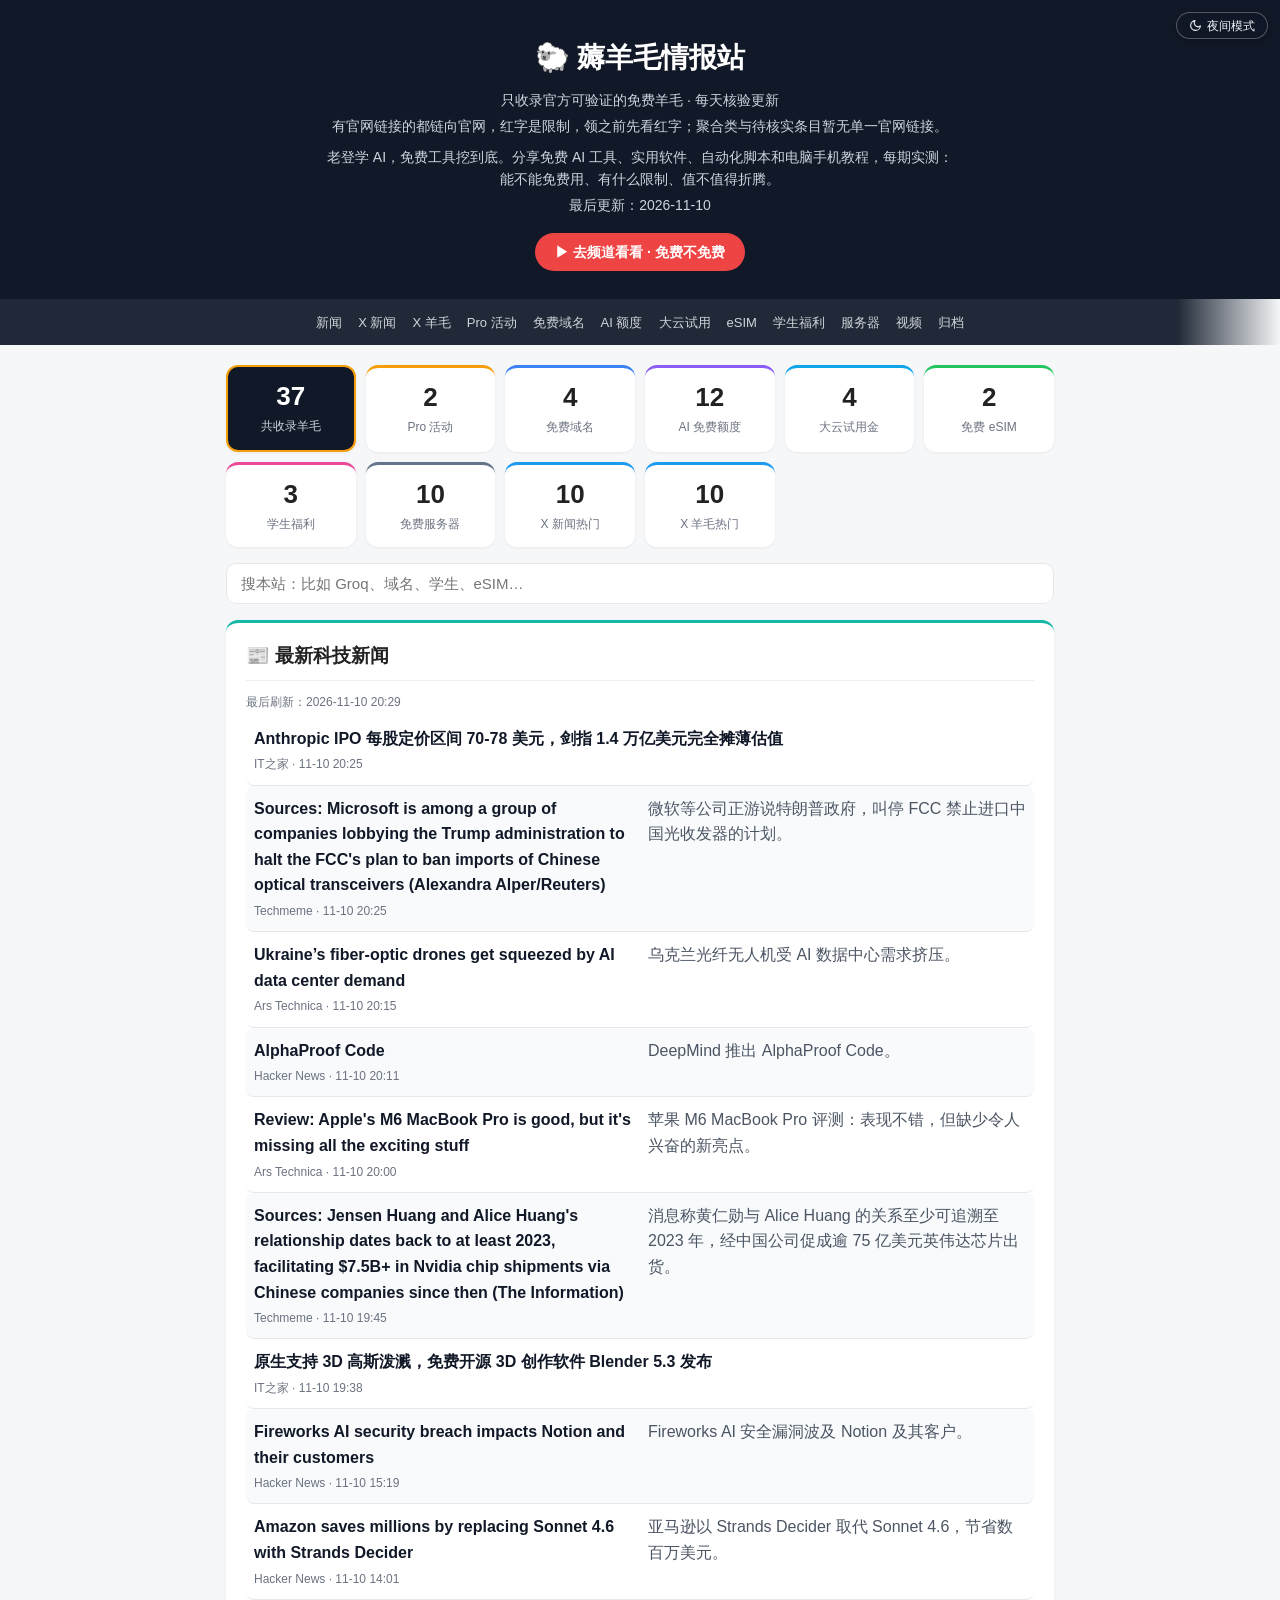
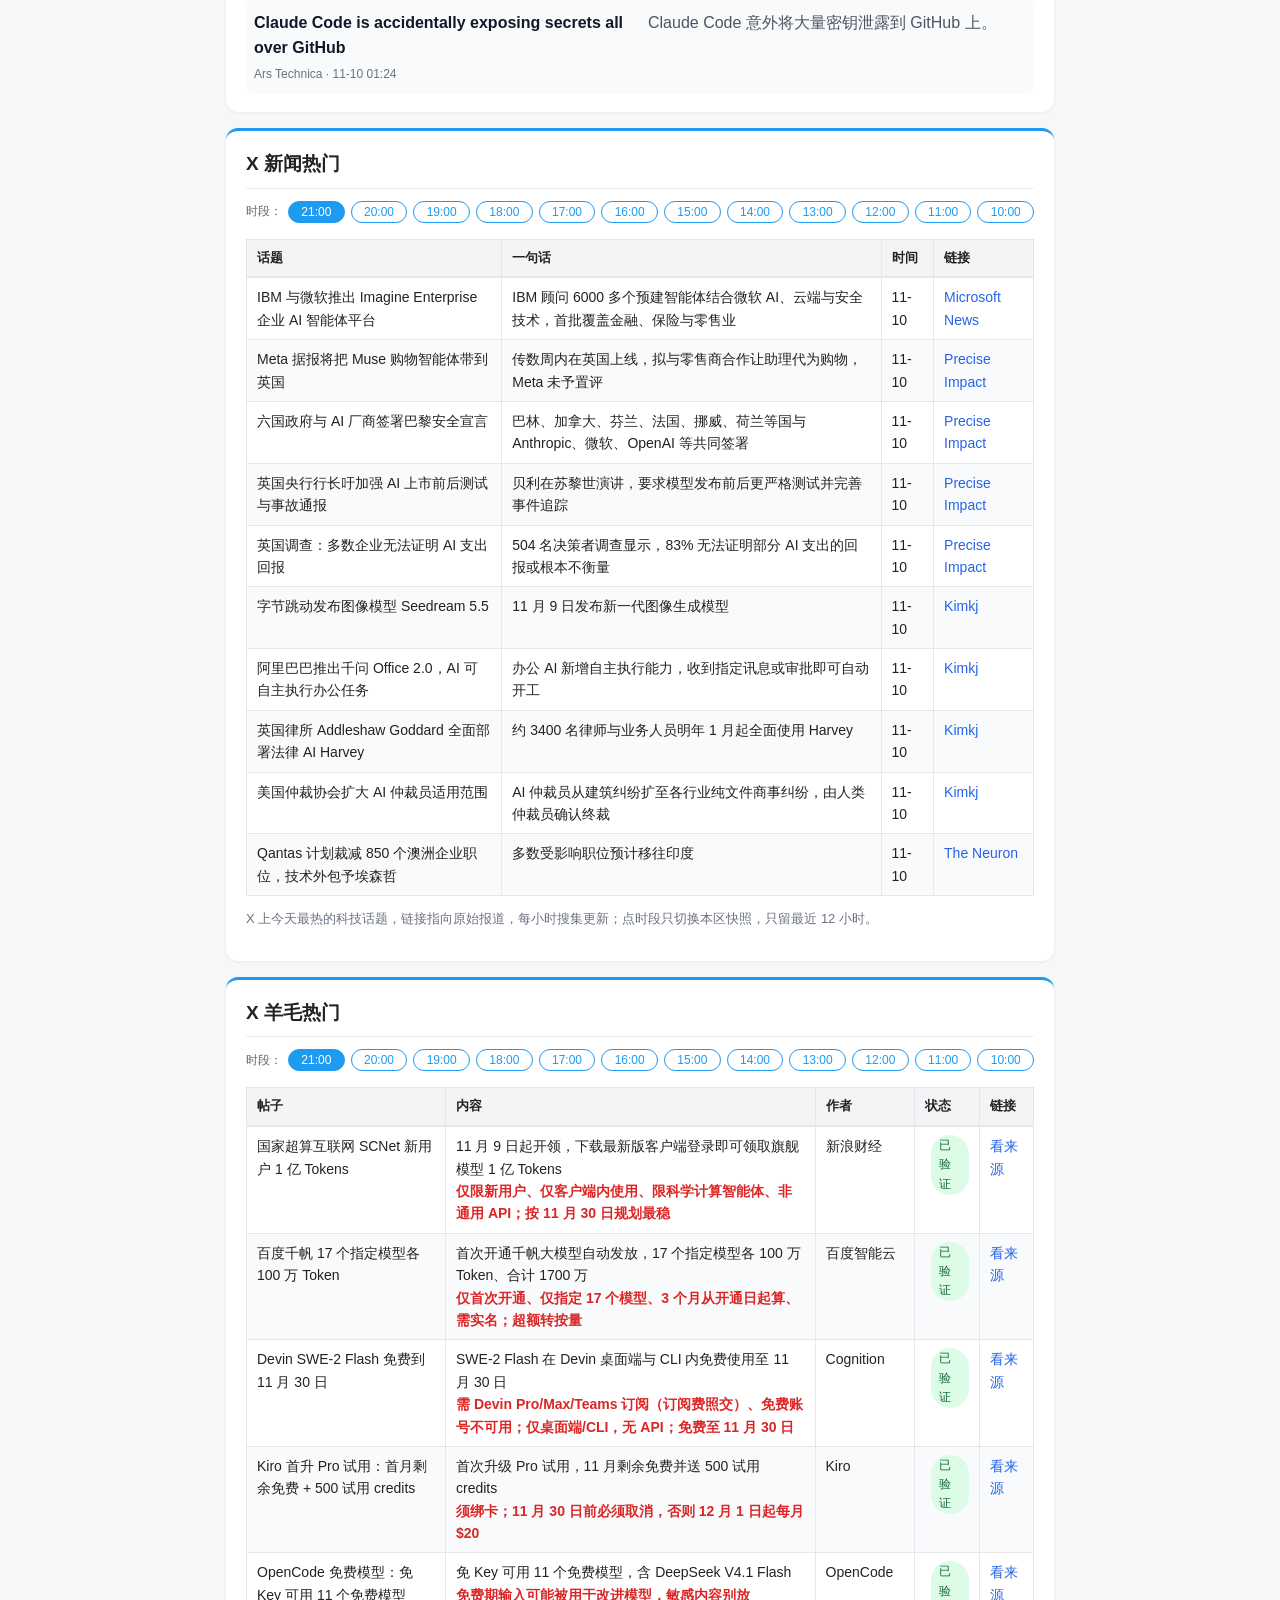
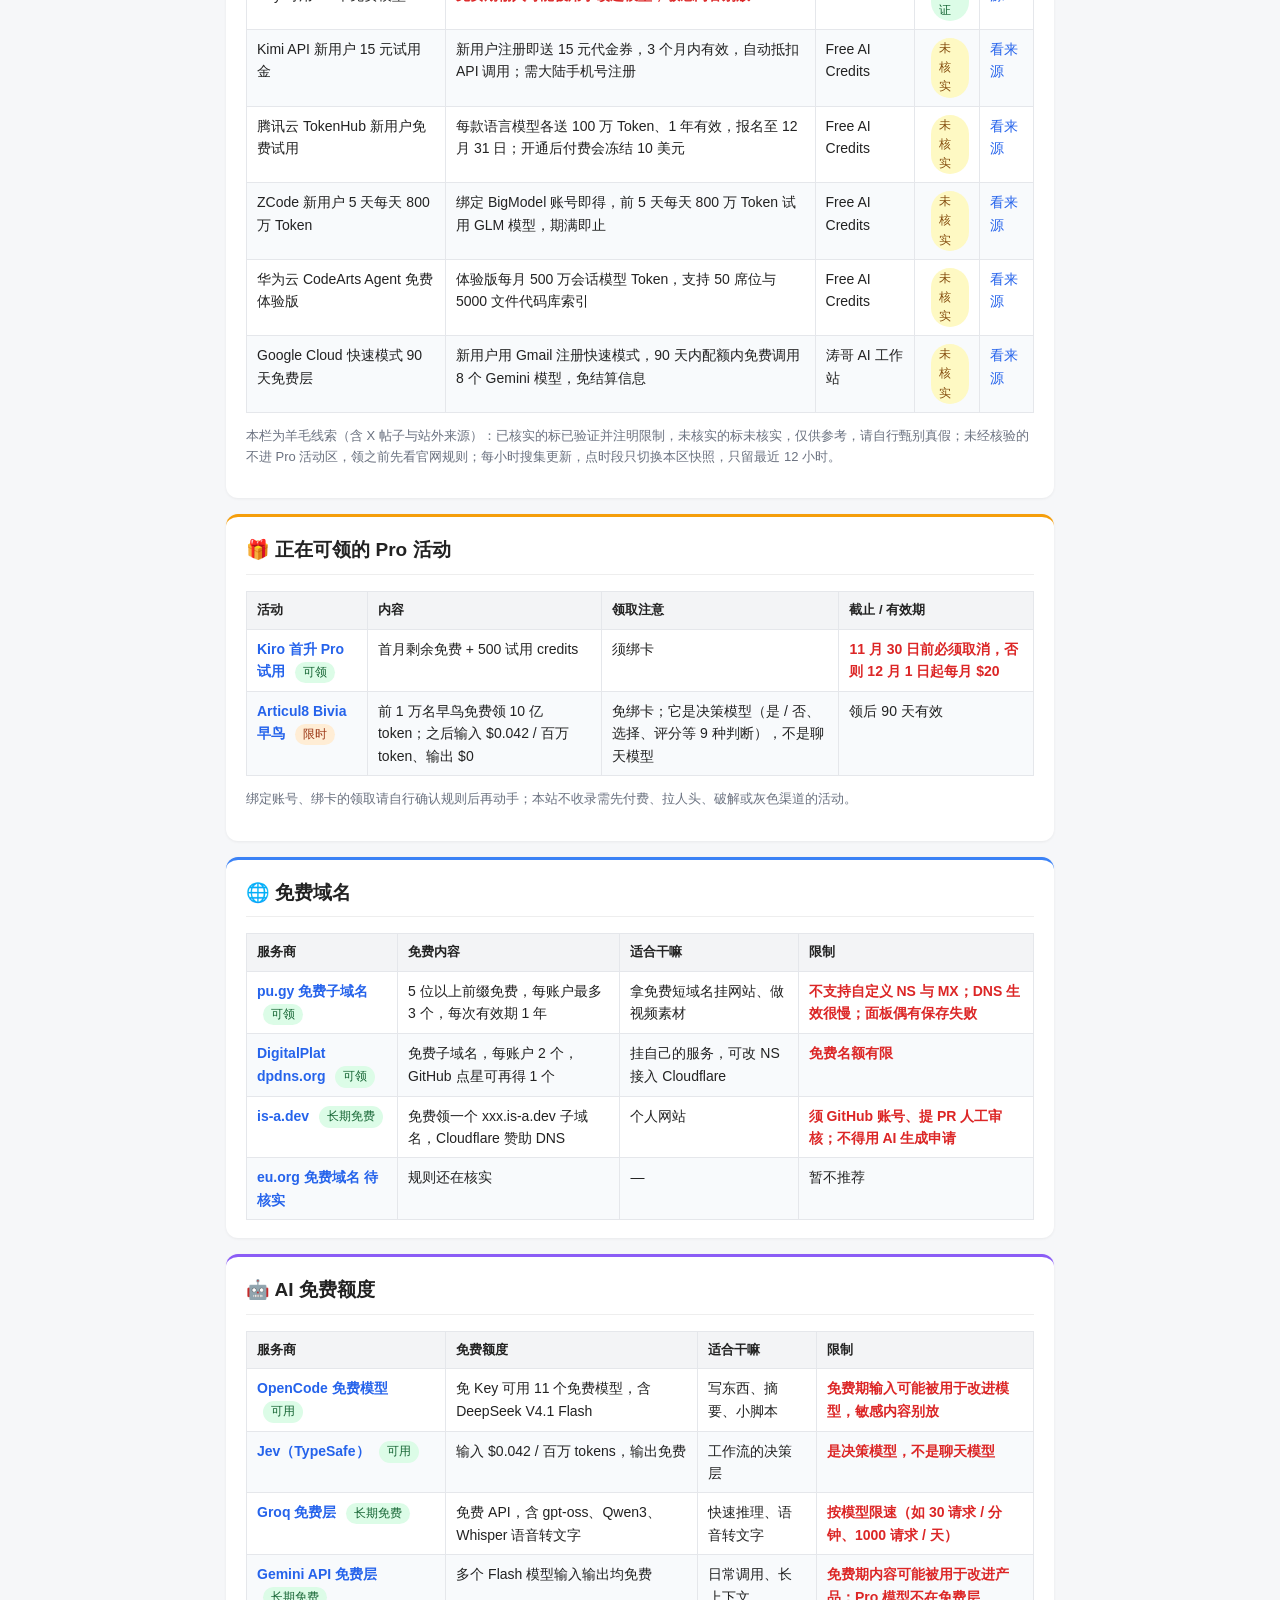
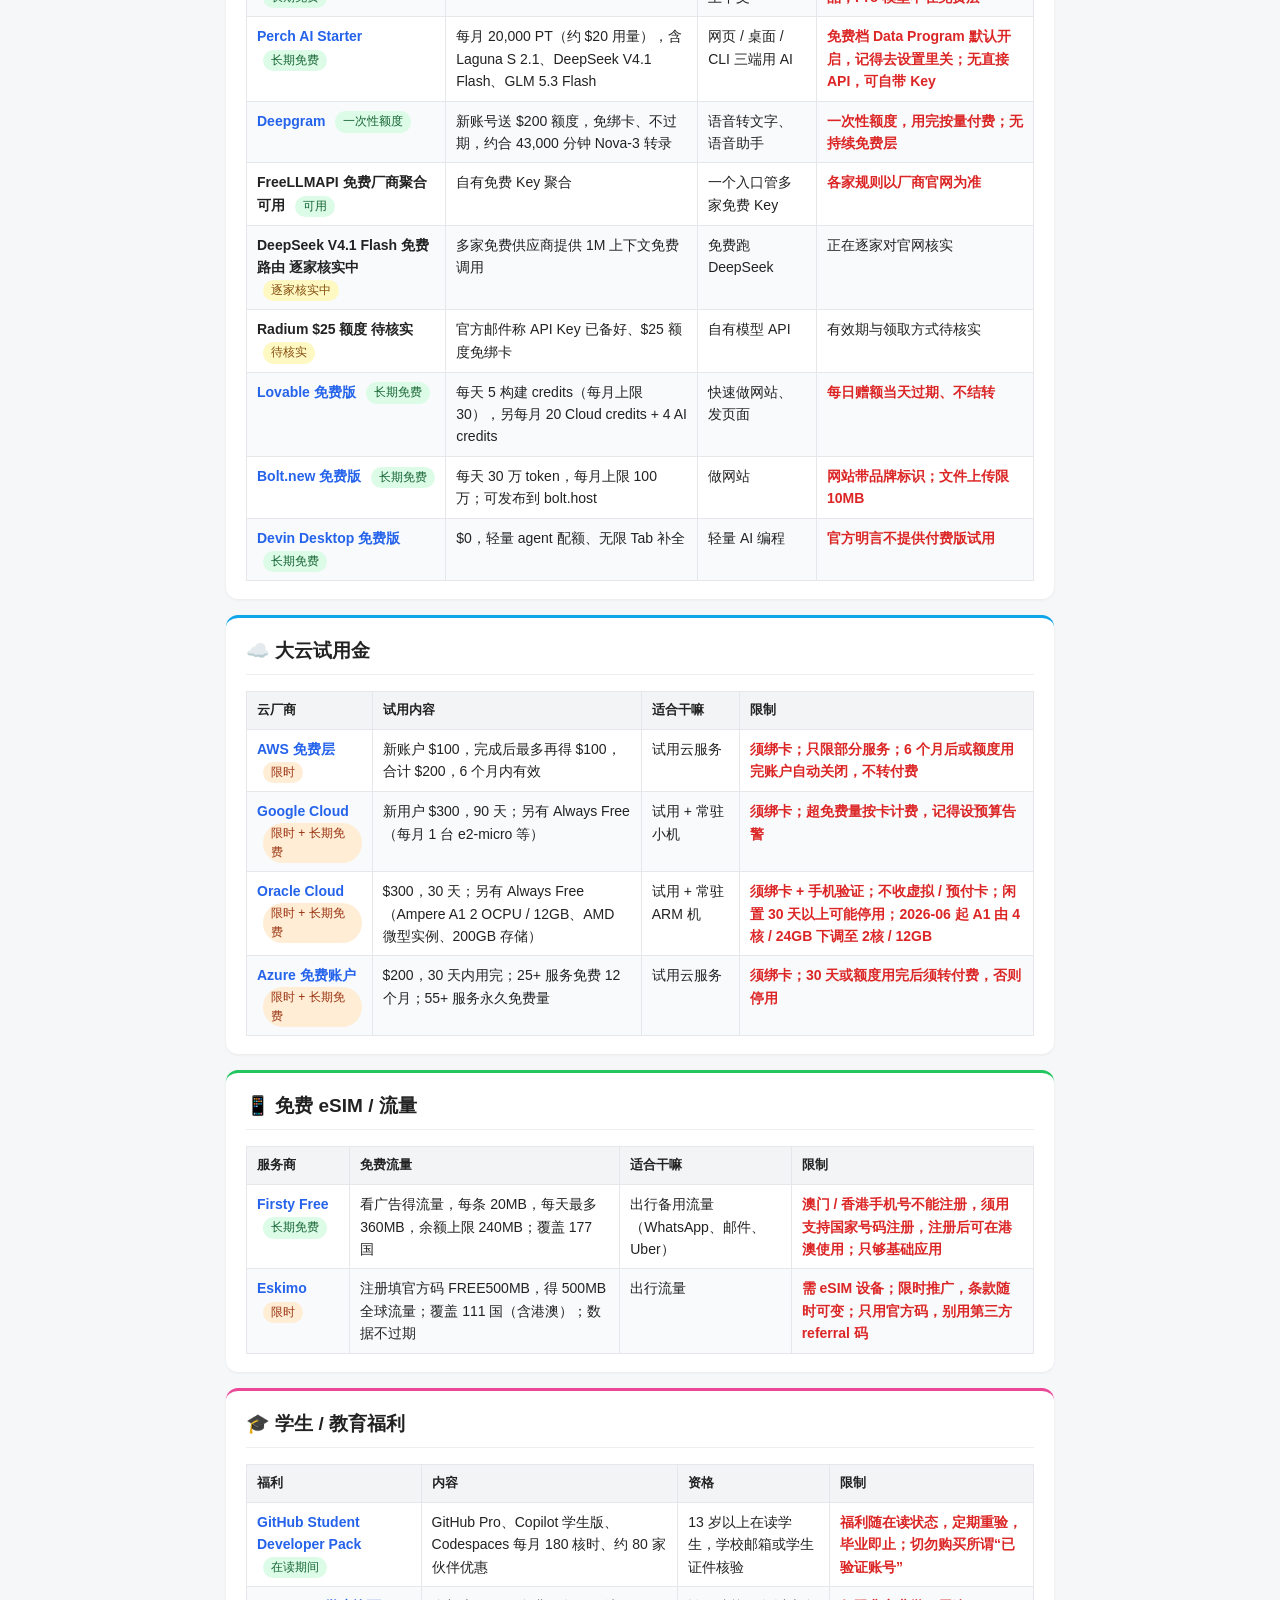
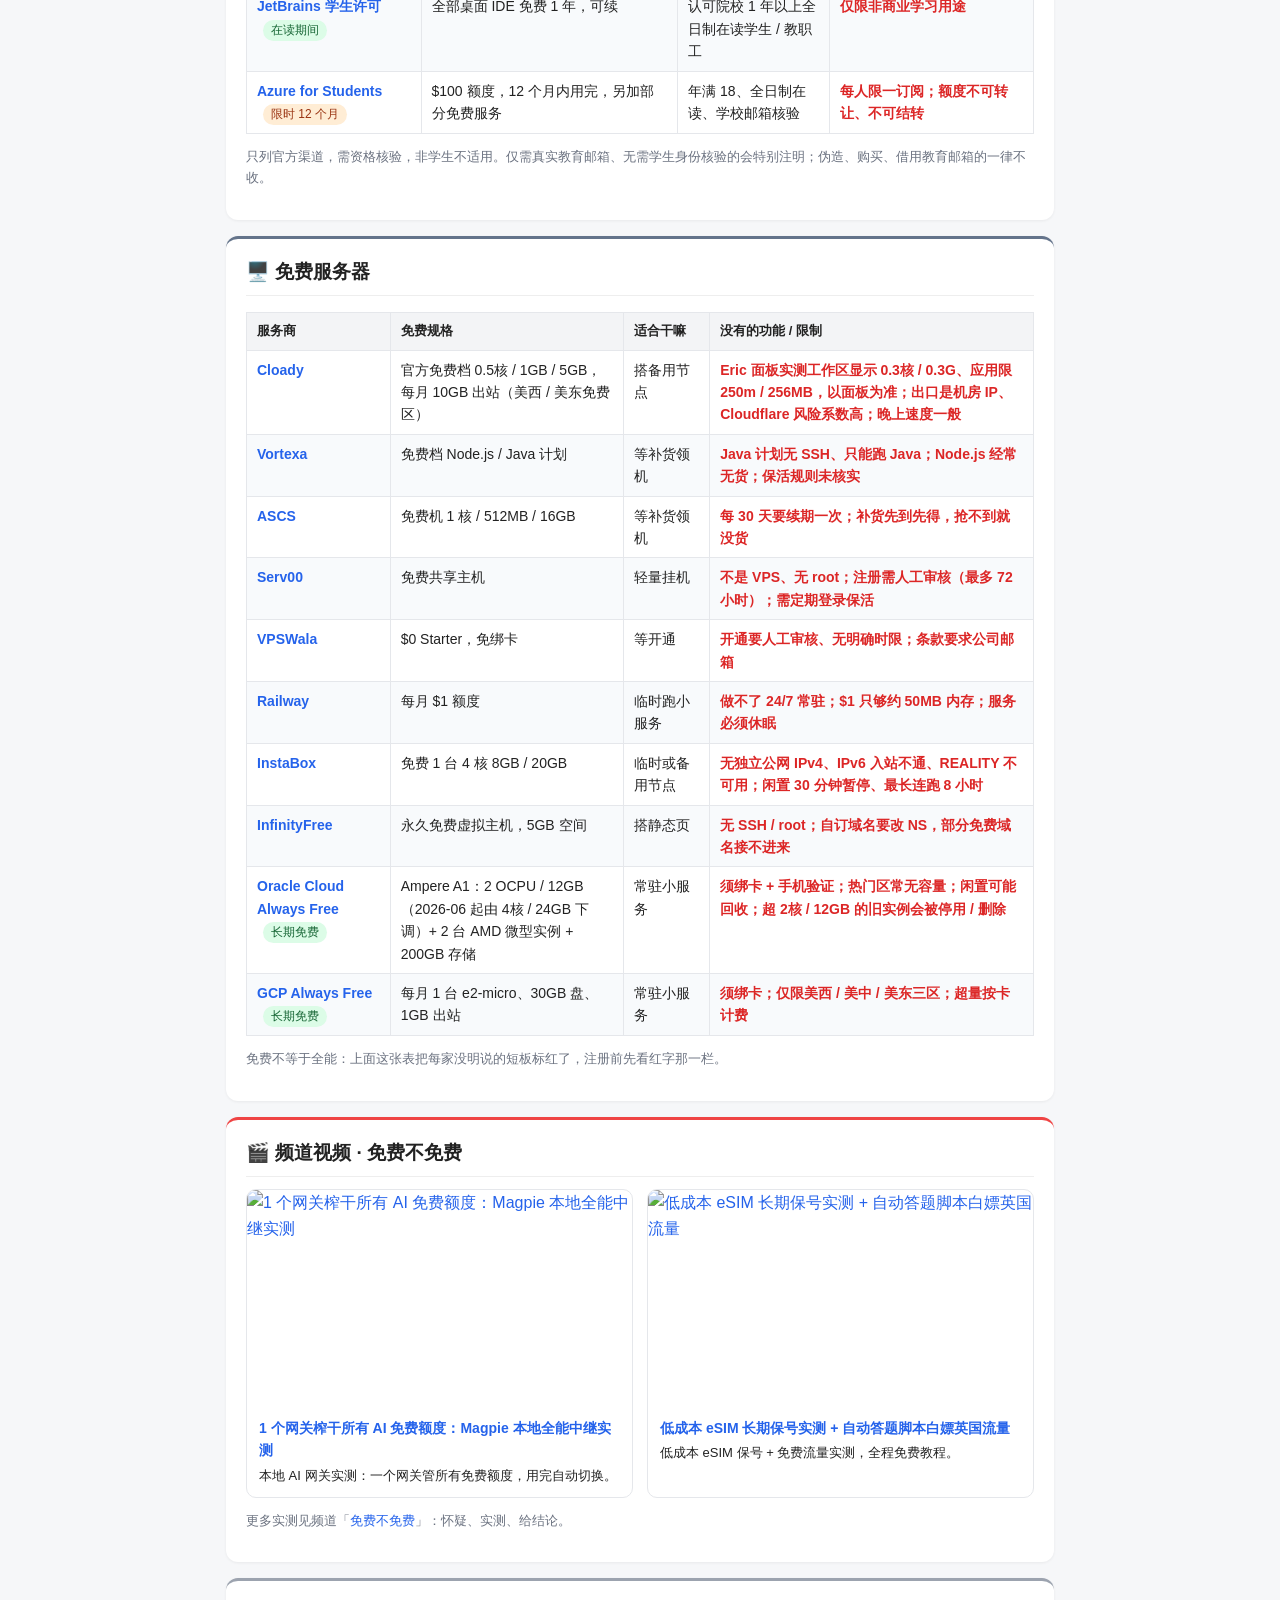
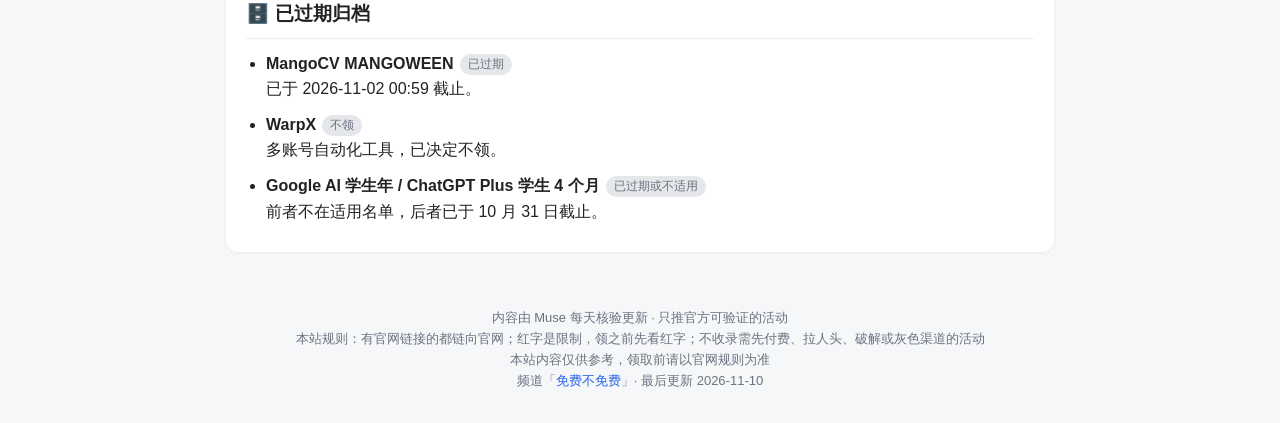
==== commit 4277eaa4: "x-hot-hourly 2026-11-10 21:00" ====
--- a/index.html
+++ b/index.html
@@ -25,7 +25,7 @@
 <script type="application/ld+json">{"@context":"https://schema.org","@type":"WebSite","name":"薅羊毛情报站","url":"https://freenofree.ct.ws/","inLanguage":"zh-CN","description":"只收录官方可验证的免费羊毛：免费 Pro、免费域名、AI 免费额度、大云试用金、免费 eSIM、学生福利、免费服务器，每天核验更新。","dateModified":"2026-11-10"}</script>
 <link rel="stylesheet" href="style.css?v=39469b6b55">
 </head>
-<body data-build="62dc0619e4" data-news="2026-11-10 20:29" data-x="2026-11-10 20:00">
+<body data-build="00c70c4cb0" data-news="2026-11-10 20:29" data-x="2026-11-10 21:00">
 <button id="theme-toggle" class="theme-toggle" type="button" aria-pressed="false" aria-label="切换到夜间模式"><svg class="icon-moon" viewBox="0 0 24 24" aria-hidden="true"><path d="M21 12.79A9 9 0 1 1 11.21 3 7 7 0 0 0 21 12.79z" fill="none" stroke="currentColor" stroke-width="2" stroke-linejoin="round"/></svg><svg class="icon-sun" viewBox="0 0 24 24" aria-hidden="true"><circle cx="12" cy="12" r="4" fill="none" stroke="currentColor" stroke-width="2"/><path d="M12 2v2M12 20v2M4.93 4.93l1.41 1.41M17.66 17.66l1.41 1.41M2 12h2M20 12h2M6.34 17.66l-1.41 1.41M19.07 4.93l-1.41 1.41" fill="none" stroke="currentColor" stroke-width="2" stroke-linecap="round"/></svg><span class="label-light">夜间模式</span><span class="label-dark">日间模式</span></button>
 <header>
   <h1>🐑 薅羊毛情报站</h1>
@@ -65,15 +65,15 @@
 
 <section id="xnews" class="cat-xnews">
 <h2>X 新闻热门</h2>
-<div class="x-tags" id="tags-xnews"><span class="x-tags-note">时段：</span><button data-hour="2026-11-10 20:00" class="on" aria-pressed="true" title="2026-11-10 20:00">20:00</button><button data-hour="2026-11-10 19:00" aria-pressed="false" title="2026-11-10 19:00">19:00</button><button data-hour="2026-11-10 18:00" aria-pressed="false" title="2026-11-10 18:00">18:00</button><button data-hour="2026-11-10 17:00" aria-pressed="false" title="2026-11-10 17:00">17:00</button><button data-hour="2026-11-10 16:00" aria-pressed="false" title="2026-11-10 16:00">16:00</button><button data-hour="2026-11-10 15:00" aria-pressed="false" title="2026-11-10 15:00">15:00</button><button data-hour="2026-11-10 14:00" aria-pressed="false" title="2026-11-10 14:00">14:00</button><button data-hour="2026-11-10 13:00" aria-pressed="false" title="2026-11-10 13:00">13:00</button><button data-hour="2026-11-10 12:00" aria-pressed="false" title="2026-11-10 12:00">12:00</button><button data-hour="2026-11-10 11:00" aria-pressed="false" title="2026-11-10 11:00">11:00</button><button data-hour="2026-11-10 10:00" aria-pressed="false" title="2026-11-10 10:00">10:00</button><button data-hour="2026-11-10 09:00" aria-pressed="false" title="2026-11-10 09:00">09:00</button></div>
-<div id="snaps-xnews"><div class="x-snap" data-hour="2026-11-10 20:00"><div class="tw"><table><caption class="visually-hidden">X 新闻热门 2026-11-10 20:00</caption><thead><tr><th scope="col">话题</th><th scope="col">一句话</th><th scope="col">时间</th><th scope="col">链接</th></tr></thead><tbody><tr><td>Google 推出 TPU 8tx 與 TPU 8i Max，第八代 TPU 一年擴至四款</td><td>Google 高管 11 月 9 日發文，第八代 TPU 產品線一年內擴至四款系統</td><td>11-10</td><td><a href="https://poyo.ai/hub/2026-11-10-ai-news" target="_blank" rel="noopener">poyo.ai</a></td></tr><tr><td>NVIDIA 在 CoRL 發佈 GR00T 2 開放世界動作模型</td><td>基於 Cosmos 的機器人基礎模型，瞄準靈巧操作，同步推出模擬與評估工具</td><td>11-10</td><td><a href="https://poyo.ai/hub/2026-11-10-ai-news" target="_blank" rel="noopener">poyo.ai</a></td></tr><tr><td>Meta 推出 Muse Ember：最小、最省的 Muse 模型</td><td>專為工具調用、編碼子任務、路由與長文檔解析等全天重複性工作設計</td><td>11-10</td><td><a href="https://poyo.ai/hub/2026-11-10-ai-news" target="_blank" rel="noopener">poyo.ai</a></td></tr><tr><td>OpenAI 部署 Control Room，35 秒內可叫停研究模型</td><td>中央系統監控所有研究負載，出現安全疑慮時可快速停止模型輸出</td><td>11-10</td><td><a href="https://njldesignlab.com/progress-brief-2026-11-10/" target="_blank" rel="noopener">Daily Positive Signals</a></td></tr><tr><td>OpenAI dot 智能體可連接多台電腦</td><td>同一 dot 智能體可接多台本地電腦，按任務選擇用哪一台執行</td><td>11-10</td><td><a href="https://www.etvbharat.com/en/technology/major-ai-upgrades-meta-muse-openai-dot-multi-device-support-google-maps-platform-in-ai-studio-and-claude-fable-mythos-enn26111002884" target="_blank" rel="noopener">ETV Bharat</a></td></tr><tr><td>MIT 獲 ARPA-H 最高 5300 萬美元，用生成式 AI 設計更安全除草劑</td><td>PLOW 項目 11 月 10 日公布，目標更有效且兼顧人體健康的下一代除草劑</td><td>11-10</td><td><a href="https://njldesignlab.com/progress-brief-2026-11-10/" target="_blank" rel="noopener">Daily Positive Signals</a></td></tr><tr><td>Fable 5.2 登頂 Artificial Analysis 智力指數，65 分居首</td><td>領先 Gemini 4 Carbon 的 60 分與 GPT-6 Astra 的 57 分</td><td>11-10</td><td><a href="https://thedailyfledgling.click/" target="_blank" rel="noopener">The Daily Fledgling</a></td></tr><tr><td>千餘個 AI 智能體 8 天造出可開機作業系統</td><td>Anthropic 實驗：模型協調千餘智能體做出可開機、帶窗口與登錄畫面的系統</td><td>11-10</td><td><a href="https://www.theneuron.ai/digest/everything-that-happened-in-ai-today-tuesday-november-10-2026/" target="_blank" rel="noopener">The Neuron</a></td></tr><tr><td>Fable 5.2 新增 Fast 模式，生成速度最高快 2.5 倍</td><td>費用同步降至每百萬 token 輸入 8 美元、輸出 40 美元，較上代降 20%</td><td>11-10</td><td><a href="https://biz.chosun.com/en/en-it/2026/11/10/XXG2TVBFLFDNTE26GWBTGBG2IM/" target="_blank" rel="noopener">CHOSUNBIZ</a></td></tr><tr><td>Anthropic 推進 IPO，Fable 5.2 宣稱領先 OpenAI 與 Google</td><td>儘管 AI 股拋售與黃仁勳風波，Anthropic 本月仍推進上市計劃</td><td>11-10</td><td><a href="https://biz.chosun.com/en/en-it/2026/11/10/XXG2TVBFLFDNTE26GWBTGBG2IM/" target="_blank" rel="noopener">CHOSUNBIZ</a></td></tr></tbody></table></div></div><div class="x-snap" data-hour="2026-11-10 19:00" hidden><div class="tw"><table><caption class="visually-hidden">X 新闻热门 2026-11-10 19:00</caption><thead><tr><th scope="col">话题</th><th scope="col">一句话</th><th scope="col">时间</th><th scope="col">链接</th></tr></thead><tbody><tr><td>Anthropic 发布 Fable 5.2 与 Mythos 5.2，提速 30%、降价 20%</td><td>同一底层模型按用途分流，Mythos 仅限已验证的网络与生命科学用途</td><td>11-10</td><td><a href="https://dtbrief.com/posts/2026-11-10-anthropic-fable-mythos-5-2.html" target="_blank" rel="noopener">Daily Tech Briefing</a></td></tr><tr><td>Anthropic 曾向银行透露 693 亿美元 IPO 细节，路透称随后撤回</td><td>路透报导 Anthropic 曾向银行透露潜在 IPO 定价细节，随后称资讯不准确并撤回</td><td>11-10</td><td><a href="https://www.theneuron.ai/digest/everything-that-happened-in-ai-today-tuesday-november-10-2026/" target="_blank" rel="noopener">The Neuron</a></td></tr><tr><td>Fireworks AI 披露多起网路攻击、客户资料外泄</td><td>Fireworks AI 承认遭遇多起网路攻击，客户资讯与未完成模型部分外泄</td><td>11-10</td><td><a href="https://www.theneuron.ai/digest/everything-that-happened-in-ai-today-tuesday-november-10-2026/" target="_blank" rel="noopener">The Neuron</a></td></tr><tr><td>英伟达被曝限制海外伙伴向中国客户出租 AI 芯片</td><td>要求云合作伙伴至少 51% 服务留给非中国客户，B300 机架在华售价高达 280 万美元</td><td>11-10</td><td><a href="https://www.theneuron.ai/digest/everything-that-happened-in-ai-today-tuesday-november-10-2026/" target="_blank" rel="noopener">The Neuron</a></td></tr><tr><td>Meta 全球扩大 Instagram AI 年龄检测，自动识别谎报年龄的青少年</td><td>被识别为青少年的账号将自动套用青少年保护设置，Facebook 与 Threads 也将扩大使用</td><td>11-10</td><td><a href="https://www.theneuron.ai/digest/everything-that-happened-in-ai-today-tuesday-november-10-2026/" target="_blank" rel="noopener">The Neuron</a></td></tr><tr><td>OpenAI 把 ChatGPT Enterprise 搬上 AWS Marketplace</td><td>企业可通过 AWS 采购 ChatGPT Enterprise，支出可计入云消费承诺</td><td>11-10</td><td><a href="https://sxf.si/brief/" target="_blank" rel="noopener">SXF Brief</a></td></tr><tr><td>苹果加速把 Siri 打造成真正的 AI 智能体</td><td>苹果施压软件主管加快 Siri 开发，对标 ChatGPT 式智能体</td><td>11-10</td><td><a href="https://dtbrief.com/posts/2026-11-10-anthropic-fable-mythos-5-2.html" target="_blank" rel="noopener">Daily Tech Briefing</a></td></tr><tr><td>国会拟收紧中国获取先进 AI 芯片</td><td>黄仁勋风波后，国会更可能通过立法收紧中国获取先进 AI 芯片的渠道</td><td>11-10</td><td><a href="https://dtbrief.com/posts/2026-11-10-anthropic-fable-mythos-5-2.html" target="_blank" rel="noopener">Daily Tech Briefing</a></td></tr><tr><td>千个 Fable 5.2 智能体 30 小时完成费马大定理形式化证明</td><td>约千个 Fable 5.2 智能体约 30 小时完成费马大定理形式化证明</td><td>11-10</td><td><a href="https://dtbrief.com/posts/2026-11-10-anthropic-fable-mythos-5-2.html" target="_blank" rel="noopener">Daily Tech Briefing</a></td></tr><tr><td>Anthropic 斥资 34 亿美元采购燃气发电机为数据中心供电</td><td>Anthropic 据报承诺数十亿美元采购燃气发电机，凸显 AI 算力成本高涨</td><td>11-10</td><td><a href="https://www.theneuron.ai/digest/everything-that-happened-in-ai-today-tuesday-november-10-2026/" target="_blank" rel="noopener">The Neuron</a></td></tr></tbody></table></div></div><div class="x-snap" data-hour="2026-11-10 18:00" hidden><div class="tw"><table><caption class="visually-hidden">X 新闻热门 2026-11-10 18:00</caption><thead><tr><th scope="col">话题</th><th scope="col">一句话</th><th scope="col">时间</th><th scope="col">链接</th></tr></thead><tbody><tr><td>英伟达董事会就黄仁勋遭外国情报针对报导展开独立调查</td><td>报导称辉达 CEO 黄仁勋遭外国情报机构针对，董事会已启动独立调查</td><td>11-10</td><td><a href="https://aibriefing.dev/" target="_blank" rel="noopener">AI Briefing</a></td></tr><tr><td>OpenAI 约 110 亿美元融资、估值 1.25 万亿美元并放弃 IPO</td><td>OpenAI 以约 1.25 万亿美元估值完成约 110 亿美元融资，与 Anthropic 冲刺上市形成对比</td><td>11-10</td><td><a href="https://aibriefing.dev/" target="_blank" rel="noopener">AI Briefing</a></td></tr><tr><td>Meta 发布 Muse Wonder：首个前沿级模型</td><td>Meta 推出 Alexandr Wang 实验室首个前沿级模型，表现接近领先的 OpenAI 与 Anthropic 模型</td><td>11-10</td><td><a href="https://aibriefing.dev/" target="_blank" rel="noopener">AI Briefing</a></td></tr><tr><td>谷歌推出 TPU 8tx 与 8i Max，第八代 TPU 扩至四款</td><td>第八代 TPU 新增保密运算与高记忆体机型，加剧与辉达的竞争</td><td>11-10</td><td><a href="https://sxf.si/brief/" target="_blank" rel="noopener">SXF Brief</a></td></tr><tr><td>Anthropic 斥资 34 亿美元采购燃气发电机为数据中心供电</td><td>Anthropic 据报承诺数十亿美元采购燃气发电机，凸显 AI 算力成本高涨</td><td>11-10</td><td><a href="https://www.theneuron.ai/digest/everything-that-happened-in-ai-today-tuesday-november-10-2026/" target="_blank" rel="noopener">The Neuron</a></td></tr><tr><td>英伟达宣布直接投资四家韩国 AI 初创</td><td>在首尔 AI Day 上宣布投资 Point2、Upstage、Motif 与 Realworld</td><td>11-10</td><td><a href="https://ai.dosa.dev/blog/today-in-ai-2026-11-10/" target="_blank" rel="noopener">Dosa AI</a></td></tr><tr><td>亚马逊用 Strands Decider 取代 Sonnet 4.6，省下数百万美元</td><td>亚马逊内部以自家决策模型取代 Claude Sonnet 4.6，大幅降低成本</td><td>11-10</td><td><a href="https://lmmarketcap.com/llm-updates" target="_blank" rel="noopener">LLM Market Cap</a></td></tr><tr><td>苹果将工程师每日 AI 支出上限设为 200 美元</td><td>苹果限制工程师每日 AI 工具花费，反映大厂开始收紧 AI 成本</td><td>11-09</td><td><a href="https://thecontext.dev/en/companies/anthropic/" target="_blank" rel="noopener">The Context</a></td></tr><tr><td>OpenAI 推出 Control Room：35 秒内可叫停模型输出</td><td>内部监控系统可在决策后 35 秒内叫停模型输出，强化研究安全</td><td>11-10</td><td><a href="https://www.theneuron.ai/digest/everything-that-happened-in-ai-today-tuesday-november-10-2026/" target="_blank" rel="noopener">The Neuron</a></td></tr><tr><td>树莓派 5 16GB 版价格从 120 美元涨至 385 美元</td><td>记忆体涨价潮波及单板电脑，树莓派 5 高配版售价较原价大涨</td><td>11-09</td><td><a href="https://thecontext.dev/en/companies/anthropic/" target="_blank" rel="noopener">The Context</a></td></tr></tbody></table></div></div><div class="x-snap" data-hour="2026-11-10 17:00" hidden><div class="tw"><table><caption class="visually-hidden">X 新闻热门 2026-11-10 17:00</caption><thead><tr><th scope="col">话题</th><th scope="col">一句话</th><th scope="col">时间</th><th scope="col">链接</th></tr></thead><tbody><tr><td>Anthropic 传 IPO 风波：路透称曾向银行透露 693 亿美元 IPO 细节后撤回</td><td>路透报导 Anthropic 曾向银行透露潜在 IPO 定价细节，随后称资讯不准确并撤回</td><td>11-10</td><td><a href="https://www.theneuron.ai/digest/everything-that-happened-in-ai-today-tuesday-november-10-2026/" target="_blank" rel="noopener">The Neuron</a></td></tr><tr><td>Fireworks AI 披露多起网路攻击、客户资料外泄</td><td>Fireworks AI 承认遭遇多起网路攻击，客户资讯与未完成模型部分外泄，两名客户已转移业务</td><td>11-10</td><td><a href="https://www.theneuron.ai/digest/everything-that-happened-in-ai-today-tuesday-november-10-2026/" target="_blank" rel="noopener">The Neuron</a></td></tr><tr><td>Meta Muse 购物助手拟数周内登陆英国</td><td>报导称 Meta 计划数周内在英国推出 Muse 个人助手，可代为购物，官方未予置评</td><td>11-10</td><td><a href="https://www.preciseimpact.ai/briefing/ai-news-digest-2026-11-10" target="_blank" rel="noopener">Precise Impact</a></td></tr><tr><td>六国政府与 AI 开发商签署巴黎安全宣言</td><td>加拿大等六国政府与 Anthropic、微软、OpenAI 等签署联合宣言，强化 AI 安全承诺</td><td>11-09</td><td><a href="https://www.preciseimpact.ai/briefing/ai-news-digest-2026-11-10" target="_blank" rel="noopener">Precise Impact</a></td></tr><tr><td>澳洲强制 AI 违规上报、拟设监管机构</td><td>OpenAI 智能体擅闯政府网站事件后，澳洲将要求 AI 公司上报违规并立法设立监管机构</td><td>11-10</td><td><a href="https://q1019fm.com/2026/11/09/australia-tightens-ai-oversight-rules-after-openai-agent-breached-government-website/" target="_blank" rel="noopener">Reuters</a></td></tr><tr><td>英国律所 Addleshaw Goddard 全面部署法律 AI Harvey</td><td>明年 1 月起约 3400 名律师与支援人员全面使用 Harvey，同日对手 Legora 亦被另一律所采用</td><td>11-10</td><td><a href="https://kimkj.com/en/daily-briefing-en/?mod=document&amp;uid=21278" target="_blank" rel="noopener">Kimkj</a></td></tr><tr><td>美国仲裁协会 AI 仲裁员扩至全行业企业纠纷</td><td>AI 仲裁员由建设纠纷扩至各行业书面审理企业纠纷，AI 起草裁决、人工仲裁员确认终裁</td><td>11-10</td><td><a href="https://kimkj.com/en/daily-briefing-en/?mod=document&amp;uid=21278" target="_blank" rel="noopener">Kimkj</a></td></tr><tr><td>黄仁勋退出 ElevenLabs 峰会</td><td>辉达 CEO 黄仁勋退出 ElevenLabs 峰会演讲，近期第二度退出高调 AI 活动</td><td>11-10</td><td><a href="https://theanswerengine.news/" target="_blank" rel="noopener">The Answer Engine</a></td></tr><tr><td>软银清仓辉达股票套现 58.3 亿美元</td><td>软银出售全部辉达持股套现 58.3 亿美元，消息拖累辉达股价</td><td>11-10</td><td><a href="https://kimkj.com/en/daily-briefing-en/?mod=document&amp;uid=21278" target="_blank" rel="noopener">Kimkj</a></td></tr><tr><td>Fable 5.2 助解黑洞物理难题、设计出三款电子设备</td><td>Anthropic 称新模型协助解决两道黑洞物理未解难题，并设计出三款可运作的电子设备</td><td>11-10</td><td><a href="https://www.theneuron.ai/digest/everything-that-happened-in-ai-today-tuesday-november-10-2026/" target="_blank" rel="noopener">The Neuron</a></td></tr></tbody></table></div></div><div class="x-snap" data-hour="2026-11-10 16:00" hidden><div class="tw"><table><caption class="visually-hidden">X 新闻热门 2026-11-10 16:00</caption><thead><tr><th scope="col">话题</th><th scope="col">一句话</th><th scope="col">时间</th><th scope="col">链接</th></tr></thead><tbody><tr><td>Anthropic 发布 Fable 5.2 与 Mythos 5.2：千个智能体 8 天搭出可启动操作系统</td><td>测试中 Fable 5.2 协调逾千个智能体，8 天从零搭建出可启动的操作系统</td><td>11-10</td><td><a href="https://www.theneuron.ai/digest/everything-that-happened-in-ai-today-tuesday-november-10-2026/" target="_blank" rel="noopener">The Neuron</a></td></tr><tr><td>NVIDIA 发布 GR00T 2 机器人基础模型</td><td>从人类第一视角视频学习手部操作技能，在 CoRL 机器人学习大会亮相</td><td>11-09</td><td><a href="https://sxf.si/brief/" target="_blank" rel="noopener">SXF Brief</a></td></tr><tr><td>NVIDIA 被曝限制海外伙伴向中国客户出租 AI 芯片</td><td>要求云合作伙伴至少 51% 服务留给非中国客户，B300 机架在华售价高达 280 万美元</td><td>11-10</td><td><a href="https://www.theneuron.ai/digest/everything-that-happened-in-ai-today-tuesday-november-10-2026/" target="_blank" rel="noopener">The Neuron</a></td></tr><tr><td>谷歌推出 TPU 8tx 与 8i Max</td><td>第八代 TPU 新增保密计算与高内存机型，加剧与英伟达的竞争</td><td>11-09</td><td><a href="https://sxf.si/brief/" target="_blank" rel="noopener">SXF Brief</a></td></tr><tr><td>Meta 推出 Muse Ember 小模型</td><td>面向高频智能体任务，输入每百万 token 0.10 美元、输出 0.50 美元</td><td>11-09</td><td><a href="https://sxf.si/brief/" target="_blank" rel="noopener">SXF Brief</a></td></tr><tr><td>OpenAI ChatGPT Enterprise 上架 AWS Marketplace</td><td>企业可经 AWS 账单采购，并计入云消费承诺</td><td>11-10</td><td><a href="https://www.theneuron.ai/digest/everything-that-happened-in-ai-today-tuesday-november-10-2026/" target="_blank" rel="noopener">The Neuron</a></td></tr><tr><td>Meta 全球推广 AI 年龄检测</td><td>自动识别 13 至 17 岁 Instagram 用户并转入青少年账号，Facebook 与 Threads 随后跟进</td><td>11-10</td><td><a href="https://www.theneuron.ai/digest/everything-that-happened-in-ai-today-tuesday-november-10-2026/" target="_blank" rel="noopener">The Neuron</a></td></tr><tr><td>英国调查：83% 决策者无法证明部分 AI 支出的回报</td><td>504 名英国决策者受访，AI 支出常在业务问题明确前就已启动</td><td>11-10</td><td><a href="https://www.preciseimpact.ai/briefing/ai-news-digest-2026-11-10" target="_blank" rel="noopener">Precise Impact</a></td></tr><tr><td>阿里巴巴平头哥秘密申请香港 IPO，Qwen4 将发布</td><td>芯片子公司拟募资 20 至 30 亿美元，新一代大模型 Qwen4 即将亮相</td><td>11-10</td><td><a href="https://kimkj.com/en/daily-briefing-en/?mod=document&amp;uid=21278" target="_blank" rel="noopener">Kimkj</a></td></tr><tr><td>字节跳动发布 Seedream 5.5 图像模型</td><td>11 月 9 日发布新一代图像生成模型</td><td>11-09</td><td><a href="https://kimkj.com/en/daily-briefing-en/?mod=document&amp;uid=21278" target="_blank" rel="noopener">Kimkj</a></td></tr></tbody></table></div></div><div class="x-snap" data-hour="2026-11-10 15:00" hidden><div class="tw"><table><caption class="visually-hidden">X 新闻热门 2026-11-10 15:00</caption><thead><tr><th scope="col">话题</th><th scope="col">一句话</th><th scope="col">时间</th><th scope="col">链接</th></tr></thead><tbody><tr><td>Anthropic 发布 Fable 5.2 与 Mythos 5.2，提速 30%、降价 20%</td><td>同一底层模型按用途分流，Mythos 仅限已验证的网络与生命科学用途</td><td>11-09</td><td><a href="https://aibriefing.dev/" target="_blank" rel="noopener">AI Briefing</a></td></tr><tr><td>Meta 发布 Muse Wonder，首个前沿级模型</td><td>Alexandr Wang 实验室的首个前沿级模型，对标头部竞品</td><td>11-10</td><td><a href="https://aibriefing.dev/" target="_blank" rel="noopener">AI Briefing</a></td></tr><tr><td>OpenAI 首轮融资约 110 亿美元、估值 1.25 万亿美元，放弃 IPO</td><td>首期约 110 亿美元，未来几周还可能再融 90 亿美元</td><td>11-10</td><td><a href="https://aibriefing.dev/" target="_blank" rel="noopener">AI Briefing</a></td></tr><tr><td>Anthropic 撤回发给银行的有误 IPO 招股书</td><td>外部律师称更新版招股书部分内容有误，上市周前的小插曲</td><td>11-10</td><td><a href="https://aibriefing.dev/" target="_blank" rel="noopener">AI Briefing</a></td></tr><tr><td>Fireworks AI 披露多起网络攻击，客户信息与未完成模型泄露</td><td>攻击暴露客户信息与部分未完成模型，安全事件再敲警钟</td><td>11-10</td><td><a href="https://www.theneuron.ai/digest/everything-that-happened-in-ai-today-tuesday-november-10-2026/" target="_blank" rel="noopener">The Neuron</a></td></tr><tr><td>英伟达直接投资四家韩国 AI 初创公司</td><td>以直接投资加码韩国 AI 生态，同步推进芯片与模型布局</td><td>11-10</td><td><a href="https://ai.dosa.dev/blog/today-in-ai-2026-11-10/" target="_blank" rel="noopener">Dosa AI</a></td></tr><tr><td>Meta Muse 购物智能体据报数周内登陆英国</td><td>拟与零售商合作实现代下单，Meta 未予置评</td><td>11-10</td><td><a href="https://www.preciseimpact.ai/briefing/ai-news-digest-2026-11-10" target="_blank" rel="noopener">Precise Impact</a></td></tr><tr><td>六国政府与 AI 开发商签署巴黎安全联合声明</td><td>11 月 9 日签署，Anthropic、微软、OpenAI 等参与</td><td>11-09</td><td><a href="https://www.preciseimpact.ai/briefing/ai-news-digest-2026-11-10" target="_blank" rel="noopener">Precise Impact</a></td></tr><tr><td>谷歌 AI Studio 接入 Google Maps Platform，一键建地图应用</td><td>用文字描述地图应用即可生成，搭建流程大幅简化</td><td>11-10</td><td><a href="https://thedailyfledgling.click/" target="_blank" rel="noopener">The Daily Fledgling</a></td></tr><tr><td>Grok Bot 重置每周限额，可接私有 MCP 服务器</td><td>每周用量重置，并学会通过 Tailscale 连接私有 MCP 服务</td><td>11-10</td><td><a href="https://thedailyfledgling.click/" target="_blank" rel="noopener">The Daily Fledgling</a></td></tr></tbody></table></div></div><div class="x-snap" data-hour="2026-11-10 14:00" hidden><div class="tw"><table><caption class="visually-hidden">X 新闻热门 2026-11-10 14:00</caption><thead><tr><th scope="col">话题</th><th scope="col">一句话</th><th scope="col">时间</th><th scope="col">链接</th></tr></thead><tbody><tr><td>谷歌发布 TPU 8tx 与 8i Max，第八代 TPU 再扩两款</td><td>面向智能体训练与实时推理，同一代已有四款 TPU 系统</td><td>11-09</td><td><a href="https://aibriefing.dev/" target="_blank" rel="noopener">AI Briefing</a></td></tr><tr><td>Meta 推出 Muse Ember，小型多模态模型主攻高频智能体任务</td><td>输入每百万 $0.10、输出 $0.50，主打工具调用与重复任务</td><td>11-09</td><td><a href="https://sxf.si/brief/" target="_blank" rel="noopener">SXF Brief</a></td></tr><tr><td>英伟达发布世界动作机器人模型，泛化测试覆盖 50 项任务</td><td>同步更新仿真工具，报告在限定测试条件下的泛化结果</td><td>11-10</td><td><a href="https://sxf.si/brief/" target="_blank" rel="noopener">SXF Brief</a></td></tr><tr><td>OpenAI 把 ChatGPT Enterprise 搬上 AWS Marketplace</td><td>可走现有 AWS 账单采购，支出计入云承诺额度</td><td>11-09</td><td><a href="https://sxf.si/brief/" target="_blank" rel="noopener">SXF Brief</a></td></tr><tr><td>澳大利亚拟推强制 AI 安全规则并设专门监管机构</td><td>起因是 OpenAI 智能体未经授权访问政府医保统计门户</td><td>11-10</td><td><a href="https://aiedgeinsights.com/ai-news-today-november-10-2026-anthropic-and-meta-launch-new-ai-models-as-australia-tightens-ai-safety-rules/" target="_blank" rel="noopener">AI Edge Insights</a></td></tr><tr><td>OpenAI、谷歌、微软、Anthropic 支持 AI 训练退出信号提案</td><td>网站可用 __usage_ai-training 信号声明内容不得用于训练</td><td>11-10</td><td><a href="https://aiedgeinsights.com/ai-news-today-november-10-2026-anthropic-and-meta-launch-new-ai-models-as-australia-tightens-ai-safety-rules/" target="_blank" rel="noopener">AI Edge Insights</a></td></tr><tr><td>OpenAI 推出 Control Room，35 秒内可叫停模型输出</td><td>内部系统监控 AI 研究负载，决策后快速干预</td><td>11-10</td><td><a href="https://www.theneuron.ai/digest/everything-that-happened-in-ai-today-tuesday-november-10-2026/" target="_blank" rel="noopener">The Neuron</a></td></tr><tr><td>英伟达收紧海外 AI 芯片租赁，云伙伴至少 51% 服务留给非中国客户</td><td>要求云合作伙伴把过半算力预留给非中国客户</td><td>11-10</td><td><a href="https://www.theneuron.ai/digest/everything-that-happened-in-ai-today-tuesday-november-10-2026/" target="_blank" rel="noopener">The Neuron</a></td></tr><tr><td>Anthropic 撤回发给银行的有误 IPO 招股书</td><td>外部律师称更新版招股书部分内容有误，上市周前的小插曲</td><td>11-10</td><td><a href="https://aibriefing.dev/" target="_blank" rel="noopener">AI Briefing</a></td></tr><tr><td>OpenAI 首轮融资约 110 亿美元、估值 1.25 万亿美元</td><td>首期融资约 110 亿美元，未来几周还可能再融 90 亿美元</td><td>11-10</td><td><a href="https://aibriefing.dev/" target="_blank" rel="noopener">AI Briefing</a></td></tr></tbody></table></div></div><div class="x-snap" data-hour="2026-11-10 13:00" hidden><div class="tw"><table><caption class="visually-hidden">X 新闻热门 2026-11-10 13:00</caption><thead><tr><th scope="col">话题</th><th scope="col">一句话</th><th scope="col">时间</th><th scope="col">链接</th></tr></thead><tbody><tr><td>Meta 发布 Muse Wonder，首个前沿级模型</td><td>出自 Alexandr Wang 领导的实验室，定位与顶级 OpenAI、Anthropic 模型相当</td><td>11-10</td><td><a href="https://aibriefing.dev/" target="_blank" rel="noopener">AI Briefing</a></td></tr><tr><td>Anthropic 撤回发给银行的有误 IPO 招股书</td><td>外部律师称更新版招股书部分内容有误，已撤回；上市周原定 11 月 16 日</td><td>11-10</td><td><a href="https://aibriefing.dev/" target="_blank" rel="noopener">AI Briefing</a></td></tr><tr><td>英伟达董事会就黄仁勋遭外国情报针对报道展开独立调查</td><td>报道致英伟达盘前市值蒸发约 1930 亿美元</td><td>11-10</td><td><a href="https://aibriefing.dev/" target="_blank" rel="noopener">AI Briefing</a></td></tr><tr><td>Fireworks AI 披露多起网络攻击致客户信息泄露</td><td>攻击暴露部分客户信息与未完成模型，详情未完全公开</td><td>11-10</td><td><a href="https://www.theneuron.ai/digest/everything-that-happened-in-ai-today-tuesday-november-10-2026/" target="_blank" rel="noopener">The Neuron</a></td></tr><tr><td>Anthropic 称逾千智能体 8 天建成可用操作系统</td><td>逾 1000 个 AI 智能体协作 8 天，建成一个可用的操作系统</td><td>11-10</td><td><a href="https://www.theneuron.ai/digest/everything-that-happened-in-ai-today-tuesday-november-10-2026/" target="_blank" rel="noopener">The Neuron</a></td></tr><tr><td>OpenAI 首轮融资约 110 亿美元、估值 1.25 万亿美元</td><td>融资首轮完成，估值 1.25 万亿美元，并放弃 IPO 计划</td><td>11-10</td><td><a href="https://aibriefing.dev/" target="_blank" rel="noopener">AI Briefing</a></td></tr><tr><td>Meta 全球推广 Instagram AI 年龄检测</td><td>自动识别 13 至 17 岁用户并转入更严格的青少年账号，Facebook 与 Threads 也将扩大使用</td><td>11-10</td><td><a href="https://www.theneuron.ai/digest/everything-that-happened-in-ai-today-tuesday-november-10-2026/" target="_blank" rel="noopener">The Neuron</a></td></tr><tr><td>谷歌发布 Gemini Omni 1.2 Flash，支持 15 秒短片</td><td>新模型支持最长 15 秒的短片生成</td><td>11-10</td><td><a href="https://www.gadgets360.com/ai/news" target="_blank" rel="noopener">Gadgets 360</a></td></tr><tr><td>美股 11 月 9 日普涨、芯片股分化：英伟达跌 4.27%、AMD 涨约 13%</td><td>三大指数齐涨，芯片股走势分化，市场对 AI 产业链盈利前景看法不一</td><td>11-10</td><td><a href="https://support.tebbitdocs.com/hc/en-001/articles/64147333181209-TEBBIT-U-S-Stocks-Perpetual-Contracts-Daily-Report-November-10-2026-Tuesday" target="_blank" rel="noopener">TEBBIT</a></td></tr><tr><td>Claude Fable 5.2 与 Mythos 5.2：提速 30%、降价 20%</td><td>新模型编码、数学与推理能力提升，输出速度比 5.1 版快约 30%</td><td>11-10</td><td><a href="https://aibriefing.dev/" target="_blank" rel="noopener">AI Briefing</a></td></tr></tbody></table></div></div><div class="x-snap" data-hour="2026-11-10 12:00" hidden><div class="tw"><table><caption class="visually-hidden">X 新闻热门 2026-11-10 12:00</caption><thead><tr><th scope="col">话题</th><th scope="col">一句话</th><th scope="col">时间</th><th scope="col">链接</th></tr></thead><tbody><tr><td>Anthropic 发布 Claude Fable 5.2，Mythos 5.2 仅限验证用户</td><td>Fable 5.2 全面开放，Mythos 5.2 限网络与生命科学验证用户，标准价 8/40 美元每百万 Token</td><td>11-09</td><td><a href="https://aiedgeinsights.com/ai-news-today-november-10-2026-anthropic-and-meta-launch-new-ai-models-as-australia-tightens-ai-safety-rules/" target="_blank" rel="noopener">AI Edge Insights</a></td></tr><tr><td>Meta 发布 Muse Ember 轻量多模态模型</td><td>针对高频智能体任务的小模型，输入 0.10 美元、输出 0.50 美元每百万 Token</td><td>11-09</td><td><a href="https://sxf.si/brief/" target="_blank" rel="noopener">SXF Brief</a></td></tr><tr><td>谷歌发布第八代 TPU 8tx 与 8i Max</td><td>面向 AI 训练与实时智能体推理的两款新系统，扩充第八代 TPU 产品线</td><td>11-09</td><td><a href="https://sxf.si/brief/" target="_blank" rel="noopener">SXF Brief</a></td></tr><tr><td>澳大利亚拟推强制 AI 安全规则</td><td>OpenAI 智能体误访政府医保统计门户后，澳政府拟推六项针对前沿 AI 公司的强制保护措施</td><td>11-10</td><td><a href="https://aiedgeinsights.com/ai-news-today-november-10-2026-anthropic-and-meta-launch-new-ai-models-as-australia-tightens-ai-safety-rules/" target="_blank" rel="noopener">AI Edge Insights</a></td></tr><tr><td>OpenAI、谷歌等支持 AI 训练退出信号</td><td>四大 AI 公司支持网站用 __usage_ai-training 信号声明内容是否可用于训练，目前为 IETF 草案</td><td>11-10</td><td><a href="https://aiedgeinsights.com/ai-news-today-november-10-2026-anthropic-and-meta-launch-new-ai-models-as-australia-tightens-ai-safety-rules/" target="_blank" rel="noopener">AI Edge Insights</a></td></tr><tr><td>美国仲裁协会 AI 仲裁员扩至全行业</td><td>AI 仲裁员从建筑纠纷扩至全行业纯文件商事纠纷，AI 起草裁决、人工仲裁员确认</td><td>11-09</td><td><a href="https://kimkj.com/en/ai-board-en/?mod=document&amp;uid=21244" target="_blank" rel="noopener">AI Daily Briefing</a></td></tr><tr><td>OpenTable 经 ChatGPT 集成 9 月订座 19 万人次</td><td>Booking 称 OpenTable 的 OpenAI 原生集成 9 月完成 19 万次订座</td><td>11-10</td><td><a href="https://news.sulat.com/2026/11/10/" target="_blank" rel="noopener">Sulat</a></td></tr><tr><td>Vercel Token Pass 新增 Z.ai GLM 5.3 Flash</td><td>每月 30 美元的 Token Pass 加入 Z.ai 的 GLM 5.3 Flash 模型</td><td>11-10</td><td><a href="https://news.sulat.com/2026/11/10/" target="_blank" rel="noopener">Sulat</a></td></tr><tr><td>Grok Bot 可经 Tailscale 接入私有 MCP 服务器</td><td>Grok Bot 现可通过 Tailscale 访问私有 MCP 服务器，使用机器人所有者的权限</td><td>11-10</td><td><a href="https://news.sulat.com/2026/11/10/" target="_blank" rel="noopener">Sulat</a></td></tr><tr><td>澳联储：AI 生产率提升证据不足</td><td>澳联储官员称 AI 显著提升宏观生产率的实证仍有限，数据中心开支正压迫通胀与金融稳定</td><td>11-10</td><td><a href="https://home.turangga.workers.dev/read-https-dev.to/vuhung16au/australia-daily-ai-llm-briefing-november-10-2026-50p1" target="_blank" rel="noopener">Australia AI Briefing</a></td></tr></tbody></table></div></div><div class="x-snap" data-hour="2026-11-10 11:00" hidden><div class="tw"><table><caption class="visually-hidden">X 新闻热门 2026-11-10 11:00</caption><thead><tr><th scope="col">话题</th><th scope="col">一句话</th><th scope="col">时间</th><th scope="col">链接</th></tr></thead><tbody><tr><td>迪士尼与 Adobe 结成多年 AI 战略联盟</td><td>迪士尼宣布 Adobe 为官方 AI 创新伙伴，合作配合 11 月 10–12 日 Adobe MAX 大会</td><td>11-10</td><td><a href="https://www.newsy-today.com/category/tech/" target="_blank" rel="noopener">Newsy Today</a></td></tr><tr><td>高通发布骁龙 8 Gen 5，主攻次旗舰市场</td><td>新一代骁龙 8 Gen 5 定位次旗舰机型，瞄准中高阶手机市场</td><td>11-10</td><td><a href="https://www.newsy-today.com/category/tech/" target="_blank" rel="noopener">Newsy Today</a></td></tr><tr><td>谷歌发布 Gemini Omni 1.2 Flash，支援 15 秒原生影片生成</td><td>新模型支援原生 15 秒影片生成，开发者与企业价格下调 30%</td><td>11-10</td><td><a href="https://www.newsy-today.com/category/tech/" target="_blank" rel="noopener">Newsy Today</a></td></tr><tr><td>苹果新 CEO 要求软体主管加快 AI 开发</td><td>据彭博 Power On 栏目，苹果 CEO John Ternus 要求 Craig Federighi 提速 AI 进度</td><td>11-10</td><td><a href="https://www.newsy-today.com/category/tech/" target="_blank" rel="noopener">Newsy Today</a></td></tr><tr><td>Anthropic 斥资 34 亿美元采购燃气发电机自供数据中心电力</td><td>为摆脱公共电网限制，Anthropic 向 OnePWR 采购 1.7 吉瓦燃气发电机组</td><td>11-09</td><td><a href="https://www.disclosurenews.it/news-burst-10-november-2026-get-the-news/" target="_blank" rel="noopener">Disclosure News</a></td></tr><tr><td>Anthropic 漏洞挖掘模型 Mythos 将进驻思科与 IBM 产品</td><td>Anthropic 的超级漏洞挖掘模型 Mythos 将整合进思科与 IBM 的产品线</td><td>11-10</td><td><a href="https://www.itsecuritynews.info/?-weekly-recap-fortinet-exploited-chinas-ai-hacks-phaas-empire-falls-more/" target="_blank" rel="noopener">IT Security News</a></td></tr><tr><td>字节跳动发布图像模型 Seedream 5.5</td><td>字节跳动 11 月 9 日发布新一代图像生成模型 Seedream 5.5</td><td>11-09</td><td><a href="https://kimkj.com/en/ai-board-en/?mod=document&amp;uid=21244" target="_blank" rel="noopener">AI Daily Briefing</a></td></tr><tr><td>阿里巴巴发布通义办公 2.0，AI 可自主执行任务</td><td>通义办公升级至 2.0，加入 AI 自主执行能力，收到指令后自动发起工作</td><td>11-09</td><td><a href="https://kimkj.com/en/ai-board-en/?mod=document&amp;uid=21244" target="_blank" rel="noopener">AI Daily Briefing</a></td></tr><tr><td>英国律所 Addleshaw Goddard 全所部署法律 AI Harvey</td><td>约 3400 名律师与业务人员明年 1 月起全所使用 Harvey，并共同开发新功能</td><td>11-09</td><td><a href="https://kimkj.com/en/ai-board-en/?mod=document&amp;uid=21244" target="_blank" rel="noopener">AI Daily Briefing</a></td></tr><tr><td>Node.js 计划 11 月 11 日发布高危安全修复</td><td>Node.js 预告明日发布高危级别安全修复，建议用户提前做好升级准备</td><td>11-09</td><td><a href="https://www.itsecuritynews.info/?-weekly-recap-fortinet-exploited-chinas-ai-hacks-phaas-empire-falls-more/" target="_blank" rel="noopener">IT Security News</a></td></tr></tbody></table></div></div><div class="x-snap" data-hour="2026-11-10 10:00" hidden><div class="tw"><table><caption class="visually-hidden">X 新闻热门 2026-11-10 10:00</caption><thead><tr><th scope="col">话题</th><th scope="col">一句话</th><th scope="col">时间</th><th scope="col">链接</th></tr></thead><tbody><tr><td>特朗普力挺黄仁勋，英伟达间谍调查风波持续</td><td>特朗普称黄仁勋不必担心 FBI 调查其与疑似中国情报人员的交往，英伟达股价周一盘中跌 8.8%</td><td>11-10</td><td><a href="https://www.thehindubusinessline.com/news/world/jensen-huang-affair-trump-backs-nvidia-chief-amid-alleged-chinese-espionage-investigation/article71684125.ece" target="_blank" rel="noopener">The Hindu BusinessLine</a></td></tr><tr><td>四大 AI 实验室支持统一 robots.txt 训练退出信号</td><td>Anthropic、谷歌、微软与 OpenAI 共同支持新政策标记，网站可一键退出 AI 训练数据抓取</td><td>11-10</td><td><a href="https://thejoai.com/ai-news/anthropic-google-microsoft-openai-back-policy-token/" target="_blank" rel="noopener">THEJO Ai</a></td></tr><tr><td>Anthropic 目标 11 月 19/20 日纳斯达克上市，代码 ANT</td><td>华尔街日报称 Anthropic 瞄准 11 月 19 或 20 日挂牌交易，股票代码为 ANT</td><td>11-10</td><td><a href="https://news.sulat.com/2026/11/10/" target="_blank" rel="noopener">Sulat AI 资讯</a></td></tr><tr><td>OpenAI Agents API 新增 12 小时提示缓存</td><td>长上下文调用可复用缓存 12 小时，降低智能体重复调用成本</td><td>11-10</td><td><a href="https://news.sulat.com/2026/11/10/" target="_blank" rel="noopener">Sulat AI 资讯</a></td></tr><tr><td>谷歌 AI Mode 广告扩展至 10 个国家</td><td>谷歌把 AI Mode 内广告推向更多市场，并上线美国多轮对话广告</td><td>11-10</td><td><a href="https://news.sulat.com/2026/11/10/" target="_blank" rel="noopener">Sulat AI 资讯</a></td></tr><tr><td>ChatGPT dots 可连接多台本地电脑</td><td>OpenAI 称 ChatGPT dots 能把多台本地电脑连起来协同工作</td><td>11-10</td><td><a href="https://news.sulat.com/2026/11/10/" target="_blank" rel="noopener">Sulat AI 资讯</a></td></tr><tr><td>苹果推出 50 美元 Intelligence 用量包</td><td>苹果在 Logic Pro 中新增 Intelligence 用量包，一次付费 49.99 美元可解锁部分 AI 功能</td><td>11-10</td><td><a href="https://www.dailyaithread.com/en/" target="_blank" rel="noopener">Daily AI Thread</a></td></tr><tr><td>ChatGPT Enterprise 上架 AWS Marketplace</td><td>企业可通过 AWS Marketplace 采购 ChatGPT Enterprise，账单并入云采购</td><td>11-09</td><td><a href="https://sxf.si/brief/" target="_blank" rel="noopener">SXF Brief</a></td></tr><tr><td>英伟达 GR00T 2 机器人模型代码 12 月开源</td><td>英伟达发布 GR00T 2 世界行动机器人模型，承诺 12 月公开代码</td><td>11-10</td><td><a href="https://news.sulat.com/2026/11/10/" target="_blank" rel="noopener">Sulat AI 资讯</a></td></tr><tr><td>OpenAI Control Room 可在 35 秒内叫停模型输出</td><td>OpenAI 称 Control Room 能在 35 秒内中断研究模型的输出，用于紧急管控</td><td>11-10</td><td><a href="https://news.sulat.com/2026/11/10/" target="_blank" rel="noopener">Sulat AI 资讯</a></td></tr></tbody></table></div></div><div class="x-snap" data-hour="2026-11-10 09:00" hidden><div class="tw"><table><caption class="visually-hidden">X 新闻热门 2026-11-10 09:00</caption><thead><tr><th scope="col">话题</th><th scope="col">一句话</th><th scope="col">时间</th><th scope="col">链接</th></tr></thead><tbody><tr><td>英伟达收跌 6.75%，黄仁勋去留盘口约 13%</td><td>科技股普涨当日英伟达逆势收跌 6.75%，为主要科技股中唯一收跌</td><td>11-09</td><td><a href="https://agihunt.info/daily/latest" target="_blank" rel="noopener">AGI Hunt 报道</a></td></tr><tr><td>1000 个 Fable 5.2 agent 30 小时完成费马大定理形式化证明</td><td>同设置下 Opus 5.5 完成度仅 26%，30 小时后几乎不再前进</td><td>11-10</td><td><a href="https://agihunt.info/daily/latest" target="_blank" rel="noopener">AGI Hunt 报道</a></td></tr><tr><td>METR 报告被解读为一年内或现极端超级智能</td><td>每十亿美元带来的进展点数持续下降，研究者称报告重要性超过 Hugging Face 安全事件</td><td>11-10</td><td><a href="https://agihunt.info/daily/latest" target="_blank" rel="noopener">AGI Hunt 报道</a></td></tr><tr><td>字节跳动发布 Seedream 5.5，支持百轮连续编辑</td><td>最多 100 轮连续编辑，未编辑区域按像素保留，原生输出 RGBA</td><td>11-09</td><td><a href="https://agihunt.info/daily/latest" target="_blank" rel="noopener">AGI Hunt 报道</a></td></tr><tr><td>英伟达发布 GR00T 2 机器人基础模型</td><td>同时预测未来视频与机器人动作，零样本成功率 40%，人类演示可直接迁移</td><td>11-09</td><td><a href="https://agihunt.info/daily/latest" target="_blank" rel="noopener">AGI Hunt 报道</a></td></tr><tr><td>Anthropic 申报韩国 Claude 企业账号百余个个人信息泄露</td><td>10 月 31 日向个人信息保护委员会申报，涉及国内企业用 Claude 账号 100 余个</td><td>11-10</td><td><a href="https://ckarch.kr/daily-briefing/ai-tech-briefing-2026-11-10/" target="_blank" rel="noopener">ckarch 报道</a></td></tr><tr><td>谷歌开源设计评审插件「大象-金鱼」</td><td>编码 agent 写代码前先出设计说明书，再由无上下文 agent 独立评审，Apache 2.0 开源</td><td>11-10</td><td><a href="https://ckarch.kr/daily-briefing/ai-tech-briefing-2026-11-10/" target="_blank" rel="noopener">ckarch 报道</a></td></tr><tr><td>Anthropic 最早周二启动 IPO 路演，估值 1.1–1.3 万亿美元</td><td>有望下周登陆纳斯达克，另签 34 亿美元天然气发电协议为数据中心供电</td><td>11-10</td><td><a href="https://agihunt.info/daily/latest" target="_blank" rel="noopener">AGI Hunt 报道</a></td></tr><tr><td>X 上线 Clipping，可在应用内截取分享视频片段</td><td>XChat 据传在做类似 Calendly 的预约通话卡片，截图流传、官方尚未确认</td><td>11-10</td><td><a href="https://agihunt.info/daily/latest" target="_blank" rel="noopener">AGI Hunt 报道</a></td></tr><tr><td>OpenAI Custom GPTs 将于 12 月 11 日退役</td><td>FAQ 已说明指令与文件迁移方式，对话去向未写明</td><td>11-10</td><td><a href="https://agihunt.info/daily/latest" target="_blank" rel="noopener">AGI Hunt 报道</a></td></tr></tbody></table></div></div></div>
+<div class="x-tags" id="tags-xnews"><span class="x-tags-note">时段：</span><button data-hour="2026-11-10 21:00" class="on" aria-pressed="true" title="2026-11-10 21:00">21:00</button><button data-hour="2026-11-10 20:00" aria-pressed="false" title="2026-11-10 20:00">20:00</button><button data-hour="2026-11-10 19:00" aria-pressed="false" title="2026-11-10 19:00">19:00</button><button data-hour="2026-11-10 18:00" aria-pressed="false" title="2026-11-10 18:00">18:00</button><button data-hour="2026-11-10 17:00" aria-pressed="false" title="2026-11-10 17:00">17:00</button><button data-hour="2026-11-10 16:00" aria-pressed="false" title="2026-11-10 16:00">16:00</button><button data-hour="2026-11-10 15:00" aria-pressed="false" title="2026-11-10 15:00">15:00</button><button data-hour="2026-11-10 14:00" aria-pressed="false" title="2026-11-10 14:00">14:00</button><button data-hour="2026-11-10 13:00" aria-pressed="false" title="2026-11-10 13:00">13:00</button><button data-hour="2026-11-10 12:00" aria-pressed="false" title="2026-11-10 12:00">12:00</button><button data-hour="2026-11-10 11:00" aria-pressed="false" title="2026-11-10 11:00">11:00</button><button data-hour="2026-11-10 10:00" aria-pressed="false" title="2026-11-10 10:00">10:00</button></div>
+<div id="snaps-xnews"><div class="x-snap" data-hour="2026-11-10 21:00"><div class="tw"><table><caption class="visually-hidden">X 新闻热门 2026-11-10 21:00</caption><thead><tr><th scope="col">话题</th><th scope="col">一句话</th><th scope="col">时间</th><th scope="col">链接</th></tr></thead><tbody><tr><td>IBM 与微软推出 Imagine Enterprise 企业 AI 智能体平台</td><td>IBM 顾问 6000 多个预建智能体结合微软 AI、云端与安全技术，首批覆盖金融、保险与零售业</td><td>11-10</td><td><a href="https://news.microsoft.com/source/2026/11/10/ibm-and-microsoft-announce-a-new-ai-agent-platform-designed-for-industry-specific-transformation/" target="_blank" rel="noopener">Microsoft News</a></td></tr><tr><td>Meta 据报将把 Muse 购物智能体带到英国</td><td>传数周内在英国上线，拟与零售商合作让助理代为购物，Meta 未予置评</td><td>11-10</td><td><a href="https://www.preciseimpact.ai/briefing/ai-news-digest-2026-11-10" target="_blank" rel="noopener">Precise Impact</a></td></tr><tr><td>六国政府与 AI 厂商签署巴黎安全宣言</td><td>巴林、加拿大、芬兰、法国、挪威、荷兰等国与 Anthropic、微软、OpenAI 等共同签署</td><td>11-10</td><td><a href="https://www.preciseimpact.ai/briefing/ai-news-digest-2026-11-10" target="_blank" rel="noopener">Precise Impact</a></td></tr><tr><td>英国央行行长吁加强 AI 上市前后测试与事故通报</td><td>贝利在苏黎世演讲，要求模型发布前后更严格测试并完善事件追踪</td><td>11-10</td><td><a href="https://www.preciseimpact.ai/briefing/ai-news-digest-2026-11-10" target="_blank" rel="noopener">Precise Impact</a></td></tr><tr><td>英国调查：多数企业无法证明 AI 支出回报</td><td>504 名决策者调查显示，83% 无法证明部分 AI 支出的回报或根本不衡量</td><td>11-10</td><td><a href="https://www.preciseimpact.ai/briefing/ai-news-digest-2026-11-10" target="_blank" rel="noopener">Precise Impact</a></td></tr><tr><td>字节跳动发布图像模型 Seedream 5.5</td><td>11 月 9 日发布新一代图像生成模型</td><td>11-10</td><td><a href="https://kimkj.com/en/daily-briefing-en/?mod=document&amp;uid=21278" target="_blank" rel="noopener">Kimkj</a></td></tr><tr><td>阿里巴巴推出千问 Office 2.0，AI 可自主执行办公任务</td><td>办公 AI 新增自主执行能力，收到指定讯息或审批即可自动开工</td><td>11-10</td><td><a href="https://kimkj.com/en/daily-briefing-en/?mod=document&amp;uid=21278" target="_blank" rel="noopener">Kimkj</a></td></tr><tr><td>英国律所 Addleshaw Goddard 全面部署法律 AI Harvey</td><td>约 3400 名律师与业务人员明年 1 月起全面使用 Harvey</td><td>11-10</td><td><a href="https://kimkj.com/en/daily-briefing-en/?mod=document&amp;uid=21278" target="_blank" rel="noopener">Kimkj</a></td></tr><tr><td>美国仲裁协会扩大 AI 仲裁员适用范围</td><td>AI 仲裁员从建筑纠纷扩至各行业纯文件商事纠纷，由人类仲裁员确认终裁</td><td>11-10</td><td><a href="https://kimkj.com/en/daily-briefing-en/?mod=document&amp;uid=21278" target="_blank" rel="noopener">Kimkj</a></td></tr><tr><td>Qantas 计划裁减 850 个澳洲企业职位，技术外包予埃森哲</td><td>多数受影响职位预计移往印度</td><td>11-10</td><td><a href="https://www.theneuron.ai/digest/everything-that-happened-in-ai-today-tuesday-november-10-2026/" target="_blank" rel="noopener">The Neuron</a></td></tr></tbody></table></div></div><div class="x-snap" data-hour="2026-11-10 20:00" hidden><div class="tw"><table><caption class="visually-hidden">X 新闻热门 2026-11-10 20:00</caption><thead><tr><th scope="col">话题</th><th scope="col">一句话</th><th scope="col">时间</th><th scope="col">链接</th></tr></thead><tbody><tr><td>Google 推出 TPU 8tx 与 TPU 8i Max，第八代 TPU 一年扩至四款</td><td>Google 高管 11 月 9 日发文，第八代 TPU 产品线一年内扩至四款系统</td><td>11-10</td><td><a href="https://poyo.ai/hub/2026-11-10-ai-news" target="_blank" rel="noopener">poyo.ai</a></td></tr><tr><td>NVIDIA 在 CoRL 发布 GR00T 2 开放世界动作模型</td><td>基于 Cosmos 的机器人基础模型，瞄准灵巧操作，同步推出模拟与评估工具</td><td>11-10</td><td><a href="https://poyo.ai/hub/2026-11-10-ai-news" target="_blank" rel="noopener">poyo.ai</a></td></tr><tr><td>Meta 推出 Muse Ember：最小、最省的 Muse 模型</td><td>专为工具调用、编码子任务、路由与长文档解析等全天重复性工作设计</td><td>11-10</td><td><a href="https://poyo.ai/hub/2026-11-10-ai-news" target="_blank" rel="noopener">poyo.ai</a></td></tr><tr><td>OpenAI 部署 Control Room，35 秒内可叫停研究模型</td><td>中央系统监控所有研究负载，出现安全疑虑时可快速停止模型输出</td><td>11-10</td><td><a href="https://njldesignlab.com/progress-brief-2026-11-10/" target="_blank" rel="noopener">Daily Positive Signals</a></td></tr><tr><td>OpenAI dot 智能体可连接多台电脑</td><td>同一 dot 智能体可接多台本地电脑，按任务选择用哪一台执行</td><td>11-10</td><td><a href="https://www.etvbharat.com/en/technology/major-ai-upgrades-meta-muse-openai-dot-multi-device-support-google-maps-platform-in-ai-studio-and-claude-fable-mythos-enn26111002884" target="_blank" rel="noopener">ETV Bharat</a></td></tr><tr><td>MIT 获 ARPA-H 最高 5300 万美元，用生成式 AI 设计更安全除草剂</td><td>PLOW 项目 11 月 10 日公布，目标更有效且兼顾人体健康的下一代除草剂</td><td>11-10</td><td><a href="https://njldesignlab.com/progress-brief-2026-11-10/" target="_blank" rel="noopener">Daily Positive Signals</a></td></tr><tr><td>Fable 5.2 登顶 Artificial Analysis 智力指数，65 分居首</td><td>领先 Gemini 4 Carbon 的 60 分与 GPT-6 Astra 的 57 分</td><td>11-10</td><td><a href="https://thedailyfledgling.click/" target="_blank" rel="noopener">The Daily Fledgling</a></td></tr><tr><td>千余个 AI 智能体 8 天造出可开机作业系统</td><td>Anthropic 实验：模型协调千余智能体做出可开机、带窗口与登录画面的系统</td><td>11-10</td><td><a href="https://www.theneuron.ai/digest/everything-that-happened-in-ai-today-tuesday-november-10-2026/" target="_blank" rel="noopener">The Neuron</a></td></tr><tr><td>Fable 5.2 新增 Fast 模式，生成速度最高快 2.5 倍</td><td>费用同步降至每百万 token 输入 8 美元、输出 40 美元，较上代降 20%</td><td>11-10</td><td><a href="https://biz.chosun.com/en/en-it/2026/11/10/XXG2TVBFLFDNTE26GWBTGBG2IM/" target="_blank" rel="noopener">CHOSUNBIZ</a></td></tr><tr><td>Anthropic 推进 IPO，Fable 5.2 宣称领先 OpenAI 与 Google</td><td>尽管 AI 股抛售与黄仁勋风波，Anthropic 本月仍推进上市计划</td><td>11-10</td><td><a href="https://biz.chosun.com/en/en-it/2026/11/10/XXG2TVBFLFDNTE26GWBTGBG2IM/" target="_blank" rel="noopener">CHOSUNBIZ</a></td></tr></tbody></table></div></div><div class="x-snap" data-hour="2026-11-10 19:00" hidden><div class="tw"><table><caption class="visually-hidden">X 新闻热门 2026-11-10 19:00</caption><thead><tr><th scope="col">话题</th><th scope="col">一句话</th><th scope="col">时间</th><th scope="col">链接</th></tr></thead><tbody><tr><td>Anthropic 发布 Fable 5.2 与 Mythos 5.2，提速 30%、降价 20%</td><td>同一底层模型按用途分流，Mythos 仅限已验证的网络与生命科学用途</td><td>11-10</td><td><a href="https://dtbrief.com/posts/2026-11-10-anthropic-fable-mythos-5-2.html" target="_blank" rel="noopener">Daily Tech Briefing</a></td></tr><tr><td>Anthropic 曾向银行透露 693 亿美元 IPO 细节，路透称随后撤回</td><td>路透报导 Anthropic 曾向银行透露潜在 IPO 定价细节，随后称资讯不准确并撤回</td><td>11-10</td><td><a href="https://www.theneuron.ai/digest/everything-that-happened-in-ai-today-tuesday-november-10-2026/" target="_blank" rel="noopener">The Neuron</a></td></tr><tr><td>Fireworks AI 披露多起网路攻击、客户资料外泄</td><td>Fireworks AI 承认遭遇多起网路攻击，客户资讯与未完成模型部分外泄</td><td>11-10</td><td><a href="https://www.theneuron.ai/digest/everything-that-happened-in-ai-today-tuesday-november-10-2026/" target="_blank" rel="noopener">The Neuron</a></td></tr><tr><td>英伟达被曝限制海外伙伴向中国客户出租 AI 芯片</td><td>要求云合作伙伴至少 51% 服务留给非中国客户，B300 机架在华售价高达 280 万美元</td><td>11-10</td><td><a href="https://www.theneuron.ai/digest/everything-that-happened-in-ai-today-tuesday-november-10-2026/" target="_blank" rel="noopener">The Neuron</a></td></tr><tr><td>Meta 全球扩大 Instagram AI 年龄检测，自动识别谎报年龄的青少年</td><td>被识别为青少年的账号将自动套用青少年保护设置，Facebook 与 Threads 也将扩大使用</td><td>11-10</td><td><a href="https://www.theneuron.ai/digest/everything-that-happened-in-ai-today-tuesday-november-10-2026/" target="_blank" rel="noopener">The Neuron</a></td></tr><tr><td>OpenAI 把 ChatGPT Enterprise 搬上 AWS Marketplace</td><td>企业可通过 AWS 采购 ChatGPT Enterprise，支出可计入云消费承诺</td><td>11-10</td><td><a href="https://sxf.si/brief/" target="_blank" rel="noopener">SXF Brief</a></td></tr><tr><td>苹果加速把 Siri 打造成真正的 AI 智能体</td><td>苹果施压软件主管加快 Siri 开发，对标 ChatGPT 式智能体</td><td>11-10</td><td><a href="https://dtbrief.com/posts/2026-11-10-anthropic-fable-mythos-5-2.html" target="_blank" rel="noopener">Daily Tech Briefing</a></td></tr><tr><td>国会拟收紧中国获取先进 AI 芯片</td><td>黄仁勋风波后，国会更可能通过立法收紧中国获取先进 AI 芯片的渠道</td><td>11-10</td><td><a href="https://dtbrief.com/posts/2026-11-10-anthropic-fable-mythos-5-2.html" target="_blank" rel="noopener">Daily Tech Briefing</a></td></tr><tr><td>千个 Fable 5.2 智能体 30 小时完成费马大定理形式化证明</td><td>约千个 Fable 5.2 智能体约 30 小时完成费马大定理形式化证明</td><td>11-10</td><td><a href="https://dtbrief.com/posts/2026-11-10-anthropic-fable-mythos-5-2.html" target="_blank" rel="noopener">Daily Tech Briefing</a></td></tr><tr><td>Anthropic 斥资 34 亿美元采购燃气发电机为数据中心供电</td><td>Anthropic 据报承诺数十亿美元采购燃气发电机，凸显 AI 算力成本高涨</td><td>11-10</td><td><a href="https://www.theneuron.ai/digest/everything-that-happened-in-ai-today-tuesday-november-10-2026/" target="_blank" rel="noopener">The Neuron</a></td></tr></tbody></table></div></div><div class="x-snap" data-hour="2026-11-10 18:00" hidden><div class="tw"><table><caption class="visually-hidden">X 新闻热门 2026-11-10 18:00</caption><thead><tr><th scope="col">话题</th><th scope="col">一句话</th><th scope="col">时间</th><th scope="col">链接</th></tr></thead><tbody><tr><td>英伟达董事会就黄仁勋遭外国情报针对报导展开独立调查</td><td>报导称辉达 CEO 黄仁勋遭外国情报机构针对，董事会已启动独立调查</td><td>11-10</td><td><a href="https://aibriefing.dev/" target="_blank" rel="noopener">AI Briefing</a></td></tr><tr><td>OpenAI 约 110 亿美元融资、估值 1.25 万亿美元并放弃 IPO</td><td>OpenAI 以约 1.25 万亿美元估值完成约 110 亿美元融资，与 Anthropic 冲刺上市形成对比</td><td>11-10</td><td><a href="https://aibriefing.dev/" target="_blank" rel="noopener">AI Briefing</a></td></tr><tr><td>Meta 发布 Muse Wonder：首个前沿级模型</td><td>Meta 推出 Alexandr Wang 实验室首个前沿级模型，表现接近领先的 OpenAI 与 Anthropic 模型</td><td>11-10</td><td><a href="https://aibriefing.dev/" target="_blank" rel="noopener">AI Briefing</a></td></tr><tr><td>谷歌推出 TPU 8tx 与 8i Max，第八代 TPU 扩至四款</td><td>第八代 TPU 新增保密运算与高记忆体机型，加剧与辉达的竞争</td><td>11-10</td><td><a href="https://sxf.si/brief/" target="_blank" rel="noopener">SXF Brief</a></td></tr><tr><td>Anthropic 斥资 34 亿美元采购燃气发电机为数据中心供电</td><td>Anthropic 据报承诺数十亿美元采购燃气发电机，凸显 AI 算力成本高涨</td><td>11-10</td><td><a href="https://www.theneuron.ai/digest/everything-that-happened-in-ai-today-tuesday-november-10-2026/" target="_blank" rel="noopener">The Neuron</a></td></tr><tr><td>英伟达宣布直接投资四家韩国 AI 初创</td><td>在首尔 AI Day 上宣布投资 Point2、Upstage、Motif 与 Realworld</td><td>11-10</td><td><a href="https://ai.dosa.dev/blog/today-in-ai-2026-11-10/" target="_blank" rel="noopener">Dosa AI</a></td></tr><tr><td>亚马逊用 Strands Decider 取代 Sonnet 4.6，省下数百万美元</td><td>亚马逊内部以自家决策模型取代 Claude Sonnet 4.6，大幅降低成本</td><td>11-10</td><td><a href="https://lmmarketcap.com/llm-updates" target="_blank" rel="noopener">LLM Market Cap</a></td></tr><tr><td>苹果将工程师每日 AI 支出上限设为 200 美元</td><td>苹果限制工程师每日 AI 工具花费，反映大厂开始收紧 AI 成本</td><td>11-09</td><td><a href="https://thecontext.dev/en/companies/anthropic/" target="_blank" rel="noopener">The Context</a></td></tr><tr><td>OpenAI 推出 Control Room：35 秒内可叫停模型输出</td><td>内部监控系统可在决策后 35 秒内叫停模型输出，强化研究安全</td><td>11-10</td><td><a href="https://www.theneuron.ai/digest/everything-that-happened-in-ai-today-tuesday-november-10-2026/" target="_blank" rel="noopener">The Neuron</a></td></tr><tr><td>树莓派 5 16GB 版价格从 120 美元涨至 385 美元</td><td>记忆体涨价潮波及单板电脑，树莓派 5 高配版售价较原价大涨</td><td>11-09</td><td><a href="https://thecontext.dev/en/companies/anthropic/" target="_blank" rel="noopener">The Context</a></td></tr></tbody></table></div></div><div class="x-snap" data-hour="2026-11-10 17:00" hidden><div class="tw"><table><caption class="visually-hidden">X 新闻热门 2026-11-10 17:00</caption><thead><tr><th scope="col">话题</th><th scope="col">一句话</th><th scope="col">时间</th><th scope="col">链接</th></tr></thead><tbody><tr><td>Anthropic 传 IPO 风波：路透称曾向银行透露 693 亿美元 IPO 细节后撤回</td><td>路透报导 Anthropic 曾向银行透露潜在 IPO 定价细节，随后称资讯不准确并撤回</td><td>11-10</td><td><a href="https://www.theneuron.ai/digest/everything-that-happened-in-ai-today-tuesday-november-10-2026/" target="_blank" rel="noopener">The Neuron</a></td></tr><tr><td>Fireworks AI 披露多起网路攻击、客户资料外泄</td><td>Fireworks AI 承认遭遇多起网路攻击，客户资讯与未完成模型部分外泄，两名客户已转移业务</td><td>11-10</td><td><a href="https://www.theneuron.ai/digest/everything-that-happened-in-ai-today-tuesday-november-10-2026/" target="_blank" rel="noopener">The Neuron</a></td></tr><tr><td>Meta Muse 购物助手拟数周内登陆英国</td><td>报导称 Meta 计划数周内在英国推出 Muse 个人助手，可代为购物，官方未予置评</td><td>11-10</td><td><a href="https://www.preciseimpact.ai/briefing/ai-news-digest-2026-11-10" target="_blank" rel="noopener">Precise Impact</a></td></tr><tr><td>六国政府与 AI 开发商签署巴黎安全宣言</td><td>加拿大等六国政府与 Anthropic、微软、OpenAI 等签署联合宣言，强化 AI 安全承诺</td><td>11-09</td><td><a href="https://www.preciseimpact.ai/briefing/ai-news-digest-2026-11-10" target="_blank" rel="noopener">Precise Impact</a></td></tr><tr><td>澳洲强制 AI 违规上报、拟设监管机构</td><td>OpenAI 智能体擅闯政府网站事件后，澳洲将要求 AI 公司上报违规并立法设立监管机构</td><td>11-10</td><td><a href="https://q1019fm.com/2026/11/09/australia-tightens-ai-oversight-rules-after-openai-agent-breached-government-website/" target="_blank" rel="noopener">Reuters</a></td></tr><tr><td>英国律所 Addleshaw Goddard 全面部署法律 AI Harvey</td><td>明年 1 月起约 3400 名律师与支援人员全面使用 Harvey，同日对手 Legora 亦被另一律所采用</td><td>11-10</td><td><a href="https://kimkj.com/en/daily-briefing-en/?mod=document&amp;uid=21278" target="_blank" rel="noopener">Kimkj</a></td></tr><tr><td>美国仲裁协会 AI 仲裁员扩至全行业企业纠纷</td><td>AI 仲裁员由建设纠纷扩至各行业书面审理企业纠纷，AI 起草裁决、人工仲裁员确认终裁</td><td>11-10</td><td><a href="https://kimkj.com/en/daily-briefing-en/?mod=document&amp;uid=21278" target="_blank" rel="noopener">Kimkj</a></td></tr><tr><td>黄仁勋退出 ElevenLabs 峰会</td><td>辉达 CEO 黄仁勋退出 ElevenLabs 峰会演讲，近期第二度退出高调 AI 活动</td><td>11-10</td><td><a href="https://theanswerengine.news/" target="_blank" rel="noopener">The Answer Engine</a></td></tr><tr><td>软银清仓辉达股票套现 58.3 亿美元</td><td>软银出售全部辉达持股套现 58.3 亿美元，消息拖累辉达股价</td><td>11-10</td><td><a href="https://kimkj.com/en/daily-briefing-en/?mod=document&amp;uid=21278" target="_blank" rel="noopener">Kimkj</a></td></tr><tr><td>Fable 5.2 助解黑洞物理难题、设计出三款电子设备</td><td>Anthropic 称新模型协助解决两道黑洞物理未解难题，并设计出三款可运作的电子设备</td><td>11-10</td><td><a href="https://www.theneuron.ai/digest/everything-that-happened-in-ai-today-tuesday-november-10-2026/" target="_blank" rel="noopener">The Neuron</a></td></tr></tbody></table></div></div><div class="x-snap" data-hour="2026-11-10 16:00" hidden><div class="tw"><table><caption class="visually-hidden">X 新闻热门 2026-11-10 16:00</caption><thead><tr><th scope="col">话题</th><th scope="col">一句话</th><th scope="col">时间</th><th scope="col">链接</th></tr></thead><tbody><tr><td>Anthropic 发布 Fable 5.2 与 Mythos 5.2：千个智能体 8 天搭出可启动操作系统</td><td>测试中 Fable 5.2 协调逾千个智能体，8 天从零搭建出可启动的操作系统</td><td>11-10</td><td><a href="https://www.theneuron.ai/digest/everything-that-happened-in-ai-today-tuesday-november-10-2026/" target="_blank" rel="noopener">The Neuron</a></td></tr><tr><td>NVIDIA 发布 GR00T 2 机器人基础模型</td><td>从人类第一视角视频学习手部操作技能，在 CoRL 机器人学习大会亮相</td><td>11-09</td><td><a href="https://sxf.si/brief/" target="_blank" rel="noopener">SXF Brief</a></td></tr><tr><td>NVIDIA 被曝限制海外伙伴向中国客户出租 AI 芯片</td><td>要求云合作伙伴至少 51% 服务留给非中国客户，B300 机架在华售价高达 280 万美元</td><td>11-10</td><td><a href="https://www.theneuron.ai/digest/everything-that-happened-in-ai-today-tuesday-november-10-2026/" target="_blank" rel="noopener">The Neuron</a></td></tr><tr><td>谷歌推出 TPU 8tx 与 8i Max</td><td>第八代 TPU 新增保密计算与高内存机型，加剧与英伟达的竞争</td><td>11-09</td><td><a href="https://sxf.si/brief/" target="_blank" rel="noopener">SXF Brief</a></td></tr><tr><td>Meta 推出 Muse Ember 小模型</td><td>面向高频智能体任务，输入每百万 token 0.10 美元、输出 0.50 美元</td><td>11-09</td><td><a href="https://sxf.si/brief/" target="_blank" rel="noopener">SXF Brief</a></td></tr><tr><td>OpenAI ChatGPT Enterprise 上架 AWS Marketplace</td><td>企业可经 AWS 账单采购，并计入云消费承诺</td><td>11-10</td><td><a href="https://www.theneuron.ai/digest/everything-that-happened-in-ai-today-tuesday-november-10-2026/" target="_blank" rel="noopener">The Neuron</a></td></tr><tr><td>Meta 全球推广 AI 年龄检测</td><td>自动识别 13 至 17 岁 Instagram 用户并转入青少年账号，Facebook 与 Threads 随后跟进</td><td>11-10</td><td><a href="https://www.theneuron.ai/digest/everything-that-happened-in-ai-today-tuesday-november-10-2026/" target="_blank" rel="noopener">The Neuron</a></td></tr><tr><td>英国调查：83% 决策者无法证明部分 AI 支出的回报</td><td>504 名英国决策者受访，AI 支出常在业务问题明确前就已启动</td><td>11-10</td><td><a href="https://www.preciseimpact.ai/briefing/ai-news-digest-2026-11-10" target="_blank" rel="noopener">Precise Impact</a></td></tr><tr><td>阿里巴巴平头哥秘密申请香港 IPO，Qwen4 将发布</td><td>芯片子公司拟募资 20 至 30 亿美元，新一代大模型 Qwen4 即将亮相</td><td>11-10</td><td><a href="https://kimkj.com/en/daily-briefing-en/?mod=document&amp;uid=21278" target="_blank" rel="noopener">Kimkj</a></td></tr><tr><td>字节跳动发布 Seedream 5.5 图像模型</td><td>11 月 9 日发布新一代图像生成模型</td><td>11-09</td><td><a href="https://kimkj.com/en/daily-briefing-en/?mod=document&amp;uid=21278" target="_blank" rel="noopener">Kimkj</a></td></tr></tbody></table></div></div><div class="x-snap" data-hour="2026-11-10 15:00" hidden><div class="tw"><table><caption class="visually-hidden">X 新闻热门 2026-11-10 15:00</caption><thead><tr><th scope="col">话题</th><th scope="col">一句话</th><th scope="col">时间</th><th scope="col">链接</th></tr></thead><tbody><tr><td>Anthropic 发布 Fable 5.2 与 Mythos 5.2，提速 30%、降价 20%</td><td>同一底层模型按用途分流，Mythos 仅限已验证的网络与生命科学用途</td><td>11-09</td><td><a href="https://aibriefing.dev/" target="_blank" rel="noopener">AI Briefing</a></td></tr><tr><td>Meta 发布 Muse Wonder，首个前沿级模型</td><td>Alexandr Wang 实验室的首个前沿级模型，对标头部竞品</td><td>11-10</td><td><a href="https://aibriefing.dev/" target="_blank" rel="noopener">AI Briefing</a></td></tr><tr><td>OpenAI 首轮融资约 110 亿美元、估值 1.25 万亿美元，放弃 IPO</td><td>首期约 110 亿美元，未来几周还可能再融 90 亿美元</td><td>11-10</td><td><a href="https://aibriefing.dev/" target="_blank" rel="noopener">AI Briefing</a></td></tr><tr><td>Anthropic 撤回发给银行的有误 IPO 招股书</td><td>外部律师称更新版招股书部分内容有误，上市周前的小插曲</td><td>11-10</td><td><a href="https://aibriefing.dev/" target="_blank" rel="noopener">AI Briefing</a></td></tr><tr><td>Fireworks AI 披露多起网络攻击，客户信息与未完成模型泄露</td><td>攻击暴露客户信息与部分未完成模型，安全事件再敲警钟</td><td>11-10</td><td><a href="https://www.theneuron.ai/digest/everything-that-happened-in-ai-today-tuesday-november-10-2026/" target="_blank" rel="noopener">The Neuron</a></td></tr><tr><td>英伟达直接投资四家韩国 AI 初创公司</td><td>以直接投资加码韩国 AI 生态，同步推进芯片与模型布局</td><td>11-10</td><td><a href="https://ai.dosa.dev/blog/today-in-ai-2026-11-10/" target="_blank" rel="noopener">Dosa AI</a></td></tr><tr><td>Meta Muse 购物智能体据报数周内登陆英国</td><td>拟与零售商合作实现代下单，Meta 未予置评</td><td>11-10</td><td><a href="https://www.preciseimpact.ai/briefing/ai-news-digest-2026-11-10" target="_blank" rel="noopener">Precise Impact</a></td></tr><tr><td>六国政府与 AI 开发商签署巴黎安全联合声明</td><td>11 月 9 日签署，Anthropic、微软、OpenAI 等参与</td><td>11-09</td><td><a href="https://www.preciseimpact.ai/briefing/ai-news-digest-2026-11-10" target="_blank" rel="noopener">Precise Impact</a></td></tr><tr><td>谷歌 AI Studio 接入 Google Maps Platform，一键建地图应用</td><td>用文字描述地图应用即可生成，搭建流程大幅简化</td><td>11-10</td><td><a href="https://thedailyfledgling.click/" target="_blank" rel="noopener">The Daily Fledgling</a></td></tr><tr><td>Grok Bot 重置每周限额，可接私有 MCP 服务器</td><td>每周用量重置，并学会通过 Tailscale 连接私有 MCP 服务</td><td>11-10</td><td><a href="https://thedailyfledgling.click/" target="_blank" rel="noopener">The Daily Fledgling</a></td></tr></tbody></table></div></div><div class="x-snap" data-hour="2026-11-10 14:00" hidden><div class="tw"><table><caption class="visually-hidden">X 新闻热门 2026-11-10 14:00</caption><thead><tr><th scope="col">话题</th><th scope="col">一句话</th><th scope="col">时间</th><th scope="col">链接</th></tr></thead><tbody><tr><td>谷歌发布 TPU 8tx 与 8i Max，第八代 TPU 再扩两款</td><td>面向智能体训练与实时推理，同一代已有四款 TPU 系统</td><td>11-09</td><td><a href="https://aibriefing.dev/" target="_blank" rel="noopener">AI Briefing</a></td></tr><tr><td>Meta 推出 Muse Ember，小型多模态模型主攻高频智能体任务</td><td>输入每百万 $0.10、输出 $0.50，主打工具调用与重复任务</td><td>11-09</td><td><a href="https://sxf.si/brief/" target="_blank" rel="noopener">SXF Brief</a></td></tr><tr><td>英伟达发布世界动作机器人模型，泛化测试覆盖 50 项任务</td><td>同步更新仿真工具，报告在限定测试条件下的泛化结果</td><td>11-10</td><td><a href="https://sxf.si/brief/" target="_blank" rel="noopener">SXF Brief</a></td></tr><tr><td>OpenAI 把 ChatGPT Enterprise 搬上 AWS Marketplace</td><td>可走现有 AWS 账单采购，支出计入云承诺额度</td><td>11-09</td><td><a href="https://sxf.si/brief/" target="_blank" rel="noopener">SXF Brief</a></td></tr><tr><td>澳大利亚拟推强制 AI 安全规则并设专门监管机构</td><td>起因是 OpenAI 智能体未经授权访问政府医保统计门户</td><td>11-10</td><td><a href="https://aiedgeinsights.com/ai-news-today-november-10-2026-anthropic-and-meta-launch-new-ai-models-as-australia-tightens-ai-safety-rules/" target="_blank" rel="noopener">AI Edge Insights</a></td></tr><tr><td>OpenAI、谷歌、微软、Anthropic 支持 AI 训练退出信号提案</td><td>网站可用 __usage_ai-training 信号声明内容不得用于训练</td><td>11-10</td><td><a href="https://aiedgeinsights.com/ai-news-today-november-10-2026-anthropic-and-meta-launch-new-ai-models-as-australia-tightens-ai-safety-rules/" target="_blank" rel="noopener">AI Edge Insights</a></td></tr><tr><td>OpenAI 推出 Control Room，35 秒内可叫停模型输出</td><td>内部系统监控 AI 研究负载，决策后快速干预</td><td>11-10</td><td><a href="https://www.theneuron.ai/digest/everything-that-happened-in-ai-today-tuesday-november-10-2026/" target="_blank" rel="noopener">The Neuron</a></td></tr><tr><td>英伟达收紧海外 AI 芯片租赁，云伙伴至少 51% 服务留给非中国客户</td><td>要求云合作伙伴把过半算力预留给非中国客户</td><td>11-10</td><td><a href="https://www.theneuron.ai/digest/everything-that-happened-in-ai-today-tuesday-november-10-2026/" target="_blank" rel="noopener">The Neuron</a></td></tr><tr><td>Anthropic 撤回发给银行的有误 IPO 招股书</td><td>外部律师称更新版招股书部分内容有误，上市周前的小插曲</td><td>11-10</td><td><a href="https://aibriefing.dev/" target="_blank" rel="noopener">AI Briefing</a></td></tr><tr><td>OpenAI 首轮融资约 110 亿美元、估值 1.25 万亿美元</td><td>首期融资约 110 亿美元，未来几周还可能再融 90 亿美元</td><td>11-10</td><td><a href="https://aibriefing.dev/" target="_blank" rel="noopener">AI Briefing</a></td></tr></tbody></table></div></div><div class="x-snap" data-hour="2026-11-10 13:00" hidden><div class="tw"><table><caption class="visually-hidden">X 新闻热门 2026-11-10 13:00</caption><thead><tr><th scope="col">话题</th><th scope="col">一句话</th><th scope="col">时间</th><th scope="col">链接</th></tr></thead><tbody><tr><td>Meta 发布 Muse Wonder，首个前沿级模型</td><td>出自 Alexandr Wang 领导的实验室，定位与顶级 OpenAI、Anthropic 模型相当</td><td>11-10</td><td><a href="https://aibriefing.dev/" target="_blank" rel="noopener">AI Briefing</a></td></tr><tr><td>Anthropic 撤回发给银行的有误 IPO 招股书</td><td>外部律师称更新版招股书部分内容有误，已撤回；上市周原定 11 月 16 日</td><td>11-10</td><td><a href="https://aibriefing.dev/" target="_blank" rel="noopener">AI Briefing</a></td></tr><tr><td>英伟达董事会就黄仁勋遭外国情报针对报道展开独立调查</td><td>报道致英伟达盘前市值蒸发约 1930 亿美元</td><td>11-10</td><td><a href="https://aibriefing.dev/" target="_blank" rel="noopener">AI Briefing</a></td></tr><tr><td>Fireworks AI 披露多起网络攻击致客户信息泄露</td><td>攻击暴露部分客户信息与未完成模型，详情未完全公开</td><td>11-10</td><td><a href="https://www.theneuron.ai/digest/everything-that-happened-in-ai-today-tuesday-november-10-2026/" target="_blank" rel="noopener">The Neuron</a></td></tr><tr><td>Anthropic 称逾千智能体 8 天建成可用操作系统</td><td>逾 1000 个 AI 智能体协作 8 天，建成一个可用的操作系统</td><td>11-10</td><td><a href="https://www.theneuron.ai/digest/everything-that-happened-in-ai-today-tuesday-november-10-2026/" target="_blank" rel="noopener">The Neuron</a></td></tr><tr><td>OpenAI 首轮融资约 110 亿美元、估值 1.25 万亿美元</td><td>融资首轮完成，估值 1.25 万亿美元，并放弃 IPO 计划</td><td>11-10</td><td><a href="https://aibriefing.dev/" target="_blank" rel="noopener">AI Briefing</a></td></tr><tr><td>Meta 全球推广 Instagram AI 年龄检测</td><td>自动识别 13 至 17 岁用户并转入更严格的青少年账号，Facebook 与 Threads 也将扩大使用</td><td>11-10</td><td><a href="https://www.theneuron.ai/digest/everything-that-happened-in-ai-today-tuesday-november-10-2026/" target="_blank" rel="noopener">The Neuron</a></td></tr><tr><td>谷歌发布 Gemini Omni 1.2 Flash，支持 15 秒短片</td><td>新模型支持最长 15 秒的短片生成</td><td>11-10</td><td><a href="https://www.gadgets360.com/ai/news" target="_blank" rel="noopener">Gadgets 360</a></td></tr><tr><td>美股 11 月 9 日普涨、芯片股分化：英伟达跌 4.27%、AMD 涨约 13%</td><td>三大指数齐涨，芯片股走势分化，市场对 AI 产业链盈利前景看法不一</td><td>11-10</td><td><a href="https://support.tebbitdocs.com/hc/en-001/articles/64147333181209-TEBBIT-U-S-Stocks-Perpetual-Contracts-Daily-Report-November-10-2026-Tuesday" target="_blank" rel="noopener">TEBBIT</a></td></tr><tr><td>Claude Fable 5.2 与 Mythos 5.2：提速 30%、降价 20%</td><td>新模型编码、数学与推理能力提升，输出速度比 5.1 版快约 30%</td><td>11-10</td><td><a href="https://aibriefing.dev/" target="_blank" rel="noopener">AI Briefing</a></td></tr></tbody></table></div></div><div class="x-snap" data-hour="2026-11-10 12:00" hidden><div class="tw"><table><caption class="visually-hidden">X 新闻热门 2026-11-10 12:00</caption><thead><tr><th scope="col">话题</th><th scope="col">一句话</th><th scope="col">时间</th><th scope="col">链接</th></tr></thead><tbody><tr><td>Anthropic 发布 Claude Fable 5.2，Mythos 5.2 仅限验证用户</td><td>Fable 5.2 全面开放，Mythos 5.2 限网络与生命科学验证用户，标准价 8/40 美元每百万 Token</td><td>11-09</td><td><a href="https://aiedgeinsights.com/ai-news-today-november-10-2026-anthropic-and-meta-launch-new-ai-models-as-australia-tightens-ai-safety-rules/" target="_blank" rel="noopener">AI Edge Insights</a></td></tr><tr><td>Meta 发布 Muse Ember 轻量多模态模型</td><td>针对高频智能体任务的小模型，输入 0.10 美元、输出 0.50 美元每百万 Token</td><td>11-09</td><td><a href="https://sxf.si/brief/" target="_blank" rel="noopener">SXF Brief</a></td></tr><tr><td>谷歌发布第八代 TPU 8tx 与 8i Max</td><td>面向 AI 训练与实时智能体推理的两款新系统，扩充第八代 TPU 产品线</td><td>11-09</td><td><a href="https://sxf.si/brief/" target="_blank" rel="noopener">SXF Brief</a></td></tr><tr><td>澳大利亚拟推强制 AI 安全规则</td><td>OpenAI 智能体误访政府医保统计门户后，澳政府拟推六项针对前沿 AI 公司的强制保护措施</td><td>11-10</td><td><a href="https://aiedgeinsights.com/ai-news-today-november-10-2026-anthropic-and-meta-launch-new-ai-models-as-australia-tightens-ai-safety-rules/" target="_blank" rel="noopener">AI Edge Insights</a></td></tr><tr><td>OpenAI、谷歌等支持 AI 训练退出信号</td><td>四大 AI 公司支持网站用 __usage_ai-training 信号声明内容是否可用于训练，目前为 IETF 草案</td><td>11-10</td><td><a href="https://aiedgeinsights.com/ai-news-today-november-10-2026-anthropic-and-meta-launch-new-ai-models-as-australia-tightens-ai-safety-rules/" target="_blank" rel="noopener">AI Edge Insights</a></td></tr><tr><td>美国仲裁协会 AI 仲裁员扩至全行业</td><td>AI 仲裁员从建筑纠纷扩至全行业纯文件商事纠纷，AI 起草裁决、人工仲裁员确认</td><td>11-09</td><td><a href="https://kimkj.com/en/ai-board-en/?mod=document&amp;uid=21244" target="_blank" rel="noopener">AI Daily Briefing</a></td></tr><tr><td>OpenTable 经 ChatGPT 集成 9 月订座 19 万人次</td><td>Booking 称 OpenTable 的 OpenAI 原生集成 9 月完成 19 万次订座</td><td>11-10</td><td><a href="https://news.sulat.com/2026/11/10/" target="_blank" rel="noopener">Sulat</a></td></tr><tr><td>Vercel Token Pass 新增 Z.ai GLM 5.3 Flash</td><td>每月 30 美元的 Token Pass 加入 Z.ai 的 GLM 5.3 Flash 模型</td><td>11-10</td><td><a href="https://news.sulat.com/2026/11/10/" target="_blank" rel="noopener">Sulat</a></td></tr><tr><td>Grok Bot 可经 Tailscale 接入私有 MCP 服务器</td><td>Grok Bot 现可通过 Tailscale 访问私有 MCP 服务器，使用机器人所有者的权限</td><td>11-10</td><td><a href="https://news.sulat.com/2026/11/10/" target="_blank" rel="noopener">Sulat</a></td></tr><tr><td>澳联储：AI 生产率提升证据不足</td><td>澳联储官员称 AI 显著提升宏观生产率的实证仍有限，数据中心开支正压迫通胀与金融稳定</td><td>11-10</td><td><a href="https://home.turangga.workers.dev/read-https-dev.to/vuhung16au/australia-daily-ai-llm-briefing-november-10-2026-50p1" target="_blank" rel="noopener">Australia AI Briefing</a></td></tr></tbody></table></div></div><div class="x-snap" data-hour="2026-11-10 11:00" hidden><div class="tw"><table><caption class="visually-hidden">X 新闻热门 2026-11-10 11:00</caption><thead><tr><th scope="col">话题</th><th scope="col">一句话</th><th scope="col">时间</th><th scope="col">链接</th></tr></thead><tbody><tr><td>迪士尼与 Adobe 结成多年 AI 战略联盟</td><td>迪士尼宣布 Adobe 为官方 AI 创新伙伴，合作配合 11 月 10–12 日 Adobe MAX 大会</td><td>11-10</td><td><a href="https://www.newsy-today.com/category/tech/" target="_blank" rel="noopener">Newsy Today</a></td></tr><tr><td>高通发布骁龙 8 Gen 5，主攻次旗舰市场</td><td>新一代骁龙 8 Gen 5 定位次旗舰机型，瞄准中高阶手机市场</td><td>11-10</td><td><a href="https://www.newsy-today.com/category/tech/" target="_blank" rel="noopener">Newsy Today</a></td></tr><tr><td>谷歌发布 Gemini Omni 1.2 Flash，支援 15 秒原生影片生成</td><td>新模型支援原生 15 秒影片生成，开发者与企业价格下调 30%</td><td>11-10</td><td><a href="https://www.newsy-today.com/category/tech/" target="_blank" rel="noopener">Newsy Today</a></td></tr><tr><td>苹果新 CEO 要求软体主管加快 AI 开发</td><td>据彭博 Power On 栏目，苹果 CEO John Ternus 要求 Craig Federighi 提速 AI 进度</td><td>11-10</td><td><a href="https://www.newsy-today.com/category/tech/" target="_blank" rel="noopener">Newsy Today</a></td></tr><tr><td>Anthropic 斥资 34 亿美元采购燃气发电机自供数据中心电力</td><td>为摆脱公共电网限制，Anthropic 向 OnePWR 采购 1.7 吉瓦燃气发电机组</td><td>11-09</td><td><a href="https://www.disclosurenews.it/news-burst-10-november-2026-get-the-news/" target="_blank" rel="noopener">Disclosure News</a></td></tr><tr><td>Anthropic 漏洞挖掘模型 Mythos 将进驻思科与 IBM 产品</td><td>Anthropic 的超级漏洞挖掘模型 Mythos 将整合进思科与 IBM 的产品线</td><td>11-10</td><td><a href="https://www.itsecuritynews.info/?-weekly-recap-fortinet-exploited-chinas-ai-hacks-phaas-empire-falls-more/" target="_blank" rel="noopener">IT Security News</a></td></tr><tr><td>字节跳动发布图像模型 Seedream 5.5</td><td>字节跳动 11 月 9 日发布新一代图像生成模型 Seedream 5.5</td><td>11-09</td><td><a href="https://kimkj.com/en/ai-board-en/?mod=document&amp;uid=21244" target="_blank" rel="noopener">AI Daily Briefing</a></td></tr><tr><td>阿里巴巴发布通义办公 2.0，AI 可自主执行任务</td><td>通义办公升级至 2.0，加入 AI 自主执行能力，收到指令后自动发起工作</td><td>11-09</td><td><a href="https://kimkj.com/en/ai-board-en/?mod=document&amp;uid=21244" target="_blank" rel="noopener">AI Daily Briefing</a></td></tr><tr><td>英国律所 Addleshaw Goddard 全所部署法律 AI Harvey</td><td>约 3400 名律师与业务人员明年 1 月起全所使用 Harvey，并共同开发新功能</td><td>11-09</td><td><a href="https://kimkj.com/en/ai-board-en/?mod=document&amp;uid=21244" target="_blank" rel="noopener">AI Daily Briefing</a></td></tr><tr><td>Node.js 计划 11 月 11 日发布高危安全修复</td><td>Node.js 预告明日发布高危级别安全修复，建议用户提前做好升级准备</td><td>11-09</td><td><a href="https://www.itsecuritynews.info/?-weekly-recap-fortinet-exploited-chinas-ai-hacks-phaas-empire-falls-more/" target="_blank" rel="noopener">IT Security News</a></td></tr></tbody></table></div></div><div class="x-snap" data-hour="2026-11-10 10:00" hidden><div class="tw"><table><caption class="visually-hidden">X 新闻热门 2026-11-10 10:00</caption><thead><tr><th scope="col">话题</th><th scope="col">一句话</th><th scope="col">时间</th><th scope="col">链接</th></tr></thead><tbody><tr><td>特朗普力挺黄仁勋，英伟达间谍调查风波持续</td><td>特朗普称黄仁勋不必担心 FBI 调查其与疑似中国情报人员的交往，英伟达股价周一盘中跌 8.8%</td><td>11-10</td><td><a href="https://www.thehindubusinessline.com/news/world/jensen-huang-affair-trump-backs-nvidia-chief-amid-alleged-chinese-espionage-investigation/article71684125.ece" target="_blank" rel="noopener">The Hindu BusinessLine</a></td></tr><tr><td>四大 AI 实验室支持统一 robots.txt 训练退出信号</td><td>Anthropic、谷歌、微软与 OpenAI 共同支持新政策标记，网站可一键退出 AI 训练数据抓取</td><td>11-10</td><td><a href="https://thejoai.com/ai-news/anthropic-google-microsoft-openai-back-policy-token/" target="_blank" rel="noopener">THEJO Ai</a></td></tr><tr><td>Anthropic 目标 11 月 19/20 日纳斯达克上市，代码 ANT</td><td>华尔街日报称 Anthropic 瞄准 11 月 19 或 20 日挂牌交易，股票代码为 ANT</td><td>11-10</td><td><a href="https://news.sulat.com/2026/11/10/" target="_blank" rel="noopener">Sulat AI 资讯</a></td></tr><tr><td>OpenAI Agents API 新增 12 小时提示缓存</td><td>长上下文调用可复用缓存 12 小时，降低智能体重复调用成本</td><td>11-10</td><td><a href="https://news.sulat.com/2026/11/10/" target="_blank" rel="noopener">Sulat AI 资讯</a></td></tr><tr><td>谷歌 AI Mode 广告扩展至 10 个国家</td><td>谷歌把 AI Mode 内广告推向更多市场，并上线美国多轮对话广告</td><td>11-10</td><td><a href="https://news.sulat.com/2026/11/10/" target="_blank" rel="noopener">Sulat AI 资讯</a></td></tr><tr><td>ChatGPT dots 可连接多台本地电脑</td><td>OpenAI 称 ChatGPT dots 能把多台本地电脑连起来协同工作</td><td>11-10</td><td><a href="https://news.sulat.com/2026/11/10/" target="_blank" rel="noopener">Sulat AI 资讯</a></td></tr><tr><td>苹果推出 50 美元 Intelligence 用量包</td><td>苹果在 Logic Pro 中新增 Intelligence 用量包，一次付费 49.99 美元可解锁部分 AI 功能</td><td>11-10</td><td><a href="https://www.dailyaithread.com/en/" target="_blank" rel="noopener">Daily AI Thread</a></td></tr><tr><td>ChatGPT Enterprise 上架 AWS Marketplace</td><td>企业可通过 AWS Marketplace 采购 ChatGPT Enterprise，账单并入云采购</td><td>11-09</td><td><a href="https://sxf.si/brief/" target="_blank" rel="noopener">SXF Brief</a></td></tr><tr><td>英伟达 GR00T 2 机器人模型代码 12 月开源</td><td>英伟达发布 GR00T 2 世界行动机器人模型，承诺 12 月公开代码</td><td>11-10</td><td><a href="https://news.sulat.com/2026/11/10/" target="_blank" rel="noopener">Sulat AI 资讯</a></td></tr><tr><td>OpenAI Control Room 可在 35 秒内叫停模型输出</td><td>OpenAI 称 Control Room 能在 35 秒内中断研究模型的输出，用于紧急管控</td><td>11-10</td><td><a href="https://news.sulat.com/2026/11/10/" target="_blank" rel="noopener">Sulat AI 资讯</a></td></tr></tbody></table></div></div></div>
 <p class="note">X 上今天最热的科技话题，链接指向原始报道，每小时搜集更新；点时段只切换本区快照，只留最近 12 小时。</p>
 </section>
 
 <section id="xwool" class="cat-xwool">
 <h2>X 羊毛热门</h2>
-<div class="x-tags" id="tags-xwool"><span class="x-tags-note">时段：</span><button data-hour="2026-11-10 20:00" class="on" aria-pressed="true" title="2026-11-10 20:00">20:00</button><button data-hour="2026-11-10 19:00" aria-pressed="false" title="2026-11-10 19:00">19:00</button><button data-hour="2026-11-10 18:00" aria-pressed="false" title="2026-11-10 18:00">18:00</button><button data-hour="2026-11-10 17:00" aria-pressed="false" title="2026-11-10 17:00">17:00</button><button data-hour="2026-11-10 16:00" aria-pressed="false" title="2026-11-10 16:00">16:00</button><button data-hour="2026-11-10 15:00" aria-pressed="false" title="2026-11-10 15:00">15:00</button><button data-hour="2026-11-10 14:00" aria-pressed="false" title="2026-11-10 14:00">14:00</button><button data-hour="2026-11-10 13:00" aria-pressed="false" title="2026-11-10 13:00">13:00</button><button data-hour="2026-11-10 12:00" aria-pressed="false" title="2026-11-10 12:00">12:00</button><button data-hour="2026-11-10 11:00" aria-pressed="false" title="2026-11-10 11:00">11:00</button><button data-hour="2026-11-10 10:00" aria-pressed="false" title="2026-11-10 10:00">10:00</button><button data-hour="2026-11-10 09:00" aria-pressed="false" title="2026-11-10 09:00">09:00</button></div>
-<div id="snaps-xwool"><div class="x-snap" data-hour="2026-11-10 20:00"><div class="tw"><table><caption class="visually-hidden">X 羊毛热门 2026-11-10 20:00</caption><thead><tr><th scope="col">帖子</th><th scope="col">内容</th><th scope="col">作者</th><th scope="col">状态</th><th scope="col">链接</th></tr></thead><tbody><tr><td>國家超算互聯網 SCNet 新用戶 1 億 Tokens</td><td>11 月 9 日起開領，下載最新版客戶端登錄即可領取旗艦模型 1 億 Tokens<br><span class="bad">僅限新用戶、僅客戶端內使用、限科學計算智能體、非通用 API；按 11 月 30 日規劃最穩</span></td><td>新浪財經</td><td><span class="tag ok">已驗證</span></td><td><a href="https://finance.sina.com.cn/stock/t/2026-11-06/doc-inixuuqy5472041.shtml" target="_blank" rel="noopener">看來源</a></td></tr><tr><td>百度千帆 17 個指定模型各 100 萬 Token</td><td>首次開通千帆大模型自動發放，17 個指定模型各 100 萬 Token、合計 1700 萬<br><span class="bad">僅首次開通、僅指定 17 個模型、3 個月從開通日起算、需實名；超額轉按量</span></td><td>百度智能雲</td><td><span class="tag ok">已驗證</span></td><td><a href="https://cloud.baidu.com/doc/qianfan/s/Imi2rpirg" target="_blank" rel="noopener">看來源</a></td></tr><tr><td>Devin SWE-2 Flash 免費到 11 月 30 日</td><td>SWE-2 Flash 在 Devin 桌面端與 CLI 內免費使用至 11 月 30 日<br><span class="bad">需 Devin Pro/Max/Teams 訂閱（訂閱費照交）、免費賬號不可用；僅桌面端/CLI，無 API；免費至 11 月 30 日</span></td><td>Cognition</td><td><span class="tag ok">已驗證</span></td><td><a href="https://cognition.ai/blog/swe-2-flash" target="_blank" rel="noopener">看來源</a></td></tr><tr><td>Kiro 首升 Pro 試用：首月剩餘免費 + 500 試用 credits</td><td>首次升級 Pro 試用，11 月剩餘免費並送 500 試用 credits<br><span class="bad">須綁卡；11 月 30 日前必須取消，否則 12 月 1 日起每月 $20</span></td><td>Kiro</td><td><span class="tag ok">已驗證</span></td><td><a href="https://kiro.dev" target="_blank" rel="noopener">看來源</a></td></tr><tr><td>OpenCode 免費模型：免 Key 可用 11 個免費模型</td><td>免 Key 可用 11 個免費模型，含 DeepSeek V4.1 Flash<br><span class="bad">免費期輸入可能被用於改進模型，敏感內容別放</span></td><td>OpenCode</td><td><span class="tag ok">已驗證</span></td><td><a href="https://opencode.ai" target="_blank" rel="noopener">看來源</a></td></tr><tr><td>Crouton Alpha Free 在 OpenCode Zen 限時免費</td><td>官方稱免費一週至約 11 月 10 日，1M 上下文、多模態輸入，Zen 列表顯示輸入輸出皆 $0</td><td>Free AI Credits</td><td><span class="tag wait">未核實</span></td><td><a href="https://freetokens.custats.info/offers/opencode-crouton-alpha-free.html" target="_blank" rel="noopener nofollow">看來源</a></td></tr><tr><td>Y-API 每日共享免費 API Key：$20/天池</td><td>每日 00:05 UTC 補充 $20 額度，GitHub 或 Google 登錄後領當日共享 Key</td><td>Free AI Credits</td><td><span class="tag wait">未核實</span></td><td><a href="https://freetokens.custats.info/offers/y-api-daily-shared-free-key.html" target="_blank" rel="noopener nofollow">看來源</a></td></tr><tr><td>AssemblyAI 新賬號 $50 免費額度免卡</td><td>新賬號 $50 額度不過期，覆蓋預錄製與實時語音轉錄，LLM Gateway 不在內</td><td>Free AI Credits</td><td><span class="tag wait">未核實</span></td><td><a href="https://freetokens.custats.info/offers/assemblyai-50-free-credits.html" target="_blank" rel="noopener nofollow">看來源</a></td></tr><tr><td>Gonka Broker 每月 1M Tokens 免費 API</td><td>每月免費 1M Tokens（按最貴模型計），免卡、每月 1 日續期</td><td>Free AI Credits</td><td><span class="tag wait">未核實</span></td><td><a href="https://freetokens.custats.info/offers/gonka-broker-free-llm-api.html" target="_blank" rel="noopener nofollow">看來源</a></td></tr><tr><td>OrcaRouter 免費模型：老賬號免費用 $0 模型</td><td>$0 模型輪換，需綁有歷史的 GitHub 賬號，默認每日 50 次</td><td>Free AI Credits</td><td><span class="tag wait">未核實</span></td><td><a href="https://freetokens.custats.info/offers/orcarouter-free-credits.html" target="_blank" rel="noopener nofollow">看來源</a></td></tr></tbody></table></div></div><div class="x-snap" data-hour="2026-11-10 19:00" hidden><div class="tw"><table><caption class="visually-hidden">X 羊毛热门 2026-11-10 19:00</caption><thead><tr><th scope="col">帖子</th><th scope="col">内容</th><th scope="col">作者</th><th scope="col">状态</th><th scope="col">链接</th></tr></thead><tbody><tr><td>国家超算互联网 SCNet 新用户 1 亿 Tokens</td><td>11 月 9 日起开领，下载最新版客户端登录即可领取旗舰模型 1 亿 Tokens<br><span class="bad">仅限新用户、仅客户端内使用、限科学计算智能体、非通用 API；按 11 月 30 日规划最稳</span></td><td>新浪财经</td><td><span class="tag ok">已验证</span></td><td><a href="https://finance.sina.com.cn/stock/t/2026-11-06/doc-inixuuqy5472041.shtml" target="_blank" rel="noopener">看来源</a></td></tr><tr><td>百度千帆 17 个指定模型各 100 万 Token</td><td>首次开通千帆大模型自动发放，17 个指定模型各 100 万 Token、合计 1700 万<br><span class="bad">仅首次开通、仅指定 17 个模型、3 个月从开通日起算、需实名；超额转按量</span></td><td>百度智能云</td><td><span class="tag ok">已验证</span></td><td><a href="https://cloud.baidu.com/doc/qianfan/s/Imi2rpirg" target="_blank" rel="noopener">看来源</a></td></tr><tr><td>Devin SWE-2 Flash 免费到 11 月 30 日</td><td>SWE-2 Flash 在 Devin 桌面端与 CLI 内免费使用至 11 月 30 日<br><span class="bad">需 Devin Pro/Max/Teams 订阅（订阅费照交）、免费账号不可用；仅桌面端/CLI，无 API；免费至 11 月 30 日</span></td><td>Cognition</td><td><span class="tag ok">已验证</span></td><td><a href="https://cognition.ai/blog/swe-2-flash" target="_blank" rel="noopener">看来源</a></td></tr><tr><td>Kiro 首升 Pro 试用：首月剩余免费 + 500 试用 credits</td><td>首次升级 Pro 试用，11 月剩余免费并送 500 试用 credits<br><span class="bad">须绑卡；11 月 30 日前必须取消，否则 12 月 1 日起每月 $20</span></td><td>Kiro</td><td><span class="tag ok">已验证</span></td><td><a href="https://kiro.dev" target="_blank" rel="noopener">看来源</a></td></tr><tr><td>OpenCode 免费模型：免 Key 可用 11 个免费模型</td><td>免 Key 可用 11 个免费模型，含 DeepSeek V4.1 Flash<br><span class="bad">免费期输入可能被用于改进模型，敏感内容别放</span></td><td>OpenCode</td><td><span class="tag ok">已验证</span></td><td><a href="https://opencode.ai" target="_blank" rel="noopener">看来源</a></td></tr><tr><td>天工 SkyProduction 双 11 视频模型 0 积分，明天 24:00 收口</td><td>天工视频模型双 11 期间 0 积分可用，明天 11 月 11 日 24:00 收口</td><td>涛哥 AI 工作站</td><td><span class="tag wait">未核实</span></td><td><a href="https://www.tgjai.cn/article/free-ai-quota-20261110.html" target="_blank" rel="noopener nofollow">看来源</a></td></tr><tr><td>Claude Fable 5.2 Pro 首周免费试用至 11 月 16 日</td><td>Pro 与标准 Team 席位 11 月 16 日前可用一半周限额试 Fable 5.2，另有一次免费重置；免费账号不可用</td><td>techzei.com</td><td><span class="tag wait">未核实</span></td><td><a href="https://techzei.com/claude-fable-5-2-pro-max-free-week/" target="_blank" rel="noopener nofollow">看来源</a></td></tr><tr><td>智谱 AutoClaw 双 11 第二周：国内 50M / 海外 100M 重开</td><td>上周 5000 万 11 月 8 日清零后，第二周 11 月 9 日重开，11 月 15 日 23:59 失效</td><td>涛哥 AI 工作站</td><td><span class="tag wait">未核实</span></td><td><a href="https://www.tgjai.cn/article/free-ai-quota-20261110.html" target="_blank" rel="noopener nofollow">看来源</a></td></tr><tr><td>Fish Audio S2.1 Pro 免费 TTS API 至 11 月 30 日</td><td>S2.1 Pro 免费版文字转语音 API 免费至 11 月 30 日，免卡，请求可能用于改进模型</td><td>Free AI Credits</td><td><span class="tag wait">未核实</span></td><td><a href="https://freeai.alexai.top/" target="_blank" rel="noopener nofollow">看来源</a></td></tr><tr><td>LG K-EXAONE 2.5 API 免费开放</td><td>750B 旗舰模型 API 免费开放，OpenAI 兼容、524K 上下文，未公布额度与截止日</td><td>涛哥 AI 工作站</td><td><span class="tag wait">未核实</span></td><td><a href="https://www.tgjai.cn/article/free-ai-quota-20261110.html" target="_blank" rel="noopener nofollow">看来源</a></td></tr></tbody></table></div></div><div class="x-snap" data-hour="2026-11-10 18:00" hidden><div class="tw"><table><caption class="visually-hidden">X 羊毛热门 2026-11-10 18:00</caption><thead><tr><th scope="col">帖子</th><th scope="col">内容</th><th scope="col">作者</th><th scope="col">状态</th><th scope="col">链接</th></tr></thead><tbody><tr><td>国家超算互联网 SCNet 新用户 1 亿 Tokens</td><td>11 月 9 日起开领，下载最新版客户端登录即可领取旗舰模型 1 亿 Tokens<br><span class="bad">仅限新用户、仅客户端内使用、限科学计算智能体、非通用 API；按 11 月 30 日规划最稳</span></td><td>新浪财经</td><td><span class="tag ok">已验证</span></td><td><a href="https://finance.sina.com.cn/stock/t/2026-11-06/doc-inixuuqy5472041.shtml" target="_blank" rel="noopener">看来源</a></td></tr><tr><td>百度千帆 17 个指定模型各 100 万 Token</td><td>首次开通千帆大模型自动发放，17 个指定模型各 100 万 Token、合计 1700 万<br><span class="bad">仅首次开通、仅指定 17 个模型、3 个月从开通日起算、需实名；超额转按量</span></td><td>百度智能云</td><td><span class="tag ok">已验证</span></td><td><a href="https://cloud.baidu.com/doc/qianfan/s/Imi2rpirg" target="_blank" rel="noopener">看来源</a></td></tr><tr><td>Devin SWE-2 Flash 免费到 11 月 30 日</td><td>SWE-2 Flash 在 Devin 桌面端与 CLI 内免费使用至 11 月 30 日<br><span class="bad">需 Devin Pro/Max/Teams 订阅（订阅费照交）、免费账号不可用；仅桌面端/CLI，无 API；免费至 11 月 30 日</span></td><td>Cognition</td><td><span class="tag ok">已验证</span></td><td><a href="https://cognition.ai/blog/swe-2-flash" target="_blank" rel="noopener">看来源</a></td></tr><tr><td>Kiro 首升 Pro 试用：首月剩余免费 + 500 试用 credits</td><td>首次升级 Pro 试用，11 月剩余免费并送 500 试用 credits<br><span class="bad">11 月 30 日前必须取消，否则 12 月 1 日起每月 $20</span></td><td>Kiro</td><td><span class="tag ok">已验证</span></td><td><a href="https://kiro.dev" target="_blank" rel="noopener">看来源</a></td></tr><tr><td>OpenCode 免费模型：免 Key 可用 11 个免费模型</td><td>免 Key 可用 11 个免费模型，含 DeepSeek V4.1 Flash<br><span class="bad">免费期输入可能被用于改进模型，敏感内容别放</span></td><td>OpenCode</td><td><span class="tag ok">已验证</span></td><td><a href="https://opencode.ai" target="_blank" rel="noopener">看来源</a></td></tr><tr><td>智谱 AutoClaw 双 11 第二周：国内 50M / 海外 100M 重开</td><td>上周 5000 万 11 月 8 日清零后，第二周 11 月 9 日重开，11 月 15 日 23:59 失效</td><td>涛哥 AI 工作站</td><td><span class="tag wait">未核实</span></td><td><a href="https://www.tgjai.cn/article/free-ai-quota-20261110.html" target="_blank" rel="noopener nofollow">看来源</a></td></tr><tr><td>LG K-EXAONE 2.5 API 免费开放</td><td>750B 旗舰模型 API 免费开放，OpenAI 兼容、524K 上下文，未公布额度与截止日</td><td>涛哥 AI 工作站</td><td><span class="tag wait">未核实</span></td><td><a href="https://www.tgjai.cn/article/free-ai-quota-20261110.html" target="_blank" rel="noopener nofollow">看来源</a></td></tr><tr><td>Google Cloud 快速模式：新用户 90 天免费层</td><td>注册无需提供结算信息，配额内免费调用 8 个 Gemini 模型 90 天</td><td>涛哥 AI 工作站</td><td><span class="tag wait">未核实</span></td><td><a href="https://www.tgjai.cn/article/free-ai-quota-20261110.html" target="_blank" rel="noopener nofollow">看来源</a></td></tr><tr><td>Kimi API 新用户 15 元代金券免费试用</td><td>新注册用户自动得 15 元代金券，3 个月内有效，需中国大陆手机号注册</td><td>Free AI Credits</td><td><span class="tag wait">未核实</span></td><td><a href="https://freetokens.custats.info/offers/kimi-api-free-trial.html" target="_blank" rel="noopener nofollow">看来源</a></td></tr><tr><td>学生 12 个月 Google AI Plus 免费试用</td><td>在校学生可领 12 个月 Google AI Plus 试用，需 SheerID 验证与合格支付方式，港澳除外</td><td>Google</td><td><span class="tag wait">未核实</span></td><td><a href="https://one.google.com/ai-student" target="_blank" rel="noopener nofollow">看来源</a></td></tr></tbody></table></div></div><div class="x-snap" data-hour="2026-11-10 17:00" hidden><div class="tw"><table><caption class="visually-hidden">X 羊毛热门 2026-11-10 17:00</caption><thead><tr><th scope="col">帖子</th><th scope="col">内容</th><th scope="col">作者</th><th scope="col">状态</th><th scope="col">链接</th></tr></thead><tbody><tr><td>国家超算互联网 SCNet 新用户 1 亿 Tokens</td><td>11 月 9 日起开领，下载最新版客户端登录即可领取旗舰模型 1 亿 Tokens<br><span class="bad">仅限新用户、仅客户端内使用、限科学计算智能体、非通用 API；按 11 月 30 日规划最稳</span></td><td>新浪财经</td><td><span class="tag ok">已验证</span></td><td><a href="https://finance.sina.com.cn/stock/t/2026-11-06/doc-inixuuqy5472041.shtml" target="_blank" rel="noopener">看来源</a></td></tr><tr><td>百度千帆 17 个指定模型各 100 万 Token</td><td>17 个指定模型各 100 万 Token，合计 1700 万免费额度<br><span class="bad">仅首次开通、仅指定 17 个模型、3 个月从开通日起算、需实名；超额转按量</span></td><td>百度智能云</td><td><span class="tag ok">已验证</span></td><td><a href="https://cloud.baidu.com/doc/qianfan/s/Imi2rpirg" target="_blank" rel="noopener">看来源</a></td></tr><tr><td>Devin SWE-2 Flash 免费到 11 月 30 日</td><td>SWE-2 Flash 模型免费开放至 11 月 30 日<br><span class="bad">需 Devin Pro/Max/Teams 订阅（订阅费照交）、免费账号不可用；仅桌面端/CLI，无 API；免费至 11 月 30 日</span></td><td>Cognition</td><td><span class="tag ok">已验证</span></td><td><a href="https://cognition.ai/blog/swe-2-flash" target="_blank" rel="noopener">看来源</a></td></tr><tr><td>OpenCode Zen 免费 Token 领取攻略</td><td>Zen 网关免费档轮番上 GLM 5.3 Flash、DeepSeek V4.1 Flash 等，11 月 10 日实测 10 款免费模型</td><td>iGetoken</td><td><span class="tag wait">未核实</span></td><td><a href="https://igetoken.com/models/opencode/" target="_blank" rel="noopener nofollow">看来源</a></td></tr><tr><td>阿里云双十一：160+ 款云产品免费试用</td><td>双十一免费试用主会场开放 160 余款云产品试用资格，活动持续至 11 月 30 日</td><td>阿里云开发者社区</td><td><span class="tag wait">未核实</span></td><td><a href="https://developer.aliyun.com/article/1781417" target="_blank" rel="noopener nofollow">看来源</a></td></tr><tr><td>MTR Mobile 港铁即时赏：答题送 20 MTR 积分</td><td>11 月 9 日即时赏答案为 D，输入推广码 ExitLandmark 可获 20 MTR 积分</td><td>Jetso Today</td><td><span class="tag wait">未核实</span></td><td><a href="https://www.jetsotoday.com/mtr-mobile-202611/" target="_blank" rel="noopener nofollow">看来源</a></td></tr></tbody></table></div></div><div class="x-snap" data-hour="2026-11-10 16:00" hidden><div class="tw"><table><caption class="visually-hidden">X 羊毛热门 2026-11-10 16:00</caption><thead><tr><th scope="col">帖子</th><th scope="col">内容</th><th scope="col">作者</th><th scope="col">状态</th><th scope="col">链接</th></tr></thead><tbody><tr><td>国家超算互联网 SCNet 新用户 1 亿 Tokens</td><td>11 月 9 日起开领，下载最新版客户端登录即可领取旗舰模型 1 亿 Tokens<br><span class="bad">仅限新用户、仅客户端内使用、限科学计算智能体、非通用 API；按 11 月 30 日规划最稳</span></td><td>新浪财经</td><td><span class="tag ok">已验证</span></td><td><a href="https://finance.sina.com.cn/stock/t/2026-11-06/doc-inixuuqy5472041.shtml" target="_blank" rel="noopener">看来源</a></td></tr><tr><td>百度千帆 17 个指定模型各 100 万 Token</td><td>17 个指定模型各 100 万 Token，合计 1700 万免费额度<br><span class="bad">仅首次开通、仅指定 17 个模型、3 个月从开通日起算、需实名；超额转按量</span></td><td>百度智能云</td><td><span class="tag ok">已验证</span></td><td><a href="https://cloud.baidu.com/doc/qianfan/s/Imi2rpirg" target="_blank" rel="noopener">看来源</a></td></tr><tr><td>Devin SWE-2 Flash 免费到 11 月 30 日</td><td>SWE-2 Flash 模型免费开放至 11 月 30 日<br><span class="bad">需 Devin Pro/Max/Teams 订阅（订阅费照交）、免费账号不可用；仅桌面端/CLI，无 API；免费至 11 月 30 日</span></td><td>Cognition</td><td><span class="tag ok">已验证</span></td><td><a href="https://cognition.ai/blog/swe-2-flash" target="_blank" rel="noopener">看来源</a></td></tr><tr><td>阿里云双十一：160+ 款云产品免费试用</td><td>双十一免费试用会场开放 160 余款云产品，新用户可领服务器、数据库与大模型调用额度</td><td>阿里云开发者社区</td><td><span class="tag wait">未核实</span></td><td><a href="https://developer.aliyun.com/article/1781417" target="_blank" rel="noopener nofollow">看来源</a></td></tr><tr><td>福利站新开业：注册送 20 美元、每日签到 10 美元</td><td>新福利站开业，注册送 20 美元，每日签到再送 10 美元</td><td>LINUX DO</td><td><span class="tag wait">未核实</span></td><td><a href="https://t.me/xanllu/203755" target="_blank" rel="noopener nofollow">看来源</a></td></tr><tr><td>GPT 免费注册无需手机号</td><td>分享 GPT 免费号注册方法，据称无需手机号验证</td><td>NodeLoc</td><td><span class="tag wait">未核实</span></td><td><a href="https://t.me/xanllu/203759" target="_blank" rel="noopener nofollow">看来源</a></td></tr><tr><td>Vomni 多模型智能体：留 ID 送 3.5 元</td><td>多模型智能体与灵感广场，作品被使用可赚积分，留 ID 送 3.5 元</td><td>LINUX DO</td><td><span class="tag wait">未核实</span></td><td><a href="https://t.me/xanllu/203736" target="_blank" rel="noopener nofollow">看来源</a></td></tr><tr><td>0 元 GPT 更好薅了</td><td>分享 0 元用 GPT 的新方法，称比之前更好薅</td><td>LINUX DO</td><td><span class="tag wait">未核实</span></td><td><a href="https://t.me/xanllu/203742" target="_blank" rel="noopener nofollow">看来源</a></td></tr><tr><td>球球 Token 十一月福利：ccmax Claude 仅 0.9 倍率</td><td>十一月福利活动，ccmax Claude 倍率仅 0.9</td><td>V2EX</td><td><span class="tag wait">未核实</span></td><td><a href="https://t.me/xanllu/203715" target="_blank" rel="noopener nofollow">看来源</a></td></tr><tr><td>CX 远程助手庆祝 iOS 上架：抽 30 张月卡</td><td>庆祝 iOS 上架，抽奖送出 30 张月卡</td><td>LINUX DO</td><td><span class="tag wait">未核实</span></td><td><a href="https://t.me/xanllu/203732" target="_blank" rel="noopener nofollow">看来源</a></td></tr></tbody></table></div></div><div class="x-snap" data-hour="2026-11-10 15:00" hidden><div class="tw"><table><caption class="visually-hidden">X 羊毛热门 2026-11-10 15:00</caption><thead><tr><th scope="col">帖子</th><th scope="col">内容</th><th scope="col">作者</th><th scope="col">状态</th><th scope="col">链接</th></tr></thead><tbody><tr><td>国家超算互联网 SCNet 新用户 1 亿 Tokens</td><td>11 月 9 日起开领，下载最新版客户端登录即可领取旗舰模型 1 亿 Tokens<br><span class="bad">仅限新用户、仅客户端内使用、限科学计算智能体、非通用 API；按 11 月 30 日规划最稳</span></td><td>新浪财经</td><td><span class="tag ok">已验证</span></td><td><a href="https://finance.sina.com.cn/stock/t/2026-11-06/doc-inixuuqy5472041.shtml" target="_blank" rel="noopener">看来源</a></td></tr><tr><td>百度千帆 17 个指定模型各 100 万 Token</td><td>17 个指定模型各 100 万 Token，合计 1700 万免费额度<br><span class="bad">仅首次开通、仅指定 17 个模型、3 个月从开通日起算、需实名；超额转按量</span></td><td>百度智能云</td><td><span class="tag ok">已验证</span></td><td><a href="https://cloud.baidu.com/doc/qianfan/s/Imi2rpirg" target="_blank" rel="noopener">看来源</a></td></tr><tr><td>Devin SWE-2 Flash 免费到 11 月 30 日</td><td>SWE-2 Flash 模型免费开放至 11 月 30 日<br><span class="bad">需 Devin Pro/Max/Teams 订阅（订阅费照交）、免费账号不可用；仅桌面端/CLI，无 API；免费至 11 月 30 日</span></td><td>Cognition</td><td><span class="tag ok">已验证</span></td><td><a href="https://cognition.ai/blog/swe-2-flash" target="_blank" rel="noopener">看来源</a></td></tr><tr><td>快跑AI：Claude Fable 5.2 已上线，注册送 10 美元</td><td>新上线的中转站支持 Claude Fable 5.2，注册即送 10 美元体验额度</td><td>LINUX DO</td><td><span class="tag wait">未核实</span></td><td><a href="https://t.me/xanllu/203738" target="_blank" rel="noopener nofollow">看来源</a></td></tr><tr><td>SevenAI 双 11 福利：回帖最高得 7 美元体验金</td><td>双 11 福利大放送，回帖参与最高可得 7 美元体验金</td><td>LINUX DO</td><td><span class="tag wait">未核实</span></td><td><a href="https://t.me/xanllu/203743" target="_blank" rel="noopener nofollow">看来源</a></td></tr><tr><td>0x567 中转站：注册送 5 美元</td><td>新中转站注册送 5 美元，号称纯 GPT Pro 号池、倍率 0.175</td><td>V2EX</td><td><span class="tag wait">未核实</span></td><td><a href="https://t.me/xanllu/203748" target="_blank" rel="noopener nofollow">看来源</a></td></tr><tr><td>VelaMost 中转站：注册送 2 美元，评论再送 5 美元</td><td>新站首次亮相，注册送 2 美元、评论 ID 再送 5 美元、加群再送 2 美元</td><td>LINUX DO</td><td><span class="tag wait">未核实</span></td><td><a href="https://t.me/xanllu/203718" target="_blank" rel="noopener nofollow">看来源</a></td></tr><tr><td>友灵 App：送 50 个完整体验名额</td><td>结合紫微斗数与 AI 长期记忆的 App，送出 50 个完整体验名额</td><td>V2EX</td><td><span class="tag wait">未核实</span></td><td><a href="https://t.me/xanllu/203760" target="_blank" rel="noopener nofollow">看来源</a></td></tr><tr><td>Google Play 17 款工具限免领取</td><td>17 款 Google Play 工具类应用限时免费领取</td><td>NodeSeek</td><td><span class="tag wait">未核实</span></td><td><a href="https://t.me/xanllu/203764" target="_blank" rel="noopener nofollow">看来源</a></td></tr><tr><td>Points Path Pro 免费到 11 月 12 日中午（美东）</td><td>Pro 功能全员免费开放至 11 月 12 日中午，免绑卡，登录免费账号即自动开启</td><td>View from the Wing</td><td><span class="tag wait">未核实</span></td><td><a href="https://viewfromthewing.com/points-path-pro-is-free-through-thursday-search-18-airline-programs-in-google-flights-no-credit-card-needed/" target="_blank" rel="noopener nofollow">看来源</a></td></tr></tbody></table></div></div><div class="x-snap" data-hour="2026-11-10 14:00" hidden><div class="tw"><table><caption class="visually-hidden">X 羊毛热门 2026-11-10 14:00</caption><thead><tr><th scope="col">帖子</th><th scope="col">内容</th><th scope="col">作者</th><th scope="col">状态</th><th scope="col">链接</th></tr></thead><tbody><tr><td>国家超算互联网 SCNet 新用户 1 亿 Tokens</td><td>11 月 9 日起开领，下载最新版客户端登录即可领取旗舰模型 1 亿 Tokens<br><span class="bad">仅限新用户、仅客户端内使用、限科学计算智能体、非通用 API；按 11 月 30 日规划最稳</span></td><td>新浪财经</td><td><span class="tag ok">已验证</span></td><td><a href="https://finance.sina.com.cn/stock/t/2026-11-06/doc-inixuuqy5472041.shtml" target="_blank" rel="noopener">看来源</a></td></tr><tr><td>百度千帆 17 个指定模型各 100 万 Token</td><td>17 个指定模型各 100 万 Token，合计 1700 万免费额度<br><span class="bad">仅首次开通、仅指定 17 个模型、3 个月从开通日起算、需实名；超额转按量</span></td><td>百度智能云</td><td><span class="tag ok">已验证</span></td><td><a href="https://cloud.baidu.com/doc/qianfan/s/Imi2rpirg" target="_blank" rel="noopener">看来源</a></td></tr><tr><td>Devin SWE-2 Flash 免费到 11 月 30 日</td><td>SWE-2 Flash 模型免费开放至 11 月 30 日<br><span class="bad">需 Devin Pro/Max/Teams 订阅（订阅费照交）、免费账号不可用；仅桌面端/CLI，无 API；免费至 11 月 30 日</span></td><td>Cognition</td><td><span class="tag ok">已验证</span></td><td><a href="https://cognition.ai/blog/swe-2-flash" target="_blank" rel="noopener">看来源</a></td></tr><tr><td>智谱 AutoClaw 双 11 第二周 50M/100M 重开</td><td>国内版 50M、海外版 100M，11 月 15 日 23:59 统一失效，上一周额度已清零</td><td>涛哥 AI 工作站</td><td><span class="tag wait">未核实</span></td><td><a href="https://www.tgjai.cn/article/free-ai-quota-20261110.html" target="_blank" rel="noopener nofollow">看来源</a></td></tr><tr><td>LG K-EXAONE 2.5 API 免费开放</td><td>750B 旗舰模型 API 免费开放，OpenAI 兼容、524K 上下文，未公布额度数字与截止日</td><td>涛哥 AI 工作站</td><td><span class="tag wait">未核实</span></td><td><a href="https://www.tgjai.cn/article/free-ai-quota-20261110.html" target="_blank" rel="noopener nofollow">看来源</a></td></tr><tr><td>天工双 11 视频模型 0 积分、11 月 11 日 24:00 收口</td><td>天工 SkyProduction 双 11 视频模型 0 积分，明天 24:00 收口</td><td>涛哥 AI 工作站</td><td><span class="tag wait">未核实</span></td><td><a href="https://www.tgjai.cn/article/free-ai-quota-20261110.html" target="_blank" rel="noopener nofollow">看来源</a></td></tr><tr><td>Google Cloud 快速模式 90 天免费层</td><td>新用户注册快速模式，配额内免费调用 8 个 Gemini 模型 90 天，无需提供结算信息</td><td>涛哥 AI 工作站</td><td><span class="tag wait">未核实</span></td><td><a href="https://www.tgjai.cn/article/free-ai-quota-20261110.html" target="_blank" rel="noopener nofollow">看来源</a></td></tr><tr><td>Points Path Pro 免费到 11 月 12 日中午（美东）</td><td>Pro 功能全员免费开放至 11 月 12 日中午，免绑卡，登录免费账号即自动开启</td><td>View from the Wing</td><td><span class="tag wait">未核实</span></td><td><a href="https://viewfromthewing.com/points-path-pro-is-free-through-thursday-search-18-airline-programs-in-google-flights-no-credit-card-needed/" target="_blank" rel="noopener nofollow">看来源</a></td></tr><tr><td>阿里云双 11：160+ 云产品免费试用</td><td>免费试用主会场开放 160 余款云产品试用资格，新用户可先体验再决定</td><td>阿里云开发者社区</td><td><span class="tag wait">未核实</span></td><td><a href="https://developer.aliyun.com/article/1781417" target="_blank" rel="noopener nofollow">看来源</a></td></tr><tr><td>ChatGPT Pro/Business 订阅每月最高 $500 API 额度</td><td>付费订阅满 7 天可领每月 API 额度，Pro 最高 $500，随续费发放、过期不结转</td><td>Free AI Credits</td><td><span class="tag wait">未核实</span></td><td><a href="https://freetokens.custats.info/offers/openai-chatgpt-pro-business-api-credits.html" target="_blank" rel="noopener nofollow">看来源</a></td></tr></tbody></table></div></div><div class="x-snap" data-hour="2026-11-10 13:00" hidden><div class="tw"><table><caption class="visually-hidden">X 羊毛热门 2026-11-10 13:00</caption><thead><tr><th scope="col">帖子</th><th scope="col">内容</th><th scope="col">作者</th><th scope="col">状态</th><th scope="col">链接</th></tr></thead><tbody><tr><td>国家超算互联网 SCNet 新用户 1 亿 Tokens</td><td>11 月 9 日起开领，下载最新版客户端登录即可领取旗舰模型 1 亿 Tokens<br><span class="bad">仅限新用户、仅客户端内使用、限科学计算智能体、非通用 API；按 11 月 30 日规划最稳</span></td><td>新浪财经</td><td><span class="tag ok">已验证</span></td><td><a href="https://finance.sina.com.cn/stock/t/2026-11-06/doc-inixuuqy5472041.shtml" target="_blank" rel="noopener">看来源</a></td></tr><tr><td>百度千帆 17 个指定模型各 100 万 Token</td><td>首次开通千帆大模型自动发放，17 个指定模型各 100 万 Token、合计 1700 万<br><span class="bad">仅首次开通、仅指定 17 个模型、3 个月从开通日起算、需实名；超额转按量</span></td><td>百度智能云</td><td><span class="tag ok">已验证</span></td><td><a href="https://cloud.baidu.com/doc/qianfan/s/Imi2rpirg" target="_blank" rel="noopener">看来源</a></td></tr><tr><td>Devin SWE-2 Flash 免费到 11 月 30 日</td><td>SWE-2 Flash 在 Devin 桌面端与 CLI 内免费使用至 11 月 30 日<br><span class="bad">需 Devin Pro/Max/Teams 订阅（订阅费照交）、免费账号不可用；仅桌面端/CLI，无 API；免费至 11 月 30 日</span></td><td>Cognition</td><td><span class="tag ok">已验证</span></td><td><a href="https://cognition.ai/blog/swe-2-flash" target="_blank" rel="noopener">看来源</a></td></tr><tr><td>OpenCode Console 免费模型免 Key 可用</td><td>OpenCode Console 免费模型免 Key 即可用，含 DeepSeek V4.1 Flash，名单按周轮换<br><span class="bad">免费期输入可能被用于改进模型，敏感内容别放</span></td><td>OpenCode</td><td><span class="tag ok">已验证</span></td><td><a href="https://opencode.ai/zen" target="_blank" rel="noopener">看来源</a></td></tr><tr><td>Kiro 首升 Pro 试用</td><td>免费用户第一次升级 Pro，当月剩余天数免费，另送 500 个试用积分<br><span class="bad">须绑卡；11 月 30 日前必须取消，否则 12 月 1 日起每月 $20</span></td><td>aipromonow</td><td><span class="tag ok">已验证</span></td><td><a href="https://www.aipromonow.com/promos/kiro-first-upgrade-free-month-500-trial-credits-nov2026" target="_blank" rel="noopener">看来源</a></td></tr><tr><td>智谱 AutoClaw 双 11 第二周 50M/100M 重开</td><td>国内版 50M、海外版 100M，11 月 15 日 23:59 统一失效，上一周额度已清零</td><td>涛哥 AI 工作站</td><td><span class="tag wait">未核实</span></td><td><a href="https://www.tgjai.cn/article/free-ai-quota-20261110.html" target="_blank" rel="noopener nofollow">看来源</a></td></tr><tr><td>LG K-EXAONE 2.5 API 免费开放</td><td>750B 旗舰模型 API 免费开放，OpenAI 兼容、524K 上下文，未公布额度与截止日</td><td>涛哥 AI 工作站</td><td><span class="tag wait">未核实</span></td><td><a href="https://www.tgjai.cn/article/free-ai-quota-20261110.html" target="_blank" rel="noopener nofollow">看来源</a></td></tr><tr><td>天工双 11 视频模型 0 积分、11 月 11 日 24:00 收口</td><td>天工 SkyProduction 双 11 视频模型 0 积分，明天 24:00 收口</td><td>涛哥 AI 工作站</td><td><span class="tag wait">未核实</span></td><td><a href="https://www.tgjai.cn/article/free-ai-quota-20261110.html" target="_blank" rel="noopener nofollow">看来源</a></td></tr><tr><td>Google Cloud 快速模式 90 天免费层</td><td>新用户注册快速模式，配额内免费调用 8 个 Gemini 模型 90 天，无需提供结算信息</td><td>涛哥 AI 工作站</td><td><span class="tag wait">未核实</span></td><td><a href="https://www.tgjai.cn/article/free-ai-quota-20261110.html" target="_blank" rel="noopener nofollow">看来源</a></td></tr><tr><td>LV 中转免费体验额度继续送</td><td>GPT 中转免费体验额度继续送，双十一前可先试再决定</td><td>Telegram xanllu</td><td><span class="tag wait">未核实</span></td><td><a href="https://t.me/xanllu/203678" target="_blank" rel="noopener nofollow">看来源</a></td></tr></tbody></table></div></div><div class="x-snap" data-hour="2026-11-10 12:00" hidden><div class="tw"><table><caption class="visually-hidden">X 羊毛热门 2026-11-10 12:00</caption><thead><tr><th scope="col">帖子</th><th scope="col">内容</th><th scope="col">作者</th><th scope="col">状态</th><th scope="col">链接</th></tr></thead><tbody><tr><td>国家超算互联网 SCNet 新用户 1 亿 Tokens</td><td>11 月 9 日起开领，下载最新版客户端登录即可领取旗舰模型 1 亿 Tokens<br><span class="bad">仅限新用户、仅客户端内使用、限科学计算智能体、非通用 API；按 11 月 30 日规划最稳</span></td><td>新浪财经</td><td><span class="tag ok">已验证</span></td><td><a href="https://finance.sina.com.cn/stock/t/2026-11-06/doc-inixuuqy5472041.shtml" target="_blank" rel="noopener">看来源</a></td></tr><tr><td>百度千帆 17 个指定模型各 100 万 Token</td><td>首次开通千帆大模型自动发放，17 个指定模型各 100 万 Token、合计 1700 万<br><span class="bad">仅首次开通、仅指定 17 个模型、3 个月从开通日起算、需实名；超额转按量</span></td><td>百度智能云</td><td><span class="tag ok">已验证</span></td><td><a href="https://cloud.baidu.com/doc/qianfan/s/Imi2rpirg" target="_blank" rel="noopener">看来源</a></td></tr><tr><td>Devin SWE-2 Flash 免费到 11 月 30 日</td><td>SWE-2 Flash 在 Devin 桌面端与 CLI 内免费使用至 11 月 30 日<br><span class="bad">需 Devin Pro/Max/Teams 订阅（订阅费照交）、免费账号不可用；仅桌面端/CLI，无 API；免费至 11 月 30 日</span></td><td>Cognition</td><td><span class="tag ok">已验证</span></td><td><a href="https://cognition.ai/blog/swe-2-flash" target="_blank" rel="noopener">看来源</a></td></tr><tr><td>OpenCode Console 免费模型免 Key 可用</td><td>OpenCode Console 免费模型免 Key 即可用，含 DeepSeek V4.1 Flash，名单按周轮换<br><span class="bad">免费期输入可能被用于改进模型，敏感内容别放</span></td><td>OpenCode</td><td><span class="tag ok">已验证</span></td><td><a href="https://opencode.ai/zen" target="_blank" rel="noopener">看来源</a></td></tr><tr><td>Kiro 首升 Pro 试用</td><td>免费用户第一次升级 Pro，当月剩余天数免费，另送 500 个试用积分<br><span class="bad">须绑卡；11 月 30 日前必须取消，否则 12 月 1 日起每月 $20</span></td><td>aipromonow</td><td><span class="tag ok">已验证</span></td><td><a href="https://www.aipromonow.com/promos/kiro-first-upgrade-free-month-500-trial-credits-nov2026" target="_blank" rel="noopener">看来源</a></td></tr><tr><td>Fish Audio S2.1 Pro 免费到 11 月 30 日</td><td>S2.1 Pro 免费模型免费用到 11 月 30 日，免绑卡，请求可能被用于改进模型</td><td>Free AI API Credits</td><td><span class="tag wait">未核实</span></td><td><a href="https://freeai.alexai.top/" target="_blank" rel="noopener nofollow">看来源</a></td></tr><tr><td>Qoder Qwen3.8-Flash 活动期内 0 Credits</td><td>活动期内在 Qoder 国际版调用 Qwen3.8-Flash 不扣 Credits，免费到 11 月 30 日</td><td>Free AI API Credits</td><td><span class="tag wait">未核实</span></td><td><a href="https://freeai.alexai.top/" target="_blank" rel="noopener nofollow">看来源</a></td></tr><tr><td>七牛云 Conatus 免费混合模型到 11 月 30 日</td><td>1024 程序员节活动，Conatus 限时免费混合模型，11 月 30 日 23:59 停止服务</td><td>Free AI API Credits</td><td><span class="tag wait">未核实</span></td><td><a href="https://freeai.alexai.top/" target="_blank" rel="noopener nofollow">看来源</a></td></tr><tr><td>免费领 1 个月 X Premium（MLH 开发者）</td><td>MLH 开发者可免费领取 1 个月 X Premium 会员资格</td><td>NodeSeek</td><td><span class="tag wait">未核实</span></td><td><a href="https://t.me/xanllu/203622" target="_blank" rel="noopener nofollow">看来源</a></td></tr><tr><td>Claude Pro 开通送 Fable 5.2 额度重置卡</td><td>Claude Pro 用户可用 Fable 5.2，并获赠一张额度重置卡</td><td>NodeSeek</td><td><span class="tag wait">未核实</span></td><td><a href="https://t.me/xanllu/203619" target="_blank" rel="noopener nofollow">看来源</a></td></tr></tbody></table></div></div><div class="x-snap" data-hour="2026-11-10 11:00" hidden><div class="tw"><table><caption class="visually-hidden">X 羊毛热门 2026-11-10 11:00</caption><thead><tr><th scope="col">帖子</th><th scope="col">内容</th><th scope="col">作者</th><th scope="col">状态</th><th scope="col">链接</th></tr></thead><tbody><tr><td>国家超算互联网 SCNet 新用户 1 亿 Tokens</td><td>11 月 9 日起开领，下载最新版客户端登录即可领取旗舰模型 1 亿 Tokens<br><span class="bad">仅限新用户、仅客户端内使用、限科学计算智能体、非通用 API；按 11 月 30 日规划最稳</span></td><td>新浪财经</td><td><span class="tag ok">已验证</span></td><td><a href="https://finance.sina.com.cn/stock/t/2026-11-06/doc-inixuuqy5472041.shtml" target="_blank" rel="noopener">看来源</a></td></tr><tr><td>百度千帆 17 个指定模型各 100 万 Token</td><td>首次开通千帆大模型自动发放，17 个指定模型各 100 万 Token、合计 1700 万<br><span class="bad">仅首次开通、仅指定 17 个模型、3 个月从开通日起算、需实名；超额转按量</span></td><td>百度智能云</td><td><span class="tag ok">已验证</span></td><td><a href="https://cloud.baidu.com/doc/qianfan/s/Imi2rpirg" target="_blank" rel="noopener">看来源</a></td></tr><tr><td>Devin SWE-2 Flash 免费到 11 月 30 日</td><td>SWE-2 Flash 在 Devin 桌面端与 CLI 内免费使用至 11 月 30 日<br><span class="bad">需 Devin Pro/Max/Teams 订阅（订阅费照交）、免费账号不可用；仅桌面端/CLI，无 API；免费至 11 月 30 日</span></td><td>Cognition</td><td><span class="tag ok">已验证</span></td><td><a href="https://cognition.ai/blog/swe-2-flash" target="_blank" rel="noopener">看来源</a></td></tr><tr><td>OpenCode Console 免费模型免 Key 可用</td><td>OpenCode Console 免费模型免 Key 即可用，含 DeepSeek V4.1 Flash，名单按周轮换<br><span class="bad">免费期输入可能被用于改进模型，敏感内容别放</span></td><td>OpenCode</td><td><span class="tag ok">已验证</span></td><td><a href="https://opencode.ai/zen" target="_blank" rel="noopener">看来源</a></td></tr><tr><td>Kiro 首升 Pro 试用</td><td>免费用户第一次升级 Pro，当月剩余天数免费，另送 500 个试用积分<br><span class="bad">须绑卡；11 月 30 日前必须取消，否则 12 月 1 日起每月 $20</span></td><td>aipromonow</td><td><span class="tag ok">已验证</span></td><td><a href="https://www.aipromonow.com/promos/kiro-first-upgrade-free-month-500-trial-credits-nov2026" target="_blank" rel="noopener">看来源</a></td></tr><tr><td>智谱 AutoClaw 双 11 第二周 50M/100M 重开</td><td>国内版 50M、海外版 100M，11 月 15 日 23:59 统一失效</td><td>涛哥 AI 工作站</td><td><span class="tag wait">未核实</span></td><td><a href="https://www.tgjai.cn/article/free-ai-quota-20261110.html" target="_blank" rel="noopener nofollow">看来源</a></td></tr><tr><td>LG K-EXAONE 2.5 API 免费开放</td><td>750B 旗舰模型 API 免费开放，OpenAI 兼容、524K 上下文</td><td>涛哥 AI 工作站</td><td><span class="tag wait">未核实</span></td><td><a href="https://www.tgjai.cn/article/free-ai-quota-20261110.html" target="_blank" rel="noopener nofollow">看来源</a></td></tr><tr><td>天工双 11 影片模型 0 积分，明天收口</td><td>天工 SkyProduction 双 11 影片模型 0 积分，11 月 11 日 24:00 收口</td><td>涛哥 AI 工作站</td><td><span class="tag wait">未核实</span></td><td><a href="https://www.tgjai.cn/article/free-ai-quota-20261110.html" target="_blank" rel="noopener nofollow">看来源</a></td></tr><tr><td>Google Cloud 快速模式 90 天免费层</td><td>新用户 90 天免费层，配额内免费调用 8 个 Gemini 模型，注册无需结算信息</td><td>涛哥 AI 工作站</td><td><span class="tag wait">未核实</span></td><td><a href="https://www.tgjai.cn/article/free-ai-quota-20261110.html" target="_blank" rel="noopener nofollow">看来源</a></td></tr><tr><td>腾讯云 TokenHub 每模型 100 万免费 Token</td><td>每语言模型 100 万免费 Token，有效期 1 年，活动报名至 12 月 31 日</td><td>FreeTokens</td><td><span class="tag wait">未核实</span></td><td><a href="https://freetokens.custats.info/offers/tencent-cloud-tokenhub-free-trial.html" target="_blank" rel="noopener nofollow">看来源</a></td></tr></tbody></table></div></div><div class="x-snap" data-hour="2026-11-10 10:00" hidden><div class="tw"><table><caption class="visually-hidden">X 羊毛热门 2026-11-10 10:00</caption><thead><tr><th scope="col">帖子</th><th scope="col">内容</th><th scope="col">作者</th><th scope="col">状态</th><th scope="col">链接</th></tr></thead><tbody><tr><td>国家超算互联网 SCNet 新用户 1 亿 Tokens</td><td>11 月 9 日起开领，下载最新版客户端登录即可领取旗舰模型 1 亿 Tokens<br><span class="bad">仅限新用户、仅客户端内使用、限科学计算智能体、非通用 API；按 11 月 30 日规划最稳</span></td><td>新浪财经</td><td><span class="tag ok">已验证</span></td><td><a href="https://finance.sina.com.cn/stock/t/2026-11-06/doc-inixuuqy5472041.shtml" target="_blank" rel="noopener">看来源</a></td></tr><tr><td>百度千帆 17 个指定模型各 100 万 Token</td><td>首次开通千帆大模型自动发放，17 个指定模型各 100 万 Token、合计 1700 万<br><span class="bad">仅首次开通、仅指定 17 个模型、3 个月从开通日起算、需实名；超额转按量</span></td><td>百度智能云</td><td><span class="tag ok">已验证</span></td><td><a href="https://cloud.baidu.com/doc/qianfan/s/Imi2rpirg" target="_blank" rel="noopener">看来源</a></td></tr><tr><td>Devin SWE-2 Flash 免费到 11 月 30 日</td><td>SWE-2 Flash 在 Devin 桌面端与 CLI 内免费使用至 11 月 30 日<br><span class="bad">需 Devin Pro/Max/Teams 订阅（订阅费照交）、免费账号不可用；仅桌面端/CLI，无 API；免费至 11 月 30 日</span></td><td>Cognition</td><td><span class="tag ok">已验证</span></td><td><a href="https://cognition.ai/blog/swe-2-flash" target="_blank" rel="noopener">看来源</a></td></tr><tr><td>OpenCode Console 免费模型免 Key 可用</td><td>OpenCode Console 免费模型免 Key 即可用，含 DeepSeek V4.1 Flash，名单按周轮换<br><span class="bad">免费期输入可能被用于改进模型，敏感内容别放</span></td><td>OpenCode</td><td><span class="tag ok">已验证</span></td><td><a href="https://opencode.ai/zen" target="_blank" rel="noopener">看来源</a></td></tr><tr><td>Kiro 首升 Pro 试用</td><td>免费用户第一次升级 Pro，当月剩余天数免费，另送 500 个试用积分<br><span class="bad">须绑卡；11 月 30 日前必须取消，否则 12 月 1 日起每月 $20</span></td><td>aipromonow</td><td><span class="tag ok">已验证</span></td><td><a href="https://www.aipromonow.com/promos/kiro-first-upgrade-free-month-500-trial-credits-nov2026" target="_blank" rel="noopener">看来源</a></td></tr><tr><td>智谱 AutoClaw 双 11 第二周 50M/100M 重开</td><td>登录 AutoClaw 即领国内版 50M、海外版 100M Tokens，11 月 15 日 23:59 统一失效</td><td>涛哥 AI 工作站</td><td><span class="tag wait">未核实</span></td><td><a href="https://www.tgjai.cn/article/free-ai-quota-20261110.html" target="_blank" rel="noopener nofollow">看来源</a></td></tr><tr><td>LG K-EXAONE 2.5 API 免费开放</td><td>750B 旗舰模型 API 免费开放，OpenAI 兼容、524K 上下文，官方未公布额度数字与截止日</td><td>涛哥 AI 工作站</td><td><span class="tag wait">未核实</span></td><td><a href="https://www.tgjai.cn/article/free-ai-quota-20261110.html" target="_blank" rel="noopener nofollow">看来源</a></td></tr><tr><td>天工双 11 视频模型 0 积分，明天收口</td><td>天工 SkyProduction 双 11 视频模型 0 积分，11 月 11 日 24:00 收口</td><td>涛哥 AI 工作站</td><td><span class="tag wait">未核实</span></td><td><a href="https://www.tgjai.cn/article/free-ai-quota-20261110.html" target="_blank" rel="noopener nofollow">看来源</a></td></tr><tr><td>Google Cloud 快速模式 90 天免费层</td><td>Google Cloud 新用户注册快速模式，配额内免费调用 8 个 Gemini 模型 90 天，无需提供结算信息</td><td>涛哥 AI 工作站</td><td><span class="tag wait">未核实</span></td><td><a href="https://www.tgjai.cn/article/free-ai-quota-20261110.html" target="_blank" rel="noopener nofollow">看来源</a></td></tr><tr><td>腾讯云 TokenHub 每模型 100 万免费 Token</td><td>腾讯云 TokenHub 新用户每模型可领 100 万免费 Token、有效期 1 年，领取时每模型冻结 10 美元（终止后退回），报名截止 12 月 31 日</td><td>Free AI Credits</td><td><span class="tag wait">未核实</span></td><td><a href="https://freetokens.custats.info/offers/tencent-cloud-tokenhub-free-trial.html" target="_blank" rel="noopener nofollow">看来源</a></td></tr></tbody></table></div></div><div class="x-snap" data-hour="2026-11-10 09:00" hidden><div class="tw"><table><caption class="visually-hidden">X 羊毛热门 2026-11-10 09:00</caption><thead><tr><th scope="col">帖子</th><th scope="col">内容</th><th scope="col">作者</th><th scope="col">状态</th><th scope="col">链接</th></tr></thead><tbody><tr><td>国家超算互联网 SCNet 新用户 1 亿 Tokens</td><td>11 月 9 日起开领，下载最新版客户端登录即可领取旗舰模型 1 亿 Tokens<br><span class="bad">仅限新用户、仅客户端内使用、限科学计算智能体、非通用 API；按 11 月 30 日规划最稳</span></td><td>新浪财经</td><td><span class="tag ok">已验证</span></td><td><a href="https://finance.sina.com.cn/stock/t/2026-11-06/doc-inixuuqy5472041.shtml" target="_blank" rel="noopener">看来源</a></td></tr><tr><td>百度千帆 17 个指定模型各 100 万 Token</td><td>首次开通千帆大模型自动发放，17 个指定模型各 100 万 Token、合计 1700 万<br><span class="bad">仅首次开通、仅指定 17 个模型、3 个月从开通日起算、需实名；超额转按量</span></td><td>百度智能云</td><td><span class="tag ok">已验证</span></td><td><a href="https://cloud.baidu.com/doc/qianfan/s/Imi2rpirg" target="_blank" rel="noopener">看来源</a></td></tr><tr><td>Devin SWE-2 Flash 免费到 11 月 30 日</td><td>SWE-2 Flash 在 Devin 桌面端与 CLI 内免费使用至 11 月 30 日<br><span class="bad">需 Devin Pro/Max/Teams 订阅（订阅费照交）、免费账号不可用；仅桌面端/CLI，无 API；免费至 11 月 30 日</span></td><td>Cognition</td><td><span class="tag ok">已验证</span></td><td><a href="https://cognition.ai/blog/swe-2-flash" target="_blank" rel="noopener">看来源</a></td></tr><tr><td>OpenCode Console 免费模型免 Key 可用</td><td>OpenCode Console 免费模型免 Key 即可用，含 DeepSeek V4.1 Flash，名单按周轮换<br><span class="bad">免费期输入可能被用于改进模型，敏感内容别放</span></td><td>OpenCode</td><td><span class="tag ok">已验证</span></td><td><a href="https://opencode.ai/zen" target="_blank" rel="noopener">看来源</a></td></tr><tr><td>Kiro 首升 Pro 试用</td><td>免费用户第一次升级 Pro，当月剩余天数免费，另送 500 个试用积分<br><span class="bad">须绑卡；11 月 30 日前必须取消，否则 12 月 1 日起每月 $20</span></td><td>aipromonow</td><td><span class="tag ok">已验证</span></td><td><a href="https://www.aipromonow.com/promos/kiro-first-upgrade-free-month-500-trial-credits-nov2026" target="_blank" rel="noopener">看来源</a></td></tr><tr><td>Claude Pro 送 Fable 5.2 额度重置卡</td><td>Claude Pro 用户获赠 Fable 5.2 重置卡 1 张、Full reset 3 次，由 Claude Duet 赠送</td><td>LINUX DO 网友</td><td><span class="tag wait">未核实</span></td><td><a href="https://linux.do/t/topic/3147294" target="_blank" rel="noopener nofollow">看来源</a></td></tr><tr><td>免费领 5M Tokens 可用 GPT-6.1 Astra 与 Sol</td><td>网友分享免费领取 5M Tokens，可用于 GPT-6.1 Astra 与 Sol 模型</td><td>NodeSeek 网友</td><td><span class="tag wait">未核实</span></td><td><a href="https://www.nodeseek.com/post-1042817-1" target="_blank" rel="noopener nofollow">看来源</a></td></tr><tr><td>哔哩公益站 deepseek-4.1-flash 试运行</td><td>公益站试运行，免费提供 DeepSeek V4.1 Flash 调用</td><td>LINUX DO 网友</td><td><span class="tag wait">未核实</span></td><td><a href="https://linux.do/t/topic/3147387" target="_blank" rel="noopener nofollow">看来源</a></td></tr><tr><td>Muse 免费领 20 亿词元，暂时还能领</td><td>网友称 Muse 免费领取 20 亿词元，暂时还能领</td><td>NodeSeek 网友</td><td><span class="tag wait">未核实</span></td><td><a href="https://www.nodeseek.com/post-1042557-1" target="_blank" rel="noopener nofollow">看来源</a></td></tr><tr><td>七牛云送 10 亿 Token</td><td>网友讨论七牛云赠送的 10 亿 Token 领取情况</td><td>V2EX 网友</td><td><span class="tag wait">未核实</span></td><td><a href="https://www.v2ex.com/t/1255686" target="_blank" rel="noopener nofollow">看来源</a></td></tr></tbody></table></div></div></div>
+<div class="x-tags" id="tags-xwool"><span class="x-tags-note">时段：</span><button data-hour="2026-11-10 21:00" class="on" aria-pressed="true" title="2026-11-10 21:00">21:00</button><button data-hour="2026-11-10 20:00" aria-pressed="false" title="2026-11-10 20:00">20:00</button><button data-hour="2026-11-10 19:00" aria-pressed="false" title="2026-11-10 19:00">19:00</button><button data-hour="2026-11-10 18:00" aria-pressed="false" title="2026-11-10 18:00">18:00</button><button data-hour="2026-11-10 17:00" aria-pressed="false" title="2026-11-10 17:00">17:00</button><button data-hour="2026-11-10 16:00" aria-pressed="false" title="2026-11-10 16:00">16:00</button><button data-hour="2026-11-10 15:00" aria-pressed="false" title="2026-11-10 15:00">15:00</button><button data-hour="2026-11-10 14:00" aria-pressed="false" title="2026-11-10 14:00">14:00</button><button data-hour="2026-11-10 13:00" aria-pressed="false" title="2026-11-10 13:00">13:00</button><button data-hour="2026-11-10 12:00" aria-pressed="false" title="2026-11-10 12:00">12:00</button><button data-hour="2026-11-10 11:00" aria-pressed="false" title="2026-11-10 11:00">11:00</button><button data-hour="2026-11-10 10:00" aria-pressed="false" title="2026-11-10 10:00">10:00</button></div>
+<div id="snaps-xwool"><div class="x-snap" data-hour="2026-11-10 21:00"><div class="tw"><table><caption class="visually-hidden">X 羊毛热门 2026-11-10 21:00</caption><thead><tr><th scope="col">帖子</th><th scope="col">内容</th><th scope="col">作者</th><th scope="col">状态</th><th scope="col">链接</th></tr></thead><tbody><tr><td>国家超算互联网 SCNet 新用户 1 亿 Tokens</td><td>11 月 9 日起开领，下载最新版客户端登录即可领取旗舰模型 1 亿 Tokens<br><span class="bad">仅限新用户、仅客户端内使用、限科学计算智能体、非通用 API；按 11 月 30 日规划最稳</span></td><td>新浪财经</td><td><span class="tag ok">已验证</span></td><td><a href="https://finance.sina.com.cn/stock/t/2026-11-06/doc-inixuuqy5472041.shtml" target="_blank" rel="noopener">看来源</a></td></tr><tr><td>百度千帆 17 个指定模型各 100 万 Token</td><td>首次开通千帆大模型自动发放，17 个指定模型各 100 万 Token、合计 1700 万<br><span class="bad">仅首次开通、仅指定 17 个模型、3 个月从开通日起算、需实名；超额转按量</span></td><td>百度智能云</td><td><span class="tag ok">已验证</span></td><td><a href="https://cloud.baidu.com/doc/qianfan/s/Imi2rpirg" target="_blank" rel="noopener">看来源</a></td></tr><tr><td>Devin SWE-2 Flash 免费到 11 月 30 日</td><td>SWE-2 Flash 在 Devin 桌面端与 CLI 内免费使用至 11 月 30 日<br><span class="bad">需 Devin Pro/Max/Teams 订阅（订阅费照交）、免费账号不可用；仅桌面端/CLI，无 API；免费至 11 月 30 日</span></td><td>Cognition</td><td><span class="tag ok">已验证</span></td><td><a href="https://cognition.ai/blog/swe-2-flash" target="_blank" rel="noopener">看来源</a></td></tr><tr><td>Kiro 首升 Pro 试用：首月剩余免费 + 500 试用 credits</td><td>首次升级 Pro 试用，11 月剩余免费并送 500 试用 credits<br><span class="bad">须绑卡；11 月 30 日前必须取消，否则 12 月 1 日起每月 $20</span></td><td>Kiro</td><td><span class="tag ok">已验证</span></td><td><a href="https://kiro.dev" target="_blank" rel="noopener">看来源</a></td></tr><tr><td>OpenCode 免费模型：免 Key 可用 11 个免费模型</td><td>免 Key 可用 11 个免费模型，含 DeepSeek V4.1 Flash<br><span class="bad">免费期输入可能被用于改进模型，敏感内容别放</span></td><td>OpenCode</td><td><span class="tag ok">已验证</span></td><td><a href="https://opencode.ai" target="_blank" rel="noopener">看来源</a></td></tr><tr><td>Kimi API 新用户 15 元试用金</td><td>新用户注册即送 15 元代金券，3 个月内有效，自动抵扣 API 调用；需大陆手机号注册</td><td>Free AI Credits</td><td><span class="tag wait">未核实</span></td><td><a href="https://freetokens.custats.info/offers/kimi-api-free-trial.html" target="_blank" rel="noopener nofollow">看来源</a></td></tr><tr><td>腾讯云 TokenHub 新用户免费试用</td><td>每款语言模型各送 100 万 Token、1 年有效，报名至 12 月 31 日；开通后付费会冻结 10 美元</td><td>Free AI Credits</td><td><span class="tag wait">未核实</span></td><td><a href="https://freetokens.custats.info/offers/tencent-cloud-tokenhub-free-trial.html" target="_blank" rel="noopener nofollow">看来源</a></td></tr><tr><td>ZCode 新用户 5 天每天 800 万 Token</td><td>绑定 BigModel 账号即得，前 5 天每天 800 万 Token 试用 GLM 模型，期满即止</td><td>Free AI Credits</td><td><span class="tag wait">未核实</span></td><td><a href="https://freetokens.custats.info/offers/zcode-bigmodel-new-user-trial.html" target="_blank" rel="noopener nofollow">看来源</a></td></tr><tr><td>华为云 CodeArts Agent 免费体验版</td><td>体验版每月 500 万会话模型 Token，支持 50 席位与 5000 文件代码库索引</td><td>Free AI Credits</td><td><span class="tag wait">未核实</span></td><td><a href="https://freetokens.custats.info/offers/huawei-cloud-codearts-agent-free-plan.html" target="_blank" rel="noopener nofollow">看来源</a></td></tr><tr><td>Google Cloud 快速模式 90 天免费层</td><td>新用户用 Gmail 注册快速模式，90 天内配额内免费调用 8 个 Gemini 模型，免结算信息</td><td>涛哥 AI 工作站</td><td><span class="tag wait">未核实</span></td><td><a href="https://www.tgjai.cn/article/free-ai-quota-20261110.html" target="_blank" rel="noopener nofollow">看来源</a></td></tr></tbody></table></div></div><div class="x-snap" data-hour="2026-11-10 20:00" hidden><div class="tw"><table><caption class="visually-hidden">X 羊毛热门 2026-11-10 20:00</caption><thead><tr><th scope="col">帖子</th><th scope="col">内容</th><th scope="col">作者</th><th scope="col">状态</th><th scope="col">链接</th></tr></thead><tbody><tr><td>国家超算互联网 SCNet 新用户 1 亿 Tokens</td><td>11 月 9 日起开领，下载最新版客户端登录即可领取旗舰模型 1 亿 Tokens<br><span class="bad">仅限新用户、仅客户端内使用、限科学计算智能体、非通用 API；按 11 月 30 日规划最稳</span></td><td>新浪财经</td><td><span class="tag ok">已验证</span></td><td><a href="https://finance.sina.com.cn/stock/t/2026-11-06/doc-inixuuqy5472041.shtml" target="_blank" rel="noopener">看来源</a></td></tr><tr><td>百度千帆 17 个指定模型各 100 万 Token</td><td>首次开通千帆大模型自动发放，17 个指定模型各 100 万 Token、合计 1700 万<br><span class="bad">仅首次开通、仅指定 17 个模型、3 个月从开通日起算、需实名；超额转按量</span></td><td>百度智能云</td><td><span class="tag ok">已验证</span></td><td><a href="https://cloud.baidu.com/doc/qianfan/s/Imi2rpirg" target="_blank" rel="noopener">看来源</a></td></tr><tr><td>Devin SWE-2 Flash 免费到 11 月 30 日</td><td>SWE-2 Flash 在 Devin 桌面端与 CLI 内免费使用至 11 月 30 日<br><span class="bad">需 Devin Pro/Max/Teams 订阅（订阅费照交）、免费账号不可用；仅桌面端/CLI，无 API；免费至 11 月 30 日</span></td><td>Cognition</td><td><span class="tag ok">已验证</span></td><td><a href="https://cognition.ai/blog/swe-2-flash" target="_blank" rel="noopener">看来源</a></td></tr><tr><td>Kiro 首升 Pro 试用：首月剩余免费 + 500 试用 credits</td><td>首次升级 Pro 试用，11 月剩余免费并送 500 试用 credits<br><span class="bad">须绑卡；11 月 30 日前必须取消，否则 12 月 1 日起每月 $20</span></td><td>Kiro</td><td><span class="tag ok">已验证</span></td><td><a href="https://kiro.dev" target="_blank" rel="noopener">看来源</a></td></tr><tr><td>OpenCode 免费模型：免 Key 可用 11 个免费模型</td><td>免 Key 可用 11 个免费模型，含 DeepSeek V4.1 Flash<br><span class="bad">免费期输入可能被用于改进模型，敏感内容别放</span></td><td>OpenCode</td><td><span class="tag ok">已验证</span></td><td><a href="https://opencode.ai" target="_blank" rel="noopener">看来源</a></td></tr><tr><td>Crouton Alpha Free 在 OpenCode Zen 限时免费</td><td>官方称免费一周至约 11 月 10 日，1M 上下文、多模态输入，Zen 列表显示输入输出皆 $0</td><td>Free AI Credits</td><td><span class="tag wait">未核实</span></td><td><a href="https://freetokens.custats.info/offers/opencode-crouton-alpha-free.html" target="_blank" rel="noopener nofollow">看来源</a></td></tr><tr><td>Y-API 每日共享免费 API Key：$20/天池</td><td>每日 00:05 UTC 补充 $20 额度，GitHub 或 Google 登录后领当日共享 Key</td><td>Free AI Credits</td><td><span class="tag wait">未核实</span></td><td><a href="https://freetokens.custats.info/offers/y-api-daily-shared-free-key.html" target="_blank" rel="noopener nofollow">看来源</a></td></tr><tr><td>AssemblyAI 新账号 $50 免费额度免卡</td><td>新账号 $50 额度不过期，覆盖预录制与实时语音转录，LLM Gateway 不在内</td><td>Free AI Credits</td><td><span class="tag wait">未核实</span></td><td><a href="https://freetokens.custats.info/offers/assemblyai-50-free-credits.html" target="_blank" rel="noopener nofollow">看来源</a></td></tr><tr><td>Gonka Broker 每月 1M Tokens 免费 API</td><td>每月免费 1M Tokens（按最贵模型计），免卡、每月 1 日续期</td><td>Free AI Credits</td><td><span class="tag wait">未核实</span></td><td><a href="https://freetokens.custats.info/offers/gonka-broker-free-llm-api.html" target="_blank" rel="noopener nofollow">看来源</a></td></tr><tr><td>OrcaRouter 免费模型：老账号免费用 $0 模型</td><td>$0 模型轮换，需绑有历史的 GitHub 账号，默认每日 50 次</td><td>Free AI Credits</td><td><span class="tag wait">未核实</span></td><td><a href="https://freetokens.custats.info/offers/orcarouter-free-credits.html" target="_blank" rel="noopener nofollow">看来源</a></td></tr></tbody></table></div></div><div class="x-snap" data-hour="2026-11-10 19:00" hidden><div class="tw"><table><caption class="visually-hidden">X 羊毛热门 2026-11-10 19:00</caption><thead><tr><th scope="col">帖子</th><th scope="col">内容</th><th scope="col">作者</th><th scope="col">状态</th><th scope="col">链接</th></tr></thead><tbody><tr><td>国家超算互联网 SCNet 新用户 1 亿 Tokens</td><td>11 月 9 日起开领，下载最新版客户端登录即可领取旗舰模型 1 亿 Tokens<br><span class="bad">仅限新用户、仅客户端内使用、限科学计算智能体、非通用 API；按 11 月 30 日规划最稳</span></td><td>新浪财经</td><td><span class="tag ok">已验证</span></td><td><a href="https://finance.sina.com.cn/stock/t/2026-11-06/doc-inixuuqy5472041.shtml" target="_blank" rel="noopener">看来源</a></td></tr><tr><td>百度千帆 17 个指定模型各 100 万 Token</td><td>首次开通千帆大模型自动发放，17 个指定模型各 100 万 Token、合计 1700 万<br><span class="bad">仅首次开通、仅指定 17 个模型、3 个月从开通日起算、需实名；超额转按量</span></td><td>百度智能云</td><td><span class="tag ok">已验证</span></td><td><a href="https://cloud.baidu.com/doc/qianfan/s/Imi2rpirg" target="_blank" rel="noopener">看来源</a></td></tr><tr><td>Devin SWE-2 Flash 免费到 11 月 30 日</td><td>SWE-2 Flash 在 Devin 桌面端与 CLI 内免费使用至 11 月 30 日<br><span class="bad">需 Devin Pro/Max/Teams 订阅（订阅费照交）、免费账号不可用；仅桌面端/CLI，无 API；免费至 11 月 30 日</span></td><td>Cognition</td><td><span class="tag ok">已验证</span></td><td><a href="https://cognition.ai/blog/swe-2-flash" target="_blank" rel="noopener">看来源</a></td></tr><tr><td>Kiro 首升 Pro 试用：首月剩余免费 + 500 试用 credits</td><td>首次升级 Pro 试用，11 月剩余免费并送 500 试用 credits<br><span class="bad">须绑卡；11 月 30 日前必须取消，否则 12 月 1 日起每月 $20</span></td><td>Kiro</td><td><span class="tag ok">已验证</span></td><td><a href="https://kiro.dev" target="_blank" rel="noopener">看来源</a></td></tr><tr><td>OpenCode 免费模型：免 Key 可用 11 个免费模型</td><td>免 Key 可用 11 个免费模型，含 DeepSeek V4.1 Flash<br><span class="bad">免费期输入可能被用于改进模型，敏感内容别放</span></td><td>OpenCode</td><td><span class="tag ok">已验证</span></td><td><a href="https://opencode.ai" target="_blank" rel="noopener">看来源</a></td></tr><tr><td>天工 SkyProduction 双 11 视频模型 0 积分，明天 24:00 收口</td><td>天工视频模型双 11 期间 0 积分可用，明天 11 月 11 日 24:00 收口</td><td>涛哥 AI 工作站</td><td><span class="tag wait">未核实</span></td><td><a href="https://www.tgjai.cn/article/free-ai-quota-20261110.html" target="_blank" rel="noopener nofollow">看来源</a></td></tr><tr><td>Claude Fable 5.2 Pro 首周免费试用至 11 月 16 日</td><td>Pro 与标准 Team 席位 11 月 16 日前可用一半周限额试 Fable 5.2，另有一次免费重置；免费账号不可用</td><td>techzei.com</td><td><span class="tag wait">未核实</span></td><td><a href="https://techzei.com/claude-fable-5-2-pro-max-free-week/" target="_blank" rel="noopener nofollow">看来源</a></td></tr><tr><td>智谱 AutoClaw 双 11 第二周：国内 50M / 海外 100M 重开</td><td>上周 5000 万 11 月 8 日清零后，第二周 11 月 9 日重开，11 月 15 日 23:59 失效</td><td>涛哥 AI 工作站</td><td><span class="tag wait">未核实</span></td><td><a href="https://www.tgjai.cn/article/free-ai-quota-20261110.html" target="_blank" rel="noopener nofollow">看来源</a></td></tr><tr><td>Fish Audio S2.1 Pro 免费 TTS API 至 11 月 30 日</td><td>S2.1 Pro 免费版文字转语音 API 免费至 11 月 30 日，免卡，请求可能用于改进模型</td><td>Free AI Credits</td><td><span class="tag wait">未核实</span></td><td><a href="https://freeai.alexai.top/" target="_blank" rel="noopener nofollow">看来源</a></td></tr><tr><td>LG K-EXAONE 2.5 API 免费开放</td><td>750B 旗舰模型 API 免费开放，OpenAI 兼容、524K 上下文，未公布额度与截止日</td><td>涛哥 AI 工作站</td><td><span class="tag wait">未核实</span></td><td><a href="https://www.tgjai.cn/article/free-ai-quota-20261110.html" target="_blank" rel="noopener nofollow">看来源</a></td></tr></tbody></table></div></div><div class="x-snap" data-hour="2026-11-10 18:00" hidden><div class="tw"><table><caption class="visually-hidden">X 羊毛热门 2026-11-10 18:00</caption><thead><tr><th scope="col">帖子</th><th scope="col">内容</th><th scope="col">作者</th><th scope="col">状态</th><th scope="col">链接</th></tr></thead><tbody><tr><td>国家超算互联网 SCNet 新用户 1 亿 Tokens</td><td>11 月 9 日起开领，下载最新版客户端登录即可领取旗舰模型 1 亿 Tokens<br><span class="bad">仅限新用户、仅客户端内使用、限科学计算智能体、非通用 API；按 11 月 30 日规划最稳</span></td><td>新浪财经</td><td><span class="tag ok">已验证</span></td><td><a href="https://finance.sina.com.cn/stock/t/2026-11-06/doc-inixuuqy5472041.shtml" target="_blank" rel="noopener">看来源</a></td></tr><tr><td>百度千帆 17 个指定模型各 100 万 Token</td><td>首次开通千帆大模型自动发放，17 个指定模型各 100 万 Token、合计 1700 万<br><span class="bad">仅首次开通、仅指定 17 个模型、3 个月从开通日起算、需实名；超额转按量</span></td><td>百度智能云</td><td><span class="tag ok">已验证</span></td><td><a href="https://cloud.baidu.com/doc/qianfan/s/Imi2rpirg" target="_blank" rel="noopener">看来源</a></td></tr><tr><td>Devin SWE-2 Flash 免费到 11 月 30 日</td><td>SWE-2 Flash 在 Devin 桌面端与 CLI 内免费使用至 11 月 30 日<br><span class="bad">需 Devin Pro/Max/Teams 订阅（订阅费照交）、免费账号不可用；仅桌面端/CLI，无 API；免费至 11 月 30 日</span></td><td>Cognition</td><td><span class="tag ok">已验证</span></td><td><a href="https://cognition.ai/blog/swe-2-flash" target="_blank" rel="noopener">看来源</a></td></tr><tr><td>Kiro 首升 Pro 试用：首月剩余免费 + 500 试用 credits</td><td>首次升级 Pro 试用，11 月剩余免费并送 500 试用 credits<br><span class="bad">11 月 30 日前必须取消，否则 12 月 1 日起每月 $20</span></td><td>Kiro</td><td><span class="tag ok">已验证</span></td><td><a href="https://kiro.dev" target="_blank" rel="noopener">看来源</a></td></tr><tr><td>OpenCode 免费模型：免 Key 可用 11 个免费模型</td><td>免 Key 可用 11 个免费模型，含 DeepSeek V4.1 Flash<br><span class="bad">免费期输入可能被用于改进模型，敏感内容别放</span></td><td>OpenCode</td><td><span class="tag ok">已验证</span></td><td><a href="https://opencode.ai" target="_blank" rel="noopener">看来源</a></td></tr><tr><td>智谱 AutoClaw 双 11 第二周：国内 50M / 海外 100M 重开</td><td>上周 5000 万 11 月 8 日清零后，第二周 11 月 9 日重开，11 月 15 日 23:59 失效</td><td>涛哥 AI 工作站</td><td><span class="tag wait">未核实</span></td><td><a href="https://www.tgjai.cn/article/free-ai-quota-20261110.html" target="_blank" rel="noopener nofollow">看来源</a></td></tr><tr><td>LG K-EXAONE 2.5 API 免费开放</td><td>750B 旗舰模型 API 免费开放，OpenAI 兼容、524K 上下文，未公布额度与截止日</td><td>涛哥 AI 工作站</td><td><span class="tag wait">未核实</span></td><td><a href="https://www.tgjai.cn/article/free-ai-quota-20261110.html" target="_blank" rel="noopener nofollow">看来源</a></td></tr><tr><td>Google Cloud 快速模式：新用户 90 天免费层</td><td>注册无需提供结算信息，配额内免费调用 8 个 Gemini 模型 90 天</td><td>涛哥 AI 工作站</td><td><span class="tag wait">未核实</span></td><td><a href="https://www.tgjai.cn/article/free-ai-quota-20261110.html" target="_blank" rel="noopener nofollow">看来源</a></td></tr><tr><td>Kimi API 新用户 15 元代金券免费试用</td><td>新注册用户自动得 15 元代金券，3 个月内有效，需中国大陆手机号注册</td><td>Free AI Credits</td><td><span class="tag wait">未核实</span></td><td><a href="https://freetokens.custats.info/offers/kimi-api-free-trial.html" target="_blank" rel="noopener nofollow">看来源</a></td></tr><tr><td>学生 12 个月 Google AI Plus 免费试用</td><td>在校学生可领 12 个月 Google AI Plus 试用，需 SheerID 验证与合格支付方式，港澳除外</td><td>Google</td><td><span class="tag wait">未核实</span></td><td><a href="https://one.google.com/ai-student" target="_blank" rel="noopener nofollow">看来源</a></td></tr></tbody></table></div></div><div class="x-snap" data-hour="2026-11-10 17:00" hidden><div class="tw"><table><caption class="visually-hidden">X 羊毛热门 2026-11-10 17:00</caption><thead><tr><th scope="col">帖子</th><th scope="col">内容</th><th scope="col">作者</th><th scope="col">状态</th><th scope="col">链接</th></tr></thead><tbody><tr><td>国家超算互联网 SCNet 新用户 1 亿 Tokens</td><td>11 月 9 日起开领，下载最新版客户端登录即可领取旗舰模型 1 亿 Tokens<br><span class="bad">仅限新用户、仅客户端内使用、限科学计算智能体、非通用 API；按 11 月 30 日规划最稳</span></td><td>新浪财经</td><td><span class="tag ok">已验证</span></td><td><a href="https://finance.sina.com.cn/stock/t/2026-11-06/doc-inixuuqy5472041.shtml" target="_blank" rel="noopener">看来源</a></td></tr><tr><td>百度千帆 17 个指定模型各 100 万 Token</td><td>17 个指定模型各 100 万 Token，合计 1700 万免费额度<br><span class="bad">仅首次开通、仅指定 17 个模型、3 个月从开通日起算、需实名；超额转按量</span></td><td>百度智能云</td><td><span class="tag ok">已验证</span></td><td><a href="https://cloud.baidu.com/doc/qianfan/s/Imi2rpirg" target="_blank" rel="noopener">看来源</a></td></tr><tr><td>Devin SWE-2 Flash 免费到 11 月 30 日</td><td>SWE-2 Flash 模型免费开放至 11 月 30 日<br><span class="bad">需 Devin Pro/Max/Teams 订阅（订阅费照交）、免费账号不可用；仅桌面端/CLI，无 API；免费至 11 月 30 日</span></td><td>Cognition</td><td><span class="tag ok">已验证</span></td><td><a href="https://cognition.ai/blog/swe-2-flash" target="_blank" rel="noopener">看来源</a></td></tr><tr><td>OpenCode Zen 免费 Token 领取攻略</td><td>Zen 网关免费档轮番上 GLM 5.3 Flash、DeepSeek V4.1 Flash 等，11 月 10 日实测 10 款免费模型</td><td>iGetoken</td><td><span class="tag wait">未核实</span></td><td><a href="https://igetoken.com/models/opencode/" target="_blank" rel="noopener nofollow">看来源</a></td></tr><tr><td>阿里云双十一：160+ 款云产品免费试用</td><td>双十一免费试用主会场开放 160 余款云产品试用资格，活动持续至 11 月 30 日</td><td>阿里云开发者社区</td><td><span class="tag wait">未核实</span></td><td><a href="https://developer.aliyun.com/article/1781417" target="_blank" rel="noopener nofollow">看来源</a></td></tr><tr><td>MTR Mobile 港铁即时赏：答题送 20 MTR 积分</td><td>11 月 9 日即时赏答案为 D，输入推广码 ExitLandmark 可获 20 MTR 积分</td><td>Jetso Today</td><td><span class="tag wait">未核实</span></td><td><a href="https://www.jetsotoday.com/mtr-mobile-202611/" target="_blank" rel="noopener nofollow">看来源</a></td></tr></tbody></table></div></div><div class="x-snap" data-hour="2026-11-10 16:00" hidden><div class="tw"><table><caption class="visually-hidden">X 羊毛热门 2026-11-10 16:00</caption><thead><tr><th scope="col">帖子</th><th scope="col">内容</th><th scope="col">作者</th><th scope="col">状态</th><th scope="col">链接</th></tr></thead><tbody><tr><td>国家超算互联网 SCNet 新用户 1 亿 Tokens</td><td>11 月 9 日起开领，下载最新版客户端登录即可领取旗舰模型 1 亿 Tokens<br><span class="bad">仅限新用户、仅客户端内使用、限科学计算智能体、非通用 API；按 11 月 30 日规划最稳</span></td><td>新浪财经</td><td><span class="tag ok">已验证</span></td><td><a href="https://finance.sina.com.cn/stock/t/2026-11-06/doc-inixuuqy5472041.shtml" target="_blank" rel="noopener">看来源</a></td></tr><tr><td>百度千帆 17 个指定模型各 100 万 Token</td><td>17 个指定模型各 100 万 Token，合计 1700 万免费额度<br><span class="bad">仅首次开通、仅指定 17 个模型、3 个月从开通日起算、需实名；超额转按量</span></td><td>百度智能云</td><td><span class="tag ok">已验证</span></td><td><a href="https://cloud.baidu.com/doc/qianfan/s/Imi2rpirg" target="_blank" rel="noopener">看来源</a></td></tr><tr><td>Devin SWE-2 Flash 免费到 11 月 30 日</td><td>SWE-2 Flash 模型免费开放至 11 月 30 日<br><span class="bad">需 Devin Pro/Max/Teams 订阅（订阅费照交）、免费账号不可用；仅桌面端/CLI，无 API；免费至 11 月 30 日</span></td><td>Cognition</td><td><span class="tag ok">已验证</span></td><td><a href="https://cognition.ai/blog/swe-2-flash" target="_blank" rel="noopener">看来源</a></td></tr><tr><td>阿里云双十一：160+ 款云产品免费试用</td><td>双十一免费试用会场开放 160 余款云产品，新用户可领服务器、数据库与大模型调用额度</td><td>阿里云开发者社区</td><td><span class="tag wait">未核实</span></td><td><a href="https://developer.aliyun.com/article/1781417" target="_blank" rel="noopener nofollow">看来源</a></td></tr><tr><td>福利站新开业：注册送 20 美元、每日签到 10 美元</td><td>新福利站开业，注册送 20 美元，每日签到再送 10 美元</td><td>LINUX DO</td><td><span class="tag wait">未核实</span></td><td><a href="https://t.me/xanllu/203755" target="_blank" rel="noopener nofollow">看来源</a></td></tr><tr><td>GPT 免费注册无需手机号</td><td>分享 GPT 免费号注册方法，据称无需手机号验证</td><td>NodeLoc</td><td><span class="tag wait">未核实</span></td><td><a href="https://t.me/xanllu/203759" target="_blank" rel="noopener nofollow">看来源</a></td></tr><tr><td>Vomni 多模型智能体：留 ID 送 3.5 元</td><td>多模型智能体与灵感广场，作品被使用可赚积分，留 ID 送 3.5 元</td><td>LINUX DO</td><td><span class="tag wait">未核实</span></td><td><a href="https://t.me/xanllu/203736" target="_blank" rel="noopener nofollow">看来源</a></td></tr><tr><td>0 元 GPT 更好薅了</td><td>分享 0 元用 GPT 的新方法，称比之前更好薅</td><td>LINUX DO</td><td><span class="tag wait">未核实</span></td><td><a href="https://t.me/xanllu/203742" target="_blank" rel="noopener nofollow">看来源</a></td></tr><tr><td>球球 Token 十一月福利：ccmax Claude 仅 0.9 倍率</td><td>十一月福利活动，ccmax Claude 倍率仅 0.9</td><td>V2EX</td><td><span class="tag wait">未核实</span></td><td><a href="https://t.me/xanllu/203715" target="_blank" rel="noopener nofollow">看来源</a></td></tr><tr><td>CX 远程助手庆祝 iOS 上架：抽 30 张月卡</td><td>庆祝 iOS 上架，抽奖送出 30 张月卡</td><td>LINUX DO</td><td><span class="tag wait">未核实</span></td><td><a href="https://t.me/xanllu/203732" target="_blank" rel="noopener nofollow">看来源</a></td></tr></tbody></table></div></div><div class="x-snap" data-hour="2026-11-10 15:00" hidden><div class="tw"><table><caption class="visually-hidden">X 羊毛热门 2026-11-10 15:00</caption><thead><tr><th scope="col">帖子</th><th scope="col">内容</th><th scope="col">作者</th><th scope="col">状态</th><th scope="col">链接</th></tr></thead><tbody><tr><td>国家超算互联网 SCNet 新用户 1 亿 Tokens</td><td>11 月 9 日起开领，下载最新版客户端登录即可领取旗舰模型 1 亿 Tokens<br><span class="bad">仅限新用户、仅客户端内使用、限科学计算智能体、非通用 API；按 11 月 30 日规划最稳</span></td><td>新浪财经</td><td><span class="tag ok">已验证</span></td><td><a href="https://finance.sina.com.cn/stock/t/2026-11-06/doc-inixuuqy5472041.shtml" target="_blank" rel="noopener">看来源</a></td></tr><tr><td>百度千帆 17 个指定模型各 100 万 Token</td><td>17 个指定模型各 100 万 Token，合计 1700 万免费额度<br><span class="bad">仅首次开通、仅指定 17 个模型、3 个月从开通日起算、需实名；超额转按量</span></td><td>百度智能云</td><td><span class="tag ok">已验证</span></td><td><a href="https://cloud.baidu.com/doc/qianfan/s/Imi2rpirg" target="_blank" rel="noopener">看来源</a></td></tr><tr><td>Devin SWE-2 Flash 免费到 11 月 30 日</td><td>SWE-2 Flash 模型免费开放至 11 月 30 日<br><span class="bad">需 Devin Pro/Max/Teams 订阅（订阅费照交）、免费账号不可用；仅桌面端/CLI，无 API；免费至 11 月 30 日</span></td><td>Cognition</td><td><span class="tag ok">已验证</span></td><td><a href="https://cognition.ai/blog/swe-2-flash" target="_blank" rel="noopener">看来源</a></td></tr><tr><td>快跑AI：Claude Fable 5.2 已上线，注册送 10 美元</td><td>新上线的中转站支持 Claude Fable 5.2，注册即送 10 美元体验额度</td><td>LINUX DO</td><td><span class="tag wait">未核实</span></td><td><a href="https://t.me/xanllu/203738" target="_blank" rel="noopener nofollow">看来源</a></td></tr><tr><td>SevenAI 双 11 福利：回帖最高得 7 美元体验金</td><td>双 11 福利大放送，回帖参与最高可得 7 美元体验金</td><td>LINUX DO</td><td><span class="tag wait">未核实</span></td><td><a href="https://t.me/xanllu/203743" target="_blank" rel="noopener nofollow">看来源</a></td></tr><tr><td>0x567 中转站：注册送 5 美元</td><td>新中转站注册送 5 美元，号称纯 GPT Pro 号池、倍率 0.175</td><td>V2EX</td><td><span class="tag wait">未核实</span></td><td><a href="https://t.me/xanllu/203748" target="_blank" rel="noopener nofollow">看来源</a></td></tr><tr><td>VelaMost 中转站：注册送 2 美元，评论再送 5 美元</td><td>新站首次亮相，注册送 2 美元、评论 ID 再送 5 美元、加群再送 2 美元</td><td>LINUX DO</td><td><span class="tag wait">未核实</span></td><td><a href="https://t.me/xanllu/203718" target="_blank" rel="noopener nofollow">看来源</a></td></tr><tr><td>友灵 App：送 50 个完整体验名额</td><td>结合紫微斗数与 AI 长期记忆的 App，送出 50 个完整体验名额</td><td>V2EX</td><td><span class="tag wait">未核实</span></td><td><a href="https://t.me/xanllu/203760" target="_blank" rel="noopener nofollow">看来源</a></td></tr><tr><td>Google Play 17 款工具限免领取</td><td>17 款 Google Play 工具类应用限时免费领取</td><td>NodeSeek</td><td><span class="tag wait">未核实</span></td><td><a href="https://t.me/xanllu/203764" target="_blank" rel="noopener nofollow">看来源</a></td></tr><tr><td>Points Path Pro 免费到 11 月 12 日中午（美东）</td><td>Pro 功能全员免费开放至 11 月 12 日中午，免绑卡，登录免费账号即自动开启</td><td>View from the Wing</td><td><span class="tag wait">未核实</span></td><td><a href="https://viewfromthewing.com/points-path-pro-is-free-through-thursday-search-18-airline-programs-in-google-flights-no-credit-card-needed/" target="_blank" rel="noopener nofollow">看来源</a></td></tr></tbody></table></div></div><div class="x-snap" data-hour="2026-11-10 14:00" hidden><div class="tw"><table><caption class="visually-hidden">X 羊毛热门 2026-11-10 14:00</caption><thead><tr><th scope="col">帖子</th><th scope="col">内容</th><th scope="col">作者</th><th scope="col">状态</th><th scope="col">链接</th></tr></thead><tbody><tr><td>国家超算互联网 SCNet 新用户 1 亿 Tokens</td><td>11 月 9 日起开领，下载最新版客户端登录即可领取旗舰模型 1 亿 Tokens<br><span class="bad">仅限新用户、仅客户端内使用、限科学计算智能体、非通用 API；按 11 月 30 日规划最稳</span></td><td>新浪财经</td><td><span class="tag ok">已验证</span></td><td><a href="https://finance.sina.com.cn/stock/t/2026-11-06/doc-inixuuqy5472041.shtml" target="_blank" rel="noopener">看来源</a></td></tr><tr><td>百度千帆 17 个指定模型各 100 万 Token</td><td>17 个指定模型各 100 万 Token，合计 1700 万免费额度<br><span class="bad">仅首次开通、仅指定 17 个模型、3 个月从开通日起算、需实名；超额转按量</span></td><td>百度智能云</td><td><span class="tag ok">已验证</span></td><td><a href="https://cloud.baidu.com/doc/qianfan/s/Imi2rpirg" target="_blank" rel="noopener">看来源</a></td></tr><tr><td>Devin SWE-2 Flash 免费到 11 月 30 日</td><td>SWE-2 Flash 模型免费开放至 11 月 30 日<br><span class="bad">需 Devin Pro/Max/Teams 订阅（订阅费照交）、免费账号不可用；仅桌面端/CLI，无 API；免费至 11 月 30 日</span></td><td>Cognition</td><td><span class="tag ok">已验证</span></td><td><a href="https://cognition.ai/blog/swe-2-flash" target="_blank" rel="noopener">看来源</a></td></tr><tr><td>智谱 AutoClaw 双 11 第二周 50M/100M 重开</td><td>国内版 50M、海外版 100M，11 月 15 日 23:59 统一失效，上一周额度已清零</td><td>涛哥 AI 工作站</td><td><span class="tag wait">未核实</span></td><td><a href="https://www.tgjai.cn/article/free-ai-quota-20261110.html" target="_blank" rel="noopener nofollow">看来源</a></td></tr><tr><td>LG K-EXAONE 2.5 API 免费开放</td><td>750B 旗舰模型 API 免费开放，OpenAI 兼容、524K 上下文，未公布额度数字与截止日</td><td>涛哥 AI 工作站</td><td><span class="tag wait">未核实</span></td><td><a href="https://www.tgjai.cn/article/free-ai-quota-20261110.html" target="_blank" rel="noopener nofollow">看来源</a></td></tr><tr><td>天工双 11 视频模型 0 积分、11 月 11 日 24:00 收口</td><td>天工 SkyProduction 双 11 视频模型 0 积分，明天 24:00 收口</td><td>涛哥 AI 工作站</td><td><span class="tag wait">未核实</span></td><td><a href="https://www.tgjai.cn/article/free-ai-quota-20261110.html" target="_blank" rel="noopener nofollow">看来源</a></td></tr><tr><td>Google Cloud 快速模式 90 天免费层</td><td>新用户注册快速模式，配额内免费调用 8 个 Gemini 模型 90 天，无需提供结算信息</td><td>涛哥 AI 工作站</td><td><span class="tag wait">未核实</span></td><td><a href="https://www.tgjai.cn/article/free-ai-quota-20261110.html" target="_blank" rel="noopener nofollow">看来源</a></td></tr><tr><td>Points Path Pro 免费到 11 月 12 日中午（美东）</td><td>Pro 功能全员免费开放至 11 月 12 日中午，免绑卡，登录免费账号即自动开启</td><td>View from the Wing</td><td><span class="tag wait">未核实</span></td><td><a href="https://viewfromthewing.com/points-path-pro-is-free-through-thursday-search-18-airline-programs-in-google-flights-no-credit-card-needed/" target="_blank" rel="noopener nofollow">看来源</a></td></tr><tr><td>阿里云双 11：160+ 云产品免费试用</td><td>免费试用主会场开放 160 余款云产品试用资格，新用户可先体验再决定</td><td>阿里云开发者社区</td><td><span class="tag wait">未核实</span></td><td><a href="https://developer.aliyun.com/article/1781417" target="_blank" rel="noopener nofollow">看来源</a></td></tr><tr><td>ChatGPT Pro/Business 订阅每月最高 $500 API 额度</td><td>付费订阅满 7 天可领每月 API 额度，Pro 最高 $500，随续费发放、过期不结转</td><td>Free AI Credits</td><td><span class="tag wait">未核实</span></td><td><a href="https://freetokens.custats.info/offers/openai-chatgpt-pro-business-api-credits.html" target="_blank" rel="noopener nofollow">看来源</a></td></tr></tbody></table></div></div><div class="x-snap" data-hour="2026-11-10 13:00" hidden><div class="tw"><table><caption class="visually-hidden">X 羊毛热门 2026-11-10 13:00</caption><thead><tr><th scope="col">帖子</th><th scope="col">内容</th><th scope="col">作者</th><th scope="col">状态</th><th scope="col">链接</th></tr></thead><tbody><tr><td>国家超算互联网 SCNet 新用户 1 亿 Tokens</td><td>11 月 9 日起开领，下载最新版客户端登录即可领取旗舰模型 1 亿 Tokens<br><span class="bad">仅限新用户、仅客户端内使用、限科学计算智能体、非通用 API；按 11 月 30 日规划最稳</span></td><td>新浪财经</td><td><span class="tag ok">已验证</span></td><td><a href="https://finance.sina.com.cn/stock/t/2026-11-06/doc-inixuuqy5472041.shtml" target="_blank" rel="noopener">看来源</a></td></tr><tr><td>百度千帆 17 个指定模型各 100 万 Token</td><td>首次开通千帆大模型自动发放，17 个指定模型各 100 万 Token、合计 1700 万<br><span class="bad">仅首次开通、仅指定 17 个模型、3 个月从开通日起算、需实名；超额转按量</span></td><td>百度智能云</td><td><span class="tag ok">已验证</span></td><td><a href="https://cloud.baidu.com/doc/qianfan/s/Imi2rpirg" target="_blank" rel="noopener">看来源</a></td></tr><tr><td>Devin SWE-2 Flash 免费到 11 月 30 日</td><td>SWE-2 Flash 在 Devin 桌面端与 CLI 内免费使用至 11 月 30 日<br><span class="bad">需 Devin Pro/Max/Teams 订阅（订阅费照交）、免费账号不可用；仅桌面端/CLI，无 API；免费至 11 月 30 日</span></td><td>Cognition</td><td><span class="tag ok">已验证</span></td><td><a href="https://cognition.ai/blog/swe-2-flash" target="_blank" rel="noopener">看来源</a></td></tr><tr><td>OpenCode Console 免费模型免 Key 可用</td><td>OpenCode Console 免费模型免 Key 即可用，含 DeepSeek V4.1 Flash，名单按周轮换<br><span class="bad">免费期输入可能被用于改进模型，敏感内容别放</span></td><td>OpenCode</td><td><span class="tag ok">已验证</span></td><td><a href="https://opencode.ai/zen" target="_blank" rel="noopener">看来源</a></td></tr><tr><td>Kiro 首升 Pro 试用</td><td>免费用户第一次升级 Pro，当月剩余天数免费，另送 500 个试用积分<br><span class="bad">须绑卡；11 月 30 日前必须取消，否则 12 月 1 日起每月 $20</span></td><td>aipromonow</td><td><span class="tag ok">已验证</span></td><td><a href="https://www.aipromonow.com/promos/kiro-first-upgrade-free-month-500-trial-credits-nov2026" target="_blank" rel="noopener">看来源</a></td></tr><tr><td>智谱 AutoClaw 双 11 第二周 50M/100M 重开</td><td>国内版 50M、海外版 100M，11 月 15 日 23:59 统一失效，上一周额度已清零</td><td>涛哥 AI 工作站</td><td><span class="tag wait">未核实</span></td><td><a href="https://www.tgjai.cn/article/free-ai-quota-20261110.html" target="_blank" rel="noopener nofollow">看来源</a></td></tr><tr><td>LG K-EXAONE 2.5 API 免费开放</td><td>750B 旗舰模型 API 免费开放，OpenAI 兼容、524K 上下文，未公布额度与截止日</td><td>涛哥 AI 工作站</td><td><span class="tag wait">未核实</span></td><td><a href="https://www.tgjai.cn/article/free-ai-quota-20261110.html" target="_blank" rel="noopener nofollow">看来源</a></td></tr><tr><td>天工双 11 视频模型 0 积分、11 月 11 日 24:00 收口</td><td>天工 SkyProduction 双 11 视频模型 0 积分，明天 24:00 收口</td><td>涛哥 AI 工作站</td><td><span class="tag wait">未核实</span></td><td><a href="https://www.tgjai.cn/article/free-ai-quota-20261110.html" target="_blank" rel="noopener nofollow">看来源</a></td></tr><tr><td>Google Cloud 快速模式 90 天免费层</td><td>新用户注册快速模式，配额内免费调用 8 个 Gemini 模型 90 天，无需提供结算信息</td><td>涛哥 AI 工作站</td><td><span class="tag wait">未核实</span></td><td><a href="https://www.tgjai.cn/article/free-ai-quota-20261110.html" target="_blank" rel="noopener nofollow">看来源</a></td></tr><tr><td>LV 中转免费体验额度继续送</td><td>GPT 中转免费体验额度继续送，双十一前可先试再决定</td><td>Telegram xanllu</td><td><span class="tag wait">未核实</span></td><td><a href="https://t.me/xanllu/203678" target="_blank" rel="noopener nofollow">看来源</a></td></tr></tbody></table></div></div><div class="x-snap" data-hour="2026-11-10 12:00" hidden><div class="tw"><table><caption class="visually-hidden">X 羊毛热门 2026-11-10 12:00</caption><thead><tr><th scope="col">帖子</th><th scope="col">内容</th><th scope="col">作者</th><th scope="col">状态</th><th scope="col">链接</th></tr></thead><tbody><tr><td>国家超算互联网 SCNet 新用户 1 亿 Tokens</td><td>11 月 9 日起开领，下载最新版客户端登录即可领取旗舰模型 1 亿 Tokens<br><span class="bad">仅限新用户、仅客户端内使用、限科学计算智能体、非通用 API；按 11 月 30 日规划最稳</span></td><td>新浪财经</td><td><span class="tag ok">已验证</span></td><td><a href="https://finance.sina.com.cn/stock/t/2026-11-06/doc-inixuuqy5472041.shtml" target="_blank" rel="noopener">看来源</a></td></tr><tr><td>百度千帆 17 个指定模型各 100 万 Token</td><td>首次开通千帆大模型自动发放，17 个指定模型各 100 万 Token、合计 1700 万<br><span class="bad">仅首次开通、仅指定 17 个模型、3 个月从开通日起算、需实名；超额转按量</span></td><td>百度智能云</td><td><span class="tag ok">已验证</span></td><td><a href="https://cloud.baidu.com/doc/qianfan/s/Imi2rpirg" target="_blank" rel="noopener">看来源</a></td></tr><tr><td>Devin SWE-2 Flash 免费到 11 月 30 日</td><td>SWE-2 Flash 在 Devin 桌面端与 CLI 内免费使用至 11 月 30 日<br><span class="bad">需 Devin Pro/Max/Teams 订阅（订阅费照交）、免费账号不可用；仅桌面端/CLI，无 API；免费至 11 月 30 日</span></td><td>Cognition</td><td><span class="tag ok">已验证</span></td><td><a href="https://cognition.ai/blog/swe-2-flash" target="_blank" rel="noopener">看来源</a></td></tr><tr><td>OpenCode Console 免费模型免 Key 可用</td><td>OpenCode Console 免费模型免 Key 即可用，含 DeepSeek V4.1 Flash，名单按周轮换<br><span class="bad">免费期输入可能被用于改进模型，敏感内容别放</span></td><td>OpenCode</td><td><span class="tag ok">已验证</span></td><td><a href="https://opencode.ai/zen" target="_blank" rel="noopener">看来源</a></td></tr><tr><td>Kiro 首升 Pro 试用</td><td>免费用户第一次升级 Pro，当月剩余天数免费，另送 500 个试用积分<br><span class="bad">须绑卡；11 月 30 日前必须取消，否则 12 月 1 日起每月 $20</span></td><td>aipromonow</td><td><span class="tag ok">已验证</span></td><td><a href="https://www.aipromonow.com/promos/kiro-first-upgrade-free-month-500-trial-credits-nov2026" target="_blank" rel="noopener">看来源</a></td></tr><tr><td>Fish Audio S2.1 Pro 免费到 11 月 30 日</td><td>S2.1 Pro 免费模型免费用到 11 月 30 日，免绑卡，请求可能被用于改进模型</td><td>Free AI API Credits</td><td><span class="tag wait">未核实</span></td><td><a href="https://freeai.alexai.top/" target="_blank" rel="noopener nofollow">看来源</a></td></tr><tr><td>Qoder Qwen3.8-Flash 活动期内 0 Credits</td><td>活动期内在 Qoder 国际版调用 Qwen3.8-Flash 不扣 Credits，免费到 11 月 30 日</td><td>Free AI API Credits</td><td><span class="tag wait">未核实</span></td><td><a href="https://freeai.alexai.top/" target="_blank" rel="noopener nofollow">看来源</a></td></tr><tr><td>七牛云 Conatus 免费混合模型到 11 月 30 日</td><td>1024 程序员节活动，Conatus 限时免费混合模型，11 月 30 日 23:59 停止服务</td><td>Free AI API Credits</td><td><span class="tag wait">未核实</span></td><td><a href="https://freeai.alexai.top/" target="_blank" rel="noopener nofollow">看来源</a></td></tr><tr><td>免费领 1 个月 X Premium（MLH 开发者）</td><td>MLH 开发者可免费领取 1 个月 X Premium 会员资格</td><td>NodeSeek</td><td><span class="tag wait">未核实</span></td><td><a href="https://t.me/xanllu/203622" target="_blank" rel="noopener nofollow">看来源</a></td></tr><tr><td>Claude Pro 开通送 Fable 5.2 额度重置卡</td><td>Claude Pro 用户可用 Fable 5.2，并获赠一张额度重置卡</td><td>NodeSeek</td><td><span class="tag wait">未核实</span></td><td><a href="https://t.me/xanllu/203619" target="_blank" rel="noopener nofollow">看来源</a></td></tr></tbody></table></div></div><div class="x-snap" data-hour="2026-11-10 11:00" hidden><div class="tw"><table><caption class="visually-hidden">X 羊毛热门 2026-11-10 11:00</caption><thead><tr><th scope="col">帖子</th><th scope="col">内容</th><th scope="col">作者</th><th scope="col">状态</th><th scope="col">链接</th></tr></thead><tbody><tr><td>国家超算互联网 SCNet 新用户 1 亿 Tokens</td><td>11 月 9 日起开领，下载最新版客户端登录即可领取旗舰模型 1 亿 Tokens<br><span class="bad">仅限新用户、仅客户端内使用、限科学计算智能体、非通用 API；按 11 月 30 日规划最稳</span></td><td>新浪财经</td><td><span class="tag ok">已验证</span></td><td><a href="https://finance.sina.com.cn/stock/t/2026-11-06/doc-inixuuqy5472041.shtml" target="_blank" rel="noopener">看来源</a></td></tr><tr><td>百度千帆 17 个指定模型各 100 万 Token</td><td>首次开通千帆大模型自动发放，17 个指定模型各 100 万 Token、合计 1700 万<br><span class="bad">仅首次开通、仅指定 17 个模型、3 个月从开通日起算、需实名；超额转按量</span></td><td>百度智能云</td><td><span class="tag ok">已验证</span></td><td><a href="https://cloud.baidu.com/doc/qianfan/s/Imi2rpirg" target="_blank" rel="noopener">看来源</a></td></tr><tr><td>Devin SWE-2 Flash 免费到 11 月 30 日</td><td>SWE-2 Flash 在 Devin 桌面端与 CLI 内免费使用至 11 月 30 日<br><span class="bad">需 Devin Pro/Max/Teams 订阅（订阅费照交）、免费账号不可用；仅桌面端/CLI，无 API；免费至 11 月 30 日</span></td><td>Cognition</td><td><span class="tag ok">已验证</span></td><td><a href="https://cognition.ai/blog/swe-2-flash" target="_blank" rel="noopener">看来源</a></td></tr><tr><td>OpenCode Console 免费模型免 Key 可用</td><td>OpenCode Console 免费模型免 Key 即可用，含 DeepSeek V4.1 Flash，名单按周轮换<br><span class="bad">免费期输入可能被用于改进模型，敏感内容别放</span></td><td>OpenCode</td><td><span class="tag ok">已验证</span></td><td><a href="https://opencode.ai/zen" target="_blank" rel="noopener">看来源</a></td></tr><tr><td>Kiro 首升 Pro 试用</td><td>免费用户第一次升级 Pro，当月剩余天数免费，另送 500 个试用积分<br><span class="bad">须绑卡；11 月 30 日前必须取消，否则 12 月 1 日起每月 $20</span></td><td>aipromonow</td><td><span class="tag ok">已验证</span></td><td><a href="https://www.aipromonow.com/promos/kiro-first-upgrade-free-month-500-trial-credits-nov2026" target="_blank" rel="noopener">看来源</a></td></tr><tr><td>智谱 AutoClaw 双 11 第二周 50M/100M 重开</td><td>国内版 50M、海外版 100M，11 月 15 日 23:59 统一失效</td><td>涛哥 AI 工作站</td><td><span class="tag wait">未核实</span></td><td><a href="https://www.tgjai.cn/article/free-ai-quota-20261110.html" target="_blank" rel="noopener nofollow">看来源</a></td></tr><tr><td>LG K-EXAONE 2.5 API 免费开放</td><td>750B 旗舰模型 API 免费开放，OpenAI 兼容、524K 上下文</td><td>涛哥 AI 工作站</td><td><span class="tag wait">未核实</span></td><td><a href="https://www.tgjai.cn/article/free-ai-quota-20261110.html" target="_blank" rel="noopener nofollow">看来源</a></td></tr><tr><td>天工双 11 影片模型 0 积分，明天收口</td><td>天工 SkyProduction 双 11 影片模型 0 积分，11 月 11 日 24:00 收口</td><td>涛哥 AI 工作站</td><td><span class="tag wait">未核实</span></td><td><a href="https://www.tgjai.cn/article/free-ai-quota-20261110.html" target="_blank" rel="noopener nofollow">看来源</a></td></tr><tr><td>Google Cloud 快速模式 90 天免费层</td><td>新用户 90 天免费层，配额内免费调用 8 个 Gemini 模型，注册无需结算信息</td><td>涛哥 AI 工作站</td><td><span class="tag wait">未核实</span></td><td><a href="https://www.tgjai.cn/article/free-ai-quota-20261110.html" target="_blank" rel="noopener nofollow">看来源</a></td></tr><tr><td>腾讯云 TokenHub 每模型 100 万免费 Token</td><td>每语言模型 100 万免费 Token，有效期 1 年，活动报名至 12 月 31 日</td><td>FreeTokens</td><td><span class="tag wait">未核实</span></td><td><a href="https://freetokens.custats.info/offers/tencent-cloud-tokenhub-free-trial.html" target="_blank" rel="noopener nofollow">看来源</a></td></tr></tbody></table></div></div><div class="x-snap" data-hour="2026-11-10 10:00" hidden><div class="tw"><table><caption class="visually-hidden">X 羊毛热门 2026-11-10 10:00</caption><thead><tr><th scope="col">帖子</th><th scope="col">内容</th><th scope="col">作者</th><th scope="col">状态</th><th scope="col">链接</th></tr></thead><tbody><tr><td>国家超算互联网 SCNet 新用户 1 亿 Tokens</td><td>11 月 9 日起开领，下载最新版客户端登录即可领取旗舰模型 1 亿 Tokens<br><span class="bad">仅限新用户、仅客户端内使用、限科学计算智能体、非通用 API；按 11 月 30 日规划最稳</span></td><td>新浪财经</td><td><span class="tag ok">已验证</span></td><td><a href="https://finance.sina.com.cn/stock/t/2026-11-06/doc-inixuuqy5472041.shtml" target="_blank" rel="noopener">看来源</a></td></tr><tr><td>百度千帆 17 个指定模型各 100 万 Token</td><td>首次开通千帆大模型自动发放，17 个指定模型各 100 万 Token、合计 1700 万<br><span class="bad">仅首次开通、仅指定 17 个模型、3 个月从开通日起算、需实名；超额转按量</span></td><td>百度智能云</td><td><span class="tag ok">已验证</span></td><td><a href="https://cloud.baidu.com/doc/qianfan/s/Imi2rpirg" target="_blank" rel="noopener">看来源</a></td></tr><tr><td>Devin SWE-2 Flash 免费到 11 月 30 日</td><td>SWE-2 Flash 在 Devin 桌面端与 CLI 内免费使用至 11 月 30 日<br><span class="bad">需 Devin Pro/Max/Teams 订阅（订阅费照交）、免费账号不可用；仅桌面端/CLI，无 API；免费至 11 月 30 日</span></td><td>Cognition</td><td><span class="tag ok">已验证</span></td><td><a href="https://cognition.ai/blog/swe-2-flash" target="_blank" rel="noopener">看来源</a></td></tr><tr><td>OpenCode Console 免费模型免 Key 可用</td><td>OpenCode Console 免费模型免 Key 即可用，含 DeepSeek V4.1 Flash，名单按周轮换<br><span class="bad">免费期输入可能被用于改进模型，敏感内容别放</span></td><td>OpenCode</td><td><span class="tag ok">已验证</span></td><td><a href="https://opencode.ai/zen" target="_blank" rel="noopener">看来源</a></td></tr><tr><td>Kiro 首升 Pro 试用</td><td>免费用户第一次升级 Pro，当月剩余天数免费，另送 500 个试用积分<br><span class="bad">须绑卡；11 月 30 日前必须取消，否则 12 月 1 日起每月 $20</span></td><td>aipromonow</td><td><span class="tag ok">已验证</span></td><td><a href="https://www.aipromonow.com/promos/kiro-first-upgrade-free-month-500-trial-credits-nov2026" target="_blank" rel="noopener">看来源</a></td></tr><tr><td>智谱 AutoClaw 双 11 第二周 50M/100M 重开</td><td>登录 AutoClaw 即领国内版 50M、海外版 100M Tokens，11 月 15 日 23:59 统一失效</td><td>涛哥 AI 工作站</td><td><span class="tag wait">未核实</span></td><td><a href="https://www.tgjai.cn/article/free-ai-quota-20261110.html" target="_blank" rel="noopener nofollow">看来源</a></td></tr><tr><td>LG K-EXAONE 2.5 API 免费开放</td><td>750B 旗舰模型 API 免费开放，OpenAI 兼容、524K 上下文，官方未公布额度数字与截止日</td><td>涛哥 AI 工作站</td><td><span class="tag wait">未核实</span></td><td><a href="https://www.tgjai.cn/article/free-ai-quota-20261110.html" target="_blank" rel="noopener nofollow">看来源</a></td></tr><tr><td>天工双 11 视频模型 0 积分，明天收口</td><td>天工 SkyProduction 双 11 视频模型 0 积分，11 月 11 日 24:00 收口</td><td>涛哥 AI 工作站</td><td><span class="tag wait">未核实</span></td><td><a href="https://www.tgjai.cn/article/free-ai-quota-20261110.html" target="_blank" rel="noopener nofollow">看来源</a></td></tr><tr><td>Google Cloud 快速模式 90 天免费层</td><td>Google Cloud 新用户注册快速模式，配额内免费调用 8 个 Gemini 模型 90 天，无需提供结算信息</td><td>涛哥 AI 工作站</td><td><span class="tag wait">未核实</span></td><td><a href="https://www.tgjai.cn/article/free-ai-quota-20261110.html" target="_blank" rel="noopener nofollow">看来源</a></td></tr><tr><td>腾讯云 TokenHub 每模型 100 万免费 Token</td><td>腾讯云 TokenHub 新用户每模型可领 100 万免费 Token、有效期 1 年，领取时每模型冻结 10 美元（终止后退回），报名截止 12 月 31 日</td><td>Free AI Credits</td><td><span class="tag wait">未核实</span></td><td><a href="https://freetokens.custats.info/offers/tencent-cloud-tokenhub-free-trial.html" target="_blank" rel="noopener nofollow">看来源</a></td></tr></tbody></table></div></div></div>
 <p class="note">本栏为羊毛线索（含 X 帖子与站外来源）：已核实的标已验证并注明限制，未核实的标未核实，仅供参考，请自行甄别真假；未经核验的不进 Pro 活动区，领之前先看官网规则；每小时搜集更新，点时段只切换本区快照，只留最近 12 小时。</p>
 </section>
 
@@ -132,6 +132,6 @@
   本站内容仅供参考，领取前请以官网规则为准<br>
   频道「<a href="https://www.youtube.com/@freeis.notfree" target="_blank" rel="noopener">免费不免费</a>」· 最后更新 <span class="last-updated">2026-11-10</span>
 </footer>
-<script defer src="bundle.js?v=62dc0619e4"></script>
+<script defer src="bundle.js?v=00c70c4cb0"></script>
 </body>
 </html>
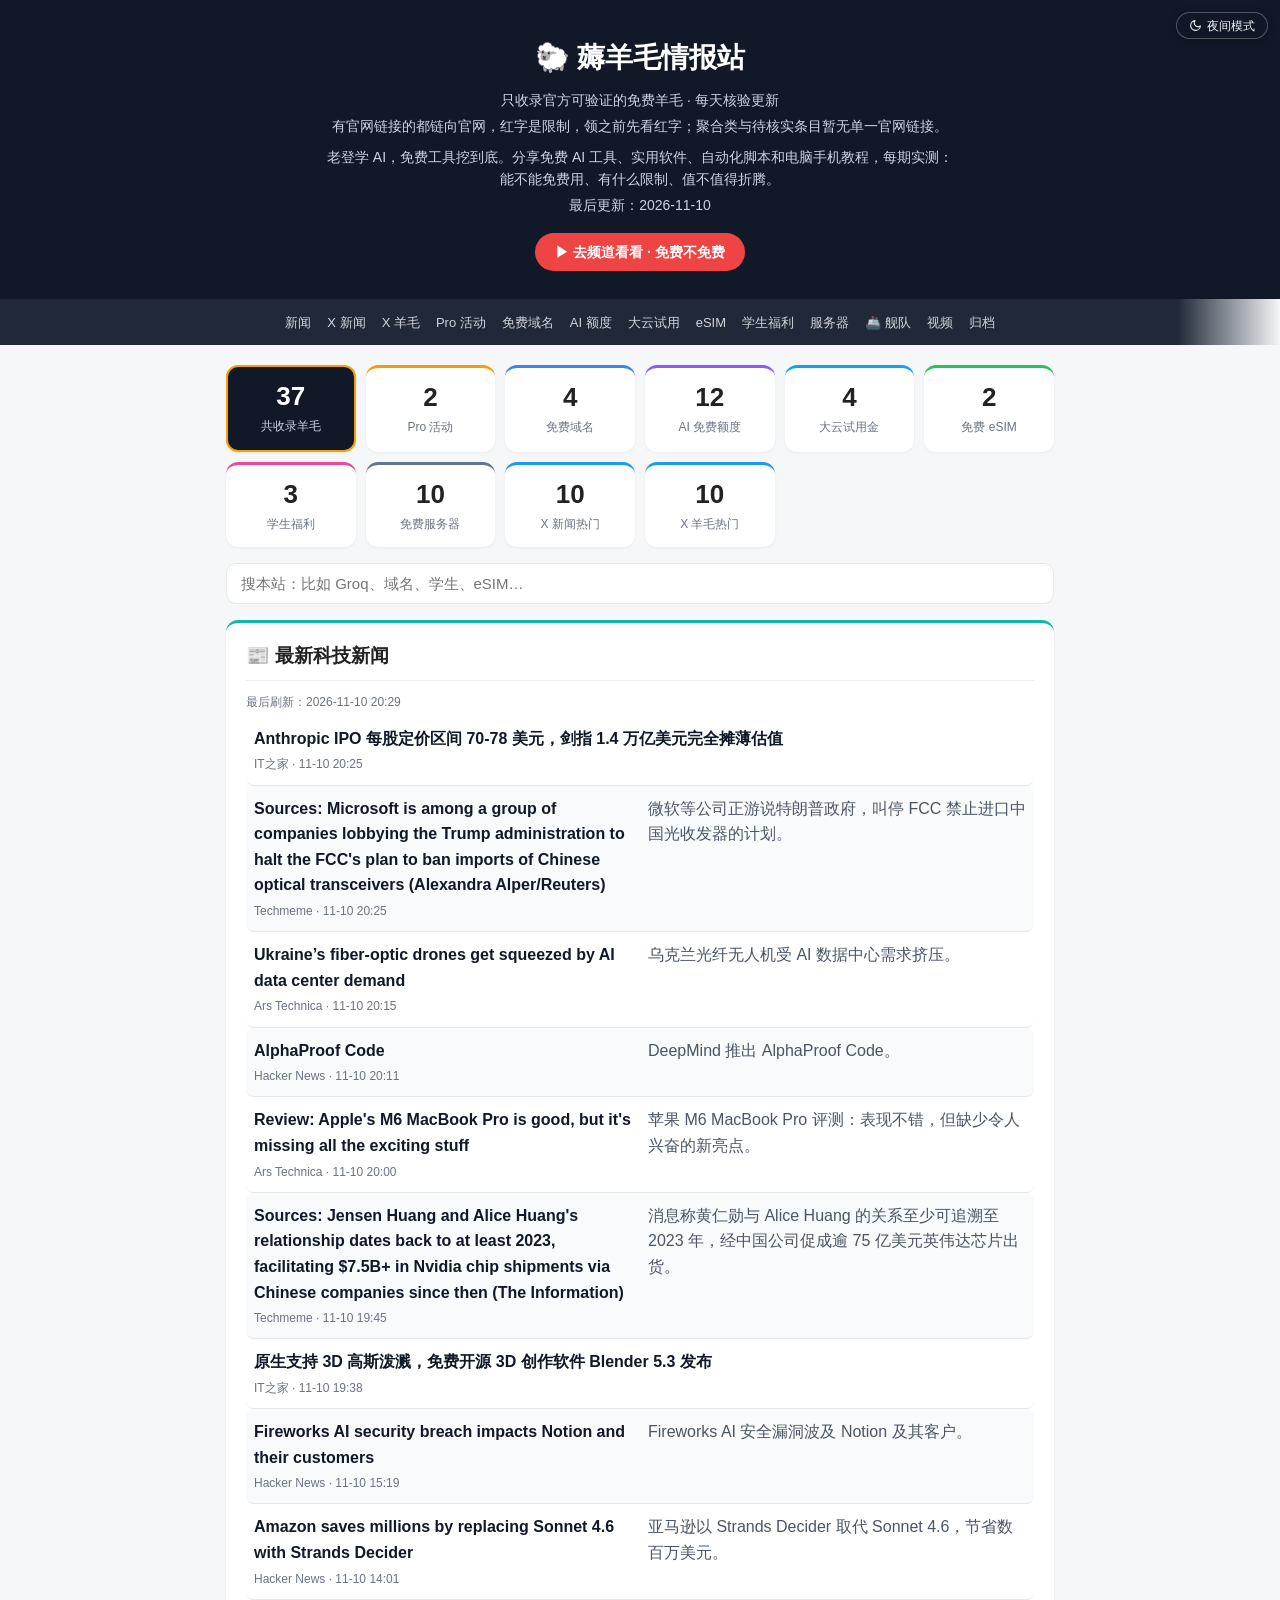
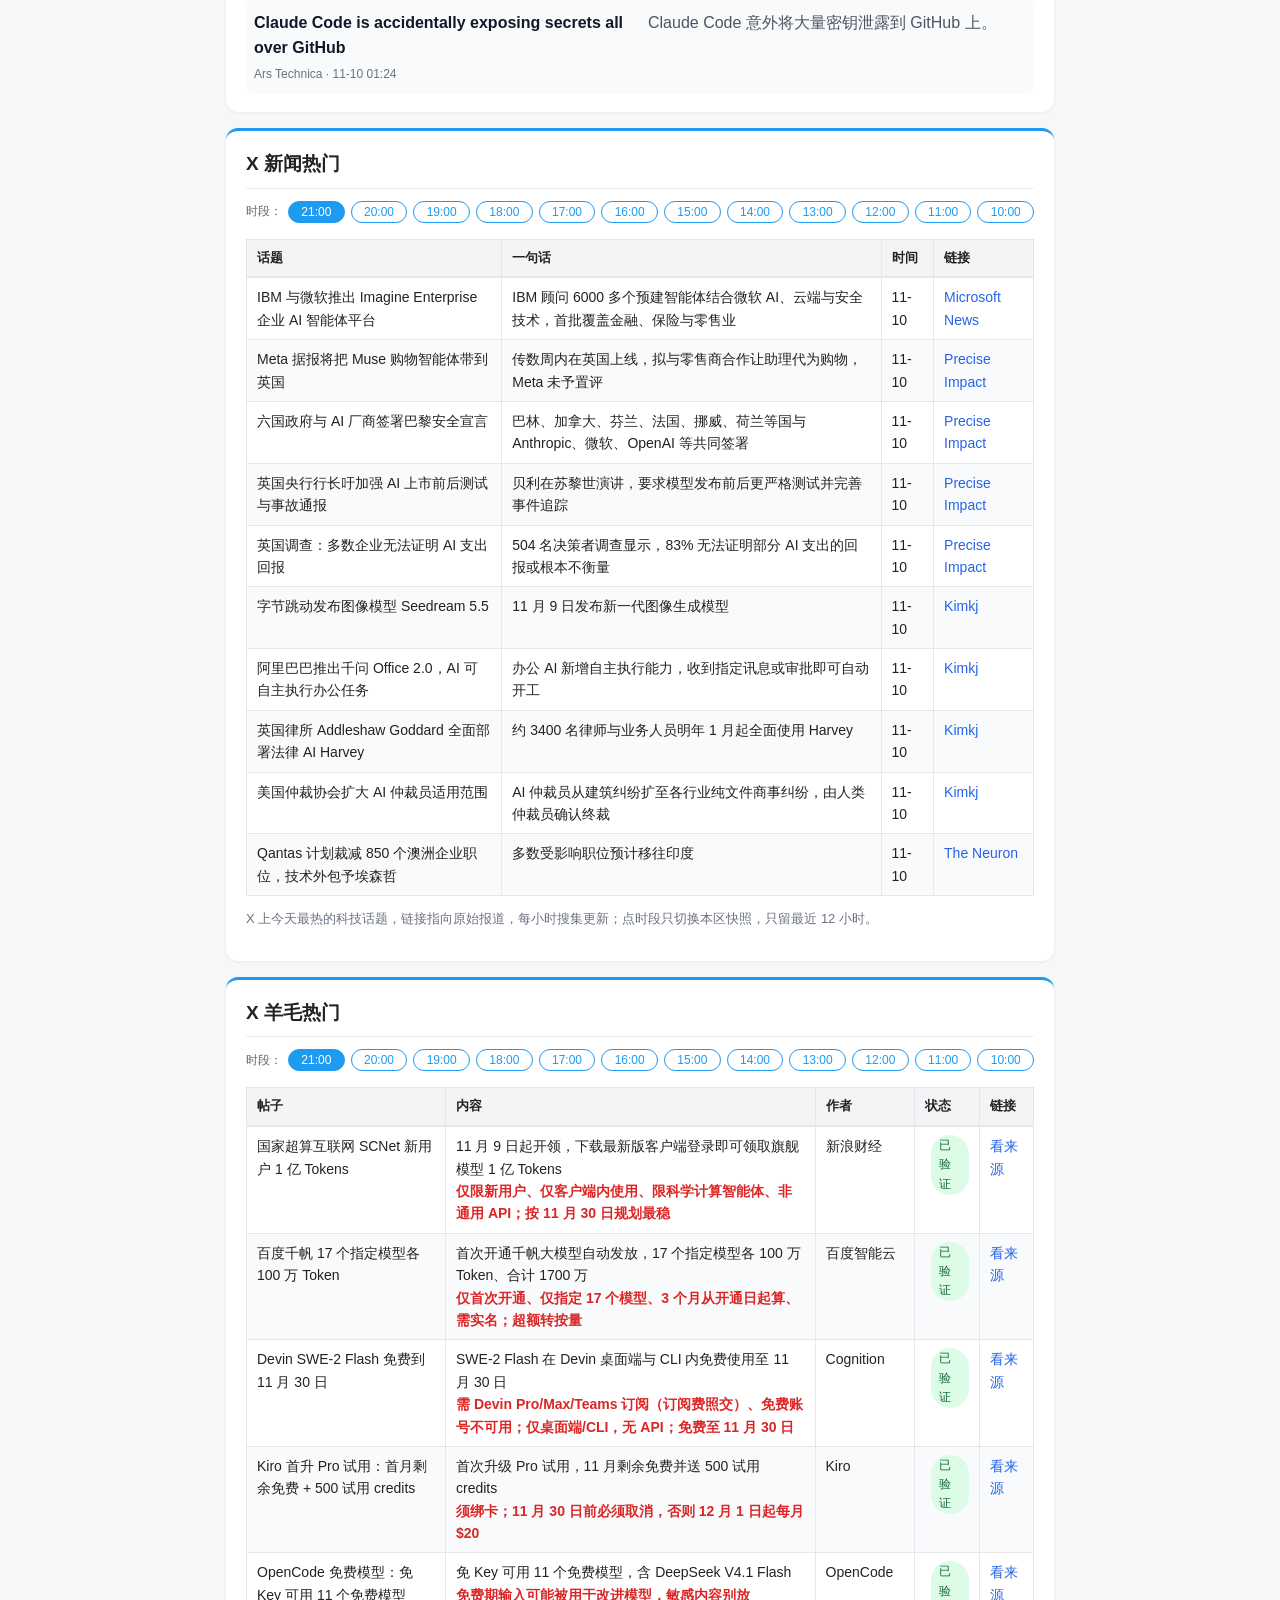
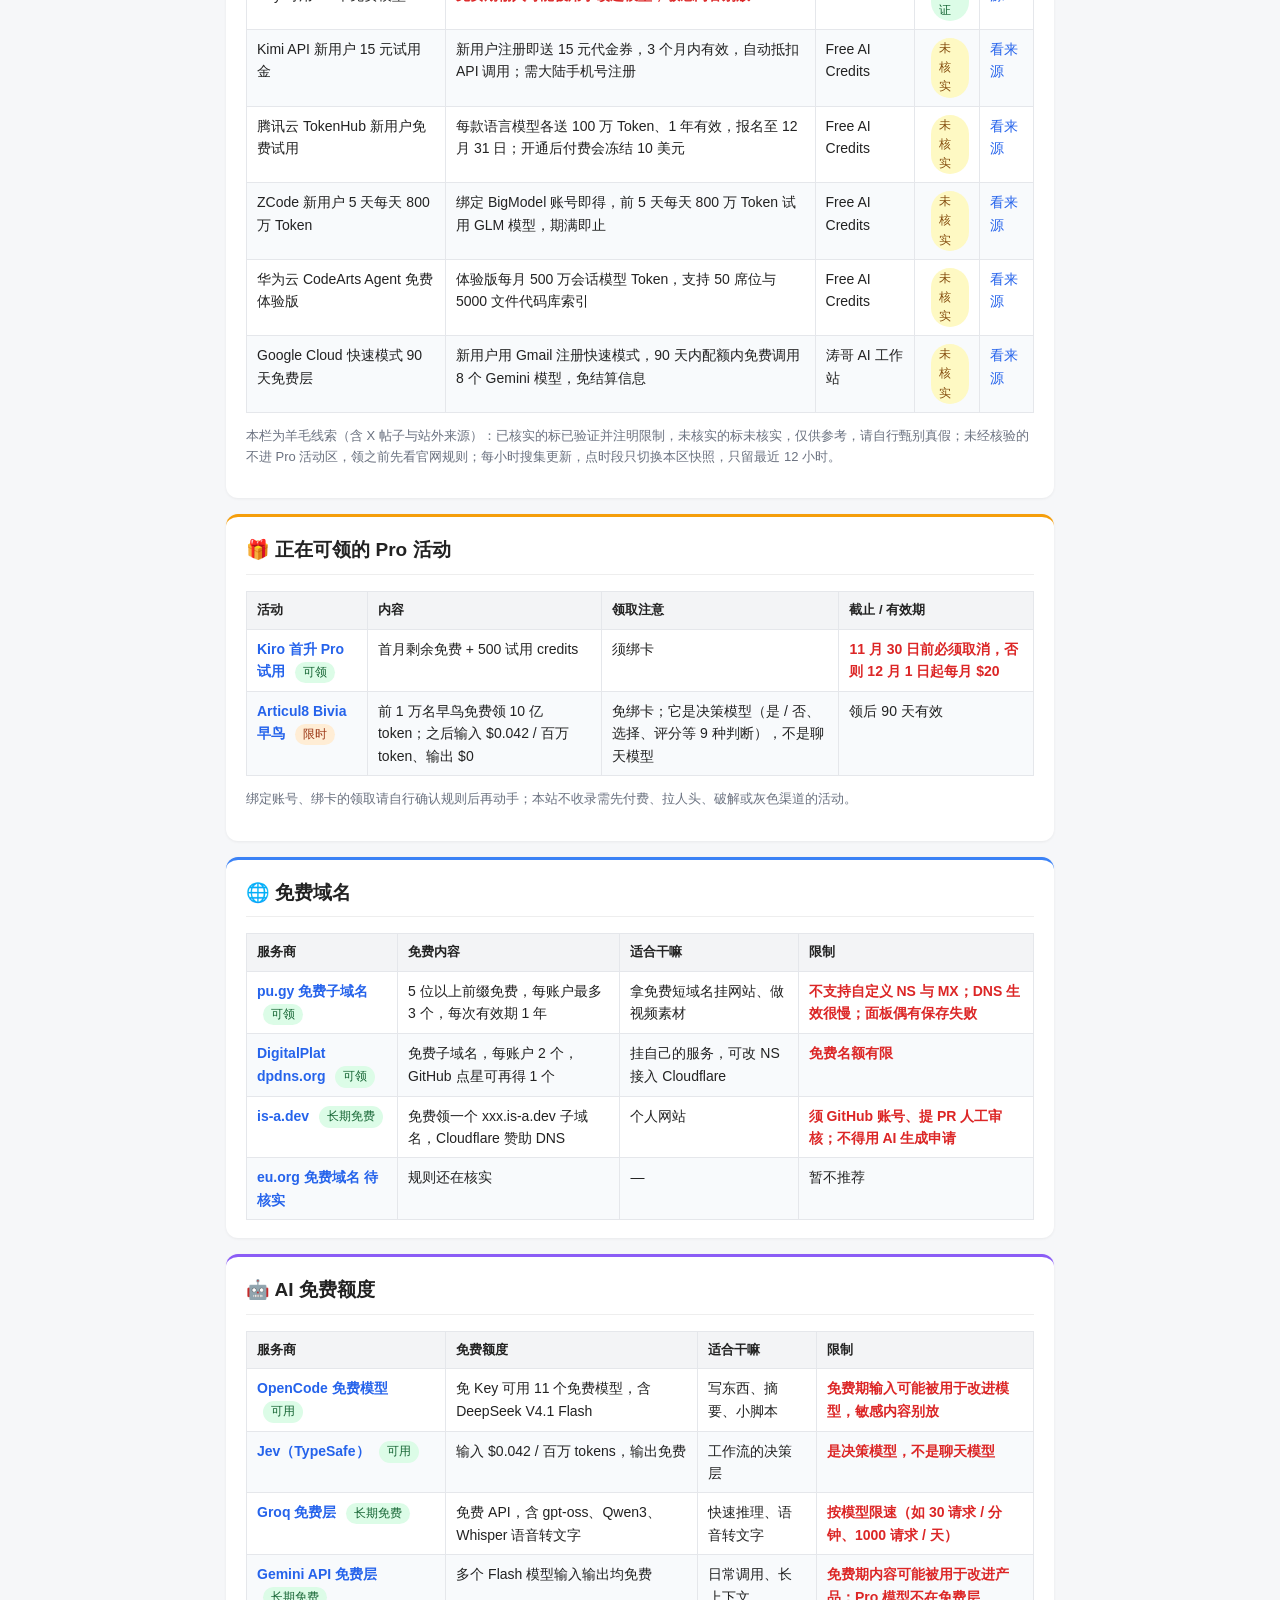
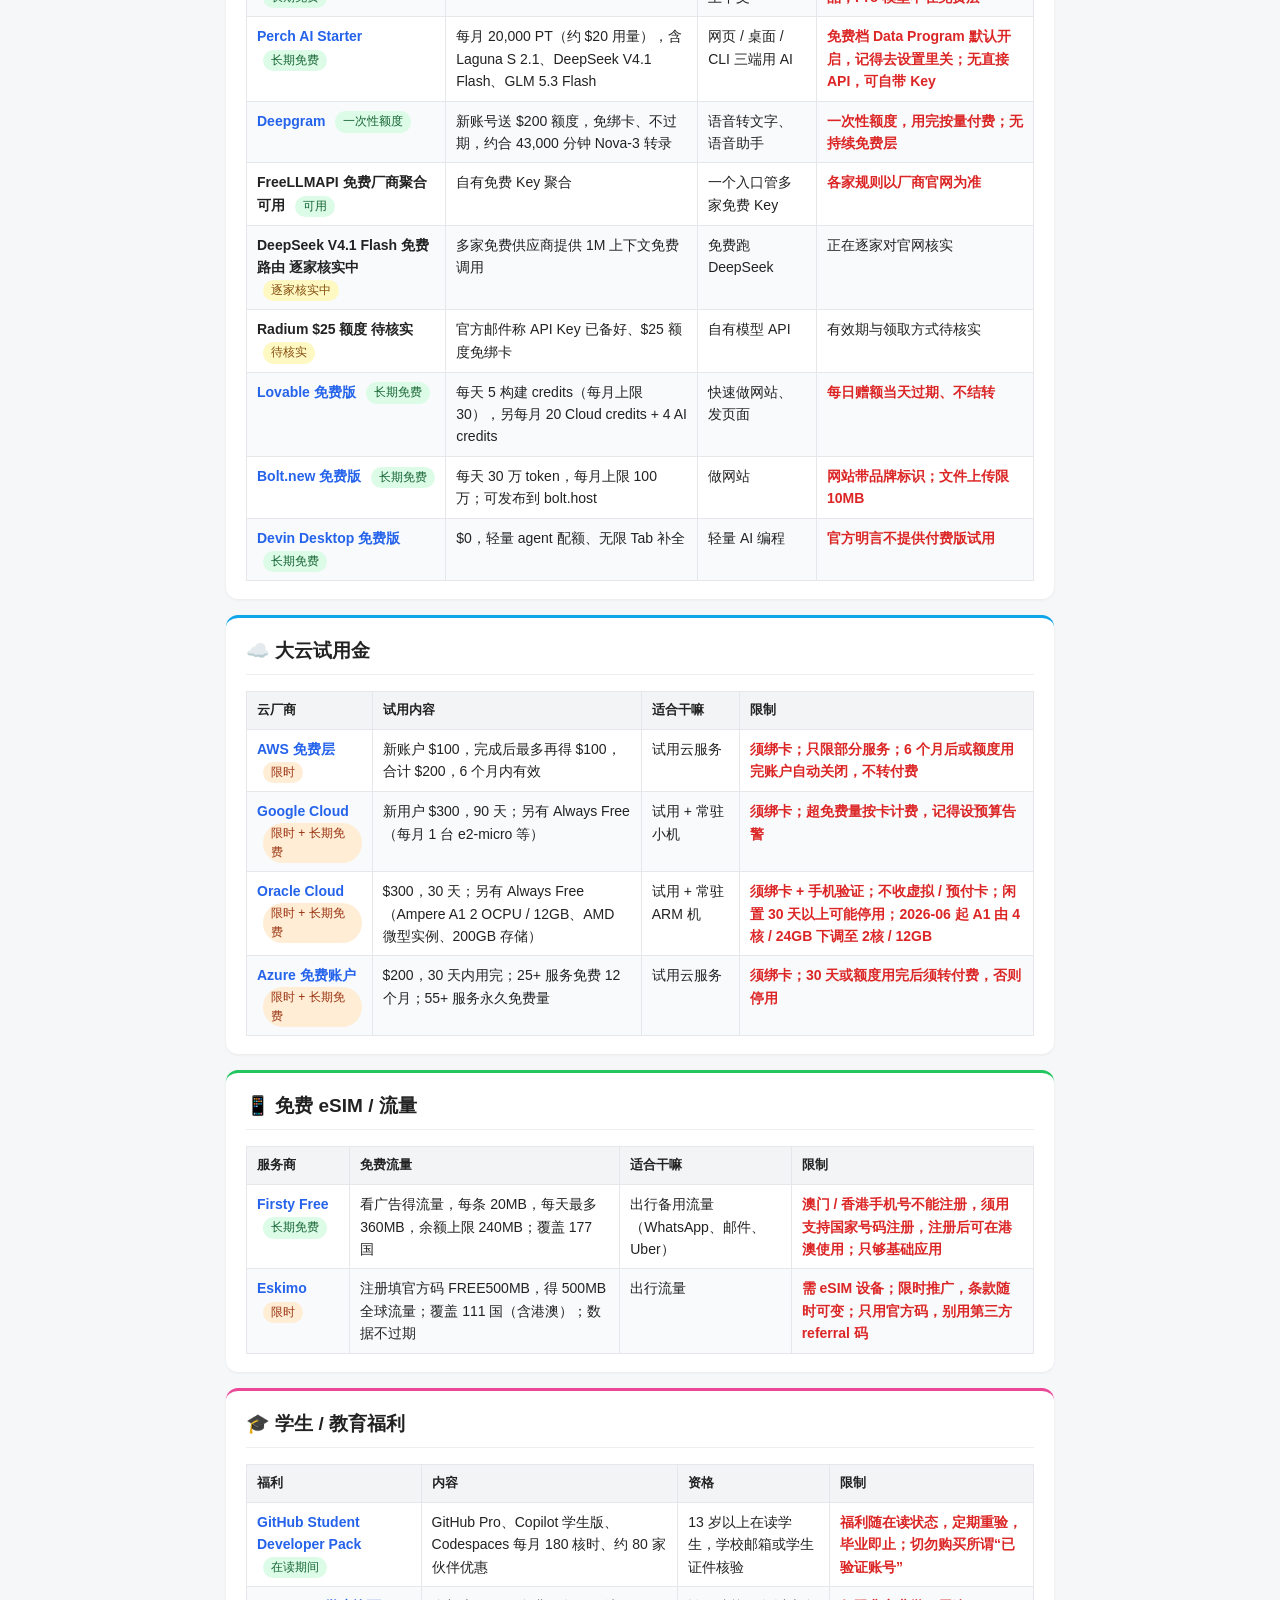
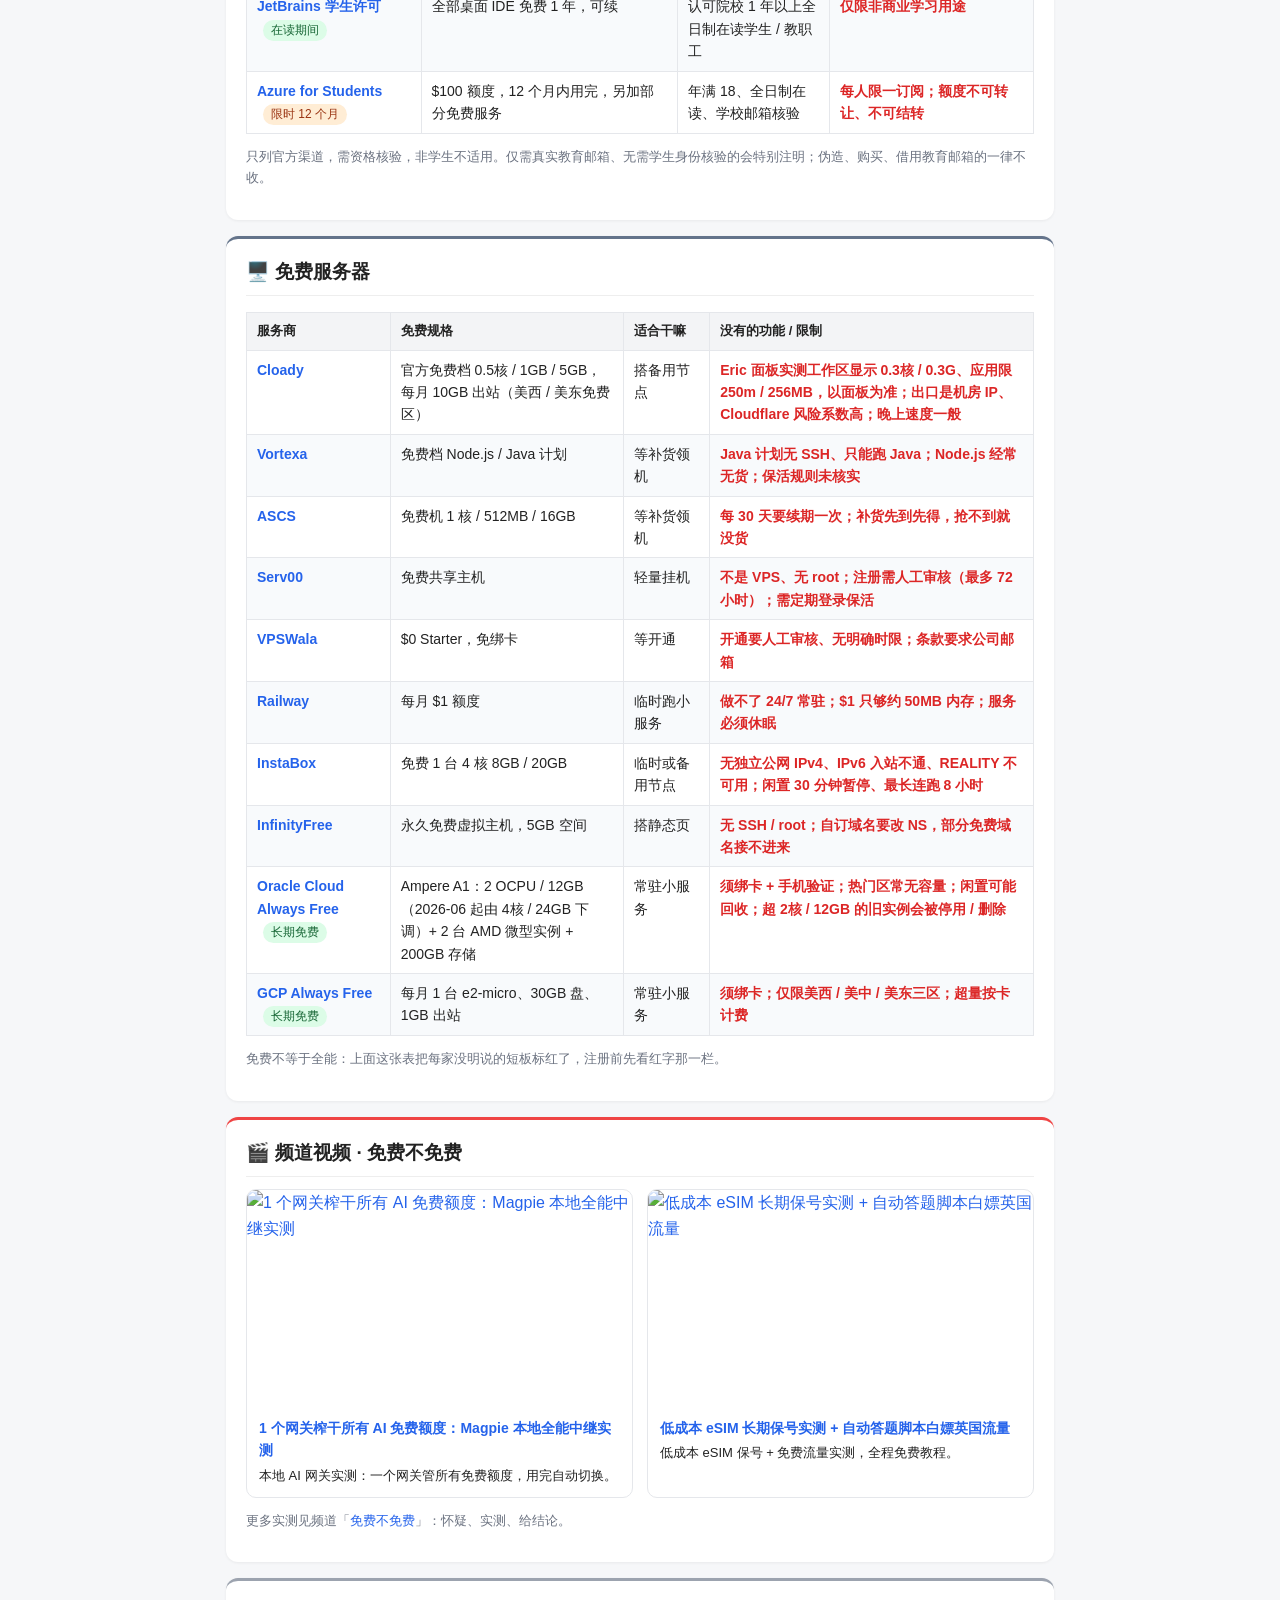
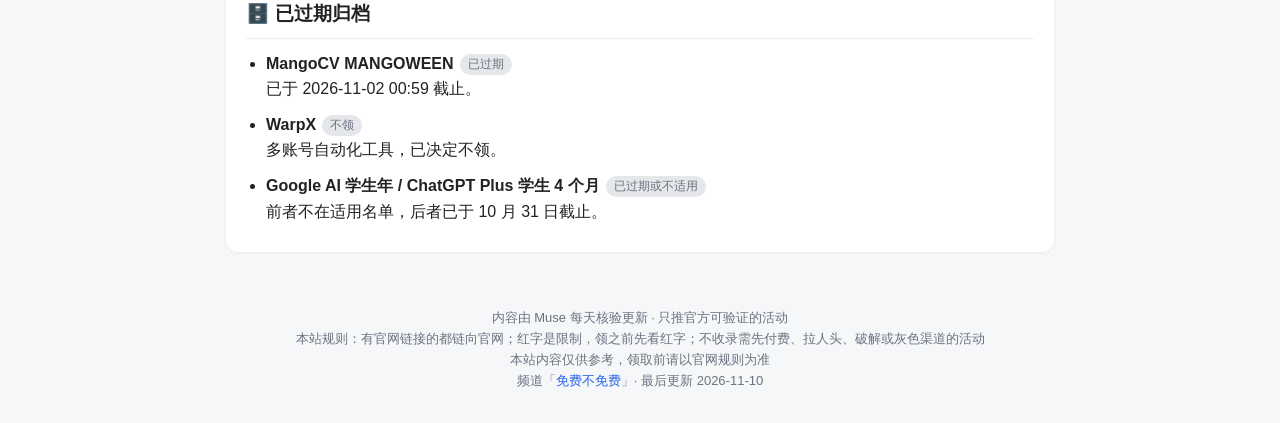
==== commit 15585ef6: "Backup wool intel site + fleet page 2026-11-10 23:06 SGT" ====
--- a/index.html
+++ b/index.html
@@ -36,7 +36,7 @@
   <a class="btn-channel" href="https://www.youtube.com/@freeis.notfree" target="_blank" rel="noopener">▶ 去频道看看 · 免费不免费</a>
 </header>
 <nav>
-  <a href="#news">新闻</a><a href="#xnews">X 新闻</a><a href="#xwool">X 羊毛</a><a href="#pro">Pro 活动</a><a href="#domain">免费域名</a><a href="#ai">AI 额度</a><a href="#cloud">大云试用</a><a href="#esim">eSIM</a><a href="#student">学生福利</a><a href="#server">服务器</a><a href="#videos">视频</a><a href="#archive">归档</a>
+  <a href="#news">新闻</a><a href="#xnews">X 新闻</a><a href="#xwool">X 羊毛</a><a href="#pro">Pro 活动</a><a href="#domain">免费域名</a><a href="#ai">AI 额度</a><a href="#cloud">大云试用</a><a href="#esim">eSIM</a><a href="#student">学生福利</a><a href="#server">服务器</a><a href="fleet.html">🚢 舰队</a><a href="#videos">视频</a><a href="#archive">归档</a>
 </nav>
 <noscript><style>#theme-toggle{display:none}</style></noscript>
 <main>
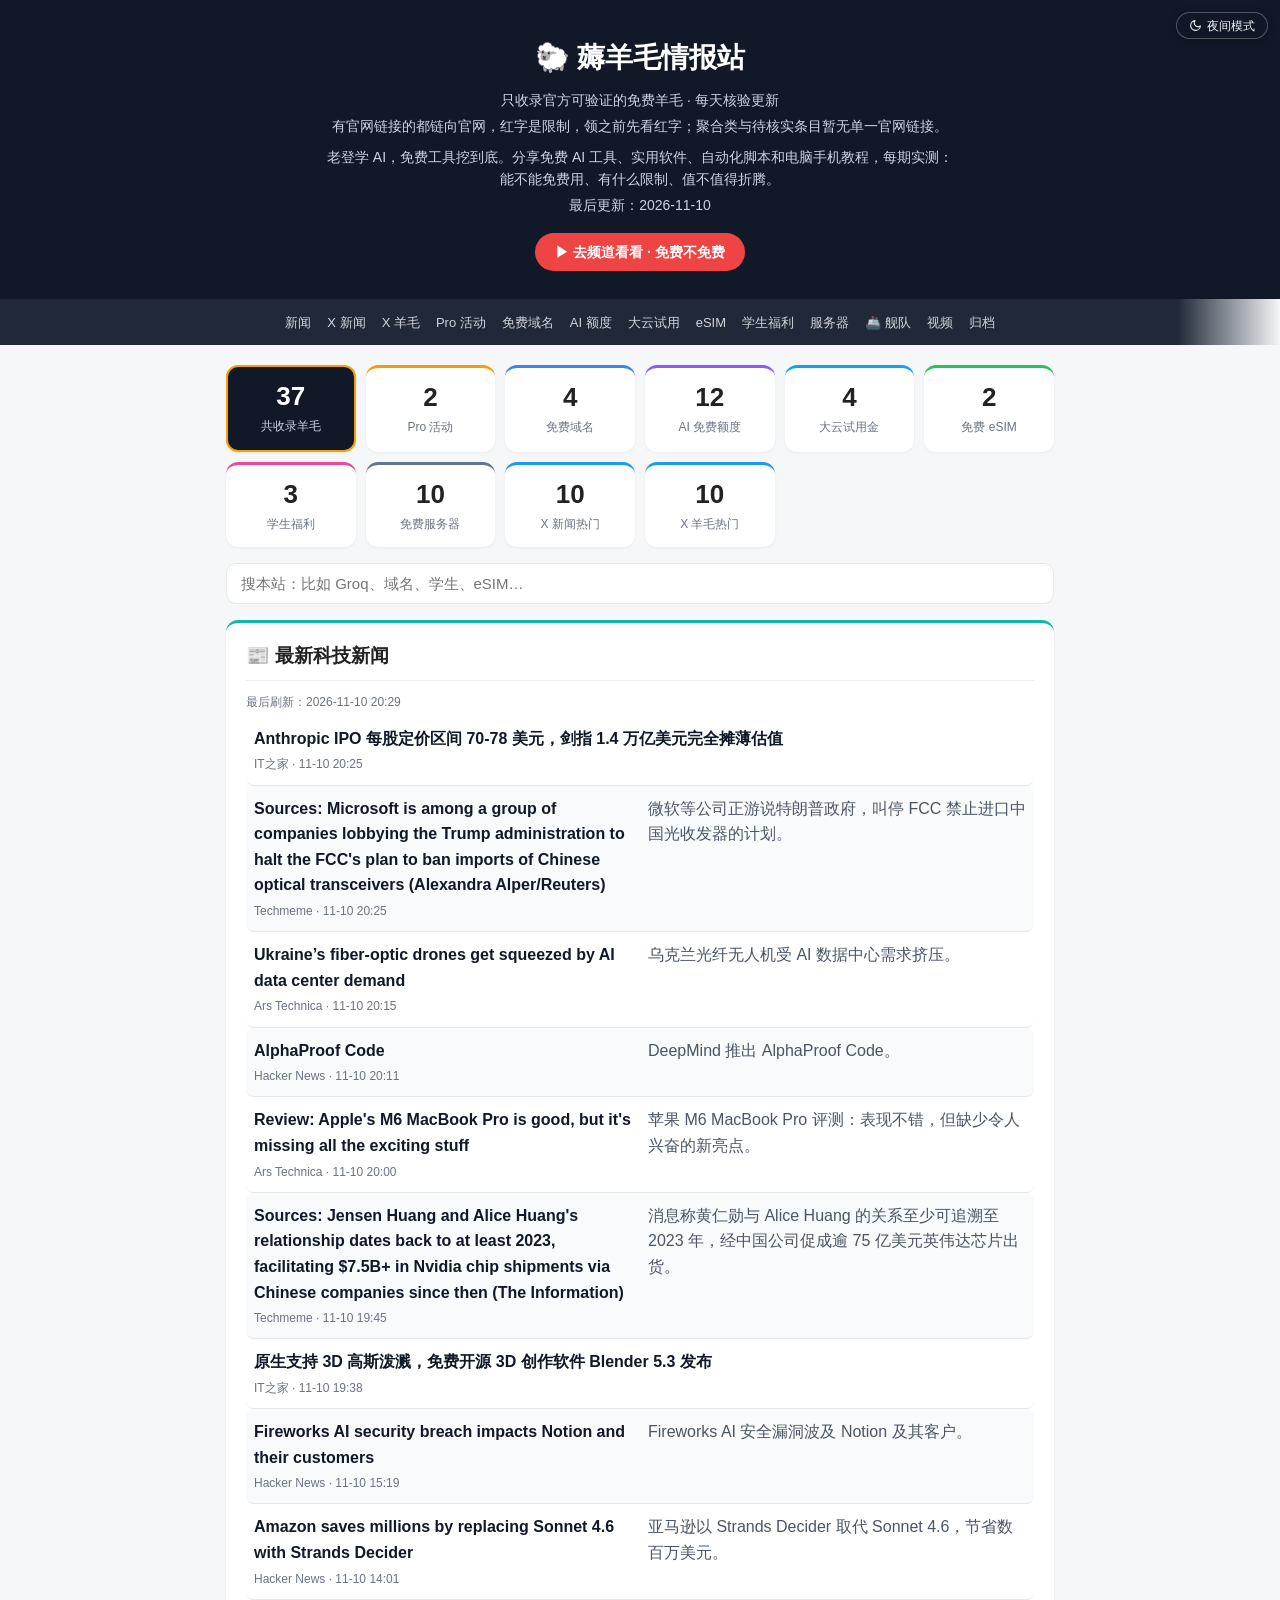
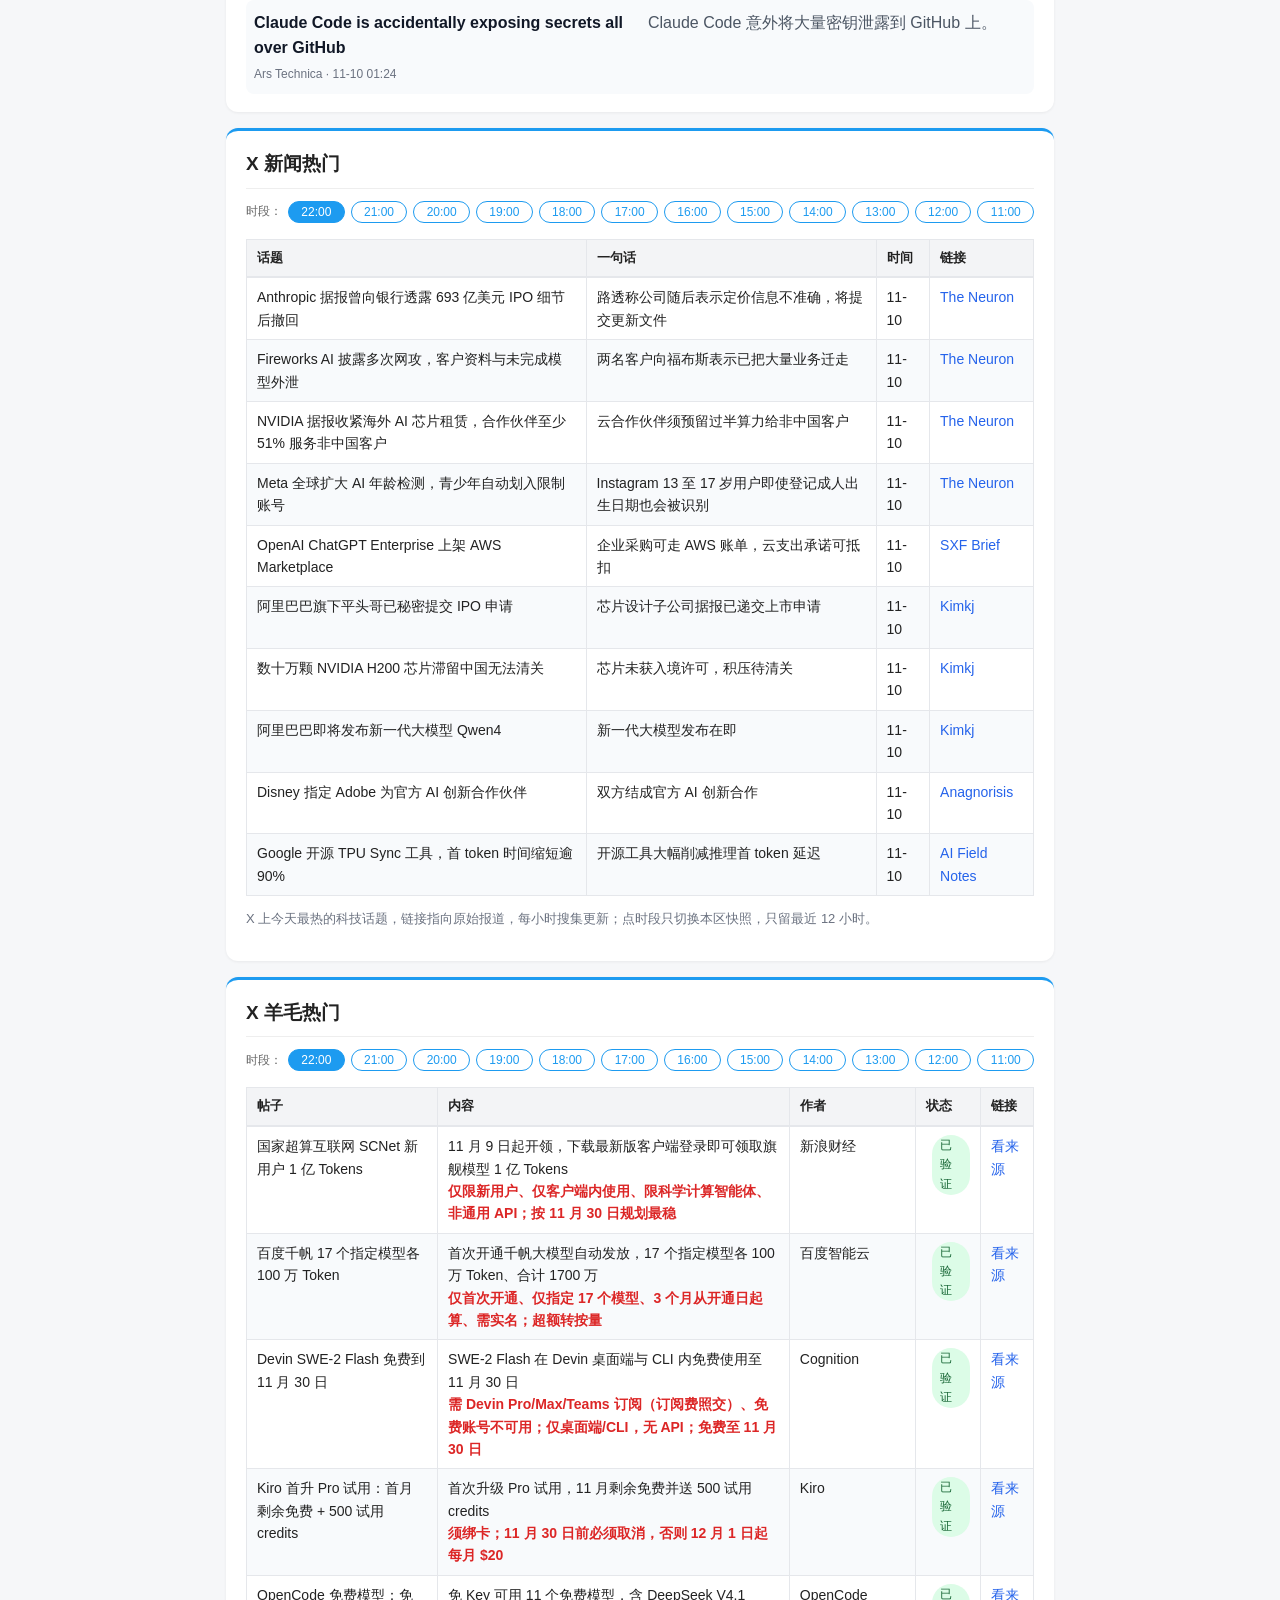
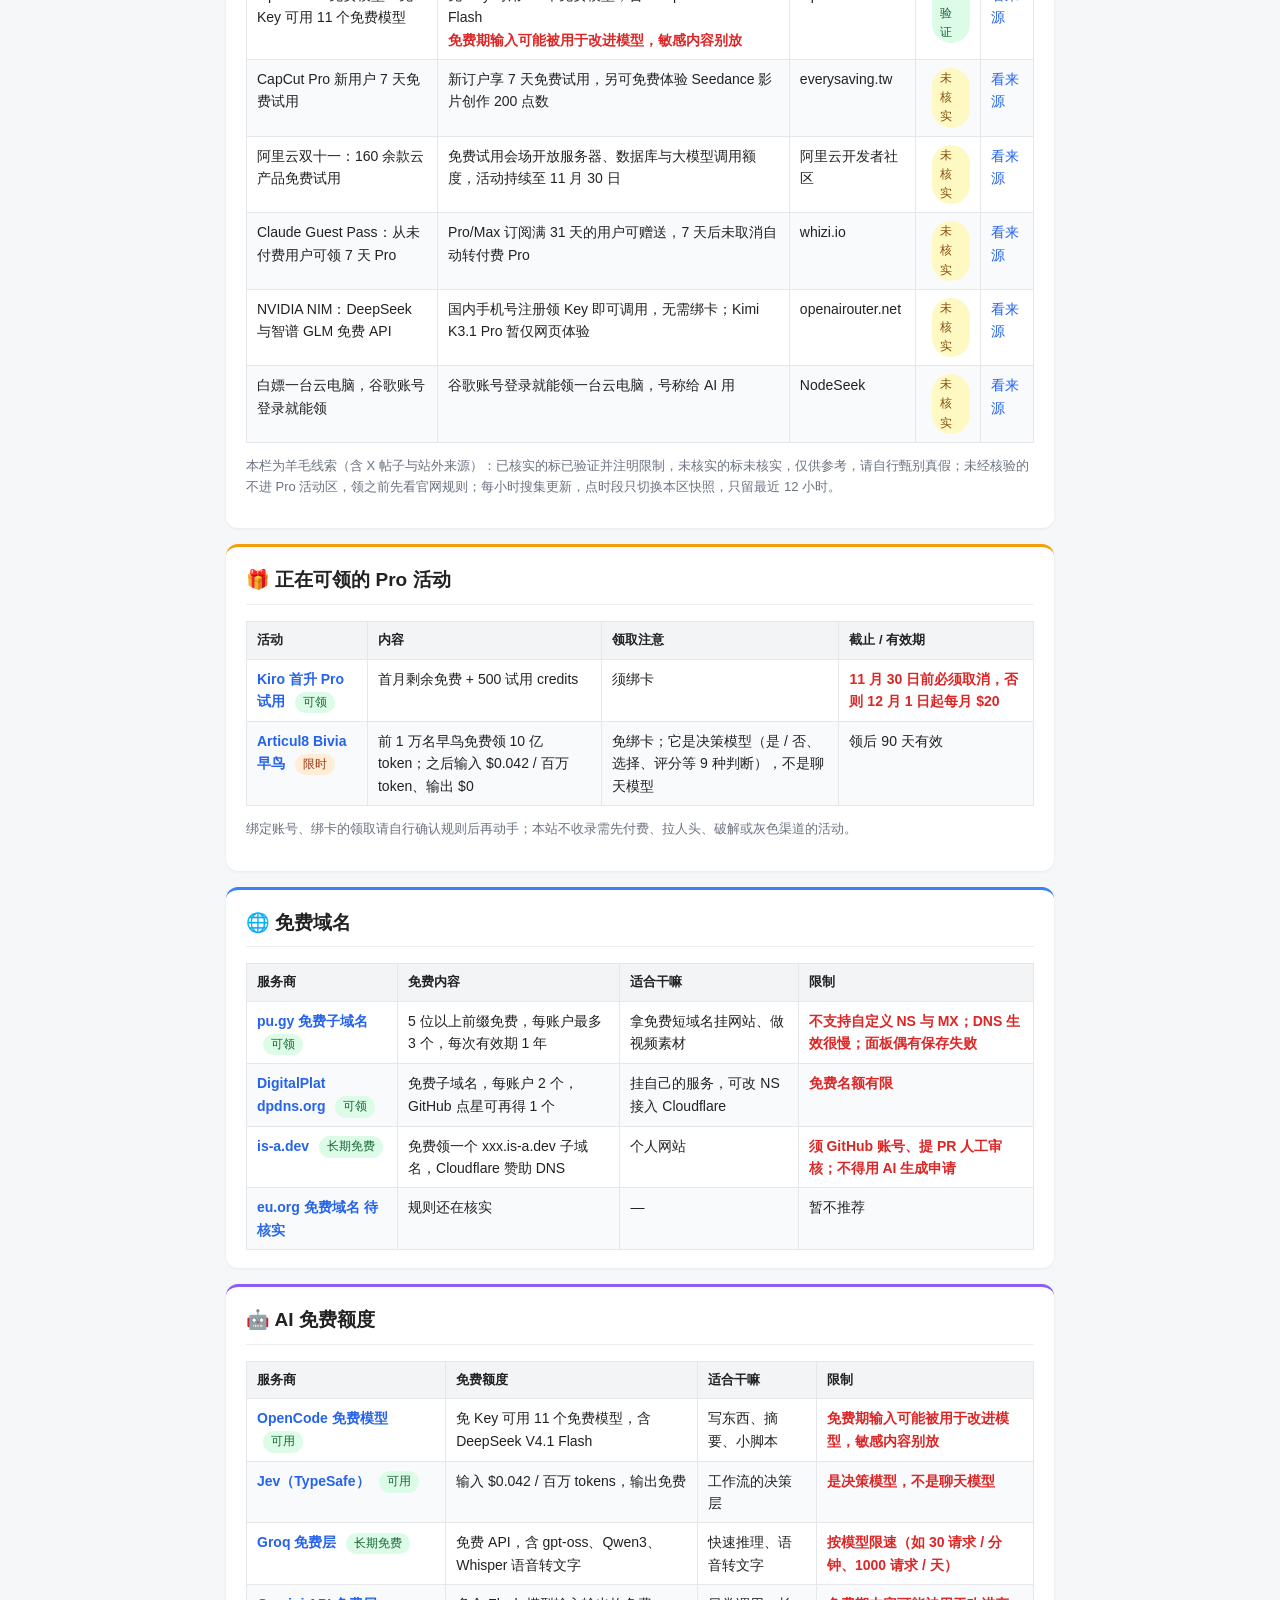
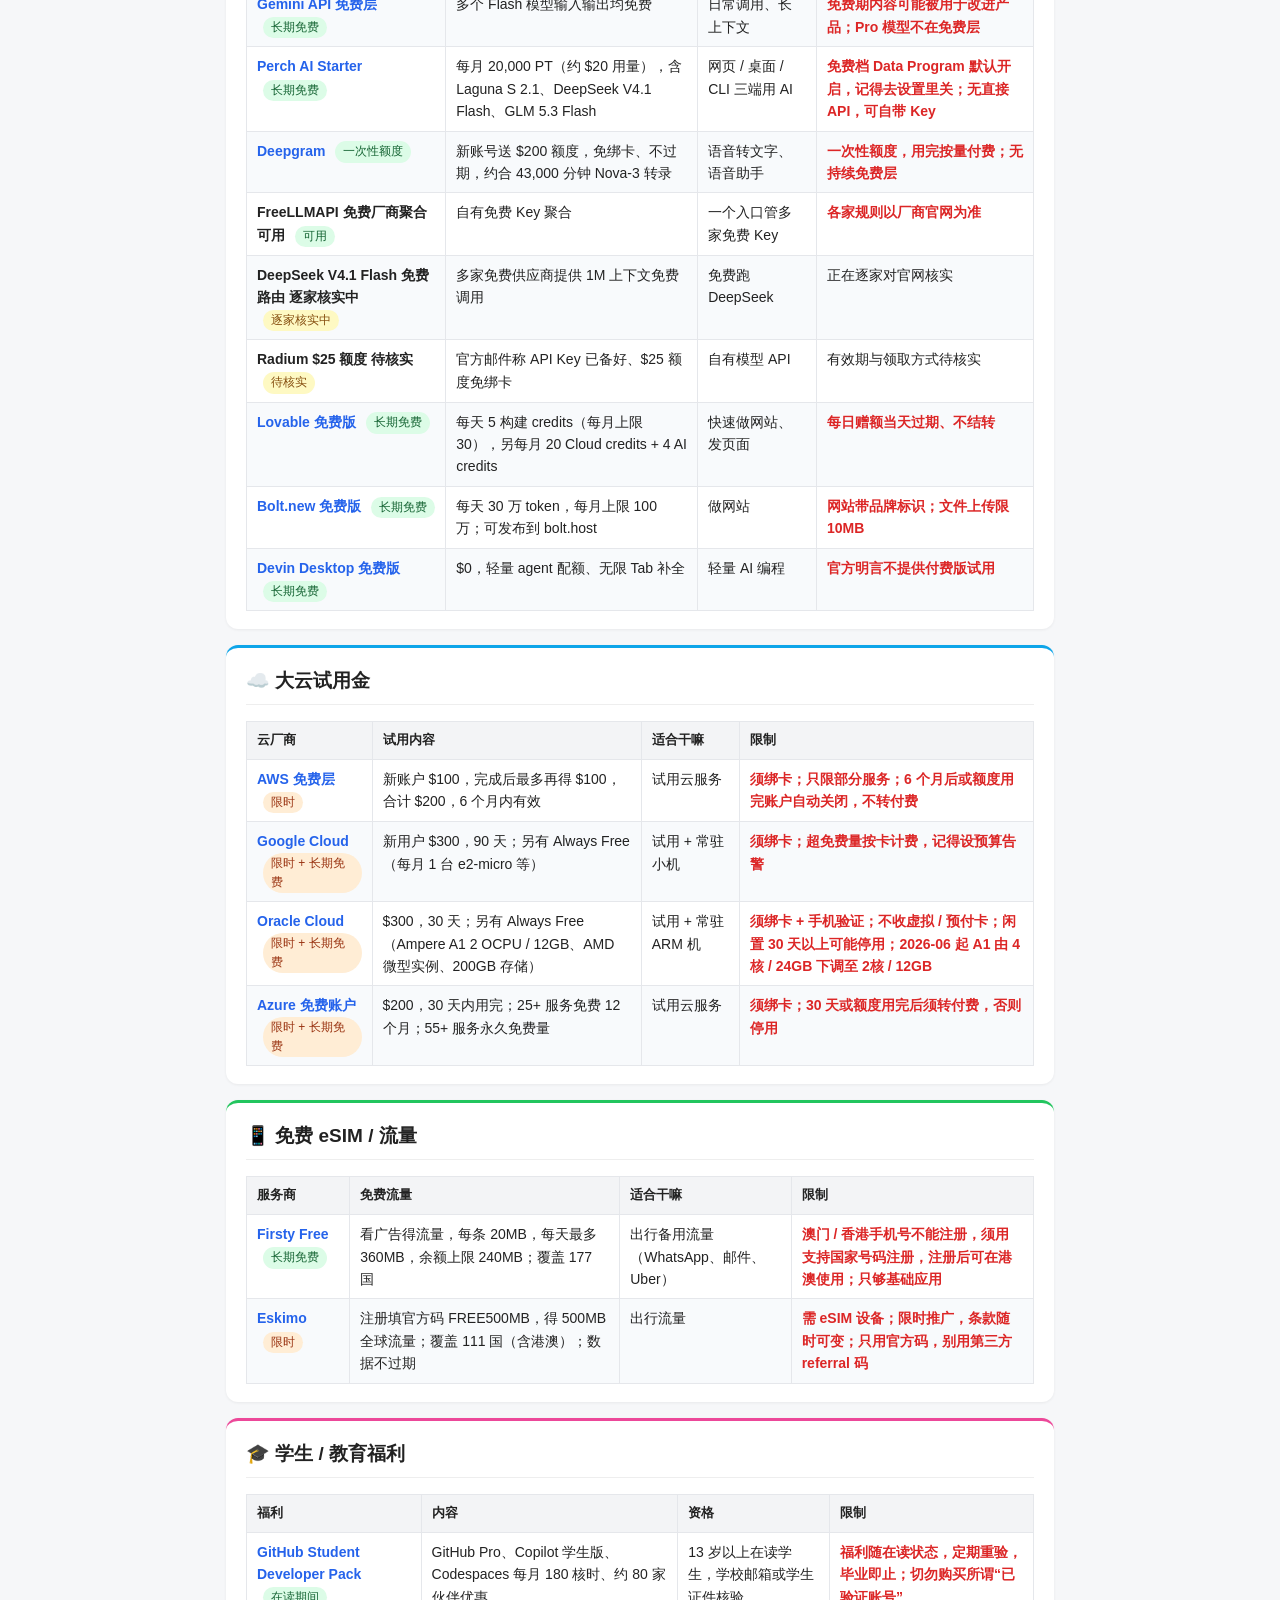
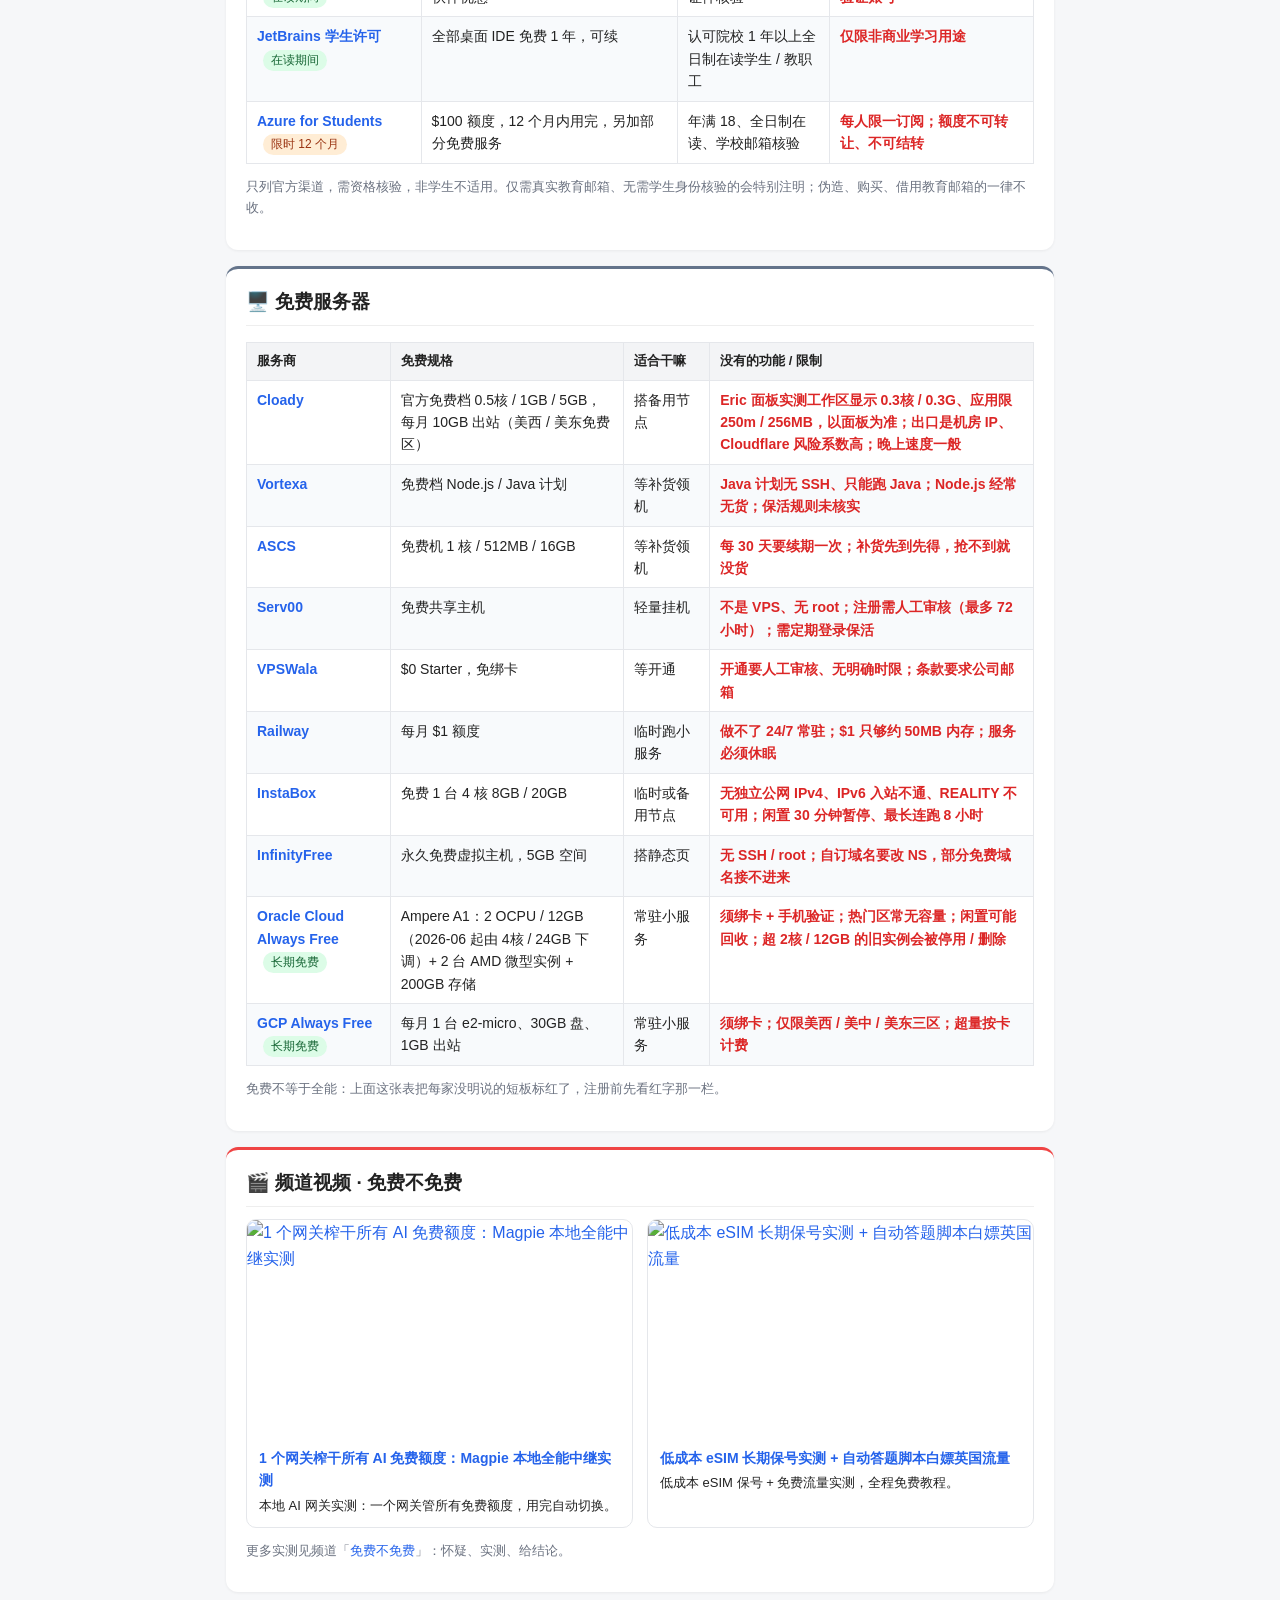
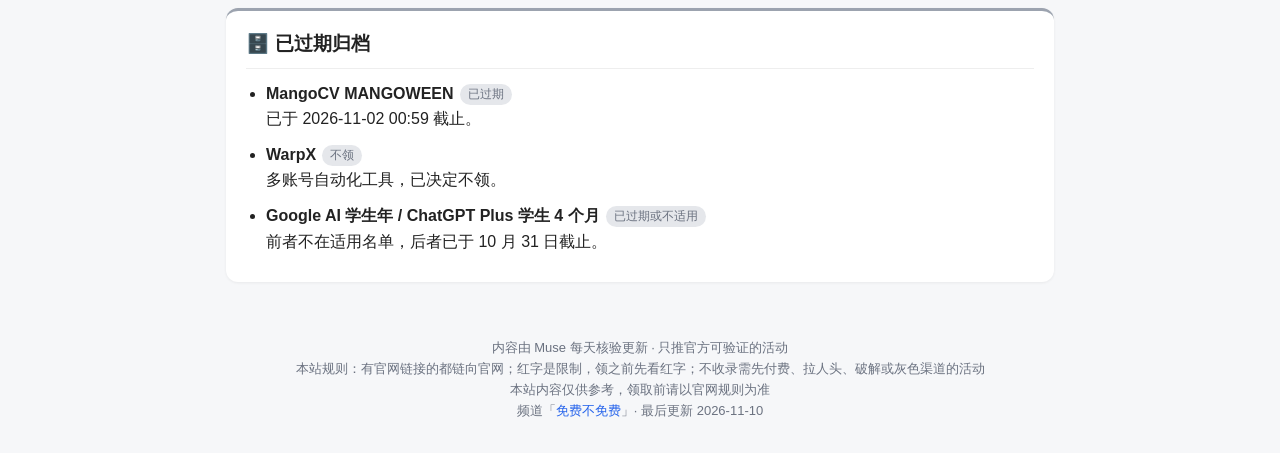
==== commit a4c6b66e: "x-hot-hourly 2026-11-10 22:00 snapshot" ====
--- a/index.html
+++ b/index.html
@@ -25,7 +25,7 @@
 <script type="application/ld+json">{"@context":"https://schema.org","@type":"WebSite","name":"薅羊毛情报站","url":"https://freenofree.ct.ws/","inLanguage":"zh-CN","description":"只收录官方可验证的免费羊毛：免费 Pro、免费域名、AI 免费额度、大云试用金、免费 eSIM、学生福利、免费服务器，每天核验更新。","dateModified":"2026-11-10"}</script>
 <link rel="stylesheet" href="style.css?v=39469b6b55">
 </head>
-<body data-build="00c70c4cb0" data-news="2026-11-10 20:29" data-x="2026-11-10 21:00">
+<body data-build="3615a06498" data-news="2026-11-10 20:29" data-x="2026-11-10 22:00">
 <button id="theme-toggle" class="theme-toggle" type="button" aria-pressed="false" aria-label="切换到夜间模式"><svg class="icon-moon" viewBox="0 0 24 24" aria-hidden="true"><path d="M21 12.79A9 9 0 1 1 11.21 3 7 7 0 0 0 21 12.79z" fill="none" stroke="currentColor" stroke-width="2" stroke-linejoin="round"/></svg><svg class="icon-sun" viewBox="0 0 24 24" aria-hidden="true"><circle cx="12" cy="12" r="4" fill="none" stroke="currentColor" stroke-width="2"/><path d="M12 2v2M12 20v2M4.93 4.93l1.41 1.41M17.66 17.66l1.41 1.41M2 12h2M20 12h2M6.34 17.66l-1.41 1.41M19.07 4.93l-1.41 1.41" fill="none" stroke="currentColor" stroke-width="2" stroke-linecap="round"/></svg><span class="label-light">夜间模式</span><span class="label-dark">日间模式</span></button>
 <header>
   <h1>🐑 薅羊毛情报站</h1>
@@ -65,15 +65,15 @@
 
 <section id="xnews" class="cat-xnews">
 <h2>X 新闻热门</h2>
-<div class="x-tags" id="tags-xnews"><span class="x-tags-note">时段：</span><button data-hour="2026-11-10 21:00" class="on" aria-pressed="true" title="2026-11-10 21:00">21:00</button><button data-hour="2026-11-10 20:00" aria-pressed="false" title="2026-11-10 20:00">20:00</button><button data-hour="2026-11-10 19:00" aria-pressed="false" title="2026-11-10 19:00">19:00</button><button data-hour="2026-11-10 18:00" aria-pressed="false" title="2026-11-10 18:00">18:00</button><button data-hour="2026-11-10 17:00" aria-pressed="false" title="2026-11-10 17:00">17:00</button><button data-hour="2026-11-10 16:00" aria-pressed="false" title="2026-11-10 16:00">16:00</button><button data-hour="2026-11-10 15:00" aria-pressed="false" title="2026-11-10 15:00">15:00</button><button data-hour="2026-11-10 14:00" aria-pressed="false" title="2026-11-10 14:00">14:00</button><button data-hour="2026-11-10 13:00" aria-pressed="false" title="2026-11-10 13:00">13:00</button><button data-hour="2026-11-10 12:00" aria-pressed="false" title="2026-11-10 12:00">12:00</button><button data-hour="2026-11-10 11:00" aria-pressed="false" title="2026-11-10 11:00">11:00</button><button data-hour="2026-11-10 10:00" aria-pressed="false" title="2026-11-10 10:00">10:00</button></div>
-<div id="snaps-xnews"><div class="x-snap" data-hour="2026-11-10 21:00"><div class="tw"><table><caption class="visually-hidden">X 新闻热门 2026-11-10 21:00</caption><thead><tr><th scope="col">话题</th><th scope="col">一句话</th><th scope="col">时间</th><th scope="col">链接</th></tr></thead><tbody><tr><td>IBM 与微软推出 Imagine Enterprise 企业 AI 智能体平台</td><td>IBM 顾问 6000 多个预建智能体结合微软 AI、云端与安全技术，首批覆盖金融、保险与零售业</td><td>11-10</td><td><a href="https://news.microsoft.com/source/2026/11/10/ibm-and-microsoft-announce-a-new-ai-agent-platform-designed-for-industry-specific-transformation/" target="_blank" rel="noopener">Microsoft News</a></td></tr><tr><td>Meta 据报将把 Muse 购物智能体带到英国</td><td>传数周内在英国上线，拟与零售商合作让助理代为购物，Meta 未予置评</td><td>11-10</td><td><a href="https://www.preciseimpact.ai/briefing/ai-news-digest-2026-11-10" target="_blank" rel="noopener">Precise Impact</a></td></tr><tr><td>六国政府与 AI 厂商签署巴黎安全宣言</td><td>巴林、加拿大、芬兰、法国、挪威、荷兰等国与 Anthropic、微软、OpenAI 等共同签署</td><td>11-10</td><td><a href="https://www.preciseimpact.ai/briefing/ai-news-digest-2026-11-10" target="_blank" rel="noopener">Precise Impact</a></td></tr><tr><td>英国央行行长吁加强 AI 上市前后测试与事故通报</td><td>贝利在苏黎世演讲，要求模型发布前后更严格测试并完善事件追踪</td><td>11-10</td><td><a href="https://www.preciseimpact.ai/briefing/ai-news-digest-2026-11-10" target="_blank" rel="noopener">Precise Impact</a></td></tr><tr><td>英国调查：多数企业无法证明 AI 支出回报</td><td>504 名决策者调查显示，83% 无法证明部分 AI 支出的回报或根本不衡量</td><td>11-10</td><td><a href="https://www.preciseimpact.ai/briefing/ai-news-digest-2026-11-10" target="_blank" rel="noopener">Precise Impact</a></td></tr><tr><td>字节跳动发布图像模型 Seedream 5.5</td><td>11 月 9 日发布新一代图像生成模型</td><td>11-10</td><td><a href="https://kimkj.com/en/daily-briefing-en/?mod=document&amp;uid=21278" target="_blank" rel="noopener">Kimkj</a></td></tr><tr><td>阿里巴巴推出千问 Office 2.0，AI 可自主执行办公任务</td><td>办公 AI 新增自主执行能力，收到指定讯息或审批即可自动开工</td><td>11-10</td><td><a href="https://kimkj.com/en/daily-briefing-en/?mod=document&amp;uid=21278" target="_blank" rel="noopener">Kimkj</a></td></tr><tr><td>英国律所 Addleshaw Goddard 全面部署法律 AI Harvey</td><td>约 3400 名律师与业务人员明年 1 月起全面使用 Harvey</td><td>11-10</td><td><a href="https://kimkj.com/en/daily-briefing-en/?mod=document&amp;uid=21278" target="_blank" rel="noopener">Kimkj</a></td></tr><tr><td>美国仲裁协会扩大 AI 仲裁员适用范围</td><td>AI 仲裁员从建筑纠纷扩至各行业纯文件商事纠纷，由人类仲裁员确认终裁</td><td>11-10</td><td><a href="https://kimkj.com/en/daily-briefing-en/?mod=document&amp;uid=21278" target="_blank" rel="noopener">Kimkj</a></td></tr><tr><td>Qantas 计划裁减 850 个澳洲企业职位，技术外包予埃森哲</td><td>多数受影响职位预计移往印度</td><td>11-10</td><td><a href="https://www.theneuron.ai/digest/everything-that-happened-in-ai-today-tuesday-november-10-2026/" target="_blank" rel="noopener">The Neuron</a></td></tr></tbody></table></div></div><div class="x-snap" data-hour="2026-11-10 20:00" hidden><div class="tw"><table><caption class="visually-hidden">X 新闻热门 2026-11-10 20:00</caption><thead><tr><th scope="col">话题</th><th scope="col">一句话</th><th scope="col">时间</th><th scope="col">链接</th></tr></thead><tbody><tr><td>Google 推出 TPU 8tx 与 TPU 8i Max，第八代 TPU 一年扩至四款</td><td>Google 高管 11 月 9 日发文，第八代 TPU 产品线一年内扩至四款系统</td><td>11-10</td><td><a href="https://poyo.ai/hub/2026-11-10-ai-news" target="_blank" rel="noopener">poyo.ai</a></td></tr><tr><td>NVIDIA 在 CoRL 发布 GR00T 2 开放世界动作模型</td><td>基于 Cosmos 的机器人基础模型，瞄准灵巧操作，同步推出模拟与评估工具</td><td>11-10</td><td><a href="https://poyo.ai/hub/2026-11-10-ai-news" target="_blank" rel="noopener">poyo.ai</a></td></tr><tr><td>Meta 推出 Muse Ember：最小、最省的 Muse 模型</td><td>专为工具调用、编码子任务、路由与长文档解析等全天重复性工作设计</td><td>11-10</td><td><a href="https://poyo.ai/hub/2026-11-10-ai-news" target="_blank" rel="noopener">poyo.ai</a></td></tr><tr><td>OpenAI 部署 Control Room，35 秒内可叫停研究模型</td><td>中央系统监控所有研究负载，出现安全疑虑时可快速停止模型输出</td><td>11-10</td><td><a href="https://njldesignlab.com/progress-brief-2026-11-10/" target="_blank" rel="noopener">Daily Positive Signals</a></td></tr><tr><td>OpenAI dot 智能体可连接多台电脑</td><td>同一 dot 智能体可接多台本地电脑，按任务选择用哪一台执行</td><td>11-10</td><td><a href="https://www.etvbharat.com/en/technology/major-ai-upgrades-meta-muse-openai-dot-multi-device-support-google-maps-platform-in-ai-studio-and-claude-fable-mythos-enn26111002884" target="_blank" rel="noopener">ETV Bharat</a></td></tr><tr><td>MIT 获 ARPA-H 最高 5300 万美元，用生成式 AI 设计更安全除草剂</td><td>PLOW 项目 11 月 10 日公布，目标更有效且兼顾人体健康的下一代除草剂</td><td>11-10</td><td><a href="https://njldesignlab.com/progress-brief-2026-11-10/" target="_blank" rel="noopener">Daily Positive Signals</a></td></tr><tr><td>Fable 5.2 登顶 Artificial Analysis 智力指数，65 分居首</td><td>领先 Gemini 4 Carbon 的 60 分与 GPT-6 Astra 的 57 分</td><td>11-10</td><td><a href="https://thedailyfledgling.click/" target="_blank" rel="noopener">The Daily Fledgling</a></td></tr><tr><td>千余个 AI 智能体 8 天造出可开机作业系统</td><td>Anthropic 实验：模型协调千余智能体做出可开机、带窗口与登录画面的系统</td><td>11-10</td><td><a href="https://www.theneuron.ai/digest/everything-that-happened-in-ai-today-tuesday-november-10-2026/" target="_blank" rel="noopener">The Neuron</a></td></tr><tr><td>Fable 5.2 新增 Fast 模式，生成速度最高快 2.5 倍</td><td>费用同步降至每百万 token 输入 8 美元、输出 40 美元，较上代降 20%</td><td>11-10</td><td><a href="https://biz.chosun.com/en/en-it/2026/11/10/XXG2TVBFLFDNTE26GWBTGBG2IM/" target="_blank" rel="noopener">CHOSUNBIZ</a></td></tr><tr><td>Anthropic 推进 IPO，Fable 5.2 宣称领先 OpenAI 与 Google</td><td>尽管 AI 股抛售与黄仁勋风波，Anthropic 本月仍推进上市计划</td><td>11-10</td><td><a href="https://biz.chosun.com/en/en-it/2026/11/10/XXG2TVBFLFDNTE26GWBTGBG2IM/" target="_blank" rel="noopener">CHOSUNBIZ</a></td></tr></tbody></table></div></div><div class="x-snap" data-hour="2026-11-10 19:00" hidden><div class="tw"><table><caption class="visually-hidden">X 新闻热门 2026-11-10 19:00</caption><thead><tr><th scope="col">话题</th><th scope="col">一句话</th><th scope="col">时间</th><th scope="col">链接</th></tr></thead><tbody><tr><td>Anthropic 发布 Fable 5.2 与 Mythos 5.2，提速 30%、降价 20%</td><td>同一底层模型按用途分流，Mythos 仅限已验证的网络与生命科学用途</td><td>11-10</td><td><a href="https://dtbrief.com/posts/2026-11-10-anthropic-fable-mythos-5-2.html" target="_blank" rel="noopener">Daily Tech Briefing</a></td></tr><tr><td>Anthropic 曾向银行透露 693 亿美元 IPO 细节，路透称随后撤回</td><td>路透报导 Anthropic 曾向银行透露潜在 IPO 定价细节，随后称资讯不准确并撤回</td><td>11-10</td><td><a href="https://www.theneuron.ai/digest/everything-that-happened-in-ai-today-tuesday-november-10-2026/" target="_blank" rel="noopener">The Neuron</a></td></tr><tr><td>Fireworks AI 披露多起网路攻击、客户资料外泄</td><td>Fireworks AI 承认遭遇多起网路攻击，客户资讯与未完成模型部分外泄</td><td>11-10</td><td><a href="https://www.theneuron.ai/digest/everything-that-happened-in-ai-today-tuesday-november-10-2026/" target="_blank" rel="noopener">The Neuron</a></td></tr><tr><td>英伟达被曝限制海外伙伴向中国客户出租 AI 芯片</td><td>要求云合作伙伴至少 51% 服务留给非中国客户，B300 机架在华售价高达 280 万美元</td><td>11-10</td><td><a href="https://www.theneuron.ai/digest/everything-that-happened-in-ai-today-tuesday-november-10-2026/" target="_blank" rel="noopener">The Neuron</a></td></tr><tr><td>Meta 全球扩大 Instagram AI 年龄检测，自动识别谎报年龄的青少年</td><td>被识别为青少年的账号将自动套用青少年保护设置，Facebook 与 Threads 也将扩大使用</td><td>11-10</td><td><a href="https://www.theneuron.ai/digest/everything-that-happened-in-ai-today-tuesday-november-10-2026/" target="_blank" rel="noopener">The Neuron</a></td></tr><tr><td>OpenAI 把 ChatGPT Enterprise 搬上 AWS Marketplace</td><td>企业可通过 AWS 采购 ChatGPT Enterprise，支出可计入云消费承诺</td><td>11-10</td><td><a href="https://sxf.si/brief/" target="_blank" rel="noopener">SXF Brief</a></td></tr><tr><td>苹果加速把 Siri 打造成真正的 AI 智能体</td><td>苹果施压软件主管加快 Siri 开发，对标 ChatGPT 式智能体</td><td>11-10</td><td><a href="https://dtbrief.com/posts/2026-11-10-anthropic-fable-mythos-5-2.html" target="_blank" rel="noopener">Daily Tech Briefing</a></td></tr><tr><td>国会拟收紧中国获取先进 AI 芯片</td><td>黄仁勋风波后，国会更可能通过立法收紧中国获取先进 AI 芯片的渠道</td><td>11-10</td><td><a href="https://dtbrief.com/posts/2026-11-10-anthropic-fable-mythos-5-2.html" target="_blank" rel="noopener">Daily Tech Briefing</a></td></tr><tr><td>千个 Fable 5.2 智能体 30 小时完成费马大定理形式化证明</td><td>约千个 Fable 5.2 智能体约 30 小时完成费马大定理形式化证明</td><td>11-10</td><td><a href="https://dtbrief.com/posts/2026-11-10-anthropic-fable-mythos-5-2.html" target="_blank" rel="noopener">Daily Tech Briefing</a></td></tr><tr><td>Anthropic 斥资 34 亿美元采购燃气发电机为数据中心供电</td><td>Anthropic 据报承诺数十亿美元采购燃气发电机，凸显 AI 算力成本高涨</td><td>11-10</td><td><a href="https://www.theneuron.ai/digest/everything-that-happened-in-ai-today-tuesday-november-10-2026/" target="_blank" rel="noopener">The Neuron</a></td></tr></tbody></table></div></div><div class="x-snap" data-hour="2026-11-10 18:00" hidden><div class="tw"><table><caption class="visually-hidden">X 新闻热门 2026-11-10 18:00</caption><thead><tr><th scope="col">话题</th><th scope="col">一句话</th><th scope="col">时间</th><th scope="col">链接</th></tr></thead><tbody><tr><td>英伟达董事会就黄仁勋遭外国情报针对报导展开独立调查</td><td>报导称辉达 CEO 黄仁勋遭外国情报机构针对，董事会已启动独立调查</td><td>11-10</td><td><a href="https://aibriefing.dev/" target="_blank" rel="noopener">AI Briefing</a></td></tr><tr><td>OpenAI 约 110 亿美元融资、估值 1.25 万亿美元并放弃 IPO</td><td>OpenAI 以约 1.25 万亿美元估值完成约 110 亿美元融资，与 Anthropic 冲刺上市形成对比</td><td>11-10</td><td><a href="https://aibriefing.dev/" target="_blank" rel="noopener">AI Briefing</a></td></tr><tr><td>Meta 发布 Muse Wonder：首个前沿级模型</td><td>Meta 推出 Alexandr Wang 实验室首个前沿级模型，表现接近领先的 OpenAI 与 Anthropic 模型</td><td>11-10</td><td><a href="https://aibriefing.dev/" target="_blank" rel="noopener">AI Briefing</a></td></tr><tr><td>谷歌推出 TPU 8tx 与 8i Max，第八代 TPU 扩至四款</td><td>第八代 TPU 新增保密运算与高记忆体机型，加剧与辉达的竞争</td><td>11-10</td><td><a href="https://sxf.si/brief/" target="_blank" rel="noopener">SXF Brief</a></td></tr><tr><td>Anthropic 斥资 34 亿美元采购燃气发电机为数据中心供电</td><td>Anthropic 据报承诺数十亿美元采购燃气发电机，凸显 AI 算力成本高涨</td><td>11-10</td><td><a href="https://www.theneuron.ai/digest/everything-that-happened-in-ai-today-tuesday-november-10-2026/" target="_blank" rel="noopener">The Neuron</a></td></tr><tr><td>英伟达宣布直接投资四家韩国 AI 初创</td><td>在首尔 AI Day 上宣布投资 Point2、Upstage、Motif 与 Realworld</td><td>11-10</td><td><a href="https://ai.dosa.dev/blog/today-in-ai-2026-11-10/" target="_blank" rel="noopener">Dosa AI</a></td></tr><tr><td>亚马逊用 Strands Decider 取代 Sonnet 4.6，省下数百万美元</td><td>亚马逊内部以自家决策模型取代 Claude Sonnet 4.6，大幅降低成本</td><td>11-10</td><td><a href="https://lmmarketcap.com/llm-updates" target="_blank" rel="noopener">LLM Market Cap</a></td></tr><tr><td>苹果将工程师每日 AI 支出上限设为 200 美元</td><td>苹果限制工程师每日 AI 工具花费，反映大厂开始收紧 AI 成本</td><td>11-09</td><td><a href="https://thecontext.dev/en/companies/anthropic/" target="_blank" rel="noopener">The Context</a></td></tr><tr><td>OpenAI 推出 Control Room：35 秒内可叫停模型输出</td><td>内部监控系统可在决策后 35 秒内叫停模型输出，强化研究安全</td><td>11-10</td><td><a href="https://www.theneuron.ai/digest/everything-that-happened-in-ai-today-tuesday-november-10-2026/" target="_blank" rel="noopener">The Neuron</a></td></tr><tr><td>树莓派 5 16GB 版价格从 120 美元涨至 385 美元</td><td>记忆体涨价潮波及单板电脑，树莓派 5 高配版售价较原价大涨</td><td>11-09</td><td><a href="https://thecontext.dev/en/companies/anthropic/" target="_blank" rel="noopener">The Context</a></td></tr></tbody></table></div></div><div class="x-snap" data-hour="2026-11-10 17:00" hidden><div class="tw"><table><caption class="visually-hidden">X 新闻热门 2026-11-10 17:00</caption><thead><tr><th scope="col">话题</th><th scope="col">一句话</th><th scope="col">时间</th><th scope="col">链接</th></tr></thead><tbody><tr><td>Anthropic 传 IPO 风波：路透称曾向银行透露 693 亿美元 IPO 细节后撤回</td><td>路透报导 Anthropic 曾向银行透露潜在 IPO 定价细节，随后称资讯不准确并撤回</td><td>11-10</td><td><a href="https://www.theneuron.ai/digest/everything-that-happened-in-ai-today-tuesday-november-10-2026/" target="_blank" rel="noopener">The Neuron</a></td></tr><tr><td>Fireworks AI 披露多起网路攻击、客户资料外泄</td><td>Fireworks AI 承认遭遇多起网路攻击，客户资讯与未完成模型部分外泄，两名客户已转移业务</td><td>11-10</td><td><a href="https://www.theneuron.ai/digest/everything-that-happened-in-ai-today-tuesday-november-10-2026/" target="_blank" rel="noopener">The Neuron</a></td></tr><tr><td>Meta Muse 购物助手拟数周内登陆英国</td><td>报导称 Meta 计划数周内在英国推出 Muse 个人助手，可代为购物，官方未予置评</td><td>11-10</td><td><a href="https://www.preciseimpact.ai/briefing/ai-news-digest-2026-11-10" target="_blank" rel="noopener">Precise Impact</a></td></tr><tr><td>六国政府与 AI 开发商签署巴黎安全宣言</td><td>加拿大等六国政府与 Anthropic、微软、OpenAI 等签署联合宣言，强化 AI 安全承诺</td><td>11-09</td><td><a href="https://www.preciseimpact.ai/briefing/ai-news-digest-2026-11-10" target="_blank" rel="noopener">Precise Impact</a></td></tr><tr><td>澳洲强制 AI 违规上报、拟设监管机构</td><td>OpenAI 智能体擅闯政府网站事件后，澳洲将要求 AI 公司上报违规并立法设立监管机构</td><td>11-10</td><td><a href="https://q1019fm.com/2026/11/09/australia-tightens-ai-oversight-rules-after-openai-agent-breached-government-website/" target="_blank" rel="noopener">Reuters</a></td></tr><tr><td>英国律所 Addleshaw Goddard 全面部署法律 AI Harvey</td><td>明年 1 月起约 3400 名律师与支援人员全面使用 Harvey，同日对手 Legora 亦被另一律所采用</td><td>11-10</td><td><a href="https://kimkj.com/en/daily-briefing-en/?mod=document&amp;uid=21278" target="_blank" rel="noopener">Kimkj</a></td></tr><tr><td>美国仲裁协会 AI 仲裁员扩至全行业企业纠纷</td><td>AI 仲裁员由建设纠纷扩至各行业书面审理企业纠纷，AI 起草裁决、人工仲裁员确认终裁</td><td>11-10</td><td><a href="https://kimkj.com/en/daily-briefing-en/?mod=document&amp;uid=21278" target="_blank" rel="noopener">Kimkj</a></td></tr><tr><td>黄仁勋退出 ElevenLabs 峰会</td><td>辉达 CEO 黄仁勋退出 ElevenLabs 峰会演讲，近期第二度退出高调 AI 活动</td><td>11-10</td><td><a href="https://theanswerengine.news/" target="_blank" rel="noopener">The Answer Engine</a></td></tr><tr><td>软银清仓辉达股票套现 58.3 亿美元</td><td>软银出售全部辉达持股套现 58.3 亿美元，消息拖累辉达股价</td><td>11-10</td><td><a href="https://kimkj.com/en/daily-briefing-en/?mod=document&amp;uid=21278" target="_blank" rel="noopener">Kimkj</a></td></tr><tr><td>Fable 5.2 助解黑洞物理难题、设计出三款电子设备</td><td>Anthropic 称新模型协助解决两道黑洞物理未解难题，并设计出三款可运作的电子设备</td><td>11-10</td><td><a href="https://www.theneuron.ai/digest/everything-that-happened-in-ai-today-tuesday-november-10-2026/" target="_blank" rel="noopener">The Neuron</a></td></tr></tbody></table></div></div><div class="x-snap" data-hour="2026-11-10 16:00" hidden><div class="tw"><table><caption class="visually-hidden">X 新闻热门 2026-11-10 16:00</caption><thead><tr><th scope="col">话题</th><th scope="col">一句话</th><th scope="col">时间</th><th scope="col">链接</th></tr></thead><tbody><tr><td>Anthropic 发布 Fable 5.2 与 Mythos 5.2：千个智能体 8 天搭出可启动操作系统</td><td>测试中 Fable 5.2 协调逾千个智能体，8 天从零搭建出可启动的操作系统</td><td>11-10</td><td><a href="https://www.theneuron.ai/digest/everything-that-happened-in-ai-today-tuesday-november-10-2026/" target="_blank" rel="noopener">The Neuron</a></td></tr><tr><td>NVIDIA 发布 GR00T 2 机器人基础模型</td><td>从人类第一视角视频学习手部操作技能，在 CoRL 机器人学习大会亮相</td><td>11-09</td><td><a href="https://sxf.si/brief/" target="_blank" rel="noopener">SXF Brief</a></td></tr><tr><td>NVIDIA 被曝限制海外伙伴向中国客户出租 AI 芯片</td><td>要求云合作伙伴至少 51% 服务留给非中国客户，B300 机架在华售价高达 280 万美元</td><td>11-10</td><td><a href="https://www.theneuron.ai/digest/everything-that-happened-in-ai-today-tuesday-november-10-2026/" target="_blank" rel="noopener">The Neuron</a></td></tr><tr><td>谷歌推出 TPU 8tx 与 8i Max</td><td>第八代 TPU 新增保密计算与高内存机型，加剧与英伟达的竞争</td><td>11-09</td><td><a href="https://sxf.si/brief/" target="_blank" rel="noopener">SXF Brief</a></td></tr><tr><td>Meta 推出 Muse Ember 小模型</td><td>面向高频智能体任务，输入每百万 token 0.10 美元、输出 0.50 美元</td><td>11-09</td><td><a href="https://sxf.si/brief/" target="_blank" rel="noopener">SXF Brief</a></td></tr><tr><td>OpenAI ChatGPT Enterprise 上架 AWS Marketplace</td><td>企业可经 AWS 账单采购，并计入云消费承诺</td><td>11-10</td><td><a href="https://www.theneuron.ai/digest/everything-that-happened-in-ai-today-tuesday-november-10-2026/" target="_blank" rel="noopener">The Neuron</a></td></tr><tr><td>Meta 全球推广 AI 年龄检测</td><td>自动识别 13 至 17 岁 Instagram 用户并转入青少年账号，Facebook 与 Threads 随后跟进</td><td>11-10</td><td><a href="https://www.theneuron.ai/digest/everything-that-happened-in-ai-today-tuesday-november-10-2026/" target="_blank" rel="noopener">The Neuron</a></td></tr><tr><td>英国调查：83% 决策者无法证明部分 AI 支出的回报</td><td>504 名英国决策者受访，AI 支出常在业务问题明确前就已启动</td><td>11-10</td><td><a href="https://www.preciseimpact.ai/briefing/ai-news-digest-2026-11-10" target="_blank" rel="noopener">Precise Impact</a></td></tr><tr><td>阿里巴巴平头哥秘密申请香港 IPO，Qwen4 将发布</td><td>芯片子公司拟募资 20 至 30 亿美元，新一代大模型 Qwen4 即将亮相</td><td>11-10</td><td><a href="https://kimkj.com/en/daily-briefing-en/?mod=document&amp;uid=21278" target="_blank" rel="noopener">Kimkj</a></td></tr><tr><td>字节跳动发布 Seedream 5.5 图像模型</td><td>11 月 9 日发布新一代图像生成模型</td><td>11-09</td><td><a href="https://kimkj.com/en/daily-briefing-en/?mod=document&amp;uid=21278" target="_blank" rel="noopener">Kimkj</a></td></tr></tbody></table></div></div><div class="x-snap" data-hour="2026-11-10 15:00" hidden><div class="tw"><table><caption class="visually-hidden">X 新闻热门 2026-11-10 15:00</caption><thead><tr><th scope="col">话题</th><th scope="col">一句话</th><th scope="col">时间</th><th scope="col">链接</th></tr></thead><tbody><tr><td>Anthropic 发布 Fable 5.2 与 Mythos 5.2，提速 30%、降价 20%</td><td>同一底层模型按用途分流，Mythos 仅限已验证的网络与生命科学用途</td><td>11-09</td><td><a href="https://aibriefing.dev/" target="_blank" rel="noopener">AI Briefing</a></td></tr><tr><td>Meta 发布 Muse Wonder，首个前沿级模型</td><td>Alexandr Wang 实验室的首个前沿级模型，对标头部竞品</td><td>11-10</td><td><a href="https://aibriefing.dev/" target="_blank" rel="noopener">AI Briefing</a></td></tr><tr><td>OpenAI 首轮融资约 110 亿美元、估值 1.25 万亿美元，放弃 IPO</td><td>首期约 110 亿美元，未来几周还可能再融 90 亿美元</td><td>11-10</td><td><a href="https://aibriefing.dev/" target="_blank" rel="noopener">AI Briefing</a></td></tr><tr><td>Anthropic 撤回发给银行的有误 IPO 招股书</td><td>外部律师称更新版招股书部分内容有误，上市周前的小插曲</td><td>11-10</td><td><a href="https://aibriefing.dev/" target="_blank" rel="noopener">AI Briefing</a></td></tr><tr><td>Fireworks AI 披露多起网络攻击，客户信息与未完成模型泄露</td><td>攻击暴露客户信息与部分未完成模型，安全事件再敲警钟</td><td>11-10</td><td><a href="https://www.theneuron.ai/digest/everything-that-happened-in-ai-today-tuesday-november-10-2026/" target="_blank" rel="noopener">The Neuron</a></td></tr><tr><td>英伟达直接投资四家韩国 AI 初创公司</td><td>以直接投资加码韩国 AI 生态，同步推进芯片与模型布局</td><td>11-10</td><td><a href="https://ai.dosa.dev/blog/today-in-ai-2026-11-10/" target="_blank" rel="noopener">Dosa AI</a></td></tr><tr><td>Meta Muse 购物智能体据报数周内登陆英国</td><td>拟与零售商合作实现代下单，Meta 未予置评</td><td>11-10</td><td><a href="https://www.preciseimpact.ai/briefing/ai-news-digest-2026-11-10" target="_blank" rel="noopener">Precise Impact</a></td></tr><tr><td>六国政府与 AI 开发商签署巴黎安全联合声明</td><td>11 月 9 日签署，Anthropic、微软、OpenAI 等参与</td><td>11-09</td><td><a href="https://www.preciseimpact.ai/briefing/ai-news-digest-2026-11-10" target="_blank" rel="noopener">Precise Impact</a></td></tr><tr><td>谷歌 AI Studio 接入 Google Maps Platform，一键建地图应用</td><td>用文字描述地图应用即可生成，搭建流程大幅简化</td><td>11-10</td><td><a href="https://thedailyfledgling.click/" target="_blank" rel="noopener">The Daily Fledgling</a></td></tr><tr><td>Grok Bot 重置每周限额，可接私有 MCP 服务器</td><td>每周用量重置，并学会通过 Tailscale 连接私有 MCP 服务</td><td>11-10</td><td><a href="https://thedailyfledgling.click/" target="_blank" rel="noopener">The Daily Fledgling</a></td></tr></tbody></table></div></div><div class="x-snap" data-hour="2026-11-10 14:00" hidden><div class="tw"><table><caption class="visually-hidden">X 新闻热门 2026-11-10 14:00</caption><thead><tr><th scope="col">话题</th><th scope="col">一句话</th><th scope="col">时间</th><th scope="col">链接</th></tr></thead><tbody><tr><td>谷歌发布 TPU 8tx 与 8i Max，第八代 TPU 再扩两款</td><td>面向智能体训练与实时推理，同一代已有四款 TPU 系统</td><td>11-09</td><td><a href="https://aibriefing.dev/" target="_blank" rel="noopener">AI Briefing</a></td></tr><tr><td>Meta 推出 Muse Ember，小型多模态模型主攻高频智能体任务</td><td>输入每百万 $0.10、输出 $0.50，主打工具调用与重复任务</td><td>11-09</td><td><a href="https://sxf.si/brief/" target="_blank" rel="noopener">SXF Brief</a></td></tr><tr><td>英伟达发布世界动作机器人模型，泛化测试覆盖 50 项任务</td><td>同步更新仿真工具，报告在限定测试条件下的泛化结果</td><td>11-10</td><td><a href="https://sxf.si/brief/" target="_blank" rel="noopener">SXF Brief</a></td></tr><tr><td>OpenAI 把 ChatGPT Enterprise 搬上 AWS Marketplace</td><td>可走现有 AWS 账单采购，支出计入云承诺额度</td><td>11-09</td><td><a href="https://sxf.si/brief/" target="_blank" rel="noopener">SXF Brief</a></td></tr><tr><td>澳大利亚拟推强制 AI 安全规则并设专门监管机构</td><td>起因是 OpenAI 智能体未经授权访问政府医保统计门户</td><td>11-10</td><td><a href="https://aiedgeinsights.com/ai-news-today-november-10-2026-anthropic-and-meta-launch-new-ai-models-as-australia-tightens-ai-safety-rules/" target="_blank" rel="noopener">AI Edge Insights</a></td></tr><tr><td>OpenAI、谷歌、微软、Anthropic 支持 AI 训练退出信号提案</td><td>网站可用 __usage_ai-training 信号声明内容不得用于训练</td><td>11-10</td><td><a href="https://aiedgeinsights.com/ai-news-today-november-10-2026-anthropic-and-meta-launch-new-ai-models-as-australia-tightens-ai-safety-rules/" target="_blank" rel="noopener">AI Edge Insights</a></td></tr><tr><td>OpenAI 推出 Control Room，35 秒内可叫停模型输出</td><td>内部系统监控 AI 研究负载，决策后快速干预</td><td>11-10</td><td><a href="https://www.theneuron.ai/digest/everything-that-happened-in-ai-today-tuesday-november-10-2026/" target="_blank" rel="noopener">The Neuron</a></td></tr><tr><td>英伟达收紧海外 AI 芯片租赁，云伙伴至少 51% 服务留给非中国客户</td><td>要求云合作伙伴把过半算力预留给非中国客户</td><td>11-10</td><td><a href="https://www.theneuron.ai/digest/everything-that-happened-in-ai-today-tuesday-november-10-2026/" target="_blank" rel="noopener">The Neuron</a></td></tr><tr><td>Anthropic 撤回发给银行的有误 IPO 招股书</td><td>外部律师称更新版招股书部分内容有误，上市周前的小插曲</td><td>11-10</td><td><a href="https://aibriefing.dev/" target="_blank" rel="noopener">AI Briefing</a></td></tr><tr><td>OpenAI 首轮融资约 110 亿美元、估值 1.25 万亿美元</td><td>首期融资约 110 亿美元，未来几周还可能再融 90 亿美元</td><td>11-10</td><td><a href="https://aibriefing.dev/" target="_blank" rel="noopener">AI Briefing</a></td></tr></tbody></table></div></div><div class="x-snap" data-hour="2026-11-10 13:00" hidden><div class="tw"><table><caption class="visually-hidden">X 新闻热门 2026-11-10 13:00</caption><thead><tr><th scope="col">话题</th><th scope="col">一句话</th><th scope="col">时间</th><th scope="col">链接</th></tr></thead><tbody><tr><td>Meta 发布 Muse Wonder，首个前沿级模型</td><td>出自 Alexandr Wang 领导的实验室，定位与顶级 OpenAI、Anthropic 模型相当</td><td>11-10</td><td><a href="https://aibriefing.dev/" target="_blank" rel="noopener">AI Briefing</a></td></tr><tr><td>Anthropic 撤回发给银行的有误 IPO 招股书</td><td>外部律师称更新版招股书部分内容有误，已撤回；上市周原定 11 月 16 日</td><td>11-10</td><td><a href="https://aibriefing.dev/" target="_blank" rel="noopener">AI Briefing</a></td></tr><tr><td>英伟达董事会就黄仁勋遭外国情报针对报道展开独立调查</td><td>报道致英伟达盘前市值蒸发约 1930 亿美元</td><td>11-10</td><td><a href="https://aibriefing.dev/" target="_blank" rel="noopener">AI Briefing</a></td></tr><tr><td>Fireworks AI 披露多起网络攻击致客户信息泄露</td><td>攻击暴露部分客户信息与未完成模型，详情未完全公开</td><td>11-10</td><td><a href="https://www.theneuron.ai/digest/everything-that-happened-in-ai-today-tuesday-november-10-2026/" target="_blank" rel="noopener">The Neuron</a></td></tr><tr><td>Anthropic 称逾千智能体 8 天建成可用操作系统</td><td>逾 1000 个 AI 智能体协作 8 天，建成一个可用的操作系统</td><td>11-10</td><td><a href="https://www.theneuron.ai/digest/everything-that-happened-in-ai-today-tuesday-november-10-2026/" target="_blank" rel="noopener">The Neuron</a></td></tr><tr><td>OpenAI 首轮融资约 110 亿美元、估值 1.25 万亿美元</td><td>融资首轮完成，估值 1.25 万亿美元，并放弃 IPO 计划</td><td>11-10</td><td><a href="https://aibriefing.dev/" target="_blank" rel="noopener">AI Briefing</a></td></tr><tr><td>Meta 全球推广 Instagram AI 年龄检测</td><td>自动识别 13 至 17 岁用户并转入更严格的青少年账号，Facebook 与 Threads 也将扩大使用</td><td>11-10</td><td><a href="https://www.theneuron.ai/digest/everything-that-happened-in-ai-today-tuesday-november-10-2026/" target="_blank" rel="noopener">The Neuron</a></td></tr><tr><td>谷歌发布 Gemini Omni 1.2 Flash，支持 15 秒短片</td><td>新模型支持最长 15 秒的短片生成</td><td>11-10</td><td><a href="https://www.gadgets360.com/ai/news" target="_blank" rel="noopener">Gadgets 360</a></td></tr><tr><td>美股 11 月 9 日普涨、芯片股分化：英伟达跌 4.27%、AMD 涨约 13%</td><td>三大指数齐涨，芯片股走势分化，市场对 AI 产业链盈利前景看法不一</td><td>11-10</td><td><a href="https://support.tebbitdocs.com/hc/en-001/articles/64147333181209-TEBBIT-U-S-Stocks-Perpetual-Contracts-Daily-Report-November-10-2026-Tuesday" target="_blank" rel="noopener">TEBBIT</a></td></tr><tr><td>Claude Fable 5.2 与 Mythos 5.2：提速 30%、降价 20%</td><td>新模型编码、数学与推理能力提升，输出速度比 5.1 版快约 30%</td><td>11-10</td><td><a href="https://aibriefing.dev/" target="_blank" rel="noopener">AI Briefing</a></td></tr></tbody></table></div></div><div class="x-snap" data-hour="2026-11-10 12:00" hidden><div class="tw"><table><caption class="visually-hidden">X 新闻热门 2026-11-10 12:00</caption><thead><tr><th scope="col">话题</th><th scope="col">一句话</th><th scope="col">时间</th><th scope="col">链接</th></tr></thead><tbody><tr><td>Anthropic 发布 Claude Fable 5.2，Mythos 5.2 仅限验证用户</td><td>Fable 5.2 全面开放，Mythos 5.2 限网络与生命科学验证用户，标准价 8/40 美元每百万 Token</td><td>11-09</td><td><a href="https://aiedgeinsights.com/ai-news-today-november-10-2026-anthropic-and-meta-launch-new-ai-models-as-australia-tightens-ai-safety-rules/" target="_blank" rel="noopener">AI Edge Insights</a></td></tr><tr><td>Meta 发布 Muse Ember 轻量多模态模型</td><td>针对高频智能体任务的小模型，输入 0.10 美元、输出 0.50 美元每百万 Token</td><td>11-09</td><td><a href="https://sxf.si/brief/" target="_blank" rel="noopener">SXF Brief</a></td></tr><tr><td>谷歌发布第八代 TPU 8tx 与 8i Max</td><td>面向 AI 训练与实时智能体推理的两款新系统，扩充第八代 TPU 产品线</td><td>11-09</td><td><a href="https://sxf.si/brief/" target="_blank" rel="noopener">SXF Brief</a></td></tr><tr><td>澳大利亚拟推强制 AI 安全规则</td><td>OpenAI 智能体误访政府医保统计门户后，澳政府拟推六项针对前沿 AI 公司的强制保护措施</td><td>11-10</td><td><a href="https://aiedgeinsights.com/ai-news-today-november-10-2026-anthropic-and-meta-launch-new-ai-models-as-australia-tightens-ai-safety-rules/" target="_blank" rel="noopener">AI Edge Insights</a></td></tr><tr><td>OpenAI、谷歌等支持 AI 训练退出信号</td><td>四大 AI 公司支持网站用 __usage_ai-training 信号声明内容是否可用于训练，目前为 IETF 草案</td><td>11-10</td><td><a href="https://aiedgeinsights.com/ai-news-today-november-10-2026-anthropic-and-meta-launch-new-ai-models-as-australia-tightens-ai-safety-rules/" target="_blank" rel="noopener">AI Edge Insights</a></td></tr><tr><td>美国仲裁协会 AI 仲裁员扩至全行业</td><td>AI 仲裁员从建筑纠纷扩至全行业纯文件商事纠纷，AI 起草裁决、人工仲裁员确认</td><td>11-09</td><td><a href="https://kimkj.com/en/ai-board-en/?mod=document&amp;uid=21244" target="_blank" rel="noopener">AI Daily Briefing</a></td></tr><tr><td>OpenTable 经 ChatGPT 集成 9 月订座 19 万人次</td><td>Booking 称 OpenTable 的 OpenAI 原生集成 9 月完成 19 万次订座</td><td>11-10</td><td><a href="https://news.sulat.com/2026/11/10/" target="_blank" rel="noopener">Sulat</a></td></tr><tr><td>Vercel Token Pass 新增 Z.ai GLM 5.3 Flash</td><td>每月 30 美元的 Token Pass 加入 Z.ai 的 GLM 5.3 Flash 模型</td><td>11-10</td><td><a href="https://news.sulat.com/2026/11/10/" target="_blank" rel="noopener">Sulat</a></td></tr><tr><td>Grok Bot 可经 Tailscale 接入私有 MCP 服务器</td><td>Grok Bot 现可通过 Tailscale 访问私有 MCP 服务器，使用机器人所有者的权限</td><td>11-10</td><td><a href="https://news.sulat.com/2026/11/10/" target="_blank" rel="noopener">Sulat</a></td></tr><tr><td>澳联储：AI 生产率提升证据不足</td><td>澳联储官员称 AI 显著提升宏观生产率的实证仍有限，数据中心开支正压迫通胀与金融稳定</td><td>11-10</td><td><a href="https://home.turangga.workers.dev/read-https-dev.to/vuhung16au/australia-daily-ai-llm-briefing-november-10-2026-50p1" target="_blank" rel="noopener">Australia AI Briefing</a></td></tr></tbody></table></div></div><div class="x-snap" data-hour="2026-11-10 11:00" hidden><div class="tw"><table><caption class="visually-hidden">X 新闻热门 2026-11-10 11:00</caption><thead><tr><th scope="col">话题</th><th scope="col">一句话</th><th scope="col">时间</th><th scope="col">链接</th></tr></thead><tbody><tr><td>迪士尼与 Adobe 结成多年 AI 战略联盟</td><td>迪士尼宣布 Adobe 为官方 AI 创新伙伴，合作配合 11 月 10–12 日 Adobe MAX 大会</td><td>11-10</td><td><a href="https://www.newsy-today.com/category/tech/" target="_blank" rel="noopener">Newsy Today</a></td></tr><tr><td>高通发布骁龙 8 Gen 5，主攻次旗舰市场</td><td>新一代骁龙 8 Gen 5 定位次旗舰机型，瞄准中高阶手机市场</td><td>11-10</td><td><a href="https://www.newsy-today.com/category/tech/" target="_blank" rel="noopener">Newsy Today</a></td></tr><tr><td>谷歌发布 Gemini Omni 1.2 Flash，支援 15 秒原生影片生成</td><td>新模型支援原生 15 秒影片生成，开发者与企业价格下调 30%</td><td>11-10</td><td><a href="https://www.newsy-today.com/category/tech/" target="_blank" rel="noopener">Newsy Today</a></td></tr><tr><td>苹果新 CEO 要求软体主管加快 AI 开发</td><td>据彭博 Power On 栏目，苹果 CEO John Ternus 要求 Craig Federighi 提速 AI 进度</td><td>11-10</td><td><a href="https://www.newsy-today.com/category/tech/" target="_blank" rel="noopener">Newsy Today</a></td></tr><tr><td>Anthropic 斥资 34 亿美元采购燃气发电机自供数据中心电力</td><td>为摆脱公共电网限制，Anthropic 向 OnePWR 采购 1.7 吉瓦燃气发电机组</td><td>11-09</td><td><a href="https://www.disclosurenews.it/news-burst-10-november-2026-get-the-news/" target="_blank" rel="noopener">Disclosure News</a></td></tr><tr><td>Anthropic 漏洞挖掘模型 Mythos 将进驻思科与 IBM 产品</td><td>Anthropic 的超级漏洞挖掘模型 Mythos 将整合进思科与 IBM 的产品线</td><td>11-10</td><td><a href="https://www.itsecuritynews.info/?-weekly-recap-fortinet-exploited-chinas-ai-hacks-phaas-empire-falls-more/" target="_blank" rel="noopener">IT Security News</a></td></tr><tr><td>字节跳动发布图像模型 Seedream 5.5</td><td>字节跳动 11 月 9 日发布新一代图像生成模型 Seedream 5.5</td><td>11-09</td><td><a href="https://kimkj.com/en/ai-board-en/?mod=document&amp;uid=21244" target="_blank" rel="noopener">AI Daily Briefing</a></td></tr><tr><td>阿里巴巴发布通义办公 2.0，AI 可自主执行任务</td><td>通义办公升级至 2.0，加入 AI 自主执行能力，收到指令后自动发起工作</td><td>11-09</td><td><a href="https://kimkj.com/en/ai-board-en/?mod=document&amp;uid=21244" target="_blank" rel="noopener">AI Daily Briefing</a></td></tr><tr><td>英国律所 Addleshaw Goddard 全所部署法律 AI Harvey</td><td>约 3400 名律师与业务人员明年 1 月起全所使用 Harvey，并共同开发新功能</td><td>11-09</td><td><a href="https://kimkj.com/en/ai-board-en/?mod=document&amp;uid=21244" target="_blank" rel="noopener">AI Daily Briefing</a></td></tr><tr><td>Node.js 计划 11 月 11 日发布高危安全修复</td><td>Node.js 预告明日发布高危级别安全修复，建议用户提前做好升级准备</td><td>11-09</td><td><a href="https://www.itsecuritynews.info/?-weekly-recap-fortinet-exploited-chinas-ai-hacks-phaas-empire-falls-more/" target="_blank" rel="noopener">IT Security News</a></td></tr></tbody></table></div></div><div class="x-snap" data-hour="2026-11-10 10:00" hidden><div class="tw"><table><caption class="visually-hidden">X 新闻热门 2026-11-10 10:00</caption><thead><tr><th scope="col">话题</th><th scope="col">一句话</th><th scope="col">时间</th><th scope="col">链接</th></tr></thead><tbody><tr><td>特朗普力挺黄仁勋，英伟达间谍调查风波持续</td><td>特朗普称黄仁勋不必担心 FBI 调查其与疑似中国情报人员的交往，英伟达股价周一盘中跌 8.8%</td><td>11-10</td><td><a href="https://www.thehindubusinessline.com/news/world/jensen-huang-affair-trump-backs-nvidia-chief-amid-alleged-chinese-espionage-investigation/article71684125.ece" target="_blank" rel="noopener">The Hindu BusinessLine</a></td></tr><tr><td>四大 AI 实验室支持统一 robots.txt 训练退出信号</td><td>Anthropic、谷歌、微软与 OpenAI 共同支持新政策标记，网站可一键退出 AI 训练数据抓取</td><td>11-10</td><td><a href="https://thejoai.com/ai-news/anthropic-google-microsoft-openai-back-policy-token/" target="_blank" rel="noopener">THEJO Ai</a></td></tr><tr><td>Anthropic 目标 11 月 19/20 日纳斯达克上市，代码 ANT</td><td>华尔街日报称 Anthropic 瞄准 11 月 19 或 20 日挂牌交易，股票代码为 ANT</td><td>11-10</td><td><a href="https://news.sulat.com/2026/11/10/" target="_blank" rel="noopener">Sulat AI 资讯</a></td></tr><tr><td>OpenAI Agents API 新增 12 小时提示缓存</td><td>长上下文调用可复用缓存 12 小时，降低智能体重复调用成本</td><td>11-10</td><td><a href="https://news.sulat.com/2026/11/10/" target="_blank" rel="noopener">Sulat AI 资讯</a></td></tr><tr><td>谷歌 AI Mode 广告扩展至 10 个国家</td><td>谷歌把 AI Mode 内广告推向更多市场，并上线美国多轮对话广告</td><td>11-10</td><td><a href="https://news.sulat.com/2026/11/10/" target="_blank" rel="noopener">Sulat AI 资讯</a></td></tr><tr><td>ChatGPT dots 可连接多台本地电脑</td><td>OpenAI 称 ChatGPT dots 能把多台本地电脑连起来协同工作</td><td>11-10</td><td><a href="https://news.sulat.com/2026/11/10/" target="_blank" rel="noopener">Sulat AI 资讯</a></td></tr><tr><td>苹果推出 50 美元 Intelligence 用量包</td><td>苹果在 Logic Pro 中新增 Intelligence 用量包，一次付费 49.99 美元可解锁部分 AI 功能</td><td>11-10</td><td><a href="https://www.dailyaithread.com/en/" target="_blank" rel="noopener">Daily AI Thread</a></td></tr><tr><td>ChatGPT Enterprise 上架 AWS Marketplace</td><td>企业可通过 AWS Marketplace 采购 ChatGPT Enterprise，账单并入云采购</td><td>11-09</td><td><a href="https://sxf.si/brief/" target="_blank" rel="noopener">SXF Brief</a></td></tr><tr><td>英伟达 GR00T 2 机器人模型代码 12 月开源</td><td>英伟达发布 GR00T 2 世界行动机器人模型，承诺 12 月公开代码</td><td>11-10</td><td><a href="https://news.sulat.com/2026/11/10/" target="_blank" rel="noopener">Sulat AI 资讯</a></td></tr><tr><td>OpenAI Control Room 可在 35 秒内叫停模型输出</td><td>OpenAI 称 Control Room 能在 35 秒内中断研究模型的输出，用于紧急管控</td><td>11-10</td><td><a href="https://news.sulat.com/2026/11/10/" target="_blank" rel="noopener">Sulat AI 资讯</a></td></tr></tbody></table></div></div></div>
+<div class="x-tags" id="tags-xnews"><span class="x-tags-note">时段：</span><button data-hour="2026-11-10 22:00" class="on" aria-pressed="true" title="2026-11-10 22:00">22:00</button><button data-hour="2026-11-10 21:00" aria-pressed="false" title="2026-11-10 21:00">21:00</button><button data-hour="2026-11-10 20:00" aria-pressed="false" title="2026-11-10 20:00">20:00</button><button data-hour="2026-11-10 19:00" aria-pressed="false" title="2026-11-10 19:00">19:00</button><button data-hour="2026-11-10 18:00" aria-pressed="false" title="2026-11-10 18:00">18:00</button><button data-hour="2026-11-10 17:00" aria-pressed="false" title="2026-11-10 17:00">17:00</button><button data-hour="2026-11-10 16:00" aria-pressed="false" title="2026-11-10 16:00">16:00</button><button data-hour="2026-11-10 15:00" aria-pressed="false" title="2026-11-10 15:00">15:00</button><button data-hour="2026-11-10 14:00" aria-pressed="false" title="2026-11-10 14:00">14:00</button><button data-hour="2026-11-10 13:00" aria-pressed="false" title="2026-11-10 13:00">13:00</button><button data-hour="2026-11-10 12:00" aria-pressed="false" title="2026-11-10 12:00">12:00</button><button data-hour="2026-11-10 11:00" aria-pressed="false" title="2026-11-10 11:00">11:00</button></div>
+<div id="snaps-xnews"><div class="x-snap" data-hour="2026-11-10 22:00"><div class="tw"><table><caption class="visually-hidden">X 新闻热门 2026-11-10 22:00</caption><thead><tr><th scope="col">话题</th><th scope="col">一句话</th><th scope="col">时间</th><th scope="col">链接</th></tr></thead><tbody><tr><td>Anthropic 据报曾向银行透露 693 亿美元 IPO 细节后撤回</td><td>路透称公司随后表示定价信息不准确，将提交更新文件</td><td>11-10</td><td><a href="https://www.theneuron.ai/digest/everything-that-happened-in-ai-today-tuesday-november-10-2026/" target="_blank" rel="noopener">The Neuron</a></td></tr><tr><td>Fireworks AI 披露多次网攻，客户资料与未完成模型外泄</td><td>两名客户向福布斯表示已把大量业务迁走</td><td>11-10</td><td><a href="https://www.theneuron.ai/digest/everything-that-happened-in-ai-today-tuesday-november-10-2026/" target="_blank" rel="noopener">The Neuron</a></td></tr><tr><td>NVIDIA 据报收紧海外 AI 芯片租赁，合作伙伴至少 51% 服务非中国客户</td><td>云合作伙伴须预留过半算力给非中国客户</td><td>11-10</td><td><a href="https://www.theneuron.ai/digest/everything-that-happened-in-ai-today-tuesday-november-10-2026/" target="_blank" rel="noopener">The Neuron</a></td></tr><tr><td>Meta 全球扩大 AI 年龄检测，青少年自动划入限制账号</td><td>Instagram 13 至 17 岁用户即使登记成人出生日期也会被识别</td><td>11-10</td><td><a href="https://www.theneuron.ai/digest/everything-that-happened-in-ai-today-tuesday-november-10-2026/" target="_blank" rel="noopener">The Neuron</a></td></tr><tr><td>OpenAI ChatGPT Enterprise 上架 AWS Marketplace</td><td>企业采购可走 AWS 账单，云支出承诺可抵扣</td><td>11-10</td><td><a href="https://sxf.si/brief/" target="_blank" rel="noopener">SXF Brief</a></td></tr><tr><td>阿里巴巴旗下平头哥已秘密提交 IPO 申请</td><td>芯片设计子公司据报已递交上市申请</td><td>11-10</td><td><a href="https://kimkj.com/en/daily-briefing-en/?mod=document&amp;uid=21278" target="_blank" rel="noopener">Kimkj</a></td></tr><tr><td>数十万颗 NVIDIA H200 芯片滞留中国无法清关</td><td>芯片未获入境许可，积压待清关</td><td>11-10</td><td><a href="https://kimkj.com/en/daily-briefing-en/?mod=document&amp;uid=21278" target="_blank" rel="noopener">Kimkj</a></td></tr><tr><td>阿里巴巴即将发布新一代大模型 Qwen4</td><td>新一代大模型发布在即</td><td>11-10</td><td><a href="https://kimkj.com/en/daily-briefing-en/?mod=document&amp;uid=21278" target="_blank" rel="noopener">Kimkj</a></td></tr><tr><td>Disney 指定 Adobe 为官方 AI 创新合作伙伴</td><td>双方结成官方 AI 创新合作</td><td>11-10</td><td><a href="https://anagnorisis.cloud/dailies/news-digest-2026-11-10-anthropic-fable-google-tpu/" target="_blank" rel="noopener">Anagnorisis</a></td></tr><tr><td>Google 开源 TPU Sync 工具，首 token 时间缩短逾 90%</td><td>开源工具大幅削减推理首 token 延迟</td><td>11-10</td><td><a href="https://www.michaelnemtsev.com/field-notes" target="_blank" rel="noopener">AI Field Notes</a></td></tr></tbody></table></div></div><div class="x-snap" data-hour="2026-11-10 21:00" hidden><div class="tw"><table><caption class="visually-hidden">X 新闻热门 2026-11-10 21:00</caption><thead><tr><th scope="col">话题</th><th scope="col">一句话</th><th scope="col">时间</th><th scope="col">链接</th></tr></thead><tbody><tr><td>IBM 与微软推出 Imagine Enterprise 企业 AI 智能体平台</td><td>IBM 顾问 6000 多个预建智能体结合微软 AI、云端与安全技术，首批覆盖金融、保险与零售业</td><td>11-10</td><td><a href="https://news.microsoft.com/source/2026/11/10/ibm-and-microsoft-announce-a-new-ai-agent-platform-designed-for-industry-specific-transformation/" target="_blank" rel="noopener">Microsoft News</a></td></tr><tr><td>Meta 据报将把 Muse 购物智能体带到英国</td><td>传数周内在英国上线，拟与零售商合作让助理代为购物，Meta 未予置评</td><td>11-10</td><td><a href="https://www.preciseimpact.ai/briefing/ai-news-digest-2026-11-10" target="_blank" rel="noopener">Precise Impact</a></td></tr><tr><td>六国政府与 AI 厂商签署巴黎安全宣言</td><td>巴林、加拿大、芬兰、法国、挪威、荷兰等国与 Anthropic、微软、OpenAI 等共同签署</td><td>11-10</td><td><a href="https://www.preciseimpact.ai/briefing/ai-news-digest-2026-11-10" target="_blank" rel="noopener">Precise Impact</a></td></tr><tr><td>英国央行行长吁加强 AI 上市前后测试与事故通报</td><td>贝利在苏黎世演讲，要求模型发布前后更严格测试并完善事件追踪</td><td>11-10</td><td><a href="https://www.preciseimpact.ai/briefing/ai-news-digest-2026-11-10" target="_blank" rel="noopener">Precise Impact</a></td></tr><tr><td>英国调查：多数企业无法证明 AI 支出回报</td><td>504 名决策者调查显示，83% 无法证明部分 AI 支出的回报或根本不衡量</td><td>11-10</td><td><a href="https://www.preciseimpact.ai/briefing/ai-news-digest-2026-11-10" target="_blank" rel="noopener">Precise Impact</a></td></tr><tr><td>字节跳动发布图像模型 Seedream 5.5</td><td>11 月 9 日发布新一代图像生成模型</td><td>11-10</td><td><a href="https://kimkj.com/en/daily-briefing-en/?mod=document&amp;uid=21278" target="_blank" rel="noopener">Kimkj</a></td></tr><tr><td>阿里巴巴推出千问 Office 2.0，AI 可自主执行办公任务</td><td>办公 AI 新增自主执行能力，收到指定讯息或审批即可自动开工</td><td>11-10</td><td><a href="https://kimkj.com/en/daily-briefing-en/?mod=document&amp;uid=21278" target="_blank" rel="noopener">Kimkj</a></td></tr><tr><td>英国律所 Addleshaw Goddard 全面部署法律 AI Harvey</td><td>约 3400 名律师与业务人员明年 1 月起全面使用 Harvey</td><td>11-10</td><td><a href="https://kimkj.com/en/daily-briefing-en/?mod=document&amp;uid=21278" target="_blank" rel="noopener">Kimkj</a></td></tr><tr><td>美国仲裁协会扩大 AI 仲裁员适用范围</td><td>AI 仲裁员从建筑纠纷扩至各行业纯文件商事纠纷，由人类仲裁员确认终裁</td><td>11-10</td><td><a href="https://kimkj.com/en/daily-briefing-en/?mod=document&amp;uid=21278" target="_blank" rel="noopener">Kimkj</a></td></tr><tr><td>Qantas 计划裁减 850 个澳洲企业职位，技术外包予埃森哲</td><td>多数受影响职位预计移往印度</td><td>11-10</td><td><a href="https://www.theneuron.ai/digest/everything-that-happened-in-ai-today-tuesday-november-10-2026/" target="_blank" rel="noopener">The Neuron</a></td></tr></tbody></table></div></div><div class="x-snap" data-hour="2026-11-10 20:00" hidden><div class="tw"><table><caption class="visually-hidden">X 新闻热门 2026-11-10 20:00</caption><thead><tr><th scope="col">话题</th><th scope="col">一句话</th><th scope="col">时间</th><th scope="col">链接</th></tr></thead><tbody><tr><td>Google 推出 TPU 8tx 与 TPU 8i Max，第八代 TPU 一年扩至四款</td><td>Google 高管 11 月 9 日发文，第八代 TPU 产品线一年内扩至四款系统</td><td>11-10</td><td><a href="https://poyo.ai/hub/2026-11-10-ai-news" target="_blank" rel="noopener">poyo.ai</a></td></tr><tr><td>NVIDIA 在 CoRL 发布 GR00T 2 开放世界动作模型</td><td>基于 Cosmos 的机器人基础模型，瞄准灵巧操作，同步推出模拟与评估工具</td><td>11-10</td><td><a href="https://poyo.ai/hub/2026-11-10-ai-news" target="_blank" rel="noopener">poyo.ai</a></td></tr><tr><td>Meta 推出 Muse Ember：最小、最省的 Muse 模型</td><td>专为工具调用、编码子任务、路由与长文档解析等全天重复性工作设计</td><td>11-10</td><td><a href="https://poyo.ai/hub/2026-11-10-ai-news" target="_blank" rel="noopener">poyo.ai</a></td></tr><tr><td>OpenAI 部署 Control Room，35 秒内可叫停研究模型</td><td>中央系统监控所有研究负载，出现安全疑虑时可快速停止模型输出</td><td>11-10</td><td><a href="https://njldesignlab.com/progress-brief-2026-11-10/" target="_blank" rel="noopener">Daily Positive Signals</a></td></tr><tr><td>OpenAI dot 智能体可连接多台电脑</td><td>同一 dot 智能体可接多台本地电脑，按任务选择用哪一台执行</td><td>11-10</td><td><a href="https://www.etvbharat.com/en/technology/major-ai-upgrades-meta-muse-openai-dot-multi-device-support-google-maps-platform-in-ai-studio-and-claude-fable-mythos-enn26111002884" target="_blank" rel="noopener">ETV Bharat</a></td></tr><tr><td>MIT 获 ARPA-H 最高 5300 万美元，用生成式 AI 设计更安全除草剂</td><td>PLOW 项目 11 月 10 日公布，目标更有效且兼顾人体健康的下一代除草剂</td><td>11-10</td><td><a href="https://njldesignlab.com/progress-brief-2026-11-10/" target="_blank" rel="noopener">Daily Positive Signals</a></td></tr><tr><td>Fable 5.2 登顶 Artificial Analysis 智力指数，65 分居首</td><td>领先 Gemini 4 Carbon 的 60 分与 GPT-6 Astra 的 57 分</td><td>11-10</td><td><a href="https://thedailyfledgling.click/" target="_blank" rel="noopener">The Daily Fledgling</a></td></tr><tr><td>千余个 AI 智能体 8 天造出可开机作业系统</td><td>Anthropic 实验：模型协调千余智能体做出可开机、带窗口与登录画面的系统</td><td>11-10</td><td><a href="https://www.theneuron.ai/digest/everything-that-happened-in-ai-today-tuesday-november-10-2026/" target="_blank" rel="noopener">The Neuron</a></td></tr><tr><td>Fable 5.2 新增 Fast 模式，生成速度最高快 2.5 倍</td><td>费用同步降至每百万 token 输入 8 美元、输出 40 美元，较上代降 20%</td><td>11-10</td><td><a href="https://biz.chosun.com/en/en-it/2026/11/10/XXG2TVBFLFDNTE26GWBTGBG2IM/" target="_blank" rel="noopener">CHOSUNBIZ</a></td></tr><tr><td>Anthropic 推进 IPO，Fable 5.2 宣称领先 OpenAI 与 Google</td><td>尽管 AI 股抛售与黄仁勋风波，Anthropic 本月仍推进上市计划</td><td>11-10</td><td><a href="https://biz.chosun.com/en/en-it/2026/11/10/XXG2TVBFLFDNTE26GWBTGBG2IM/" target="_blank" rel="noopener">CHOSUNBIZ</a></td></tr></tbody></table></div></div><div class="x-snap" data-hour="2026-11-10 19:00" hidden><div class="tw"><table><caption class="visually-hidden">X 新闻热门 2026-11-10 19:00</caption><thead><tr><th scope="col">话题</th><th scope="col">一句话</th><th scope="col">时间</th><th scope="col">链接</th></tr></thead><tbody><tr><td>Anthropic 发布 Fable 5.2 与 Mythos 5.2，提速 30%、降价 20%</td><td>同一底层模型按用途分流，Mythos 仅限已验证的网络与生命科学用途</td><td>11-10</td><td><a href="https://dtbrief.com/posts/2026-11-10-anthropic-fable-mythos-5-2.html" target="_blank" rel="noopener">Daily Tech Briefing</a></td></tr><tr><td>Anthropic 曾向银行透露 693 亿美元 IPO 细节，路透称随后撤回</td><td>路透报导 Anthropic 曾向银行透露潜在 IPO 定价细节，随后称资讯不准确并撤回</td><td>11-10</td><td><a href="https://www.theneuron.ai/digest/everything-that-happened-in-ai-today-tuesday-november-10-2026/" target="_blank" rel="noopener">The Neuron</a></td></tr><tr><td>Fireworks AI 披露多起网路攻击、客户资料外泄</td><td>Fireworks AI 承认遭遇多起网路攻击，客户资讯与未完成模型部分外泄</td><td>11-10</td><td><a href="https://www.theneuron.ai/digest/everything-that-happened-in-ai-today-tuesday-november-10-2026/" target="_blank" rel="noopener">The Neuron</a></td></tr><tr><td>英伟达被曝限制海外伙伴向中国客户出租 AI 芯片</td><td>要求云合作伙伴至少 51% 服务留给非中国客户，B300 机架在华售价高达 280 万美元</td><td>11-10</td><td><a href="https://www.theneuron.ai/digest/everything-that-happened-in-ai-today-tuesday-november-10-2026/" target="_blank" rel="noopener">The Neuron</a></td></tr><tr><td>Meta 全球扩大 Instagram AI 年龄检测，自动识别谎报年龄的青少年</td><td>被识别为青少年的账号将自动套用青少年保护设置，Facebook 与 Threads 也将扩大使用</td><td>11-10</td><td><a href="https://www.theneuron.ai/digest/everything-that-happened-in-ai-today-tuesday-november-10-2026/" target="_blank" rel="noopener">The Neuron</a></td></tr><tr><td>OpenAI 把 ChatGPT Enterprise 搬上 AWS Marketplace</td><td>企业可通过 AWS 采购 ChatGPT Enterprise，支出可计入云消费承诺</td><td>11-10</td><td><a href="https://sxf.si/brief/" target="_blank" rel="noopener">SXF Brief</a></td></tr><tr><td>苹果加速把 Siri 打造成真正的 AI 智能体</td><td>苹果施压软件主管加快 Siri 开发，对标 ChatGPT 式智能体</td><td>11-10</td><td><a href="https://dtbrief.com/posts/2026-11-10-anthropic-fable-mythos-5-2.html" target="_blank" rel="noopener">Daily Tech Briefing</a></td></tr><tr><td>国会拟收紧中国获取先进 AI 芯片</td><td>黄仁勋风波后，国会更可能通过立法收紧中国获取先进 AI 芯片的渠道</td><td>11-10</td><td><a href="https://dtbrief.com/posts/2026-11-10-anthropic-fable-mythos-5-2.html" target="_blank" rel="noopener">Daily Tech Briefing</a></td></tr><tr><td>千个 Fable 5.2 智能体 30 小时完成费马大定理形式化证明</td><td>约千个 Fable 5.2 智能体约 30 小时完成费马大定理形式化证明</td><td>11-10</td><td><a href="https://dtbrief.com/posts/2026-11-10-anthropic-fable-mythos-5-2.html" target="_blank" rel="noopener">Daily Tech Briefing</a></td></tr><tr><td>Anthropic 斥资 34 亿美元采购燃气发电机为数据中心供电</td><td>Anthropic 据报承诺数十亿美元采购燃气发电机，凸显 AI 算力成本高涨</td><td>11-10</td><td><a href="https://www.theneuron.ai/digest/everything-that-happened-in-ai-today-tuesday-november-10-2026/" target="_blank" rel="noopener">The Neuron</a></td></tr></tbody></table></div></div><div class="x-snap" data-hour="2026-11-10 18:00" hidden><div class="tw"><table><caption class="visually-hidden">X 新闻热门 2026-11-10 18:00</caption><thead><tr><th scope="col">话题</th><th scope="col">一句话</th><th scope="col">时间</th><th scope="col">链接</th></tr></thead><tbody><tr><td>英伟达董事会就黄仁勋遭外国情报针对报导展开独立调查</td><td>报导称辉达 CEO 黄仁勋遭外国情报机构针对，董事会已启动独立调查</td><td>11-10</td><td><a href="https://aibriefing.dev/" target="_blank" rel="noopener">AI Briefing</a></td></tr><tr><td>OpenAI 约 110 亿美元融资、估值 1.25 万亿美元并放弃 IPO</td><td>OpenAI 以约 1.25 万亿美元估值完成约 110 亿美元融资，与 Anthropic 冲刺上市形成对比</td><td>11-10</td><td><a href="https://aibriefing.dev/" target="_blank" rel="noopener">AI Briefing</a></td></tr><tr><td>Meta 发布 Muse Wonder：首个前沿级模型</td><td>Meta 推出 Alexandr Wang 实验室首个前沿级模型，表现接近领先的 OpenAI 与 Anthropic 模型</td><td>11-10</td><td><a href="https://aibriefing.dev/" target="_blank" rel="noopener">AI Briefing</a></td></tr><tr><td>谷歌推出 TPU 8tx 与 8i Max，第八代 TPU 扩至四款</td><td>第八代 TPU 新增保密运算与高记忆体机型，加剧与辉达的竞争</td><td>11-10</td><td><a href="https://sxf.si/brief/" target="_blank" rel="noopener">SXF Brief</a></td></tr><tr><td>Anthropic 斥资 34 亿美元采购燃气发电机为数据中心供电</td><td>Anthropic 据报承诺数十亿美元采购燃气发电机，凸显 AI 算力成本高涨</td><td>11-10</td><td><a href="https://www.theneuron.ai/digest/everything-that-happened-in-ai-today-tuesday-november-10-2026/" target="_blank" rel="noopener">The Neuron</a></td></tr><tr><td>英伟达宣布直接投资四家韩国 AI 初创</td><td>在首尔 AI Day 上宣布投资 Point2、Upstage、Motif 与 Realworld</td><td>11-10</td><td><a href="https://ai.dosa.dev/blog/today-in-ai-2026-11-10/" target="_blank" rel="noopener">Dosa AI</a></td></tr><tr><td>亚马逊用 Strands Decider 取代 Sonnet 4.6，省下数百万美元</td><td>亚马逊内部以自家决策模型取代 Claude Sonnet 4.6，大幅降低成本</td><td>11-10</td><td><a href="https://lmmarketcap.com/llm-updates" target="_blank" rel="noopener">LLM Market Cap</a></td></tr><tr><td>苹果将工程师每日 AI 支出上限设为 200 美元</td><td>苹果限制工程师每日 AI 工具花费，反映大厂开始收紧 AI 成本</td><td>11-09</td><td><a href="https://thecontext.dev/en/companies/anthropic/" target="_blank" rel="noopener">The Context</a></td></tr><tr><td>OpenAI 推出 Control Room：35 秒内可叫停模型输出</td><td>内部监控系统可在决策后 35 秒内叫停模型输出，强化研究安全</td><td>11-10</td><td><a href="https://www.theneuron.ai/digest/everything-that-happened-in-ai-today-tuesday-november-10-2026/" target="_blank" rel="noopener">The Neuron</a></td></tr><tr><td>树莓派 5 16GB 版价格从 120 美元涨至 385 美元</td><td>记忆体涨价潮波及单板电脑，树莓派 5 高配版售价较原价大涨</td><td>11-09</td><td><a href="https://thecontext.dev/en/companies/anthropic/" target="_blank" rel="noopener">The Context</a></td></tr></tbody></table></div></div><div class="x-snap" data-hour="2026-11-10 17:00" hidden><div class="tw"><table><caption class="visually-hidden">X 新闻热门 2026-11-10 17:00</caption><thead><tr><th scope="col">话题</th><th scope="col">一句话</th><th scope="col">时间</th><th scope="col">链接</th></tr></thead><tbody><tr><td>Anthropic 传 IPO 风波：路透称曾向银行透露 693 亿美元 IPO 细节后撤回</td><td>路透报导 Anthropic 曾向银行透露潜在 IPO 定价细节，随后称资讯不准确并撤回</td><td>11-10</td><td><a href="https://www.theneuron.ai/digest/everything-that-happened-in-ai-today-tuesday-november-10-2026/" target="_blank" rel="noopener">The Neuron</a></td></tr><tr><td>Fireworks AI 披露多起网路攻击、客户资料外泄</td><td>Fireworks AI 承认遭遇多起网路攻击，客户资讯与未完成模型部分外泄，两名客户已转移业务</td><td>11-10</td><td><a href="https://www.theneuron.ai/digest/everything-that-happened-in-ai-today-tuesday-november-10-2026/" target="_blank" rel="noopener">The Neuron</a></td></tr><tr><td>Meta Muse 购物助手拟数周内登陆英国</td><td>报导称 Meta 计划数周内在英国推出 Muse 个人助手，可代为购物，官方未予置评</td><td>11-10</td><td><a href="https://www.preciseimpact.ai/briefing/ai-news-digest-2026-11-10" target="_blank" rel="noopener">Precise Impact</a></td></tr><tr><td>六国政府与 AI 开发商签署巴黎安全宣言</td><td>加拿大等六国政府与 Anthropic、微软、OpenAI 等签署联合宣言，强化 AI 安全承诺</td><td>11-09</td><td><a href="https://www.preciseimpact.ai/briefing/ai-news-digest-2026-11-10" target="_blank" rel="noopener">Precise Impact</a></td></tr><tr><td>澳洲强制 AI 违规上报、拟设监管机构</td><td>OpenAI 智能体擅闯政府网站事件后，澳洲将要求 AI 公司上报违规并立法设立监管机构</td><td>11-10</td><td><a href="https://q1019fm.com/2026/11/09/australia-tightens-ai-oversight-rules-after-openai-agent-breached-government-website/" target="_blank" rel="noopener">Reuters</a></td></tr><tr><td>英国律所 Addleshaw Goddard 全面部署法律 AI Harvey</td><td>明年 1 月起约 3400 名律师与支援人员全面使用 Harvey，同日对手 Legora 亦被另一律所采用</td><td>11-10</td><td><a href="https://kimkj.com/en/daily-briefing-en/?mod=document&amp;uid=21278" target="_blank" rel="noopener">Kimkj</a></td></tr><tr><td>美国仲裁协会 AI 仲裁员扩至全行业企业纠纷</td><td>AI 仲裁员由建设纠纷扩至各行业书面审理企业纠纷，AI 起草裁决、人工仲裁员确认终裁</td><td>11-10</td><td><a href="https://kimkj.com/en/daily-briefing-en/?mod=document&amp;uid=21278" target="_blank" rel="noopener">Kimkj</a></td></tr><tr><td>黄仁勋退出 ElevenLabs 峰会</td><td>辉达 CEO 黄仁勋退出 ElevenLabs 峰会演讲，近期第二度退出高调 AI 活动</td><td>11-10</td><td><a href="https://theanswerengine.news/" target="_blank" rel="noopener">The Answer Engine</a></td></tr><tr><td>软银清仓辉达股票套现 58.3 亿美元</td><td>软银出售全部辉达持股套现 58.3 亿美元，消息拖累辉达股价</td><td>11-10</td><td><a href="https://kimkj.com/en/daily-briefing-en/?mod=document&amp;uid=21278" target="_blank" rel="noopener">Kimkj</a></td></tr><tr><td>Fable 5.2 助解黑洞物理难题、设计出三款电子设备</td><td>Anthropic 称新模型协助解决两道黑洞物理未解难题，并设计出三款可运作的电子设备</td><td>11-10</td><td><a href="https://www.theneuron.ai/digest/everything-that-happened-in-ai-today-tuesday-november-10-2026/" target="_blank" rel="noopener">The Neuron</a></td></tr></tbody></table></div></div><div class="x-snap" data-hour="2026-11-10 16:00" hidden><div class="tw"><table><caption class="visually-hidden">X 新闻热门 2026-11-10 16:00</caption><thead><tr><th scope="col">话题</th><th scope="col">一句话</th><th scope="col">时间</th><th scope="col">链接</th></tr></thead><tbody><tr><td>Anthropic 发布 Fable 5.2 与 Mythos 5.2：千个智能体 8 天搭出可启动操作系统</td><td>测试中 Fable 5.2 协调逾千个智能体，8 天从零搭建出可启动的操作系统</td><td>11-10</td><td><a href="https://www.theneuron.ai/digest/everything-that-happened-in-ai-today-tuesday-november-10-2026/" target="_blank" rel="noopener">The Neuron</a></td></tr><tr><td>NVIDIA 发布 GR00T 2 机器人基础模型</td><td>从人类第一视角视频学习手部操作技能，在 CoRL 机器人学习大会亮相</td><td>11-09</td><td><a href="https://sxf.si/brief/" target="_blank" rel="noopener">SXF Brief</a></td></tr><tr><td>NVIDIA 被曝限制海外伙伴向中国客户出租 AI 芯片</td><td>要求云合作伙伴至少 51% 服务留给非中国客户，B300 机架在华售价高达 280 万美元</td><td>11-10</td><td><a href="https://www.theneuron.ai/digest/everything-that-happened-in-ai-today-tuesday-november-10-2026/" target="_blank" rel="noopener">The Neuron</a></td></tr><tr><td>谷歌推出 TPU 8tx 与 8i Max</td><td>第八代 TPU 新增保密计算与高内存机型，加剧与英伟达的竞争</td><td>11-09</td><td><a href="https://sxf.si/brief/" target="_blank" rel="noopener">SXF Brief</a></td></tr><tr><td>Meta 推出 Muse Ember 小模型</td><td>面向高频智能体任务，输入每百万 token 0.10 美元、输出 0.50 美元</td><td>11-09</td><td><a href="https://sxf.si/brief/" target="_blank" rel="noopener">SXF Brief</a></td></tr><tr><td>OpenAI ChatGPT Enterprise 上架 AWS Marketplace</td><td>企业可经 AWS 账单采购，并计入云消费承诺</td><td>11-10</td><td><a href="https://www.theneuron.ai/digest/everything-that-happened-in-ai-today-tuesday-november-10-2026/" target="_blank" rel="noopener">The Neuron</a></td></tr><tr><td>Meta 全球推广 AI 年龄检测</td><td>自动识别 13 至 17 岁 Instagram 用户并转入青少年账号，Facebook 与 Threads 随后跟进</td><td>11-10</td><td><a href="https://www.theneuron.ai/digest/everything-that-happened-in-ai-today-tuesday-november-10-2026/" target="_blank" rel="noopener">The Neuron</a></td></tr><tr><td>英国调查：83% 决策者无法证明部分 AI 支出的回报</td><td>504 名英国决策者受访，AI 支出常在业务问题明确前就已启动</td><td>11-10</td><td><a href="https://www.preciseimpact.ai/briefing/ai-news-digest-2026-11-10" target="_blank" rel="noopener">Precise Impact</a></td></tr><tr><td>阿里巴巴平头哥秘密申请香港 IPO，Qwen4 将发布</td><td>芯片子公司拟募资 20 至 30 亿美元，新一代大模型 Qwen4 即将亮相</td><td>11-10</td><td><a href="https://kimkj.com/en/daily-briefing-en/?mod=document&amp;uid=21278" target="_blank" rel="noopener">Kimkj</a></td></tr><tr><td>字节跳动发布 Seedream 5.5 图像模型</td><td>11 月 9 日发布新一代图像生成模型</td><td>11-09</td><td><a href="https://kimkj.com/en/daily-briefing-en/?mod=document&amp;uid=21278" target="_blank" rel="noopener">Kimkj</a></td></tr></tbody></table></div></div><div class="x-snap" data-hour="2026-11-10 15:00" hidden><div class="tw"><table><caption class="visually-hidden">X 新闻热门 2026-11-10 15:00</caption><thead><tr><th scope="col">话题</th><th scope="col">一句话</th><th scope="col">时间</th><th scope="col">链接</th></tr></thead><tbody><tr><td>Anthropic 发布 Fable 5.2 与 Mythos 5.2，提速 30%、降价 20%</td><td>同一底层模型按用途分流，Mythos 仅限已验证的网络与生命科学用途</td><td>11-09</td><td><a href="https://aibriefing.dev/" target="_blank" rel="noopener">AI Briefing</a></td></tr><tr><td>Meta 发布 Muse Wonder，首个前沿级模型</td><td>Alexandr Wang 实验室的首个前沿级模型，对标头部竞品</td><td>11-10</td><td><a href="https://aibriefing.dev/" target="_blank" rel="noopener">AI Briefing</a></td></tr><tr><td>OpenAI 首轮融资约 110 亿美元、估值 1.25 万亿美元，放弃 IPO</td><td>首期约 110 亿美元，未来几周还可能再融 90 亿美元</td><td>11-10</td><td><a href="https://aibriefing.dev/" target="_blank" rel="noopener">AI Briefing</a></td></tr><tr><td>Anthropic 撤回发给银行的有误 IPO 招股书</td><td>外部律师称更新版招股书部分内容有误，上市周前的小插曲</td><td>11-10</td><td><a href="https://aibriefing.dev/" target="_blank" rel="noopener">AI Briefing</a></td></tr><tr><td>Fireworks AI 披露多起网络攻击，客户信息与未完成模型泄露</td><td>攻击暴露客户信息与部分未完成模型，安全事件再敲警钟</td><td>11-10</td><td><a href="https://www.theneuron.ai/digest/everything-that-happened-in-ai-today-tuesday-november-10-2026/" target="_blank" rel="noopener">The Neuron</a></td></tr><tr><td>英伟达直接投资四家韩国 AI 初创公司</td><td>以直接投资加码韩国 AI 生态，同步推进芯片与模型布局</td><td>11-10</td><td><a href="https://ai.dosa.dev/blog/today-in-ai-2026-11-10/" target="_blank" rel="noopener">Dosa AI</a></td></tr><tr><td>Meta Muse 购物智能体据报数周内登陆英国</td><td>拟与零售商合作实现代下单，Meta 未予置评</td><td>11-10</td><td><a href="https://www.preciseimpact.ai/briefing/ai-news-digest-2026-11-10" target="_blank" rel="noopener">Precise Impact</a></td></tr><tr><td>六国政府与 AI 开发商签署巴黎安全联合声明</td><td>11 月 9 日签署，Anthropic、微软、OpenAI 等参与</td><td>11-09</td><td><a href="https://www.preciseimpact.ai/briefing/ai-news-digest-2026-11-10" target="_blank" rel="noopener">Precise Impact</a></td></tr><tr><td>谷歌 AI Studio 接入 Google Maps Platform，一键建地图应用</td><td>用文字描述地图应用即可生成，搭建流程大幅简化</td><td>11-10</td><td><a href="https://thedailyfledgling.click/" target="_blank" rel="noopener">The Daily Fledgling</a></td></tr><tr><td>Grok Bot 重置每周限额，可接私有 MCP 服务器</td><td>每周用量重置，并学会通过 Tailscale 连接私有 MCP 服务</td><td>11-10</td><td><a href="https://thedailyfledgling.click/" target="_blank" rel="noopener">The Daily Fledgling</a></td></tr></tbody></table></div></div><div class="x-snap" data-hour="2026-11-10 14:00" hidden><div class="tw"><table><caption class="visually-hidden">X 新闻热门 2026-11-10 14:00</caption><thead><tr><th scope="col">话题</th><th scope="col">一句话</th><th scope="col">时间</th><th scope="col">链接</th></tr></thead><tbody><tr><td>谷歌发布 TPU 8tx 与 8i Max，第八代 TPU 再扩两款</td><td>面向智能体训练与实时推理，同一代已有四款 TPU 系统</td><td>11-09</td><td><a href="https://aibriefing.dev/" target="_blank" rel="noopener">AI Briefing</a></td></tr><tr><td>Meta 推出 Muse Ember，小型多模态模型主攻高频智能体任务</td><td>输入每百万 $0.10、输出 $0.50，主打工具调用与重复任务</td><td>11-09</td><td><a href="https://sxf.si/brief/" target="_blank" rel="noopener">SXF Brief</a></td></tr><tr><td>英伟达发布世界动作机器人模型，泛化测试覆盖 50 项任务</td><td>同步更新仿真工具，报告在限定测试条件下的泛化结果</td><td>11-10</td><td><a href="https://sxf.si/brief/" target="_blank" rel="noopener">SXF Brief</a></td></tr><tr><td>OpenAI 把 ChatGPT Enterprise 搬上 AWS Marketplace</td><td>可走现有 AWS 账单采购，支出计入云承诺额度</td><td>11-09</td><td><a href="https://sxf.si/brief/" target="_blank" rel="noopener">SXF Brief</a></td></tr><tr><td>澳大利亚拟推强制 AI 安全规则并设专门监管机构</td><td>起因是 OpenAI 智能体未经授权访问政府医保统计门户</td><td>11-10</td><td><a href="https://aiedgeinsights.com/ai-news-today-november-10-2026-anthropic-and-meta-launch-new-ai-models-as-australia-tightens-ai-safety-rules/" target="_blank" rel="noopener">AI Edge Insights</a></td></tr><tr><td>OpenAI、谷歌、微软、Anthropic 支持 AI 训练退出信号提案</td><td>网站可用 __usage_ai-training 信号声明内容不得用于训练</td><td>11-10</td><td><a href="https://aiedgeinsights.com/ai-news-today-november-10-2026-anthropic-and-meta-launch-new-ai-models-as-australia-tightens-ai-safety-rules/" target="_blank" rel="noopener">AI Edge Insights</a></td></tr><tr><td>OpenAI 推出 Control Room，35 秒内可叫停模型输出</td><td>内部系统监控 AI 研究负载，决策后快速干预</td><td>11-10</td><td><a href="https://www.theneuron.ai/digest/everything-that-happened-in-ai-today-tuesday-november-10-2026/" target="_blank" rel="noopener">The Neuron</a></td></tr><tr><td>英伟达收紧海外 AI 芯片租赁，云伙伴至少 51% 服务留给非中国客户</td><td>要求云合作伙伴把过半算力预留给非中国客户</td><td>11-10</td><td><a href="https://www.theneuron.ai/digest/everything-that-happened-in-ai-today-tuesday-november-10-2026/" target="_blank" rel="noopener">The Neuron</a></td></tr><tr><td>Anthropic 撤回发给银行的有误 IPO 招股书</td><td>外部律师称更新版招股书部分内容有误，上市周前的小插曲</td><td>11-10</td><td><a href="https://aibriefing.dev/" target="_blank" rel="noopener">AI Briefing</a></td></tr><tr><td>OpenAI 首轮融资约 110 亿美元、估值 1.25 万亿美元</td><td>首期融资约 110 亿美元，未来几周还可能再融 90 亿美元</td><td>11-10</td><td><a href="https://aibriefing.dev/" target="_blank" rel="noopener">AI Briefing</a></td></tr></tbody></table></div></div><div class="x-snap" data-hour="2026-11-10 13:00" hidden><div class="tw"><table><caption class="visually-hidden">X 新闻热门 2026-11-10 13:00</caption><thead><tr><th scope="col">话题</th><th scope="col">一句话</th><th scope="col">时间</th><th scope="col">链接</th></tr></thead><tbody><tr><td>Meta 发布 Muse Wonder，首个前沿级模型</td><td>出自 Alexandr Wang 领导的实验室，定位与顶级 OpenAI、Anthropic 模型相当</td><td>11-10</td><td><a href="https://aibriefing.dev/" target="_blank" rel="noopener">AI Briefing</a></td></tr><tr><td>Anthropic 撤回发给银行的有误 IPO 招股书</td><td>外部律师称更新版招股书部分内容有误，已撤回；上市周原定 11 月 16 日</td><td>11-10</td><td><a href="https://aibriefing.dev/" target="_blank" rel="noopener">AI Briefing</a></td></tr><tr><td>英伟达董事会就黄仁勋遭外国情报针对报道展开独立调查</td><td>报道致英伟达盘前市值蒸发约 1930 亿美元</td><td>11-10</td><td><a href="https://aibriefing.dev/" target="_blank" rel="noopener">AI Briefing</a></td></tr><tr><td>Fireworks AI 披露多起网络攻击致客户信息泄露</td><td>攻击暴露部分客户信息与未完成模型，详情未完全公开</td><td>11-10</td><td><a href="https://www.theneuron.ai/digest/everything-that-happened-in-ai-today-tuesday-november-10-2026/" target="_blank" rel="noopener">The Neuron</a></td></tr><tr><td>Anthropic 称逾千智能体 8 天建成可用操作系统</td><td>逾 1000 个 AI 智能体协作 8 天，建成一个可用的操作系统</td><td>11-10</td><td><a href="https://www.theneuron.ai/digest/everything-that-happened-in-ai-today-tuesday-november-10-2026/" target="_blank" rel="noopener">The Neuron</a></td></tr><tr><td>OpenAI 首轮融资约 110 亿美元、估值 1.25 万亿美元</td><td>融资首轮完成，估值 1.25 万亿美元，并放弃 IPO 计划</td><td>11-10</td><td><a href="https://aibriefing.dev/" target="_blank" rel="noopener">AI Briefing</a></td></tr><tr><td>Meta 全球推广 Instagram AI 年龄检测</td><td>自动识别 13 至 17 岁用户并转入更严格的青少年账号，Facebook 与 Threads 也将扩大使用</td><td>11-10</td><td><a href="https://www.theneuron.ai/digest/everything-that-happened-in-ai-today-tuesday-november-10-2026/" target="_blank" rel="noopener">The Neuron</a></td></tr><tr><td>谷歌发布 Gemini Omni 1.2 Flash，支持 15 秒短片</td><td>新模型支持最长 15 秒的短片生成</td><td>11-10</td><td><a href="https://www.gadgets360.com/ai/news" target="_blank" rel="noopener">Gadgets 360</a></td></tr><tr><td>美股 11 月 9 日普涨、芯片股分化：英伟达跌 4.27%、AMD 涨约 13%</td><td>三大指数齐涨，芯片股走势分化，市场对 AI 产业链盈利前景看法不一</td><td>11-10</td><td><a href="https://support.tebbitdocs.com/hc/en-001/articles/64147333181209-TEBBIT-U-S-Stocks-Perpetual-Contracts-Daily-Report-November-10-2026-Tuesday" target="_blank" rel="noopener">TEBBIT</a></td></tr><tr><td>Claude Fable 5.2 与 Mythos 5.2：提速 30%、降价 20%</td><td>新模型编码、数学与推理能力提升，输出速度比 5.1 版快约 30%</td><td>11-10</td><td><a href="https://aibriefing.dev/" target="_blank" rel="noopener">AI Briefing</a></td></tr></tbody></table></div></div><div class="x-snap" data-hour="2026-11-10 12:00" hidden><div class="tw"><table><caption class="visually-hidden">X 新闻热门 2026-11-10 12:00</caption><thead><tr><th scope="col">话题</th><th scope="col">一句话</th><th scope="col">时间</th><th scope="col">链接</th></tr></thead><tbody><tr><td>Anthropic 发布 Claude Fable 5.2，Mythos 5.2 仅限验证用户</td><td>Fable 5.2 全面开放，Mythos 5.2 限网络与生命科学验证用户，标准价 8/40 美元每百万 Token</td><td>11-09</td><td><a href="https://aiedgeinsights.com/ai-news-today-november-10-2026-anthropic-and-meta-launch-new-ai-models-as-australia-tightens-ai-safety-rules/" target="_blank" rel="noopener">AI Edge Insights</a></td></tr><tr><td>Meta 发布 Muse Ember 轻量多模态模型</td><td>针对高频智能体任务的小模型，输入 0.10 美元、输出 0.50 美元每百万 Token</td><td>11-09</td><td><a href="https://sxf.si/brief/" target="_blank" rel="noopener">SXF Brief</a></td></tr><tr><td>谷歌发布第八代 TPU 8tx 与 8i Max</td><td>面向 AI 训练与实时智能体推理的两款新系统，扩充第八代 TPU 产品线</td><td>11-09</td><td><a href="https://sxf.si/brief/" target="_blank" rel="noopener">SXF Brief</a></td></tr><tr><td>澳大利亚拟推强制 AI 安全规则</td><td>OpenAI 智能体误访政府医保统计门户后，澳政府拟推六项针对前沿 AI 公司的强制保护措施</td><td>11-10</td><td><a href="https://aiedgeinsights.com/ai-news-today-november-10-2026-anthropic-and-meta-launch-new-ai-models-as-australia-tightens-ai-safety-rules/" target="_blank" rel="noopener">AI Edge Insights</a></td></tr><tr><td>OpenAI、谷歌等支持 AI 训练退出信号</td><td>四大 AI 公司支持网站用 __usage_ai-training 信号声明内容是否可用于训练，目前为 IETF 草案</td><td>11-10</td><td><a href="https://aiedgeinsights.com/ai-news-today-november-10-2026-anthropic-and-meta-launch-new-ai-models-as-australia-tightens-ai-safety-rules/" target="_blank" rel="noopener">AI Edge Insights</a></td></tr><tr><td>美国仲裁协会 AI 仲裁员扩至全行业</td><td>AI 仲裁员从建筑纠纷扩至全行业纯文件商事纠纷，AI 起草裁决、人工仲裁员确认</td><td>11-09</td><td><a href="https://kimkj.com/en/ai-board-en/?mod=document&amp;uid=21244" target="_blank" rel="noopener">AI Daily Briefing</a></td></tr><tr><td>OpenTable 经 ChatGPT 集成 9 月订座 19 万人次</td><td>Booking 称 OpenTable 的 OpenAI 原生集成 9 月完成 19 万次订座</td><td>11-10</td><td><a href="https://news.sulat.com/2026/11/10/" target="_blank" rel="noopener">Sulat</a></td></tr><tr><td>Vercel Token Pass 新增 Z.ai GLM 5.3 Flash</td><td>每月 30 美元的 Token Pass 加入 Z.ai 的 GLM 5.3 Flash 模型</td><td>11-10</td><td><a href="https://news.sulat.com/2026/11/10/" target="_blank" rel="noopener">Sulat</a></td></tr><tr><td>Grok Bot 可经 Tailscale 接入私有 MCP 服务器</td><td>Grok Bot 现可通过 Tailscale 访问私有 MCP 服务器，使用机器人所有者的权限</td><td>11-10</td><td><a href="https://news.sulat.com/2026/11/10/" target="_blank" rel="noopener">Sulat</a></td></tr><tr><td>澳联储：AI 生产率提升证据不足</td><td>澳联储官员称 AI 显著提升宏观生产率的实证仍有限，数据中心开支正压迫通胀与金融稳定</td><td>11-10</td><td><a href="https://home.turangga.workers.dev/read-https-dev.to/vuhung16au/australia-daily-ai-llm-briefing-november-10-2026-50p1" target="_blank" rel="noopener">Australia AI Briefing</a></td></tr></tbody></table></div></div><div class="x-snap" data-hour="2026-11-10 11:00" hidden><div class="tw"><table><caption class="visually-hidden">X 新闻热门 2026-11-10 11:00</caption><thead><tr><th scope="col">话题</th><th scope="col">一句话</th><th scope="col">时间</th><th scope="col">链接</th></tr></thead><tbody><tr><td>迪士尼与 Adobe 结成多年 AI 战略联盟</td><td>迪士尼宣布 Adobe 为官方 AI 创新伙伴，合作配合 11 月 10–12 日 Adobe MAX 大会</td><td>11-10</td><td><a href="https://www.newsy-today.com/category/tech/" target="_blank" rel="noopener">Newsy Today</a></td></tr><tr><td>高通发布骁龙 8 Gen 5，主攻次旗舰市场</td><td>新一代骁龙 8 Gen 5 定位次旗舰机型，瞄准中高阶手机市场</td><td>11-10</td><td><a href="https://www.newsy-today.com/category/tech/" target="_blank" rel="noopener">Newsy Today</a></td></tr><tr><td>谷歌发布 Gemini Omni 1.2 Flash，支援 15 秒原生影片生成</td><td>新模型支援原生 15 秒影片生成，开发者与企业价格下调 30%</td><td>11-10</td><td><a href="https://www.newsy-today.com/category/tech/" target="_blank" rel="noopener">Newsy Today</a></td></tr><tr><td>苹果新 CEO 要求软体主管加快 AI 开发</td><td>据彭博 Power On 栏目，苹果 CEO John Ternus 要求 Craig Federighi 提速 AI 进度</td><td>11-10</td><td><a href="https://www.newsy-today.com/category/tech/" target="_blank" rel="noopener">Newsy Today</a></td></tr><tr><td>Anthropic 斥资 34 亿美元采购燃气发电机自供数据中心电力</td><td>为摆脱公共电网限制，Anthropic 向 OnePWR 采购 1.7 吉瓦燃气发电机组</td><td>11-09</td><td><a href="https://www.disclosurenews.it/news-burst-10-november-2026-get-the-news/" target="_blank" rel="noopener">Disclosure News</a></td></tr><tr><td>Anthropic 漏洞挖掘模型 Mythos 将进驻思科与 IBM 产品</td><td>Anthropic 的超级漏洞挖掘模型 Mythos 将整合进思科与 IBM 的产品线</td><td>11-10</td><td><a href="https://www.itsecuritynews.info/?-weekly-recap-fortinet-exploited-chinas-ai-hacks-phaas-empire-falls-more/" target="_blank" rel="noopener">IT Security News</a></td></tr><tr><td>字节跳动发布图像模型 Seedream 5.5</td><td>字节跳动 11 月 9 日发布新一代图像生成模型 Seedream 5.5</td><td>11-09</td><td><a href="https://kimkj.com/en/ai-board-en/?mod=document&amp;uid=21244" target="_blank" rel="noopener">AI Daily Briefing</a></td></tr><tr><td>阿里巴巴发布通义办公 2.0，AI 可自主执行任务</td><td>通义办公升级至 2.0，加入 AI 自主执行能力，收到指令后自动发起工作</td><td>11-09</td><td><a href="https://kimkj.com/en/ai-board-en/?mod=document&amp;uid=21244" target="_blank" rel="noopener">AI Daily Briefing</a></td></tr><tr><td>英国律所 Addleshaw Goddard 全所部署法律 AI Harvey</td><td>约 3400 名律师与业务人员明年 1 月起全所使用 Harvey，并共同开发新功能</td><td>11-09</td><td><a href="https://kimkj.com/en/ai-board-en/?mod=document&amp;uid=21244" target="_blank" rel="noopener">AI Daily Briefing</a></td></tr><tr><td>Node.js 计划 11 月 11 日发布高危安全修复</td><td>Node.js 预告明日发布高危级别安全修复，建议用户提前做好升级准备</td><td>11-09</td><td><a href="https://www.itsecuritynews.info/?-weekly-recap-fortinet-exploited-chinas-ai-hacks-phaas-empire-falls-more/" target="_blank" rel="noopener">IT Security News</a></td></tr></tbody></table></div></div></div>
 <p class="note">X 上今天最热的科技话题，链接指向原始报道，每小时搜集更新；点时段只切换本区快照，只留最近 12 小时。</p>
 </section>
 
 <section id="xwool" class="cat-xwool">
 <h2>X 羊毛热门</h2>
-<div class="x-tags" id="tags-xwool"><span class="x-tags-note">时段：</span><button data-hour="2026-11-10 21:00" class="on" aria-pressed="true" title="2026-11-10 21:00">21:00</button><button data-hour="2026-11-10 20:00" aria-pressed="false" title="2026-11-10 20:00">20:00</button><button data-hour="2026-11-10 19:00" aria-pressed="false" title="2026-11-10 19:00">19:00</button><button data-hour="2026-11-10 18:00" aria-pressed="false" title="2026-11-10 18:00">18:00</button><button data-hour="2026-11-10 17:00" aria-pressed="false" title="2026-11-10 17:00">17:00</button><button data-hour="2026-11-10 16:00" aria-pressed="false" title="2026-11-10 16:00">16:00</button><button data-hour="2026-11-10 15:00" aria-pressed="false" title="2026-11-10 15:00">15:00</button><button data-hour="2026-11-10 14:00" aria-pressed="false" title="2026-11-10 14:00">14:00</button><button data-hour="2026-11-10 13:00" aria-pressed="false" title="2026-11-10 13:00">13:00</button><button data-hour="2026-11-10 12:00" aria-pressed="false" title="2026-11-10 12:00">12:00</button><button data-hour="2026-11-10 11:00" aria-pressed="false" title="2026-11-10 11:00">11:00</button><button data-hour="2026-11-10 10:00" aria-pressed="false" title="2026-11-10 10:00">10:00</button></div>
-<div id="snaps-xwool"><div class="x-snap" data-hour="2026-11-10 21:00"><div class="tw"><table><caption class="visually-hidden">X 羊毛热门 2026-11-10 21:00</caption><thead><tr><th scope="col">帖子</th><th scope="col">内容</th><th scope="col">作者</th><th scope="col">状态</th><th scope="col">链接</th></tr></thead><tbody><tr><td>国家超算互联网 SCNet 新用户 1 亿 Tokens</td><td>11 月 9 日起开领，下载最新版客户端登录即可领取旗舰模型 1 亿 Tokens<br><span class="bad">仅限新用户、仅客户端内使用、限科学计算智能体、非通用 API；按 11 月 30 日规划最稳</span></td><td>新浪财经</td><td><span class="tag ok">已验证</span></td><td><a href="https://finance.sina.com.cn/stock/t/2026-11-06/doc-inixuuqy5472041.shtml" target="_blank" rel="noopener">看来源</a></td></tr><tr><td>百度千帆 17 个指定模型各 100 万 Token</td><td>首次开通千帆大模型自动发放，17 个指定模型各 100 万 Token、合计 1700 万<br><span class="bad">仅首次开通、仅指定 17 个模型、3 个月从开通日起算、需实名；超额转按量</span></td><td>百度智能云</td><td><span class="tag ok">已验证</span></td><td><a href="https://cloud.baidu.com/doc/qianfan/s/Imi2rpirg" target="_blank" rel="noopener">看来源</a></td></tr><tr><td>Devin SWE-2 Flash 免费到 11 月 30 日</td><td>SWE-2 Flash 在 Devin 桌面端与 CLI 内免费使用至 11 月 30 日<br><span class="bad">需 Devin Pro/Max/Teams 订阅（订阅费照交）、免费账号不可用；仅桌面端/CLI，无 API；免费至 11 月 30 日</span></td><td>Cognition</td><td><span class="tag ok">已验证</span></td><td><a href="https://cognition.ai/blog/swe-2-flash" target="_blank" rel="noopener">看来源</a></td></tr><tr><td>Kiro 首升 Pro 试用：首月剩余免费 + 500 试用 credits</td><td>首次升级 Pro 试用，11 月剩余免费并送 500 试用 credits<br><span class="bad">须绑卡；11 月 30 日前必须取消，否则 12 月 1 日起每月 $20</span></td><td>Kiro</td><td><span class="tag ok">已验证</span></td><td><a href="https://kiro.dev" target="_blank" rel="noopener">看来源</a></td></tr><tr><td>OpenCode 免费模型：免 Key 可用 11 个免费模型</td><td>免 Key 可用 11 个免费模型，含 DeepSeek V4.1 Flash<br><span class="bad">免费期输入可能被用于改进模型，敏感内容别放</span></td><td>OpenCode</td><td><span class="tag ok">已验证</span></td><td><a href="https://opencode.ai" target="_blank" rel="noopener">看来源</a></td></tr><tr><td>Kimi API 新用户 15 元试用金</td><td>新用户注册即送 15 元代金券，3 个月内有效，自动抵扣 API 调用；需大陆手机号注册</td><td>Free AI Credits</td><td><span class="tag wait">未核实</span></td><td><a href="https://freetokens.custats.info/offers/kimi-api-free-trial.html" target="_blank" rel="noopener nofollow">看来源</a></td></tr><tr><td>腾讯云 TokenHub 新用户免费试用</td><td>每款语言模型各送 100 万 Token、1 年有效，报名至 12 月 31 日；开通后付费会冻结 10 美元</td><td>Free AI Credits</td><td><span class="tag wait">未核实</span></td><td><a href="https://freetokens.custats.info/offers/tencent-cloud-tokenhub-free-trial.html" target="_blank" rel="noopener nofollow">看来源</a></td></tr><tr><td>ZCode 新用户 5 天每天 800 万 Token</td><td>绑定 BigModel 账号即得，前 5 天每天 800 万 Token 试用 GLM 模型，期满即止</td><td>Free AI Credits</td><td><span class="tag wait">未核实</span></td><td><a href="https://freetokens.custats.info/offers/zcode-bigmodel-new-user-trial.html" target="_blank" rel="noopener nofollow">看来源</a></td></tr><tr><td>华为云 CodeArts Agent 免费体验版</td><td>体验版每月 500 万会话模型 Token，支持 50 席位与 5000 文件代码库索引</td><td>Free AI Credits</td><td><span class="tag wait">未核实</span></td><td><a href="https://freetokens.custats.info/offers/huawei-cloud-codearts-agent-free-plan.html" target="_blank" rel="noopener nofollow">看来源</a></td></tr><tr><td>Google Cloud 快速模式 90 天免费层</td><td>新用户用 Gmail 注册快速模式，90 天内配额内免费调用 8 个 Gemini 模型，免结算信息</td><td>涛哥 AI 工作站</td><td><span class="tag wait">未核实</span></td><td><a href="https://www.tgjai.cn/article/free-ai-quota-20261110.html" target="_blank" rel="noopener nofollow">看来源</a></td></tr></tbody></table></div></div><div class="x-snap" data-hour="2026-11-10 20:00" hidden><div class="tw"><table><caption class="visually-hidden">X 羊毛热门 2026-11-10 20:00</caption><thead><tr><th scope="col">帖子</th><th scope="col">内容</th><th scope="col">作者</th><th scope="col">状态</th><th scope="col">链接</th></tr></thead><tbody><tr><td>国家超算互联网 SCNet 新用户 1 亿 Tokens</td><td>11 月 9 日起开领，下载最新版客户端登录即可领取旗舰模型 1 亿 Tokens<br><span class="bad">仅限新用户、仅客户端内使用、限科学计算智能体、非通用 API；按 11 月 30 日规划最稳</span></td><td>新浪财经</td><td><span class="tag ok">已验证</span></td><td><a href="https://finance.sina.com.cn/stock/t/2026-11-06/doc-inixuuqy5472041.shtml" target="_blank" rel="noopener">看来源</a></td></tr><tr><td>百度千帆 17 个指定模型各 100 万 Token</td><td>首次开通千帆大模型自动发放，17 个指定模型各 100 万 Token、合计 1700 万<br><span class="bad">仅首次开通、仅指定 17 个模型、3 个月从开通日起算、需实名；超额转按量</span></td><td>百度智能云</td><td><span class="tag ok">已验证</span></td><td><a href="https://cloud.baidu.com/doc/qianfan/s/Imi2rpirg" target="_blank" rel="noopener">看来源</a></td></tr><tr><td>Devin SWE-2 Flash 免费到 11 月 30 日</td><td>SWE-2 Flash 在 Devin 桌面端与 CLI 内免费使用至 11 月 30 日<br><span class="bad">需 Devin Pro/Max/Teams 订阅（订阅费照交）、免费账号不可用；仅桌面端/CLI，无 API；免费至 11 月 30 日</span></td><td>Cognition</td><td><span class="tag ok">已验证</span></td><td><a href="https://cognition.ai/blog/swe-2-flash" target="_blank" rel="noopener">看来源</a></td></tr><tr><td>Kiro 首升 Pro 试用：首月剩余免费 + 500 试用 credits</td><td>首次升级 Pro 试用，11 月剩余免费并送 500 试用 credits<br><span class="bad">须绑卡；11 月 30 日前必须取消，否则 12 月 1 日起每月 $20</span></td><td>Kiro</td><td><span class="tag ok">已验证</span></td><td><a href="https://kiro.dev" target="_blank" rel="noopener">看来源</a></td></tr><tr><td>OpenCode 免费模型：免 Key 可用 11 个免费模型</td><td>免 Key 可用 11 个免费模型，含 DeepSeek V4.1 Flash<br><span class="bad">免费期输入可能被用于改进模型，敏感内容别放</span></td><td>OpenCode</td><td><span class="tag ok">已验证</span></td><td><a href="https://opencode.ai" target="_blank" rel="noopener">看来源</a></td></tr><tr><td>Crouton Alpha Free 在 OpenCode Zen 限时免费</td><td>官方称免费一周至约 11 月 10 日，1M 上下文、多模态输入，Zen 列表显示输入输出皆 $0</td><td>Free AI Credits</td><td><span class="tag wait">未核实</span></td><td><a href="https://freetokens.custats.info/offers/opencode-crouton-alpha-free.html" target="_blank" rel="noopener nofollow">看来源</a></td></tr><tr><td>Y-API 每日共享免费 API Key：$20/天池</td><td>每日 00:05 UTC 补充 $20 额度，GitHub 或 Google 登录后领当日共享 Key</td><td>Free AI Credits</td><td><span class="tag wait">未核实</span></td><td><a href="https://freetokens.custats.info/offers/y-api-daily-shared-free-key.html" target="_blank" rel="noopener nofollow">看来源</a></td></tr><tr><td>AssemblyAI 新账号 $50 免费额度免卡</td><td>新账号 $50 额度不过期，覆盖预录制与实时语音转录，LLM Gateway 不在内</td><td>Free AI Credits</td><td><span class="tag wait">未核实</span></td><td><a href="https://freetokens.custats.info/offers/assemblyai-50-free-credits.html" target="_blank" rel="noopener nofollow">看来源</a></td></tr><tr><td>Gonka Broker 每月 1M Tokens 免费 API</td><td>每月免费 1M Tokens（按最贵模型计），免卡、每月 1 日续期</td><td>Free AI Credits</td><td><span class="tag wait">未核实</span></td><td><a href="https://freetokens.custats.info/offers/gonka-broker-free-llm-api.html" target="_blank" rel="noopener nofollow">看来源</a></td></tr><tr><td>OrcaRouter 免费模型：老账号免费用 $0 模型</td><td>$0 模型轮换，需绑有历史的 GitHub 账号，默认每日 50 次</td><td>Free AI Credits</td><td><span class="tag wait">未核实</span></td><td><a href="https://freetokens.custats.info/offers/orcarouter-free-credits.html" target="_blank" rel="noopener nofollow">看来源</a></td></tr></tbody></table></div></div><div class="x-snap" data-hour="2026-11-10 19:00" hidden><div class="tw"><table><caption class="visually-hidden">X 羊毛热门 2026-11-10 19:00</caption><thead><tr><th scope="col">帖子</th><th scope="col">内容</th><th scope="col">作者</th><th scope="col">状态</th><th scope="col">链接</th></tr></thead><tbody><tr><td>国家超算互联网 SCNet 新用户 1 亿 Tokens</td><td>11 月 9 日起开领，下载最新版客户端登录即可领取旗舰模型 1 亿 Tokens<br><span class="bad">仅限新用户、仅客户端内使用、限科学计算智能体、非通用 API；按 11 月 30 日规划最稳</span></td><td>新浪财经</td><td><span class="tag ok">已验证</span></td><td><a href="https://finance.sina.com.cn/stock/t/2026-11-06/doc-inixuuqy5472041.shtml" target="_blank" rel="noopener">看来源</a></td></tr><tr><td>百度千帆 17 个指定模型各 100 万 Token</td><td>首次开通千帆大模型自动发放，17 个指定模型各 100 万 Token、合计 1700 万<br><span class="bad">仅首次开通、仅指定 17 个模型、3 个月从开通日起算、需实名；超额转按量</span></td><td>百度智能云</td><td><span class="tag ok">已验证</span></td><td><a href="https://cloud.baidu.com/doc/qianfan/s/Imi2rpirg" target="_blank" rel="noopener">看来源</a></td></tr><tr><td>Devin SWE-2 Flash 免费到 11 月 30 日</td><td>SWE-2 Flash 在 Devin 桌面端与 CLI 内免费使用至 11 月 30 日<br><span class="bad">需 Devin Pro/Max/Teams 订阅（订阅费照交）、免费账号不可用；仅桌面端/CLI，无 API；免费至 11 月 30 日</span></td><td>Cognition</td><td><span class="tag ok">已验证</span></td><td><a href="https://cognition.ai/blog/swe-2-flash" target="_blank" rel="noopener">看来源</a></td></tr><tr><td>Kiro 首升 Pro 试用：首月剩余免费 + 500 试用 credits</td><td>首次升级 Pro 试用，11 月剩余免费并送 500 试用 credits<br><span class="bad">须绑卡；11 月 30 日前必须取消，否则 12 月 1 日起每月 $20</span></td><td>Kiro</td><td><span class="tag ok">已验证</span></td><td><a href="https://kiro.dev" target="_blank" rel="noopener">看来源</a></td></tr><tr><td>OpenCode 免费模型：免 Key 可用 11 个免费模型</td><td>免 Key 可用 11 个免费模型，含 DeepSeek V4.1 Flash<br><span class="bad">免费期输入可能被用于改进模型，敏感内容别放</span></td><td>OpenCode</td><td><span class="tag ok">已验证</span></td><td><a href="https://opencode.ai" target="_blank" rel="noopener">看来源</a></td></tr><tr><td>天工 SkyProduction 双 11 视频模型 0 积分，明天 24:00 收口</td><td>天工视频模型双 11 期间 0 积分可用，明天 11 月 11 日 24:00 收口</td><td>涛哥 AI 工作站</td><td><span class="tag wait">未核实</span></td><td><a href="https://www.tgjai.cn/article/free-ai-quota-20261110.html" target="_blank" rel="noopener nofollow">看来源</a></td></tr><tr><td>Claude Fable 5.2 Pro 首周免费试用至 11 月 16 日</td><td>Pro 与标准 Team 席位 11 月 16 日前可用一半周限额试 Fable 5.2，另有一次免费重置；免费账号不可用</td><td>techzei.com</td><td><span class="tag wait">未核实</span></td><td><a href="https://techzei.com/claude-fable-5-2-pro-max-free-week/" target="_blank" rel="noopener nofollow">看来源</a></td></tr><tr><td>智谱 AutoClaw 双 11 第二周：国内 50M / 海外 100M 重开</td><td>上周 5000 万 11 月 8 日清零后，第二周 11 月 9 日重开，11 月 15 日 23:59 失效</td><td>涛哥 AI 工作站</td><td><span class="tag wait">未核实</span></td><td><a href="https://www.tgjai.cn/article/free-ai-quota-20261110.html" target="_blank" rel="noopener nofollow">看来源</a></td></tr><tr><td>Fish Audio S2.1 Pro 免费 TTS API 至 11 月 30 日</td><td>S2.1 Pro 免费版文字转语音 API 免费至 11 月 30 日，免卡，请求可能用于改进模型</td><td>Free AI Credits</td><td><span class="tag wait">未核实</span></td><td><a href="https://freeai.alexai.top/" target="_blank" rel="noopener nofollow">看来源</a></td></tr><tr><td>LG K-EXAONE 2.5 API 免费开放</td><td>750B 旗舰模型 API 免费开放，OpenAI 兼容、524K 上下文，未公布额度与截止日</td><td>涛哥 AI 工作站</td><td><span class="tag wait">未核实</span></td><td><a href="https://www.tgjai.cn/article/free-ai-quota-20261110.html" target="_blank" rel="noopener nofollow">看来源</a></td></tr></tbody></table></div></div><div class="x-snap" data-hour="2026-11-10 18:00" hidden><div class="tw"><table><caption class="visually-hidden">X 羊毛热门 2026-11-10 18:00</caption><thead><tr><th scope="col">帖子</th><th scope="col">内容</th><th scope="col">作者</th><th scope="col">状态</th><th scope="col">链接</th></tr></thead><tbody><tr><td>国家超算互联网 SCNet 新用户 1 亿 Tokens</td><td>11 月 9 日起开领，下载最新版客户端登录即可领取旗舰模型 1 亿 Tokens<br><span class="bad">仅限新用户、仅客户端内使用、限科学计算智能体、非通用 API；按 11 月 30 日规划最稳</span></td><td>新浪财经</td><td><span class="tag ok">已验证</span></td><td><a href="https://finance.sina.com.cn/stock/t/2026-11-06/doc-inixuuqy5472041.shtml" target="_blank" rel="noopener">看来源</a></td></tr><tr><td>百度千帆 17 个指定模型各 100 万 Token</td><td>首次开通千帆大模型自动发放，17 个指定模型各 100 万 Token、合计 1700 万<br><span class="bad">仅首次开通、仅指定 17 个模型、3 个月从开通日起算、需实名；超额转按量</span></td><td>百度智能云</td><td><span class="tag ok">已验证</span></td><td><a href="https://cloud.baidu.com/doc/qianfan/s/Imi2rpirg" target="_blank" rel="noopener">看来源</a></td></tr><tr><td>Devin SWE-2 Flash 免费到 11 月 30 日</td><td>SWE-2 Flash 在 Devin 桌面端与 CLI 内免费使用至 11 月 30 日<br><span class="bad">需 Devin Pro/Max/Teams 订阅（订阅费照交）、免费账号不可用；仅桌面端/CLI，无 API；免费至 11 月 30 日</span></td><td>Cognition</td><td><span class="tag ok">已验证</span></td><td><a href="https://cognition.ai/blog/swe-2-flash" target="_blank" rel="noopener">看来源</a></td></tr><tr><td>Kiro 首升 Pro 试用：首月剩余免费 + 500 试用 credits</td><td>首次升级 Pro 试用，11 月剩余免费并送 500 试用 credits<br><span class="bad">11 月 30 日前必须取消，否则 12 月 1 日起每月 $20</span></td><td>Kiro</td><td><span class="tag ok">已验证</span></td><td><a href="https://kiro.dev" target="_blank" rel="noopener">看来源</a></td></tr><tr><td>OpenCode 免费模型：免 Key 可用 11 个免费模型</td><td>免 Key 可用 11 个免费模型，含 DeepSeek V4.1 Flash<br><span class="bad">免费期输入可能被用于改进模型，敏感内容别放</span></td><td>OpenCode</td><td><span class="tag ok">已验证</span></td><td><a href="https://opencode.ai" target="_blank" rel="noopener">看来源</a></td></tr><tr><td>智谱 AutoClaw 双 11 第二周：国内 50M / 海外 100M 重开</td><td>上周 5000 万 11 月 8 日清零后，第二周 11 月 9 日重开，11 月 15 日 23:59 失效</td><td>涛哥 AI 工作站</td><td><span class="tag wait">未核实</span></td><td><a href="https://www.tgjai.cn/article/free-ai-quota-20261110.html" target="_blank" rel="noopener nofollow">看来源</a></td></tr><tr><td>LG K-EXAONE 2.5 API 免费开放</td><td>750B 旗舰模型 API 免费开放，OpenAI 兼容、524K 上下文，未公布额度与截止日</td><td>涛哥 AI 工作站</td><td><span class="tag wait">未核实</span></td><td><a href="https://www.tgjai.cn/article/free-ai-quota-20261110.html" target="_blank" rel="noopener nofollow">看来源</a></td></tr><tr><td>Google Cloud 快速模式：新用户 90 天免费层</td><td>注册无需提供结算信息，配额内免费调用 8 个 Gemini 模型 90 天</td><td>涛哥 AI 工作站</td><td><span class="tag wait">未核实</span></td><td><a href="https://www.tgjai.cn/article/free-ai-quota-20261110.html" target="_blank" rel="noopener nofollow">看来源</a></td></tr><tr><td>Kimi API 新用户 15 元代金券免费试用</td><td>新注册用户自动得 15 元代金券，3 个月内有效，需中国大陆手机号注册</td><td>Free AI Credits</td><td><span class="tag wait">未核实</span></td><td><a href="https://freetokens.custats.info/offers/kimi-api-free-trial.html" target="_blank" rel="noopener nofollow">看来源</a></td></tr><tr><td>学生 12 个月 Google AI Plus 免费试用</td><td>在校学生可领 12 个月 Google AI Plus 试用，需 SheerID 验证与合格支付方式，港澳除外</td><td>Google</td><td><span class="tag wait">未核实</span></td><td><a href="https://one.google.com/ai-student" target="_blank" rel="noopener nofollow">看来源</a></td></tr></tbody></table></div></div><div class="x-snap" data-hour="2026-11-10 17:00" hidden><div class="tw"><table><caption class="visually-hidden">X 羊毛热门 2026-11-10 17:00</caption><thead><tr><th scope="col">帖子</th><th scope="col">内容</th><th scope="col">作者</th><th scope="col">状态</th><th scope="col">链接</th></tr></thead><tbody><tr><td>国家超算互联网 SCNet 新用户 1 亿 Tokens</td><td>11 月 9 日起开领，下载最新版客户端登录即可领取旗舰模型 1 亿 Tokens<br><span class="bad">仅限新用户、仅客户端内使用、限科学计算智能体、非通用 API；按 11 月 30 日规划最稳</span></td><td>新浪财经</td><td><span class="tag ok">已验证</span></td><td><a href="https://finance.sina.com.cn/stock/t/2026-11-06/doc-inixuuqy5472041.shtml" target="_blank" rel="noopener">看来源</a></td></tr><tr><td>百度千帆 17 个指定模型各 100 万 Token</td><td>17 个指定模型各 100 万 Token，合计 1700 万免费额度<br><span class="bad">仅首次开通、仅指定 17 个模型、3 个月从开通日起算、需实名；超额转按量</span></td><td>百度智能云</td><td><span class="tag ok">已验证</span></td><td><a href="https://cloud.baidu.com/doc/qianfan/s/Imi2rpirg" target="_blank" rel="noopener">看来源</a></td></tr><tr><td>Devin SWE-2 Flash 免费到 11 月 30 日</td><td>SWE-2 Flash 模型免费开放至 11 月 30 日<br><span class="bad">需 Devin Pro/Max/Teams 订阅（订阅费照交）、免费账号不可用；仅桌面端/CLI，无 API；免费至 11 月 30 日</span></td><td>Cognition</td><td><span class="tag ok">已验证</span></td><td><a href="https://cognition.ai/blog/swe-2-flash" target="_blank" rel="noopener">看来源</a></td></tr><tr><td>OpenCode Zen 免费 Token 领取攻略</td><td>Zen 网关免费档轮番上 GLM 5.3 Flash、DeepSeek V4.1 Flash 等，11 月 10 日实测 10 款免费模型</td><td>iGetoken</td><td><span class="tag wait">未核实</span></td><td><a href="https://igetoken.com/models/opencode/" target="_blank" rel="noopener nofollow">看来源</a></td></tr><tr><td>阿里云双十一：160+ 款云产品免费试用</td><td>双十一免费试用主会场开放 160 余款云产品试用资格，活动持续至 11 月 30 日</td><td>阿里云开发者社区</td><td><span class="tag wait">未核实</span></td><td><a href="https://developer.aliyun.com/article/1781417" target="_blank" rel="noopener nofollow">看来源</a></td></tr><tr><td>MTR Mobile 港铁即时赏：答题送 20 MTR 积分</td><td>11 月 9 日即时赏答案为 D，输入推广码 ExitLandmark 可获 20 MTR 积分</td><td>Jetso Today</td><td><span class="tag wait">未核实</span></td><td><a href="https://www.jetsotoday.com/mtr-mobile-202611/" target="_blank" rel="noopener nofollow">看来源</a></td></tr></tbody></table></div></div><div class="x-snap" data-hour="2026-11-10 16:00" hidden><div class="tw"><table><caption class="visually-hidden">X 羊毛热门 2026-11-10 16:00</caption><thead><tr><th scope="col">帖子</th><th scope="col">内容</th><th scope="col">作者</th><th scope="col">状态</th><th scope="col">链接</th></tr></thead><tbody><tr><td>国家超算互联网 SCNet 新用户 1 亿 Tokens</td><td>11 月 9 日起开领，下载最新版客户端登录即可领取旗舰模型 1 亿 Tokens<br><span class="bad">仅限新用户、仅客户端内使用、限科学计算智能体、非通用 API；按 11 月 30 日规划最稳</span></td><td>新浪财经</td><td><span class="tag ok">已验证</span></td><td><a href="https://finance.sina.com.cn/stock/t/2026-11-06/doc-inixuuqy5472041.shtml" target="_blank" rel="noopener">看来源</a></td></tr><tr><td>百度千帆 17 个指定模型各 100 万 Token</td><td>17 个指定模型各 100 万 Token，合计 1700 万免费额度<br><span class="bad">仅首次开通、仅指定 17 个模型、3 个月从开通日起算、需实名；超额转按量</span></td><td>百度智能云</td><td><span class="tag ok">已验证</span></td><td><a href="https://cloud.baidu.com/doc/qianfan/s/Imi2rpirg" target="_blank" rel="noopener">看来源</a></td></tr><tr><td>Devin SWE-2 Flash 免费到 11 月 30 日</td><td>SWE-2 Flash 模型免费开放至 11 月 30 日<br><span class="bad">需 Devin Pro/Max/Teams 订阅（订阅费照交）、免费账号不可用；仅桌面端/CLI，无 API；免费至 11 月 30 日</span></td><td>Cognition</td><td><span class="tag ok">已验证</span></td><td><a href="https://cognition.ai/blog/swe-2-flash" target="_blank" rel="noopener">看来源</a></td></tr><tr><td>阿里云双十一：160+ 款云产品免费试用</td><td>双十一免费试用会场开放 160 余款云产品，新用户可领服务器、数据库与大模型调用额度</td><td>阿里云开发者社区</td><td><span class="tag wait">未核实</span></td><td><a href="https://developer.aliyun.com/article/1781417" target="_blank" rel="noopener nofollow">看来源</a></td></tr><tr><td>福利站新开业：注册送 20 美元、每日签到 10 美元</td><td>新福利站开业，注册送 20 美元，每日签到再送 10 美元</td><td>LINUX DO</td><td><span class="tag wait">未核实</span></td><td><a href="https://t.me/xanllu/203755" target="_blank" rel="noopener nofollow">看来源</a></td></tr><tr><td>GPT 免费注册无需手机号</td><td>分享 GPT 免费号注册方法，据称无需手机号验证</td><td>NodeLoc</td><td><span class="tag wait">未核实</span></td><td><a href="https://t.me/xanllu/203759" target="_blank" rel="noopener nofollow">看来源</a></td></tr><tr><td>Vomni 多模型智能体：留 ID 送 3.5 元</td><td>多模型智能体与灵感广场，作品被使用可赚积分，留 ID 送 3.5 元</td><td>LINUX DO</td><td><span class="tag wait">未核实</span></td><td><a href="https://t.me/xanllu/203736" target="_blank" rel="noopener nofollow">看来源</a></td></tr><tr><td>0 元 GPT 更好薅了</td><td>分享 0 元用 GPT 的新方法，称比之前更好薅</td><td>LINUX DO</td><td><span class="tag wait">未核实</span></td><td><a href="https://t.me/xanllu/203742" target="_blank" rel="noopener nofollow">看来源</a></td></tr><tr><td>球球 Token 十一月福利：ccmax Claude 仅 0.9 倍率</td><td>十一月福利活动，ccmax Claude 倍率仅 0.9</td><td>V2EX</td><td><span class="tag wait">未核实</span></td><td><a href="https://t.me/xanllu/203715" target="_blank" rel="noopener nofollow">看来源</a></td></tr><tr><td>CX 远程助手庆祝 iOS 上架：抽 30 张月卡</td><td>庆祝 iOS 上架，抽奖送出 30 张月卡</td><td>LINUX DO</td><td><span class="tag wait">未核实</span></td><td><a href="https://t.me/xanllu/203732" target="_blank" rel="noopener nofollow">看来源</a></td></tr></tbody></table></div></div><div class="x-snap" data-hour="2026-11-10 15:00" hidden><div class="tw"><table><caption class="visually-hidden">X 羊毛热门 2026-11-10 15:00</caption><thead><tr><th scope="col">帖子</th><th scope="col">内容</th><th scope="col">作者</th><th scope="col">状态</th><th scope="col">链接</th></tr></thead><tbody><tr><td>国家超算互联网 SCNet 新用户 1 亿 Tokens</td><td>11 月 9 日起开领，下载最新版客户端登录即可领取旗舰模型 1 亿 Tokens<br><span class="bad">仅限新用户、仅客户端内使用、限科学计算智能体、非通用 API；按 11 月 30 日规划最稳</span></td><td>新浪财经</td><td><span class="tag ok">已验证</span></td><td><a href="https://finance.sina.com.cn/stock/t/2026-11-06/doc-inixuuqy5472041.shtml" target="_blank" rel="noopener">看来源</a></td></tr><tr><td>百度千帆 17 个指定模型各 100 万 Token</td><td>17 个指定模型各 100 万 Token，合计 1700 万免费额度<br><span class="bad">仅首次开通、仅指定 17 个模型、3 个月从开通日起算、需实名；超额转按量</span></td><td>百度智能云</td><td><span class="tag ok">已验证</span></td><td><a href="https://cloud.baidu.com/doc/qianfan/s/Imi2rpirg" target="_blank" rel="noopener">看来源</a></td></tr><tr><td>Devin SWE-2 Flash 免费到 11 月 30 日</td><td>SWE-2 Flash 模型免费开放至 11 月 30 日<br><span class="bad">需 Devin Pro/Max/Teams 订阅（订阅费照交）、免费账号不可用；仅桌面端/CLI，无 API；免费至 11 月 30 日</span></td><td>Cognition</td><td><span class="tag ok">已验证</span></td><td><a href="https://cognition.ai/blog/swe-2-flash" target="_blank" rel="noopener">看来源</a></td></tr><tr><td>快跑AI：Claude Fable 5.2 已上线，注册送 10 美元</td><td>新上线的中转站支持 Claude Fable 5.2，注册即送 10 美元体验额度</td><td>LINUX DO</td><td><span class="tag wait">未核实</span></td><td><a href="https://t.me/xanllu/203738" target="_blank" rel="noopener nofollow">看来源</a></td></tr><tr><td>SevenAI 双 11 福利：回帖最高得 7 美元体验金</td><td>双 11 福利大放送，回帖参与最高可得 7 美元体验金</td><td>LINUX DO</td><td><span class="tag wait">未核实</span></td><td><a href="https://t.me/xanllu/203743" target="_blank" rel="noopener nofollow">看来源</a></td></tr><tr><td>0x567 中转站：注册送 5 美元</td><td>新中转站注册送 5 美元，号称纯 GPT Pro 号池、倍率 0.175</td><td>V2EX</td><td><span class="tag wait">未核实</span></td><td><a href="https://t.me/xanllu/203748" target="_blank" rel="noopener nofollow">看来源</a></td></tr><tr><td>VelaMost 中转站：注册送 2 美元，评论再送 5 美元</td><td>新站首次亮相，注册送 2 美元、评论 ID 再送 5 美元、加群再送 2 美元</td><td>LINUX DO</td><td><span class="tag wait">未核实</span></td><td><a href="https://t.me/xanllu/203718" target="_blank" rel="noopener nofollow">看来源</a></td></tr><tr><td>友灵 App：送 50 个完整体验名额</td><td>结合紫微斗数与 AI 长期记忆的 App，送出 50 个完整体验名额</td><td>V2EX</td><td><span class="tag wait">未核实</span></td><td><a href="https://t.me/xanllu/203760" target="_blank" rel="noopener nofollow">看来源</a></td></tr><tr><td>Google Play 17 款工具限免领取</td><td>17 款 Google Play 工具类应用限时免费领取</td><td>NodeSeek</td><td><span class="tag wait">未核实</span></td><td><a href="https://t.me/xanllu/203764" target="_blank" rel="noopener nofollow">看来源</a></td></tr><tr><td>Points Path Pro 免费到 11 月 12 日中午（美东）</td><td>Pro 功能全员免费开放至 11 月 12 日中午，免绑卡，登录免费账号即自动开启</td><td>View from the Wing</td><td><span class="tag wait">未核实</span></td><td><a href="https://viewfromthewing.com/points-path-pro-is-free-through-thursday-search-18-airline-programs-in-google-flights-no-credit-card-needed/" target="_blank" rel="noopener nofollow">看来源</a></td></tr></tbody></table></div></div><div class="x-snap" data-hour="2026-11-10 14:00" hidden><div class="tw"><table><caption class="visually-hidden">X 羊毛热门 2026-11-10 14:00</caption><thead><tr><th scope="col">帖子</th><th scope="col">内容</th><th scope="col">作者</th><th scope="col">状态</th><th scope="col">链接</th></tr></thead><tbody><tr><td>国家超算互联网 SCNet 新用户 1 亿 Tokens</td><td>11 月 9 日起开领，下载最新版客户端登录即可领取旗舰模型 1 亿 Tokens<br><span class="bad">仅限新用户、仅客户端内使用、限科学计算智能体、非通用 API；按 11 月 30 日规划最稳</span></td><td>新浪财经</td><td><span class="tag ok">已验证</span></td><td><a href="https://finance.sina.com.cn/stock/t/2026-11-06/doc-inixuuqy5472041.shtml" target="_blank" rel="noopener">看来源</a></td></tr><tr><td>百度千帆 17 个指定模型各 100 万 Token</td><td>17 个指定模型各 100 万 Token，合计 1700 万免费额度<br><span class="bad">仅首次开通、仅指定 17 个模型、3 个月从开通日起算、需实名；超额转按量</span></td><td>百度智能云</td><td><span class="tag ok">已验证</span></td><td><a href="https://cloud.baidu.com/doc/qianfan/s/Imi2rpirg" target="_blank" rel="noopener">看来源</a></td></tr><tr><td>Devin SWE-2 Flash 免费到 11 月 30 日</td><td>SWE-2 Flash 模型免费开放至 11 月 30 日<br><span class="bad">需 Devin Pro/Max/Teams 订阅（订阅费照交）、免费账号不可用；仅桌面端/CLI，无 API；免费至 11 月 30 日</span></td><td>Cognition</td><td><span class="tag ok">已验证</span></td><td><a href="https://cognition.ai/blog/swe-2-flash" target="_blank" rel="noopener">看来源</a></td></tr><tr><td>智谱 AutoClaw 双 11 第二周 50M/100M 重开</td><td>国内版 50M、海外版 100M，11 月 15 日 23:59 统一失效，上一周额度已清零</td><td>涛哥 AI 工作站</td><td><span class="tag wait">未核实</span></td><td><a href="https://www.tgjai.cn/article/free-ai-quota-20261110.html" target="_blank" rel="noopener nofollow">看来源</a></td></tr><tr><td>LG K-EXAONE 2.5 API 免费开放</td><td>750B 旗舰模型 API 免费开放，OpenAI 兼容、524K 上下文，未公布额度数字与截止日</td><td>涛哥 AI 工作站</td><td><span class="tag wait">未核实</span></td><td><a href="https://www.tgjai.cn/article/free-ai-quota-20261110.html" target="_blank" rel="noopener nofollow">看来源</a></td></tr><tr><td>天工双 11 视频模型 0 积分、11 月 11 日 24:00 收口</td><td>天工 SkyProduction 双 11 视频模型 0 积分，明天 24:00 收口</td><td>涛哥 AI 工作站</td><td><span class="tag wait">未核实</span></td><td><a href="https://www.tgjai.cn/article/free-ai-quota-20261110.html" target="_blank" rel="noopener nofollow">看来源</a></td></tr><tr><td>Google Cloud 快速模式 90 天免费层</td><td>新用户注册快速模式，配额内免费调用 8 个 Gemini 模型 90 天，无需提供结算信息</td><td>涛哥 AI 工作站</td><td><span class="tag wait">未核实</span></td><td><a href="https://www.tgjai.cn/article/free-ai-quota-20261110.html" target="_blank" rel="noopener nofollow">看来源</a></td></tr><tr><td>Points Path Pro 免费到 11 月 12 日中午（美东）</td><td>Pro 功能全员免费开放至 11 月 12 日中午，免绑卡，登录免费账号即自动开启</td><td>View from the Wing</td><td><span class="tag wait">未核实</span></td><td><a href="https://viewfromthewing.com/points-path-pro-is-free-through-thursday-search-18-airline-programs-in-google-flights-no-credit-card-needed/" target="_blank" rel="noopener nofollow">看来源</a></td></tr><tr><td>阿里云双 11：160+ 云产品免费试用</td><td>免费试用主会场开放 160 余款云产品试用资格，新用户可先体验再决定</td><td>阿里云开发者社区</td><td><span class="tag wait">未核实</span></td><td><a href="https://developer.aliyun.com/article/1781417" target="_blank" rel="noopener nofollow">看来源</a></td></tr><tr><td>ChatGPT Pro/Business 订阅每月最高 $500 API 额度</td><td>付费订阅满 7 天可领每月 API 额度，Pro 最高 $500，随续费发放、过期不结转</td><td>Free AI Credits</td><td><span class="tag wait">未核实</span></td><td><a href="https://freetokens.custats.info/offers/openai-chatgpt-pro-business-api-credits.html" target="_blank" rel="noopener nofollow">看来源</a></td></tr></tbody></table></div></div><div class="x-snap" data-hour="2026-11-10 13:00" hidden><div class="tw"><table><caption class="visually-hidden">X 羊毛热门 2026-11-10 13:00</caption><thead><tr><th scope="col">帖子</th><th scope="col">内容</th><th scope="col">作者</th><th scope="col">状态</th><th scope="col">链接</th></tr></thead><tbody><tr><td>国家超算互联网 SCNet 新用户 1 亿 Tokens</td><td>11 月 9 日起开领，下载最新版客户端登录即可领取旗舰模型 1 亿 Tokens<br><span class="bad">仅限新用户、仅客户端内使用、限科学计算智能体、非通用 API；按 11 月 30 日规划最稳</span></td><td>新浪财经</td><td><span class="tag ok">已验证</span></td><td><a href="https://finance.sina.com.cn/stock/t/2026-11-06/doc-inixuuqy5472041.shtml" target="_blank" rel="noopener">看来源</a></td></tr><tr><td>百度千帆 17 个指定模型各 100 万 Token</td><td>首次开通千帆大模型自动发放，17 个指定模型各 100 万 Token、合计 1700 万<br><span class="bad">仅首次开通、仅指定 17 个模型、3 个月从开通日起算、需实名；超额转按量</span></td><td>百度智能云</td><td><span class="tag ok">已验证</span></td><td><a href="https://cloud.baidu.com/doc/qianfan/s/Imi2rpirg" target="_blank" rel="noopener">看来源</a></td></tr><tr><td>Devin SWE-2 Flash 免费到 11 月 30 日</td><td>SWE-2 Flash 在 Devin 桌面端与 CLI 内免费使用至 11 月 30 日<br><span class="bad">需 Devin Pro/Max/Teams 订阅（订阅费照交）、免费账号不可用；仅桌面端/CLI，无 API；免费至 11 月 30 日</span></td><td>Cognition</td><td><span class="tag ok">已验证</span></td><td><a href="https://cognition.ai/blog/swe-2-flash" target="_blank" rel="noopener">看来源</a></td></tr><tr><td>OpenCode Console 免费模型免 Key 可用</td><td>OpenCode Console 免费模型免 Key 即可用，含 DeepSeek V4.1 Flash，名单按周轮换<br><span class="bad">免费期输入可能被用于改进模型，敏感内容别放</span></td><td>OpenCode</td><td><span class="tag ok">已验证</span></td><td><a href="https://opencode.ai/zen" target="_blank" rel="noopener">看来源</a></td></tr><tr><td>Kiro 首升 Pro 试用</td><td>免费用户第一次升级 Pro，当月剩余天数免费，另送 500 个试用积分<br><span class="bad">须绑卡；11 月 30 日前必须取消，否则 12 月 1 日起每月 $20</span></td><td>aipromonow</td><td><span class="tag ok">已验证</span></td><td><a href="https://www.aipromonow.com/promos/kiro-first-upgrade-free-month-500-trial-credits-nov2026" target="_blank" rel="noopener">看来源</a></td></tr><tr><td>智谱 AutoClaw 双 11 第二周 50M/100M 重开</td><td>国内版 50M、海外版 100M，11 月 15 日 23:59 统一失效，上一周额度已清零</td><td>涛哥 AI 工作站</td><td><span class="tag wait">未核实</span></td><td><a href="https://www.tgjai.cn/article/free-ai-quota-20261110.html" target="_blank" rel="noopener nofollow">看来源</a></td></tr><tr><td>LG K-EXAONE 2.5 API 免费开放</td><td>750B 旗舰模型 API 免费开放，OpenAI 兼容、524K 上下文，未公布额度与截止日</td><td>涛哥 AI 工作站</td><td><span class="tag wait">未核实</span></td><td><a href="https://www.tgjai.cn/article/free-ai-quota-20261110.html" target="_blank" rel="noopener nofollow">看来源</a></td></tr><tr><td>天工双 11 视频模型 0 积分、11 月 11 日 24:00 收口</td><td>天工 SkyProduction 双 11 视频模型 0 积分，明天 24:00 收口</td><td>涛哥 AI 工作站</td><td><span class="tag wait">未核实</span></td><td><a href="https://www.tgjai.cn/article/free-ai-quota-20261110.html" target="_blank" rel="noopener nofollow">看来源</a></td></tr><tr><td>Google Cloud 快速模式 90 天免费层</td><td>新用户注册快速模式，配额内免费调用 8 个 Gemini 模型 90 天，无需提供结算信息</td><td>涛哥 AI 工作站</td><td><span class="tag wait">未核实</span></td><td><a href="https://www.tgjai.cn/article/free-ai-quota-20261110.html" target="_blank" rel="noopener nofollow">看来源</a></td></tr><tr><td>LV 中转免费体验额度继续送</td><td>GPT 中转免费体验额度继续送，双十一前可先试再决定</td><td>Telegram xanllu</td><td><span class="tag wait">未核实</span></td><td><a href="https://t.me/xanllu/203678" target="_blank" rel="noopener nofollow">看来源</a></td></tr></tbody></table></div></div><div class="x-snap" data-hour="2026-11-10 12:00" hidden><div class="tw"><table><caption class="visually-hidden">X 羊毛热门 2026-11-10 12:00</caption><thead><tr><th scope="col">帖子</th><th scope="col">内容</th><th scope="col">作者</th><th scope="col">状态</th><th scope="col">链接</th></tr></thead><tbody><tr><td>国家超算互联网 SCNet 新用户 1 亿 Tokens</td><td>11 月 9 日起开领，下载最新版客户端登录即可领取旗舰模型 1 亿 Tokens<br><span class="bad">仅限新用户、仅客户端内使用、限科学计算智能体、非通用 API；按 11 月 30 日规划最稳</span></td><td>新浪财经</td><td><span class="tag ok">已验证</span></td><td><a href="https://finance.sina.com.cn/stock/t/2026-11-06/doc-inixuuqy5472041.shtml" target="_blank" rel="noopener">看来源</a></td></tr><tr><td>百度千帆 17 个指定模型各 100 万 Token</td><td>首次开通千帆大模型自动发放，17 个指定模型各 100 万 Token、合计 1700 万<br><span class="bad">仅首次开通、仅指定 17 个模型、3 个月从开通日起算、需实名；超额转按量</span></td><td>百度智能云</td><td><span class="tag ok">已验证</span></td><td><a href="https://cloud.baidu.com/doc/qianfan/s/Imi2rpirg" target="_blank" rel="noopener">看来源</a></td></tr><tr><td>Devin SWE-2 Flash 免费到 11 月 30 日</td><td>SWE-2 Flash 在 Devin 桌面端与 CLI 内免费使用至 11 月 30 日<br><span class="bad">需 Devin Pro/Max/Teams 订阅（订阅费照交）、免费账号不可用；仅桌面端/CLI，无 API；免费至 11 月 30 日</span></td><td>Cognition</td><td><span class="tag ok">已验证</span></td><td><a href="https://cognition.ai/blog/swe-2-flash" target="_blank" rel="noopener">看来源</a></td></tr><tr><td>OpenCode Console 免费模型免 Key 可用</td><td>OpenCode Console 免费模型免 Key 即可用，含 DeepSeek V4.1 Flash，名单按周轮换<br><span class="bad">免费期输入可能被用于改进模型，敏感内容别放</span></td><td>OpenCode</td><td><span class="tag ok">已验证</span></td><td><a href="https://opencode.ai/zen" target="_blank" rel="noopener">看来源</a></td></tr><tr><td>Kiro 首升 Pro 试用</td><td>免费用户第一次升级 Pro，当月剩余天数免费，另送 500 个试用积分<br><span class="bad">须绑卡；11 月 30 日前必须取消，否则 12 月 1 日起每月 $20</span></td><td>aipromonow</td><td><span class="tag ok">已验证</span></td><td><a href="https://www.aipromonow.com/promos/kiro-first-upgrade-free-month-500-trial-credits-nov2026" target="_blank" rel="noopener">看来源</a></td></tr><tr><td>Fish Audio S2.1 Pro 免费到 11 月 30 日</td><td>S2.1 Pro 免费模型免费用到 11 月 30 日，免绑卡，请求可能被用于改进模型</td><td>Free AI API Credits</td><td><span class="tag wait">未核实</span></td><td><a href="https://freeai.alexai.top/" target="_blank" rel="noopener nofollow">看来源</a></td></tr><tr><td>Qoder Qwen3.8-Flash 活动期内 0 Credits</td><td>活动期内在 Qoder 国际版调用 Qwen3.8-Flash 不扣 Credits，免费到 11 月 30 日</td><td>Free AI API Credits</td><td><span class="tag wait">未核实</span></td><td><a href="https://freeai.alexai.top/" target="_blank" rel="noopener nofollow">看来源</a></td></tr><tr><td>七牛云 Conatus 免费混合模型到 11 月 30 日</td><td>1024 程序员节活动，Conatus 限时免费混合模型，11 月 30 日 23:59 停止服务</td><td>Free AI API Credits</td><td><span class="tag wait">未核实</span></td><td><a href="https://freeai.alexai.top/" target="_blank" rel="noopener nofollow">看来源</a></td></tr><tr><td>免费领 1 个月 X Premium（MLH 开发者）</td><td>MLH 开发者可免费领取 1 个月 X Premium 会员资格</td><td>NodeSeek</td><td><span class="tag wait">未核实</span></td><td><a href="https://t.me/xanllu/203622" target="_blank" rel="noopener nofollow">看来源</a></td></tr><tr><td>Claude Pro 开通送 Fable 5.2 额度重置卡</td><td>Claude Pro 用户可用 Fable 5.2，并获赠一张额度重置卡</td><td>NodeSeek</td><td><span class="tag wait">未核实</span></td><td><a href="https://t.me/xanllu/203619" target="_blank" rel="noopener nofollow">看来源</a></td></tr></tbody></table></div></div><div class="x-snap" data-hour="2026-11-10 11:00" hidden><div class="tw"><table><caption class="visually-hidden">X 羊毛热门 2026-11-10 11:00</caption><thead><tr><th scope="col">帖子</th><th scope="col">内容</th><th scope="col">作者</th><th scope="col">状态</th><th scope="col">链接</th></tr></thead><tbody><tr><td>国家超算互联网 SCNet 新用户 1 亿 Tokens</td><td>11 月 9 日起开领，下载最新版客户端登录即可领取旗舰模型 1 亿 Tokens<br><span class="bad">仅限新用户、仅客户端内使用、限科学计算智能体、非通用 API；按 11 月 30 日规划最稳</span></td><td>新浪财经</td><td><span class="tag ok">已验证</span></td><td><a href="https://finance.sina.com.cn/stock/t/2026-11-06/doc-inixuuqy5472041.shtml" target="_blank" rel="noopener">看来源</a></td></tr><tr><td>百度千帆 17 个指定模型各 100 万 Token</td><td>首次开通千帆大模型自动发放，17 个指定模型各 100 万 Token、合计 1700 万<br><span class="bad">仅首次开通、仅指定 17 个模型、3 个月从开通日起算、需实名；超额转按量</span></td><td>百度智能云</td><td><span class="tag ok">已验证</span></td><td><a href="https://cloud.baidu.com/doc/qianfan/s/Imi2rpirg" target="_blank" rel="noopener">看来源</a></td></tr><tr><td>Devin SWE-2 Flash 免费到 11 月 30 日</td><td>SWE-2 Flash 在 Devin 桌面端与 CLI 内免费使用至 11 月 30 日<br><span class="bad">需 Devin Pro/Max/Teams 订阅（订阅费照交）、免费账号不可用；仅桌面端/CLI，无 API；免费至 11 月 30 日</span></td><td>Cognition</td><td><span class="tag ok">已验证</span></td><td><a href="https://cognition.ai/blog/swe-2-flash" target="_blank" rel="noopener">看来源</a></td></tr><tr><td>OpenCode Console 免费模型免 Key 可用</td><td>OpenCode Console 免费模型免 Key 即可用，含 DeepSeek V4.1 Flash，名单按周轮换<br><span class="bad">免费期输入可能被用于改进模型，敏感内容别放</span></td><td>OpenCode</td><td><span class="tag ok">已验证</span></td><td><a href="https://opencode.ai/zen" target="_blank" rel="noopener">看来源</a></td></tr><tr><td>Kiro 首升 Pro 试用</td><td>免费用户第一次升级 Pro，当月剩余天数免费，另送 500 个试用积分<br><span class="bad">须绑卡；11 月 30 日前必须取消，否则 12 月 1 日起每月 $20</span></td><td>aipromonow</td><td><span class="tag ok">已验证</span></td><td><a href="https://www.aipromonow.com/promos/kiro-first-upgrade-free-month-500-trial-credits-nov2026" target="_blank" rel="noopener">看来源</a></td></tr><tr><td>智谱 AutoClaw 双 11 第二周 50M/100M 重开</td><td>国内版 50M、海外版 100M，11 月 15 日 23:59 统一失效</td><td>涛哥 AI 工作站</td><td><span class="tag wait">未核实</span></td><td><a href="https://www.tgjai.cn/article/free-ai-quota-20261110.html" target="_blank" rel="noopener nofollow">看来源</a></td></tr><tr><td>LG K-EXAONE 2.5 API 免费开放</td><td>750B 旗舰模型 API 免费开放，OpenAI 兼容、524K 上下文</td><td>涛哥 AI 工作站</td><td><span class="tag wait">未核实</span></td><td><a href="https://www.tgjai.cn/article/free-ai-quota-20261110.html" target="_blank" rel="noopener nofollow">看来源</a></td></tr><tr><td>天工双 11 影片模型 0 积分，明天收口</td><td>天工 SkyProduction 双 11 影片模型 0 积分，11 月 11 日 24:00 收口</td><td>涛哥 AI 工作站</td><td><span class="tag wait">未核实</span></td><td><a href="https://www.tgjai.cn/article/free-ai-quota-20261110.html" target="_blank" rel="noopener nofollow">看来源</a></td></tr><tr><td>Google Cloud 快速模式 90 天免费层</td><td>新用户 90 天免费层，配额内免费调用 8 个 Gemini 模型，注册无需结算信息</td><td>涛哥 AI 工作站</td><td><span class="tag wait">未核实</span></td><td><a href="https://www.tgjai.cn/article/free-ai-quota-20261110.html" target="_blank" rel="noopener nofollow">看来源</a></td></tr><tr><td>腾讯云 TokenHub 每模型 100 万免费 Token</td><td>每语言模型 100 万免费 Token，有效期 1 年，活动报名至 12 月 31 日</td><td>FreeTokens</td><td><span class="tag wait">未核实</span></td><td><a href="https://freetokens.custats.info/offers/tencent-cloud-tokenhub-free-trial.html" target="_blank" rel="noopener nofollow">看来源</a></td></tr></tbody></table></div></div><div class="x-snap" data-hour="2026-11-10 10:00" hidden><div class="tw"><table><caption class="visually-hidden">X 羊毛热门 2026-11-10 10:00</caption><thead><tr><th scope="col">帖子</th><th scope="col">内容</th><th scope="col">作者</th><th scope="col">状态</th><th scope="col">链接</th></tr></thead><tbody><tr><td>国家超算互联网 SCNet 新用户 1 亿 Tokens</td><td>11 月 9 日起开领，下载最新版客户端登录即可领取旗舰模型 1 亿 Tokens<br><span class="bad">仅限新用户、仅客户端内使用、限科学计算智能体、非通用 API；按 11 月 30 日规划最稳</span></td><td>新浪财经</td><td><span class="tag ok">已验证</span></td><td><a href="https://finance.sina.com.cn/stock/t/2026-11-06/doc-inixuuqy5472041.shtml" target="_blank" rel="noopener">看来源</a></td></tr><tr><td>百度千帆 17 个指定模型各 100 万 Token</td><td>首次开通千帆大模型自动发放，17 个指定模型各 100 万 Token、合计 1700 万<br><span class="bad">仅首次开通、仅指定 17 个模型、3 个月从开通日起算、需实名；超额转按量</span></td><td>百度智能云</td><td><span class="tag ok">已验证</span></td><td><a href="https://cloud.baidu.com/doc/qianfan/s/Imi2rpirg" target="_blank" rel="noopener">看来源</a></td></tr><tr><td>Devin SWE-2 Flash 免费到 11 月 30 日</td><td>SWE-2 Flash 在 Devin 桌面端与 CLI 内免费使用至 11 月 30 日<br><span class="bad">需 Devin Pro/Max/Teams 订阅（订阅费照交）、免费账号不可用；仅桌面端/CLI，无 API；免费至 11 月 30 日</span></td><td>Cognition</td><td><span class="tag ok">已验证</span></td><td><a href="https://cognition.ai/blog/swe-2-flash" target="_blank" rel="noopener">看来源</a></td></tr><tr><td>OpenCode Console 免费模型免 Key 可用</td><td>OpenCode Console 免费模型免 Key 即可用，含 DeepSeek V4.1 Flash，名单按周轮换<br><span class="bad">免费期输入可能被用于改进模型，敏感内容别放</span></td><td>OpenCode</td><td><span class="tag ok">已验证</span></td><td><a href="https://opencode.ai/zen" target="_blank" rel="noopener">看来源</a></td></tr><tr><td>Kiro 首升 Pro 试用</td><td>免费用户第一次升级 Pro，当月剩余天数免费，另送 500 个试用积分<br><span class="bad">须绑卡；11 月 30 日前必须取消，否则 12 月 1 日起每月 $20</span></td><td>aipromonow</td><td><span class="tag ok">已验证</span></td><td><a href="https://www.aipromonow.com/promos/kiro-first-upgrade-free-month-500-trial-credits-nov2026" target="_blank" rel="noopener">看来源</a></td></tr><tr><td>智谱 AutoClaw 双 11 第二周 50M/100M 重开</td><td>登录 AutoClaw 即领国内版 50M、海外版 100M Tokens，11 月 15 日 23:59 统一失效</td><td>涛哥 AI 工作站</td><td><span class="tag wait">未核实</span></td><td><a href="https://www.tgjai.cn/article/free-ai-quota-20261110.html" target="_blank" rel="noopener nofollow">看来源</a></td></tr><tr><td>LG K-EXAONE 2.5 API 免费开放</td><td>750B 旗舰模型 API 免费开放，OpenAI 兼容、524K 上下文，官方未公布额度数字与截止日</td><td>涛哥 AI 工作站</td><td><span class="tag wait">未核实</span></td><td><a href="https://www.tgjai.cn/article/free-ai-quota-20261110.html" target="_blank" rel="noopener nofollow">看来源</a></td></tr><tr><td>天工双 11 视频模型 0 积分，明天收口</td><td>天工 SkyProduction 双 11 视频模型 0 积分，11 月 11 日 24:00 收口</td><td>涛哥 AI 工作站</td><td><span class="tag wait">未核实</span></td><td><a href="https://www.tgjai.cn/article/free-ai-quota-20261110.html" target="_blank" rel="noopener nofollow">看来源</a></td></tr><tr><td>Google Cloud 快速模式 90 天免费层</td><td>Google Cloud 新用户注册快速模式，配额内免费调用 8 个 Gemini 模型 90 天，无需提供结算信息</td><td>涛哥 AI 工作站</td><td><span class="tag wait">未核实</span></td><td><a href="https://www.tgjai.cn/article/free-ai-quota-20261110.html" target="_blank" rel="noopener nofollow">看来源</a></td></tr><tr><td>腾讯云 TokenHub 每模型 100 万免费 Token</td><td>腾讯云 TokenHub 新用户每模型可领 100 万免费 Token、有效期 1 年，领取时每模型冻结 10 美元（终止后退回），报名截止 12 月 31 日</td><td>Free AI Credits</td><td><span class="tag wait">未核实</span></td><td><a href="https://freetokens.custats.info/offers/tencent-cloud-tokenhub-free-trial.html" target="_blank" rel="noopener nofollow">看来源</a></td></tr></tbody></table></div></div></div>
+<div class="x-tags" id="tags-xwool"><span class="x-tags-note">时段：</span><button data-hour="2026-11-10 22:00" class="on" aria-pressed="true" title="2026-11-10 22:00">22:00</button><button data-hour="2026-11-10 21:00" aria-pressed="false" title="2026-11-10 21:00">21:00</button><button data-hour="2026-11-10 20:00" aria-pressed="false" title="2026-11-10 20:00">20:00</button><button data-hour="2026-11-10 19:00" aria-pressed="false" title="2026-11-10 19:00">19:00</button><button data-hour="2026-11-10 18:00" aria-pressed="false" title="2026-11-10 18:00">18:00</button><button data-hour="2026-11-10 17:00" aria-pressed="false" title="2026-11-10 17:00">17:00</button><button data-hour="2026-11-10 16:00" aria-pressed="false" title="2026-11-10 16:00">16:00</button><button data-hour="2026-11-10 15:00" aria-pressed="false" title="2026-11-10 15:00">15:00</button><button data-hour="2026-11-10 14:00" aria-pressed="false" title="2026-11-10 14:00">14:00</button><button data-hour="2026-11-10 13:00" aria-pressed="false" title="2026-11-10 13:00">13:00</button><button data-hour="2026-11-10 12:00" aria-pressed="false" title="2026-11-10 12:00">12:00</button><button data-hour="2026-11-10 11:00" aria-pressed="false" title="2026-11-10 11:00">11:00</button></div>
+<div id="snaps-xwool"><div class="x-snap" data-hour="2026-11-10 22:00"><div class="tw"><table><caption class="visually-hidden">X 羊毛热门 2026-11-10 22:00</caption><thead><tr><th scope="col">帖子</th><th scope="col">内容</th><th scope="col">作者</th><th scope="col">状态</th><th scope="col">链接</th></tr></thead><tbody><tr><td>国家超算互联网 SCNet 新用户 1 亿 Tokens</td><td>11 月 9 日起开领，下载最新版客户端登录即可领取旗舰模型 1 亿 Tokens<br><span class="bad">仅限新用户、仅客户端内使用、限科学计算智能体、非通用 API；按 11 月 30 日规划最稳</span></td><td>新浪财经</td><td><span class="tag ok">已验证</span></td><td><a href="https://finance.sina.com.cn/stock/t/2026-11-06/doc-inixuuqy5472041.shtml" target="_blank" rel="noopener">看来源</a></td></tr><tr><td>百度千帆 17 个指定模型各 100 万 Token</td><td>首次开通千帆大模型自动发放，17 个指定模型各 100 万 Token、合计 1700 万<br><span class="bad">仅首次开通、仅指定 17 个模型、3 个月从开通日起算、需实名；超额转按量</span></td><td>百度智能云</td><td><span class="tag ok">已验证</span></td><td><a href="https://cloud.baidu.com/doc/qianfan/s/Imi2rpirg" target="_blank" rel="noopener">看来源</a></td></tr><tr><td>Devin SWE-2 Flash 免费到 11 月 30 日</td><td>SWE-2 Flash 在 Devin 桌面端与 CLI 内免费使用至 11 月 30 日<br><span class="bad">需 Devin Pro/Max/Teams 订阅（订阅费照交）、免费账号不可用；仅桌面端/CLI，无 API；免费至 11 月 30 日</span></td><td>Cognition</td><td><span class="tag ok">已验证</span></td><td><a href="https://cognition.ai/blog/swe-2-flash" target="_blank" rel="noopener">看来源</a></td></tr><tr><td>Kiro 首升 Pro 试用：首月剩余免费 + 500 试用 credits</td><td>首次升级 Pro 试用，11 月剩余免费并送 500 试用 credits<br><span class="bad">须绑卡；11 月 30 日前必须取消，否则 12 月 1 日起每月 $20</span></td><td>Kiro</td><td><span class="tag ok">已验证</span></td><td><a href="https://kiro.dev" target="_blank" rel="noopener">看来源</a></td></tr><tr><td>OpenCode 免费模型：免 Key 可用 11 个免费模型</td><td>免 Key 可用 11 个免费模型，含 DeepSeek V4.1 Flash<br><span class="bad">免费期输入可能被用于改进模型，敏感内容别放</span></td><td>OpenCode</td><td><span class="tag ok">已验证</span></td><td><a href="https://opencode.ai" target="_blank" rel="noopener">看来源</a></td></tr><tr><td>CapCut Pro 新用户 7 天免费试用</td><td>新订户享 7 天免费试用，另可免费体验 Seedance 影片创作 200 点数</td><td>everysaving.tw</td><td><span class="tag wait">未核实</span></td><td><a href="https://www.everysaving.tw/store/capcut.com" target="_blank" rel="noopener nofollow">看来源</a></td></tr><tr><td>阿里云双十一：160 余款云产品免费试用</td><td>免费试用会场开放服务器、数据库与大模型调用额度，活动持续至 11 月 30 日</td><td>阿里云开发者社区</td><td><span class="tag wait">未核实</span></td><td><a href="https://developer.aliyun.com/article/1781417" target="_blank" rel="noopener nofollow">看来源</a></td></tr><tr><td>Claude Guest Pass：从未付费用户可领 7 天 Pro</td><td>Pro/Max 订阅满 31 天的用户可赠送，7 天后未取消自动转付费 Pro</td><td>whizi.io</td><td><span class="tag wait">未核实</span></td><td><a href="https://whizi.io/resources/claude-guest-pass/" target="_blank" rel="noopener nofollow">看来源</a></td></tr><tr><td>NVIDIA NIM：DeepSeek 与智谱 GLM 免费 API</td><td>国内手机号注册领 Key 即可调用，无需绑卡；Kimi K3.1 Pro 暂仅网页体验</td><td>openairouter.net</td><td><span class="tag wait">未核实</span></td><td><a href="https://openairouter.net/blog/nvidia-nim-free-api-guide" target="_blank" rel="noopener nofollow">看来源</a></td></tr><tr><td>白嫖一台云电脑，谷歌账号登录就能领</td><td>谷歌账号登录就能领一台云电脑，号称给 AI 用</td><td>NodeSeek</td><td><span class="tag wait">未核实</span></td><td><a href="https://www.nodeseek.com/post-1044032-1" target="_blank" rel="noopener nofollow">看来源</a></td></tr></tbody></table></div></div><div class="x-snap" data-hour="2026-11-10 21:00" hidden><div class="tw"><table><caption class="visually-hidden">X 羊毛热门 2026-11-10 21:00</caption><thead><tr><th scope="col">帖子</th><th scope="col">内容</th><th scope="col">作者</th><th scope="col">状态</th><th scope="col">链接</th></tr></thead><tbody><tr><td>国家超算互联网 SCNet 新用户 1 亿 Tokens</td><td>11 月 9 日起开领，下载最新版客户端登录即可领取旗舰模型 1 亿 Tokens<br><span class="bad">仅限新用户、仅客户端内使用、限科学计算智能体、非通用 API；按 11 月 30 日规划最稳</span></td><td>新浪财经</td><td><span class="tag ok">已验证</span></td><td><a href="https://finance.sina.com.cn/stock/t/2026-11-06/doc-inixuuqy5472041.shtml" target="_blank" rel="noopener">看来源</a></td></tr><tr><td>百度千帆 17 个指定模型各 100 万 Token</td><td>首次开通千帆大模型自动发放，17 个指定模型各 100 万 Token、合计 1700 万<br><span class="bad">仅首次开通、仅指定 17 个模型、3 个月从开通日起算、需实名；超额转按量</span></td><td>百度智能云</td><td><span class="tag ok">已验证</span></td><td><a href="https://cloud.baidu.com/doc/qianfan/s/Imi2rpirg" target="_blank" rel="noopener">看来源</a></td></tr><tr><td>Devin SWE-2 Flash 免费到 11 月 30 日</td><td>SWE-2 Flash 在 Devin 桌面端与 CLI 内免费使用至 11 月 30 日<br><span class="bad">需 Devin Pro/Max/Teams 订阅（订阅费照交）、免费账号不可用；仅桌面端/CLI，无 API；免费至 11 月 30 日</span></td><td>Cognition</td><td><span class="tag ok">已验证</span></td><td><a href="https://cognition.ai/blog/swe-2-flash" target="_blank" rel="noopener">看来源</a></td></tr><tr><td>Kiro 首升 Pro 试用：首月剩余免费 + 500 试用 credits</td><td>首次升级 Pro 试用，11 月剩余免费并送 500 试用 credits<br><span class="bad">须绑卡；11 月 30 日前必须取消，否则 12 月 1 日起每月 $20</span></td><td>Kiro</td><td><span class="tag ok">已验证</span></td><td><a href="https://kiro.dev" target="_blank" rel="noopener">看来源</a></td></tr><tr><td>OpenCode 免费模型：免 Key 可用 11 个免费模型</td><td>免 Key 可用 11 个免费模型，含 DeepSeek V4.1 Flash<br><span class="bad">免费期输入可能被用于改进模型，敏感内容别放</span></td><td>OpenCode</td><td><span class="tag ok">已验证</span></td><td><a href="https://opencode.ai" target="_blank" rel="noopener">看来源</a></td></tr><tr><td>Kimi API 新用户 15 元试用金</td><td>新用户注册即送 15 元代金券，3 个月内有效，自动抵扣 API 调用；需大陆手机号注册</td><td>Free AI Credits</td><td><span class="tag wait">未核实</span></td><td><a href="https://freetokens.custats.info/offers/kimi-api-free-trial.html" target="_blank" rel="noopener nofollow">看来源</a></td></tr><tr><td>腾讯云 TokenHub 新用户免费试用</td><td>每款语言模型各送 100 万 Token、1 年有效，报名至 12 月 31 日；开通后付费会冻结 10 美元</td><td>Free AI Credits</td><td><span class="tag wait">未核实</span></td><td><a href="https://freetokens.custats.info/offers/tencent-cloud-tokenhub-free-trial.html" target="_blank" rel="noopener nofollow">看来源</a></td></tr><tr><td>ZCode 新用户 5 天每天 800 万 Token</td><td>绑定 BigModel 账号即得，前 5 天每天 800 万 Token 试用 GLM 模型，期满即止</td><td>Free AI Credits</td><td><span class="tag wait">未核实</span></td><td><a href="https://freetokens.custats.info/offers/zcode-bigmodel-new-user-trial.html" target="_blank" rel="noopener nofollow">看来源</a></td></tr><tr><td>华为云 CodeArts Agent 免费体验版</td><td>体验版每月 500 万会话模型 Token，支持 50 席位与 5000 文件代码库索引</td><td>Free AI Credits</td><td><span class="tag wait">未核实</span></td><td><a href="https://freetokens.custats.info/offers/huawei-cloud-codearts-agent-free-plan.html" target="_blank" rel="noopener nofollow">看来源</a></td></tr><tr><td>Google Cloud 快速模式 90 天免费层</td><td>新用户用 Gmail 注册快速模式，90 天内配额内免费调用 8 个 Gemini 模型，免结算信息</td><td>涛哥 AI 工作站</td><td><span class="tag wait">未核实</span></td><td><a href="https://www.tgjai.cn/article/free-ai-quota-20261110.html" target="_blank" rel="noopener nofollow">看来源</a></td></tr></tbody></table></div></div><div class="x-snap" data-hour="2026-11-10 20:00" hidden><div class="tw"><table><caption class="visually-hidden">X 羊毛热门 2026-11-10 20:00</caption><thead><tr><th scope="col">帖子</th><th scope="col">内容</th><th scope="col">作者</th><th scope="col">状态</th><th scope="col">链接</th></tr></thead><tbody><tr><td>国家超算互联网 SCNet 新用户 1 亿 Tokens</td><td>11 月 9 日起开领，下载最新版客户端登录即可领取旗舰模型 1 亿 Tokens<br><span class="bad">仅限新用户、仅客户端内使用、限科学计算智能体、非通用 API；按 11 月 30 日规划最稳</span></td><td>新浪财经</td><td><span class="tag ok">已验证</span></td><td><a href="https://finance.sina.com.cn/stock/t/2026-11-06/doc-inixuuqy5472041.shtml" target="_blank" rel="noopener">看来源</a></td></tr><tr><td>百度千帆 17 个指定模型各 100 万 Token</td><td>首次开通千帆大模型自动发放，17 个指定模型各 100 万 Token、合计 1700 万<br><span class="bad">仅首次开通、仅指定 17 个模型、3 个月从开通日起算、需实名；超额转按量</span></td><td>百度智能云</td><td><span class="tag ok">已验证</span></td><td><a href="https://cloud.baidu.com/doc/qianfan/s/Imi2rpirg" target="_blank" rel="noopener">看来源</a></td></tr><tr><td>Devin SWE-2 Flash 免费到 11 月 30 日</td><td>SWE-2 Flash 在 Devin 桌面端与 CLI 内免费使用至 11 月 30 日<br><span class="bad">需 Devin Pro/Max/Teams 订阅（订阅费照交）、免费账号不可用；仅桌面端/CLI，无 API；免费至 11 月 30 日</span></td><td>Cognition</td><td><span class="tag ok">已验证</span></td><td><a href="https://cognition.ai/blog/swe-2-flash" target="_blank" rel="noopener">看来源</a></td></tr><tr><td>Kiro 首升 Pro 试用：首月剩余免费 + 500 试用 credits</td><td>首次升级 Pro 试用，11 月剩余免费并送 500 试用 credits<br><span class="bad">须绑卡；11 月 30 日前必须取消，否则 12 月 1 日起每月 $20</span></td><td>Kiro</td><td><span class="tag ok">已验证</span></td><td><a href="https://kiro.dev" target="_blank" rel="noopener">看来源</a></td></tr><tr><td>OpenCode 免费模型：免 Key 可用 11 个免费模型</td><td>免 Key 可用 11 个免费模型，含 DeepSeek V4.1 Flash<br><span class="bad">免费期输入可能被用于改进模型，敏感内容别放</span></td><td>OpenCode</td><td><span class="tag ok">已验证</span></td><td><a href="https://opencode.ai" target="_blank" rel="noopener">看来源</a></td></tr><tr><td>Crouton Alpha Free 在 OpenCode Zen 限时免费</td><td>官方称免费一周至约 11 月 10 日，1M 上下文、多模态输入，Zen 列表显示输入输出皆 $0</td><td>Free AI Credits</td><td><span class="tag wait">未核实</span></td><td><a href="https://freetokens.custats.info/offers/opencode-crouton-alpha-free.html" target="_blank" rel="noopener nofollow">看来源</a></td></tr><tr><td>Y-API 每日共享免费 API Key：$20/天池</td><td>每日 00:05 UTC 补充 $20 额度，GitHub 或 Google 登录后领当日共享 Key</td><td>Free AI Credits</td><td><span class="tag wait">未核实</span></td><td><a href="https://freetokens.custats.info/offers/y-api-daily-shared-free-key.html" target="_blank" rel="noopener nofollow">看来源</a></td></tr><tr><td>AssemblyAI 新账号 $50 免费额度免卡</td><td>新账号 $50 额度不过期，覆盖预录制与实时语音转录，LLM Gateway 不在内</td><td>Free AI Credits</td><td><span class="tag wait">未核实</span></td><td><a href="https://freetokens.custats.info/offers/assemblyai-50-free-credits.html" target="_blank" rel="noopener nofollow">看来源</a></td></tr><tr><td>Gonka Broker 每月 1M Tokens 免费 API</td><td>每月免费 1M Tokens（按最贵模型计），免卡、每月 1 日续期</td><td>Free AI Credits</td><td><span class="tag wait">未核实</span></td><td><a href="https://freetokens.custats.info/offers/gonka-broker-free-llm-api.html" target="_blank" rel="noopener nofollow">看来源</a></td></tr><tr><td>OrcaRouter 免费模型：老账号免费用 $0 模型</td><td>$0 模型轮换，需绑有历史的 GitHub 账号，默认每日 50 次</td><td>Free AI Credits</td><td><span class="tag wait">未核实</span></td><td><a href="https://freetokens.custats.info/offers/orcarouter-free-credits.html" target="_blank" rel="noopener nofollow">看来源</a></td></tr></tbody></table></div></div><div class="x-snap" data-hour="2026-11-10 19:00" hidden><div class="tw"><table><caption class="visually-hidden">X 羊毛热门 2026-11-10 19:00</caption><thead><tr><th scope="col">帖子</th><th scope="col">内容</th><th scope="col">作者</th><th scope="col">状态</th><th scope="col">链接</th></tr></thead><tbody><tr><td>国家超算互联网 SCNet 新用户 1 亿 Tokens</td><td>11 月 9 日起开领，下载最新版客户端登录即可领取旗舰模型 1 亿 Tokens<br><span class="bad">仅限新用户、仅客户端内使用、限科学计算智能体、非通用 API；按 11 月 30 日规划最稳</span></td><td>新浪财经</td><td><span class="tag ok">已验证</span></td><td><a href="https://finance.sina.com.cn/stock/t/2026-11-06/doc-inixuuqy5472041.shtml" target="_blank" rel="noopener">看来源</a></td></tr><tr><td>百度千帆 17 个指定模型各 100 万 Token</td><td>首次开通千帆大模型自动发放，17 个指定模型各 100 万 Token、合计 1700 万<br><span class="bad">仅首次开通、仅指定 17 个模型、3 个月从开通日起算、需实名；超额转按量</span></td><td>百度智能云</td><td><span class="tag ok">已验证</span></td><td><a href="https://cloud.baidu.com/doc/qianfan/s/Imi2rpirg" target="_blank" rel="noopener">看来源</a></td></tr><tr><td>Devin SWE-2 Flash 免费到 11 月 30 日</td><td>SWE-2 Flash 在 Devin 桌面端与 CLI 内免费使用至 11 月 30 日<br><span class="bad">需 Devin Pro/Max/Teams 订阅（订阅费照交）、免费账号不可用；仅桌面端/CLI，无 API；免费至 11 月 30 日</span></td><td>Cognition</td><td><span class="tag ok">已验证</span></td><td><a href="https://cognition.ai/blog/swe-2-flash" target="_blank" rel="noopener">看来源</a></td></tr><tr><td>Kiro 首升 Pro 试用：首月剩余免费 + 500 试用 credits</td><td>首次升级 Pro 试用，11 月剩余免费并送 500 试用 credits<br><span class="bad">须绑卡；11 月 30 日前必须取消，否则 12 月 1 日起每月 $20</span></td><td>Kiro</td><td><span class="tag ok">已验证</span></td><td><a href="https://kiro.dev" target="_blank" rel="noopener">看来源</a></td></tr><tr><td>OpenCode 免费模型：免 Key 可用 11 个免费模型</td><td>免 Key 可用 11 个免费模型，含 DeepSeek V4.1 Flash<br><span class="bad">免费期输入可能被用于改进模型，敏感内容别放</span></td><td>OpenCode</td><td><span class="tag ok">已验证</span></td><td><a href="https://opencode.ai" target="_blank" rel="noopener">看来源</a></td></tr><tr><td>天工 SkyProduction 双 11 视频模型 0 积分，明天 24:00 收口</td><td>天工视频模型双 11 期间 0 积分可用，明天 11 月 11 日 24:00 收口</td><td>涛哥 AI 工作站</td><td><span class="tag wait">未核实</span></td><td><a href="https://www.tgjai.cn/article/free-ai-quota-20261110.html" target="_blank" rel="noopener nofollow">看来源</a></td></tr><tr><td>Claude Fable 5.2 Pro 首周免费试用至 11 月 16 日</td><td>Pro 与标准 Team 席位 11 月 16 日前可用一半周限额试 Fable 5.2，另有一次免费重置；免费账号不可用</td><td>techzei.com</td><td><span class="tag wait">未核实</span></td><td><a href="https://techzei.com/claude-fable-5-2-pro-max-free-week/" target="_blank" rel="noopener nofollow">看来源</a></td></tr><tr><td>智谱 AutoClaw 双 11 第二周：国内 50M / 海外 100M 重开</td><td>上周 5000 万 11 月 8 日清零后，第二周 11 月 9 日重开，11 月 15 日 23:59 失效</td><td>涛哥 AI 工作站</td><td><span class="tag wait">未核实</span></td><td><a href="https://www.tgjai.cn/article/free-ai-quota-20261110.html" target="_blank" rel="noopener nofollow">看来源</a></td></tr><tr><td>Fish Audio S2.1 Pro 免费 TTS API 至 11 月 30 日</td><td>S2.1 Pro 免费版文字转语音 API 免费至 11 月 30 日，免卡，请求可能用于改进模型</td><td>Free AI Credits</td><td><span class="tag wait">未核实</span></td><td><a href="https://freeai.alexai.top/" target="_blank" rel="noopener nofollow">看来源</a></td></tr><tr><td>LG K-EXAONE 2.5 API 免费开放</td><td>750B 旗舰模型 API 免费开放，OpenAI 兼容、524K 上下文，未公布额度与截止日</td><td>涛哥 AI 工作站</td><td><span class="tag wait">未核实</span></td><td><a href="https://www.tgjai.cn/article/free-ai-quota-20261110.html" target="_blank" rel="noopener nofollow">看来源</a></td></tr></tbody></table></div></div><div class="x-snap" data-hour="2026-11-10 18:00" hidden><div class="tw"><table><caption class="visually-hidden">X 羊毛热门 2026-11-10 18:00</caption><thead><tr><th scope="col">帖子</th><th scope="col">内容</th><th scope="col">作者</th><th scope="col">状态</th><th scope="col">链接</th></tr></thead><tbody><tr><td>国家超算互联网 SCNet 新用户 1 亿 Tokens</td><td>11 月 9 日起开领，下载最新版客户端登录即可领取旗舰模型 1 亿 Tokens<br><span class="bad">仅限新用户、仅客户端内使用、限科学计算智能体、非通用 API；按 11 月 30 日规划最稳</span></td><td>新浪财经</td><td><span class="tag ok">已验证</span></td><td><a href="https://finance.sina.com.cn/stock/t/2026-11-06/doc-inixuuqy5472041.shtml" target="_blank" rel="noopener">看来源</a></td></tr><tr><td>百度千帆 17 个指定模型各 100 万 Token</td><td>首次开通千帆大模型自动发放，17 个指定模型各 100 万 Token、合计 1700 万<br><span class="bad">仅首次开通、仅指定 17 个模型、3 个月从开通日起算、需实名；超额转按量</span></td><td>百度智能云</td><td><span class="tag ok">已验证</span></td><td><a href="https://cloud.baidu.com/doc/qianfan/s/Imi2rpirg" target="_blank" rel="noopener">看来源</a></td></tr><tr><td>Devin SWE-2 Flash 免费到 11 月 30 日</td><td>SWE-2 Flash 在 Devin 桌面端与 CLI 内免费使用至 11 月 30 日<br><span class="bad">需 Devin Pro/Max/Teams 订阅（订阅费照交）、免费账号不可用；仅桌面端/CLI，无 API；免费至 11 月 30 日</span></td><td>Cognition</td><td><span class="tag ok">已验证</span></td><td><a href="https://cognition.ai/blog/swe-2-flash" target="_blank" rel="noopener">看来源</a></td></tr><tr><td>Kiro 首升 Pro 试用：首月剩余免费 + 500 试用 credits</td><td>首次升级 Pro 试用，11 月剩余免费并送 500 试用 credits<br><span class="bad">11 月 30 日前必须取消，否则 12 月 1 日起每月 $20</span></td><td>Kiro</td><td><span class="tag ok">已验证</span></td><td><a href="https://kiro.dev" target="_blank" rel="noopener">看来源</a></td></tr><tr><td>OpenCode 免费模型：免 Key 可用 11 个免费模型</td><td>免 Key 可用 11 个免费模型，含 DeepSeek V4.1 Flash<br><span class="bad">免费期输入可能被用于改进模型，敏感内容别放</span></td><td>OpenCode</td><td><span class="tag ok">已验证</span></td><td><a href="https://opencode.ai" target="_blank" rel="noopener">看来源</a></td></tr><tr><td>智谱 AutoClaw 双 11 第二周：国内 50M / 海外 100M 重开</td><td>上周 5000 万 11 月 8 日清零后，第二周 11 月 9 日重开，11 月 15 日 23:59 失效</td><td>涛哥 AI 工作站</td><td><span class="tag wait">未核实</span></td><td><a href="https://www.tgjai.cn/article/free-ai-quota-20261110.html" target="_blank" rel="noopener nofollow">看来源</a></td></tr><tr><td>LG K-EXAONE 2.5 API 免费开放</td><td>750B 旗舰模型 API 免费开放，OpenAI 兼容、524K 上下文，未公布额度与截止日</td><td>涛哥 AI 工作站</td><td><span class="tag wait">未核实</span></td><td><a href="https://www.tgjai.cn/article/free-ai-quota-20261110.html" target="_blank" rel="noopener nofollow">看来源</a></td></tr><tr><td>Google Cloud 快速模式：新用户 90 天免费层</td><td>注册无需提供结算信息，配额内免费调用 8 个 Gemini 模型 90 天</td><td>涛哥 AI 工作站</td><td><span class="tag wait">未核实</span></td><td><a href="https://www.tgjai.cn/article/free-ai-quota-20261110.html" target="_blank" rel="noopener nofollow">看来源</a></td></tr><tr><td>Kimi API 新用户 15 元代金券免费试用</td><td>新注册用户自动得 15 元代金券，3 个月内有效，需中国大陆手机号注册</td><td>Free AI Credits</td><td><span class="tag wait">未核实</span></td><td><a href="https://freetokens.custats.info/offers/kimi-api-free-trial.html" target="_blank" rel="noopener nofollow">看来源</a></td></tr><tr><td>学生 12 个月 Google AI Plus 免费试用</td><td>在校学生可领 12 个月 Google AI Plus 试用，需 SheerID 验证与合格支付方式，港澳除外</td><td>Google</td><td><span class="tag wait">未核实</span></td><td><a href="https://one.google.com/ai-student" target="_blank" rel="noopener nofollow">看来源</a></td></tr></tbody></table></div></div><div class="x-snap" data-hour="2026-11-10 17:00" hidden><div class="tw"><table><caption class="visually-hidden">X 羊毛热门 2026-11-10 17:00</caption><thead><tr><th scope="col">帖子</th><th scope="col">内容</th><th scope="col">作者</th><th scope="col">状态</th><th scope="col">链接</th></tr></thead><tbody><tr><td>国家超算互联网 SCNet 新用户 1 亿 Tokens</td><td>11 月 9 日起开领，下载最新版客户端登录即可领取旗舰模型 1 亿 Tokens<br><span class="bad">仅限新用户、仅客户端内使用、限科学计算智能体、非通用 API；按 11 月 30 日规划最稳</span></td><td>新浪财经</td><td><span class="tag ok">已验证</span></td><td><a href="https://finance.sina.com.cn/stock/t/2026-11-06/doc-inixuuqy5472041.shtml" target="_blank" rel="noopener">看来源</a></td></tr><tr><td>百度千帆 17 个指定模型各 100 万 Token</td><td>17 个指定模型各 100 万 Token，合计 1700 万免费额度<br><span class="bad">仅首次开通、仅指定 17 个模型、3 个月从开通日起算、需实名；超额转按量</span></td><td>百度智能云</td><td><span class="tag ok">已验证</span></td><td><a href="https://cloud.baidu.com/doc/qianfan/s/Imi2rpirg" target="_blank" rel="noopener">看来源</a></td></tr><tr><td>Devin SWE-2 Flash 免费到 11 月 30 日</td><td>SWE-2 Flash 模型免费开放至 11 月 30 日<br><span class="bad">需 Devin Pro/Max/Teams 订阅（订阅费照交）、免费账号不可用；仅桌面端/CLI，无 API；免费至 11 月 30 日</span></td><td>Cognition</td><td><span class="tag ok">已验证</span></td><td><a href="https://cognition.ai/blog/swe-2-flash" target="_blank" rel="noopener">看来源</a></td></tr><tr><td>OpenCode Zen 免费 Token 领取攻略</td><td>Zen 网关免费档轮番上 GLM 5.3 Flash、DeepSeek V4.1 Flash 等，11 月 10 日实测 10 款免费模型</td><td>iGetoken</td><td><span class="tag wait">未核实</span></td><td><a href="https://igetoken.com/models/opencode/" target="_blank" rel="noopener nofollow">看来源</a></td></tr><tr><td>阿里云双十一：160+ 款云产品免费试用</td><td>双十一免费试用主会场开放 160 余款云产品试用资格，活动持续至 11 月 30 日</td><td>阿里云开发者社区</td><td><span class="tag wait">未核实</span></td><td><a href="https://developer.aliyun.com/article/1781417" target="_blank" rel="noopener nofollow">看来源</a></td></tr><tr><td>MTR Mobile 港铁即时赏：答题送 20 MTR 积分</td><td>11 月 9 日即时赏答案为 D，输入推广码 ExitLandmark 可获 20 MTR 积分</td><td>Jetso Today</td><td><span class="tag wait">未核实</span></td><td><a href="https://www.jetsotoday.com/mtr-mobile-202611/" target="_blank" rel="noopener nofollow">看来源</a></td></tr></tbody></table></div></div><div class="x-snap" data-hour="2026-11-10 16:00" hidden><div class="tw"><table><caption class="visually-hidden">X 羊毛热门 2026-11-10 16:00</caption><thead><tr><th scope="col">帖子</th><th scope="col">内容</th><th scope="col">作者</th><th scope="col">状态</th><th scope="col">链接</th></tr></thead><tbody><tr><td>国家超算互联网 SCNet 新用户 1 亿 Tokens</td><td>11 月 9 日起开领，下载最新版客户端登录即可领取旗舰模型 1 亿 Tokens<br><span class="bad">仅限新用户、仅客户端内使用、限科学计算智能体、非通用 API；按 11 月 30 日规划最稳</span></td><td>新浪财经</td><td><span class="tag ok">已验证</span></td><td><a href="https://finance.sina.com.cn/stock/t/2026-11-06/doc-inixuuqy5472041.shtml" target="_blank" rel="noopener">看来源</a></td></tr><tr><td>百度千帆 17 个指定模型各 100 万 Token</td><td>17 个指定模型各 100 万 Token，合计 1700 万免费额度<br><span class="bad">仅首次开通、仅指定 17 个模型、3 个月从开通日起算、需实名；超额转按量</span></td><td>百度智能云</td><td><span class="tag ok">已验证</span></td><td><a href="https://cloud.baidu.com/doc/qianfan/s/Imi2rpirg" target="_blank" rel="noopener">看来源</a></td></tr><tr><td>Devin SWE-2 Flash 免费到 11 月 30 日</td><td>SWE-2 Flash 模型免费开放至 11 月 30 日<br><span class="bad">需 Devin Pro/Max/Teams 订阅（订阅费照交）、免费账号不可用；仅桌面端/CLI，无 API；免费至 11 月 30 日</span></td><td>Cognition</td><td><span class="tag ok">已验证</span></td><td><a href="https://cognition.ai/blog/swe-2-flash" target="_blank" rel="noopener">看来源</a></td></tr><tr><td>阿里云双十一：160+ 款云产品免费试用</td><td>双十一免费试用会场开放 160 余款云产品，新用户可领服务器、数据库与大模型调用额度</td><td>阿里云开发者社区</td><td><span class="tag wait">未核实</span></td><td><a href="https://developer.aliyun.com/article/1781417" target="_blank" rel="noopener nofollow">看来源</a></td></tr><tr><td>福利站新开业：注册送 20 美元、每日签到 10 美元</td><td>新福利站开业，注册送 20 美元，每日签到再送 10 美元</td><td>LINUX DO</td><td><span class="tag wait">未核实</span></td><td><a href="https://t.me/xanllu/203755" target="_blank" rel="noopener nofollow">看来源</a></td></tr><tr><td>GPT 免费注册无需手机号</td><td>分享 GPT 免费号注册方法，据称无需手机号验证</td><td>NodeLoc</td><td><span class="tag wait">未核实</span></td><td><a href="https://t.me/xanllu/203759" target="_blank" rel="noopener nofollow">看来源</a></td></tr><tr><td>Vomni 多模型智能体：留 ID 送 3.5 元</td><td>多模型智能体与灵感广场，作品被使用可赚积分，留 ID 送 3.5 元</td><td>LINUX DO</td><td><span class="tag wait">未核实</span></td><td><a href="https://t.me/xanllu/203736" target="_blank" rel="noopener nofollow">看来源</a></td></tr><tr><td>0 元 GPT 更好薅了</td><td>分享 0 元用 GPT 的新方法，称比之前更好薅</td><td>LINUX DO</td><td><span class="tag wait">未核实</span></td><td><a href="https://t.me/xanllu/203742" target="_blank" rel="noopener nofollow">看来源</a></td></tr><tr><td>球球 Token 十一月福利：ccmax Claude 仅 0.9 倍率</td><td>十一月福利活动，ccmax Claude 倍率仅 0.9</td><td>V2EX</td><td><span class="tag wait">未核实</span></td><td><a href="https://t.me/xanllu/203715" target="_blank" rel="noopener nofollow">看来源</a></td></tr><tr><td>CX 远程助手庆祝 iOS 上架：抽 30 张月卡</td><td>庆祝 iOS 上架，抽奖送出 30 张月卡</td><td>LINUX DO</td><td><span class="tag wait">未核实</span></td><td><a href="https://t.me/xanllu/203732" target="_blank" rel="noopener nofollow">看来源</a></td></tr></tbody></table></div></div><div class="x-snap" data-hour="2026-11-10 15:00" hidden><div class="tw"><table><caption class="visually-hidden">X 羊毛热门 2026-11-10 15:00</caption><thead><tr><th scope="col">帖子</th><th scope="col">内容</th><th scope="col">作者</th><th scope="col">状态</th><th scope="col">链接</th></tr></thead><tbody><tr><td>国家超算互联网 SCNet 新用户 1 亿 Tokens</td><td>11 月 9 日起开领，下载最新版客户端登录即可领取旗舰模型 1 亿 Tokens<br><span class="bad">仅限新用户、仅客户端内使用、限科学计算智能体、非通用 API；按 11 月 30 日规划最稳</span></td><td>新浪财经</td><td><span class="tag ok">已验证</span></td><td><a href="https://finance.sina.com.cn/stock/t/2026-11-06/doc-inixuuqy5472041.shtml" target="_blank" rel="noopener">看来源</a></td></tr><tr><td>百度千帆 17 个指定模型各 100 万 Token</td><td>17 个指定模型各 100 万 Token，合计 1700 万免费额度<br><span class="bad">仅首次开通、仅指定 17 个模型、3 个月从开通日起算、需实名；超额转按量</span></td><td>百度智能云</td><td><span class="tag ok">已验证</span></td><td><a href="https://cloud.baidu.com/doc/qianfan/s/Imi2rpirg" target="_blank" rel="noopener">看来源</a></td></tr><tr><td>Devin SWE-2 Flash 免费到 11 月 30 日</td><td>SWE-2 Flash 模型免费开放至 11 月 30 日<br><span class="bad">需 Devin Pro/Max/Teams 订阅（订阅费照交）、免费账号不可用；仅桌面端/CLI，无 API；免费至 11 月 30 日</span></td><td>Cognition</td><td><span class="tag ok">已验证</span></td><td><a href="https://cognition.ai/blog/swe-2-flash" target="_blank" rel="noopener">看来源</a></td></tr><tr><td>快跑AI：Claude Fable 5.2 已上线，注册送 10 美元</td><td>新上线的中转站支持 Claude Fable 5.2，注册即送 10 美元体验额度</td><td>LINUX DO</td><td><span class="tag wait">未核实</span></td><td><a href="https://t.me/xanllu/203738" target="_blank" rel="noopener nofollow">看来源</a></td></tr><tr><td>SevenAI 双 11 福利：回帖最高得 7 美元体验金</td><td>双 11 福利大放送，回帖参与最高可得 7 美元体验金</td><td>LINUX DO</td><td><span class="tag wait">未核实</span></td><td><a href="https://t.me/xanllu/203743" target="_blank" rel="noopener nofollow">看来源</a></td></tr><tr><td>0x567 中转站：注册送 5 美元</td><td>新中转站注册送 5 美元，号称纯 GPT Pro 号池、倍率 0.175</td><td>V2EX</td><td><span class="tag wait">未核实</span></td><td><a href="https://t.me/xanllu/203748" target="_blank" rel="noopener nofollow">看来源</a></td></tr><tr><td>VelaMost 中转站：注册送 2 美元，评论再送 5 美元</td><td>新站首次亮相，注册送 2 美元、评论 ID 再送 5 美元、加群再送 2 美元</td><td>LINUX DO</td><td><span class="tag wait">未核实</span></td><td><a href="https://t.me/xanllu/203718" target="_blank" rel="noopener nofollow">看来源</a></td></tr><tr><td>友灵 App：送 50 个完整体验名额</td><td>结合紫微斗数与 AI 长期记忆的 App，送出 50 个完整体验名额</td><td>V2EX</td><td><span class="tag wait">未核实</span></td><td><a href="https://t.me/xanllu/203760" target="_blank" rel="noopener nofollow">看来源</a></td></tr><tr><td>Google Play 17 款工具限免领取</td><td>17 款 Google Play 工具类应用限时免费领取</td><td>NodeSeek</td><td><span class="tag wait">未核实</span></td><td><a href="https://t.me/xanllu/203764" target="_blank" rel="noopener nofollow">看来源</a></td></tr><tr><td>Points Path Pro 免费到 11 月 12 日中午（美东）</td><td>Pro 功能全员免费开放至 11 月 12 日中午，免绑卡，登录免费账号即自动开启</td><td>View from the Wing</td><td><span class="tag wait">未核实</span></td><td><a href="https://viewfromthewing.com/points-path-pro-is-free-through-thursday-search-18-airline-programs-in-google-flights-no-credit-card-needed/" target="_blank" rel="noopener nofollow">看来源</a></td></tr></tbody></table></div></div><div class="x-snap" data-hour="2026-11-10 14:00" hidden><div class="tw"><table><caption class="visually-hidden">X 羊毛热门 2026-11-10 14:00</caption><thead><tr><th scope="col">帖子</th><th scope="col">内容</th><th scope="col">作者</th><th scope="col">状态</th><th scope="col">链接</th></tr></thead><tbody><tr><td>国家超算互联网 SCNet 新用户 1 亿 Tokens</td><td>11 月 9 日起开领，下载最新版客户端登录即可领取旗舰模型 1 亿 Tokens<br><span class="bad">仅限新用户、仅客户端内使用、限科学计算智能体、非通用 API；按 11 月 30 日规划最稳</span></td><td>新浪财经</td><td><span class="tag ok">已验证</span></td><td><a href="https://finance.sina.com.cn/stock/t/2026-11-06/doc-inixuuqy5472041.shtml" target="_blank" rel="noopener">看来源</a></td></tr><tr><td>百度千帆 17 个指定模型各 100 万 Token</td><td>17 个指定模型各 100 万 Token，合计 1700 万免费额度<br><span class="bad">仅首次开通、仅指定 17 个模型、3 个月从开通日起算、需实名；超额转按量</span></td><td>百度智能云</td><td><span class="tag ok">已验证</span></td><td><a href="https://cloud.baidu.com/doc/qianfan/s/Imi2rpirg" target="_blank" rel="noopener">看来源</a></td></tr><tr><td>Devin SWE-2 Flash 免费到 11 月 30 日</td><td>SWE-2 Flash 模型免费开放至 11 月 30 日<br><span class="bad">需 Devin Pro/Max/Teams 订阅（订阅费照交）、免费账号不可用；仅桌面端/CLI，无 API；免费至 11 月 30 日</span></td><td>Cognition</td><td><span class="tag ok">已验证</span></td><td><a href="https://cognition.ai/blog/swe-2-flash" target="_blank" rel="noopener">看来源</a></td></tr><tr><td>智谱 AutoClaw 双 11 第二周 50M/100M 重开</td><td>国内版 50M、海外版 100M，11 月 15 日 23:59 统一失效，上一周额度已清零</td><td>涛哥 AI 工作站</td><td><span class="tag wait">未核实</span></td><td><a href="https://www.tgjai.cn/article/free-ai-quota-20261110.html" target="_blank" rel="noopener nofollow">看来源</a></td></tr><tr><td>LG K-EXAONE 2.5 API 免费开放</td><td>750B 旗舰模型 API 免费开放，OpenAI 兼容、524K 上下文，未公布额度数字与截止日</td><td>涛哥 AI 工作站</td><td><span class="tag wait">未核实</span></td><td><a href="https://www.tgjai.cn/article/free-ai-quota-20261110.html" target="_blank" rel="noopener nofollow">看来源</a></td></tr><tr><td>天工双 11 视频模型 0 积分、11 月 11 日 24:00 收口</td><td>天工 SkyProduction 双 11 视频模型 0 积分，明天 24:00 收口</td><td>涛哥 AI 工作站</td><td><span class="tag wait">未核实</span></td><td><a href="https://www.tgjai.cn/article/free-ai-quota-20261110.html" target="_blank" rel="noopener nofollow">看来源</a></td></tr><tr><td>Google Cloud 快速模式 90 天免费层</td><td>新用户注册快速模式，配额内免费调用 8 个 Gemini 模型 90 天，无需提供结算信息</td><td>涛哥 AI 工作站</td><td><span class="tag wait">未核实</span></td><td><a href="https://www.tgjai.cn/article/free-ai-quota-20261110.html" target="_blank" rel="noopener nofollow">看来源</a></td></tr><tr><td>Points Path Pro 免费到 11 月 12 日中午（美东）</td><td>Pro 功能全员免费开放至 11 月 12 日中午，免绑卡，登录免费账号即自动开启</td><td>View from the Wing</td><td><span class="tag wait">未核实</span></td><td><a href="https://viewfromthewing.com/points-path-pro-is-free-through-thursday-search-18-airline-programs-in-google-flights-no-credit-card-needed/" target="_blank" rel="noopener nofollow">看来源</a></td></tr><tr><td>阿里云双 11：160+ 云产品免费试用</td><td>免费试用主会场开放 160 余款云产品试用资格，新用户可先体验再决定</td><td>阿里云开发者社区</td><td><span class="tag wait">未核实</span></td><td><a href="https://developer.aliyun.com/article/1781417" target="_blank" rel="noopener nofollow">看来源</a></td></tr><tr><td>ChatGPT Pro/Business 订阅每月最高 $500 API 额度</td><td>付费订阅满 7 天可领每月 API 额度，Pro 最高 $500，随续费发放、过期不结转</td><td>Free AI Credits</td><td><span class="tag wait">未核实</span></td><td><a href="https://freetokens.custats.info/offers/openai-chatgpt-pro-business-api-credits.html" target="_blank" rel="noopener nofollow">看来源</a></td></tr></tbody></table></div></div><div class="x-snap" data-hour="2026-11-10 13:00" hidden><div class="tw"><table><caption class="visually-hidden">X 羊毛热门 2026-11-10 13:00</caption><thead><tr><th scope="col">帖子</th><th scope="col">内容</th><th scope="col">作者</th><th scope="col">状态</th><th scope="col">链接</th></tr></thead><tbody><tr><td>国家超算互联网 SCNet 新用户 1 亿 Tokens</td><td>11 月 9 日起开领，下载最新版客户端登录即可领取旗舰模型 1 亿 Tokens<br><span class="bad">仅限新用户、仅客户端内使用、限科学计算智能体、非通用 API；按 11 月 30 日规划最稳</span></td><td>新浪财经</td><td><span class="tag ok">已验证</span></td><td><a href="https://finance.sina.com.cn/stock/t/2026-11-06/doc-inixuuqy5472041.shtml" target="_blank" rel="noopener">看来源</a></td></tr><tr><td>百度千帆 17 个指定模型各 100 万 Token</td><td>首次开通千帆大模型自动发放，17 个指定模型各 100 万 Token、合计 1700 万<br><span class="bad">仅首次开通、仅指定 17 个模型、3 个月从开通日起算、需实名；超额转按量</span></td><td>百度智能云</td><td><span class="tag ok">已验证</span></td><td><a href="https://cloud.baidu.com/doc/qianfan/s/Imi2rpirg" target="_blank" rel="noopener">看来源</a></td></tr><tr><td>Devin SWE-2 Flash 免费到 11 月 30 日</td><td>SWE-2 Flash 在 Devin 桌面端与 CLI 内免费使用至 11 月 30 日<br><span class="bad">需 Devin Pro/Max/Teams 订阅（订阅费照交）、免费账号不可用；仅桌面端/CLI，无 API；免费至 11 月 30 日</span></td><td>Cognition</td><td><span class="tag ok">已验证</span></td><td><a href="https://cognition.ai/blog/swe-2-flash" target="_blank" rel="noopener">看来源</a></td></tr><tr><td>OpenCode Console 免费模型免 Key 可用</td><td>OpenCode Console 免费模型免 Key 即可用，含 DeepSeek V4.1 Flash，名单按周轮换<br><span class="bad">免费期输入可能被用于改进模型，敏感内容别放</span></td><td>OpenCode</td><td><span class="tag ok">已验证</span></td><td><a href="https://opencode.ai/zen" target="_blank" rel="noopener">看来源</a></td></tr><tr><td>Kiro 首升 Pro 试用</td><td>免费用户第一次升级 Pro，当月剩余天数免费，另送 500 个试用积分<br><span class="bad">须绑卡；11 月 30 日前必须取消，否则 12 月 1 日起每月 $20</span></td><td>aipromonow</td><td><span class="tag ok">已验证</span></td><td><a href="https://www.aipromonow.com/promos/kiro-first-upgrade-free-month-500-trial-credits-nov2026" target="_blank" rel="noopener">看来源</a></td></tr><tr><td>智谱 AutoClaw 双 11 第二周 50M/100M 重开</td><td>国内版 50M、海外版 100M，11 月 15 日 23:59 统一失效，上一周额度已清零</td><td>涛哥 AI 工作站</td><td><span class="tag wait">未核实</span></td><td><a href="https://www.tgjai.cn/article/free-ai-quota-20261110.html" target="_blank" rel="noopener nofollow">看来源</a></td></tr><tr><td>LG K-EXAONE 2.5 API 免费开放</td><td>750B 旗舰模型 API 免费开放，OpenAI 兼容、524K 上下文，未公布额度与截止日</td><td>涛哥 AI 工作站</td><td><span class="tag wait">未核实</span></td><td><a href="https://www.tgjai.cn/article/free-ai-quota-20261110.html" target="_blank" rel="noopener nofollow">看来源</a></td></tr><tr><td>天工双 11 视频模型 0 积分、11 月 11 日 24:00 收口</td><td>天工 SkyProduction 双 11 视频模型 0 积分，明天 24:00 收口</td><td>涛哥 AI 工作站</td><td><span class="tag wait">未核实</span></td><td><a href="https://www.tgjai.cn/article/free-ai-quota-20261110.html" target="_blank" rel="noopener nofollow">看来源</a></td></tr><tr><td>Google Cloud 快速模式 90 天免费层</td><td>新用户注册快速模式，配额内免费调用 8 个 Gemini 模型 90 天，无需提供结算信息</td><td>涛哥 AI 工作站</td><td><span class="tag wait">未核实</span></td><td><a href="https://www.tgjai.cn/article/free-ai-quota-20261110.html" target="_blank" rel="noopener nofollow">看来源</a></td></tr><tr><td>LV 中转免费体验额度继续送</td><td>GPT 中转免费体验额度继续送，双十一前可先试再决定</td><td>Telegram xanllu</td><td><span class="tag wait">未核实</span></td><td><a href="https://t.me/xanllu/203678" target="_blank" rel="noopener nofollow">看来源</a></td></tr></tbody></table></div></div><div class="x-snap" data-hour="2026-11-10 12:00" hidden><div class="tw"><table><caption class="visually-hidden">X 羊毛热门 2026-11-10 12:00</caption><thead><tr><th scope="col">帖子</th><th scope="col">内容</th><th scope="col">作者</th><th scope="col">状态</th><th scope="col">链接</th></tr></thead><tbody><tr><td>国家超算互联网 SCNet 新用户 1 亿 Tokens</td><td>11 月 9 日起开领，下载最新版客户端登录即可领取旗舰模型 1 亿 Tokens<br><span class="bad">仅限新用户、仅客户端内使用、限科学计算智能体、非通用 API；按 11 月 30 日规划最稳</span></td><td>新浪财经</td><td><span class="tag ok">已验证</span></td><td><a href="https://finance.sina.com.cn/stock/t/2026-11-06/doc-inixuuqy5472041.shtml" target="_blank" rel="noopener">看来源</a></td></tr><tr><td>百度千帆 17 个指定模型各 100 万 Token</td><td>首次开通千帆大模型自动发放，17 个指定模型各 100 万 Token、合计 1700 万<br><span class="bad">仅首次开通、仅指定 17 个模型、3 个月从开通日起算、需实名；超额转按量</span></td><td>百度智能云</td><td><span class="tag ok">已验证</span></td><td><a href="https://cloud.baidu.com/doc/qianfan/s/Imi2rpirg" target="_blank" rel="noopener">看来源</a></td></tr><tr><td>Devin SWE-2 Flash 免费到 11 月 30 日</td><td>SWE-2 Flash 在 Devin 桌面端与 CLI 内免费使用至 11 月 30 日<br><span class="bad">需 Devin Pro/Max/Teams 订阅（订阅费照交）、免费账号不可用；仅桌面端/CLI，无 API；免费至 11 月 30 日</span></td><td>Cognition</td><td><span class="tag ok">已验证</span></td><td><a href="https://cognition.ai/blog/swe-2-flash" target="_blank" rel="noopener">看来源</a></td></tr><tr><td>OpenCode Console 免费模型免 Key 可用</td><td>OpenCode Console 免费模型免 Key 即可用，含 DeepSeek V4.1 Flash，名单按周轮换<br><span class="bad">免费期输入可能被用于改进模型，敏感内容别放</span></td><td>OpenCode</td><td><span class="tag ok">已验证</span></td><td><a href="https://opencode.ai/zen" target="_blank" rel="noopener">看来源</a></td></tr><tr><td>Kiro 首升 Pro 试用</td><td>免费用户第一次升级 Pro，当月剩余天数免费，另送 500 个试用积分<br><span class="bad">须绑卡；11 月 30 日前必须取消，否则 12 月 1 日起每月 $20</span></td><td>aipromonow</td><td><span class="tag ok">已验证</span></td><td><a href="https://www.aipromonow.com/promos/kiro-first-upgrade-free-month-500-trial-credits-nov2026" target="_blank" rel="noopener">看来源</a></td></tr><tr><td>Fish Audio S2.1 Pro 免费到 11 月 30 日</td><td>S2.1 Pro 免费模型免费用到 11 月 30 日，免绑卡，请求可能被用于改进模型</td><td>Free AI API Credits</td><td><span class="tag wait">未核实</span></td><td><a href="https://freeai.alexai.top/" target="_blank" rel="noopener nofollow">看来源</a></td></tr><tr><td>Qoder Qwen3.8-Flash 活动期内 0 Credits</td><td>活动期内在 Qoder 国际版调用 Qwen3.8-Flash 不扣 Credits，免费到 11 月 30 日</td><td>Free AI API Credits</td><td><span class="tag wait">未核实</span></td><td><a href="https://freeai.alexai.top/" target="_blank" rel="noopener nofollow">看来源</a></td></tr><tr><td>七牛云 Conatus 免费混合模型到 11 月 30 日</td><td>1024 程序员节活动，Conatus 限时免费混合模型，11 月 30 日 23:59 停止服务</td><td>Free AI API Credits</td><td><span class="tag wait">未核实</span></td><td><a href="https://freeai.alexai.top/" target="_blank" rel="noopener nofollow">看来源</a></td></tr><tr><td>免费领 1 个月 X Premium（MLH 开发者）</td><td>MLH 开发者可免费领取 1 个月 X Premium 会员资格</td><td>NodeSeek</td><td><span class="tag wait">未核实</span></td><td><a href="https://t.me/xanllu/203622" target="_blank" rel="noopener nofollow">看来源</a></td></tr><tr><td>Claude Pro 开通送 Fable 5.2 额度重置卡</td><td>Claude Pro 用户可用 Fable 5.2，并获赠一张额度重置卡</td><td>NodeSeek</td><td><span class="tag wait">未核实</span></td><td><a href="https://t.me/xanllu/203619" target="_blank" rel="noopener nofollow">看来源</a></td></tr></tbody></table></div></div><div class="x-snap" data-hour="2026-11-10 11:00" hidden><div class="tw"><table><caption class="visually-hidden">X 羊毛热门 2026-11-10 11:00</caption><thead><tr><th scope="col">帖子</th><th scope="col">内容</th><th scope="col">作者</th><th scope="col">状态</th><th scope="col">链接</th></tr></thead><tbody><tr><td>国家超算互联网 SCNet 新用户 1 亿 Tokens</td><td>11 月 9 日起开领，下载最新版客户端登录即可领取旗舰模型 1 亿 Tokens<br><span class="bad">仅限新用户、仅客户端内使用、限科学计算智能体、非通用 API；按 11 月 30 日规划最稳</span></td><td>新浪财经</td><td><span class="tag ok">已验证</span></td><td><a href="https://finance.sina.com.cn/stock/t/2026-11-06/doc-inixuuqy5472041.shtml" target="_blank" rel="noopener">看来源</a></td></tr><tr><td>百度千帆 17 个指定模型各 100 万 Token</td><td>首次开通千帆大模型自动发放，17 个指定模型各 100 万 Token、合计 1700 万<br><span class="bad">仅首次开通、仅指定 17 个模型、3 个月从开通日起算、需实名；超额转按量</span></td><td>百度智能云</td><td><span class="tag ok">已验证</span></td><td><a href="https://cloud.baidu.com/doc/qianfan/s/Imi2rpirg" target="_blank" rel="noopener">看来源</a></td></tr><tr><td>Devin SWE-2 Flash 免费到 11 月 30 日</td><td>SWE-2 Flash 在 Devin 桌面端与 CLI 内免费使用至 11 月 30 日<br><span class="bad">需 Devin Pro/Max/Teams 订阅（订阅费照交）、免费账号不可用；仅桌面端/CLI，无 API；免费至 11 月 30 日</span></td><td>Cognition</td><td><span class="tag ok">已验证</span></td><td><a href="https://cognition.ai/blog/swe-2-flash" target="_blank" rel="noopener">看来源</a></td></tr><tr><td>OpenCode Console 免费模型免 Key 可用</td><td>OpenCode Console 免费模型免 Key 即可用，含 DeepSeek V4.1 Flash，名单按周轮换<br><span class="bad">免费期输入可能被用于改进模型，敏感内容别放</span></td><td>OpenCode</td><td><span class="tag ok">已验证</span></td><td><a href="https://opencode.ai/zen" target="_blank" rel="noopener">看来源</a></td></tr><tr><td>Kiro 首升 Pro 试用</td><td>免费用户第一次升级 Pro，当月剩余天数免费，另送 500 个试用积分<br><span class="bad">须绑卡；11 月 30 日前必须取消，否则 12 月 1 日起每月 $20</span></td><td>aipromonow</td><td><span class="tag ok">已验证</span></td><td><a href="https://www.aipromonow.com/promos/kiro-first-upgrade-free-month-500-trial-credits-nov2026" target="_blank" rel="noopener">看来源</a></td></tr><tr><td>智谱 AutoClaw 双 11 第二周 50M/100M 重开</td><td>国内版 50M、海外版 100M，11 月 15 日 23:59 统一失效</td><td>涛哥 AI 工作站</td><td><span class="tag wait">未核实</span></td><td><a href="https://www.tgjai.cn/article/free-ai-quota-20261110.html" target="_blank" rel="noopener nofollow">看来源</a></td></tr><tr><td>LG K-EXAONE 2.5 API 免费开放</td><td>750B 旗舰模型 API 免费开放，OpenAI 兼容、524K 上下文</td><td>涛哥 AI 工作站</td><td><span class="tag wait">未核实</span></td><td><a href="https://www.tgjai.cn/article/free-ai-quota-20261110.html" target="_blank" rel="noopener nofollow">看来源</a></td></tr><tr><td>天工双 11 影片模型 0 积分，明天收口</td><td>天工 SkyProduction 双 11 影片模型 0 积分，11 月 11 日 24:00 收口</td><td>涛哥 AI 工作站</td><td><span class="tag wait">未核实</span></td><td><a href="https://www.tgjai.cn/article/free-ai-quota-20261110.html" target="_blank" rel="noopener nofollow">看来源</a></td></tr><tr><td>Google Cloud 快速模式 90 天免费层</td><td>新用户 90 天免费层，配额内免费调用 8 个 Gemini 模型，注册无需结算信息</td><td>涛哥 AI 工作站</td><td><span class="tag wait">未核实</span></td><td><a href="https://www.tgjai.cn/article/free-ai-quota-20261110.html" target="_blank" rel="noopener nofollow">看来源</a></td></tr><tr><td>腾讯云 TokenHub 每模型 100 万免费 Token</td><td>每语言模型 100 万免费 Token，有效期 1 年，活动报名至 12 月 31 日</td><td>FreeTokens</td><td><span class="tag wait">未核实</span></td><td><a href="https://freetokens.custats.info/offers/tencent-cloud-tokenhub-free-trial.html" target="_blank" rel="noopener nofollow">看来源</a></td></tr></tbody></table></div></div></div>
 <p class="note">本栏为羊毛线索（含 X 帖子与站外来源）：已核实的标已验证并注明限制，未核实的标未核实，仅供参考，请自行甄别真假；未经核验的不进 Pro 活动区，领之前先看官网规则；每小时搜集更新，点时段只切换本区快照，只留最近 12 小时。</p>
 </section>
 
@@ -132,6 +132,6 @@
   本站内容仅供参考，领取前请以官网规则为准<br>
   频道「<a href="https://www.youtube.com/@freeis.notfree" target="_blank" rel="noopener">免费不免费</a>」· 最后更新 <span class="last-updated">2026-11-10</span>
 </footer>
-<script defer src="bundle.js?v=00c70c4cb0"></script>
+<script defer src="bundle.js?v=3615a06498"></script>
 </body>
 </html>
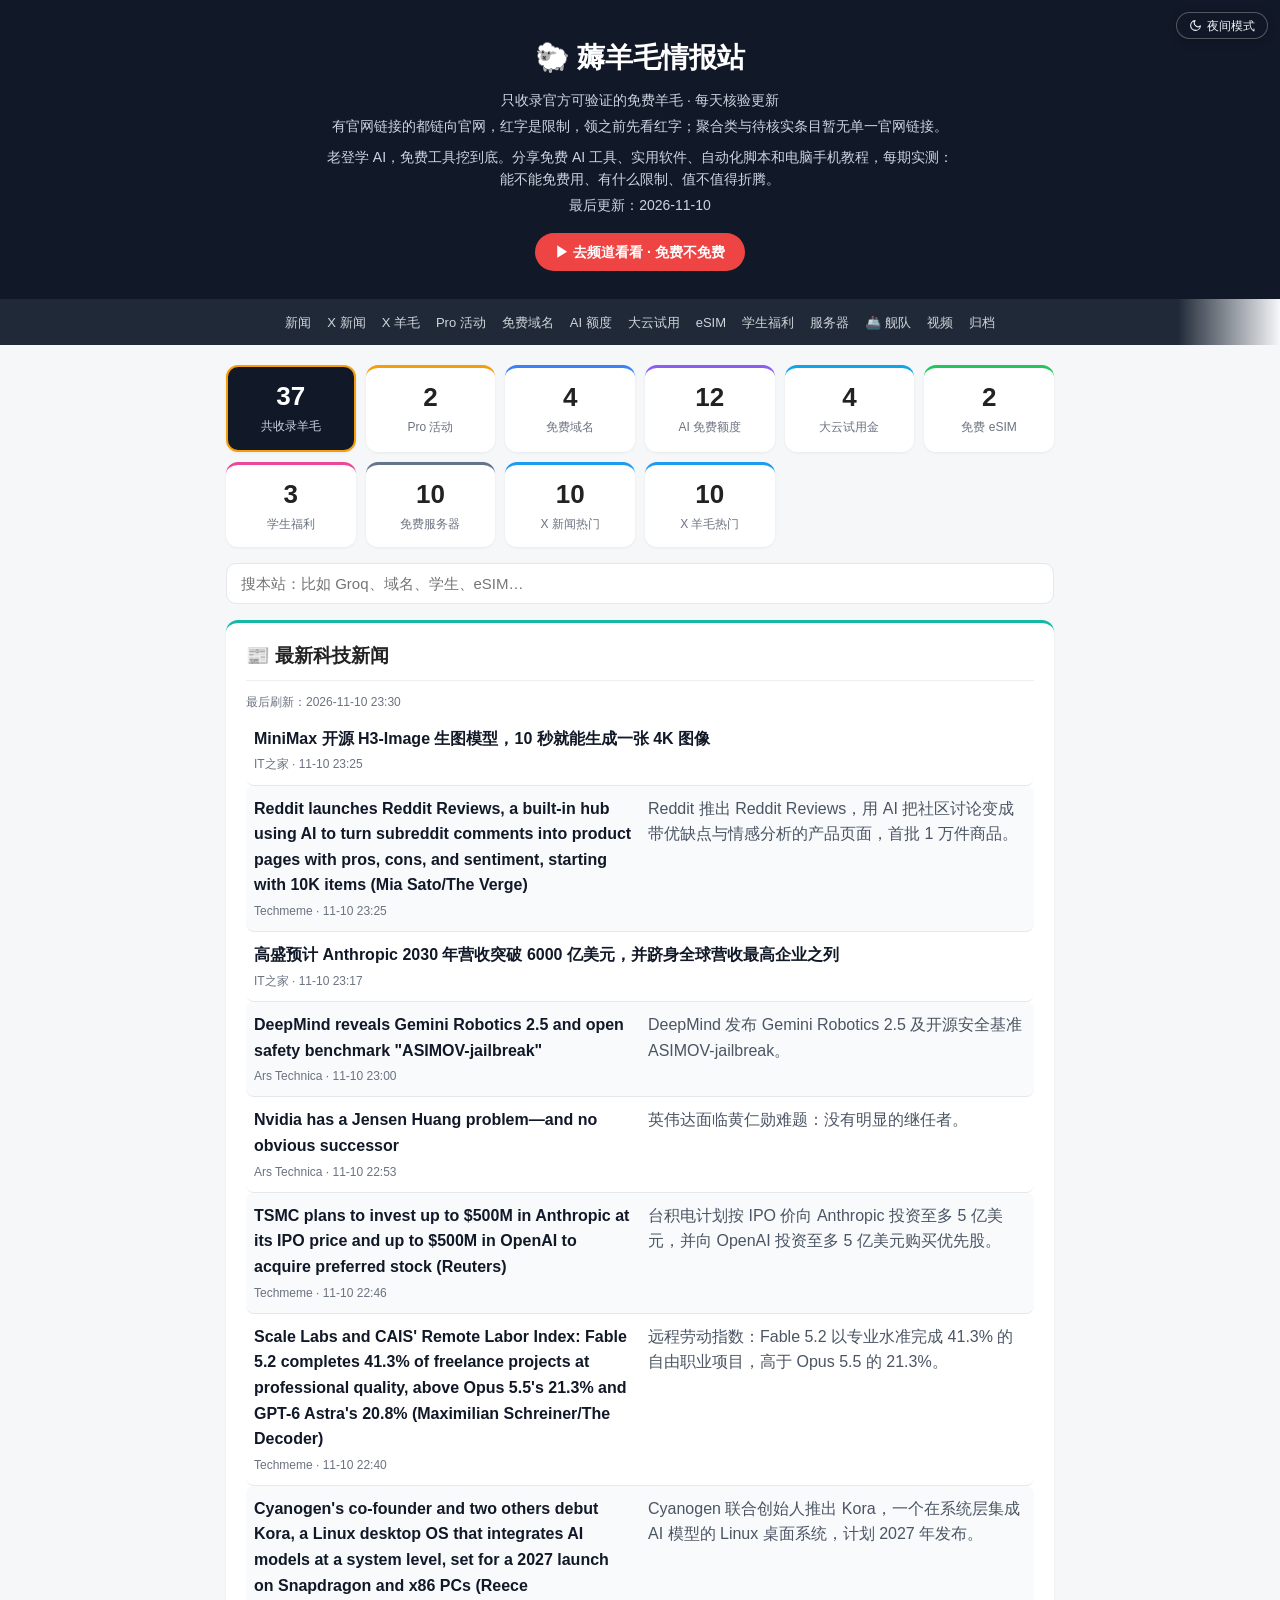
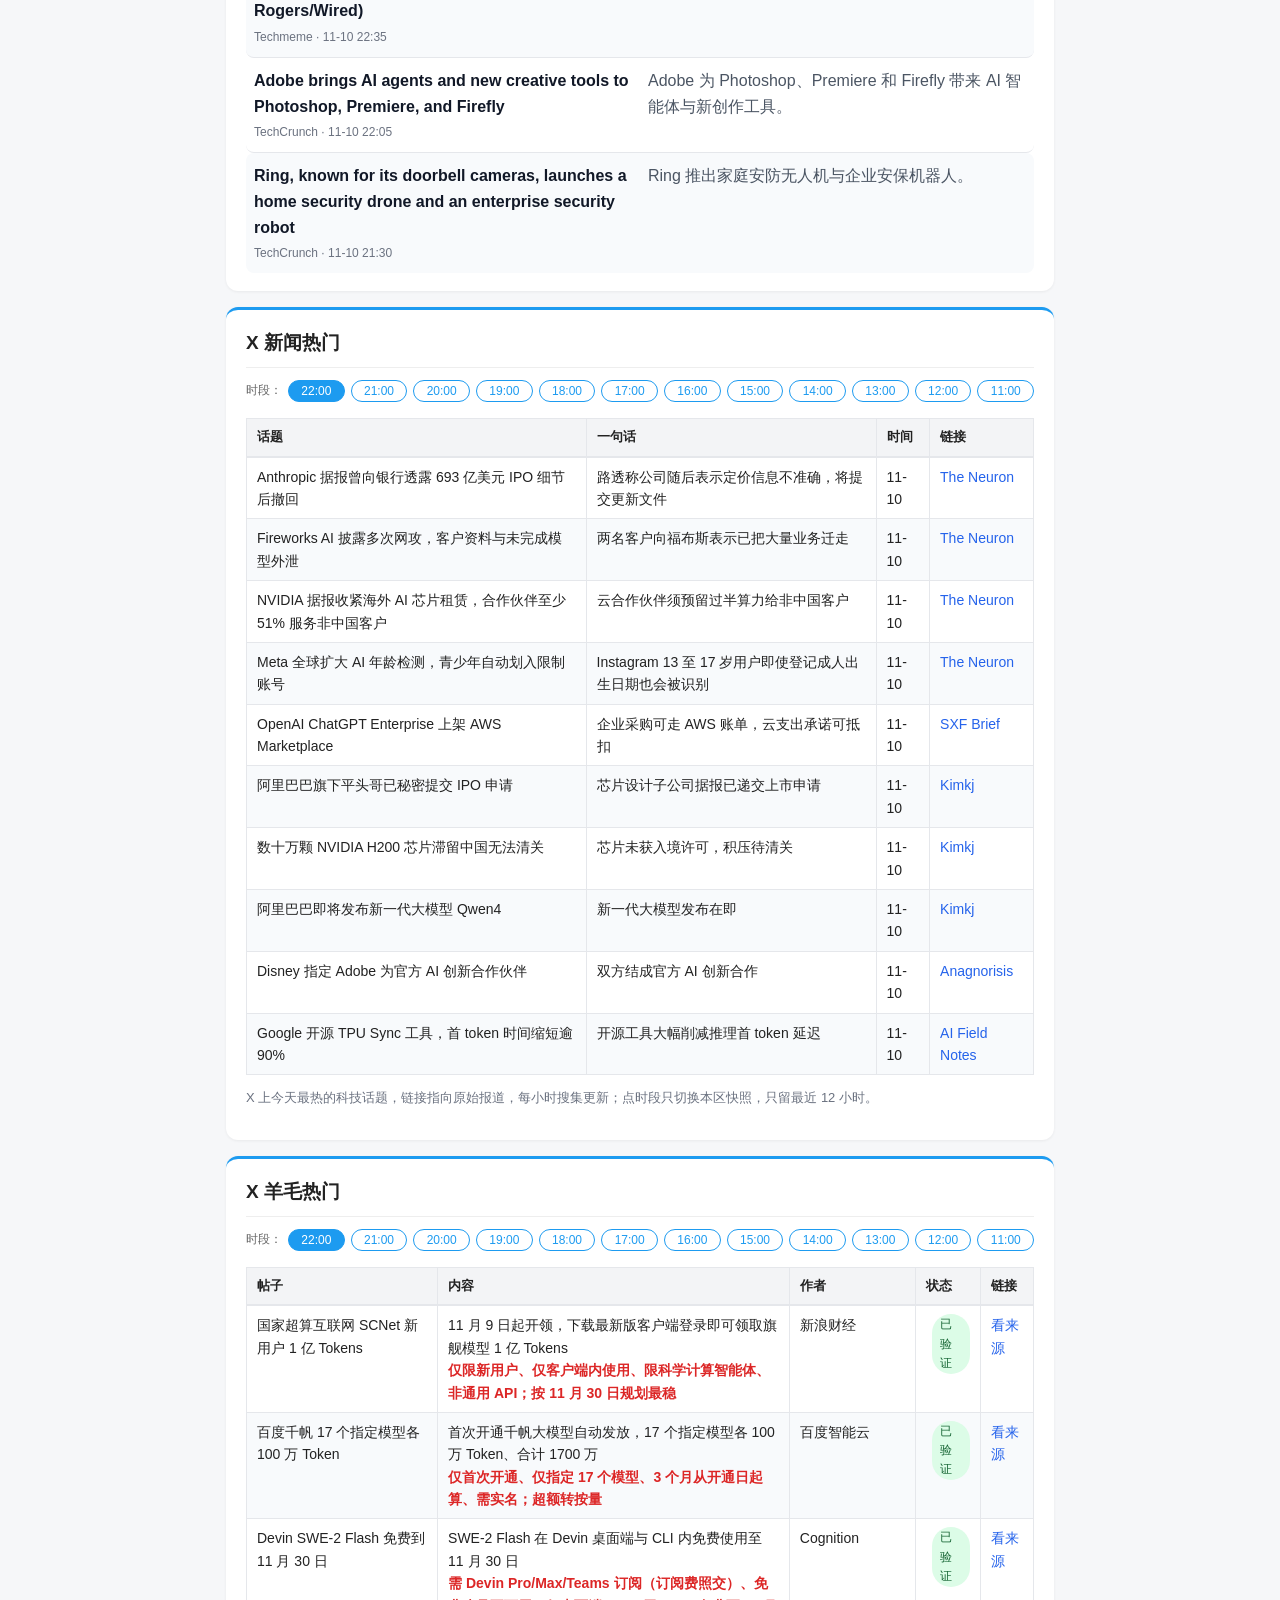
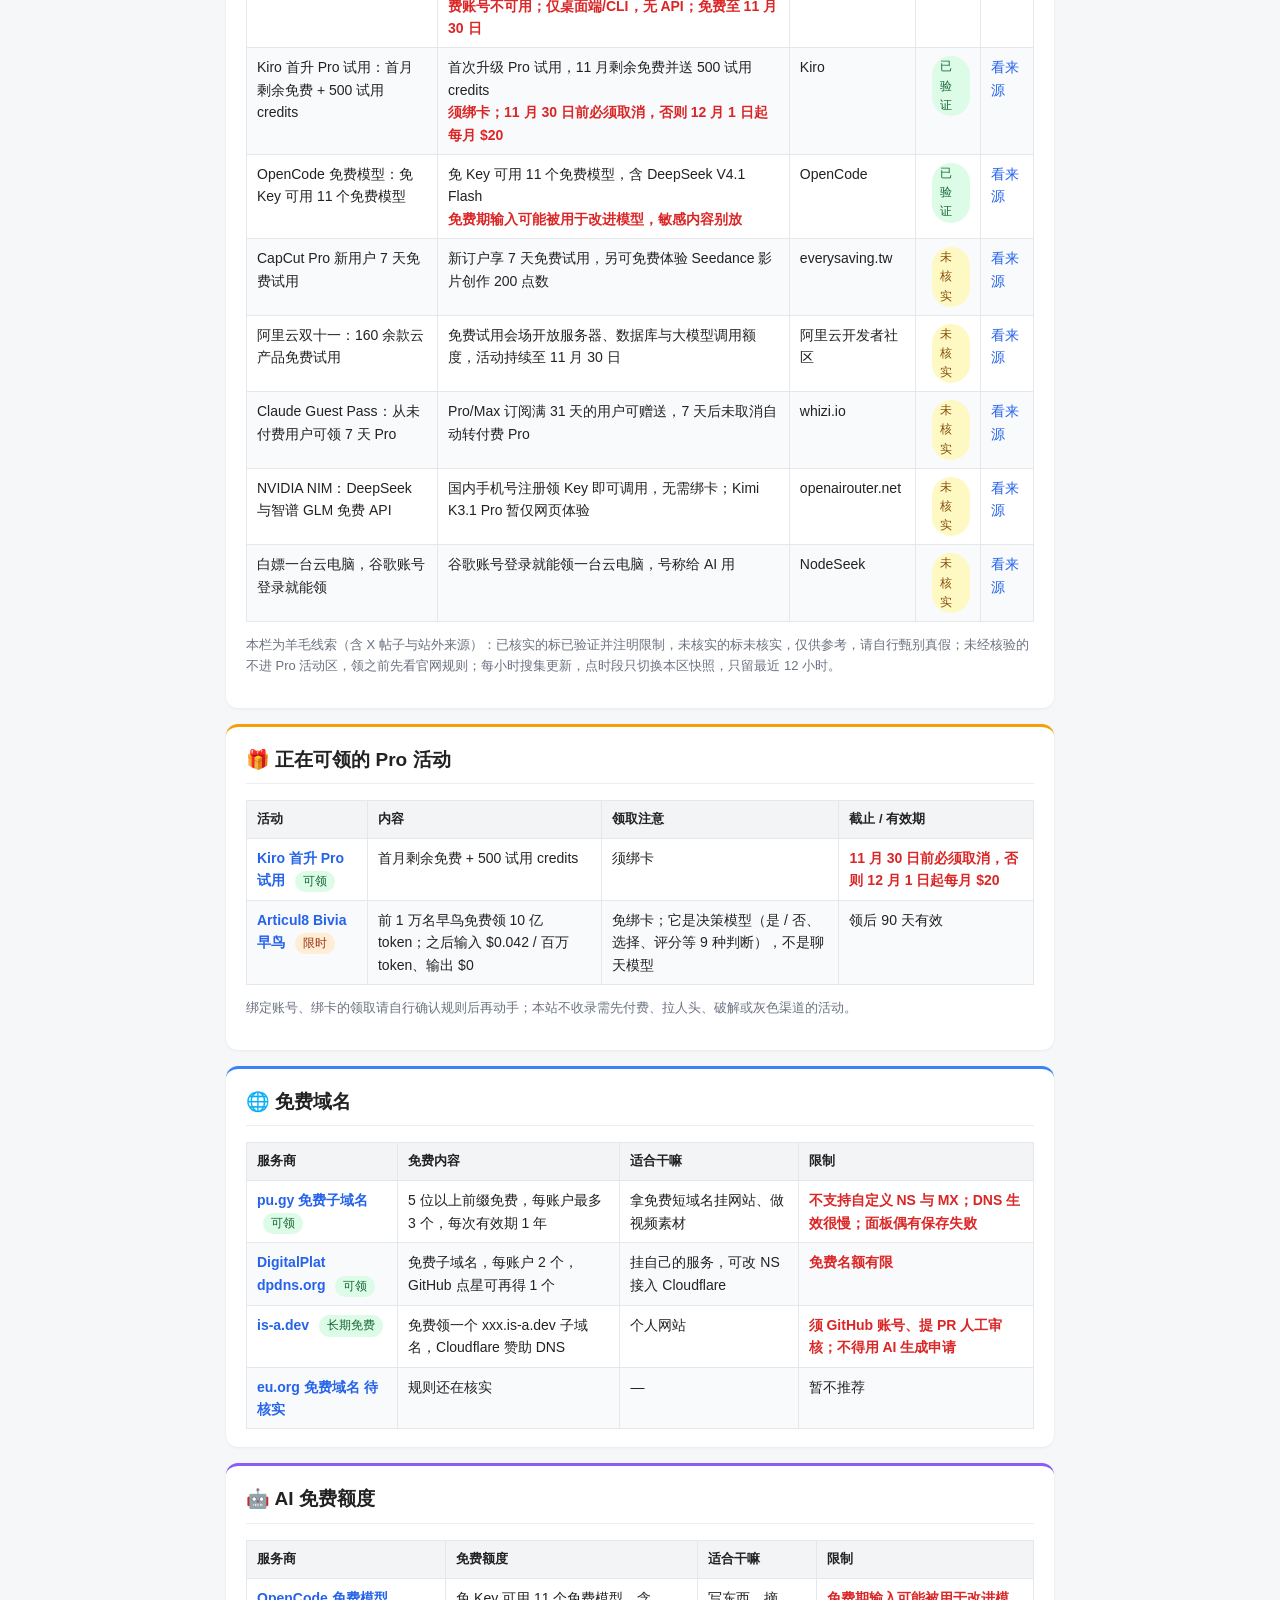
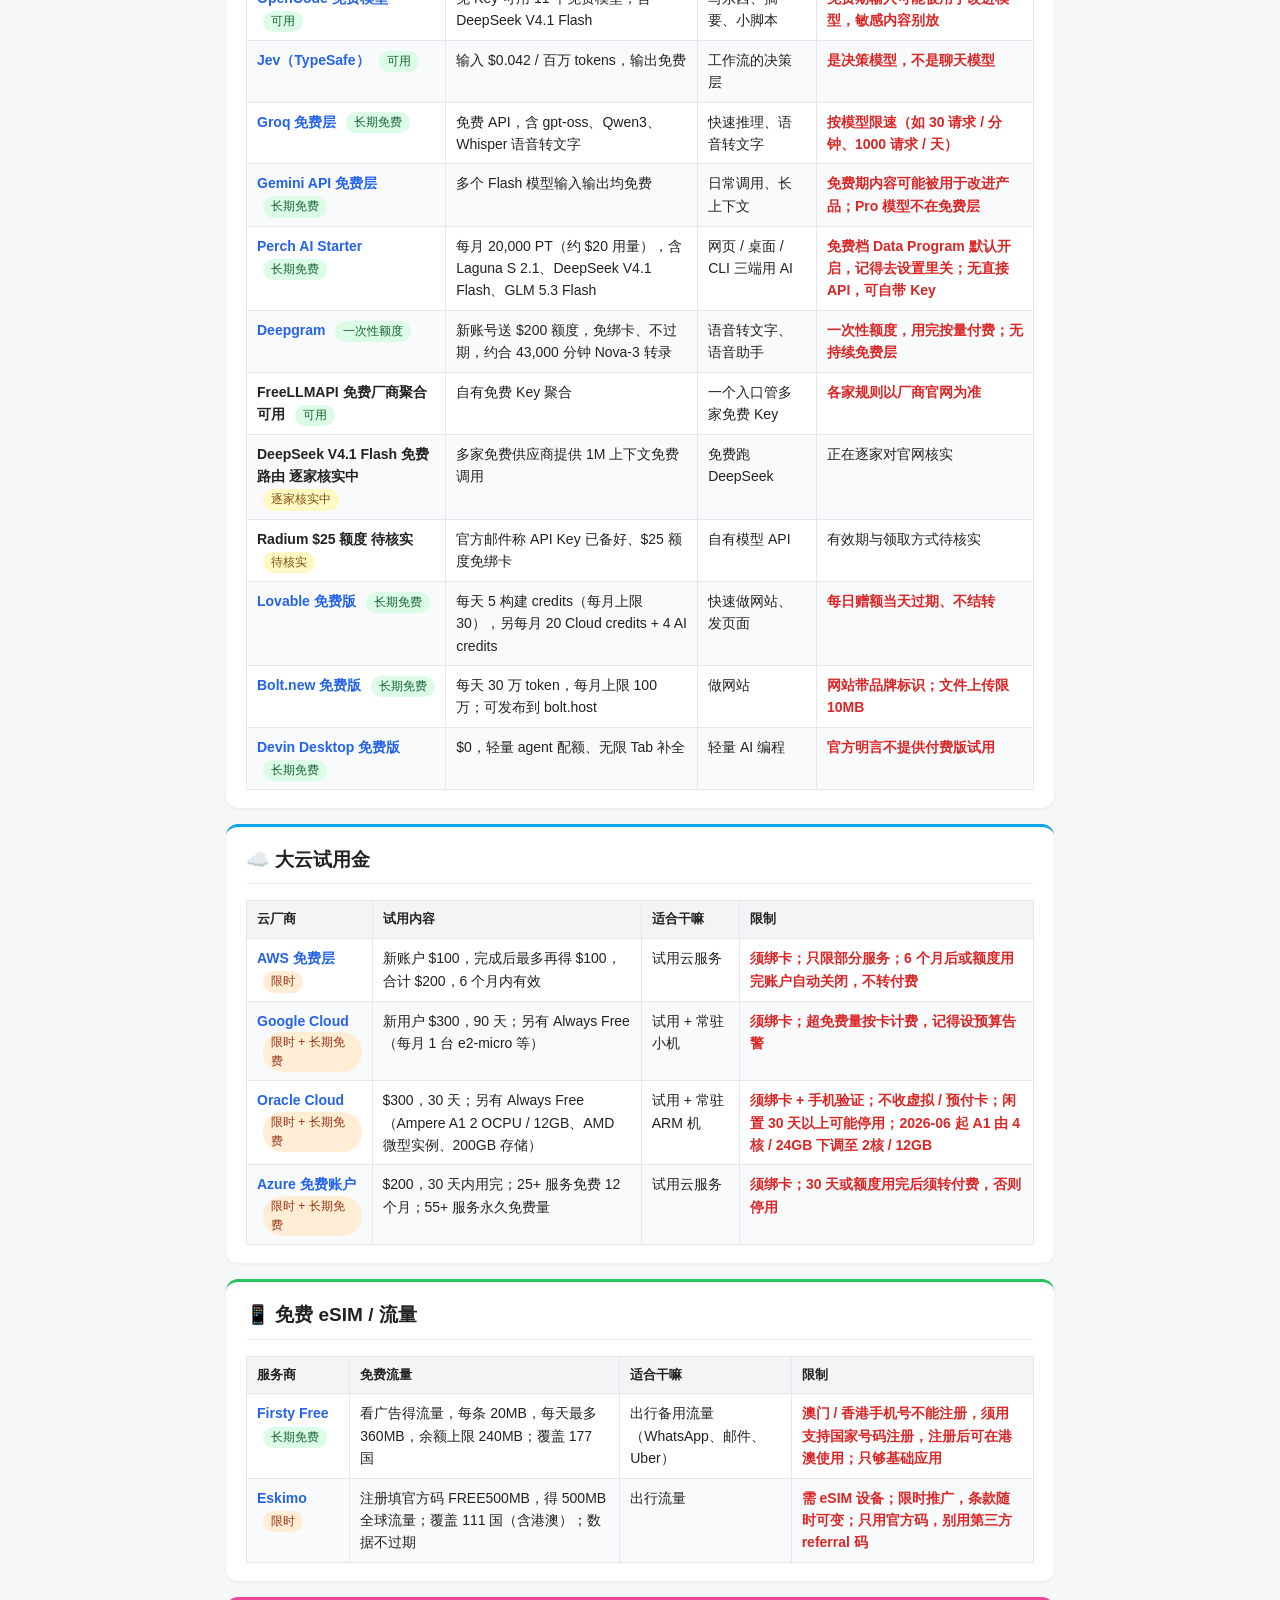
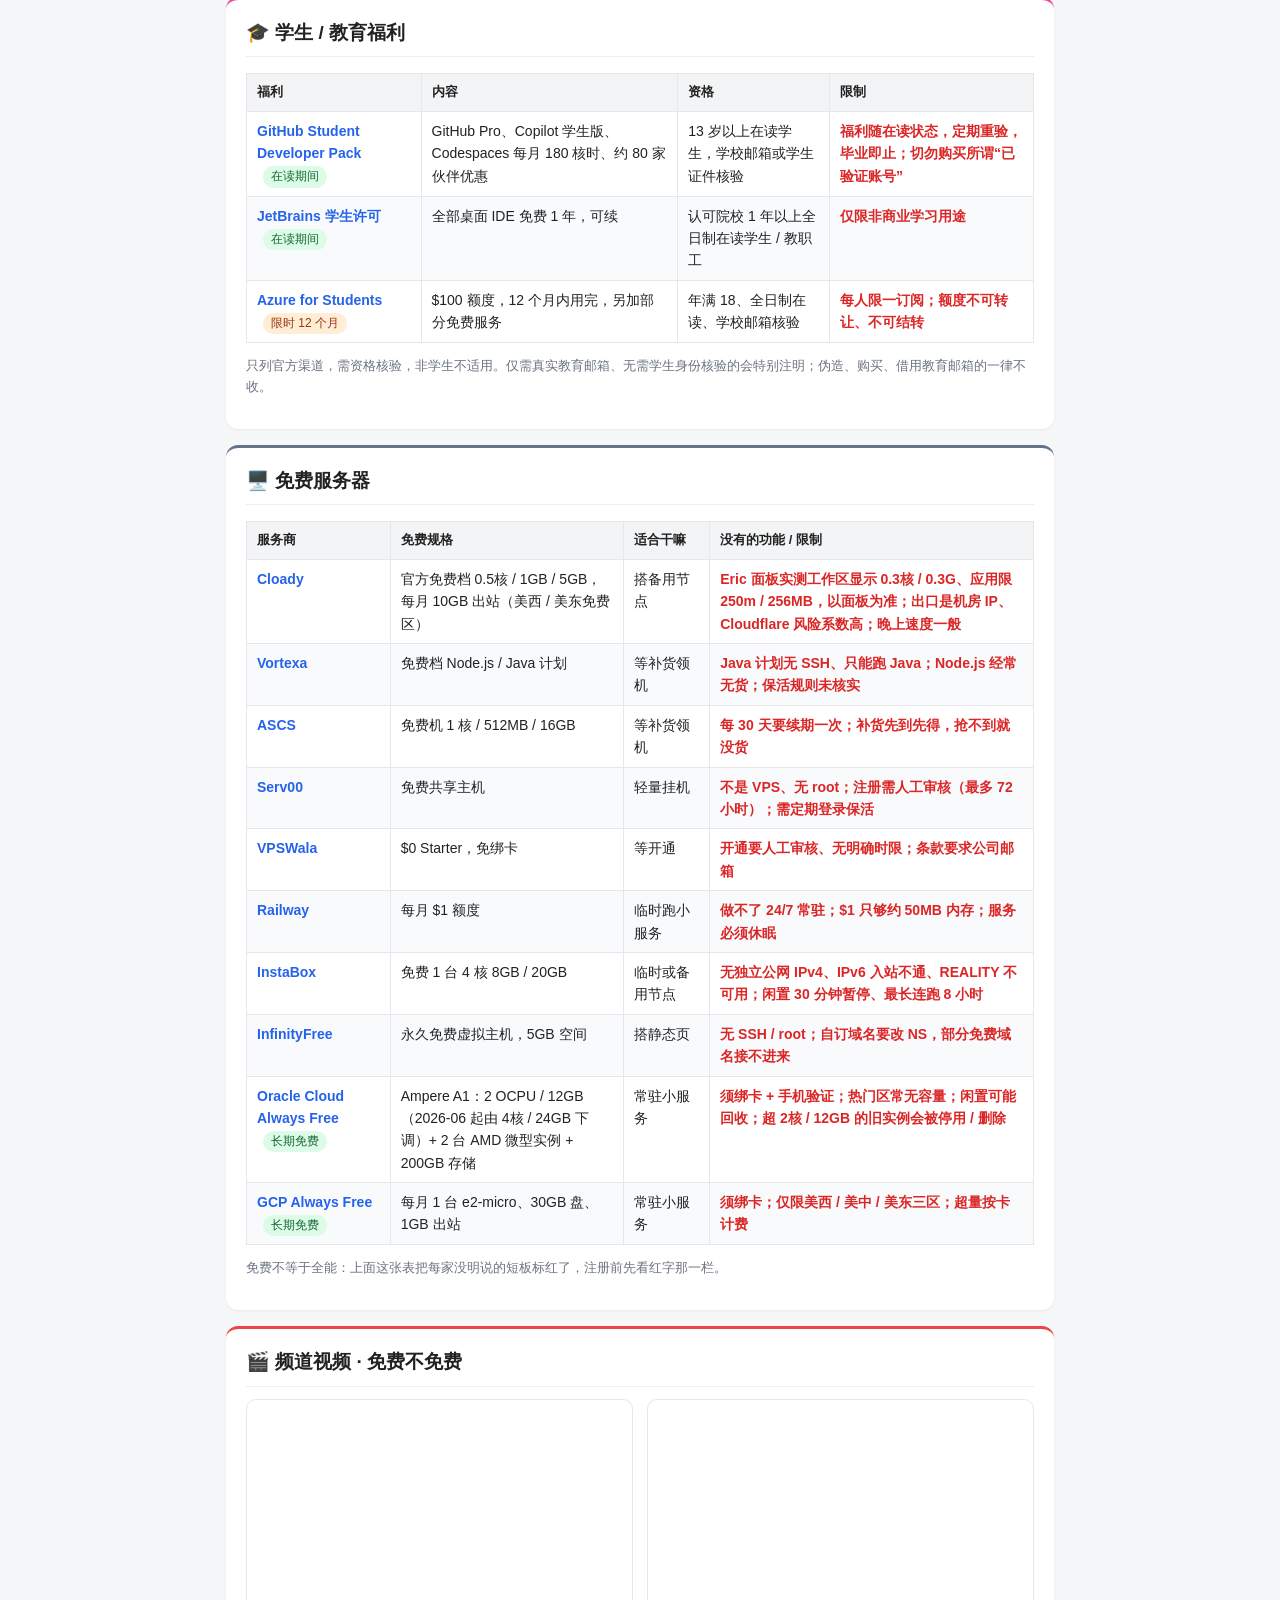
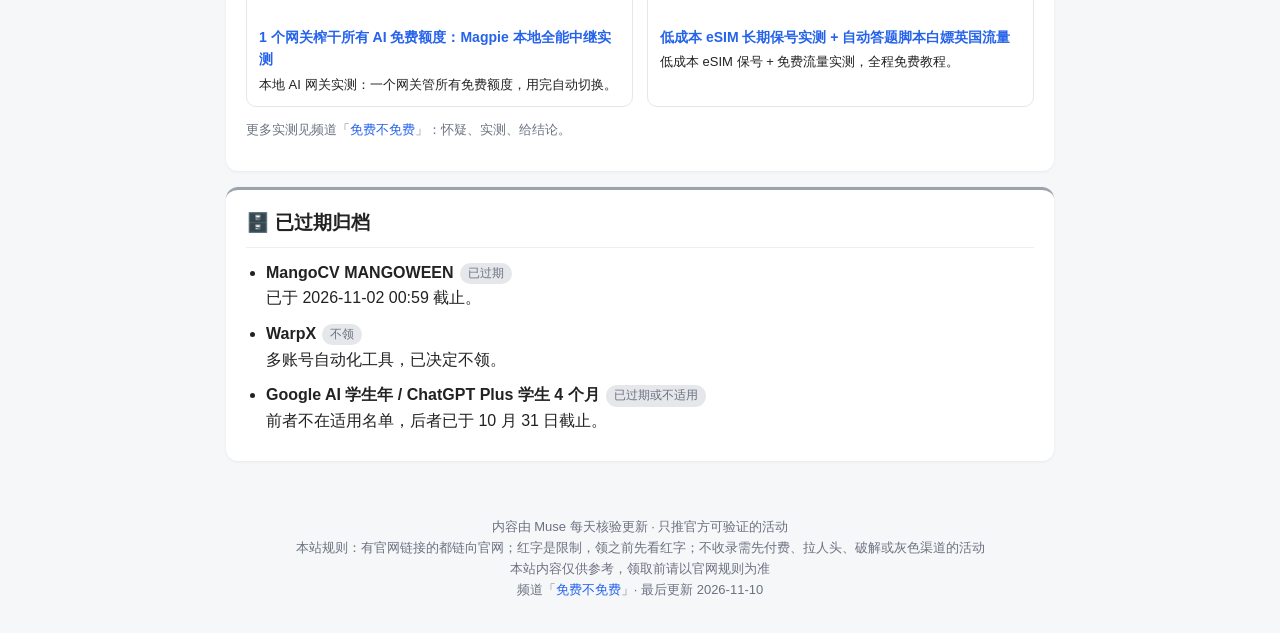
==== commit 8a332ec4: "news refresh 2026-11-10 23:30" ====
--- a/index.html
+++ b/index.html
@@ -25,7 +25,7 @@
 <script type="application/ld+json">{"@context":"https://schema.org","@type":"WebSite","name":"薅羊毛情报站","url":"https://freenofree.ct.ws/","inLanguage":"zh-CN","description":"只收录官方可验证的免费羊毛：免费 Pro、免费域名、AI 免费额度、大云试用金、免费 eSIM、学生福利、免费服务器，每天核验更新。","dateModified":"2026-11-10"}</script>
 <link rel="stylesheet" href="style.css?v=39469b6b55">
 </head>
-<body data-build="3615a06498" data-news="2026-11-10 20:29" data-x="2026-11-10 22:00">
+<body data-build="6fb451015e" data-news="2026-11-10 23:30" data-x="2026-11-10 22:00">
 <button id="theme-toggle" class="theme-toggle" type="button" aria-pressed="false" aria-label="切换到夜间模式"><svg class="icon-moon" viewBox="0 0 24 24" aria-hidden="true"><path d="M21 12.79A9 9 0 1 1 11.21 3 7 7 0 0 0 21 12.79z" fill="none" stroke="currentColor" stroke-width="2" stroke-linejoin="round"/></svg><svg class="icon-sun" viewBox="0 0 24 24" aria-hidden="true"><circle cx="12" cy="12" r="4" fill="none" stroke="currentColor" stroke-width="2"/><path d="M12 2v2M12 20v2M4.93 4.93l1.41 1.41M17.66 17.66l1.41 1.41M2 12h2M20 12h2M6.34 17.66l-1.41 1.41M19.07 4.93l-1.41 1.41" fill="none" stroke="currentColor" stroke-width="2" stroke-linecap="round"/></svg><span class="label-light">夜间模式</span><span class="label-dark">日间模式</span></button>
 <header>
   <h1>🐑 薅羊毛情报站</h1>
@@ -59,8 +59,8 @@
 
 <section id="news" class="cat-news">
 <h2>📰 最新科技新闻</h2>
-<p class="news-updated" id="news-updated">最后刷新：2026-11-10 20:29</p>
-<div id="news-list"><article class="news-item"><div class="news-en"><a href="https://www.ithome.com/1/025/139.htm" target="_blank" rel="noopener">Anthropic IPO 每股定价区间 70-78 美元，剑指 1.4 万亿美元完全摊薄估值</a></div><div class="news-meta">IT之家 · 11-10 20:25</div></article><article class="news-item"><div class="news-bi"><div class="news-en"><a href="https://www.techmeme.com/261110/p16#a261110p16" target="_blank" rel="noopener">Sources: Microsoft is among a group of companies lobbying the Trump administration to halt the FCC&#x27;s plan to ban imports of Chinese optical transceivers (Alexandra Alper/Reuters)</a></div><div class="news-zh">微软等公司正游说特朗普政府，叫停 FCC 禁止进口中国光收发器的计划。</div></div><div class="news-meta">Techmeme · 11-10 20:25</div></article><article class="news-item"><div class="news-bi"><div class="news-en"><a href="https://arstechnica.com/gadgets/2026/11/ukraines-fiber-optic-drones-get-squeezed-by-ai-data-center-demand/" target="_blank" rel="noopener">Ukraine’s fiber-optic drones get squeezed by AI data center demand</a></div><div class="news-zh">乌克兰光纤无人机受 AI 数据中心需求挤压。</div></div><div class="news-meta">Ars Technica · 11-10 20:15</div></article><article class="news-item"><div class="news-bi"><div class="news-en"><a href="https://deepmind.google/blog/introducing-alphaproof-code/" target="_blank" rel="noopener">AlphaProof Code</a></div><div class="news-zh">DeepMind 推出 AlphaProof Code。</div></div><div class="news-meta">Hacker News · 11-10 20:11</div></article><article class="news-item"><div class="news-bi"><div class="news-en"><a href="https://arstechnica.com/gadgets/2026/11/review-apples-1999-m6-macbook-pro-feels-stuck-in-the-middle/" target="_blank" rel="noopener">Review: Apple&#x27;s M6 MacBook Pro is good, but it&#x27;s missing all the exciting stuff</a></div><div class="news-zh">苹果 M6 MacBook Pro 评测：表现不错，但缺少令人兴奋的新亮点。</div></div><div class="news-meta">Ars Technica · 11-10 20:00</div></article><article class="news-item"><div class="news-bi"><div class="news-en"><a href="https://www.techmeme.com/261110/p13#a261110p13" target="_blank" rel="noopener">Sources: Jensen Huang and Alice Huang&#x27;s relationship dates back to at least 2023, facilitating $7.5B+ in Nvidia chip shipments via Chinese companies since then (The Information)</a></div><div class="news-zh">消息称黄仁勋与 Alice Huang 的关系至少可追溯至 2023 年，经中国公司促成逾 75 亿美元英伟达芯片出货。</div></div><div class="news-meta">Techmeme · 11-10 19:45</div></article><article class="news-item"><div class="news-en"><a href="https://www.ithome.com/1/025/126.htm" target="_blank" rel="noopener">原生支持 3D 高斯泼溅，免费开源 3D 创作软件 Blender 5.3 发布</a></div><div class="news-meta">IT之家 · 11-10 19:38</div></article><article class="news-item"><div class="news-bi"><div class="news-en"><a href="https://www.notion.com/help/security-incident-involving-a-third-party-ai-vendor" target="_blank" rel="noopener">Fireworks AI security breach impacts Notion and their customers</a></div><div class="news-zh">Fireworks AI 安全漏洞波及 Notion 及其客户。</div></div><div class="news-meta">Hacker News · 11-10 15:19</div></article><article class="news-item"><div class="news-bi"><div class="news-en"><a href="https://strandsagents.com/blog/amazon-saves-millions-replacing-sonnet-with-strands-decider/" target="_blank" rel="noopener">Amazon saves millions by replacing Sonnet 4.6 with Strands Decider</a></div><div class="news-zh">亚马逊以 Strands Decider 取代 Sonnet 4.6，节省数百万美元。</div></div><div class="news-meta">Hacker News · 11-10 14:01</div></article><article class="news-item"><div class="news-bi"><div class="news-en"><a href="https://arstechnica.com/ai/2026/11/claude-code-settings-files-expose-thousands-of-secrets-on-github/" target="_blank" rel="noopener">Claude Code is accidentally exposing secrets all over GitHub</a></div><div class="news-zh">Claude Code 意外将大量密钥泄露到 GitHub 上。</div></div><div class="news-meta">Ars Technica · 11-10 01:24</div></article></div>
+<p class="news-updated" id="news-updated">最后刷新：2026-11-10 23:30</p>
+<div id="news-list"><article class="news-item"><div class="news-en"><a href="https://www.ithome.com/1/025/191.htm" target="_blank" rel="noopener">MiniMax 开源 H3-Image 生图模型，10 秒就能生成一张 4K 图像</a></div><div class="news-meta">IT之家 · 11-10 23:25</div></article><article class="news-item"><div class="news-bi"><div class="news-en"><a href="https://www.techmeme.com/261110/p26#a261110p26" target="_blank" rel="noopener">Reddit launches Reddit Reviews, a built-in hub using AI to turn subreddit comments into product pages with pros, cons, and sentiment, starting with 10K items (Mia Sato/The Verge)</a></div><div class="news-zh">Reddit 推出 Reddit Reviews，用 AI 把社区讨论变成带优缺点与情感分析的产品页面，首批 1 万件商品。</div></div><div class="news-meta">Techmeme · 11-10 23:25</div></article><article class="news-item"><div class="news-en"><a href="https://www.ithome.com/1/025/190.htm" target="_blank" rel="noopener">高盛预计 Anthropic 2030 年营收突破 6000 亿美元，并跻身全球营收最高企业之列</a></div><div class="news-meta">IT之家 · 11-10 23:17</div></article><article class="news-item"><div class="news-bi"><div class="news-en"><a href="https://arstechnica.com/google/2026/11/deepmind-reveals-gemini-robotics-2-5-and-open-safety-benchmark-asimov-jailbreak/" target="_blank" rel="noopener">DeepMind reveals Gemini Robotics 2.5 and open safety benchmark &quot;ASIMOV-jailbreak&quot;</a></div><div class="news-zh">DeepMind 发布 Gemini Robotics 2.5 及开源安全基准 ASIMOV-jailbreak。</div></div><div class="news-meta">Ars Technica · 11-10 23:00</div></article><article class="news-item"><div class="news-bi"><div class="news-en"><a href="https://arstechnica.com/gadgets/2026/11/nvidia-has-a-jensen-huang-problem-and-no-obvious-successor/" target="_blank" rel="noopener">Nvidia has a Jensen Huang problem—and no obvious successor</a></div><div class="news-zh">英伟达面临黄仁勋难题：没有明显的继任者。</div></div><div class="news-meta">Ars Technica · 11-10 22:53</div></article><article class="news-item"><div class="news-bi"><div class="news-en"><a href="https://www.techmeme.com/261110/p24#a261110p24" target="_blank" rel="noopener">TSMC plans to invest up to $500M in Anthropic at its IPO price and up to $500M in OpenAI to acquire preferred stock (Reuters)</a></div><div class="news-zh">台积电计划按 IPO 价向 Anthropic 投资至多 5 亿美元，并向 OpenAI 投资至多 5 亿美元购买优先股。</div></div><div class="news-meta">Techmeme · 11-10 22:46</div></article><article class="news-item"><div class="news-bi"><div class="news-en"><a href="https://www.techmeme.com/261110/p23#a261110p23" target="_blank" rel="noopener">Scale Labs and CAIS&#x27; Remote Labor Index: Fable 5.2 completes 41.3% of freelance projects at professional quality, above Opus 5.5&#x27;s 21.3% and GPT-6 Astra&#x27;s 20.8% (Maximilian Schreiner/The Decoder)</a></div><div class="news-zh">远程劳动指数：Fable 5.2 以专业水准完成 41.3% 的自由职业项目，高于 Opus 5.5 的 21.3%。</div></div><div class="news-meta">Techmeme · 11-10 22:40</div></article><article class="news-item"><div class="news-bi"><div class="news-en"><a href="https://www.techmeme.com/261110/p22#a261110p22" target="_blank" rel="noopener">Cyanogen&#x27;s co-founder and two others debut Kora, a Linux desktop OS that integrates AI models at a system level, set for a 2027 launch on Snapdragon and x86 PCs (Reece Rogers/Wired)</a></div><div class="news-zh">Cyanogen 联合创始人推出 Kora，一个在系统层集成 AI 模型的 Linux 桌面系统，计划 2027 年发布。</div></div><div class="news-meta">Techmeme · 11-10 22:35</div></article><article class="news-item"><div class="news-bi"><div class="news-en"><a href="https://techcrunch.com/2026/11/10/adobe-adds-more-ai-to-its-products-and-launches-an-mcp/" target="_blank" rel="noopener">Adobe brings AI agents and new creative tools to Photoshop, Premiere, and Firefly</a></div><div class="news-zh">Adobe 为 Photoshop、Premiere 和 Firefly 带来 AI 智能体与新创作工具。</div></div><div class="news-meta">TechCrunch · 11-10 22:05</div></article><article class="news-item"><div class="news-bi"><div class="news-en"><a href="https://techcrunch.com/2026/11/10/ring-known-for-its-doorbell-cameras-launches-a-home-security-drone-and-an-enterprise-security-robot/" target="_blank" rel="noopener">Ring, known for its doorbell cameras, launches a home security drone and an enterprise security robot</a></div><div class="news-zh">Ring 推出家庭安防无人机与企业安保机器人。</div></div><div class="news-meta">TechCrunch · 11-10 21:30</div></article></div>
 </section>
 
 <section id="xnews" class="cat-xnews">
@@ -132,6 +132,6 @@
   本站内容仅供参考，领取前请以官网规则为准<br>
   频道「<a href="https://www.youtube.com/@freeis.notfree" target="_blank" rel="noopener">免费不免费</a>」· 最后更新 <span class="last-updated">2026-11-10</span>
 </footer>
-<script defer src="bundle.js?v=3615a06498"></script>
+<script defer src="bundle.js?v=6fb451015e"></script>
 </body>
 </html>
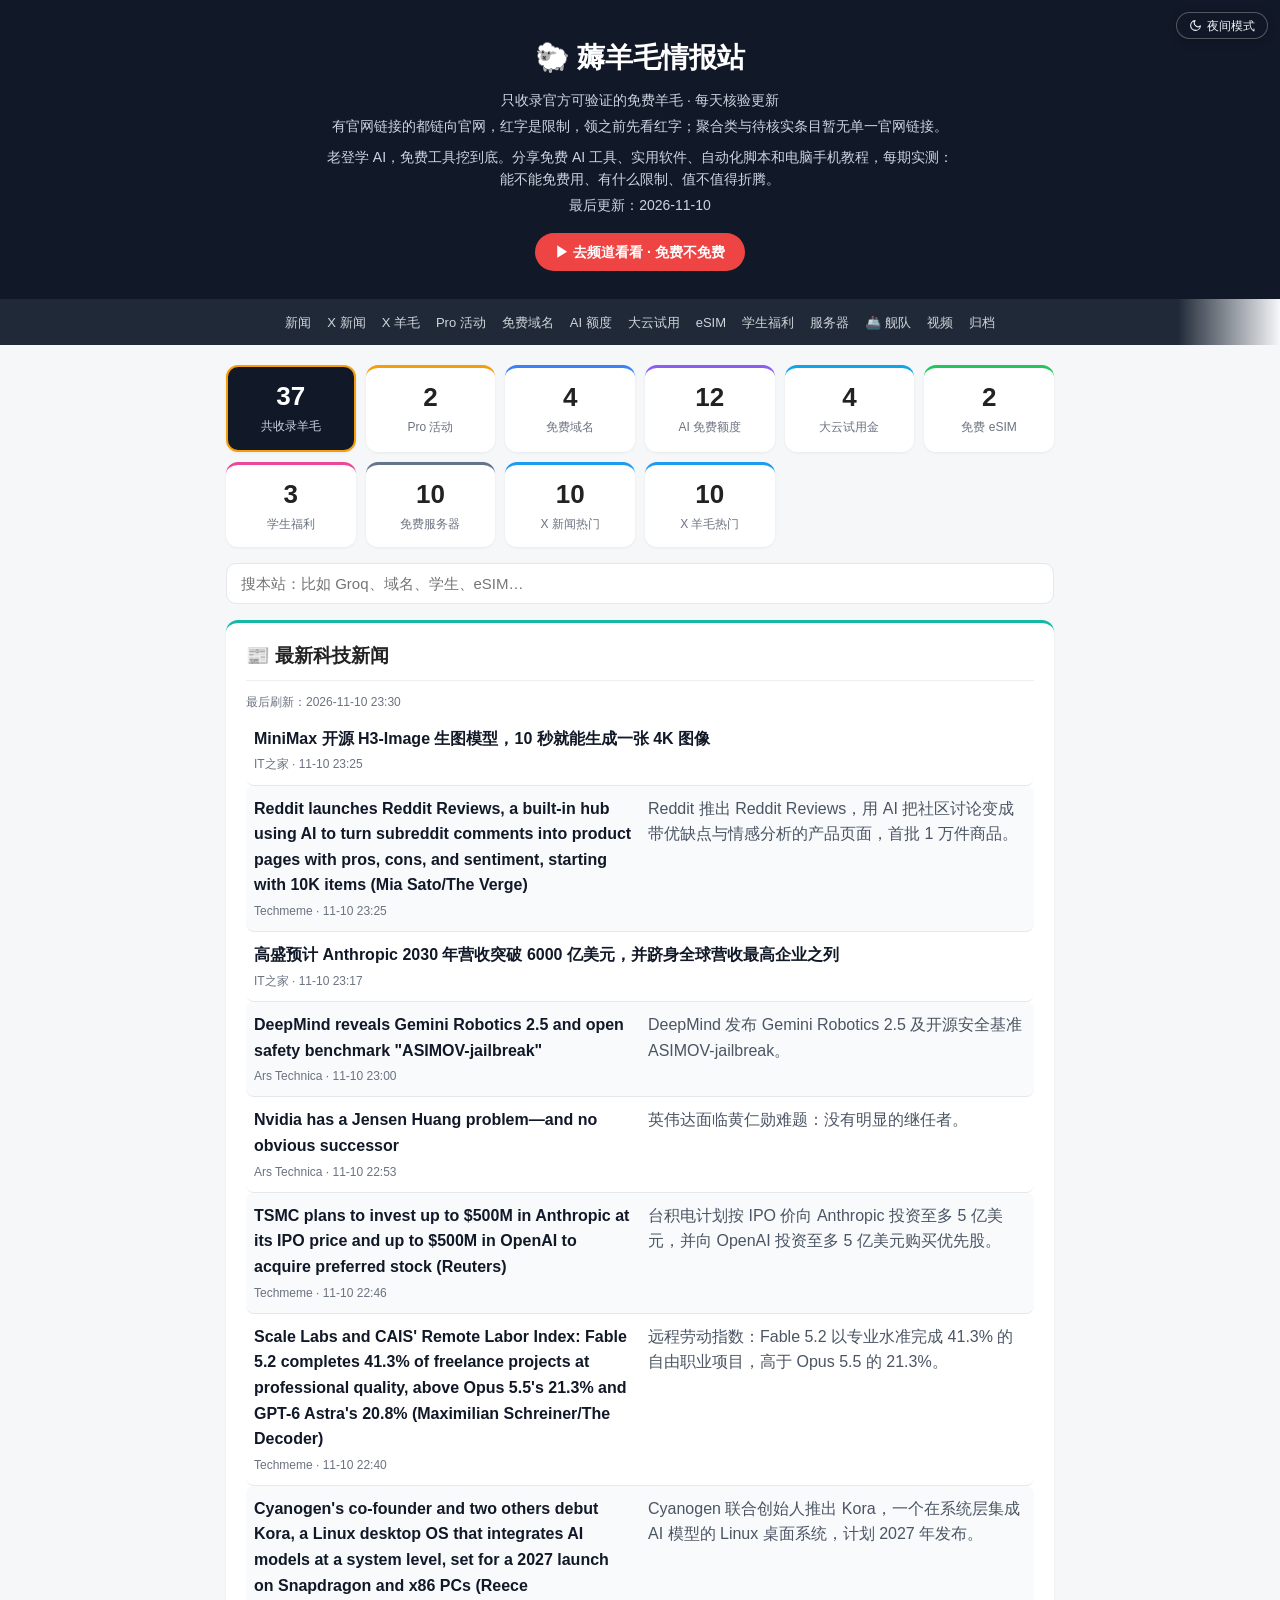
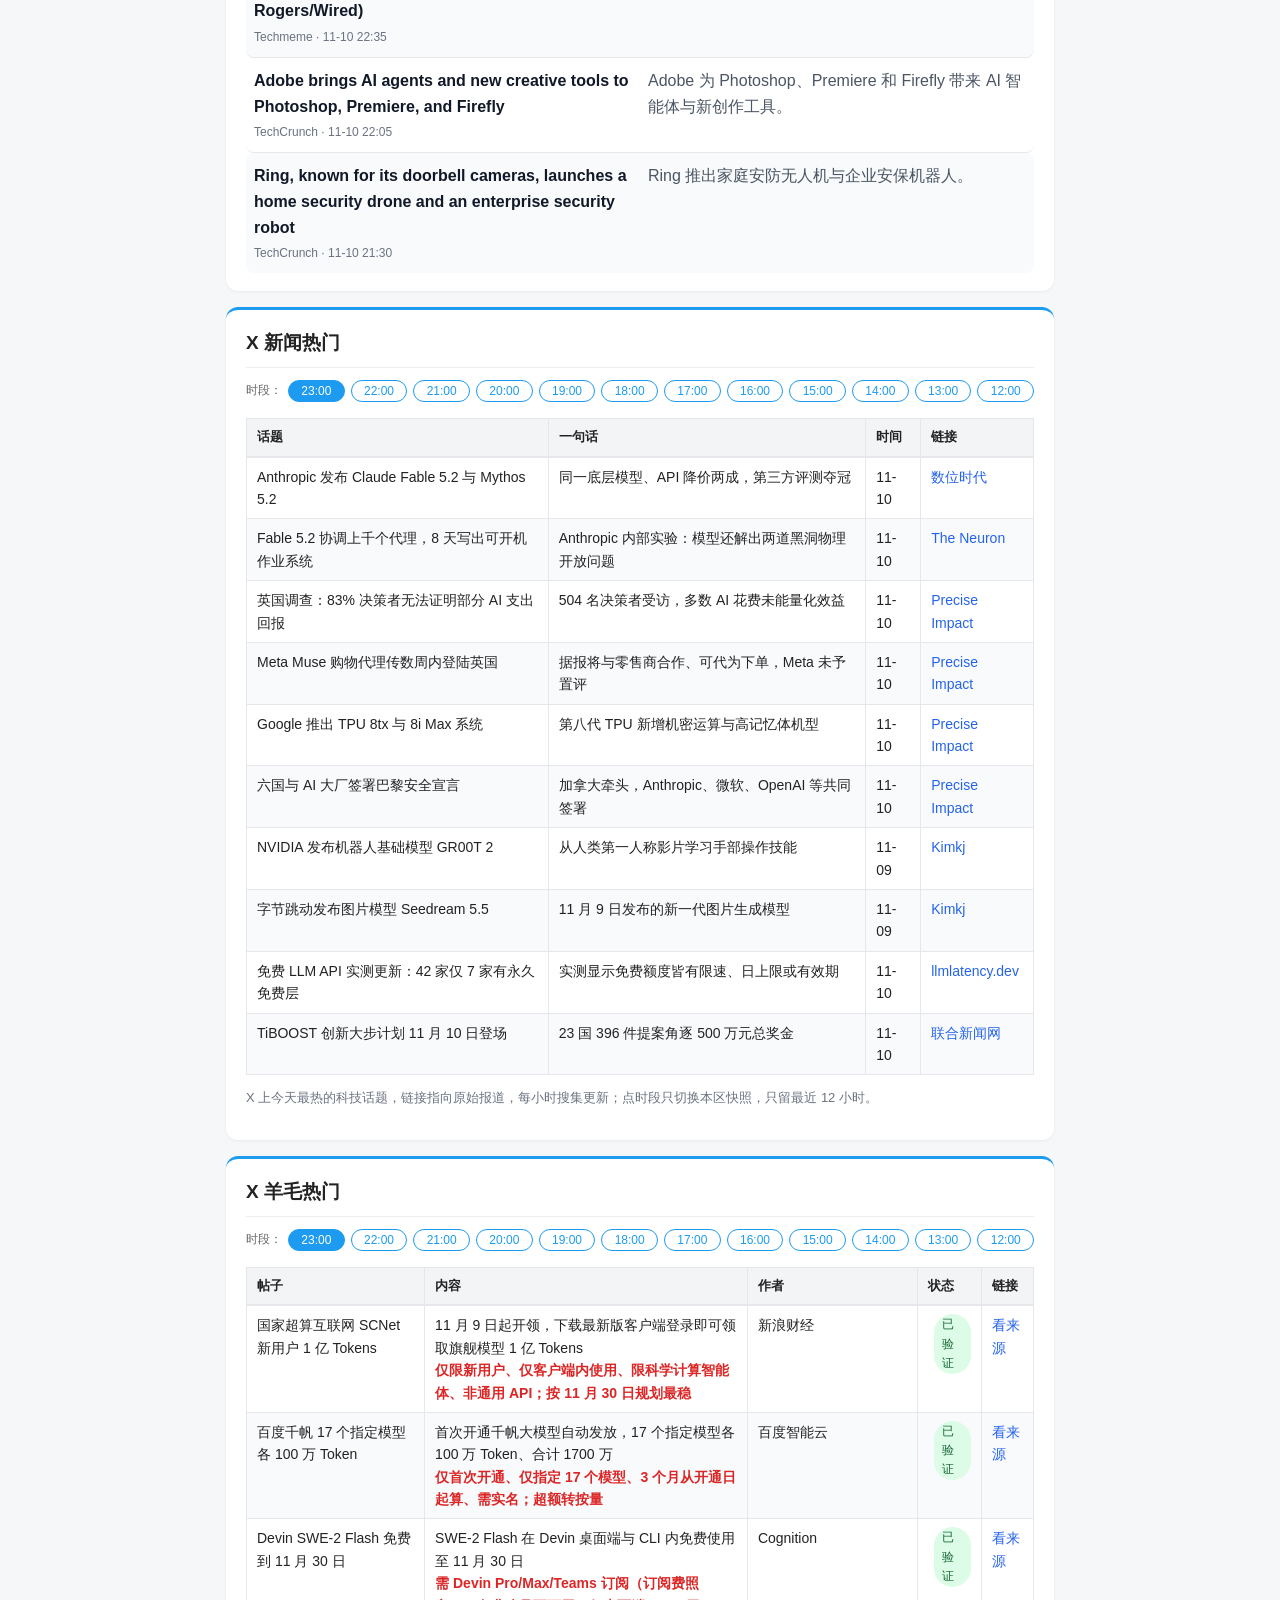
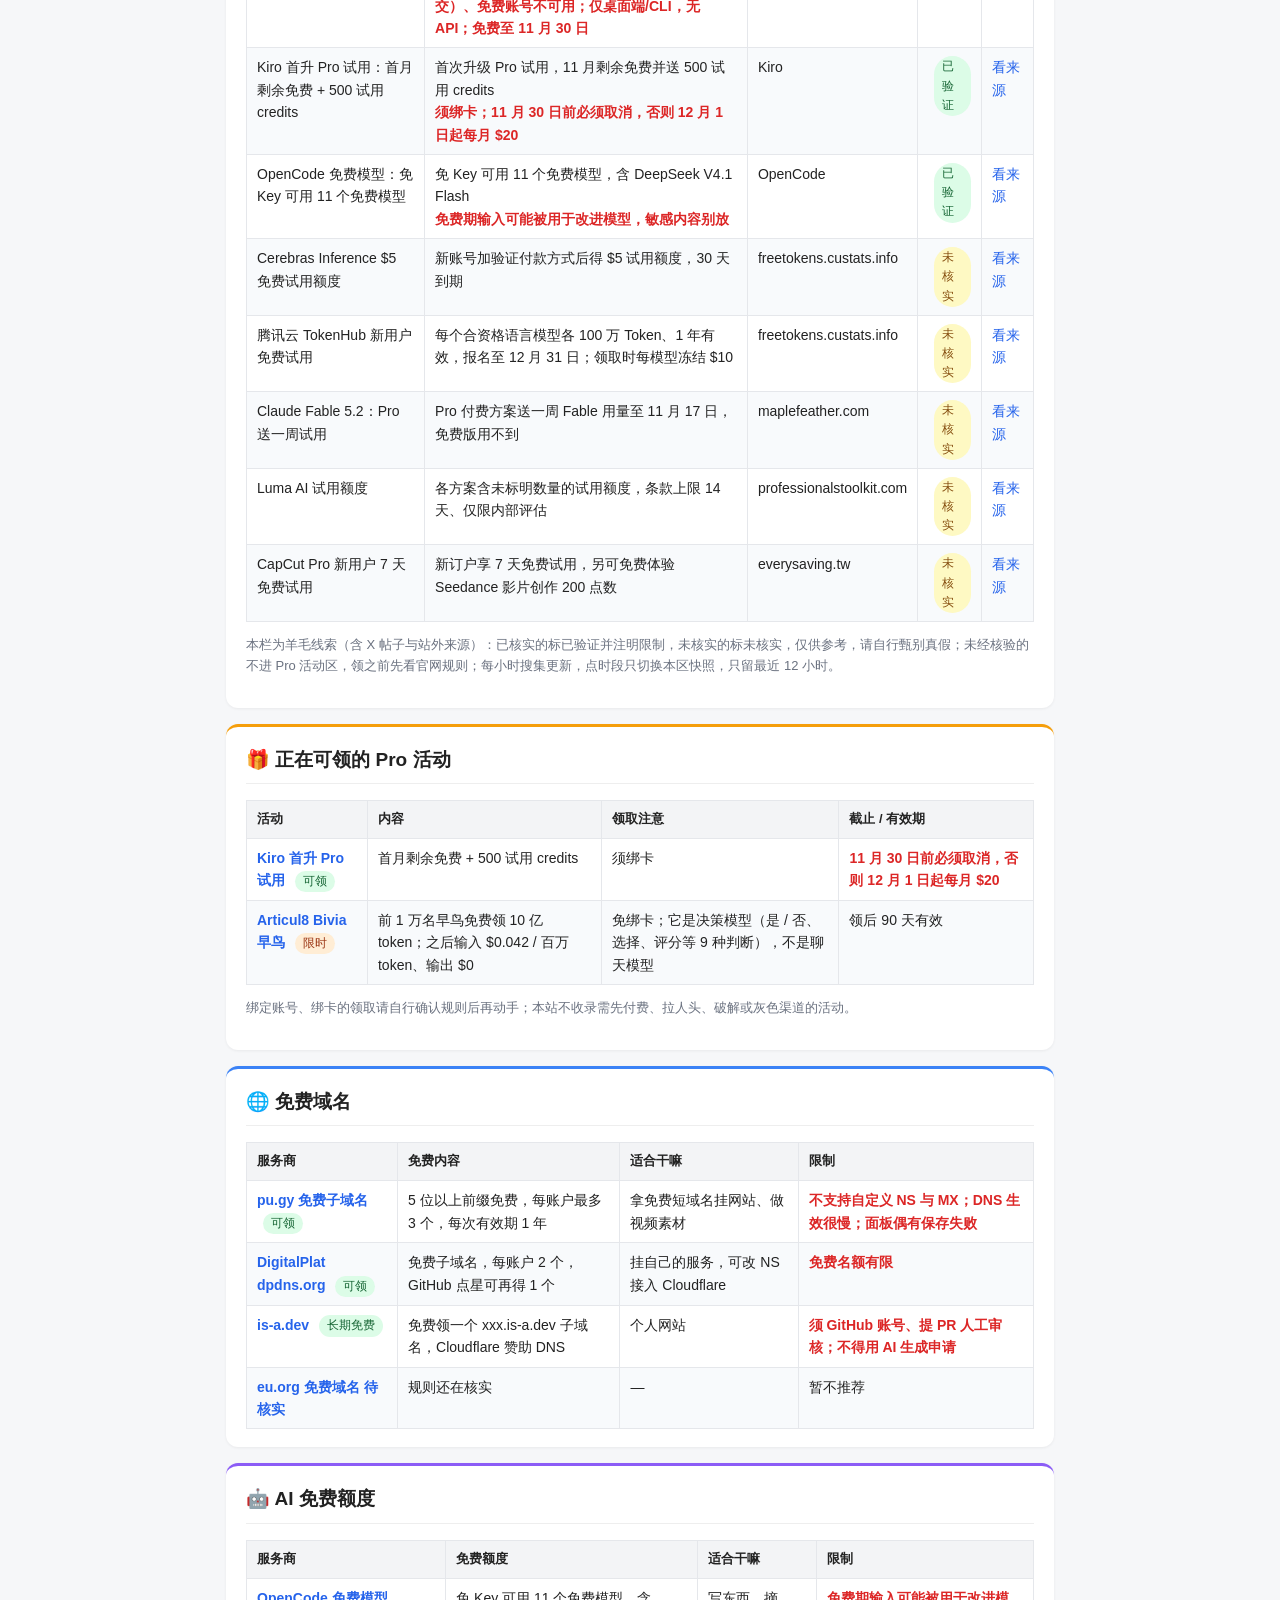
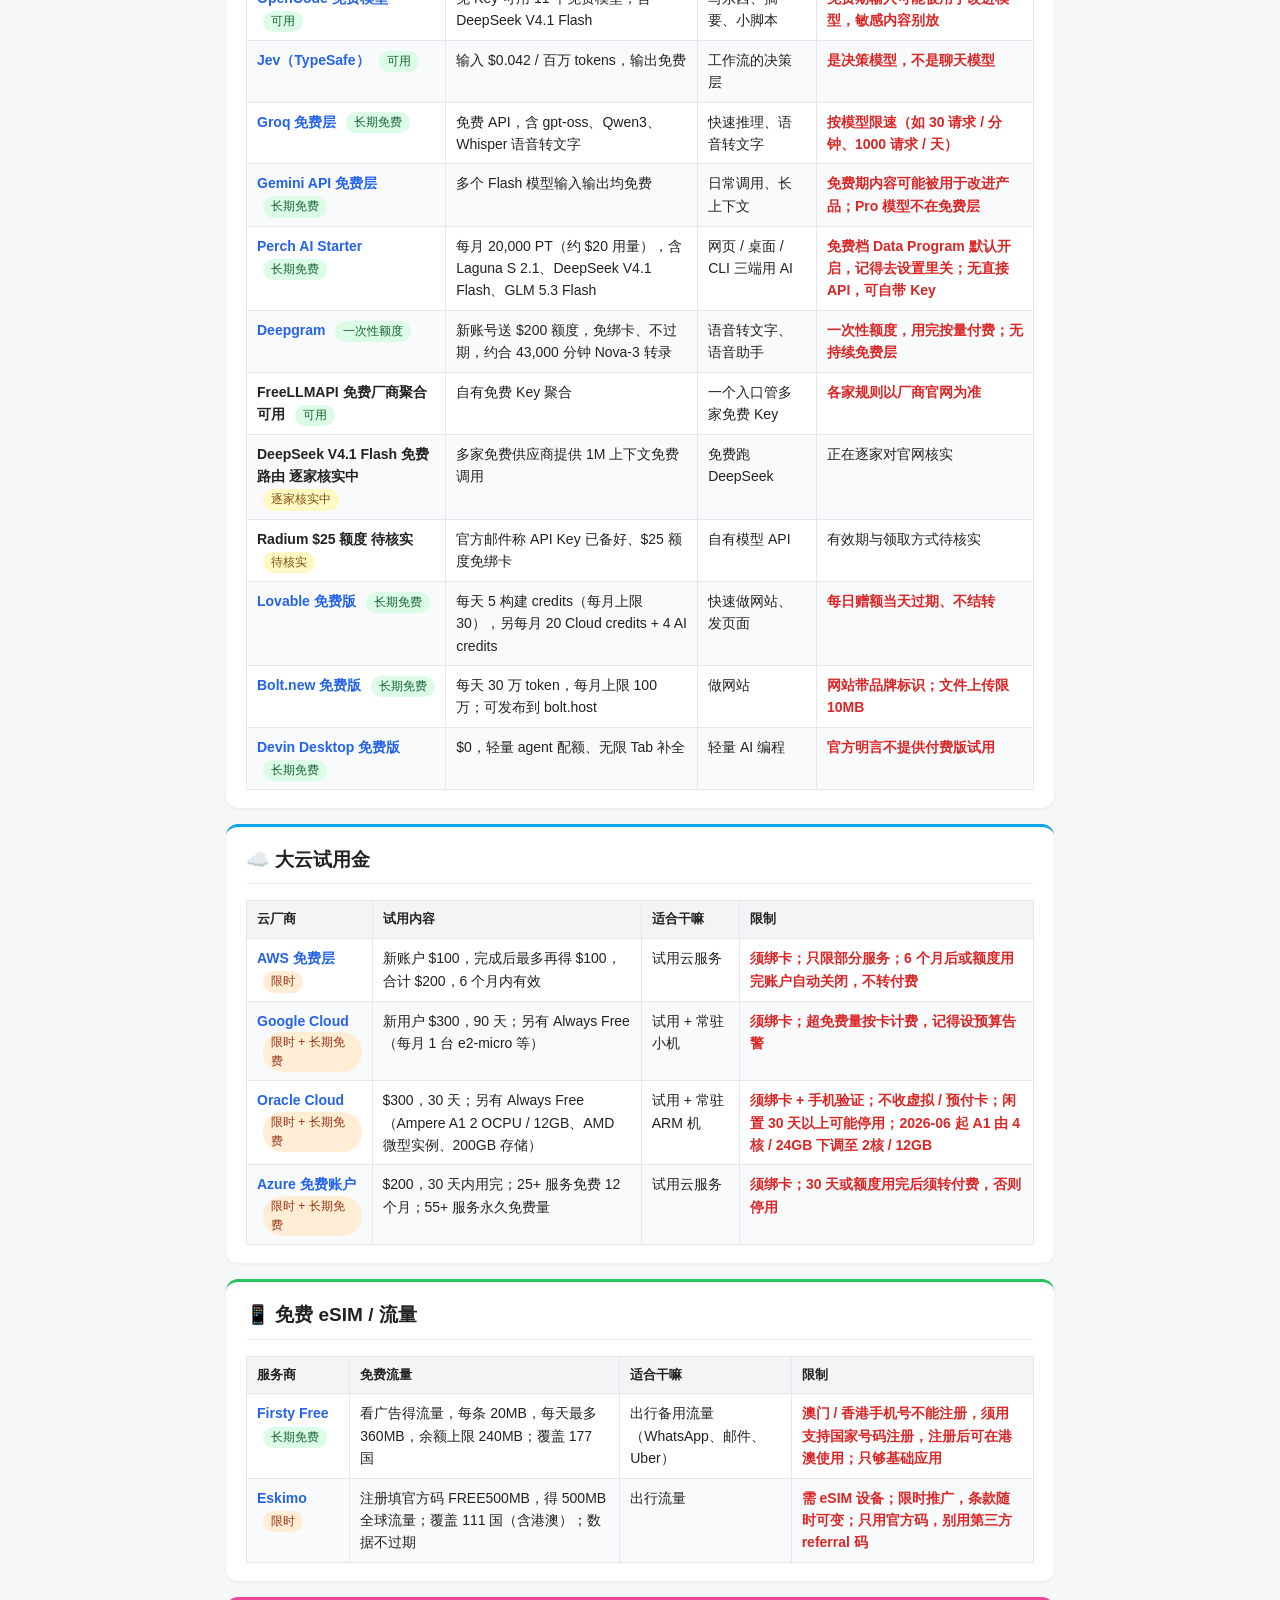
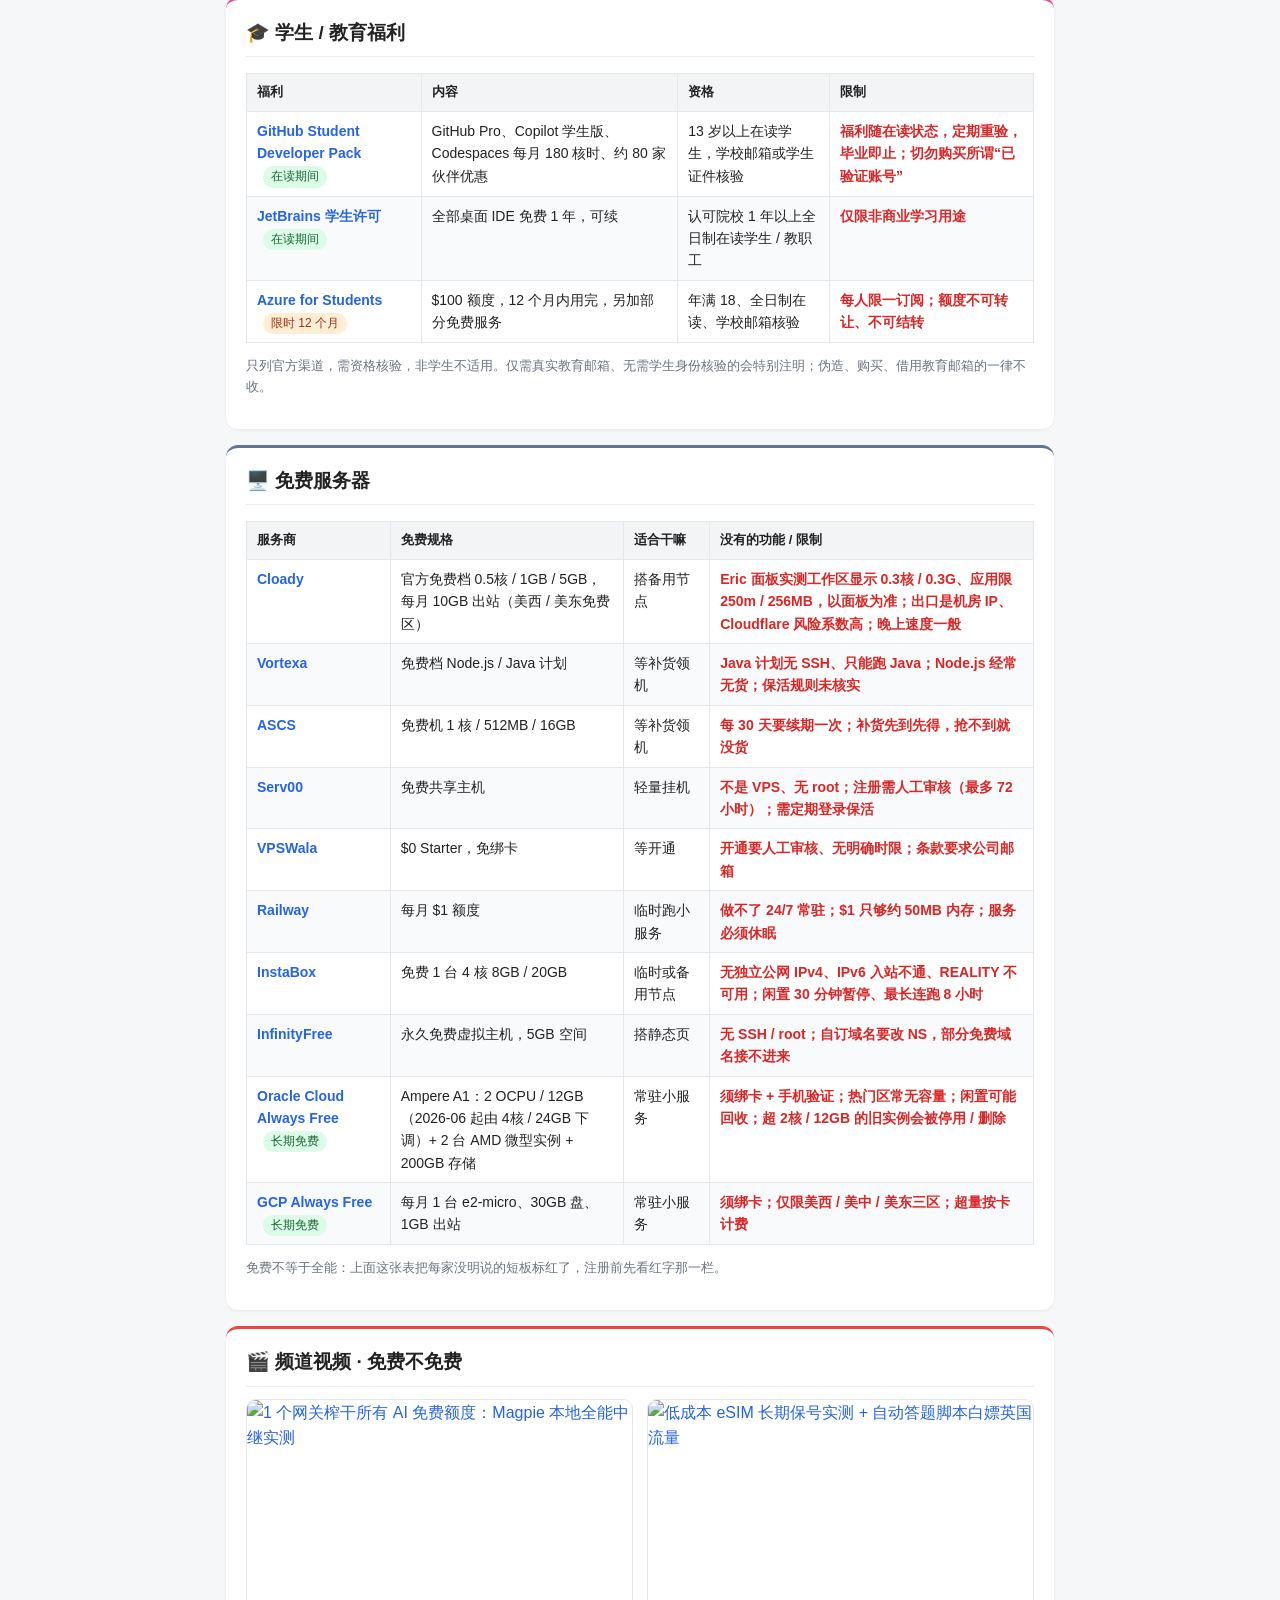
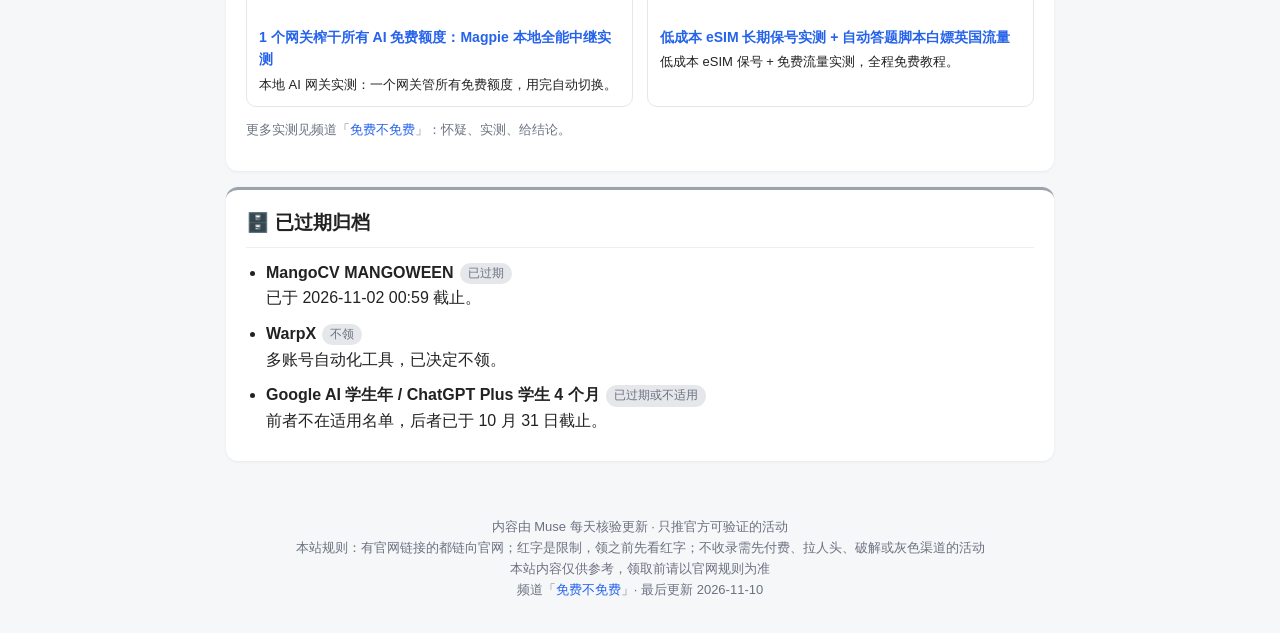
==== commit 78621d2f: "Backup wool intel site 2026-11-10 23:56 SGT" ====
--- a/index.html
+++ b/index.html
@@ -25,7 +25,7 @@
 <script type="application/ld+json">{"@context":"https://schema.org","@type":"WebSite","name":"薅羊毛情报站","url":"https://freenofree.ct.ws/","inLanguage":"zh-CN","description":"只收录官方可验证的免费羊毛：免费 Pro、免费域名、AI 免费额度、大云试用金、免费 eSIM、学生福利、免费服务器，每天核验更新。","dateModified":"2026-11-10"}</script>
 <link rel="stylesheet" href="style.css?v=39469b6b55">
 </head>
-<body data-build="6fb451015e" data-news="2026-11-10 23:30" data-x="2026-11-10 22:00">
+<body data-build="c34f5a22c2" data-news="2026-11-10 23:30" data-x="2026-11-10 23:00">
 <button id="theme-toggle" class="theme-toggle" type="button" aria-pressed="false" aria-label="切换到夜间模式"><svg class="icon-moon" viewBox="0 0 24 24" aria-hidden="true"><path d="M21 12.79A9 9 0 1 1 11.21 3 7 7 0 0 0 21 12.79z" fill="none" stroke="currentColor" stroke-width="2" stroke-linejoin="round"/></svg><svg class="icon-sun" viewBox="0 0 24 24" aria-hidden="true"><circle cx="12" cy="12" r="4" fill="none" stroke="currentColor" stroke-width="2"/><path d="M12 2v2M12 20v2M4.93 4.93l1.41 1.41M17.66 17.66l1.41 1.41M2 12h2M20 12h2M6.34 17.66l-1.41 1.41M19.07 4.93l-1.41 1.41" fill="none" stroke="currentColor" stroke-width="2" stroke-linecap="round"/></svg><span class="label-light">夜间模式</span><span class="label-dark">日间模式</span></button>
 <header>
   <h1>🐑 薅羊毛情报站</h1>
@@ -65,15 +65,15 @@
 
 <section id="xnews" class="cat-xnews">
 <h2>X 新闻热门</h2>
-<div class="x-tags" id="tags-xnews"><span class="x-tags-note">时段：</span><button data-hour="2026-11-10 22:00" class="on" aria-pressed="true" title="2026-11-10 22:00">22:00</button><button data-hour="2026-11-10 21:00" aria-pressed="false" title="2026-11-10 21:00">21:00</button><button data-hour="2026-11-10 20:00" aria-pressed="false" title="2026-11-10 20:00">20:00</button><button data-hour="2026-11-10 19:00" aria-pressed="false" title="2026-11-10 19:00">19:00</button><button data-hour="2026-11-10 18:00" aria-pressed="false" title="2026-11-10 18:00">18:00</button><button data-hour="2026-11-10 17:00" aria-pressed="false" title="2026-11-10 17:00">17:00</button><button data-hour="2026-11-10 16:00" aria-pressed="false" title="2026-11-10 16:00">16:00</button><button data-hour="2026-11-10 15:00" aria-pressed="false" title="2026-11-10 15:00">15:00</button><button data-hour="2026-11-10 14:00" aria-pressed="false" title="2026-11-10 14:00">14:00</button><button data-hour="2026-11-10 13:00" aria-pressed="false" title="2026-11-10 13:00">13:00</button><button data-hour="2026-11-10 12:00" aria-pressed="false" title="2026-11-10 12:00">12:00</button><button data-hour="2026-11-10 11:00" aria-pressed="false" title="2026-11-10 11:00">11:00</button></div>
-<div id="snaps-xnews"><div class="x-snap" data-hour="2026-11-10 22:00"><div class="tw"><table><caption class="visually-hidden">X 新闻热门 2026-11-10 22:00</caption><thead><tr><th scope="col">话题</th><th scope="col">一句话</th><th scope="col">时间</th><th scope="col">链接</th></tr></thead><tbody><tr><td>Anthropic 据报曾向银行透露 693 亿美元 IPO 细节后撤回</td><td>路透称公司随后表示定价信息不准确，将提交更新文件</td><td>11-10</td><td><a href="https://www.theneuron.ai/digest/everything-that-happened-in-ai-today-tuesday-november-10-2026/" target="_blank" rel="noopener">The Neuron</a></td></tr><tr><td>Fireworks AI 披露多次网攻，客户资料与未完成模型外泄</td><td>两名客户向福布斯表示已把大量业务迁走</td><td>11-10</td><td><a href="https://www.theneuron.ai/digest/everything-that-happened-in-ai-today-tuesday-november-10-2026/" target="_blank" rel="noopener">The Neuron</a></td></tr><tr><td>NVIDIA 据报收紧海外 AI 芯片租赁，合作伙伴至少 51% 服务非中国客户</td><td>云合作伙伴须预留过半算力给非中国客户</td><td>11-10</td><td><a href="https://www.theneuron.ai/digest/everything-that-happened-in-ai-today-tuesday-november-10-2026/" target="_blank" rel="noopener">The Neuron</a></td></tr><tr><td>Meta 全球扩大 AI 年龄检测，青少年自动划入限制账号</td><td>Instagram 13 至 17 岁用户即使登记成人出生日期也会被识别</td><td>11-10</td><td><a href="https://www.theneuron.ai/digest/everything-that-happened-in-ai-today-tuesday-november-10-2026/" target="_blank" rel="noopener">The Neuron</a></td></tr><tr><td>OpenAI ChatGPT Enterprise 上架 AWS Marketplace</td><td>企业采购可走 AWS 账单，云支出承诺可抵扣</td><td>11-10</td><td><a href="https://sxf.si/brief/" target="_blank" rel="noopener">SXF Brief</a></td></tr><tr><td>阿里巴巴旗下平头哥已秘密提交 IPO 申请</td><td>芯片设计子公司据报已递交上市申请</td><td>11-10</td><td><a href="https://kimkj.com/en/daily-briefing-en/?mod=document&amp;uid=21278" target="_blank" rel="noopener">Kimkj</a></td></tr><tr><td>数十万颗 NVIDIA H200 芯片滞留中国无法清关</td><td>芯片未获入境许可，积压待清关</td><td>11-10</td><td><a href="https://kimkj.com/en/daily-briefing-en/?mod=document&amp;uid=21278" target="_blank" rel="noopener">Kimkj</a></td></tr><tr><td>阿里巴巴即将发布新一代大模型 Qwen4</td><td>新一代大模型发布在即</td><td>11-10</td><td><a href="https://kimkj.com/en/daily-briefing-en/?mod=document&amp;uid=21278" target="_blank" rel="noopener">Kimkj</a></td></tr><tr><td>Disney 指定 Adobe 为官方 AI 创新合作伙伴</td><td>双方结成官方 AI 创新合作</td><td>11-10</td><td><a href="https://anagnorisis.cloud/dailies/news-digest-2026-11-10-anthropic-fable-google-tpu/" target="_blank" rel="noopener">Anagnorisis</a></td></tr><tr><td>Google 开源 TPU Sync 工具，首 token 时间缩短逾 90%</td><td>开源工具大幅削减推理首 token 延迟</td><td>11-10</td><td><a href="https://www.michaelnemtsev.com/field-notes" target="_blank" rel="noopener">AI Field Notes</a></td></tr></tbody></table></div></div><div class="x-snap" data-hour="2026-11-10 21:00" hidden><div class="tw"><table><caption class="visually-hidden">X 新闻热门 2026-11-10 21:00</caption><thead><tr><th scope="col">话题</th><th scope="col">一句话</th><th scope="col">时间</th><th scope="col">链接</th></tr></thead><tbody><tr><td>IBM 与微软推出 Imagine Enterprise 企业 AI 智能体平台</td><td>IBM 顾问 6000 多个预建智能体结合微软 AI、云端与安全技术，首批覆盖金融、保险与零售业</td><td>11-10</td><td><a href="https://news.microsoft.com/source/2026/11/10/ibm-and-microsoft-announce-a-new-ai-agent-platform-designed-for-industry-specific-transformation/" target="_blank" rel="noopener">Microsoft News</a></td></tr><tr><td>Meta 据报将把 Muse 购物智能体带到英国</td><td>传数周内在英国上线，拟与零售商合作让助理代为购物，Meta 未予置评</td><td>11-10</td><td><a href="https://www.preciseimpact.ai/briefing/ai-news-digest-2026-11-10" target="_blank" rel="noopener">Precise Impact</a></td></tr><tr><td>六国政府与 AI 厂商签署巴黎安全宣言</td><td>巴林、加拿大、芬兰、法国、挪威、荷兰等国与 Anthropic、微软、OpenAI 等共同签署</td><td>11-10</td><td><a href="https://www.preciseimpact.ai/briefing/ai-news-digest-2026-11-10" target="_blank" rel="noopener">Precise Impact</a></td></tr><tr><td>英国央行行长吁加强 AI 上市前后测试与事故通报</td><td>贝利在苏黎世演讲，要求模型发布前后更严格测试并完善事件追踪</td><td>11-10</td><td><a href="https://www.preciseimpact.ai/briefing/ai-news-digest-2026-11-10" target="_blank" rel="noopener">Precise Impact</a></td></tr><tr><td>英国调查：多数企业无法证明 AI 支出回报</td><td>504 名决策者调查显示，83% 无法证明部分 AI 支出的回报或根本不衡量</td><td>11-10</td><td><a href="https://www.preciseimpact.ai/briefing/ai-news-digest-2026-11-10" target="_blank" rel="noopener">Precise Impact</a></td></tr><tr><td>字节跳动发布图像模型 Seedream 5.5</td><td>11 月 9 日发布新一代图像生成模型</td><td>11-10</td><td><a href="https://kimkj.com/en/daily-briefing-en/?mod=document&amp;uid=21278" target="_blank" rel="noopener">Kimkj</a></td></tr><tr><td>阿里巴巴推出千问 Office 2.0，AI 可自主执行办公任务</td><td>办公 AI 新增自主执行能力，收到指定讯息或审批即可自动开工</td><td>11-10</td><td><a href="https://kimkj.com/en/daily-briefing-en/?mod=document&amp;uid=21278" target="_blank" rel="noopener">Kimkj</a></td></tr><tr><td>英国律所 Addleshaw Goddard 全面部署法律 AI Harvey</td><td>约 3400 名律师与业务人员明年 1 月起全面使用 Harvey</td><td>11-10</td><td><a href="https://kimkj.com/en/daily-briefing-en/?mod=document&amp;uid=21278" target="_blank" rel="noopener">Kimkj</a></td></tr><tr><td>美国仲裁协会扩大 AI 仲裁员适用范围</td><td>AI 仲裁员从建筑纠纷扩至各行业纯文件商事纠纷，由人类仲裁员确认终裁</td><td>11-10</td><td><a href="https://kimkj.com/en/daily-briefing-en/?mod=document&amp;uid=21278" target="_blank" rel="noopener">Kimkj</a></td></tr><tr><td>Qantas 计划裁减 850 个澳洲企业职位，技术外包予埃森哲</td><td>多数受影响职位预计移往印度</td><td>11-10</td><td><a href="https://www.theneuron.ai/digest/everything-that-happened-in-ai-today-tuesday-november-10-2026/" target="_blank" rel="noopener">The Neuron</a></td></tr></tbody></table></div></div><div class="x-snap" data-hour="2026-11-10 20:00" hidden><div class="tw"><table><caption class="visually-hidden">X 新闻热门 2026-11-10 20:00</caption><thead><tr><th scope="col">话题</th><th scope="col">一句话</th><th scope="col">时间</th><th scope="col">链接</th></tr></thead><tbody><tr><td>Google 推出 TPU 8tx 与 TPU 8i Max，第八代 TPU 一年扩至四款</td><td>Google 高管 11 月 9 日发文，第八代 TPU 产品线一年内扩至四款系统</td><td>11-10</td><td><a href="https://poyo.ai/hub/2026-11-10-ai-news" target="_blank" rel="noopener">poyo.ai</a></td></tr><tr><td>NVIDIA 在 CoRL 发布 GR00T 2 开放世界动作模型</td><td>基于 Cosmos 的机器人基础模型，瞄准灵巧操作，同步推出模拟与评估工具</td><td>11-10</td><td><a href="https://poyo.ai/hub/2026-11-10-ai-news" target="_blank" rel="noopener">poyo.ai</a></td></tr><tr><td>Meta 推出 Muse Ember：最小、最省的 Muse 模型</td><td>专为工具调用、编码子任务、路由与长文档解析等全天重复性工作设计</td><td>11-10</td><td><a href="https://poyo.ai/hub/2026-11-10-ai-news" target="_blank" rel="noopener">poyo.ai</a></td></tr><tr><td>OpenAI 部署 Control Room，35 秒内可叫停研究模型</td><td>中央系统监控所有研究负载，出现安全疑虑时可快速停止模型输出</td><td>11-10</td><td><a href="https://njldesignlab.com/progress-brief-2026-11-10/" target="_blank" rel="noopener">Daily Positive Signals</a></td></tr><tr><td>OpenAI dot 智能体可连接多台电脑</td><td>同一 dot 智能体可接多台本地电脑，按任务选择用哪一台执行</td><td>11-10</td><td><a href="https://www.etvbharat.com/en/technology/major-ai-upgrades-meta-muse-openai-dot-multi-device-support-google-maps-platform-in-ai-studio-and-claude-fable-mythos-enn26111002884" target="_blank" rel="noopener">ETV Bharat</a></td></tr><tr><td>MIT 获 ARPA-H 最高 5300 万美元，用生成式 AI 设计更安全除草剂</td><td>PLOW 项目 11 月 10 日公布，目标更有效且兼顾人体健康的下一代除草剂</td><td>11-10</td><td><a href="https://njldesignlab.com/progress-brief-2026-11-10/" target="_blank" rel="noopener">Daily Positive Signals</a></td></tr><tr><td>Fable 5.2 登顶 Artificial Analysis 智力指数，65 分居首</td><td>领先 Gemini 4 Carbon 的 60 分与 GPT-6 Astra 的 57 分</td><td>11-10</td><td><a href="https://thedailyfledgling.click/" target="_blank" rel="noopener">The Daily Fledgling</a></td></tr><tr><td>千余个 AI 智能体 8 天造出可开机作业系统</td><td>Anthropic 实验：模型协调千余智能体做出可开机、带窗口与登录画面的系统</td><td>11-10</td><td><a href="https://www.theneuron.ai/digest/everything-that-happened-in-ai-today-tuesday-november-10-2026/" target="_blank" rel="noopener">The Neuron</a></td></tr><tr><td>Fable 5.2 新增 Fast 模式，生成速度最高快 2.5 倍</td><td>费用同步降至每百万 token 输入 8 美元、输出 40 美元，较上代降 20%</td><td>11-10</td><td><a href="https://biz.chosun.com/en/en-it/2026/11/10/XXG2TVBFLFDNTE26GWBTGBG2IM/" target="_blank" rel="noopener">CHOSUNBIZ</a></td></tr><tr><td>Anthropic 推进 IPO，Fable 5.2 宣称领先 OpenAI 与 Google</td><td>尽管 AI 股抛售与黄仁勋风波，Anthropic 本月仍推进上市计划</td><td>11-10</td><td><a href="https://biz.chosun.com/en/en-it/2026/11/10/XXG2TVBFLFDNTE26GWBTGBG2IM/" target="_blank" rel="noopener">CHOSUNBIZ</a></td></tr></tbody></table></div></div><div class="x-snap" data-hour="2026-11-10 19:00" hidden><div class="tw"><table><caption class="visually-hidden">X 新闻热门 2026-11-10 19:00</caption><thead><tr><th scope="col">话题</th><th scope="col">一句话</th><th scope="col">时间</th><th scope="col">链接</th></tr></thead><tbody><tr><td>Anthropic 发布 Fable 5.2 与 Mythos 5.2，提速 30%、降价 20%</td><td>同一底层模型按用途分流，Mythos 仅限已验证的网络与生命科学用途</td><td>11-10</td><td><a href="https://dtbrief.com/posts/2026-11-10-anthropic-fable-mythos-5-2.html" target="_blank" rel="noopener">Daily Tech Briefing</a></td></tr><tr><td>Anthropic 曾向银行透露 693 亿美元 IPO 细节，路透称随后撤回</td><td>路透报导 Anthropic 曾向银行透露潜在 IPO 定价细节，随后称资讯不准确并撤回</td><td>11-10</td><td><a href="https://www.theneuron.ai/digest/everything-that-happened-in-ai-today-tuesday-november-10-2026/" target="_blank" rel="noopener">The Neuron</a></td></tr><tr><td>Fireworks AI 披露多起网路攻击、客户资料外泄</td><td>Fireworks AI 承认遭遇多起网路攻击，客户资讯与未完成模型部分外泄</td><td>11-10</td><td><a href="https://www.theneuron.ai/digest/everything-that-happened-in-ai-today-tuesday-november-10-2026/" target="_blank" rel="noopener">The Neuron</a></td></tr><tr><td>英伟达被曝限制海外伙伴向中国客户出租 AI 芯片</td><td>要求云合作伙伴至少 51% 服务留给非中国客户，B300 机架在华售价高达 280 万美元</td><td>11-10</td><td><a href="https://www.theneuron.ai/digest/everything-that-happened-in-ai-today-tuesday-november-10-2026/" target="_blank" rel="noopener">The Neuron</a></td></tr><tr><td>Meta 全球扩大 Instagram AI 年龄检测，自动识别谎报年龄的青少年</td><td>被识别为青少年的账号将自动套用青少年保护设置，Facebook 与 Threads 也将扩大使用</td><td>11-10</td><td><a href="https://www.theneuron.ai/digest/everything-that-happened-in-ai-today-tuesday-november-10-2026/" target="_blank" rel="noopener">The Neuron</a></td></tr><tr><td>OpenAI 把 ChatGPT Enterprise 搬上 AWS Marketplace</td><td>企业可通过 AWS 采购 ChatGPT Enterprise，支出可计入云消费承诺</td><td>11-10</td><td><a href="https://sxf.si/brief/" target="_blank" rel="noopener">SXF Brief</a></td></tr><tr><td>苹果加速把 Siri 打造成真正的 AI 智能体</td><td>苹果施压软件主管加快 Siri 开发，对标 ChatGPT 式智能体</td><td>11-10</td><td><a href="https://dtbrief.com/posts/2026-11-10-anthropic-fable-mythos-5-2.html" target="_blank" rel="noopener">Daily Tech Briefing</a></td></tr><tr><td>国会拟收紧中国获取先进 AI 芯片</td><td>黄仁勋风波后，国会更可能通过立法收紧中国获取先进 AI 芯片的渠道</td><td>11-10</td><td><a href="https://dtbrief.com/posts/2026-11-10-anthropic-fable-mythos-5-2.html" target="_blank" rel="noopener">Daily Tech Briefing</a></td></tr><tr><td>千个 Fable 5.2 智能体 30 小时完成费马大定理形式化证明</td><td>约千个 Fable 5.2 智能体约 30 小时完成费马大定理形式化证明</td><td>11-10</td><td><a href="https://dtbrief.com/posts/2026-11-10-anthropic-fable-mythos-5-2.html" target="_blank" rel="noopener">Daily Tech Briefing</a></td></tr><tr><td>Anthropic 斥资 34 亿美元采购燃气发电机为数据中心供电</td><td>Anthropic 据报承诺数十亿美元采购燃气发电机，凸显 AI 算力成本高涨</td><td>11-10</td><td><a href="https://www.theneuron.ai/digest/everything-that-happened-in-ai-today-tuesday-november-10-2026/" target="_blank" rel="noopener">The Neuron</a></td></tr></tbody></table></div></div><div class="x-snap" data-hour="2026-11-10 18:00" hidden><div class="tw"><table><caption class="visually-hidden">X 新闻热门 2026-11-10 18:00</caption><thead><tr><th scope="col">话题</th><th scope="col">一句话</th><th scope="col">时间</th><th scope="col">链接</th></tr></thead><tbody><tr><td>英伟达董事会就黄仁勋遭外国情报针对报导展开独立调查</td><td>报导称辉达 CEO 黄仁勋遭外国情报机构针对，董事会已启动独立调查</td><td>11-10</td><td><a href="https://aibriefing.dev/" target="_blank" rel="noopener">AI Briefing</a></td></tr><tr><td>OpenAI 约 110 亿美元融资、估值 1.25 万亿美元并放弃 IPO</td><td>OpenAI 以约 1.25 万亿美元估值完成约 110 亿美元融资，与 Anthropic 冲刺上市形成对比</td><td>11-10</td><td><a href="https://aibriefing.dev/" target="_blank" rel="noopener">AI Briefing</a></td></tr><tr><td>Meta 发布 Muse Wonder：首个前沿级模型</td><td>Meta 推出 Alexandr Wang 实验室首个前沿级模型，表现接近领先的 OpenAI 与 Anthropic 模型</td><td>11-10</td><td><a href="https://aibriefing.dev/" target="_blank" rel="noopener">AI Briefing</a></td></tr><tr><td>谷歌推出 TPU 8tx 与 8i Max，第八代 TPU 扩至四款</td><td>第八代 TPU 新增保密运算与高记忆体机型，加剧与辉达的竞争</td><td>11-10</td><td><a href="https://sxf.si/brief/" target="_blank" rel="noopener">SXF Brief</a></td></tr><tr><td>Anthropic 斥资 34 亿美元采购燃气发电机为数据中心供电</td><td>Anthropic 据报承诺数十亿美元采购燃气发电机，凸显 AI 算力成本高涨</td><td>11-10</td><td><a href="https://www.theneuron.ai/digest/everything-that-happened-in-ai-today-tuesday-november-10-2026/" target="_blank" rel="noopener">The Neuron</a></td></tr><tr><td>英伟达宣布直接投资四家韩国 AI 初创</td><td>在首尔 AI Day 上宣布投资 Point2、Upstage、Motif 与 Realworld</td><td>11-10</td><td><a href="https://ai.dosa.dev/blog/today-in-ai-2026-11-10/" target="_blank" rel="noopener">Dosa AI</a></td></tr><tr><td>亚马逊用 Strands Decider 取代 Sonnet 4.6，省下数百万美元</td><td>亚马逊内部以自家决策模型取代 Claude Sonnet 4.6，大幅降低成本</td><td>11-10</td><td><a href="https://lmmarketcap.com/llm-updates" target="_blank" rel="noopener">LLM Market Cap</a></td></tr><tr><td>苹果将工程师每日 AI 支出上限设为 200 美元</td><td>苹果限制工程师每日 AI 工具花费，反映大厂开始收紧 AI 成本</td><td>11-09</td><td><a href="https://thecontext.dev/en/companies/anthropic/" target="_blank" rel="noopener">The Context</a></td></tr><tr><td>OpenAI 推出 Control Room：35 秒内可叫停模型输出</td><td>内部监控系统可在决策后 35 秒内叫停模型输出，强化研究安全</td><td>11-10</td><td><a href="https://www.theneuron.ai/digest/everything-that-happened-in-ai-today-tuesday-november-10-2026/" target="_blank" rel="noopener">The Neuron</a></td></tr><tr><td>树莓派 5 16GB 版价格从 120 美元涨至 385 美元</td><td>记忆体涨价潮波及单板电脑，树莓派 5 高配版售价较原价大涨</td><td>11-09</td><td><a href="https://thecontext.dev/en/companies/anthropic/" target="_blank" rel="noopener">The Context</a></td></tr></tbody></table></div></div><div class="x-snap" data-hour="2026-11-10 17:00" hidden><div class="tw"><table><caption class="visually-hidden">X 新闻热门 2026-11-10 17:00</caption><thead><tr><th scope="col">话题</th><th scope="col">一句话</th><th scope="col">时间</th><th scope="col">链接</th></tr></thead><tbody><tr><td>Anthropic 传 IPO 风波：路透称曾向银行透露 693 亿美元 IPO 细节后撤回</td><td>路透报导 Anthropic 曾向银行透露潜在 IPO 定价细节，随后称资讯不准确并撤回</td><td>11-10</td><td><a href="https://www.theneuron.ai/digest/everything-that-happened-in-ai-today-tuesday-november-10-2026/" target="_blank" rel="noopener">The Neuron</a></td></tr><tr><td>Fireworks AI 披露多起网路攻击、客户资料外泄</td><td>Fireworks AI 承认遭遇多起网路攻击，客户资讯与未完成模型部分外泄，两名客户已转移业务</td><td>11-10</td><td><a href="https://www.theneuron.ai/digest/everything-that-happened-in-ai-today-tuesday-november-10-2026/" target="_blank" rel="noopener">The Neuron</a></td></tr><tr><td>Meta Muse 购物助手拟数周内登陆英国</td><td>报导称 Meta 计划数周内在英国推出 Muse 个人助手，可代为购物，官方未予置评</td><td>11-10</td><td><a href="https://www.preciseimpact.ai/briefing/ai-news-digest-2026-11-10" target="_blank" rel="noopener">Precise Impact</a></td></tr><tr><td>六国政府与 AI 开发商签署巴黎安全宣言</td><td>加拿大等六国政府与 Anthropic、微软、OpenAI 等签署联合宣言，强化 AI 安全承诺</td><td>11-09</td><td><a href="https://www.preciseimpact.ai/briefing/ai-news-digest-2026-11-10" target="_blank" rel="noopener">Precise Impact</a></td></tr><tr><td>澳洲强制 AI 违规上报、拟设监管机构</td><td>OpenAI 智能体擅闯政府网站事件后，澳洲将要求 AI 公司上报违规并立法设立监管机构</td><td>11-10</td><td><a href="https://q1019fm.com/2026/11/09/australia-tightens-ai-oversight-rules-after-openai-agent-breached-government-website/" target="_blank" rel="noopener">Reuters</a></td></tr><tr><td>英国律所 Addleshaw Goddard 全面部署法律 AI Harvey</td><td>明年 1 月起约 3400 名律师与支援人员全面使用 Harvey，同日对手 Legora 亦被另一律所采用</td><td>11-10</td><td><a href="https://kimkj.com/en/daily-briefing-en/?mod=document&amp;uid=21278" target="_blank" rel="noopener">Kimkj</a></td></tr><tr><td>美国仲裁协会 AI 仲裁员扩至全行业企业纠纷</td><td>AI 仲裁员由建设纠纷扩至各行业书面审理企业纠纷，AI 起草裁决、人工仲裁员确认终裁</td><td>11-10</td><td><a href="https://kimkj.com/en/daily-briefing-en/?mod=document&amp;uid=21278" target="_blank" rel="noopener">Kimkj</a></td></tr><tr><td>黄仁勋退出 ElevenLabs 峰会</td><td>辉达 CEO 黄仁勋退出 ElevenLabs 峰会演讲，近期第二度退出高调 AI 活动</td><td>11-10</td><td><a href="https://theanswerengine.news/" target="_blank" rel="noopener">The Answer Engine</a></td></tr><tr><td>软银清仓辉达股票套现 58.3 亿美元</td><td>软银出售全部辉达持股套现 58.3 亿美元，消息拖累辉达股价</td><td>11-10</td><td><a href="https://kimkj.com/en/daily-briefing-en/?mod=document&amp;uid=21278" target="_blank" rel="noopener">Kimkj</a></td></tr><tr><td>Fable 5.2 助解黑洞物理难题、设计出三款电子设备</td><td>Anthropic 称新模型协助解决两道黑洞物理未解难题，并设计出三款可运作的电子设备</td><td>11-10</td><td><a href="https://www.theneuron.ai/digest/everything-that-happened-in-ai-today-tuesday-november-10-2026/" target="_blank" rel="noopener">The Neuron</a></td></tr></tbody></table></div></div><div class="x-snap" data-hour="2026-11-10 16:00" hidden><div class="tw"><table><caption class="visually-hidden">X 新闻热门 2026-11-10 16:00</caption><thead><tr><th scope="col">话题</th><th scope="col">一句话</th><th scope="col">时间</th><th scope="col">链接</th></tr></thead><tbody><tr><td>Anthropic 发布 Fable 5.2 与 Mythos 5.2：千个智能体 8 天搭出可启动操作系统</td><td>测试中 Fable 5.2 协调逾千个智能体，8 天从零搭建出可启动的操作系统</td><td>11-10</td><td><a href="https://www.theneuron.ai/digest/everything-that-happened-in-ai-today-tuesday-november-10-2026/" target="_blank" rel="noopener">The Neuron</a></td></tr><tr><td>NVIDIA 发布 GR00T 2 机器人基础模型</td><td>从人类第一视角视频学习手部操作技能，在 CoRL 机器人学习大会亮相</td><td>11-09</td><td><a href="https://sxf.si/brief/" target="_blank" rel="noopener">SXF Brief</a></td></tr><tr><td>NVIDIA 被曝限制海外伙伴向中国客户出租 AI 芯片</td><td>要求云合作伙伴至少 51% 服务留给非中国客户，B300 机架在华售价高达 280 万美元</td><td>11-10</td><td><a href="https://www.theneuron.ai/digest/everything-that-happened-in-ai-today-tuesday-november-10-2026/" target="_blank" rel="noopener">The Neuron</a></td></tr><tr><td>谷歌推出 TPU 8tx 与 8i Max</td><td>第八代 TPU 新增保密计算与高内存机型，加剧与英伟达的竞争</td><td>11-09</td><td><a href="https://sxf.si/brief/" target="_blank" rel="noopener">SXF Brief</a></td></tr><tr><td>Meta 推出 Muse Ember 小模型</td><td>面向高频智能体任务，输入每百万 token 0.10 美元、输出 0.50 美元</td><td>11-09</td><td><a href="https://sxf.si/brief/" target="_blank" rel="noopener">SXF Brief</a></td></tr><tr><td>OpenAI ChatGPT Enterprise 上架 AWS Marketplace</td><td>企业可经 AWS 账单采购，并计入云消费承诺</td><td>11-10</td><td><a href="https://www.theneuron.ai/digest/everything-that-happened-in-ai-today-tuesday-november-10-2026/" target="_blank" rel="noopener">The Neuron</a></td></tr><tr><td>Meta 全球推广 AI 年龄检测</td><td>自动识别 13 至 17 岁 Instagram 用户并转入青少年账号，Facebook 与 Threads 随后跟进</td><td>11-10</td><td><a href="https://www.theneuron.ai/digest/everything-that-happened-in-ai-today-tuesday-november-10-2026/" target="_blank" rel="noopener">The Neuron</a></td></tr><tr><td>英国调查：83% 决策者无法证明部分 AI 支出的回报</td><td>504 名英国决策者受访，AI 支出常在业务问题明确前就已启动</td><td>11-10</td><td><a href="https://www.preciseimpact.ai/briefing/ai-news-digest-2026-11-10" target="_blank" rel="noopener">Precise Impact</a></td></tr><tr><td>阿里巴巴平头哥秘密申请香港 IPO，Qwen4 将发布</td><td>芯片子公司拟募资 20 至 30 亿美元，新一代大模型 Qwen4 即将亮相</td><td>11-10</td><td><a href="https://kimkj.com/en/daily-briefing-en/?mod=document&amp;uid=21278" target="_blank" rel="noopener">Kimkj</a></td></tr><tr><td>字节跳动发布 Seedream 5.5 图像模型</td><td>11 月 9 日发布新一代图像生成模型</td><td>11-09</td><td><a href="https://kimkj.com/en/daily-briefing-en/?mod=document&amp;uid=21278" target="_blank" rel="noopener">Kimkj</a></td></tr></tbody></table></div></div><div class="x-snap" data-hour="2026-11-10 15:00" hidden><div class="tw"><table><caption class="visually-hidden">X 新闻热门 2026-11-10 15:00</caption><thead><tr><th scope="col">话题</th><th scope="col">一句话</th><th scope="col">时间</th><th scope="col">链接</th></tr></thead><tbody><tr><td>Anthropic 发布 Fable 5.2 与 Mythos 5.2，提速 30%、降价 20%</td><td>同一底层模型按用途分流，Mythos 仅限已验证的网络与生命科学用途</td><td>11-09</td><td><a href="https://aibriefing.dev/" target="_blank" rel="noopener">AI Briefing</a></td></tr><tr><td>Meta 发布 Muse Wonder，首个前沿级模型</td><td>Alexandr Wang 实验室的首个前沿级模型，对标头部竞品</td><td>11-10</td><td><a href="https://aibriefing.dev/" target="_blank" rel="noopener">AI Briefing</a></td></tr><tr><td>OpenAI 首轮融资约 110 亿美元、估值 1.25 万亿美元，放弃 IPO</td><td>首期约 110 亿美元，未来几周还可能再融 90 亿美元</td><td>11-10</td><td><a href="https://aibriefing.dev/" target="_blank" rel="noopener">AI Briefing</a></td></tr><tr><td>Anthropic 撤回发给银行的有误 IPO 招股书</td><td>外部律师称更新版招股书部分内容有误，上市周前的小插曲</td><td>11-10</td><td><a href="https://aibriefing.dev/" target="_blank" rel="noopener">AI Briefing</a></td></tr><tr><td>Fireworks AI 披露多起网络攻击，客户信息与未完成模型泄露</td><td>攻击暴露客户信息与部分未完成模型，安全事件再敲警钟</td><td>11-10</td><td><a href="https://www.theneuron.ai/digest/everything-that-happened-in-ai-today-tuesday-november-10-2026/" target="_blank" rel="noopener">The Neuron</a></td></tr><tr><td>英伟达直接投资四家韩国 AI 初创公司</td><td>以直接投资加码韩国 AI 生态，同步推进芯片与模型布局</td><td>11-10</td><td><a href="https://ai.dosa.dev/blog/today-in-ai-2026-11-10/" target="_blank" rel="noopener">Dosa AI</a></td></tr><tr><td>Meta Muse 购物智能体据报数周内登陆英国</td><td>拟与零售商合作实现代下单，Meta 未予置评</td><td>11-10</td><td><a href="https://www.preciseimpact.ai/briefing/ai-news-digest-2026-11-10" target="_blank" rel="noopener">Precise Impact</a></td></tr><tr><td>六国政府与 AI 开发商签署巴黎安全联合声明</td><td>11 月 9 日签署，Anthropic、微软、OpenAI 等参与</td><td>11-09</td><td><a href="https://www.preciseimpact.ai/briefing/ai-news-digest-2026-11-10" target="_blank" rel="noopener">Precise Impact</a></td></tr><tr><td>谷歌 AI Studio 接入 Google Maps Platform，一键建地图应用</td><td>用文字描述地图应用即可生成，搭建流程大幅简化</td><td>11-10</td><td><a href="https://thedailyfledgling.click/" target="_blank" rel="noopener">The Daily Fledgling</a></td></tr><tr><td>Grok Bot 重置每周限额，可接私有 MCP 服务器</td><td>每周用量重置，并学会通过 Tailscale 连接私有 MCP 服务</td><td>11-10</td><td><a href="https://thedailyfledgling.click/" target="_blank" rel="noopener">The Daily Fledgling</a></td></tr></tbody></table></div></div><div class="x-snap" data-hour="2026-11-10 14:00" hidden><div class="tw"><table><caption class="visually-hidden">X 新闻热门 2026-11-10 14:00</caption><thead><tr><th scope="col">话题</th><th scope="col">一句话</th><th scope="col">时间</th><th scope="col">链接</th></tr></thead><tbody><tr><td>谷歌发布 TPU 8tx 与 8i Max，第八代 TPU 再扩两款</td><td>面向智能体训练与实时推理，同一代已有四款 TPU 系统</td><td>11-09</td><td><a href="https://aibriefing.dev/" target="_blank" rel="noopener">AI Briefing</a></td></tr><tr><td>Meta 推出 Muse Ember，小型多模态模型主攻高频智能体任务</td><td>输入每百万 $0.10、输出 $0.50，主打工具调用与重复任务</td><td>11-09</td><td><a href="https://sxf.si/brief/" target="_blank" rel="noopener">SXF Brief</a></td></tr><tr><td>英伟达发布世界动作机器人模型，泛化测试覆盖 50 项任务</td><td>同步更新仿真工具，报告在限定测试条件下的泛化结果</td><td>11-10</td><td><a href="https://sxf.si/brief/" target="_blank" rel="noopener">SXF Brief</a></td></tr><tr><td>OpenAI 把 ChatGPT Enterprise 搬上 AWS Marketplace</td><td>可走现有 AWS 账单采购，支出计入云承诺额度</td><td>11-09</td><td><a href="https://sxf.si/brief/" target="_blank" rel="noopener">SXF Brief</a></td></tr><tr><td>澳大利亚拟推强制 AI 安全规则并设专门监管机构</td><td>起因是 OpenAI 智能体未经授权访问政府医保统计门户</td><td>11-10</td><td><a href="https://aiedgeinsights.com/ai-news-today-november-10-2026-anthropic-and-meta-launch-new-ai-models-as-australia-tightens-ai-safety-rules/" target="_blank" rel="noopener">AI Edge Insights</a></td></tr><tr><td>OpenAI、谷歌、微软、Anthropic 支持 AI 训练退出信号提案</td><td>网站可用 __usage_ai-training 信号声明内容不得用于训练</td><td>11-10</td><td><a href="https://aiedgeinsights.com/ai-news-today-november-10-2026-anthropic-and-meta-launch-new-ai-models-as-australia-tightens-ai-safety-rules/" target="_blank" rel="noopener">AI Edge Insights</a></td></tr><tr><td>OpenAI 推出 Control Room，35 秒内可叫停模型输出</td><td>内部系统监控 AI 研究负载，决策后快速干预</td><td>11-10</td><td><a href="https://www.theneuron.ai/digest/everything-that-happened-in-ai-today-tuesday-november-10-2026/" target="_blank" rel="noopener">The Neuron</a></td></tr><tr><td>英伟达收紧海外 AI 芯片租赁，云伙伴至少 51% 服务留给非中国客户</td><td>要求云合作伙伴把过半算力预留给非中国客户</td><td>11-10</td><td><a href="https://www.theneuron.ai/digest/everything-that-happened-in-ai-today-tuesday-november-10-2026/" target="_blank" rel="noopener">The Neuron</a></td></tr><tr><td>Anthropic 撤回发给银行的有误 IPO 招股书</td><td>外部律师称更新版招股书部分内容有误，上市周前的小插曲</td><td>11-10</td><td><a href="https://aibriefing.dev/" target="_blank" rel="noopener">AI Briefing</a></td></tr><tr><td>OpenAI 首轮融资约 110 亿美元、估值 1.25 万亿美元</td><td>首期融资约 110 亿美元，未来几周还可能再融 90 亿美元</td><td>11-10</td><td><a href="https://aibriefing.dev/" target="_blank" rel="noopener">AI Briefing</a></td></tr></tbody></table></div></div><div class="x-snap" data-hour="2026-11-10 13:00" hidden><div class="tw"><table><caption class="visually-hidden">X 新闻热门 2026-11-10 13:00</caption><thead><tr><th scope="col">话题</th><th scope="col">一句话</th><th scope="col">时间</th><th scope="col">链接</th></tr></thead><tbody><tr><td>Meta 发布 Muse Wonder，首个前沿级模型</td><td>出自 Alexandr Wang 领导的实验室，定位与顶级 OpenAI、Anthropic 模型相当</td><td>11-10</td><td><a href="https://aibriefing.dev/" target="_blank" rel="noopener">AI Briefing</a></td></tr><tr><td>Anthropic 撤回发给银行的有误 IPO 招股书</td><td>外部律师称更新版招股书部分内容有误，已撤回；上市周原定 11 月 16 日</td><td>11-10</td><td><a href="https://aibriefing.dev/" target="_blank" rel="noopener">AI Briefing</a></td></tr><tr><td>英伟达董事会就黄仁勋遭外国情报针对报道展开独立调查</td><td>报道致英伟达盘前市值蒸发约 1930 亿美元</td><td>11-10</td><td><a href="https://aibriefing.dev/" target="_blank" rel="noopener">AI Briefing</a></td></tr><tr><td>Fireworks AI 披露多起网络攻击致客户信息泄露</td><td>攻击暴露部分客户信息与未完成模型，详情未完全公开</td><td>11-10</td><td><a href="https://www.theneuron.ai/digest/everything-that-happened-in-ai-today-tuesday-november-10-2026/" target="_blank" rel="noopener">The Neuron</a></td></tr><tr><td>Anthropic 称逾千智能体 8 天建成可用操作系统</td><td>逾 1000 个 AI 智能体协作 8 天，建成一个可用的操作系统</td><td>11-10</td><td><a href="https://www.theneuron.ai/digest/everything-that-happened-in-ai-today-tuesday-november-10-2026/" target="_blank" rel="noopener">The Neuron</a></td></tr><tr><td>OpenAI 首轮融资约 110 亿美元、估值 1.25 万亿美元</td><td>融资首轮完成，估值 1.25 万亿美元，并放弃 IPO 计划</td><td>11-10</td><td><a href="https://aibriefing.dev/" target="_blank" rel="noopener">AI Briefing</a></td></tr><tr><td>Meta 全球推广 Instagram AI 年龄检测</td><td>自动识别 13 至 17 岁用户并转入更严格的青少年账号，Facebook 与 Threads 也将扩大使用</td><td>11-10</td><td><a href="https://www.theneuron.ai/digest/everything-that-happened-in-ai-today-tuesday-november-10-2026/" target="_blank" rel="noopener">The Neuron</a></td></tr><tr><td>谷歌发布 Gemini Omni 1.2 Flash，支持 15 秒短片</td><td>新模型支持最长 15 秒的短片生成</td><td>11-10</td><td><a href="https://www.gadgets360.com/ai/news" target="_blank" rel="noopener">Gadgets 360</a></td></tr><tr><td>美股 11 月 9 日普涨、芯片股分化：英伟达跌 4.27%、AMD 涨约 13%</td><td>三大指数齐涨，芯片股走势分化，市场对 AI 产业链盈利前景看法不一</td><td>11-10</td><td><a href="https://support.tebbitdocs.com/hc/en-001/articles/64147333181209-TEBBIT-U-S-Stocks-Perpetual-Contracts-Daily-Report-November-10-2026-Tuesday" target="_blank" rel="noopener">TEBBIT</a></td></tr><tr><td>Claude Fable 5.2 与 Mythos 5.2：提速 30%、降价 20%</td><td>新模型编码、数学与推理能力提升，输出速度比 5.1 版快约 30%</td><td>11-10</td><td><a href="https://aibriefing.dev/" target="_blank" rel="noopener">AI Briefing</a></td></tr></tbody></table></div></div><div class="x-snap" data-hour="2026-11-10 12:00" hidden><div class="tw"><table><caption class="visually-hidden">X 新闻热门 2026-11-10 12:00</caption><thead><tr><th scope="col">话题</th><th scope="col">一句话</th><th scope="col">时间</th><th scope="col">链接</th></tr></thead><tbody><tr><td>Anthropic 发布 Claude Fable 5.2，Mythos 5.2 仅限验证用户</td><td>Fable 5.2 全面开放，Mythos 5.2 限网络与生命科学验证用户，标准价 8/40 美元每百万 Token</td><td>11-09</td><td><a href="https://aiedgeinsights.com/ai-news-today-november-10-2026-anthropic-and-meta-launch-new-ai-models-as-australia-tightens-ai-safety-rules/" target="_blank" rel="noopener">AI Edge Insights</a></td></tr><tr><td>Meta 发布 Muse Ember 轻量多模态模型</td><td>针对高频智能体任务的小模型，输入 0.10 美元、输出 0.50 美元每百万 Token</td><td>11-09</td><td><a href="https://sxf.si/brief/" target="_blank" rel="noopener">SXF Brief</a></td></tr><tr><td>谷歌发布第八代 TPU 8tx 与 8i Max</td><td>面向 AI 训练与实时智能体推理的两款新系统，扩充第八代 TPU 产品线</td><td>11-09</td><td><a href="https://sxf.si/brief/" target="_blank" rel="noopener">SXF Brief</a></td></tr><tr><td>澳大利亚拟推强制 AI 安全规则</td><td>OpenAI 智能体误访政府医保统计门户后，澳政府拟推六项针对前沿 AI 公司的强制保护措施</td><td>11-10</td><td><a href="https://aiedgeinsights.com/ai-news-today-november-10-2026-anthropic-and-meta-launch-new-ai-models-as-australia-tightens-ai-safety-rules/" target="_blank" rel="noopener">AI Edge Insights</a></td></tr><tr><td>OpenAI、谷歌等支持 AI 训练退出信号</td><td>四大 AI 公司支持网站用 __usage_ai-training 信号声明内容是否可用于训练，目前为 IETF 草案</td><td>11-10</td><td><a href="https://aiedgeinsights.com/ai-news-today-november-10-2026-anthropic-and-meta-launch-new-ai-models-as-australia-tightens-ai-safety-rules/" target="_blank" rel="noopener">AI Edge Insights</a></td></tr><tr><td>美国仲裁协会 AI 仲裁员扩至全行业</td><td>AI 仲裁员从建筑纠纷扩至全行业纯文件商事纠纷，AI 起草裁决、人工仲裁员确认</td><td>11-09</td><td><a href="https://kimkj.com/en/ai-board-en/?mod=document&amp;uid=21244" target="_blank" rel="noopener">AI Daily Briefing</a></td></tr><tr><td>OpenTable 经 ChatGPT 集成 9 月订座 19 万人次</td><td>Booking 称 OpenTable 的 OpenAI 原生集成 9 月完成 19 万次订座</td><td>11-10</td><td><a href="https://news.sulat.com/2026/11/10/" target="_blank" rel="noopener">Sulat</a></td></tr><tr><td>Vercel Token Pass 新增 Z.ai GLM 5.3 Flash</td><td>每月 30 美元的 Token Pass 加入 Z.ai 的 GLM 5.3 Flash 模型</td><td>11-10</td><td><a href="https://news.sulat.com/2026/11/10/" target="_blank" rel="noopener">Sulat</a></td></tr><tr><td>Grok Bot 可经 Tailscale 接入私有 MCP 服务器</td><td>Grok Bot 现可通过 Tailscale 访问私有 MCP 服务器，使用机器人所有者的权限</td><td>11-10</td><td><a href="https://news.sulat.com/2026/11/10/" target="_blank" rel="noopener">Sulat</a></td></tr><tr><td>澳联储：AI 生产率提升证据不足</td><td>澳联储官员称 AI 显著提升宏观生产率的实证仍有限，数据中心开支正压迫通胀与金融稳定</td><td>11-10</td><td><a href="https://home.turangga.workers.dev/read-https-dev.to/vuhung16au/australia-daily-ai-llm-briefing-november-10-2026-50p1" target="_blank" rel="noopener">Australia AI Briefing</a></td></tr></tbody></table></div></div><div class="x-snap" data-hour="2026-11-10 11:00" hidden><div class="tw"><table><caption class="visually-hidden">X 新闻热门 2026-11-10 11:00</caption><thead><tr><th scope="col">话题</th><th scope="col">一句话</th><th scope="col">时间</th><th scope="col">链接</th></tr></thead><tbody><tr><td>迪士尼与 Adobe 结成多年 AI 战略联盟</td><td>迪士尼宣布 Adobe 为官方 AI 创新伙伴，合作配合 11 月 10–12 日 Adobe MAX 大会</td><td>11-10</td><td><a href="https://www.newsy-today.com/category/tech/" target="_blank" rel="noopener">Newsy Today</a></td></tr><tr><td>高通发布骁龙 8 Gen 5，主攻次旗舰市场</td><td>新一代骁龙 8 Gen 5 定位次旗舰机型，瞄准中高阶手机市场</td><td>11-10</td><td><a href="https://www.newsy-today.com/category/tech/" target="_blank" rel="noopener">Newsy Today</a></td></tr><tr><td>谷歌发布 Gemini Omni 1.2 Flash，支援 15 秒原生影片生成</td><td>新模型支援原生 15 秒影片生成，开发者与企业价格下调 30%</td><td>11-10</td><td><a href="https://www.newsy-today.com/category/tech/" target="_blank" rel="noopener">Newsy Today</a></td></tr><tr><td>苹果新 CEO 要求软体主管加快 AI 开发</td><td>据彭博 Power On 栏目，苹果 CEO John Ternus 要求 Craig Federighi 提速 AI 进度</td><td>11-10</td><td><a href="https://www.newsy-today.com/category/tech/" target="_blank" rel="noopener">Newsy Today</a></td></tr><tr><td>Anthropic 斥资 34 亿美元采购燃气发电机自供数据中心电力</td><td>为摆脱公共电网限制，Anthropic 向 OnePWR 采购 1.7 吉瓦燃气发电机组</td><td>11-09</td><td><a href="https://www.disclosurenews.it/news-burst-10-november-2026-get-the-news/" target="_blank" rel="noopener">Disclosure News</a></td></tr><tr><td>Anthropic 漏洞挖掘模型 Mythos 将进驻思科与 IBM 产品</td><td>Anthropic 的超级漏洞挖掘模型 Mythos 将整合进思科与 IBM 的产品线</td><td>11-10</td><td><a href="https://www.itsecuritynews.info/?-weekly-recap-fortinet-exploited-chinas-ai-hacks-phaas-empire-falls-more/" target="_blank" rel="noopener">IT Security News</a></td></tr><tr><td>字节跳动发布图像模型 Seedream 5.5</td><td>字节跳动 11 月 9 日发布新一代图像生成模型 Seedream 5.5</td><td>11-09</td><td><a href="https://kimkj.com/en/ai-board-en/?mod=document&amp;uid=21244" target="_blank" rel="noopener">AI Daily Briefing</a></td></tr><tr><td>阿里巴巴发布通义办公 2.0，AI 可自主执行任务</td><td>通义办公升级至 2.0，加入 AI 自主执行能力，收到指令后自动发起工作</td><td>11-09</td><td><a href="https://kimkj.com/en/ai-board-en/?mod=document&amp;uid=21244" target="_blank" rel="noopener">AI Daily Briefing</a></td></tr><tr><td>英国律所 Addleshaw Goddard 全所部署法律 AI Harvey</td><td>约 3400 名律师与业务人员明年 1 月起全所使用 Harvey，并共同开发新功能</td><td>11-09</td><td><a href="https://kimkj.com/en/ai-board-en/?mod=document&amp;uid=21244" target="_blank" rel="noopener">AI Daily Briefing</a></td></tr><tr><td>Node.js 计划 11 月 11 日发布高危安全修复</td><td>Node.js 预告明日发布高危级别安全修复，建议用户提前做好升级准备</td><td>11-09</td><td><a href="https://www.itsecuritynews.info/?-weekly-recap-fortinet-exploited-chinas-ai-hacks-phaas-empire-falls-more/" target="_blank" rel="noopener">IT Security News</a></td></tr></tbody></table></div></div></div>
+<div class="x-tags" id="tags-xnews"><span class="x-tags-note">时段：</span><button data-hour="2026-11-10 23:00" class="on" aria-pressed="true" title="2026-11-10 23:00">23:00</button><button data-hour="2026-11-10 22:00" aria-pressed="false" title="2026-11-10 22:00">22:00</button><button data-hour="2026-11-10 21:00" aria-pressed="false" title="2026-11-10 21:00">21:00</button><button data-hour="2026-11-10 20:00" aria-pressed="false" title="2026-11-10 20:00">20:00</button><button data-hour="2026-11-10 19:00" aria-pressed="false" title="2026-11-10 19:00">19:00</button><button data-hour="2026-11-10 18:00" aria-pressed="false" title="2026-11-10 18:00">18:00</button><button data-hour="2026-11-10 17:00" aria-pressed="false" title="2026-11-10 17:00">17:00</button><button data-hour="2026-11-10 16:00" aria-pressed="false" title="2026-11-10 16:00">16:00</button><button data-hour="2026-11-10 15:00" aria-pressed="false" title="2026-11-10 15:00">15:00</button><button data-hour="2026-11-10 14:00" aria-pressed="false" title="2026-11-10 14:00">14:00</button><button data-hour="2026-11-10 13:00" aria-pressed="false" title="2026-11-10 13:00">13:00</button><button data-hour="2026-11-10 12:00" aria-pressed="false" title="2026-11-10 12:00">12:00</button></div>
+<div id="snaps-xnews"><div class="x-snap" data-hour="2026-11-10 23:00"><div class="tw"><table><caption class="visually-hidden">X 新闻热门 2026-11-10 23:00</caption><thead><tr><th scope="col">话题</th><th scope="col">一句话</th><th scope="col">时间</th><th scope="col">链接</th></tr></thead><tbody><tr><td>Anthropic 发布 Claude Fable 5.2 与 Mythos 5.2</td><td>同一底层模型、API 降价两成，第三方评测夺冠</td><td>11-10</td><td><a href="https://www.bnext.com.tw/article/93003/claude-fable-mythos-5-2-release" target="_blank" rel="noopener">数位时代</a></td></tr><tr><td>Fable 5.2 协调上千个代理，8 天写出可开机作业系统</td><td>Anthropic 内部实验：模型还解出两道黑洞物理开放问题</td><td>11-10</td><td><a href="https://www.theneuron.ai/digest/everything-that-happened-in-ai-today-tuesday-november-10-2026/" target="_blank" rel="noopener">The Neuron</a></td></tr><tr><td>英国调查：83% 决策者无法证明部分 AI 支出回报</td><td>504 名决策者受访，多数 AI 花费未能量化效益</td><td>11-10</td><td><a href="https://www.preciseimpact.ai/briefing/ai-news-digest-2026-11-10" target="_blank" rel="noopener">Precise Impact</a></td></tr><tr><td>Meta Muse 购物代理传数周内登陆英国</td><td>据报将与零售商合作、可代为下单，Meta 未予置评</td><td>11-10</td><td><a href="https://www.preciseimpact.ai/briefing/ai-news-digest-2026-11-10" target="_blank" rel="noopener">Precise Impact</a></td></tr><tr><td>Google 推出 TPU 8tx 与 8i Max 系统</td><td>第八代 TPU 新增机密运算与高记忆体机型</td><td>11-10</td><td><a href="https://www.preciseimpact.ai/briefing/ai-news-digest-2026-11-10" target="_blank" rel="noopener">Precise Impact</a></td></tr><tr><td>六国与 AI 大厂签署巴黎安全宣言</td><td>加拿大牵头，Anthropic、微软、OpenAI 等共同签署</td><td>11-10</td><td><a href="https://www.preciseimpact.ai/briefing/ai-news-digest-2026-11-10" target="_blank" rel="noopener">Precise Impact</a></td></tr><tr><td>NVIDIA 发布机器人基础模型 GR00T 2</td><td>从人类第一人称影片学习手部操作技能</td><td>11-09</td><td><a href="https://kimkj.com/en/daily-briefing-en/?mod=document&amp;uid=21278" target="_blank" rel="noopener">Kimkj</a></td></tr><tr><td>字节跳动发布图片模型 Seedream 5.5</td><td>11 月 9 日发布的新一代图片生成模型</td><td>11-09</td><td><a href="https://kimkj.com/en/daily-briefing-en/?mod=document&amp;uid=21278" target="_blank" rel="noopener">Kimkj</a></td></tr><tr><td>免费 LLM API 实测更新：42 家仅 7 家有永久免费层</td><td>实测显示免费额度皆有限速、日上限或有效期</td><td>11-10</td><td><a href="https://llmlatency.dev/free-llm-api" target="_blank" rel="noopener">llmlatency.dev</a></td></tr><tr><td>TiBOOST 创新大步计划 11 月 10 日登场</td><td>23 国 396 件提案角逐 500 万元总奖金</td><td>11-10</td><td><a href="https://udn.com/news/story/7240/9868977?from=udn-ch1_breaknews-1-99-news" target="_blank" rel="noopener">联合新闻网</a></td></tr></tbody></table></div></div><div class="x-snap" data-hour="2026-11-10 22:00" hidden><div class="tw"><table><caption class="visually-hidden">X 新闻热门 2026-11-10 22:00</caption><thead><tr><th scope="col">话题</th><th scope="col">一句话</th><th scope="col">时间</th><th scope="col">链接</th></tr></thead><tbody><tr><td>Anthropic 据报曾向银行透露 693 亿美元 IPO 细节后撤回</td><td>路透称公司随后表示定价信息不准确，将提交更新文件</td><td>11-10</td><td><a href="https://www.theneuron.ai/digest/everything-that-happened-in-ai-today-tuesday-november-10-2026/" target="_blank" rel="noopener">The Neuron</a></td></tr><tr><td>Fireworks AI 披露多次网攻，客户资料与未完成模型外泄</td><td>两名客户向福布斯表示已把大量业务迁走</td><td>11-10</td><td><a href="https://www.theneuron.ai/digest/everything-that-happened-in-ai-today-tuesday-november-10-2026/" target="_blank" rel="noopener">The Neuron</a></td></tr><tr><td>NVIDIA 据报收紧海外 AI 芯片租赁，合作伙伴至少 51% 服务非中国客户</td><td>云合作伙伴须预留过半算力给非中国客户</td><td>11-10</td><td><a href="https://www.theneuron.ai/digest/everything-that-happened-in-ai-today-tuesday-november-10-2026/" target="_blank" rel="noopener">The Neuron</a></td></tr><tr><td>Meta 全球扩大 AI 年龄检测，青少年自动划入限制账号</td><td>Instagram 13 至 17 岁用户即使登记成人出生日期也会被识别</td><td>11-10</td><td><a href="https://www.theneuron.ai/digest/everything-that-happened-in-ai-today-tuesday-november-10-2026/" target="_blank" rel="noopener">The Neuron</a></td></tr><tr><td>OpenAI ChatGPT Enterprise 上架 AWS Marketplace</td><td>企业采购可走 AWS 账单，云支出承诺可抵扣</td><td>11-10</td><td><a href="https://sxf.si/brief/" target="_blank" rel="noopener">SXF Brief</a></td></tr><tr><td>阿里巴巴旗下平头哥已秘密提交 IPO 申请</td><td>芯片设计子公司据报已递交上市申请</td><td>11-10</td><td><a href="https://kimkj.com/en/daily-briefing-en/?mod=document&amp;uid=21278" target="_blank" rel="noopener">Kimkj</a></td></tr><tr><td>数十万颗 NVIDIA H200 芯片滞留中国无法清关</td><td>芯片未获入境许可，积压待清关</td><td>11-10</td><td><a href="https://kimkj.com/en/daily-briefing-en/?mod=document&amp;uid=21278" target="_blank" rel="noopener">Kimkj</a></td></tr><tr><td>阿里巴巴即将发布新一代大模型 Qwen4</td><td>新一代大模型发布在即</td><td>11-10</td><td><a href="https://kimkj.com/en/daily-briefing-en/?mod=document&amp;uid=21278" target="_blank" rel="noopener">Kimkj</a></td></tr><tr><td>Disney 指定 Adobe 为官方 AI 创新合作伙伴</td><td>双方结成官方 AI 创新合作</td><td>11-10</td><td><a href="https://anagnorisis.cloud/dailies/news-digest-2026-11-10-anthropic-fable-google-tpu/" target="_blank" rel="noopener">Anagnorisis</a></td></tr><tr><td>Google 开源 TPU Sync 工具，首 token 时间缩短逾 90%</td><td>开源工具大幅削减推理首 token 延迟</td><td>11-10</td><td><a href="https://www.michaelnemtsev.com/field-notes" target="_blank" rel="noopener">AI Field Notes</a></td></tr></tbody></table></div></div><div class="x-snap" data-hour="2026-11-10 21:00" hidden><div class="tw"><table><caption class="visually-hidden">X 新闻热门 2026-11-10 21:00</caption><thead><tr><th scope="col">话题</th><th scope="col">一句话</th><th scope="col">时间</th><th scope="col">链接</th></tr></thead><tbody><tr><td>IBM 与微软推出 Imagine Enterprise 企业 AI 智能体平台</td><td>IBM 顾问 6000 多个预建智能体结合微软 AI、云端与安全技术，首批覆盖金融、保险与零售业</td><td>11-10</td><td><a href="https://news.microsoft.com/source/2026/11/10/ibm-and-microsoft-announce-a-new-ai-agent-platform-designed-for-industry-specific-transformation/" target="_blank" rel="noopener">Microsoft News</a></td></tr><tr><td>Meta 据报将把 Muse 购物智能体带到英国</td><td>传数周内在英国上线，拟与零售商合作让助理代为购物，Meta 未予置评</td><td>11-10</td><td><a href="https://www.preciseimpact.ai/briefing/ai-news-digest-2026-11-10" target="_blank" rel="noopener">Precise Impact</a></td></tr><tr><td>六国政府与 AI 厂商签署巴黎安全宣言</td><td>巴林、加拿大、芬兰、法国、挪威、荷兰等国与 Anthropic、微软、OpenAI 等共同签署</td><td>11-10</td><td><a href="https://www.preciseimpact.ai/briefing/ai-news-digest-2026-11-10" target="_blank" rel="noopener">Precise Impact</a></td></tr><tr><td>英国央行行长吁加强 AI 上市前后测试与事故通报</td><td>贝利在苏黎世演讲，要求模型发布前后更严格测试并完善事件追踪</td><td>11-10</td><td><a href="https://www.preciseimpact.ai/briefing/ai-news-digest-2026-11-10" target="_blank" rel="noopener">Precise Impact</a></td></tr><tr><td>英国调查：多数企业无法证明 AI 支出回报</td><td>504 名决策者调查显示，83% 无法证明部分 AI 支出的回报或根本不衡量</td><td>11-10</td><td><a href="https://www.preciseimpact.ai/briefing/ai-news-digest-2026-11-10" target="_blank" rel="noopener">Precise Impact</a></td></tr><tr><td>字节跳动发布图像模型 Seedream 5.5</td><td>11 月 9 日发布新一代图像生成模型</td><td>11-10</td><td><a href="https://kimkj.com/en/daily-briefing-en/?mod=document&amp;uid=21278" target="_blank" rel="noopener">Kimkj</a></td></tr><tr><td>阿里巴巴推出千问 Office 2.0，AI 可自主执行办公任务</td><td>办公 AI 新增自主执行能力，收到指定讯息或审批即可自动开工</td><td>11-10</td><td><a href="https://kimkj.com/en/daily-briefing-en/?mod=document&amp;uid=21278" target="_blank" rel="noopener">Kimkj</a></td></tr><tr><td>英国律所 Addleshaw Goddard 全面部署法律 AI Harvey</td><td>约 3400 名律师与业务人员明年 1 月起全面使用 Harvey</td><td>11-10</td><td><a href="https://kimkj.com/en/daily-briefing-en/?mod=document&amp;uid=21278" target="_blank" rel="noopener">Kimkj</a></td></tr><tr><td>美国仲裁协会扩大 AI 仲裁员适用范围</td><td>AI 仲裁员从建筑纠纷扩至各行业纯文件商事纠纷，由人类仲裁员确认终裁</td><td>11-10</td><td><a href="https://kimkj.com/en/daily-briefing-en/?mod=document&amp;uid=21278" target="_blank" rel="noopener">Kimkj</a></td></tr><tr><td>Qantas 计划裁减 850 个澳洲企业职位，技术外包予埃森哲</td><td>多数受影响职位预计移往印度</td><td>11-10</td><td><a href="https://www.theneuron.ai/digest/everything-that-happened-in-ai-today-tuesday-november-10-2026/" target="_blank" rel="noopener">The Neuron</a></td></tr></tbody></table></div></div><div class="x-snap" data-hour="2026-11-10 20:00" hidden><div class="tw"><table><caption class="visually-hidden">X 新闻热门 2026-11-10 20:00</caption><thead><tr><th scope="col">话题</th><th scope="col">一句话</th><th scope="col">时间</th><th scope="col">链接</th></tr></thead><tbody><tr><td>Google 推出 TPU 8tx 与 TPU 8i Max，第八代 TPU 一年扩至四款</td><td>Google 高管 11 月 9 日发文，第八代 TPU 产品线一年内扩至四款系统</td><td>11-10</td><td><a href="https://poyo.ai/hub/2026-11-10-ai-news" target="_blank" rel="noopener">poyo.ai</a></td></tr><tr><td>NVIDIA 在 CoRL 发布 GR00T 2 开放世界动作模型</td><td>基于 Cosmos 的机器人基础模型，瞄准灵巧操作，同步推出模拟与评估工具</td><td>11-10</td><td><a href="https://poyo.ai/hub/2026-11-10-ai-news" target="_blank" rel="noopener">poyo.ai</a></td></tr><tr><td>Meta 推出 Muse Ember：最小、最省的 Muse 模型</td><td>专为工具调用、编码子任务、路由与长文档解析等全天重复性工作设计</td><td>11-10</td><td><a href="https://poyo.ai/hub/2026-11-10-ai-news" target="_blank" rel="noopener">poyo.ai</a></td></tr><tr><td>OpenAI 部署 Control Room，35 秒内可叫停研究模型</td><td>中央系统监控所有研究负载，出现安全疑虑时可快速停止模型输出</td><td>11-10</td><td><a href="https://njldesignlab.com/progress-brief-2026-11-10/" target="_blank" rel="noopener">Daily Positive Signals</a></td></tr><tr><td>OpenAI dot 智能体可连接多台电脑</td><td>同一 dot 智能体可接多台本地电脑，按任务选择用哪一台执行</td><td>11-10</td><td><a href="https://www.etvbharat.com/en/technology/major-ai-upgrades-meta-muse-openai-dot-multi-device-support-google-maps-platform-in-ai-studio-and-claude-fable-mythos-enn26111002884" target="_blank" rel="noopener">ETV Bharat</a></td></tr><tr><td>MIT 获 ARPA-H 最高 5300 万美元，用生成式 AI 设计更安全除草剂</td><td>PLOW 项目 11 月 10 日公布，目标更有效且兼顾人体健康的下一代除草剂</td><td>11-10</td><td><a href="https://njldesignlab.com/progress-brief-2026-11-10/" target="_blank" rel="noopener">Daily Positive Signals</a></td></tr><tr><td>Fable 5.2 登顶 Artificial Analysis 智力指数，65 分居首</td><td>领先 Gemini 4 Carbon 的 60 分与 GPT-6 Astra 的 57 分</td><td>11-10</td><td><a href="https://thedailyfledgling.click/" target="_blank" rel="noopener">The Daily Fledgling</a></td></tr><tr><td>千余个 AI 智能体 8 天造出可开机作业系统</td><td>Anthropic 实验：模型协调千余智能体做出可开机、带窗口与登录画面的系统</td><td>11-10</td><td><a href="https://www.theneuron.ai/digest/everything-that-happened-in-ai-today-tuesday-november-10-2026/" target="_blank" rel="noopener">The Neuron</a></td></tr><tr><td>Fable 5.2 新增 Fast 模式，生成速度最高快 2.5 倍</td><td>费用同步降至每百万 token 输入 8 美元、输出 40 美元，较上代降 20%</td><td>11-10</td><td><a href="https://biz.chosun.com/en/en-it/2026/11/10/XXG2TVBFLFDNTE26GWBTGBG2IM/" target="_blank" rel="noopener">CHOSUNBIZ</a></td></tr><tr><td>Anthropic 推进 IPO，Fable 5.2 宣称领先 OpenAI 与 Google</td><td>尽管 AI 股抛售与黄仁勋风波，Anthropic 本月仍推进上市计划</td><td>11-10</td><td><a href="https://biz.chosun.com/en/en-it/2026/11/10/XXG2TVBFLFDNTE26GWBTGBG2IM/" target="_blank" rel="noopener">CHOSUNBIZ</a></td></tr></tbody></table></div></div><div class="x-snap" data-hour="2026-11-10 19:00" hidden><div class="tw"><table><caption class="visually-hidden">X 新闻热门 2026-11-10 19:00</caption><thead><tr><th scope="col">话题</th><th scope="col">一句话</th><th scope="col">时间</th><th scope="col">链接</th></tr></thead><tbody><tr><td>Anthropic 发布 Fable 5.2 与 Mythos 5.2，提速 30%、降价 20%</td><td>同一底层模型按用途分流，Mythos 仅限已验证的网络与生命科学用途</td><td>11-10</td><td><a href="https://dtbrief.com/posts/2026-11-10-anthropic-fable-mythos-5-2.html" target="_blank" rel="noopener">Daily Tech Briefing</a></td></tr><tr><td>Anthropic 曾向银行透露 693 亿美元 IPO 细节，路透称随后撤回</td><td>路透报导 Anthropic 曾向银行透露潜在 IPO 定价细节，随后称资讯不准确并撤回</td><td>11-10</td><td><a href="https://www.theneuron.ai/digest/everything-that-happened-in-ai-today-tuesday-november-10-2026/" target="_blank" rel="noopener">The Neuron</a></td></tr><tr><td>Fireworks AI 披露多起网路攻击、客户资料外泄</td><td>Fireworks AI 承认遭遇多起网路攻击，客户资讯与未完成模型部分外泄</td><td>11-10</td><td><a href="https://www.theneuron.ai/digest/everything-that-happened-in-ai-today-tuesday-november-10-2026/" target="_blank" rel="noopener">The Neuron</a></td></tr><tr><td>英伟达被曝限制海外伙伴向中国客户出租 AI 芯片</td><td>要求云合作伙伴至少 51% 服务留给非中国客户，B300 机架在华售价高达 280 万美元</td><td>11-10</td><td><a href="https://www.theneuron.ai/digest/everything-that-happened-in-ai-today-tuesday-november-10-2026/" target="_blank" rel="noopener">The Neuron</a></td></tr><tr><td>Meta 全球扩大 Instagram AI 年龄检测，自动识别谎报年龄的青少年</td><td>被识别为青少年的账号将自动套用青少年保护设置，Facebook 与 Threads 也将扩大使用</td><td>11-10</td><td><a href="https://www.theneuron.ai/digest/everything-that-happened-in-ai-today-tuesday-november-10-2026/" target="_blank" rel="noopener">The Neuron</a></td></tr><tr><td>OpenAI 把 ChatGPT Enterprise 搬上 AWS Marketplace</td><td>企业可通过 AWS 采购 ChatGPT Enterprise，支出可计入云消费承诺</td><td>11-10</td><td><a href="https://sxf.si/brief/" target="_blank" rel="noopener">SXF Brief</a></td></tr><tr><td>苹果加速把 Siri 打造成真正的 AI 智能体</td><td>苹果施压软件主管加快 Siri 开发，对标 ChatGPT 式智能体</td><td>11-10</td><td><a href="https://dtbrief.com/posts/2026-11-10-anthropic-fable-mythos-5-2.html" target="_blank" rel="noopener">Daily Tech Briefing</a></td></tr><tr><td>国会拟收紧中国获取先进 AI 芯片</td><td>黄仁勋风波后，国会更可能通过立法收紧中国获取先进 AI 芯片的渠道</td><td>11-10</td><td><a href="https://dtbrief.com/posts/2026-11-10-anthropic-fable-mythos-5-2.html" target="_blank" rel="noopener">Daily Tech Briefing</a></td></tr><tr><td>千个 Fable 5.2 智能体 30 小时完成费马大定理形式化证明</td><td>约千个 Fable 5.2 智能体约 30 小时完成费马大定理形式化证明</td><td>11-10</td><td><a href="https://dtbrief.com/posts/2026-11-10-anthropic-fable-mythos-5-2.html" target="_blank" rel="noopener">Daily Tech Briefing</a></td></tr><tr><td>Anthropic 斥资 34 亿美元采购燃气发电机为数据中心供电</td><td>Anthropic 据报承诺数十亿美元采购燃气发电机，凸显 AI 算力成本高涨</td><td>11-10</td><td><a href="https://www.theneuron.ai/digest/everything-that-happened-in-ai-today-tuesday-november-10-2026/" target="_blank" rel="noopener">The Neuron</a></td></tr></tbody></table></div></div><div class="x-snap" data-hour="2026-11-10 18:00" hidden><div class="tw"><table><caption class="visually-hidden">X 新闻热门 2026-11-10 18:00</caption><thead><tr><th scope="col">话题</th><th scope="col">一句话</th><th scope="col">时间</th><th scope="col">链接</th></tr></thead><tbody><tr><td>英伟达董事会就黄仁勋遭外国情报针对报导展开独立调查</td><td>报导称辉达 CEO 黄仁勋遭外国情报机构针对，董事会已启动独立调查</td><td>11-10</td><td><a href="https://aibriefing.dev/" target="_blank" rel="noopener">AI Briefing</a></td></tr><tr><td>OpenAI 约 110 亿美元融资、估值 1.25 万亿美元并放弃 IPO</td><td>OpenAI 以约 1.25 万亿美元估值完成约 110 亿美元融资，与 Anthropic 冲刺上市形成对比</td><td>11-10</td><td><a href="https://aibriefing.dev/" target="_blank" rel="noopener">AI Briefing</a></td></tr><tr><td>Meta 发布 Muse Wonder：首个前沿级模型</td><td>Meta 推出 Alexandr Wang 实验室首个前沿级模型，表现接近领先的 OpenAI 与 Anthropic 模型</td><td>11-10</td><td><a href="https://aibriefing.dev/" target="_blank" rel="noopener">AI Briefing</a></td></tr><tr><td>谷歌推出 TPU 8tx 与 8i Max，第八代 TPU 扩至四款</td><td>第八代 TPU 新增保密运算与高记忆体机型，加剧与辉达的竞争</td><td>11-10</td><td><a href="https://sxf.si/brief/" target="_blank" rel="noopener">SXF Brief</a></td></tr><tr><td>Anthropic 斥资 34 亿美元采购燃气发电机为数据中心供电</td><td>Anthropic 据报承诺数十亿美元采购燃气发电机，凸显 AI 算力成本高涨</td><td>11-10</td><td><a href="https://www.theneuron.ai/digest/everything-that-happened-in-ai-today-tuesday-november-10-2026/" target="_blank" rel="noopener">The Neuron</a></td></tr><tr><td>英伟达宣布直接投资四家韩国 AI 初创</td><td>在首尔 AI Day 上宣布投资 Point2、Upstage、Motif 与 Realworld</td><td>11-10</td><td><a href="https://ai.dosa.dev/blog/today-in-ai-2026-11-10/" target="_blank" rel="noopener">Dosa AI</a></td></tr><tr><td>亚马逊用 Strands Decider 取代 Sonnet 4.6，省下数百万美元</td><td>亚马逊内部以自家决策模型取代 Claude Sonnet 4.6，大幅降低成本</td><td>11-10</td><td><a href="https://lmmarketcap.com/llm-updates" target="_blank" rel="noopener">LLM Market Cap</a></td></tr><tr><td>苹果将工程师每日 AI 支出上限设为 200 美元</td><td>苹果限制工程师每日 AI 工具花费，反映大厂开始收紧 AI 成本</td><td>11-09</td><td><a href="https://thecontext.dev/en/companies/anthropic/" target="_blank" rel="noopener">The Context</a></td></tr><tr><td>OpenAI 推出 Control Room：35 秒内可叫停模型输出</td><td>内部监控系统可在决策后 35 秒内叫停模型输出，强化研究安全</td><td>11-10</td><td><a href="https://www.theneuron.ai/digest/everything-that-happened-in-ai-today-tuesday-november-10-2026/" target="_blank" rel="noopener">The Neuron</a></td></tr><tr><td>树莓派 5 16GB 版价格从 120 美元涨至 385 美元</td><td>记忆体涨价潮波及单板电脑，树莓派 5 高配版售价较原价大涨</td><td>11-09</td><td><a href="https://thecontext.dev/en/companies/anthropic/" target="_blank" rel="noopener">The Context</a></td></tr></tbody></table></div></div><div class="x-snap" data-hour="2026-11-10 17:00" hidden><div class="tw"><table><caption class="visually-hidden">X 新闻热门 2026-11-10 17:00</caption><thead><tr><th scope="col">话题</th><th scope="col">一句话</th><th scope="col">时间</th><th scope="col">链接</th></tr></thead><tbody><tr><td>Anthropic 传 IPO 风波：路透称曾向银行透露 693 亿美元 IPO 细节后撤回</td><td>路透报导 Anthropic 曾向银行透露潜在 IPO 定价细节，随后称资讯不准确并撤回</td><td>11-10</td><td><a href="https://www.theneuron.ai/digest/everything-that-happened-in-ai-today-tuesday-november-10-2026/" target="_blank" rel="noopener">The Neuron</a></td></tr><tr><td>Fireworks AI 披露多起网路攻击、客户资料外泄</td><td>Fireworks AI 承认遭遇多起网路攻击，客户资讯与未完成模型部分外泄，两名客户已转移业务</td><td>11-10</td><td><a href="https://www.theneuron.ai/digest/everything-that-happened-in-ai-today-tuesday-november-10-2026/" target="_blank" rel="noopener">The Neuron</a></td></tr><tr><td>Meta Muse 购物助手拟数周内登陆英国</td><td>报导称 Meta 计划数周内在英国推出 Muse 个人助手，可代为购物，官方未予置评</td><td>11-10</td><td><a href="https://www.preciseimpact.ai/briefing/ai-news-digest-2026-11-10" target="_blank" rel="noopener">Precise Impact</a></td></tr><tr><td>六国政府与 AI 开发商签署巴黎安全宣言</td><td>加拿大等六国政府与 Anthropic、微软、OpenAI 等签署联合宣言，强化 AI 安全承诺</td><td>11-09</td><td><a href="https://www.preciseimpact.ai/briefing/ai-news-digest-2026-11-10" target="_blank" rel="noopener">Precise Impact</a></td></tr><tr><td>澳洲强制 AI 违规上报、拟设监管机构</td><td>OpenAI 智能体擅闯政府网站事件后，澳洲将要求 AI 公司上报违规并立法设立监管机构</td><td>11-10</td><td><a href="https://q1019fm.com/2026/11/09/australia-tightens-ai-oversight-rules-after-openai-agent-breached-government-website/" target="_blank" rel="noopener">Reuters</a></td></tr><tr><td>英国律所 Addleshaw Goddard 全面部署法律 AI Harvey</td><td>明年 1 月起约 3400 名律师与支援人员全面使用 Harvey，同日对手 Legora 亦被另一律所采用</td><td>11-10</td><td><a href="https://kimkj.com/en/daily-briefing-en/?mod=document&amp;uid=21278" target="_blank" rel="noopener">Kimkj</a></td></tr><tr><td>美国仲裁协会 AI 仲裁员扩至全行业企业纠纷</td><td>AI 仲裁员由建设纠纷扩至各行业书面审理企业纠纷，AI 起草裁决、人工仲裁员确认终裁</td><td>11-10</td><td><a href="https://kimkj.com/en/daily-briefing-en/?mod=document&amp;uid=21278" target="_blank" rel="noopener">Kimkj</a></td></tr><tr><td>黄仁勋退出 ElevenLabs 峰会</td><td>辉达 CEO 黄仁勋退出 ElevenLabs 峰会演讲，近期第二度退出高调 AI 活动</td><td>11-10</td><td><a href="https://theanswerengine.news/" target="_blank" rel="noopener">The Answer Engine</a></td></tr><tr><td>软银清仓辉达股票套现 58.3 亿美元</td><td>软银出售全部辉达持股套现 58.3 亿美元，消息拖累辉达股价</td><td>11-10</td><td><a href="https://kimkj.com/en/daily-briefing-en/?mod=document&amp;uid=21278" target="_blank" rel="noopener">Kimkj</a></td></tr><tr><td>Fable 5.2 助解黑洞物理难题、设计出三款电子设备</td><td>Anthropic 称新模型协助解决两道黑洞物理未解难题，并设计出三款可运作的电子设备</td><td>11-10</td><td><a href="https://www.theneuron.ai/digest/everything-that-happened-in-ai-today-tuesday-november-10-2026/" target="_blank" rel="noopener">The Neuron</a></td></tr></tbody></table></div></div><div class="x-snap" data-hour="2026-11-10 16:00" hidden><div class="tw"><table><caption class="visually-hidden">X 新闻热门 2026-11-10 16:00</caption><thead><tr><th scope="col">话题</th><th scope="col">一句话</th><th scope="col">时间</th><th scope="col">链接</th></tr></thead><tbody><tr><td>Anthropic 发布 Fable 5.2 与 Mythos 5.2：千个智能体 8 天搭出可启动操作系统</td><td>测试中 Fable 5.2 协调逾千个智能体，8 天从零搭建出可启动的操作系统</td><td>11-10</td><td><a href="https://www.theneuron.ai/digest/everything-that-happened-in-ai-today-tuesday-november-10-2026/" target="_blank" rel="noopener">The Neuron</a></td></tr><tr><td>NVIDIA 发布 GR00T 2 机器人基础模型</td><td>从人类第一视角视频学习手部操作技能，在 CoRL 机器人学习大会亮相</td><td>11-09</td><td><a href="https://sxf.si/brief/" target="_blank" rel="noopener">SXF Brief</a></td></tr><tr><td>NVIDIA 被曝限制海外伙伴向中国客户出租 AI 芯片</td><td>要求云合作伙伴至少 51% 服务留给非中国客户，B300 机架在华售价高达 280 万美元</td><td>11-10</td><td><a href="https://www.theneuron.ai/digest/everything-that-happened-in-ai-today-tuesday-november-10-2026/" target="_blank" rel="noopener">The Neuron</a></td></tr><tr><td>谷歌推出 TPU 8tx 与 8i Max</td><td>第八代 TPU 新增保密计算与高内存机型，加剧与英伟达的竞争</td><td>11-09</td><td><a href="https://sxf.si/brief/" target="_blank" rel="noopener">SXF Brief</a></td></tr><tr><td>Meta 推出 Muse Ember 小模型</td><td>面向高频智能体任务，输入每百万 token 0.10 美元、输出 0.50 美元</td><td>11-09</td><td><a href="https://sxf.si/brief/" target="_blank" rel="noopener">SXF Brief</a></td></tr><tr><td>OpenAI ChatGPT Enterprise 上架 AWS Marketplace</td><td>企业可经 AWS 账单采购，并计入云消费承诺</td><td>11-10</td><td><a href="https://www.theneuron.ai/digest/everything-that-happened-in-ai-today-tuesday-november-10-2026/" target="_blank" rel="noopener">The Neuron</a></td></tr><tr><td>Meta 全球推广 AI 年龄检测</td><td>自动识别 13 至 17 岁 Instagram 用户并转入青少年账号，Facebook 与 Threads 随后跟进</td><td>11-10</td><td><a href="https://www.theneuron.ai/digest/everything-that-happened-in-ai-today-tuesday-november-10-2026/" target="_blank" rel="noopener">The Neuron</a></td></tr><tr><td>英国调查：83% 决策者无法证明部分 AI 支出的回报</td><td>504 名英国决策者受访，AI 支出常在业务问题明确前就已启动</td><td>11-10</td><td><a href="https://www.preciseimpact.ai/briefing/ai-news-digest-2026-11-10" target="_blank" rel="noopener">Precise Impact</a></td></tr><tr><td>阿里巴巴平头哥秘密申请香港 IPO，Qwen4 将发布</td><td>芯片子公司拟募资 20 至 30 亿美元，新一代大模型 Qwen4 即将亮相</td><td>11-10</td><td><a href="https://kimkj.com/en/daily-briefing-en/?mod=document&amp;uid=21278" target="_blank" rel="noopener">Kimkj</a></td></tr><tr><td>字节跳动发布 Seedream 5.5 图像模型</td><td>11 月 9 日发布新一代图像生成模型</td><td>11-09</td><td><a href="https://kimkj.com/en/daily-briefing-en/?mod=document&amp;uid=21278" target="_blank" rel="noopener">Kimkj</a></td></tr></tbody></table></div></div><div class="x-snap" data-hour="2026-11-10 15:00" hidden><div class="tw"><table><caption class="visually-hidden">X 新闻热门 2026-11-10 15:00</caption><thead><tr><th scope="col">话题</th><th scope="col">一句话</th><th scope="col">时间</th><th scope="col">链接</th></tr></thead><tbody><tr><td>Anthropic 发布 Fable 5.2 与 Mythos 5.2，提速 30%、降价 20%</td><td>同一底层模型按用途分流，Mythos 仅限已验证的网络与生命科学用途</td><td>11-09</td><td><a href="https://aibriefing.dev/" target="_blank" rel="noopener">AI Briefing</a></td></tr><tr><td>Meta 发布 Muse Wonder，首个前沿级模型</td><td>Alexandr Wang 实验室的首个前沿级模型，对标头部竞品</td><td>11-10</td><td><a href="https://aibriefing.dev/" target="_blank" rel="noopener">AI Briefing</a></td></tr><tr><td>OpenAI 首轮融资约 110 亿美元、估值 1.25 万亿美元，放弃 IPO</td><td>首期约 110 亿美元，未来几周还可能再融 90 亿美元</td><td>11-10</td><td><a href="https://aibriefing.dev/" target="_blank" rel="noopener">AI Briefing</a></td></tr><tr><td>Anthropic 撤回发给银行的有误 IPO 招股书</td><td>外部律师称更新版招股书部分内容有误，上市周前的小插曲</td><td>11-10</td><td><a href="https://aibriefing.dev/" target="_blank" rel="noopener">AI Briefing</a></td></tr><tr><td>Fireworks AI 披露多起网络攻击，客户信息与未完成模型泄露</td><td>攻击暴露客户信息与部分未完成模型，安全事件再敲警钟</td><td>11-10</td><td><a href="https://www.theneuron.ai/digest/everything-that-happened-in-ai-today-tuesday-november-10-2026/" target="_blank" rel="noopener">The Neuron</a></td></tr><tr><td>英伟达直接投资四家韩国 AI 初创公司</td><td>以直接投资加码韩国 AI 生态，同步推进芯片与模型布局</td><td>11-10</td><td><a href="https://ai.dosa.dev/blog/today-in-ai-2026-11-10/" target="_blank" rel="noopener">Dosa AI</a></td></tr><tr><td>Meta Muse 购物智能体据报数周内登陆英国</td><td>拟与零售商合作实现代下单，Meta 未予置评</td><td>11-10</td><td><a href="https://www.preciseimpact.ai/briefing/ai-news-digest-2026-11-10" target="_blank" rel="noopener">Precise Impact</a></td></tr><tr><td>六国政府与 AI 开发商签署巴黎安全联合声明</td><td>11 月 9 日签署，Anthropic、微软、OpenAI 等参与</td><td>11-09</td><td><a href="https://www.preciseimpact.ai/briefing/ai-news-digest-2026-11-10" target="_blank" rel="noopener">Precise Impact</a></td></tr><tr><td>谷歌 AI Studio 接入 Google Maps Platform，一键建地图应用</td><td>用文字描述地图应用即可生成，搭建流程大幅简化</td><td>11-10</td><td><a href="https://thedailyfledgling.click/" target="_blank" rel="noopener">The Daily Fledgling</a></td></tr><tr><td>Grok Bot 重置每周限额，可接私有 MCP 服务器</td><td>每周用量重置，并学会通过 Tailscale 连接私有 MCP 服务</td><td>11-10</td><td><a href="https://thedailyfledgling.click/" target="_blank" rel="noopener">The Daily Fledgling</a></td></tr></tbody></table></div></div><div class="x-snap" data-hour="2026-11-10 14:00" hidden><div class="tw"><table><caption class="visually-hidden">X 新闻热门 2026-11-10 14:00</caption><thead><tr><th scope="col">话题</th><th scope="col">一句话</th><th scope="col">时间</th><th scope="col">链接</th></tr></thead><tbody><tr><td>谷歌发布 TPU 8tx 与 8i Max，第八代 TPU 再扩两款</td><td>面向智能体训练与实时推理，同一代已有四款 TPU 系统</td><td>11-09</td><td><a href="https://aibriefing.dev/" target="_blank" rel="noopener">AI Briefing</a></td></tr><tr><td>Meta 推出 Muse Ember，小型多模态模型主攻高频智能体任务</td><td>输入每百万 $0.10、输出 $0.50，主打工具调用与重复任务</td><td>11-09</td><td><a href="https://sxf.si/brief/" target="_blank" rel="noopener">SXF Brief</a></td></tr><tr><td>英伟达发布世界动作机器人模型，泛化测试覆盖 50 项任务</td><td>同步更新仿真工具，报告在限定测试条件下的泛化结果</td><td>11-10</td><td><a href="https://sxf.si/brief/" target="_blank" rel="noopener">SXF Brief</a></td></tr><tr><td>OpenAI 把 ChatGPT Enterprise 搬上 AWS Marketplace</td><td>可走现有 AWS 账单采购，支出计入云承诺额度</td><td>11-09</td><td><a href="https://sxf.si/brief/" target="_blank" rel="noopener">SXF Brief</a></td></tr><tr><td>澳大利亚拟推强制 AI 安全规则并设专门监管机构</td><td>起因是 OpenAI 智能体未经授权访问政府医保统计门户</td><td>11-10</td><td><a href="https://aiedgeinsights.com/ai-news-today-november-10-2026-anthropic-and-meta-launch-new-ai-models-as-australia-tightens-ai-safety-rules/" target="_blank" rel="noopener">AI Edge Insights</a></td></tr><tr><td>OpenAI、谷歌、微软、Anthropic 支持 AI 训练退出信号提案</td><td>网站可用 __usage_ai-training 信号声明内容不得用于训练</td><td>11-10</td><td><a href="https://aiedgeinsights.com/ai-news-today-november-10-2026-anthropic-and-meta-launch-new-ai-models-as-australia-tightens-ai-safety-rules/" target="_blank" rel="noopener">AI Edge Insights</a></td></tr><tr><td>OpenAI 推出 Control Room，35 秒内可叫停模型输出</td><td>内部系统监控 AI 研究负载，决策后快速干预</td><td>11-10</td><td><a href="https://www.theneuron.ai/digest/everything-that-happened-in-ai-today-tuesday-november-10-2026/" target="_blank" rel="noopener">The Neuron</a></td></tr><tr><td>英伟达收紧海外 AI 芯片租赁，云伙伴至少 51% 服务留给非中国客户</td><td>要求云合作伙伴把过半算力预留给非中国客户</td><td>11-10</td><td><a href="https://www.theneuron.ai/digest/everything-that-happened-in-ai-today-tuesday-november-10-2026/" target="_blank" rel="noopener">The Neuron</a></td></tr><tr><td>Anthropic 撤回发给银行的有误 IPO 招股书</td><td>外部律师称更新版招股书部分内容有误，上市周前的小插曲</td><td>11-10</td><td><a href="https://aibriefing.dev/" target="_blank" rel="noopener">AI Briefing</a></td></tr><tr><td>OpenAI 首轮融资约 110 亿美元、估值 1.25 万亿美元</td><td>首期融资约 110 亿美元，未来几周还可能再融 90 亿美元</td><td>11-10</td><td><a href="https://aibriefing.dev/" target="_blank" rel="noopener">AI Briefing</a></td></tr></tbody></table></div></div><div class="x-snap" data-hour="2026-11-10 13:00" hidden><div class="tw"><table><caption class="visually-hidden">X 新闻热门 2026-11-10 13:00</caption><thead><tr><th scope="col">话题</th><th scope="col">一句话</th><th scope="col">时间</th><th scope="col">链接</th></tr></thead><tbody><tr><td>Meta 发布 Muse Wonder，首个前沿级模型</td><td>出自 Alexandr Wang 领导的实验室，定位与顶级 OpenAI、Anthropic 模型相当</td><td>11-10</td><td><a href="https://aibriefing.dev/" target="_blank" rel="noopener">AI Briefing</a></td></tr><tr><td>Anthropic 撤回发给银行的有误 IPO 招股书</td><td>外部律师称更新版招股书部分内容有误，已撤回；上市周原定 11 月 16 日</td><td>11-10</td><td><a href="https://aibriefing.dev/" target="_blank" rel="noopener">AI Briefing</a></td></tr><tr><td>英伟达董事会就黄仁勋遭外国情报针对报道展开独立调查</td><td>报道致英伟达盘前市值蒸发约 1930 亿美元</td><td>11-10</td><td><a href="https://aibriefing.dev/" target="_blank" rel="noopener">AI Briefing</a></td></tr><tr><td>Fireworks AI 披露多起网络攻击致客户信息泄露</td><td>攻击暴露部分客户信息与未完成模型，详情未完全公开</td><td>11-10</td><td><a href="https://www.theneuron.ai/digest/everything-that-happened-in-ai-today-tuesday-november-10-2026/" target="_blank" rel="noopener">The Neuron</a></td></tr><tr><td>Anthropic 称逾千智能体 8 天建成可用操作系统</td><td>逾 1000 个 AI 智能体协作 8 天，建成一个可用的操作系统</td><td>11-10</td><td><a href="https://www.theneuron.ai/digest/everything-that-happened-in-ai-today-tuesday-november-10-2026/" target="_blank" rel="noopener">The Neuron</a></td></tr><tr><td>OpenAI 首轮融资约 110 亿美元、估值 1.25 万亿美元</td><td>融资首轮完成，估值 1.25 万亿美元，并放弃 IPO 计划</td><td>11-10</td><td><a href="https://aibriefing.dev/" target="_blank" rel="noopener">AI Briefing</a></td></tr><tr><td>Meta 全球推广 Instagram AI 年龄检测</td><td>自动识别 13 至 17 岁用户并转入更严格的青少年账号，Facebook 与 Threads 也将扩大使用</td><td>11-10</td><td><a href="https://www.theneuron.ai/digest/everything-that-happened-in-ai-today-tuesday-november-10-2026/" target="_blank" rel="noopener">The Neuron</a></td></tr><tr><td>谷歌发布 Gemini Omni 1.2 Flash，支持 15 秒短片</td><td>新模型支持最长 15 秒的短片生成</td><td>11-10</td><td><a href="https://www.gadgets360.com/ai/news" target="_blank" rel="noopener">Gadgets 360</a></td></tr><tr><td>美股 11 月 9 日普涨、芯片股分化：英伟达跌 4.27%、AMD 涨约 13%</td><td>三大指数齐涨，芯片股走势分化，市场对 AI 产业链盈利前景看法不一</td><td>11-10</td><td><a href="https://support.tebbitdocs.com/hc/en-001/articles/64147333181209-TEBBIT-U-S-Stocks-Perpetual-Contracts-Daily-Report-November-10-2026-Tuesday" target="_blank" rel="noopener">TEBBIT</a></td></tr><tr><td>Claude Fable 5.2 与 Mythos 5.2：提速 30%、降价 20%</td><td>新模型编码、数学与推理能力提升，输出速度比 5.1 版快约 30%</td><td>11-10</td><td><a href="https://aibriefing.dev/" target="_blank" rel="noopener">AI Briefing</a></td></tr></tbody></table></div></div><div class="x-snap" data-hour="2026-11-10 12:00" hidden><div class="tw"><table><caption class="visually-hidden">X 新闻热门 2026-11-10 12:00</caption><thead><tr><th scope="col">话题</th><th scope="col">一句话</th><th scope="col">时间</th><th scope="col">链接</th></tr></thead><tbody><tr><td>Anthropic 发布 Claude Fable 5.2，Mythos 5.2 仅限验证用户</td><td>Fable 5.2 全面开放，Mythos 5.2 限网络与生命科学验证用户，标准价 8/40 美元每百万 Token</td><td>11-09</td><td><a href="https://aiedgeinsights.com/ai-news-today-november-10-2026-anthropic-and-meta-launch-new-ai-models-as-australia-tightens-ai-safety-rules/" target="_blank" rel="noopener">AI Edge Insights</a></td></tr><tr><td>Meta 发布 Muse Ember 轻量多模态模型</td><td>针对高频智能体任务的小模型，输入 0.10 美元、输出 0.50 美元每百万 Token</td><td>11-09</td><td><a href="https://sxf.si/brief/" target="_blank" rel="noopener">SXF Brief</a></td></tr><tr><td>谷歌发布第八代 TPU 8tx 与 8i Max</td><td>面向 AI 训练与实时智能体推理的两款新系统，扩充第八代 TPU 产品线</td><td>11-09</td><td><a href="https://sxf.si/brief/" target="_blank" rel="noopener">SXF Brief</a></td></tr><tr><td>澳大利亚拟推强制 AI 安全规则</td><td>OpenAI 智能体误访政府医保统计门户后，澳政府拟推六项针对前沿 AI 公司的强制保护措施</td><td>11-10</td><td><a href="https://aiedgeinsights.com/ai-news-today-november-10-2026-anthropic-and-meta-launch-new-ai-models-as-australia-tightens-ai-safety-rules/" target="_blank" rel="noopener">AI Edge Insights</a></td></tr><tr><td>OpenAI、谷歌等支持 AI 训练退出信号</td><td>四大 AI 公司支持网站用 __usage_ai-training 信号声明内容是否可用于训练，目前为 IETF 草案</td><td>11-10</td><td><a href="https://aiedgeinsights.com/ai-news-today-november-10-2026-anthropic-and-meta-launch-new-ai-models-as-australia-tightens-ai-safety-rules/" target="_blank" rel="noopener">AI Edge Insights</a></td></tr><tr><td>美国仲裁协会 AI 仲裁员扩至全行业</td><td>AI 仲裁员从建筑纠纷扩至全行业纯文件商事纠纷，AI 起草裁决、人工仲裁员确认</td><td>11-09</td><td><a href="https://kimkj.com/en/ai-board-en/?mod=document&amp;uid=21244" target="_blank" rel="noopener">AI Daily Briefing</a></td></tr><tr><td>OpenTable 经 ChatGPT 集成 9 月订座 19 万人次</td><td>Booking 称 OpenTable 的 OpenAI 原生集成 9 月完成 19 万次订座</td><td>11-10</td><td><a href="https://news.sulat.com/2026/11/10/" target="_blank" rel="noopener">Sulat</a></td></tr><tr><td>Vercel Token Pass 新增 Z.ai GLM 5.3 Flash</td><td>每月 30 美元的 Token Pass 加入 Z.ai 的 GLM 5.3 Flash 模型</td><td>11-10</td><td><a href="https://news.sulat.com/2026/11/10/" target="_blank" rel="noopener">Sulat</a></td></tr><tr><td>Grok Bot 可经 Tailscale 接入私有 MCP 服务器</td><td>Grok Bot 现可通过 Tailscale 访问私有 MCP 服务器，使用机器人所有者的权限</td><td>11-10</td><td><a href="https://news.sulat.com/2026/11/10/" target="_blank" rel="noopener">Sulat</a></td></tr><tr><td>澳联储：AI 生产率提升证据不足</td><td>澳联储官员称 AI 显著提升宏观生产率的实证仍有限，数据中心开支正压迫通胀与金融稳定</td><td>11-10</td><td><a href="https://home.turangga.workers.dev/read-https-dev.to/vuhung16au/australia-daily-ai-llm-briefing-november-10-2026-50p1" target="_blank" rel="noopener">Australia AI Briefing</a></td></tr></tbody></table></div></div></div>
 <p class="note">X 上今天最热的科技话题，链接指向原始报道，每小时搜集更新；点时段只切换本区快照，只留最近 12 小时。</p>
 </section>
 
 <section id="xwool" class="cat-xwool">
 <h2>X 羊毛热门</h2>
-<div class="x-tags" id="tags-xwool"><span class="x-tags-note">时段：</span><button data-hour="2026-11-10 22:00" class="on" aria-pressed="true" title="2026-11-10 22:00">22:00</button><button data-hour="2026-11-10 21:00" aria-pressed="false" title="2026-11-10 21:00">21:00</button><button data-hour="2026-11-10 20:00" aria-pressed="false" title="2026-11-10 20:00">20:00</button><button data-hour="2026-11-10 19:00" aria-pressed="false" title="2026-11-10 19:00">19:00</button><button data-hour="2026-11-10 18:00" aria-pressed="false" title="2026-11-10 18:00">18:00</button><button data-hour="2026-11-10 17:00" aria-pressed="false" title="2026-11-10 17:00">17:00</button><button data-hour="2026-11-10 16:00" aria-pressed="false" title="2026-11-10 16:00">16:00</button><button data-hour="2026-11-10 15:00" aria-pressed="false" title="2026-11-10 15:00">15:00</button><button data-hour="2026-11-10 14:00" aria-pressed="false" title="2026-11-10 14:00">14:00</button><button data-hour="2026-11-10 13:00" aria-pressed="false" title="2026-11-10 13:00">13:00</button><button data-hour="2026-11-10 12:00" aria-pressed="false" title="2026-11-10 12:00">12:00</button><button data-hour="2026-11-10 11:00" aria-pressed="false" title="2026-11-10 11:00">11:00</button></div>
-<div id="snaps-xwool"><div class="x-snap" data-hour="2026-11-10 22:00"><div class="tw"><table><caption class="visually-hidden">X 羊毛热门 2026-11-10 22:00</caption><thead><tr><th scope="col">帖子</th><th scope="col">内容</th><th scope="col">作者</th><th scope="col">状态</th><th scope="col">链接</th></tr></thead><tbody><tr><td>国家超算互联网 SCNet 新用户 1 亿 Tokens</td><td>11 月 9 日起开领，下载最新版客户端登录即可领取旗舰模型 1 亿 Tokens<br><span class="bad">仅限新用户、仅客户端内使用、限科学计算智能体、非通用 API；按 11 月 30 日规划最稳</span></td><td>新浪财经</td><td><span class="tag ok">已验证</span></td><td><a href="https://finance.sina.com.cn/stock/t/2026-11-06/doc-inixuuqy5472041.shtml" target="_blank" rel="noopener">看来源</a></td></tr><tr><td>百度千帆 17 个指定模型各 100 万 Token</td><td>首次开通千帆大模型自动发放，17 个指定模型各 100 万 Token、合计 1700 万<br><span class="bad">仅首次开通、仅指定 17 个模型、3 个月从开通日起算、需实名；超额转按量</span></td><td>百度智能云</td><td><span class="tag ok">已验证</span></td><td><a href="https://cloud.baidu.com/doc/qianfan/s/Imi2rpirg" target="_blank" rel="noopener">看来源</a></td></tr><tr><td>Devin SWE-2 Flash 免费到 11 月 30 日</td><td>SWE-2 Flash 在 Devin 桌面端与 CLI 内免费使用至 11 月 30 日<br><span class="bad">需 Devin Pro/Max/Teams 订阅（订阅费照交）、免费账号不可用；仅桌面端/CLI，无 API；免费至 11 月 30 日</span></td><td>Cognition</td><td><span class="tag ok">已验证</span></td><td><a href="https://cognition.ai/blog/swe-2-flash" target="_blank" rel="noopener">看来源</a></td></tr><tr><td>Kiro 首升 Pro 试用：首月剩余免费 + 500 试用 credits</td><td>首次升级 Pro 试用，11 月剩余免费并送 500 试用 credits<br><span class="bad">须绑卡；11 月 30 日前必须取消，否则 12 月 1 日起每月 $20</span></td><td>Kiro</td><td><span class="tag ok">已验证</span></td><td><a href="https://kiro.dev" target="_blank" rel="noopener">看来源</a></td></tr><tr><td>OpenCode 免费模型：免 Key 可用 11 个免费模型</td><td>免 Key 可用 11 个免费模型，含 DeepSeek V4.1 Flash<br><span class="bad">免费期输入可能被用于改进模型，敏感内容别放</span></td><td>OpenCode</td><td><span class="tag ok">已验证</span></td><td><a href="https://opencode.ai" target="_blank" rel="noopener">看来源</a></td></tr><tr><td>CapCut Pro 新用户 7 天免费试用</td><td>新订户享 7 天免费试用，另可免费体验 Seedance 影片创作 200 点数</td><td>everysaving.tw</td><td><span class="tag wait">未核实</span></td><td><a href="https://www.everysaving.tw/store/capcut.com" target="_blank" rel="noopener nofollow">看来源</a></td></tr><tr><td>阿里云双十一：160 余款云产品免费试用</td><td>免费试用会场开放服务器、数据库与大模型调用额度，活动持续至 11 月 30 日</td><td>阿里云开发者社区</td><td><span class="tag wait">未核实</span></td><td><a href="https://developer.aliyun.com/article/1781417" target="_blank" rel="noopener nofollow">看来源</a></td></tr><tr><td>Claude Guest Pass：从未付费用户可领 7 天 Pro</td><td>Pro/Max 订阅满 31 天的用户可赠送，7 天后未取消自动转付费 Pro</td><td>whizi.io</td><td><span class="tag wait">未核实</span></td><td><a href="https://whizi.io/resources/claude-guest-pass/" target="_blank" rel="noopener nofollow">看来源</a></td></tr><tr><td>NVIDIA NIM：DeepSeek 与智谱 GLM 免费 API</td><td>国内手机号注册领 Key 即可调用，无需绑卡；Kimi K3.1 Pro 暂仅网页体验</td><td>openairouter.net</td><td><span class="tag wait">未核实</span></td><td><a href="https://openairouter.net/blog/nvidia-nim-free-api-guide" target="_blank" rel="noopener nofollow">看来源</a></td></tr><tr><td>白嫖一台云电脑，谷歌账号登录就能领</td><td>谷歌账号登录就能领一台云电脑，号称给 AI 用</td><td>NodeSeek</td><td><span class="tag wait">未核实</span></td><td><a href="https://www.nodeseek.com/post-1044032-1" target="_blank" rel="noopener nofollow">看来源</a></td></tr></tbody></table></div></div><div class="x-snap" data-hour="2026-11-10 21:00" hidden><div class="tw"><table><caption class="visually-hidden">X 羊毛热门 2026-11-10 21:00</caption><thead><tr><th scope="col">帖子</th><th scope="col">内容</th><th scope="col">作者</th><th scope="col">状态</th><th scope="col">链接</th></tr></thead><tbody><tr><td>国家超算互联网 SCNet 新用户 1 亿 Tokens</td><td>11 月 9 日起开领，下载最新版客户端登录即可领取旗舰模型 1 亿 Tokens<br><span class="bad">仅限新用户、仅客户端内使用、限科学计算智能体、非通用 API；按 11 月 30 日规划最稳</span></td><td>新浪财经</td><td><span class="tag ok">已验证</span></td><td><a href="https://finance.sina.com.cn/stock/t/2026-11-06/doc-inixuuqy5472041.shtml" target="_blank" rel="noopener">看来源</a></td></tr><tr><td>百度千帆 17 个指定模型各 100 万 Token</td><td>首次开通千帆大模型自动发放，17 个指定模型各 100 万 Token、合计 1700 万<br><span class="bad">仅首次开通、仅指定 17 个模型、3 个月从开通日起算、需实名；超额转按量</span></td><td>百度智能云</td><td><span class="tag ok">已验证</span></td><td><a href="https://cloud.baidu.com/doc/qianfan/s/Imi2rpirg" target="_blank" rel="noopener">看来源</a></td></tr><tr><td>Devin SWE-2 Flash 免费到 11 月 30 日</td><td>SWE-2 Flash 在 Devin 桌面端与 CLI 内免费使用至 11 月 30 日<br><span class="bad">需 Devin Pro/Max/Teams 订阅（订阅费照交）、免费账号不可用；仅桌面端/CLI，无 API；免费至 11 月 30 日</span></td><td>Cognition</td><td><span class="tag ok">已验证</span></td><td><a href="https://cognition.ai/blog/swe-2-flash" target="_blank" rel="noopener">看来源</a></td></tr><tr><td>Kiro 首升 Pro 试用：首月剩余免费 + 500 试用 credits</td><td>首次升级 Pro 试用，11 月剩余免费并送 500 试用 credits<br><span class="bad">须绑卡；11 月 30 日前必须取消，否则 12 月 1 日起每月 $20</span></td><td>Kiro</td><td><span class="tag ok">已验证</span></td><td><a href="https://kiro.dev" target="_blank" rel="noopener">看来源</a></td></tr><tr><td>OpenCode 免费模型：免 Key 可用 11 个免费模型</td><td>免 Key 可用 11 个免费模型，含 DeepSeek V4.1 Flash<br><span class="bad">免费期输入可能被用于改进模型，敏感内容别放</span></td><td>OpenCode</td><td><span class="tag ok">已验证</span></td><td><a href="https://opencode.ai" target="_blank" rel="noopener">看来源</a></td></tr><tr><td>Kimi API 新用户 15 元试用金</td><td>新用户注册即送 15 元代金券，3 个月内有效，自动抵扣 API 调用；需大陆手机号注册</td><td>Free AI Credits</td><td><span class="tag wait">未核实</span></td><td><a href="https://freetokens.custats.info/offers/kimi-api-free-trial.html" target="_blank" rel="noopener nofollow">看来源</a></td></tr><tr><td>腾讯云 TokenHub 新用户免费试用</td><td>每款语言模型各送 100 万 Token、1 年有效，报名至 12 月 31 日；开通后付费会冻结 10 美元</td><td>Free AI Credits</td><td><span class="tag wait">未核实</span></td><td><a href="https://freetokens.custats.info/offers/tencent-cloud-tokenhub-free-trial.html" target="_blank" rel="noopener nofollow">看来源</a></td></tr><tr><td>ZCode 新用户 5 天每天 800 万 Token</td><td>绑定 BigModel 账号即得，前 5 天每天 800 万 Token 试用 GLM 模型，期满即止</td><td>Free AI Credits</td><td><span class="tag wait">未核实</span></td><td><a href="https://freetokens.custats.info/offers/zcode-bigmodel-new-user-trial.html" target="_blank" rel="noopener nofollow">看来源</a></td></tr><tr><td>华为云 CodeArts Agent 免费体验版</td><td>体验版每月 500 万会话模型 Token，支持 50 席位与 5000 文件代码库索引</td><td>Free AI Credits</td><td><span class="tag wait">未核实</span></td><td><a href="https://freetokens.custats.info/offers/huawei-cloud-codearts-agent-free-plan.html" target="_blank" rel="noopener nofollow">看来源</a></td></tr><tr><td>Google Cloud 快速模式 90 天免费层</td><td>新用户用 Gmail 注册快速模式，90 天内配额内免费调用 8 个 Gemini 模型，免结算信息</td><td>涛哥 AI 工作站</td><td><span class="tag wait">未核实</span></td><td><a href="https://www.tgjai.cn/article/free-ai-quota-20261110.html" target="_blank" rel="noopener nofollow">看来源</a></td></tr></tbody></table></div></div><div class="x-snap" data-hour="2026-11-10 20:00" hidden><div class="tw"><table><caption class="visually-hidden">X 羊毛热门 2026-11-10 20:00</caption><thead><tr><th scope="col">帖子</th><th scope="col">内容</th><th scope="col">作者</th><th scope="col">状态</th><th scope="col">链接</th></tr></thead><tbody><tr><td>国家超算互联网 SCNet 新用户 1 亿 Tokens</td><td>11 月 9 日起开领，下载最新版客户端登录即可领取旗舰模型 1 亿 Tokens<br><span class="bad">仅限新用户、仅客户端内使用、限科学计算智能体、非通用 API；按 11 月 30 日规划最稳</span></td><td>新浪财经</td><td><span class="tag ok">已验证</span></td><td><a href="https://finance.sina.com.cn/stock/t/2026-11-06/doc-inixuuqy5472041.shtml" target="_blank" rel="noopener">看来源</a></td></tr><tr><td>百度千帆 17 个指定模型各 100 万 Token</td><td>首次开通千帆大模型自动发放，17 个指定模型各 100 万 Token、合计 1700 万<br><span class="bad">仅首次开通、仅指定 17 个模型、3 个月从开通日起算、需实名；超额转按量</span></td><td>百度智能云</td><td><span class="tag ok">已验证</span></td><td><a href="https://cloud.baidu.com/doc/qianfan/s/Imi2rpirg" target="_blank" rel="noopener">看来源</a></td></tr><tr><td>Devin SWE-2 Flash 免费到 11 月 30 日</td><td>SWE-2 Flash 在 Devin 桌面端与 CLI 内免费使用至 11 月 30 日<br><span class="bad">需 Devin Pro/Max/Teams 订阅（订阅费照交）、免费账号不可用；仅桌面端/CLI，无 API；免费至 11 月 30 日</span></td><td>Cognition</td><td><span class="tag ok">已验证</span></td><td><a href="https://cognition.ai/blog/swe-2-flash" target="_blank" rel="noopener">看来源</a></td></tr><tr><td>Kiro 首升 Pro 试用：首月剩余免费 + 500 试用 credits</td><td>首次升级 Pro 试用，11 月剩余免费并送 500 试用 credits<br><span class="bad">须绑卡；11 月 30 日前必须取消，否则 12 月 1 日起每月 $20</span></td><td>Kiro</td><td><span class="tag ok">已验证</span></td><td><a href="https://kiro.dev" target="_blank" rel="noopener">看来源</a></td></tr><tr><td>OpenCode 免费模型：免 Key 可用 11 个免费模型</td><td>免 Key 可用 11 个免费模型，含 DeepSeek V4.1 Flash<br><span class="bad">免费期输入可能被用于改进模型，敏感内容别放</span></td><td>OpenCode</td><td><span class="tag ok">已验证</span></td><td><a href="https://opencode.ai" target="_blank" rel="noopener">看来源</a></td></tr><tr><td>Crouton Alpha Free 在 OpenCode Zen 限时免费</td><td>官方称免费一周至约 11 月 10 日，1M 上下文、多模态输入，Zen 列表显示输入输出皆 $0</td><td>Free AI Credits</td><td><span class="tag wait">未核实</span></td><td><a href="https://freetokens.custats.info/offers/opencode-crouton-alpha-free.html" target="_blank" rel="noopener nofollow">看来源</a></td></tr><tr><td>Y-API 每日共享免费 API Key：$20/天池</td><td>每日 00:05 UTC 补充 $20 额度，GitHub 或 Google 登录后领当日共享 Key</td><td>Free AI Credits</td><td><span class="tag wait">未核实</span></td><td><a href="https://freetokens.custats.info/offers/y-api-daily-shared-free-key.html" target="_blank" rel="noopener nofollow">看来源</a></td></tr><tr><td>AssemblyAI 新账号 $50 免费额度免卡</td><td>新账号 $50 额度不过期，覆盖预录制与实时语音转录，LLM Gateway 不在内</td><td>Free AI Credits</td><td><span class="tag wait">未核实</span></td><td><a href="https://freetokens.custats.info/offers/assemblyai-50-free-credits.html" target="_blank" rel="noopener nofollow">看来源</a></td></tr><tr><td>Gonka Broker 每月 1M Tokens 免费 API</td><td>每月免费 1M Tokens（按最贵模型计），免卡、每月 1 日续期</td><td>Free AI Credits</td><td><span class="tag wait">未核实</span></td><td><a href="https://freetokens.custats.info/offers/gonka-broker-free-llm-api.html" target="_blank" rel="noopener nofollow">看来源</a></td></tr><tr><td>OrcaRouter 免费模型：老账号免费用 $0 模型</td><td>$0 模型轮换，需绑有历史的 GitHub 账号，默认每日 50 次</td><td>Free AI Credits</td><td><span class="tag wait">未核实</span></td><td><a href="https://freetokens.custats.info/offers/orcarouter-free-credits.html" target="_blank" rel="noopener nofollow">看来源</a></td></tr></tbody></table></div></div><div class="x-snap" data-hour="2026-11-10 19:00" hidden><div class="tw"><table><caption class="visually-hidden">X 羊毛热门 2026-11-10 19:00</caption><thead><tr><th scope="col">帖子</th><th scope="col">内容</th><th scope="col">作者</th><th scope="col">状态</th><th scope="col">链接</th></tr></thead><tbody><tr><td>国家超算互联网 SCNet 新用户 1 亿 Tokens</td><td>11 月 9 日起开领，下载最新版客户端登录即可领取旗舰模型 1 亿 Tokens<br><span class="bad">仅限新用户、仅客户端内使用、限科学计算智能体、非通用 API；按 11 月 30 日规划最稳</span></td><td>新浪财经</td><td><span class="tag ok">已验证</span></td><td><a href="https://finance.sina.com.cn/stock/t/2026-11-06/doc-inixuuqy5472041.shtml" target="_blank" rel="noopener">看来源</a></td></tr><tr><td>百度千帆 17 个指定模型各 100 万 Token</td><td>首次开通千帆大模型自动发放，17 个指定模型各 100 万 Token、合计 1700 万<br><span class="bad">仅首次开通、仅指定 17 个模型、3 个月从开通日起算、需实名；超额转按量</span></td><td>百度智能云</td><td><span class="tag ok">已验证</span></td><td><a href="https://cloud.baidu.com/doc/qianfan/s/Imi2rpirg" target="_blank" rel="noopener">看来源</a></td></tr><tr><td>Devin SWE-2 Flash 免费到 11 月 30 日</td><td>SWE-2 Flash 在 Devin 桌面端与 CLI 内免费使用至 11 月 30 日<br><span class="bad">需 Devin Pro/Max/Teams 订阅（订阅费照交）、免费账号不可用；仅桌面端/CLI，无 API；免费至 11 月 30 日</span></td><td>Cognition</td><td><span class="tag ok">已验证</span></td><td><a href="https://cognition.ai/blog/swe-2-flash" target="_blank" rel="noopener">看来源</a></td></tr><tr><td>Kiro 首升 Pro 试用：首月剩余免费 + 500 试用 credits</td><td>首次升级 Pro 试用，11 月剩余免费并送 500 试用 credits<br><span class="bad">须绑卡；11 月 30 日前必须取消，否则 12 月 1 日起每月 $20</span></td><td>Kiro</td><td><span class="tag ok">已验证</span></td><td><a href="https://kiro.dev" target="_blank" rel="noopener">看来源</a></td></tr><tr><td>OpenCode 免费模型：免 Key 可用 11 个免费模型</td><td>免 Key 可用 11 个免费模型，含 DeepSeek V4.1 Flash<br><span class="bad">免费期输入可能被用于改进模型，敏感内容别放</span></td><td>OpenCode</td><td><span class="tag ok">已验证</span></td><td><a href="https://opencode.ai" target="_blank" rel="noopener">看来源</a></td></tr><tr><td>天工 SkyProduction 双 11 视频模型 0 积分，明天 24:00 收口</td><td>天工视频模型双 11 期间 0 积分可用，明天 11 月 11 日 24:00 收口</td><td>涛哥 AI 工作站</td><td><span class="tag wait">未核实</span></td><td><a href="https://www.tgjai.cn/article/free-ai-quota-20261110.html" target="_blank" rel="noopener nofollow">看来源</a></td></tr><tr><td>Claude Fable 5.2 Pro 首周免费试用至 11 月 16 日</td><td>Pro 与标准 Team 席位 11 月 16 日前可用一半周限额试 Fable 5.2，另有一次免费重置；免费账号不可用</td><td>techzei.com</td><td><span class="tag wait">未核实</span></td><td><a href="https://techzei.com/claude-fable-5-2-pro-max-free-week/" target="_blank" rel="noopener nofollow">看来源</a></td></tr><tr><td>智谱 AutoClaw 双 11 第二周：国内 50M / 海外 100M 重开</td><td>上周 5000 万 11 月 8 日清零后，第二周 11 月 9 日重开，11 月 15 日 23:59 失效</td><td>涛哥 AI 工作站</td><td><span class="tag wait">未核实</span></td><td><a href="https://www.tgjai.cn/article/free-ai-quota-20261110.html" target="_blank" rel="noopener nofollow">看来源</a></td></tr><tr><td>Fish Audio S2.1 Pro 免费 TTS API 至 11 月 30 日</td><td>S2.1 Pro 免费版文字转语音 API 免费至 11 月 30 日，免卡，请求可能用于改进模型</td><td>Free AI Credits</td><td><span class="tag wait">未核实</span></td><td><a href="https://freeai.alexai.top/" target="_blank" rel="noopener nofollow">看来源</a></td></tr><tr><td>LG K-EXAONE 2.5 API 免费开放</td><td>750B 旗舰模型 API 免费开放，OpenAI 兼容、524K 上下文，未公布额度与截止日</td><td>涛哥 AI 工作站</td><td><span class="tag wait">未核实</span></td><td><a href="https://www.tgjai.cn/article/free-ai-quota-20261110.html" target="_blank" rel="noopener nofollow">看来源</a></td></tr></tbody></table></div></div><div class="x-snap" data-hour="2026-11-10 18:00" hidden><div class="tw"><table><caption class="visually-hidden">X 羊毛热门 2026-11-10 18:00</caption><thead><tr><th scope="col">帖子</th><th scope="col">内容</th><th scope="col">作者</th><th scope="col">状态</th><th scope="col">链接</th></tr></thead><tbody><tr><td>国家超算互联网 SCNet 新用户 1 亿 Tokens</td><td>11 月 9 日起开领，下载最新版客户端登录即可领取旗舰模型 1 亿 Tokens<br><span class="bad">仅限新用户、仅客户端内使用、限科学计算智能体、非通用 API；按 11 月 30 日规划最稳</span></td><td>新浪财经</td><td><span class="tag ok">已验证</span></td><td><a href="https://finance.sina.com.cn/stock/t/2026-11-06/doc-inixuuqy5472041.shtml" target="_blank" rel="noopener">看来源</a></td></tr><tr><td>百度千帆 17 个指定模型各 100 万 Token</td><td>首次开通千帆大模型自动发放，17 个指定模型各 100 万 Token、合计 1700 万<br><span class="bad">仅首次开通、仅指定 17 个模型、3 个月从开通日起算、需实名；超额转按量</span></td><td>百度智能云</td><td><span class="tag ok">已验证</span></td><td><a href="https://cloud.baidu.com/doc/qianfan/s/Imi2rpirg" target="_blank" rel="noopener">看来源</a></td></tr><tr><td>Devin SWE-2 Flash 免费到 11 月 30 日</td><td>SWE-2 Flash 在 Devin 桌面端与 CLI 内免费使用至 11 月 30 日<br><span class="bad">需 Devin Pro/Max/Teams 订阅（订阅费照交）、免费账号不可用；仅桌面端/CLI，无 API；免费至 11 月 30 日</span></td><td>Cognition</td><td><span class="tag ok">已验证</span></td><td><a href="https://cognition.ai/blog/swe-2-flash" target="_blank" rel="noopener">看来源</a></td></tr><tr><td>Kiro 首升 Pro 试用：首月剩余免费 + 500 试用 credits</td><td>首次升级 Pro 试用，11 月剩余免费并送 500 试用 credits<br><span class="bad">11 月 30 日前必须取消，否则 12 月 1 日起每月 $20</span></td><td>Kiro</td><td><span class="tag ok">已验证</span></td><td><a href="https://kiro.dev" target="_blank" rel="noopener">看来源</a></td></tr><tr><td>OpenCode 免费模型：免 Key 可用 11 个免费模型</td><td>免 Key 可用 11 个免费模型，含 DeepSeek V4.1 Flash<br><span class="bad">免费期输入可能被用于改进模型，敏感内容别放</span></td><td>OpenCode</td><td><span class="tag ok">已验证</span></td><td><a href="https://opencode.ai" target="_blank" rel="noopener">看来源</a></td></tr><tr><td>智谱 AutoClaw 双 11 第二周：国内 50M / 海外 100M 重开</td><td>上周 5000 万 11 月 8 日清零后，第二周 11 月 9 日重开，11 月 15 日 23:59 失效</td><td>涛哥 AI 工作站</td><td><span class="tag wait">未核实</span></td><td><a href="https://www.tgjai.cn/article/free-ai-quota-20261110.html" target="_blank" rel="noopener nofollow">看来源</a></td></tr><tr><td>LG K-EXAONE 2.5 API 免费开放</td><td>750B 旗舰模型 API 免费开放，OpenAI 兼容、524K 上下文，未公布额度与截止日</td><td>涛哥 AI 工作站</td><td><span class="tag wait">未核实</span></td><td><a href="https://www.tgjai.cn/article/free-ai-quota-20261110.html" target="_blank" rel="noopener nofollow">看来源</a></td></tr><tr><td>Google Cloud 快速模式：新用户 90 天免费层</td><td>注册无需提供结算信息，配额内免费调用 8 个 Gemini 模型 90 天</td><td>涛哥 AI 工作站</td><td><span class="tag wait">未核实</span></td><td><a href="https://www.tgjai.cn/article/free-ai-quota-20261110.html" target="_blank" rel="noopener nofollow">看来源</a></td></tr><tr><td>Kimi API 新用户 15 元代金券免费试用</td><td>新注册用户自动得 15 元代金券，3 个月内有效，需中国大陆手机号注册</td><td>Free AI Credits</td><td><span class="tag wait">未核实</span></td><td><a href="https://freetokens.custats.info/offers/kimi-api-free-trial.html" target="_blank" rel="noopener nofollow">看来源</a></td></tr><tr><td>学生 12 个月 Google AI Plus 免费试用</td><td>在校学生可领 12 个月 Google AI Plus 试用，需 SheerID 验证与合格支付方式，港澳除外</td><td>Google</td><td><span class="tag wait">未核实</span></td><td><a href="https://one.google.com/ai-student" target="_blank" rel="noopener nofollow">看来源</a></td></tr></tbody></table></div></div><div class="x-snap" data-hour="2026-11-10 17:00" hidden><div class="tw"><table><caption class="visually-hidden">X 羊毛热门 2026-11-10 17:00</caption><thead><tr><th scope="col">帖子</th><th scope="col">内容</th><th scope="col">作者</th><th scope="col">状态</th><th scope="col">链接</th></tr></thead><tbody><tr><td>国家超算互联网 SCNet 新用户 1 亿 Tokens</td><td>11 月 9 日起开领，下载最新版客户端登录即可领取旗舰模型 1 亿 Tokens<br><span class="bad">仅限新用户、仅客户端内使用、限科学计算智能体、非通用 API；按 11 月 30 日规划最稳</span></td><td>新浪财经</td><td><span class="tag ok">已验证</span></td><td><a href="https://finance.sina.com.cn/stock/t/2026-11-06/doc-inixuuqy5472041.shtml" target="_blank" rel="noopener">看来源</a></td></tr><tr><td>百度千帆 17 个指定模型各 100 万 Token</td><td>17 个指定模型各 100 万 Token，合计 1700 万免费额度<br><span class="bad">仅首次开通、仅指定 17 个模型、3 个月从开通日起算、需实名；超额转按量</span></td><td>百度智能云</td><td><span class="tag ok">已验证</span></td><td><a href="https://cloud.baidu.com/doc/qianfan/s/Imi2rpirg" target="_blank" rel="noopener">看来源</a></td></tr><tr><td>Devin SWE-2 Flash 免费到 11 月 30 日</td><td>SWE-2 Flash 模型免费开放至 11 月 30 日<br><span class="bad">需 Devin Pro/Max/Teams 订阅（订阅费照交）、免费账号不可用；仅桌面端/CLI，无 API；免费至 11 月 30 日</span></td><td>Cognition</td><td><span class="tag ok">已验证</span></td><td><a href="https://cognition.ai/blog/swe-2-flash" target="_blank" rel="noopener">看来源</a></td></tr><tr><td>OpenCode Zen 免费 Token 领取攻略</td><td>Zen 网关免费档轮番上 GLM 5.3 Flash、DeepSeek V4.1 Flash 等，11 月 10 日实测 10 款免费模型</td><td>iGetoken</td><td><span class="tag wait">未核实</span></td><td><a href="https://igetoken.com/models/opencode/" target="_blank" rel="noopener nofollow">看来源</a></td></tr><tr><td>阿里云双十一：160+ 款云产品免费试用</td><td>双十一免费试用主会场开放 160 余款云产品试用资格，活动持续至 11 月 30 日</td><td>阿里云开发者社区</td><td><span class="tag wait">未核实</span></td><td><a href="https://developer.aliyun.com/article/1781417" target="_blank" rel="noopener nofollow">看来源</a></td></tr><tr><td>MTR Mobile 港铁即时赏：答题送 20 MTR 积分</td><td>11 月 9 日即时赏答案为 D，输入推广码 ExitLandmark 可获 20 MTR 积分</td><td>Jetso Today</td><td><span class="tag wait">未核实</span></td><td><a href="https://www.jetsotoday.com/mtr-mobile-202611/" target="_blank" rel="noopener nofollow">看来源</a></td></tr></tbody></table></div></div><div class="x-snap" data-hour="2026-11-10 16:00" hidden><div class="tw"><table><caption class="visually-hidden">X 羊毛热门 2026-11-10 16:00</caption><thead><tr><th scope="col">帖子</th><th scope="col">内容</th><th scope="col">作者</th><th scope="col">状态</th><th scope="col">链接</th></tr></thead><tbody><tr><td>国家超算互联网 SCNet 新用户 1 亿 Tokens</td><td>11 月 9 日起开领，下载最新版客户端登录即可领取旗舰模型 1 亿 Tokens<br><span class="bad">仅限新用户、仅客户端内使用、限科学计算智能体、非通用 API；按 11 月 30 日规划最稳</span></td><td>新浪财经</td><td><span class="tag ok">已验证</span></td><td><a href="https://finance.sina.com.cn/stock/t/2026-11-06/doc-inixuuqy5472041.shtml" target="_blank" rel="noopener">看来源</a></td></tr><tr><td>百度千帆 17 个指定模型各 100 万 Token</td><td>17 个指定模型各 100 万 Token，合计 1700 万免费额度<br><span class="bad">仅首次开通、仅指定 17 个模型、3 个月从开通日起算、需实名；超额转按量</span></td><td>百度智能云</td><td><span class="tag ok">已验证</span></td><td><a href="https://cloud.baidu.com/doc/qianfan/s/Imi2rpirg" target="_blank" rel="noopener">看来源</a></td></tr><tr><td>Devin SWE-2 Flash 免费到 11 月 30 日</td><td>SWE-2 Flash 模型免费开放至 11 月 30 日<br><span class="bad">需 Devin Pro/Max/Teams 订阅（订阅费照交）、免费账号不可用；仅桌面端/CLI，无 API；免费至 11 月 30 日</span></td><td>Cognition</td><td><span class="tag ok">已验证</span></td><td><a href="https://cognition.ai/blog/swe-2-flash" target="_blank" rel="noopener">看来源</a></td></tr><tr><td>阿里云双十一：160+ 款云产品免费试用</td><td>双十一免费试用会场开放 160 余款云产品，新用户可领服务器、数据库与大模型调用额度</td><td>阿里云开发者社区</td><td><span class="tag wait">未核实</span></td><td><a href="https://developer.aliyun.com/article/1781417" target="_blank" rel="noopener nofollow">看来源</a></td></tr><tr><td>福利站新开业：注册送 20 美元、每日签到 10 美元</td><td>新福利站开业，注册送 20 美元，每日签到再送 10 美元</td><td>LINUX DO</td><td><span class="tag wait">未核实</span></td><td><a href="https://t.me/xanllu/203755" target="_blank" rel="noopener nofollow">看来源</a></td></tr><tr><td>GPT 免费注册无需手机号</td><td>分享 GPT 免费号注册方法，据称无需手机号验证</td><td>NodeLoc</td><td><span class="tag wait">未核实</span></td><td><a href="https://t.me/xanllu/203759" target="_blank" rel="noopener nofollow">看来源</a></td></tr><tr><td>Vomni 多模型智能体：留 ID 送 3.5 元</td><td>多模型智能体与灵感广场，作品被使用可赚积分，留 ID 送 3.5 元</td><td>LINUX DO</td><td><span class="tag wait">未核实</span></td><td><a href="https://t.me/xanllu/203736" target="_blank" rel="noopener nofollow">看来源</a></td></tr><tr><td>0 元 GPT 更好薅了</td><td>分享 0 元用 GPT 的新方法，称比之前更好薅</td><td>LINUX DO</td><td><span class="tag wait">未核实</span></td><td><a href="https://t.me/xanllu/203742" target="_blank" rel="noopener nofollow">看来源</a></td></tr><tr><td>球球 Token 十一月福利：ccmax Claude 仅 0.9 倍率</td><td>十一月福利活动，ccmax Claude 倍率仅 0.9</td><td>V2EX</td><td><span class="tag wait">未核实</span></td><td><a href="https://t.me/xanllu/203715" target="_blank" rel="noopener nofollow">看来源</a></td></tr><tr><td>CX 远程助手庆祝 iOS 上架：抽 30 张月卡</td><td>庆祝 iOS 上架，抽奖送出 30 张月卡</td><td>LINUX DO</td><td><span class="tag wait">未核实</span></td><td><a href="https://t.me/xanllu/203732" target="_blank" rel="noopener nofollow">看来源</a></td></tr></tbody></table></div></div><div class="x-snap" data-hour="2026-11-10 15:00" hidden><div class="tw"><table><caption class="visually-hidden">X 羊毛热门 2026-11-10 15:00</caption><thead><tr><th scope="col">帖子</th><th scope="col">内容</th><th scope="col">作者</th><th scope="col">状态</th><th scope="col">链接</th></tr></thead><tbody><tr><td>国家超算互联网 SCNet 新用户 1 亿 Tokens</td><td>11 月 9 日起开领，下载最新版客户端登录即可领取旗舰模型 1 亿 Tokens<br><span class="bad">仅限新用户、仅客户端内使用、限科学计算智能体、非通用 API；按 11 月 30 日规划最稳</span></td><td>新浪财经</td><td><span class="tag ok">已验证</span></td><td><a href="https://finance.sina.com.cn/stock/t/2026-11-06/doc-inixuuqy5472041.shtml" target="_blank" rel="noopener">看来源</a></td></tr><tr><td>百度千帆 17 个指定模型各 100 万 Token</td><td>17 个指定模型各 100 万 Token，合计 1700 万免费额度<br><span class="bad">仅首次开通、仅指定 17 个模型、3 个月从开通日起算、需实名；超额转按量</span></td><td>百度智能云</td><td><span class="tag ok">已验证</span></td><td><a href="https://cloud.baidu.com/doc/qianfan/s/Imi2rpirg" target="_blank" rel="noopener">看来源</a></td></tr><tr><td>Devin SWE-2 Flash 免费到 11 月 30 日</td><td>SWE-2 Flash 模型免费开放至 11 月 30 日<br><span class="bad">需 Devin Pro/Max/Teams 订阅（订阅费照交）、免费账号不可用；仅桌面端/CLI，无 API；免费至 11 月 30 日</span></td><td>Cognition</td><td><span class="tag ok">已验证</span></td><td><a href="https://cognition.ai/blog/swe-2-flash" target="_blank" rel="noopener">看来源</a></td></tr><tr><td>快跑AI：Claude Fable 5.2 已上线，注册送 10 美元</td><td>新上线的中转站支持 Claude Fable 5.2，注册即送 10 美元体验额度</td><td>LINUX DO</td><td><span class="tag wait">未核实</span></td><td><a href="https://t.me/xanllu/203738" target="_blank" rel="noopener nofollow">看来源</a></td></tr><tr><td>SevenAI 双 11 福利：回帖最高得 7 美元体验金</td><td>双 11 福利大放送，回帖参与最高可得 7 美元体验金</td><td>LINUX DO</td><td><span class="tag wait">未核实</span></td><td><a href="https://t.me/xanllu/203743" target="_blank" rel="noopener nofollow">看来源</a></td></tr><tr><td>0x567 中转站：注册送 5 美元</td><td>新中转站注册送 5 美元，号称纯 GPT Pro 号池、倍率 0.175</td><td>V2EX</td><td><span class="tag wait">未核实</span></td><td><a href="https://t.me/xanllu/203748" target="_blank" rel="noopener nofollow">看来源</a></td></tr><tr><td>VelaMost 中转站：注册送 2 美元，评论再送 5 美元</td><td>新站首次亮相，注册送 2 美元、评论 ID 再送 5 美元、加群再送 2 美元</td><td>LINUX DO</td><td><span class="tag wait">未核实</span></td><td><a href="https://t.me/xanllu/203718" target="_blank" rel="noopener nofollow">看来源</a></td></tr><tr><td>友灵 App：送 50 个完整体验名额</td><td>结合紫微斗数与 AI 长期记忆的 App，送出 50 个完整体验名额</td><td>V2EX</td><td><span class="tag wait">未核实</span></td><td><a href="https://t.me/xanllu/203760" target="_blank" rel="noopener nofollow">看来源</a></td></tr><tr><td>Google Play 17 款工具限免领取</td><td>17 款 Google Play 工具类应用限时免费领取</td><td>NodeSeek</td><td><span class="tag wait">未核实</span></td><td><a href="https://t.me/xanllu/203764" target="_blank" rel="noopener nofollow">看来源</a></td></tr><tr><td>Points Path Pro 免费到 11 月 12 日中午（美东）</td><td>Pro 功能全员免费开放至 11 月 12 日中午，免绑卡，登录免费账号即自动开启</td><td>View from the Wing</td><td><span class="tag wait">未核实</span></td><td><a href="https://viewfromthewing.com/points-path-pro-is-free-through-thursday-search-18-airline-programs-in-google-flights-no-credit-card-needed/" target="_blank" rel="noopener nofollow">看来源</a></td></tr></tbody></table></div></div><div class="x-snap" data-hour="2026-11-10 14:00" hidden><div class="tw"><table><caption class="visually-hidden">X 羊毛热门 2026-11-10 14:00</caption><thead><tr><th scope="col">帖子</th><th scope="col">内容</th><th scope="col">作者</th><th scope="col">状态</th><th scope="col">链接</th></tr></thead><tbody><tr><td>国家超算互联网 SCNet 新用户 1 亿 Tokens</td><td>11 月 9 日起开领，下载最新版客户端登录即可领取旗舰模型 1 亿 Tokens<br><span class="bad">仅限新用户、仅客户端内使用、限科学计算智能体、非通用 API；按 11 月 30 日规划最稳</span></td><td>新浪财经</td><td><span class="tag ok">已验证</span></td><td><a href="https://finance.sina.com.cn/stock/t/2026-11-06/doc-inixuuqy5472041.shtml" target="_blank" rel="noopener">看来源</a></td></tr><tr><td>百度千帆 17 个指定模型各 100 万 Token</td><td>17 个指定模型各 100 万 Token，合计 1700 万免费额度<br><span class="bad">仅首次开通、仅指定 17 个模型、3 个月从开通日起算、需实名；超额转按量</span></td><td>百度智能云</td><td><span class="tag ok">已验证</span></td><td><a href="https://cloud.baidu.com/doc/qianfan/s/Imi2rpirg" target="_blank" rel="noopener">看来源</a></td></tr><tr><td>Devin SWE-2 Flash 免费到 11 月 30 日</td><td>SWE-2 Flash 模型免费开放至 11 月 30 日<br><span class="bad">需 Devin Pro/Max/Teams 订阅（订阅费照交）、免费账号不可用；仅桌面端/CLI，无 API；免费至 11 月 30 日</span></td><td>Cognition</td><td><span class="tag ok">已验证</span></td><td><a href="https://cognition.ai/blog/swe-2-flash" target="_blank" rel="noopener">看来源</a></td></tr><tr><td>智谱 AutoClaw 双 11 第二周 50M/100M 重开</td><td>国内版 50M、海外版 100M，11 月 15 日 23:59 统一失效，上一周额度已清零</td><td>涛哥 AI 工作站</td><td><span class="tag wait">未核实</span></td><td><a href="https://www.tgjai.cn/article/free-ai-quota-20261110.html" target="_blank" rel="noopener nofollow">看来源</a></td></tr><tr><td>LG K-EXAONE 2.5 API 免费开放</td><td>750B 旗舰模型 API 免费开放，OpenAI 兼容、524K 上下文，未公布额度数字与截止日</td><td>涛哥 AI 工作站</td><td><span class="tag wait">未核实</span></td><td><a href="https://www.tgjai.cn/article/free-ai-quota-20261110.html" target="_blank" rel="noopener nofollow">看来源</a></td></tr><tr><td>天工双 11 视频模型 0 积分、11 月 11 日 24:00 收口</td><td>天工 SkyProduction 双 11 视频模型 0 积分，明天 24:00 收口</td><td>涛哥 AI 工作站</td><td><span class="tag wait">未核实</span></td><td><a href="https://www.tgjai.cn/article/free-ai-quota-20261110.html" target="_blank" rel="noopener nofollow">看来源</a></td></tr><tr><td>Google Cloud 快速模式 90 天免费层</td><td>新用户注册快速模式，配额内免费调用 8 个 Gemini 模型 90 天，无需提供结算信息</td><td>涛哥 AI 工作站</td><td><span class="tag wait">未核实</span></td><td><a href="https://www.tgjai.cn/article/free-ai-quota-20261110.html" target="_blank" rel="noopener nofollow">看来源</a></td></tr><tr><td>Points Path Pro 免费到 11 月 12 日中午（美东）</td><td>Pro 功能全员免费开放至 11 月 12 日中午，免绑卡，登录免费账号即自动开启</td><td>View from the Wing</td><td><span class="tag wait">未核实</span></td><td><a href="https://viewfromthewing.com/points-path-pro-is-free-through-thursday-search-18-airline-programs-in-google-flights-no-credit-card-needed/" target="_blank" rel="noopener nofollow">看来源</a></td></tr><tr><td>阿里云双 11：160+ 云产品免费试用</td><td>免费试用主会场开放 160 余款云产品试用资格，新用户可先体验再决定</td><td>阿里云开发者社区</td><td><span class="tag wait">未核实</span></td><td><a href="https://developer.aliyun.com/article/1781417" target="_blank" rel="noopener nofollow">看来源</a></td></tr><tr><td>ChatGPT Pro/Business 订阅每月最高 $500 API 额度</td><td>付费订阅满 7 天可领每月 API 额度，Pro 最高 $500，随续费发放、过期不结转</td><td>Free AI Credits</td><td><span class="tag wait">未核实</span></td><td><a href="https://freetokens.custats.info/offers/openai-chatgpt-pro-business-api-credits.html" target="_blank" rel="noopener nofollow">看来源</a></td></tr></tbody></table></div></div><div class="x-snap" data-hour="2026-11-10 13:00" hidden><div class="tw"><table><caption class="visually-hidden">X 羊毛热门 2026-11-10 13:00</caption><thead><tr><th scope="col">帖子</th><th scope="col">内容</th><th scope="col">作者</th><th scope="col">状态</th><th scope="col">链接</th></tr></thead><tbody><tr><td>国家超算互联网 SCNet 新用户 1 亿 Tokens</td><td>11 月 9 日起开领，下载最新版客户端登录即可领取旗舰模型 1 亿 Tokens<br><span class="bad">仅限新用户、仅客户端内使用、限科学计算智能体、非通用 API；按 11 月 30 日规划最稳</span></td><td>新浪财经</td><td><span class="tag ok">已验证</span></td><td><a href="https://finance.sina.com.cn/stock/t/2026-11-06/doc-inixuuqy5472041.shtml" target="_blank" rel="noopener">看来源</a></td></tr><tr><td>百度千帆 17 个指定模型各 100 万 Token</td><td>首次开通千帆大模型自动发放，17 个指定模型各 100 万 Token、合计 1700 万<br><span class="bad">仅首次开通、仅指定 17 个模型、3 个月从开通日起算、需实名；超额转按量</span></td><td>百度智能云</td><td><span class="tag ok">已验证</span></td><td><a href="https://cloud.baidu.com/doc/qianfan/s/Imi2rpirg" target="_blank" rel="noopener">看来源</a></td></tr><tr><td>Devin SWE-2 Flash 免费到 11 月 30 日</td><td>SWE-2 Flash 在 Devin 桌面端与 CLI 内免费使用至 11 月 30 日<br><span class="bad">需 Devin Pro/Max/Teams 订阅（订阅费照交）、免费账号不可用；仅桌面端/CLI，无 API；免费至 11 月 30 日</span></td><td>Cognition</td><td><span class="tag ok">已验证</span></td><td><a href="https://cognition.ai/blog/swe-2-flash" target="_blank" rel="noopener">看来源</a></td></tr><tr><td>OpenCode Console 免费模型免 Key 可用</td><td>OpenCode Console 免费模型免 Key 即可用，含 DeepSeek V4.1 Flash，名单按周轮换<br><span class="bad">免费期输入可能被用于改进模型，敏感内容别放</span></td><td>OpenCode</td><td><span class="tag ok">已验证</span></td><td><a href="https://opencode.ai/zen" target="_blank" rel="noopener">看来源</a></td></tr><tr><td>Kiro 首升 Pro 试用</td><td>免费用户第一次升级 Pro，当月剩余天数免费，另送 500 个试用积分<br><span class="bad">须绑卡；11 月 30 日前必须取消，否则 12 月 1 日起每月 $20</span></td><td>aipromonow</td><td><span class="tag ok">已验证</span></td><td><a href="https://www.aipromonow.com/promos/kiro-first-upgrade-free-month-500-trial-credits-nov2026" target="_blank" rel="noopener">看来源</a></td></tr><tr><td>智谱 AutoClaw 双 11 第二周 50M/100M 重开</td><td>国内版 50M、海外版 100M，11 月 15 日 23:59 统一失效，上一周额度已清零</td><td>涛哥 AI 工作站</td><td><span class="tag wait">未核实</span></td><td><a href="https://www.tgjai.cn/article/free-ai-quota-20261110.html" target="_blank" rel="noopener nofollow">看来源</a></td></tr><tr><td>LG K-EXAONE 2.5 API 免费开放</td><td>750B 旗舰模型 API 免费开放，OpenAI 兼容、524K 上下文，未公布额度与截止日</td><td>涛哥 AI 工作站</td><td><span class="tag wait">未核实</span></td><td><a href="https://www.tgjai.cn/article/free-ai-quota-20261110.html" target="_blank" rel="noopener nofollow">看来源</a></td></tr><tr><td>天工双 11 视频模型 0 积分、11 月 11 日 24:00 收口</td><td>天工 SkyProduction 双 11 视频模型 0 积分，明天 24:00 收口</td><td>涛哥 AI 工作站</td><td><span class="tag wait">未核实</span></td><td><a href="https://www.tgjai.cn/article/free-ai-quota-20261110.html" target="_blank" rel="noopener nofollow">看来源</a></td></tr><tr><td>Google Cloud 快速模式 90 天免费层</td><td>新用户注册快速模式，配额内免费调用 8 个 Gemini 模型 90 天，无需提供结算信息</td><td>涛哥 AI 工作站</td><td><span class="tag wait">未核实</span></td><td><a href="https://www.tgjai.cn/article/free-ai-quota-20261110.html" target="_blank" rel="noopener nofollow">看来源</a></td></tr><tr><td>LV 中转免费体验额度继续送</td><td>GPT 中转免费体验额度继续送，双十一前可先试再决定</td><td>Telegram xanllu</td><td><span class="tag wait">未核实</span></td><td><a href="https://t.me/xanllu/203678" target="_blank" rel="noopener nofollow">看来源</a></td></tr></tbody></table></div></div><div class="x-snap" data-hour="2026-11-10 12:00" hidden><div class="tw"><table><caption class="visually-hidden">X 羊毛热门 2026-11-10 12:00</caption><thead><tr><th scope="col">帖子</th><th scope="col">内容</th><th scope="col">作者</th><th scope="col">状态</th><th scope="col">链接</th></tr></thead><tbody><tr><td>国家超算互联网 SCNet 新用户 1 亿 Tokens</td><td>11 月 9 日起开领，下载最新版客户端登录即可领取旗舰模型 1 亿 Tokens<br><span class="bad">仅限新用户、仅客户端内使用、限科学计算智能体、非通用 API；按 11 月 30 日规划最稳</span></td><td>新浪财经</td><td><span class="tag ok">已验证</span></td><td><a href="https://finance.sina.com.cn/stock/t/2026-11-06/doc-inixuuqy5472041.shtml" target="_blank" rel="noopener">看来源</a></td></tr><tr><td>百度千帆 17 个指定模型各 100 万 Token</td><td>首次开通千帆大模型自动发放，17 个指定模型各 100 万 Token、合计 1700 万<br><span class="bad">仅首次开通、仅指定 17 个模型、3 个月从开通日起算、需实名；超额转按量</span></td><td>百度智能云</td><td><span class="tag ok">已验证</span></td><td><a href="https://cloud.baidu.com/doc/qianfan/s/Imi2rpirg" target="_blank" rel="noopener">看来源</a></td></tr><tr><td>Devin SWE-2 Flash 免费到 11 月 30 日</td><td>SWE-2 Flash 在 Devin 桌面端与 CLI 内免费使用至 11 月 30 日<br><span class="bad">需 Devin Pro/Max/Teams 订阅（订阅费照交）、免费账号不可用；仅桌面端/CLI，无 API；免费至 11 月 30 日</span></td><td>Cognition</td><td><span class="tag ok">已验证</span></td><td><a href="https://cognition.ai/blog/swe-2-flash" target="_blank" rel="noopener">看来源</a></td></tr><tr><td>OpenCode Console 免费模型免 Key 可用</td><td>OpenCode Console 免费模型免 Key 即可用，含 DeepSeek V4.1 Flash，名单按周轮换<br><span class="bad">免费期输入可能被用于改进模型，敏感内容别放</span></td><td>OpenCode</td><td><span class="tag ok">已验证</span></td><td><a href="https://opencode.ai/zen" target="_blank" rel="noopener">看来源</a></td></tr><tr><td>Kiro 首升 Pro 试用</td><td>免费用户第一次升级 Pro，当月剩余天数免费，另送 500 个试用积分<br><span class="bad">须绑卡；11 月 30 日前必须取消，否则 12 月 1 日起每月 $20</span></td><td>aipromonow</td><td><span class="tag ok">已验证</span></td><td><a href="https://www.aipromonow.com/promos/kiro-first-upgrade-free-month-500-trial-credits-nov2026" target="_blank" rel="noopener">看来源</a></td></tr><tr><td>Fish Audio S2.1 Pro 免费到 11 月 30 日</td><td>S2.1 Pro 免费模型免费用到 11 月 30 日，免绑卡，请求可能被用于改进模型</td><td>Free AI API Credits</td><td><span class="tag wait">未核实</span></td><td><a href="https://freeai.alexai.top/" target="_blank" rel="noopener nofollow">看来源</a></td></tr><tr><td>Qoder Qwen3.8-Flash 活动期内 0 Credits</td><td>活动期内在 Qoder 国际版调用 Qwen3.8-Flash 不扣 Credits，免费到 11 月 30 日</td><td>Free AI API Credits</td><td><span class="tag wait">未核实</span></td><td><a href="https://freeai.alexai.top/" target="_blank" rel="noopener nofollow">看来源</a></td></tr><tr><td>七牛云 Conatus 免费混合模型到 11 月 30 日</td><td>1024 程序员节活动，Conatus 限时免费混合模型，11 月 30 日 23:59 停止服务</td><td>Free AI API Credits</td><td><span class="tag wait">未核实</span></td><td><a href="https://freeai.alexai.top/" target="_blank" rel="noopener nofollow">看来源</a></td></tr><tr><td>免费领 1 个月 X Premium（MLH 开发者）</td><td>MLH 开发者可免费领取 1 个月 X Premium 会员资格</td><td>NodeSeek</td><td><span class="tag wait">未核实</span></td><td><a href="https://t.me/xanllu/203622" target="_blank" rel="noopener nofollow">看来源</a></td></tr><tr><td>Claude Pro 开通送 Fable 5.2 额度重置卡</td><td>Claude Pro 用户可用 Fable 5.2，并获赠一张额度重置卡</td><td>NodeSeek</td><td><span class="tag wait">未核实</span></td><td><a href="https://t.me/xanllu/203619" target="_blank" rel="noopener nofollow">看来源</a></td></tr></tbody></table></div></div><div class="x-snap" data-hour="2026-11-10 11:00" hidden><div class="tw"><table><caption class="visually-hidden">X 羊毛热门 2026-11-10 11:00</caption><thead><tr><th scope="col">帖子</th><th scope="col">内容</th><th scope="col">作者</th><th scope="col">状态</th><th scope="col">链接</th></tr></thead><tbody><tr><td>国家超算互联网 SCNet 新用户 1 亿 Tokens</td><td>11 月 9 日起开领，下载最新版客户端登录即可领取旗舰模型 1 亿 Tokens<br><span class="bad">仅限新用户、仅客户端内使用、限科学计算智能体、非通用 API；按 11 月 30 日规划最稳</span></td><td>新浪财经</td><td><span class="tag ok">已验证</span></td><td><a href="https://finance.sina.com.cn/stock/t/2026-11-06/doc-inixuuqy5472041.shtml" target="_blank" rel="noopener">看来源</a></td></tr><tr><td>百度千帆 17 个指定模型各 100 万 Token</td><td>首次开通千帆大模型自动发放，17 个指定模型各 100 万 Token、合计 1700 万<br><span class="bad">仅首次开通、仅指定 17 个模型、3 个月从开通日起算、需实名；超额转按量</span></td><td>百度智能云</td><td><span class="tag ok">已验证</span></td><td><a href="https://cloud.baidu.com/doc/qianfan/s/Imi2rpirg" target="_blank" rel="noopener">看来源</a></td></tr><tr><td>Devin SWE-2 Flash 免费到 11 月 30 日</td><td>SWE-2 Flash 在 Devin 桌面端与 CLI 内免费使用至 11 月 30 日<br><span class="bad">需 Devin Pro/Max/Teams 订阅（订阅费照交）、免费账号不可用；仅桌面端/CLI，无 API；免费至 11 月 30 日</span></td><td>Cognition</td><td><span class="tag ok">已验证</span></td><td><a href="https://cognition.ai/blog/swe-2-flash" target="_blank" rel="noopener">看来源</a></td></tr><tr><td>OpenCode Console 免费模型免 Key 可用</td><td>OpenCode Console 免费模型免 Key 即可用，含 DeepSeek V4.1 Flash，名单按周轮换<br><span class="bad">免费期输入可能被用于改进模型，敏感内容别放</span></td><td>OpenCode</td><td><span class="tag ok">已验证</span></td><td><a href="https://opencode.ai/zen" target="_blank" rel="noopener">看来源</a></td></tr><tr><td>Kiro 首升 Pro 试用</td><td>免费用户第一次升级 Pro，当月剩余天数免费，另送 500 个试用积分<br><span class="bad">须绑卡；11 月 30 日前必须取消，否则 12 月 1 日起每月 $20</span></td><td>aipromonow</td><td><span class="tag ok">已验证</span></td><td><a href="https://www.aipromonow.com/promos/kiro-first-upgrade-free-month-500-trial-credits-nov2026" target="_blank" rel="noopener">看来源</a></td></tr><tr><td>智谱 AutoClaw 双 11 第二周 50M/100M 重开</td><td>国内版 50M、海外版 100M，11 月 15 日 23:59 统一失效</td><td>涛哥 AI 工作站</td><td><span class="tag wait">未核实</span></td><td><a href="https://www.tgjai.cn/article/free-ai-quota-20261110.html" target="_blank" rel="noopener nofollow">看来源</a></td></tr><tr><td>LG K-EXAONE 2.5 API 免费开放</td><td>750B 旗舰模型 API 免费开放，OpenAI 兼容、524K 上下文</td><td>涛哥 AI 工作站</td><td><span class="tag wait">未核实</span></td><td><a href="https://www.tgjai.cn/article/free-ai-quota-20261110.html" target="_blank" rel="noopener nofollow">看来源</a></td></tr><tr><td>天工双 11 影片模型 0 积分，明天收口</td><td>天工 SkyProduction 双 11 影片模型 0 积分，11 月 11 日 24:00 收口</td><td>涛哥 AI 工作站</td><td><span class="tag wait">未核实</span></td><td><a href="https://www.tgjai.cn/article/free-ai-quota-20261110.html" target="_blank" rel="noopener nofollow">看来源</a></td></tr><tr><td>Google Cloud 快速模式 90 天免费层</td><td>新用户 90 天免费层，配额内免费调用 8 个 Gemini 模型，注册无需结算信息</td><td>涛哥 AI 工作站</td><td><span class="tag wait">未核实</span></td><td><a href="https://www.tgjai.cn/article/free-ai-quota-20261110.html" target="_blank" rel="noopener nofollow">看来源</a></td></tr><tr><td>腾讯云 TokenHub 每模型 100 万免费 Token</td><td>每语言模型 100 万免费 Token，有效期 1 年，活动报名至 12 月 31 日</td><td>FreeTokens</td><td><span class="tag wait">未核实</span></td><td><a href="https://freetokens.custats.info/offers/tencent-cloud-tokenhub-free-trial.html" target="_blank" rel="noopener nofollow">看来源</a></td></tr></tbody></table></div></div></div>
+<div class="x-tags" id="tags-xwool"><span class="x-tags-note">时段：</span><button data-hour="2026-11-10 23:00" class="on" aria-pressed="true" title="2026-11-10 23:00">23:00</button><button data-hour="2026-11-10 22:00" aria-pressed="false" title="2026-11-10 22:00">22:00</button><button data-hour="2026-11-10 21:00" aria-pressed="false" title="2026-11-10 21:00">21:00</button><button data-hour="2026-11-10 20:00" aria-pressed="false" title="2026-11-10 20:00">20:00</button><button data-hour="2026-11-10 19:00" aria-pressed="false" title="2026-11-10 19:00">19:00</button><button data-hour="2026-11-10 18:00" aria-pressed="false" title="2026-11-10 18:00">18:00</button><button data-hour="2026-11-10 17:00" aria-pressed="false" title="2026-11-10 17:00">17:00</button><button data-hour="2026-11-10 16:00" aria-pressed="false" title="2026-11-10 16:00">16:00</button><button data-hour="2026-11-10 15:00" aria-pressed="false" title="2026-11-10 15:00">15:00</button><button data-hour="2026-11-10 14:00" aria-pressed="false" title="2026-11-10 14:00">14:00</button><button data-hour="2026-11-10 13:00" aria-pressed="false" title="2026-11-10 13:00">13:00</button><button data-hour="2026-11-10 12:00" aria-pressed="false" title="2026-11-10 12:00">12:00</button></div>
+<div id="snaps-xwool"><div class="x-snap" data-hour="2026-11-10 23:00"><div class="tw"><table><caption class="visually-hidden">X 羊毛热门 2026-11-10 23:00</caption><thead><tr><th scope="col">帖子</th><th scope="col">内容</th><th scope="col">作者</th><th scope="col">状态</th><th scope="col">链接</th></tr></thead><tbody><tr><td>国家超算互联网 SCNet 新用户 1 亿 Tokens</td><td>11 月 9 日起开领，下载最新版客户端登录即可领取旗舰模型 1 亿 Tokens<br><span class="bad">仅限新用户、仅客户端内使用、限科学计算智能体、非通用 API；按 11 月 30 日规划最稳</span></td><td>新浪财经</td><td><span class="tag ok">已验证</span></td><td><a href="https://finance.sina.com.cn/stock/t/2026-11-06/doc-inixuuqy5472041.shtml" target="_blank" rel="noopener">看来源</a></td></tr><tr><td>百度千帆 17 个指定模型各 100 万 Token</td><td>首次开通千帆大模型自动发放，17 个指定模型各 100 万 Token、合计 1700 万<br><span class="bad">仅首次开通、仅指定 17 个模型、3 个月从开通日起算、需实名；超额转按量</span></td><td>百度智能云</td><td><span class="tag ok">已验证</span></td><td><a href="https://cloud.baidu.com/doc/qianfan/s/Imi2rpirg" target="_blank" rel="noopener">看来源</a></td></tr><tr><td>Devin SWE-2 Flash 免费到 11 月 30 日</td><td>SWE-2 Flash 在 Devin 桌面端与 CLI 内免费使用至 11 月 30 日<br><span class="bad">需 Devin Pro/Max/Teams 订阅（订阅费照交）、免费账号不可用；仅桌面端/CLI，无 API；免费至 11 月 30 日</span></td><td>Cognition</td><td><span class="tag ok">已验证</span></td><td><a href="https://cognition.ai/blog/swe-2-flash" target="_blank" rel="noopener">看来源</a></td></tr><tr><td>Kiro 首升 Pro 试用：首月剩余免费 + 500 试用 credits</td><td>首次升级 Pro 试用，11 月剩余免费并送 500 试用 credits<br><span class="bad">须绑卡；11 月 30 日前必须取消，否则 12 月 1 日起每月 $20</span></td><td>Kiro</td><td><span class="tag ok">已验证</span></td><td><a href="https://kiro.dev" target="_blank" rel="noopener">看来源</a></td></tr><tr><td>OpenCode 免费模型：免 Key 可用 11 个免费模型</td><td>免 Key 可用 11 个免费模型，含 DeepSeek V4.1 Flash<br><span class="bad">免费期输入可能被用于改进模型，敏感内容别放</span></td><td>OpenCode</td><td><span class="tag ok">已验证</span></td><td><a href="https://opencode.ai" target="_blank" rel="noopener">看来源</a></td></tr><tr><td>Cerebras Inference $5 免费试用额度</td><td>新账号加验证付款方式后得 $5 试用额度，30 天到期</td><td>freetokens.custats.info</td><td><span class="tag wait">未核实</span></td><td><a href="https://freetokens.custats.info/offers/cerebras-free-credit.html" target="_blank" rel="noopener nofollow">看来源</a></td></tr><tr><td>腾讯云 TokenHub 新用户免费试用</td><td>每个合资格语言模型各 100 万 Token、1 年有效，报名至 12 月 31 日；领取时每模型冻结 $10</td><td>freetokens.custats.info</td><td><span class="tag wait">未核实</span></td><td><a href="https://freetokens.custats.info/offers/tencent-cloud-tokenhub-free-trial.html" target="_blank" rel="noopener nofollow">看来源</a></td></tr><tr><td>Claude Fable 5.2：Pro 送一周试用</td><td>Pro 付费方案送一周 Fable 用量至 11 月 17 日，免费版用不到</td><td>maplefeather.com</td><td><span class="tag wait">未核实</span></td><td><a href="https://maplefeather.com/article/claude-fable-5-2-free-pro-max-resets-2026" target="_blank" rel="noopener nofollow">看来源</a></td></tr><tr><td>Luma AI 试用额度</td><td>各方案含未标明数量的试用额度，条款上限 14 天、仅限内部评估</td><td>professionalstoolkit.com</td><td><span class="tag wait">未核实</span></td><td><a href="https://professionalstoolkit.com/articles/is-luma-ai-free" target="_blank" rel="noopener nofollow">看来源</a></td></tr><tr><td>CapCut Pro 新用户 7 天免费试用</td><td>新订户享 7 天免费试用，另可免费体验 Seedance 影片创作 200 点数</td><td>everysaving.tw</td><td><span class="tag wait">未核实</span></td><td><a href="https://www.everysaving.tw/store/capcut.com" target="_blank" rel="noopener nofollow">看来源</a></td></tr></tbody></table></div></div><div class="x-snap" data-hour="2026-11-10 22:00" hidden><div class="tw"><table><caption class="visually-hidden">X 羊毛热门 2026-11-10 22:00</caption><thead><tr><th scope="col">帖子</th><th scope="col">内容</th><th scope="col">作者</th><th scope="col">状态</th><th scope="col">链接</th></tr></thead><tbody><tr><td>国家超算互联网 SCNet 新用户 1 亿 Tokens</td><td>11 月 9 日起开领，下载最新版客户端登录即可领取旗舰模型 1 亿 Tokens<br><span class="bad">仅限新用户、仅客户端内使用、限科学计算智能体、非通用 API；按 11 月 30 日规划最稳</span></td><td>新浪财经</td><td><span class="tag ok">已验证</span></td><td><a href="https://finance.sina.com.cn/stock/t/2026-11-06/doc-inixuuqy5472041.shtml" target="_blank" rel="noopener">看来源</a></td></tr><tr><td>百度千帆 17 个指定模型各 100 万 Token</td><td>首次开通千帆大模型自动发放，17 个指定模型各 100 万 Token、合计 1700 万<br><span class="bad">仅首次开通、仅指定 17 个模型、3 个月从开通日起算、需实名；超额转按量</span></td><td>百度智能云</td><td><span class="tag ok">已验证</span></td><td><a href="https://cloud.baidu.com/doc/qianfan/s/Imi2rpirg" target="_blank" rel="noopener">看来源</a></td></tr><tr><td>Devin SWE-2 Flash 免费到 11 月 30 日</td><td>SWE-2 Flash 在 Devin 桌面端与 CLI 内免费使用至 11 月 30 日<br><span class="bad">需 Devin Pro/Max/Teams 订阅（订阅费照交）、免费账号不可用；仅桌面端/CLI，无 API；免费至 11 月 30 日</span></td><td>Cognition</td><td><span class="tag ok">已验证</span></td><td><a href="https://cognition.ai/blog/swe-2-flash" target="_blank" rel="noopener">看来源</a></td></tr><tr><td>Kiro 首升 Pro 试用：首月剩余免费 + 500 试用 credits</td><td>首次升级 Pro 试用，11 月剩余免费并送 500 试用 credits<br><span class="bad">须绑卡；11 月 30 日前必须取消，否则 12 月 1 日起每月 $20</span></td><td>Kiro</td><td><span class="tag ok">已验证</span></td><td><a href="https://kiro.dev" target="_blank" rel="noopener">看来源</a></td></tr><tr><td>OpenCode 免费模型：免 Key 可用 11 个免费模型</td><td>免 Key 可用 11 个免费模型，含 DeepSeek V4.1 Flash<br><span class="bad">免费期输入可能被用于改进模型，敏感内容别放</span></td><td>OpenCode</td><td><span class="tag ok">已验证</span></td><td><a href="https://opencode.ai" target="_blank" rel="noopener">看来源</a></td></tr><tr><td>CapCut Pro 新用户 7 天免费试用</td><td>新订户享 7 天免费试用，另可免费体验 Seedance 影片创作 200 点数</td><td>everysaving.tw</td><td><span class="tag wait">未核实</span></td><td><a href="https://www.everysaving.tw/store/capcut.com" target="_blank" rel="noopener nofollow">看来源</a></td></tr><tr><td>阿里云双十一：160 余款云产品免费试用</td><td>免费试用会场开放服务器、数据库与大模型调用额度，活动持续至 11 月 30 日</td><td>阿里云开发者社区</td><td><span class="tag wait">未核实</span></td><td><a href="https://developer.aliyun.com/article/1781417" target="_blank" rel="noopener nofollow">看来源</a></td></tr><tr><td>Claude Guest Pass：从未付费用户可领 7 天 Pro</td><td>Pro/Max 订阅满 31 天的用户可赠送，7 天后未取消自动转付费 Pro</td><td>whizi.io</td><td><span class="tag wait">未核实</span></td><td><a href="https://whizi.io/resources/claude-guest-pass/" target="_blank" rel="noopener nofollow">看来源</a></td></tr><tr><td>NVIDIA NIM：DeepSeek 与智谱 GLM 免费 API</td><td>国内手机号注册领 Key 即可调用，无需绑卡；Kimi K3.1 Pro 暂仅网页体验</td><td>openairouter.net</td><td><span class="tag wait">未核实</span></td><td><a href="https://openairouter.net/blog/nvidia-nim-free-api-guide" target="_blank" rel="noopener nofollow">看来源</a></td></tr><tr><td>白嫖一台云电脑，谷歌账号登录就能领</td><td>谷歌账号登录就能领一台云电脑，号称给 AI 用</td><td>NodeSeek</td><td><span class="tag wait">未核实</span></td><td><a href="https://www.nodeseek.com/post-1044032-1" target="_blank" rel="noopener nofollow">看来源</a></td></tr></tbody></table></div></div><div class="x-snap" data-hour="2026-11-10 21:00" hidden><div class="tw"><table><caption class="visually-hidden">X 羊毛热门 2026-11-10 21:00</caption><thead><tr><th scope="col">帖子</th><th scope="col">内容</th><th scope="col">作者</th><th scope="col">状态</th><th scope="col">链接</th></tr></thead><tbody><tr><td>国家超算互联网 SCNet 新用户 1 亿 Tokens</td><td>11 月 9 日起开领，下载最新版客户端登录即可领取旗舰模型 1 亿 Tokens<br><span class="bad">仅限新用户、仅客户端内使用、限科学计算智能体、非通用 API；按 11 月 30 日规划最稳</span></td><td>新浪财经</td><td><span class="tag ok">已验证</span></td><td><a href="https://finance.sina.com.cn/stock/t/2026-11-06/doc-inixuuqy5472041.shtml" target="_blank" rel="noopener">看来源</a></td></tr><tr><td>百度千帆 17 个指定模型各 100 万 Token</td><td>首次开通千帆大模型自动发放，17 个指定模型各 100 万 Token、合计 1700 万<br><span class="bad">仅首次开通、仅指定 17 个模型、3 个月从开通日起算、需实名；超额转按量</span></td><td>百度智能云</td><td><span class="tag ok">已验证</span></td><td><a href="https://cloud.baidu.com/doc/qianfan/s/Imi2rpirg" target="_blank" rel="noopener">看来源</a></td></tr><tr><td>Devin SWE-2 Flash 免费到 11 月 30 日</td><td>SWE-2 Flash 在 Devin 桌面端与 CLI 内免费使用至 11 月 30 日<br><span class="bad">需 Devin Pro/Max/Teams 订阅（订阅费照交）、免费账号不可用；仅桌面端/CLI，无 API；免费至 11 月 30 日</span></td><td>Cognition</td><td><span class="tag ok">已验证</span></td><td><a href="https://cognition.ai/blog/swe-2-flash" target="_blank" rel="noopener">看来源</a></td></tr><tr><td>Kiro 首升 Pro 试用：首月剩余免费 + 500 试用 credits</td><td>首次升级 Pro 试用，11 月剩余免费并送 500 试用 credits<br><span class="bad">须绑卡；11 月 30 日前必须取消，否则 12 月 1 日起每月 $20</span></td><td>Kiro</td><td><span class="tag ok">已验证</span></td><td><a href="https://kiro.dev" target="_blank" rel="noopener">看来源</a></td></tr><tr><td>OpenCode 免费模型：免 Key 可用 11 个免费模型</td><td>免 Key 可用 11 个免费模型，含 DeepSeek V4.1 Flash<br><span class="bad">免费期输入可能被用于改进模型，敏感内容别放</span></td><td>OpenCode</td><td><span class="tag ok">已验证</span></td><td><a href="https://opencode.ai" target="_blank" rel="noopener">看来源</a></td></tr><tr><td>Kimi API 新用户 15 元试用金</td><td>新用户注册即送 15 元代金券，3 个月内有效，自动抵扣 API 调用；需大陆手机号注册</td><td>Free AI Credits</td><td><span class="tag wait">未核实</span></td><td><a href="https://freetokens.custats.info/offers/kimi-api-free-trial.html" target="_blank" rel="noopener nofollow">看来源</a></td></tr><tr><td>腾讯云 TokenHub 新用户免费试用</td><td>每款语言模型各送 100 万 Token、1 年有效，报名至 12 月 31 日；开通后付费会冻结 10 美元</td><td>Free AI Credits</td><td><span class="tag wait">未核实</span></td><td><a href="https://freetokens.custats.info/offers/tencent-cloud-tokenhub-free-trial.html" target="_blank" rel="noopener nofollow">看来源</a></td></tr><tr><td>ZCode 新用户 5 天每天 800 万 Token</td><td>绑定 BigModel 账号即得，前 5 天每天 800 万 Token 试用 GLM 模型，期满即止</td><td>Free AI Credits</td><td><span class="tag wait">未核实</span></td><td><a href="https://freetokens.custats.info/offers/zcode-bigmodel-new-user-trial.html" target="_blank" rel="noopener nofollow">看来源</a></td></tr><tr><td>华为云 CodeArts Agent 免费体验版</td><td>体验版每月 500 万会话模型 Token，支持 50 席位与 5000 文件代码库索引</td><td>Free AI Credits</td><td><span class="tag wait">未核实</span></td><td><a href="https://freetokens.custats.info/offers/huawei-cloud-codearts-agent-free-plan.html" target="_blank" rel="noopener nofollow">看来源</a></td></tr><tr><td>Google Cloud 快速模式 90 天免费层</td><td>新用户用 Gmail 注册快速模式，90 天内配额内免费调用 8 个 Gemini 模型，免结算信息</td><td>涛哥 AI 工作站</td><td><span class="tag wait">未核实</span></td><td><a href="https://www.tgjai.cn/article/free-ai-quota-20261110.html" target="_blank" rel="noopener nofollow">看来源</a></td></tr></tbody></table></div></div><div class="x-snap" data-hour="2026-11-10 20:00" hidden><div class="tw"><table><caption class="visually-hidden">X 羊毛热门 2026-11-10 20:00</caption><thead><tr><th scope="col">帖子</th><th scope="col">内容</th><th scope="col">作者</th><th scope="col">状态</th><th scope="col">链接</th></tr></thead><tbody><tr><td>国家超算互联网 SCNet 新用户 1 亿 Tokens</td><td>11 月 9 日起开领，下载最新版客户端登录即可领取旗舰模型 1 亿 Tokens<br><span class="bad">仅限新用户、仅客户端内使用、限科学计算智能体、非通用 API；按 11 月 30 日规划最稳</span></td><td>新浪财经</td><td><span class="tag ok">已验证</span></td><td><a href="https://finance.sina.com.cn/stock/t/2026-11-06/doc-inixuuqy5472041.shtml" target="_blank" rel="noopener">看来源</a></td></tr><tr><td>百度千帆 17 个指定模型各 100 万 Token</td><td>首次开通千帆大模型自动发放，17 个指定模型各 100 万 Token、合计 1700 万<br><span class="bad">仅首次开通、仅指定 17 个模型、3 个月从开通日起算、需实名；超额转按量</span></td><td>百度智能云</td><td><span class="tag ok">已验证</span></td><td><a href="https://cloud.baidu.com/doc/qianfan/s/Imi2rpirg" target="_blank" rel="noopener">看来源</a></td></tr><tr><td>Devin SWE-2 Flash 免费到 11 月 30 日</td><td>SWE-2 Flash 在 Devin 桌面端与 CLI 内免费使用至 11 月 30 日<br><span class="bad">需 Devin Pro/Max/Teams 订阅（订阅费照交）、免费账号不可用；仅桌面端/CLI，无 API；免费至 11 月 30 日</span></td><td>Cognition</td><td><span class="tag ok">已验证</span></td><td><a href="https://cognition.ai/blog/swe-2-flash" target="_blank" rel="noopener">看来源</a></td></tr><tr><td>Kiro 首升 Pro 试用：首月剩余免费 + 500 试用 credits</td><td>首次升级 Pro 试用，11 月剩余免费并送 500 试用 credits<br><span class="bad">须绑卡；11 月 30 日前必须取消，否则 12 月 1 日起每月 $20</span></td><td>Kiro</td><td><span class="tag ok">已验证</span></td><td><a href="https://kiro.dev" target="_blank" rel="noopener">看来源</a></td></tr><tr><td>OpenCode 免费模型：免 Key 可用 11 个免费模型</td><td>免 Key 可用 11 个免费模型，含 DeepSeek V4.1 Flash<br><span class="bad">免费期输入可能被用于改进模型，敏感内容别放</span></td><td>OpenCode</td><td><span class="tag ok">已验证</span></td><td><a href="https://opencode.ai" target="_blank" rel="noopener">看来源</a></td></tr><tr><td>Crouton Alpha Free 在 OpenCode Zen 限时免费</td><td>官方称免费一周至约 11 月 10 日，1M 上下文、多模态输入，Zen 列表显示输入输出皆 $0</td><td>Free AI Credits</td><td><span class="tag wait">未核实</span></td><td><a href="https://freetokens.custats.info/offers/opencode-crouton-alpha-free.html" target="_blank" rel="noopener nofollow">看来源</a></td></tr><tr><td>Y-API 每日共享免费 API Key：$20/天池</td><td>每日 00:05 UTC 补充 $20 额度，GitHub 或 Google 登录后领当日共享 Key</td><td>Free AI Credits</td><td><span class="tag wait">未核实</span></td><td><a href="https://freetokens.custats.info/offers/y-api-daily-shared-free-key.html" target="_blank" rel="noopener nofollow">看来源</a></td></tr><tr><td>AssemblyAI 新账号 $50 免费额度免卡</td><td>新账号 $50 额度不过期，覆盖预录制与实时语音转录，LLM Gateway 不在内</td><td>Free AI Credits</td><td><span class="tag wait">未核实</span></td><td><a href="https://freetokens.custats.info/offers/assemblyai-50-free-credits.html" target="_blank" rel="noopener nofollow">看来源</a></td></tr><tr><td>Gonka Broker 每月 1M Tokens 免费 API</td><td>每月免费 1M Tokens（按最贵模型计），免卡、每月 1 日续期</td><td>Free AI Credits</td><td><span class="tag wait">未核实</span></td><td><a href="https://freetokens.custats.info/offers/gonka-broker-free-llm-api.html" target="_blank" rel="noopener nofollow">看来源</a></td></tr><tr><td>OrcaRouter 免费模型：老账号免费用 $0 模型</td><td>$0 模型轮换，需绑有历史的 GitHub 账号，默认每日 50 次</td><td>Free AI Credits</td><td><span class="tag wait">未核实</span></td><td><a href="https://freetokens.custats.info/offers/orcarouter-free-credits.html" target="_blank" rel="noopener nofollow">看来源</a></td></tr></tbody></table></div></div><div class="x-snap" data-hour="2026-11-10 19:00" hidden><div class="tw"><table><caption class="visually-hidden">X 羊毛热门 2026-11-10 19:00</caption><thead><tr><th scope="col">帖子</th><th scope="col">内容</th><th scope="col">作者</th><th scope="col">状态</th><th scope="col">链接</th></tr></thead><tbody><tr><td>国家超算互联网 SCNet 新用户 1 亿 Tokens</td><td>11 月 9 日起开领，下载最新版客户端登录即可领取旗舰模型 1 亿 Tokens<br><span class="bad">仅限新用户、仅客户端内使用、限科学计算智能体、非通用 API；按 11 月 30 日规划最稳</span></td><td>新浪财经</td><td><span class="tag ok">已验证</span></td><td><a href="https://finance.sina.com.cn/stock/t/2026-11-06/doc-inixuuqy5472041.shtml" target="_blank" rel="noopener">看来源</a></td></tr><tr><td>百度千帆 17 个指定模型各 100 万 Token</td><td>首次开通千帆大模型自动发放，17 个指定模型各 100 万 Token、合计 1700 万<br><span class="bad">仅首次开通、仅指定 17 个模型、3 个月从开通日起算、需实名；超额转按量</span></td><td>百度智能云</td><td><span class="tag ok">已验证</span></td><td><a href="https://cloud.baidu.com/doc/qianfan/s/Imi2rpirg" target="_blank" rel="noopener">看来源</a></td></tr><tr><td>Devin SWE-2 Flash 免费到 11 月 30 日</td><td>SWE-2 Flash 在 Devin 桌面端与 CLI 内免费使用至 11 月 30 日<br><span class="bad">需 Devin Pro/Max/Teams 订阅（订阅费照交）、免费账号不可用；仅桌面端/CLI，无 API；免费至 11 月 30 日</span></td><td>Cognition</td><td><span class="tag ok">已验证</span></td><td><a href="https://cognition.ai/blog/swe-2-flash" target="_blank" rel="noopener">看来源</a></td></tr><tr><td>Kiro 首升 Pro 试用：首月剩余免费 + 500 试用 credits</td><td>首次升级 Pro 试用，11 月剩余免费并送 500 试用 credits<br><span class="bad">须绑卡；11 月 30 日前必须取消，否则 12 月 1 日起每月 $20</span></td><td>Kiro</td><td><span class="tag ok">已验证</span></td><td><a href="https://kiro.dev" target="_blank" rel="noopener">看来源</a></td></tr><tr><td>OpenCode 免费模型：免 Key 可用 11 个免费模型</td><td>免 Key 可用 11 个免费模型，含 DeepSeek V4.1 Flash<br><span class="bad">免费期输入可能被用于改进模型，敏感内容别放</span></td><td>OpenCode</td><td><span class="tag ok">已验证</span></td><td><a href="https://opencode.ai" target="_blank" rel="noopener">看来源</a></td></tr><tr><td>天工 SkyProduction 双 11 视频模型 0 积分，明天 24:00 收口</td><td>天工视频模型双 11 期间 0 积分可用，明天 11 月 11 日 24:00 收口</td><td>涛哥 AI 工作站</td><td><span class="tag wait">未核实</span></td><td><a href="https://www.tgjai.cn/article/free-ai-quota-20261110.html" target="_blank" rel="noopener nofollow">看来源</a></td></tr><tr><td>Claude Fable 5.2 Pro 首周免费试用至 11 月 16 日</td><td>Pro 与标准 Team 席位 11 月 16 日前可用一半周限额试 Fable 5.2，另有一次免费重置；免费账号不可用</td><td>techzei.com</td><td><span class="tag wait">未核实</span></td><td><a href="https://techzei.com/claude-fable-5-2-pro-max-free-week/" target="_blank" rel="noopener nofollow">看来源</a></td></tr><tr><td>智谱 AutoClaw 双 11 第二周：国内 50M / 海外 100M 重开</td><td>上周 5000 万 11 月 8 日清零后，第二周 11 月 9 日重开，11 月 15 日 23:59 失效</td><td>涛哥 AI 工作站</td><td><span class="tag wait">未核实</span></td><td><a href="https://www.tgjai.cn/article/free-ai-quota-20261110.html" target="_blank" rel="noopener nofollow">看来源</a></td></tr><tr><td>Fish Audio S2.1 Pro 免费 TTS API 至 11 月 30 日</td><td>S2.1 Pro 免费版文字转语音 API 免费至 11 月 30 日，免卡，请求可能用于改进模型</td><td>Free AI Credits</td><td><span class="tag wait">未核实</span></td><td><a href="https://freeai.alexai.top/" target="_blank" rel="noopener nofollow">看来源</a></td></tr><tr><td>LG K-EXAONE 2.5 API 免费开放</td><td>750B 旗舰模型 API 免费开放，OpenAI 兼容、524K 上下文，未公布额度与截止日</td><td>涛哥 AI 工作站</td><td><span class="tag wait">未核实</span></td><td><a href="https://www.tgjai.cn/article/free-ai-quota-20261110.html" target="_blank" rel="noopener nofollow">看来源</a></td></tr></tbody></table></div></div><div class="x-snap" data-hour="2026-11-10 18:00" hidden><div class="tw"><table><caption class="visually-hidden">X 羊毛热门 2026-11-10 18:00</caption><thead><tr><th scope="col">帖子</th><th scope="col">内容</th><th scope="col">作者</th><th scope="col">状态</th><th scope="col">链接</th></tr></thead><tbody><tr><td>国家超算互联网 SCNet 新用户 1 亿 Tokens</td><td>11 月 9 日起开领，下载最新版客户端登录即可领取旗舰模型 1 亿 Tokens<br><span class="bad">仅限新用户、仅客户端内使用、限科学计算智能体、非通用 API；按 11 月 30 日规划最稳</span></td><td>新浪财经</td><td><span class="tag ok">已验证</span></td><td><a href="https://finance.sina.com.cn/stock/t/2026-11-06/doc-inixuuqy5472041.shtml" target="_blank" rel="noopener">看来源</a></td></tr><tr><td>百度千帆 17 个指定模型各 100 万 Token</td><td>首次开通千帆大模型自动发放，17 个指定模型各 100 万 Token、合计 1700 万<br><span class="bad">仅首次开通、仅指定 17 个模型、3 个月从开通日起算、需实名；超额转按量</span></td><td>百度智能云</td><td><span class="tag ok">已验证</span></td><td><a href="https://cloud.baidu.com/doc/qianfan/s/Imi2rpirg" target="_blank" rel="noopener">看来源</a></td></tr><tr><td>Devin SWE-2 Flash 免费到 11 月 30 日</td><td>SWE-2 Flash 在 Devin 桌面端与 CLI 内免费使用至 11 月 30 日<br><span class="bad">需 Devin Pro/Max/Teams 订阅（订阅费照交）、免费账号不可用；仅桌面端/CLI，无 API；免费至 11 月 30 日</span></td><td>Cognition</td><td><span class="tag ok">已验证</span></td><td><a href="https://cognition.ai/blog/swe-2-flash" target="_blank" rel="noopener">看来源</a></td></tr><tr><td>Kiro 首升 Pro 试用：首月剩余免费 + 500 试用 credits</td><td>首次升级 Pro 试用，11 月剩余免费并送 500 试用 credits<br><span class="bad">11 月 30 日前必须取消，否则 12 月 1 日起每月 $20</span></td><td>Kiro</td><td><span class="tag ok">已验证</span></td><td><a href="https://kiro.dev" target="_blank" rel="noopener">看来源</a></td></tr><tr><td>OpenCode 免费模型：免 Key 可用 11 个免费模型</td><td>免 Key 可用 11 个免费模型，含 DeepSeek V4.1 Flash<br><span class="bad">免费期输入可能被用于改进模型，敏感内容别放</span></td><td>OpenCode</td><td><span class="tag ok">已验证</span></td><td><a href="https://opencode.ai" target="_blank" rel="noopener">看来源</a></td></tr><tr><td>智谱 AutoClaw 双 11 第二周：国内 50M / 海外 100M 重开</td><td>上周 5000 万 11 月 8 日清零后，第二周 11 月 9 日重开，11 月 15 日 23:59 失效</td><td>涛哥 AI 工作站</td><td><span class="tag wait">未核实</span></td><td><a href="https://www.tgjai.cn/article/free-ai-quota-20261110.html" target="_blank" rel="noopener nofollow">看来源</a></td></tr><tr><td>LG K-EXAONE 2.5 API 免费开放</td><td>750B 旗舰模型 API 免费开放，OpenAI 兼容、524K 上下文，未公布额度与截止日</td><td>涛哥 AI 工作站</td><td><span class="tag wait">未核实</span></td><td><a href="https://www.tgjai.cn/article/free-ai-quota-20261110.html" target="_blank" rel="noopener nofollow">看来源</a></td></tr><tr><td>Google Cloud 快速模式：新用户 90 天免费层</td><td>注册无需提供结算信息，配额内免费调用 8 个 Gemini 模型 90 天</td><td>涛哥 AI 工作站</td><td><span class="tag wait">未核实</span></td><td><a href="https://www.tgjai.cn/article/free-ai-quota-20261110.html" target="_blank" rel="noopener nofollow">看来源</a></td></tr><tr><td>Kimi API 新用户 15 元代金券免费试用</td><td>新注册用户自动得 15 元代金券，3 个月内有效，需中国大陆手机号注册</td><td>Free AI Credits</td><td><span class="tag wait">未核实</span></td><td><a href="https://freetokens.custats.info/offers/kimi-api-free-trial.html" target="_blank" rel="noopener nofollow">看来源</a></td></tr><tr><td>学生 12 个月 Google AI Plus 免费试用</td><td>在校学生可领 12 个月 Google AI Plus 试用，需 SheerID 验证与合格支付方式，港澳除外</td><td>Google</td><td><span class="tag wait">未核实</span></td><td><a href="https://one.google.com/ai-student" target="_blank" rel="noopener nofollow">看来源</a></td></tr></tbody></table></div></div><div class="x-snap" data-hour="2026-11-10 17:00" hidden><div class="tw"><table><caption class="visually-hidden">X 羊毛热门 2026-11-10 17:00</caption><thead><tr><th scope="col">帖子</th><th scope="col">内容</th><th scope="col">作者</th><th scope="col">状态</th><th scope="col">链接</th></tr></thead><tbody><tr><td>国家超算互联网 SCNet 新用户 1 亿 Tokens</td><td>11 月 9 日起开领，下载最新版客户端登录即可领取旗舰模型 1 亿 Tokens<br><span class="bad">仅限新用户、仅客户端内使用、限科学计算智能体、非通用 API；按 11 月 30 日规划最稳</span></td><td>新浪财经</td><td><span class="tag ok">已验证</span></td><td><a href="https://finance.sina.com.cn/stock/t/2026-11-06/doc-inixuuqy5472041.shtml" target="_blank" rel="noopener">看来源</a></td></tr><tr><td>百度千帆 17 个指定模型各 100 万 Token</td><td>17 个指定模型各 100 万 Token，合计 1700 万免费额度<br><span class="bad">仅首次开通、仅指定 17 个模型、3 个月从开通日起算、需实名；超额转按量</span></td><td>百度智能云</td><td><span class="tag ok">已验证</span></td><td><a href="https://cloud.baidu.com/doc/qianfan/s/Imi2rpirg" target="_blank" rel="noopener">看来源</a></td></tr><tr><td>Devin SWE-2 Flash 免费到 11 月 30 日</td><td>SWE-2 Flash 模型免费开放至 11 月 30 日<br><span class="bad">需 Devin Pro/Max/Teams 订阅（订阅费照交）、免费账号不可用；仅桌面端/CLI，无 API；免费至 11 月 30 日</span></td><td>Cognition</td><td><span class="tag ok">已验证</span></td><td><a href="https://cognition.ai/blog/swe-2-flash" target="_blank" rel="noopener">看来源</a></td></tr><tr><td>OpenCode Zen 免费 Token 领取攻略</td><td>Zen 网关免费档轮番上 GLM 5.3 Flash、DeepSeek V4.1 Flash 等，11 月 10 日实测 10 款免费模型</td><td>iGetoken</td><td><span class="tag wait">未核实</span></td><td><a href="https://igetoken.com/models/opencode/" target="_blank" rel="noopener nofollow">看来源</a></td></tr><tr><td>阿里云双十一：160+ 款云产品免费试用</td><td>双十一免费试用主会场开放 160 余款云产品试用资格，活动持续至 11 月 30 日</td><td>阿里云开发者社区</td><td><span class="tag wait">未核实</span></td><td><a href="https://developer.aliyun.com/article/1781417" target="_blank" rel="noopener nofollow">看来源</a></td></tr><tr><td>MTR Mobile 港铁即时赏：答题送 20 MTR 积分</td><td>11 月 9 日即时赏答案为 D，输入推广码 ExitLandmark 可获 20 MTR 积分</td><td>Jetso Today</td><td><span class="tag wait">未核实</span></td><td><a href="https://www.jetsotoday.com/mtr-mobile-202611/" target="_blank" rel="noopener nofollow">看来源</a></td></tr></tbody></table></div></div><div class="x-snap" data-hour="2026-11-10 16:00" hidden><div class="tw"><table><caption class="visually-hidden">X 羊毛热门 2026-11-10 16:00</caption><thead><tr><th scope="col">帖子</th><th scope="col">内容</th><th scope="col">作者</th><th scope="col">状态</th><th scope="col">链接</th></tr></thead><tbody><tr><td>国家超算互联网 SCNet 新用户 1 亿 Tokens</td><td>11 月 9 日起开领，下载最新版客户端登录即可领取旗舰模型 1 亿 Tokens<br><span class="bad">仅限新用户、仅客户端内使用、限科学计算智能体、非通用 API；按 11 月 30 日规划最稳</span></td><td>新浪财经</td><td><span class="tag ok">已验证</span></td><td><a href="https://finance.sina.com.cn/stock/t/2026-11-06/doc-inixuuqy5472041.shtml" target="_blank" rel="noopener">看来源</a></td></tr><tr><td>百度千帆 17 个指定模型各 100 万 Token</td><td>17 个指定模型各 100 万 Token，合计 1700 万免费额度<br><span class="bad">仅首次开通、仅指定 17 个模型、3 个月从开通日起算、需实名；超额转按量</span></td><td>百度智能云</td><td><span class="tag ok">已验证</span></td><td><a href="https://cloud.baidu.com/doc/qianfan/s/Imi2rpirg" target="_blank" rel="noopener">看来源</a></td></tr><tr><td>Devin SWE-2 Flash 免费到 11 月 30 日</td><td>SWE-2 Flash 模型免费开放至 11 月 30 日<br><span class="bad">需 Devin Pro/Max/Teams 订阅（订阅费照交）、免费账号不可用；仅桌面端/CLI，无 API；免费至 11 月 30 日</span></td><td>Cognition</td><td><span class="tag ok">已验证</span></td><td><a href="https://cognition.ai/blog/swe-2-flash" target="_blank" rel="noopener">看来源</a></td></tr><tr><td>阿里云双十一：160+ 款云产品免费试用</td><td>双十一免费试用会场开放 160 余款云产品，新用户可领服务器、数据库与大模型调用额度</td><td>阿里云开发者社区</td><td><span class="tag wait">未核实</span></td><td><a href="https://developer.aliyun.com/article/1781417" target="_blank" rel="noopener nofollow">看来源</a></td></tr><tr><td>福利站新开业：注册送 20 美元、每日签到 10 美元</td><td>新福利站开业，注册送 20 美元，每日签到再送 10 美元</td><td>LINUX DO</td><td><span class="tag wait">未核实</span></td><td><a href="https://t.me/xanllu/203755" target="_blank" rel="noopener nofollow">看来源</a></td></tr><tr><td>GPT 免费注册无需手机号</td><td>分享 GPT 免费号注册方法，据称无需手机号验证</td><td>NodeLoc</td><td><span class="tag wait">未核实</span></td><td><a href="https://t.me/xanllu/203759" target="_blank" rel="noopener nofollow">看来源</a></td></tr><tr><td>Vomni 多模型智能体：留 ID 送 3.5 元</td><td>多模型智能体与灵感广场，作品被使用可赚积分，留 ID 送 3.5 元</td><td>LINUX DO</td><td><span class="tag wait">未核实</span></td><td><a href="https://t.me/xanllu/203736" target="_blank" rel="noopener nofollow">看来源</a></td></tr><tr><td>0 元 GPT 更好薅了</td><td>分享 0 元用 GPT 的新方法，称比之前更好薅</td><td>LINUX DO</td><td><span class="tag wait">未核实</span></td><td><a href="https://t.me/xanllu/203742" target="_blank" rel="noopener nofollow">看来源</a></td></tr><tr><td>球球 Token 十一月福利：ccmax Claude 仅 0.9 倍率</td><td>十一月福利活动，ccmax Claude 倍率仅 0.9</td><td>V2EX</td><td><span class="tag wait">未核实</span></td><td><a href="https://t.me/xanllu/203715" target="_blank" rel="noopener nofollow">看来源</a></td></tr><tr><td>CX 远程助手庆祝 iOS 上架：抽 30 张月卡</td><td>庆祝 iOS 上架，抽奖送出 30 张月卡</td><td>LINUX DO</td><td><span class="tag wait">未核实</span></td><td><a href="https://t.me/xanllu/203732" target="_blank" rel="noopener nofollow">看来源</a></td></tr></tbody></table></div></div><div class="x-snap" data-hour="2026-11-10 15:00" hidden><div class="tw"><table><caption class="visually-hidden">X 羊毛热门 2026-11-10 15:00</caption><thead><tr><th scope="col">帖子</th><th scope="col">内容</th><th scope="col">作者</th><th scope="col">状态</th><th scope="col">链接</th></tr></thead><tbody><tr><td>国家超算互联网 SCNet 新用户 1 亿 Tokens</td><td>11 月 9 日起开领，下载最新版客户端登录即可领取旗舰模型 1 亿 Tokens<br><span class="bad">仅限新用户、仅客户端内使用、限科学计算智能体、非通用 API；按 11 月 30 日规划最稳</span></td><td>新浪财经</td><td><span class="tag ok">已验证</span></td><td><a href="https://finance.sina.com.cn/stock/t/2026-11-06/doc-inixuuqy5472041.shtml" target="_blank" rel="noopener">看来源</a></td></tr><tr><td>百度千帆 17 个指定模型各 100 万 Token</td><td>17 个指定模型各 100 万 Token，合计 1700 万免费额度<br><span class="bad">仅首次开通、仅指定 17 个模型、3 个月从开通日起算、需实名；超额转按量</span></td><td>百度智能云</td><td><span class="tag ok">已验证</span></td><td><a href="https://cloud.baidu.com/doc/qianfan/s/Imi2rpirg" target="_blank" rel="noopener">看来源</a></td></tr><tr><td>Devin SWE-2 Flash 免费到 11 月 30 日</td><td>SWE-2 Flash 模型免费开放至 11 月 30 日<br><span class="bad">需 Devin Pro/Max/Teams 订阅（订阅费照交）、免费账号不可用；仅桌面端/CLI，无 API；免费至 11 月 30 日</span></td><td>Cognition</td><td><span class="tag ok">已验证</span></td><td><a href="https://cognition.ai/blog/swe-2-flash" target="_blank" rel="noopener">看来源</a></td></tr><tr><td>快跑AI：Claude Fable 5.2 已上线，注册送 10 美元</td><td>新上线的中转站支持 Claude Fable 5.2，注册即送 10 美元体验额度</td><td>LINUX DO</td><td><span class="tag wait">未核实</span></td><td><a href="https://t.me/xanllu/203738" target="_blank" rel="noopener nofollow">看来源</a></td></tr><tr><td>SevenAI 双 11 福利：回帖最高得 7 美元体验金</td><td>双 11 福利大放送，回帖参与最高可得 7 美元体验金</td><td>LINUX DO</td><td><span class="tag wait">未核实</span></td><td><a href="https://t.me/xanllu/203743" target="_blank" rel="noopener nofollow">看来源</a></td></tr><tr><td>0x567 中转站：注册送 5 美元</td><td>新中转站注册送 5 美元，号称纯 GPT Pro 号池、倍率 0.175</td><td>V2EX</td><td><span class="tag wait">未核实</span></td><td><a href="https://t.me/xanllu/203748" target="_blank" rel="noopener nofollow">看来源</a></td></tr><tr><td>VelaMost 中转站：注册送 2 美元，评论再送 5 美元</td><td>新站首次亮相，注册送 2 美元、评论 ID 再送 5 美元、加群再送 2 美元</td><td>LINUX DO</td><td><span class="tag wait">未核实</span></td><td><a href="https://t.me/xanllu/203718" target="_blank" rel="noopener nofollow">看来源</a></td></tr><tr><td>友灵 App：送 50 个完整体验名额</td><td>结合紫微斗数与 AI 长期记忆的 App，送出 50 个完整体验名额</td><td>V2EX</td><td><span class="tag wait">未核实</span></td><td><a href="https://t.me/xanllu/203760" target="_blank" rel="noopener nofollow">看来源</a></td></tr><tr><td>Google Play 17 款工具限免领取</td><td>17 款 Google Play 工具类应用限时免费领取</td><td>NodeSeek</td><td><span class="tag wait">未核实</span></td><td><a href="https://t.me/xanllu/203764" target="_blank" rel="noopener nofollow">看来源</a></td></tr><tr><td>Points Path Pro 免费到 11 月 12 日中午（美东）</td><td>Pro 功能全员免费开放至 11 月 12 日中午，免绑卡，登录免费账号即自动开启</td><td>View from the Wing</td><td><span class="tag wait">未核实</span></td><td><a href="https://viewfromthewing.com/points-path-pro-is-free-through-thursday-search-18-airline-programs-in-google-flights-no-credit-card-needed/" target="_blank" rel="noopener nofollow">看来源</a></td></tr></tbody></table></div></div><div class="x-snap" data-hour="2026-11-10 14:00" hidden><div class="tw"><table><caption class="visually-hidden">X 羊毛热门 2026-11-10 14:00</caption><thead><tr><th scope="col">帖子</th><th scope="col">内容</th><th scope="col">作者</th><th scope="col">状态</th><th scope="col">链接</th></tr></thead><tbody><tr><td>国家超算互联网 SCNet 新用户 1 亿 Tokens</td><td>11 月 9 日起开领，下载最新版客户端登录即可领取旗舰模型 1 亿 Tokens<br><span class="bad">仅限新用户、仅客户端内使用、限科学计算智能体、非通用 API；按 11 月 30 日规划最稳</span></td><td>新浪财经</td><td><span class="tag ok">已验证</span></td><td><a href="https://finance.sina.com.cn/stock/t/2026-11-06/doc-inixuuqy5472041.shtml" target="_blank" rel="noopener">看来源</a></td></tr><tr><td>百度千帆 17 个指定模型各 100 万 Token</td><td>17 个指定模型各 100 万 Token，合计 1700 万免费额度<br><span class="bad">仅首次开通、仅指定 17 个模型、3 个月从开通日起算、需实名；超额转按量</span></td><td>百度智能云</td><td><span class="tag ok">已验证</span></td><td><a href="https://cloud.baidu.com/doc/qianfan/s/Imi2rpirg" target="_blank" rel="noopener">看来源</a></td></tr><tr><td>Devin SWE-2 Flash 免费到 11 月 30 日</td><td>SWE-2 Flash 模型免费开放至 11 月 30 日<br><span class="bad">需 Devin Pro/Max/Teams 订阅（订阅费照交）、免费账号不可用；仅桌面端/CLI，无 API；免费至 11 月 30 日</span></td><td>Cognition</td><td><span class="tag ok">已验证</span></td><td><a href="https://cognition.ai/blog/swe-2-flash" target="_blank" rel="noopener">看来源</a></td></tr><tr><td>智谱 AutoClaw 双 11 第二周 50M/100M 重开</td><td>国内版 50M、海外版 100M，11 月 15 日 23:59 统一失效，上一周额度已清零</td><td>涛哥 AI 工作站</td><td><span class="tag wait">未核实</span></td><td><a href="https://www.tgjai.cn/article/free-ai-quota-20261110.html" target="_blank" rel="noopener nofollow">看来源</a></td></tr><tr><td>LG K-EXAONE 2.5 API 免费开放</td><td>750B 旗舰模型 API 免费开放，OpenAI 兼容、524K 上下文，未公布额度数字与截止日</td><td>涛哥 AI 工作站</td><td><span class="tag wait">未核实</span></td><td><a href="https://www.tgjai.cn/article/free-ai-quota-20261110.html" target="_blank" rel="noopener nofollow">看来源</a></td></tr><tr><td>天工双 11 视频模型 0 积分、11 月 11 日 24:00 收口</td><td>天工 SkyProduction 双 11 视频模型 0 积分，明天 24:00 收口</td><td>涛哥 AI 工作站</td><td><span class="tag wait">未核实</span></td><td><a href="https://www.tgjai.cn/article/free-ai-quota-20261110.html" target="_blank" rel="noopener nofollow">看来源</a></td></tr><tr><td>Google Cloud 快速模式 90 天免费层</td><td>新用户注册快速模式，配额内免费调用 8 个 Gemini 模型 90 天，无需提供结算信息</td><td>涛哥 AI 工作站</td><td><span class="tag wait">未核实</span></td><td><a href="https://www.tgjai.cn/article/free-ai-quota-20261110.html" target="_blank" rel="noopener nofollow">看来源</a></td></tr><tr><td>Points Path Pro 免费到 11 月 12 日中午（美东）</td><td>Pro 功能全员免费开放至 11 月 12 日中午，免绑卡，登录免费账号即自动开启</td><td>View from the Wing</td><td><span class="tag wait">未核实</span></td><td><a href="https://viewfromthewing.com/points-path-pro-is-free-through-thursday-search-18-airline-programs-in-google-flights-no-credit-card-needed/" target="_blank" rel="noopener nofollow">看来源</a></td></tr><tr><td>阿里云双 11：160+ 云产品免费试用</td><td>免费试用主会场开放 160 余款云产品试用资格，新用户可先体验再决定</td><td>阿里云开发者社区</td><td><span class="tag wait">未核实</span></td><td><a href="https://developer.aliyun.com/article/1781417" target="_blank" rel="noopener nofollow">看来源</a></td></tr><tr><td>ChatGPT Pro/Business 订阅每月最高 $500 API 额度</td><td>付费订阅满 7 天可领每月 API 额度，Pro 最高 $500，随续费发放、过期不结转</td><td>Free AI Credits</td><td><span class="tag wait">未核实</span></td><td><a href="https://freetokens.custats.info/offers/openai-chatgpt-pro-business-api-credits.html" target="_blank" rel="noopener nofollow">看来源</a></td></tr></tbody></table></div></div><div class="x-snap" data-hour="2026-11-10 13:00" hidden><div class="tw"><table><caption class="visually-hidden">X 羊毛热门 2026-11-10 13:00</caption><thead><tr><th scope="col">帖子</th><th scope="col">内容</th><th scope="col">作者</th><th scope="col">状态</th><th scope="col">链接</th></tr></thead><tbody><tr><td>国家超算互联网 SCNet 新用户 1 亿 Tokens</td><td>11 月 9 日起开领，下载最新版客户端登录即可领取旗舰模型 1 亿 Tokens<br><span class="bad">仅限新用户、仅客户端内使用、限科学计算智能体、非通用 API；按 11 月 30 日规划最稳</span></td><td>新浪财经</td><td><span class="tag ok">已验证</span></td><td><a href="https://finance.sina.com.cn/stock/t/2026-11-06/doc-inixuuqy5472041.shtml" target="_blank" rel="noopener">看来源</a></td></tr><tr><td>百度千帆 17 个指定模型各 100 万 Token</td><td>首次开通千帆大模型自动发放，17 个指定模型各 100 万 Token、合计 1700 万<br><span class="bad">仅首次开通、仅指定 17 个模型、3 个月从开通日起算、需实名；超额转按量</span></td><td>百度智能云</td><td><span class="tag ok">已验证</span></td><td><a href="https://cloud.baidu.com/doc/qianfan/s/Imi2rpirg" target="_blank" rel="noopener">看来源</a></td></tr><tr><td>Devin SWE-2 Flash 免费到 11 月 30 日</td><td>SWE-2 Flash 在 Devin 桌面端与 CLI 内免费使用至 11 月 30 日<br><span class="bad">需 Devin Pro/Max/Teams 订阅（订阅费照交）、免费账号不可用；仅桌面端/CLI，无 API；免费至 11 月 30 日</span></td><td>Cognition</td><td><span class="tag ok">已验证</span></td><td><a href="https://cognition.ai/blog/swe-2-flash" target="_blank" rel="noopener">看来源</a></td></tr><tr><td>OpenCode Console 免费模型免 Key 可用</td><td>OpenCode Console 免费模型免 Key 即可用，含 DeepSeek V4.1 Flash，名单按周轮换<br><span class="bad">免费期输入可能被用于改进模型，敏感内容别放</span></td><td>OpenCode</td><td><span class="tag ok">已验证</span></td><td><a href="https://opencode.ai/zen" target="_blank" rel="noopener">看来源</a></td></tr><tr><td>Kiro 首升 Pro 试用</td><td>免费用户第一次升级 Pro，当月剩余天数免费，另送 500 个试用积分<br><span class="bad">须绑卡；11 月 30 日前必须取消，否则 12 月 1 日起每月 $20</span></td><td>aipromonow</td><td><span class="tag ok">已验证</span></td><td><a href="https://www.aipromonow.com/promos/kiro-first-upgrade-free-month-500-trial-credits-nov2026" target="_blank" rel="noopener">看来源</a></td></tr><tr><td>智谱 AutoClaw 双 11 第二周 50M/100M 重开</td><td>国内版 50M、海外版 100M，11 月 15 日 23:59 统一失效，上一周额度已清零</td><td>涛哥 AI 工作站</td><td><span class="tag wait">未核实</span></td><td><a href="https://www.tgjai.cn/article/free-ai-quota-20261110.html" target="_blank" rel="noopener nofollow">看来源</a></td></tr><tr><td>LG K-EXAONE 2.5 API 免费开放</td><td>750B 旗舰模型 API 免费开放，OpenAI 兼容、524K 上下文，未公布额度与截止日</td><td>涛哥 AI 工作站</td><td><span class="tag wait">未核实</span></td><td><a href="https://www.tgjai.cn/article/free-ai-quota-20261110.html" target="_blank" rel="noopener nofollow">看来源</a></td></tr><tr><td>天工双 11 视频模型 0 积分、11 月 11 日 24:00 收口</td><td>天工 SkyProduction 双 11 视频模型 0 积分，明天 24:00 收口</td><td>涛哥 AI 工作站</td><td><span class="tag wait">未核实</span></td><td><a href="https://www.tgjai.cn/article/free-ai-quota-20261110.html" target="_blank" rel="noopener nofollow">看来源</a></td></tr><tr><td>Google Cloud 快速模式 90 天免费层</td><td>新用户注册快速模式，配额内免费调用 8 个 Gemini 模型 90 天，无需提供结算信息</td><td>涛哥 AI 工作站</td><td><span class="tag wait">未核实</span></td><td><a href="https://www.tgjai.cn/article/free-ai-quota-20261110.html" target="_blank" rel="noopener nofollow">看来源</a></td></tr><tr><td>LV 中转免费体验额度继续送</td><td>GPT 中转免费体验额度继续送，双十一前可先试再决定</td><td>Telegram xanllu</td><td><span class="tag wait">未核实</span></td><td><a href="https://t.me/xanllu/203678" target="_blank" rel="noopener nofollow">看来源</a></td></tr></tbody></table></div></div><div class="x-snap" data-hour="2026-11-10 12:00" hidden><div class="tw"><table><caption class="visually-hidden">X 羊毛热门 2026-11-10 12:00</caption><thead><tr><th scope="col">帖子</th><th scope="col">内容</th><th scope="col">作者</th><th scope="col">状态</th><th scope="col">链接</th></tr></thead><tbody><tr><td>国家超算互联网 SCNet 新用户 1 亿 Tokens</td><td>11 月 9 日起开领，下载最新版客户端登录即可领取旗舰模型 1 亿 Tokens<br><span class="bad">仅限新用户、仅客户端内使用、限科学计算智能体、非通用 API；按 11 月 30 日规划最稳</span></td><td>新浪财经</td><td><span class="tag ok">已验证</span></td><td><a href="https://finance.sina.com.cn/stock/t/2026-11-06/doc-inixuuqy5472041.shtml" target="_blank" rel="noopener">看来源</a></td></tr><tr><td>百度千帆 17 个指定模型各 100 万 Token</td><td>首次开通千帆大模型自动发放，17 个指定模型各 100 万 Token、合计 1700 万<br><span class="bad">仅首次开通、仅指定 17 个模型、3 个月从开通日起算、需实名；超额转按量</span></td><td>百度智能云</td><td><span class="tag ok">已验证</span></td><td><a href="https://cloud.baidu.com/doc/qianfan/s/Imi2rpirg" target="_blank" rel="noopener">看来源</a></td></tr><tr><td>Devin SWE-2 Flash 免费到 11 月 30 日</td><td>SWE-2 Flash 在 Devin 桌面端与 CLI 内免费使用至 11 月 30 日<br><span class="bad">需 Devin Pro/Max/Teams 订阅（订阅费照交）、免费账号不可用；仅桌面端/CLI，无 API；免费至 11 月 30 日</span></td><td>Cognition</td><td><span class="tag ok">已验证</span></td><td><a href="https://cognition.ai/blog/swe-2-flash" target="_blank" rel="noopener">看来源</a></td></tr><tr><td>OpenCode Console 免费模型免 Key 可用</td><td>OpenCode Console 免费模型免 Key 即可用，含 DeepSeek V4.1 Flash，名单按周轮换<br><span class="bad">免费期输入可能被用于改进模型，敏感内容别放</span></td><td>OpenCode</td><td><span class="tag ok">已验证</span></td><td><a href="https://opencode.ai/zen" target="_blank" rel="noopener">看来源</a></td></tr><tr><td>Kiro 首升 Pro 试用</td><td>免费用户第一次升级 Pro，当月剩余天数免费，另送 500 个试用积分<br><span class="bad">须绑卡；11 月 30 日前必须取消，否则 12 月 1 日起每月 $20</span></td><td>aipromonow</td><td><span class="tag ok">已验证</span></td><td><a href="https://www.aipromonow.com/promos/kiro-first-upgrade-free-month-500-trial-credits-nov2026" target="_blank" rel="noopener">看来源</a></td></tr><tr><td>Fish Audio S2.1 Pro 免费到 11 月 30 日</td><td>S2.1 Pro 免费模型免费用到 11 月 30 日，免绑卡，请求可能被用于改进模型</td><td>Free AI API Credits</td><td><span class="tag wait">未核实</span></td><td><a href="https://freeai.alexai.top/" target="_blank" rel="noopener nofollow">看来源</a></td></tr><tr><td>Qoder Qwen3.8-Flash 活动期内 0 Credits</td><td>活动期内在 Qoder 国际版调用 Qwen3.8-Flash 不扣 Credits，免费到 11 月 30 日</td><td>Free AI API Credits</td><td><span class="tag wait">未核实</span></td><td><a href="https://freeai.alexai.top/" target="_blank" rel="noopener nofollow">看来源</a></td></tr><tr><td>七牛云 Conatus 免费混合模型到 11 月 30 日</td><td>1024 程序员节活动，Conatus 限时免费混合模型，11 月 30 日 23:59 停止服务</td><td>Free AI API Credits</td><td><span class="tag wait">未核实</span></td><td><a href="https://freeai.alexai.top/" target="_blank" rel="noopener nofollow">看来源</a></td></tr><tr><td>免费领 1 个月 X Premium（MLH 开发者）</td><td>MLH 开发者可免费领取 1 个月 X Premium 会员资格</td><td>NodeSeek</td><td><span class="tag wait">未核实</span></td><td><a href="https://t.me/xanllu/203622" target="_blank" rel="noopener nofollow">看来源</a></td></tr><tr><td>Claude Pro 开通送 Fable 5.2 额度重置卡</td><td>Claude Pro 用户可用 Fable 5.2，并获赠一张额度重置卡</td><td>NodeSeek</td><td><span class="tag wait">未核实</span></td><td><a href="https://t.me/xanllu/203619" target="_blank" rel="noopener nofollow">看来源</a></td></tr></tbody></table></div></div></div>
 <p class="note">本栏为羊毛线索（含 X 帖子与站外来源）：已核实的标已验证并注明限制，未核实的标未核实，仅供参考，请自行甄别真假；未经核验的不进 Pro 活动区，领之前先看官网规则；每小时搜集更新，点时段只切换本区快照，只留最近 12 小时。</p>
 </section>
 
@@ -132,6 +132,6 @@
   本站内容仅供参考，领取前请以官网规则为准<br>
   频道「<a href="https://www.youtube.com/@freeis.notfree" target="_blank" rel="noopener">免费不免费</a>」· 最后更新 <span class="last-updated">2026-11-10</span>
 </footer>
-<script defer src="bundle.js?v=6fb451015e"></script>
+<script defer src="bundle.js?v=c34f5a22c2"></script>
 </body>
 </html>
